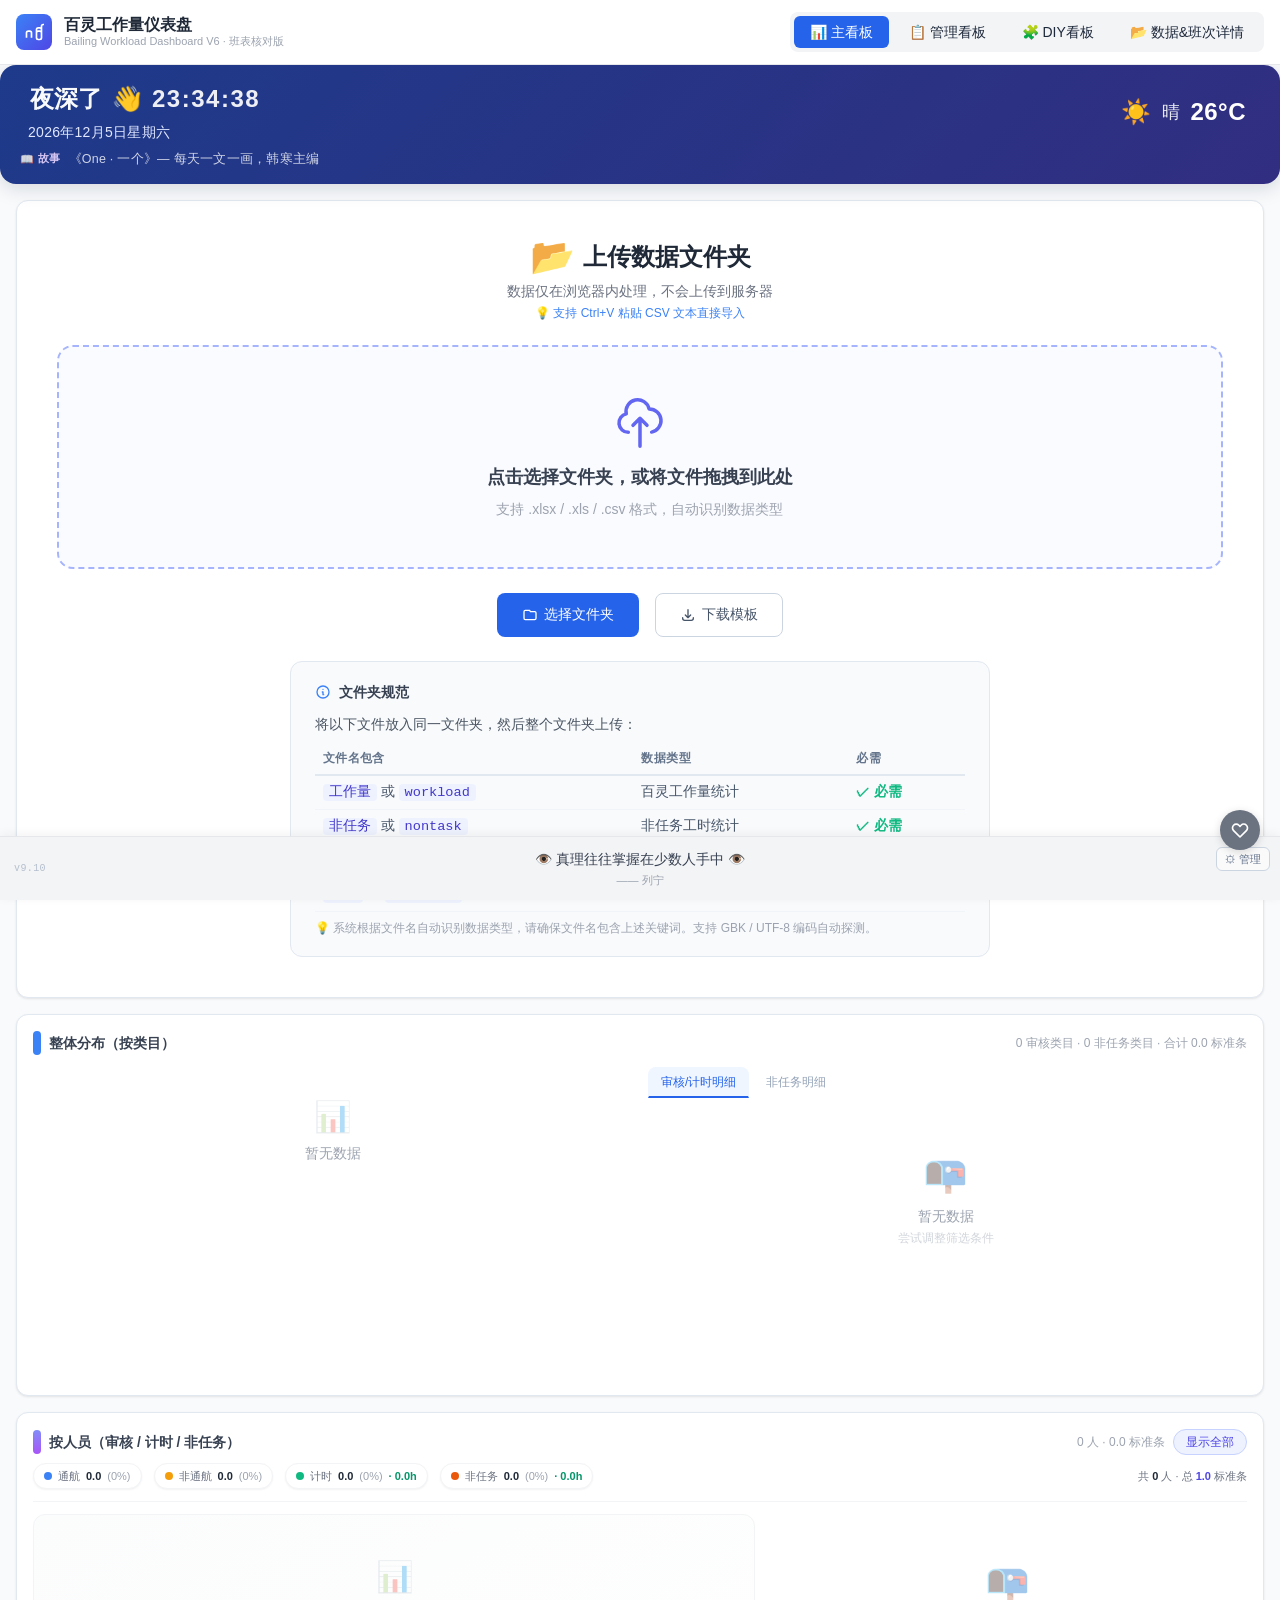
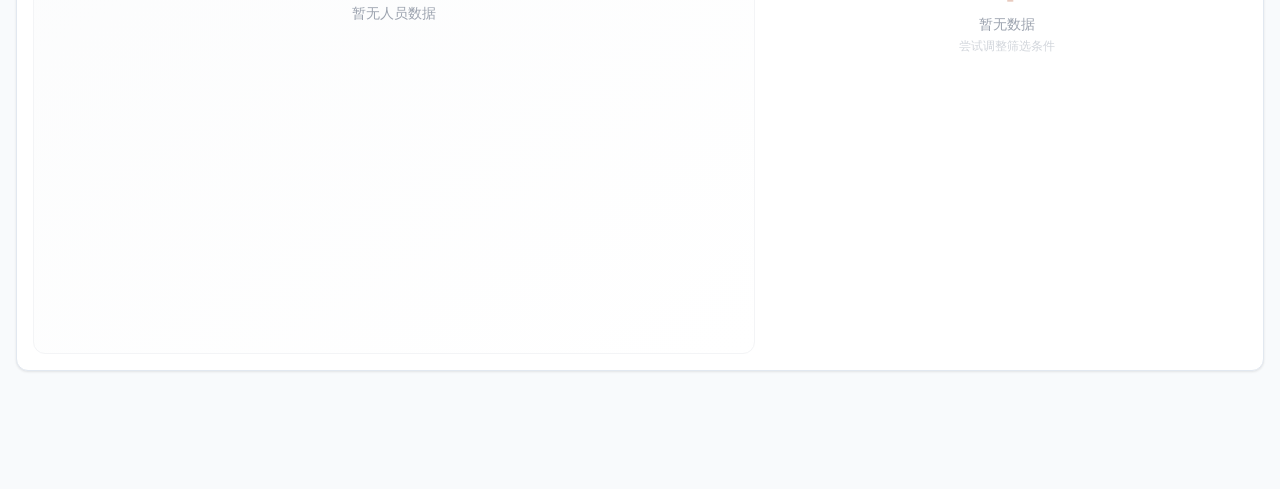
==== index.html @ 21c96e94 "V9.10: 出勤改读班表 + 利用率统一取底表原值 出勤口径修复 - 异常页「出勤」列（renderFilteredAlerts 出勤单元格 + detail panel）改读   getSched" ====
<!-- Bailing Dashboard V9.10 - 20260909 - 上传模式+下载离线版 -->
<!--
  ===== 近期版本变更 =====
  V9.5.2 (2026-08-31) 修复「非任务工时统计」被误判成异常表导致 DIY 非任务无数据；
                      修复「班次内/班次外」异常盘点表被误判成排班表；
                      修正 utilRows 中/英文名不对称导致丢人；新增出勤无产量/无数据补行注入
  V9.6   (2026-08-31) 暂离 + 工时利用率分级配色并显示单位、异常加 ⚠；
                      DIY 编辑器支持改公式 / 改单位 / 多表多列多选 / 实时预览；
                      DIY 与主看板项目分组联动（项目 tabs，跳转只带当前项目）
  V9.7   (2026-08-31) DIY 数据源新增 4 张异常盘点表 + 暂离原始行；
                      数据预览区加高、支持横向滚动查看全部列
  V9.8   (2026-08-31) 修复非任务指标恒为 0（nontaskMap 改为 row-like 对象）；
                      预设指标改为「非任务标准条(时长)」按小时展示；
                      DIY 配置卡片放大操作按钮、编辑态切数据源保留已选字段
  V9.9   (2026-09-09) 主看板异常过滤掉「排班表里没有这天」（att.type='none'）这一数据缺口，
                      原来会被算成 严重/考勤 的假阳 1096 条全部清掉；新增 3 类异常：
                      暂离（zanliMap 超阈值）、审核时长过短（出勤≥6h 但通航<2h）、
                      休息时间有非任务（att.type='rest' 且 nontaskH>0）；
                      健康度看板公式利用率新增「当天无出勤 且 次日非早班1 → 跳过」规则，
                      不再把没上班的人拉低整体均值（他都没上班，看了也没意义）
  V9.10  (2026-09-09) 异常页「出勤」列改读 getScheduleAttendH(emp,date) 班表口径，
                      不再用工时利用率底表的 _attendH（口径不一致，全天班/半天班/休息 都要从班表来）；
                      precomputeUtilRateFinal / calcUtilStats 改成统一口径：直接取底表 _utilRate 原值，
                      不再用公式重算，也不再做 11h 封顶修正（_baseAnomaly/_tongH_corrected 不再被设置），
                      保留 shouldSkipFormulaUtil 跳过规则 + utilRateOverrides 手动覆盖优先级
-->
<!DOCTYPE html>
<html lang="zh-CN">
<head>
<meta charset="UTF-8">
<meta name="viewport" content="width=device-width, initial-scale=1.0">
<!-- V8.32：禁用所有 HTTP 缓存，确保每次打开都加载最新文件 -->
<meta http-equiv="Cache-Control" content="no-cache, no-store, must-revalidate">
<meta http-equiv="Pragma" content="no-cache">
<meta http-equiv="Expires" content="0">
<title>百灵工作量仪表盘 V9.10</title>
<link rel="stylesheet" href="vendor/tailwind.min.css">
<script src="vendor/chart.umd.min.js"></script>
<script src="vendor/xlsx.full.min.js"></script>
<script src="vendor/jszip.min.js"></script>
<link rel="stylesheet" href="styles.css?v=892">
<!-- ★ 架构模块（V8.1 引入）：集中管理公式、状态、持久化，视图层统一调用 -->
<script src="core/utils.js?v=842"></script>
<script src="core/formulas.js?v=875"></script>
<script src="core/store.js?v=842"></script>
<script src="core/range-picker.js?v=842"></script>
<script src="core/multi-select.js?v=842"></script>
<script src="data/persistence.js?v=842"></script>
<style>
  :root {
    --primary:#2563eb;
    --primary-light:#dbeafe;
    --danger:#ef4444;
    --warning:#f59e0b;
    --success:#10b981;
    --header-height:56px;
    --toolbar-height:112px;
    --table-sticky-offset:calc(var(--header-height) + var(--toolbar-height) + 10px);
  }
  body {
    font-family: -apple-system, BlinkMacSystemFont, "Segoe UI", "PingFang SC", "Hiragino Sans GB", sans-serif;
    background: #f8fafc;
  }
  .view-section { display:none; }
  .view-section.active { display:block !important; }
  .file-card { transition: all .2s; } .file-card:hover { transform: translateY(-1px); box-shadow: 0 4px 12px rgba(0,0,0,.08); }
  .nav-btn { transition: all .15s; position: relative; } .nav-btn.active { background: var(--primary); color: #fff; }
  .nav-btn:not(.active):hover { background: var(--primary-light); color: var(--primary); }
  table { border-collapse: collapse; width:100%; }
  th { font-weight:600; color:#334155; font-size:.75rem; text-transform:uppercase; letter-spacing:.03em; padding:10px 12px; border-bottom:2px solid #e2e8f0; text-align:left; white-space:nowrap; background:#f8fafc; position:sticky; top:var(--table-sticky-offset); z-index:12; box-shadow:0 2px 6px rgba(15,23,42,.06); }
  .sortable-th { cursor:pointer; user-select:none; } .sortable-th:hover { background:#eef2ff; } .sort-arrow { font-size:10px; color:#cbd5e1; }
  td { padding:9px 12px; border-bottom:1px solid #f1f5f9; font-size:.85rem; color:#475569; vertical-align:middle; }
  tr[data-date] { cursor:pointer; transition:background .12s; } tr[data-date]:hover { background:#f8fafc !important; }
  .status-badge { display:inline-flex; align-items:center; gap:4px; padding:2px 10px; border-radius:999px; font-size:.72rem; font-weight:600; white-space:nowrap; }
  .status-ok { background:#dcfce7; color:#166534; } .status-low { background:#fef2f2; color:#991b1b; } .status-high { background:#fffbeb; color:#92400e; }
  .status-ignored { background:#f1f5f9; color:#64748b; } .attendance-full { background:#dcfce7; color:#166534; }
  .attendance-half { background:#fef3c7; color:#92400e; } .attendance-off { background:#fee2e2; color:#991b1b; }
  .attendance-ot { background:#ede9fe; color:#5b21b6; } .attendance-unknown { background:#f1f5f9; color:#64748b; }
  .progress-container { width:100%; background:#f1f5f9; border-radius:999px; height:6px; overflow:hidden; margin-top:6px; }
  .progress-bar { height:100%; border-radius:999px; transition:width .4s ease; }
  .progress-success { background:#10b981; } .progress-warning { background:#f59e0b; } .progress-danger { background:#ef4444; }
  .card { background:#fff; border-radius:12px; box-shadow:0 1px 3px rgba(0,0,0,.06), 0 1px 2px rgba(0,0,0,.04); border:1px solid #e2e8f0; }
  .btn { display:inline-flex; align-items:center; gap:6px; padding:7px 16px; border-radius:8px; font-size:.82rem; font-weight:500; cursor:pointer; transition:all .15s; border:1px solid transparent; }
  .btn-primary { background:var(--primary); color:#fff; } .btn-primary:hover { background:#1d4ed8; }
  .btn-outline { background:#fff; border-color:#cbd5e1; color:#475569; } .btn-outline:hover { border-color:#94a3b8; background:#f8fafc; }
  .btn-danger { background:#fef2f2; border-color:#fecaca; color:#dc2626; } .btn-danger:hover { background:#fee2e2; }
  .btn-sm { padding:4px 10px; font-size:.75rem; }
  .fade-in { animation:fadeIn .25s ease-out; } @keyframes fadeIn { from{opacity:0;transform:translateY(6px)} to{opacity:1;transform:translateY(0)} }
  /* V8.39 班次颜色重设计：更柔和的浅色底+深色字，视觉差异明显 */
  .shift-morning { background:#dbeafe !important; color:#1e40af !important; border:1px solid #93c5fd !important; }
  .shift-afternoon { background:#fed7aa !important; color:#9a3412 !important; border:1px solid #fdba74 !important; }
  .shift-night { background:#ede9fe !important; color:#5b21b6 !important; border:1px solid #c4b5fd !important; }
  .shift-rest { background:#f1f5f9 !important; color:#64748b !important; border:1px solid #cbd5e1 !important; }
  .shift-leave { background:#fef2f2 !important; color:#991b1b !important; border:1px solid #fca5a5 !important; }
  .shift-tag { display:inline-flex; align-items:center; justify-content:center; padding:3px 10px; border-radius:6px; font-size:.7rem; font-weight:600; font-family:system-ui; min-width:54px; letter-spacing:0.3px; box-shadow:0 1px 2px rgba(15,23,42,0.05); }
  /* V8.52：班表矩阵 — 双向 sticky + 自定义滚动条 */
  .schedule-matrix-wrap {
    max-height: 68vh;
    overflow: auto;
    border: 1px solid #e5e7eb;
    border-radius: 10px;
    background: #fff;
  }
  .schedule-matrix-wrap::-webkit-scrollbar { height: 10px; width: 10px; }
  .schedule-matrix-wrap::-webkit-scrollbar-track { background: #f8fafc; border-radius: 6px; }
  .schedule-matrix-wrap::-webkit-scrollbar-thumb { background: #cbd5e1; border-radius: 6px; }
  .schedule-matrix-wrap::-webkit-scrollbar-thumb:hover { background: #94a3b8; }
  .schedule-matrix { font-size:.72rem; border-collapse:separate; border-spacing:0; }
  .schedule-matrix th, .schedule-matrix td {
    padding:6px 4px; min-width:68px; text-align:center; background:#fff;
    border-bottom:1px solid #f1f5f9; border-right:1px solid #f1f5f9;
  }
  .schedule-matrix thead th {
    background:#f8fafc; color:#475569; font-weight:600; font-family:system-ui;
    position:sticky; top:0; z-index:2;
    padding:7px 6px; border-bottom:1px solid #e5e7eb;
  }
  /* 日期表头：主行=日期，副行=星期/节假日 */
  .schedule-matrix .sch-th-date { font-size:.7rem; color:#334155; line-height:1.2; }
  .schedule-matrix .sch-th-dow  { font-size:.62rem; color:#64748b; margin-top:1px; }
  .schedule-matrix .sch-th-dow.weekend { color:#ef4444; font-weight:600; }
  .schedule-matrix .sch-th-dow.holiday { color:#ea580c; font-weight:700; }
  /* 员工列（左列）sticky */
  .schedule-matrix td:first-child, .schedule-matrix thead th:first-child {
    position:sticky; left:0; z-index:3; background:#f8fafc;
    font-weight:600; color:#1e293b; text-align:left; padding-left:14px;
    box-shadow:2px 0 6px -2px rgba(15,23,42,0.08);
    min-width:120px;
  }
  .schedule-matrix thead th:first-child { z-index:4; background:#f1f5f9; }
  .schedule-matrix .cell-shift { cursor:pointer; transition:transform .12s, box-shadow .12s; }
  .schedule-matrix .cell-shift:hover { transform:scale(1.05); box-shadow:0 3px 10px rgba(15,23,42,0.12); }
  .schedule-matrix .cell-empty { color:#cbd5e1; padding:3px 10px; display:inline-block; cursor:pointer; }
  .schedule-matrix .cell-today { outline:2px solid #f59e0b; outline-offset:-1px; }
  /* V8.53：异常跳转高亮闪烁 */
  .schedule-matrix .cell-flash { animation: cell-flash-anim 1.2s ease-in-out 2; position:relative; z-index:5; }
  @keyframes cell-flash-anim {
    0%, 100% { box-shadow: 0 0 0 0 rgba(239,68,68,0); background-color: transparent; }
    50%      { box-shadow: 0 0 0 3px rgba(239,68,68,0.7), inset 0 0 0 2px #fecaca; background-color: #fee2e2; }
  }
  .schedule-matrix tbody tr:hover td { background:#fafbfc; }
  .schedule-matrix tbody tr:hover td:first-child { background:#eef2ff; }
  /* 周末/节假日列高亮 */
  .schedule-matrix td.col-weekend { background:#fffbeb; }
  .schedule-matrix td.col-holiday { background:#fff1e6; }
  .modal-overlay { position:fixed; inset:0; background:rgba(0,0,0,.4); display:flex; align-items:center; justify-content:center; z-index:100; animation:fadeIn .15s; }
  .modal-content { background:#fff; border-radius:14px; box-shadow:0 20px 60px rgba(0,0,0,.18); max-width:520px; width:92%; max-height:85vh; overflow-y:auto; padding:24px; }
  .form-group { margin-bottom:14px; } .form-group > label { display:block; font-size:.75rem; font-weight:600; color:#64748b; margin-bottom:3px; }
  .form-group > input, .form-group > select, .form-group > div > input[type="text"], .form-group > div > input[type="date"] { width:100%; padding:7px 10px; border:1.5px solid #e2e8f0; border-radius:8px; font-size:.82rem; transition:all .15s; box-sizing:border-box; background:#fff; color:#1e293b; }
  .form-group > input:focus, .form-group > select:focus { outline:none; border-color:#3b82f6; box-shadow:0 0 0 3px rgba(59,130,235,.1); }
  /* V8.39/43：防止 form-group 内部的多选组件 checkbox 被污染为大输入框 */
  .form-group .bms-item { display:flex !important; align-items:center !important; gap:8px !important; }
  .form-group .bms-item input[type="checkbox"] { width:14px !important; height:14px !important; padding:0 !important; border:1px solid #d1d5db !important; border-radius:3px !important; margin:0 !important; flex-shrink:0; }
  .form-group .bms-search { width:100%; box-sizing:border-box; }
  /* V8.44：主看板上的多选组件也保护：统一防护所有 bms-item 为 flex */
  label.bms-item { display:flex !important; align-items:center !important; gap:8px !important; flex-wrap:nowrap !important; }
  label.bms-item > input[type="checkbox"] { width:14px !important; height:14px !important; flex-shrink:0; margin:0 !important; padding:0 !important; }
  label.bms-item > span { flex:1 1 auto !important; min-width:0; overflow:hidden; text-overflow:ellipsis; white-space:nowrap; }
  select.appearance-none { appearance:none; background-image:url("data:image/svg+xml,%3Csvg xmlns='http://www.w3.org/2000/svg' width='12' height='12' viewBox='0 0 20 20'%3E%3Cpath fill='%2364748b' d='M5.293 7.293a1 1 0 011.414 0L10 10.586l3.293-3.293a1 1 0 111.414 1.414l-4 4a1 1 0 01-1.414 0l-4-4a1 1 0 010-1.414z'/%3E%3C/svg%3E"); background-repeat:no-repeat; background-position:right 10px center; padding-right:30px; }
  .tooltip { position:relative; }
  .tooltip::after {
    content:attr(data-tip); position:absolute; left:50%; bottom:120%; transform:translateX(-50%) translateY(4px);
    min-width:220px; max-width:420px; background:rgba(15,23,42,.96); color:#f8fafc; padding:10px 12px; border-radius:10px;
    font-size:12px; line-height:1.5; white-space:pre-line; box-shadow:0 10px 24px rgba(2,6,23,.28);
    opacity:0; pointer-events:none; transition:all .16s ease; z-index:40;
  }
  .tooltip::before{
    content:""; position:absolute; left:50%; bottom:112%; transform:translateX(-50%);
    border:6px solid transparent; border-top-color:rgba(15,23,42,.96); opacity:0; transition:all .16s ease; z-index:41;
  }
  .tooltip:hover::after { opacity:1; transform:translateX(-50%) translateY(0); }
  .tooltip:hover::before { opacity:1; }

  .filter-toolbar { position:sticky; top:calc(var(--header-height) + 8px); z-index:40; overflow:visible; background:#fff; padding-top:6px; padding-bottom:10px; box-shadow:0 4px 10px rgba(15,23,42,.06); border-radius:12px; }
  .multi-check-wrap { min-width:180px; max-width:240px; }
  .multi-check-box { position:relative; display:flex; align-items:center; min-height:38px; border:1.5px solid #e2e8f0; border-radius:10px; background:#fff; padding:4px 8px; overflow:visible; z-index:5; transition:border-color .15s; box-shadow:none; }
  .multi-check-box:hover, .multi-check-box.is-open { z-index:90; border-color:#93c5fd; background:#fff; box-shadow:none; }
  .multi-check-search { width:100%; border:0 !important; outline:0 !important; box-shadow:none !important; border-radius:8px; padding:5px 8px; font-size:12px; min-height:28px; background:transparent; appearance:none; }
  .multi-check-list { display:none; position:absolute; left:0; right:0; top:calc(100% + 4px); max-height:220px; overflow:auto; flex-direction:column; gap:4px; background:#fff; border:1px solid #d1d5db; border-radius:10px; padding:6px; box-shadow:0 10px 24px rgba(2,6,23,.12); z-index:95; }
  .multi-check-box.is-open .multi-check-list { display:flex; }

  .multi-check-actions { display:flex; justify-content:space-between; align-items:center; margin-bottom:4px; padding:0 2px; }
  .multi-check-action-btn { font-size:11px; color:#2563eb; cursor:pointer; }
  .multi-check-action-btn:hover { text-decoration:underline; }
  .multi-check-item { display:flex; align-items:center; gap:6px; font-size:12px; color:#334155; padding:4px 4px; border-radius:6px; }
  .multi-check-item:hover { background:#f8fafc; }
  .multi-check-item input { width:14px; height:14px; }




  ::-webkit-scrollbar { width:6px; height:6px; } ::-webkit-scrollbar-track { background:transparent; } ::-webkit-scrollbar-thumb { background:#cbd5e1; border-radius:3px; }
  .border-l-3{border-left-width:3px;border-left-style:solid;}
  /* Tooltip/hover层级，避免被表头/筛选遮挡；改用自定义浮层 */
  .tooltip::after, .tooltip::before { display:none !important; }
  .hover-card { position:fixed; z-index:140; pointer-events:auto; max-width:360px; max-height:260px; overflow:auto; background:#0f172a; color:#e2e8f0; font-size:12px; line-height:1.45; padding:10px 12px; border-radius:12px; box-shadow:0 14px 30px rgba(15,23,42,.25); cursor:default; }
  
  /* 健康情况卡片样式 — V8.35 重构：更简约的单色主题 */
  .health-card {
    background: #ffffff;
    border: 1px solid #e5e7eb;
    box-shadow: 0 1px 2px rgba(15, 23, 42, 0.04);
  }
  .health-card.has-warnings {
    background: #ffffff;
    border-color: #fcd34d;
    box-shadow: 0 2px 8px rgba(251, 191, 36, 0.12);
  }
  .health-card.has-errors {
    background: #ffffff;
    border-color: #fca5a5;
    box-shadow: 0 2px 8px rgba(239, 68, 68, 0.12);
  }
  .health-indicator {
    background: #22c55e;
  }
  .health-card.has-warnings .health-indicator {
    background: #f59e0b;
  }
  .health-card.has-errors .health-indicator {
    background: #ef4444;
  }
  /* 健康卡内部子项 */
  .health-stat-row {
    display: flex; align-items: baseline; gap: 6px;
    padding: 8px 10px; border-radius: 8px;
    background: #f8fafc; transition: background .15s;
  }
  .health-stat-row:hover { background: #f1f5f9; }
  .health-stat-row .label { font-size: 11px; color: #64748b; flex: 1; }
  .health-stat-row .value { font-size: 14px; font-weight: 700; color: #1e293b; font-variant-numeric: tabular-nums; }
  .health-stat-row .bar { flex: 0 0 60px; height: 4px; background: #e2e8f0; border-radius: 2px; overflow: hidden; }
  .health-stat-row .bar > span { display: block; height: 100%; border-radius: 2px; }
  
  /* 日期范围选择器样式 — V8.49：外层只做 wrapper，视觉胶囊由内部 .brp-trigger 提供（与 .bms-head 同源），避免双层边框 */
  .date-range-picker {
    display: inline-flex;
    flex-direction: column;
    gap: 3px;
    vertical-align: middle;
  }
  .date-range-label {
    font-size: .75rem;
    font-weight: 600;
    color: #64748b;
    margin-bottom: 3px;
    display: block;
  }
  /* 容器层：不画边框、不留 padding，纯粹包住 hidden input + brp-trigger */
  .date-range-inputs {
    display: flex;
    align-items: center;
    background: transparent;
    border: 0;
    padding: 0;
    min-height: 0;
  }
  .date-range-input {
    /* 原生 date input — RangePicker 接管后 display:none，这里仅是兜底 */
    border: 1px solid #e5e7eb;
    border-radius: 8px;
    outline: none;
    font-size: 13px;
    color: #1e293b;
    background: #fff;
    padding: 6px 10px;
    min-width: 110px;
    font-family: inherit;
  }
  .date-range-separator {
    color: #94a3b8;
    font-size: 12px;
    font-weight: 500;
    margin: 0 4px;
    user-select: none;
  }
  /* 让接管后的 .brp-trigger 与 .bms-head 完全等高（34px），细节统一 */
  .date-range-inputs .brp-trigger {
    min-height: 34px;
    box-sizing: border-box;
  }
  
  /* 健康情况hover预览浮层 */
  .health-preview-popup {
    position: absolute;
    top: 100%;
    left: 0;
    right: 0;
    margin-top: 8px;
    background: white;
    border-radius: 12px;
    box-shadow: 0 10px 40px rgba(0,0,0,0.15);
    padding: 16px;
    z-index: 100;
    display: none;
  }

  /* V8.93 健康卡片滚动轮播 */
  .health-carousel-track {
    display: flex;
    transition: transform .4s cubic-bezier(.4,0,.2,1);
  }
  .health-carousel-slide {
    flex: 0 0 100%;
    min-width: 0;
    padding: 2px 0;
  }
  .health-carousel-dot {
    width: 6px; height: 6px; border-radius: 50%;
    background: #cbd5e1; cursor: pointer;
    transition: all .2s;
  }
  .health-carousel-dot.active {
    width: 16px; border-radius: 3px;
    background: #6366f1;
  }

  /* V8.94 审核子模块 Tab */
  .audit-sub-tab { color: #94a3b8; transition: all .15s; cursor: pointer; border: none; background: transparent; }
  .audit-sub-tab.active { background: #fff; color: #4f46e5; box-shadow: 0 1px 3px rgba(0,0,0,0.08); }
  .audit-sub-tab:not(.active):hover { color: #475569; background: #f1f5f9; }
  .health-card:hover .health-preview-popup {
    display: block;
  }
  
  /* 仪表盘增强样式 — V8.57：去掉流动渐变/光斑动画（用户反馈"拉胯"），改为稳重纯色渐变 */
  .dashboard-header-card {
    background: linear-gradient(135deg, #1e3a8a 0%, #312e81 100%);
    border-radius: 16px;
    color: white;
    padding: 16px 20px;
    margin-bottom: 16px;
    box-shadow: 0 4px 20px rgba(15, 23, 42, 0.15);
    position: relative;
    overflow: hidden;
  }

  /* V8.58：横幅内新闻滚动 + 时间 + 外链胶囊（直接嵌在 dashboard-header-card 里，不再使用启动屏） */
  /* V8.64：欢迎语+时间整段可点击；hover 统一高亮 */
  .hdr-greet-row {
    display: inline-flex;
    align-items: center;
    gap: 10px;
    flex-wrap: wrap;
    cursor: pointer;
    padding: 2px 10px;
    border-radius: 10px;
    transition: background .18s;
  }
  .hdr-greet-row:hover { background: rgba(255,255,255,0.15); }
  .hdr-time {
    font-variant-numeric: tabular-nums;
    letter-spacing: 1.5px;
    font-weight: 600;
    color: #fff;
    opacity: 0.92;
  }
  /* V8.62：日期行点击打开日历/黄历 */
  #hdrDate {
    display: inline-block;
    cursor: pointer;
    padding: 1px 8px;
    border-radius: 6px;
    transition: background .18s;
  }
  #hdrDate:hover { background: rgba(255,255,255,0.15); }
  .hdr-tools { display:inline-flex; gap:10px; align-items:center; flex-wrap:wrap; }
  /* V8.67：天气 — 与左侧欢迎语同字阶，视觉等重，告别小气感 */
  .hdr-weather-text {
    display: inline-flex; align-items: center; gap: 10px;
    color: #f8fafc;
    font-size: 24px;
    font-weight: 700;
    letter-spacing: 0.02em;
    cursor: pointer;
    padding: 4px 14px;
    border-radius: 12px;
    text-decoration: none;
    transition: background .18s, color .18s;
    user-select: none;
    line-height: 1.2;
  }
  .hdr-weather-text:hover {
    background: rgba(255,255,255,0.15);
  }
  .hdr-weather-text .wt-ico { font-size: 24px; line-height: 1; }
  .hdr-weather-text .wt-temp { color: #fff; }
  .hdr-weather-text .wt-desc { opacity: 0.92; font-weight: 500; font-size: 18px; }

  /* V8.67 小米天气风 Modal — 云层背景 + 穿透式大号温度 + 胶囊按钮 + 预警卡 + 3日列表 + 底部CTA */
  .xm-weather-backdrop {
    position: fixed; inset: 0;
    background: rgba(15, 23, 42, 0.55);
    backdrop-filter: blur(6px);
    -webkit-backdrop-filter: blur(6px);
    z-index: 9998;
    display: flex; align-items: center; justify-content: center;
    animation: xmFadeIn .22s ease;
  }
  @keyframes xmFadeIn { from { opacity: 0; } to { opacity: 1; } }
  .xm-weather-card {
    position: relative;
    width: 92vw; max-width: 420px;
    max-height: 92vh;
    overflow-y: auto;
    border-radius: 28px;
    /* 云层天空背景：双层径向光斑 + 蓝灰渐变 */
    background:
      radial-gradient(ellipse 80% 50% at 80% 10%,  rgba(255,255,255,0.28) 0%, rgba(255,255,255,0) 60%),
      radial-gradient(ellipse 70% 45% at 15% 45%,  rgba(255,255,255,0.18) 0%, rgba(255,255,255,0) 65%),
      radial-gradient(ellipse 60% 40% at 90% 85%,  rgba(255,255,255,0.12) 0%, rgba(255,255,255,0) 70%),
      linear-gradient(165deg, #6a7fa8 0%, #5a6f96 35%, #4d6187 70%, #3e5274 100%);
    box-shadow: 0 24px 60px rgba(0,0,0,0.4);
    padding: 0 0 22px;
    color: #fff;
    animation: xmSlideUp .28s cubic-bezier(.2,.8,.2,1);
    -webkit-overflow-scrolling: touch;
  }
  @keyframes xmSlideUp {
    from { opacity: 0; transform: translateY(24px) scale(.97); }
    to   { opacity: 1; transform: translateY(0) scale(1); }
  }
  .xm-weather-card::-webkit-scrollbar { width: 6px; }
  .xm-weather-card::-webkit-scrollbar-thumb { background: rgba(255,255,255,.18); border-radius: 3px; }
  .xm-close {
    position: absolute; top: 14px; right: 14px;
    width: 30px; height: 30px; border-radius: 50%;
    background: rgba(255,255,255,0.18);
    border: none; color: #fff;
    font-size: 17px; line-height: 1; cursor: pointer;
    display: flex; align-items: center; justify-content: center;
    transition: background .18s;
    z-index: 2;
  }
  .xm-close:hover { background: rgba(255,255,255,0.32); }

  /* 头部：大号温度 */
  .xm-head {
    padding: 38px 26px 18px;
  }
  .xm-now-temp-wrap {
    display: inline-flex; align-items: flex-start;
    line-height: 0.9;
  }
  .xm-now-temp {
    font-size: 120px;
    font-weight: 100;
    letter-spacing: -6px;
    /* 穿透式效果：半透明白 + 轻微阴影 */
    color: rgba(255,255,255,0.85);
    text-shadow: 0 2px 20px rgba(0,0,0,0.08);
    font-family: -apple-system, "SF Pro Display", "Helvetica Neue", "PingFang SC", sans-serif;
  }
  .xm-now-unit-sup {
    font-size: 46px;
    font-weight: 100;
    color: rgba(255,255,255,0.85);
    margin-top: 8px;
    margin-left: -2px;
  }
  .xm-now-line {
    font-size: 16px;
    color: rgba(255,255,255,0.95);
    margin-top: 6px;
    letter-spacing: 0.5px;
    font-weight: 400;
  }
  .xm-now-line .xm-sep { opacity: 0.5; margin: 0 6px; }
  .xm-now-range {
    color: rgba(255,255,255,0.85);
    margin-left: 6px;
  }

  /* 胶囊按钮组 */
  .xm-chips {
    display: flex; gap: 10px; flex-wrap: wrap;
    margin-top: 14px;
  }
  .xm-chip {
    display: inline-flex; align-items: center; gap: 6px;
    padding: 7px 14px;
    border-radius: 999px;
    background: rgba(255,255,255,0.16);
    border: 1px solid rgba(255,255,255,0.10);
    backdrop-filter: blur(8px);
    font-size: 13px;
    color: #fff;
  }
  .xm-chip.is-static { cursor: default; }
  .xm-chip-ico { font-size: 13px; }

  /* 寒潮预警卡 */
  .xm-alert {
    margin: 16px 14px 0;
    padding: 16px 18px 14px;
    background: rgba(255,255,255,0.10);
    border-radius: 20px;
    backdrop-filter: blur(10px);
    position: relative;
  }
  .xm-alert-head {
    display: flex; align-items: flex-start; justify-content: space-between;
    gap: 10px;
  }
  .xm-alert-title {
    font-size: 18px;
    font-weight: 600;
    color: #fff;
    letter-spacing: 0.5px;
  }
  .xm-alert-sub {
    font-size: 11.5px;
    color: rgba(255,255,255,0.55);
    margin-top: 3px;
    letter-spacing: 0.5px;
  }
  .xm-alert-ico {
    font-size: 26px;
    opacity: 0.65;
    flex-shrink: 0;
    line-height: 1;
  }
  .xm-alert-body {
    font-size: 13.5px;
    color: rgba(255,255,255,0.85);
    line-height: 1.55;
    margin-top: 10px;
    letter-spacing: 0.2px;
    /* 仅显示 2 行 + 省略号 */
    display: -webkit-box;
    -webkit-line-clamp: 2;
    -webkit-box-orient: vertical;
    overflow: hidden;
  }

  /* 3 日预报 */
  .xm-forecast {
    margin: 14px 14px 0;
    padding: 6px 18px 4px;
    background: rgba(255,255,255,0.10);
    border-radius: 20px;
    backdrop-filter: blur(10px);
  }
  .xm-forecast-row {
    display: grid;
    grid-template-columns: 64px 32px 1fr 46px 46px;
    align-items: center;
    gap: 10px;
    padding: 14px 0;
    font-size: 15px;
  }
  .xm-forecast-row + .xm-forecast-row {
    border-top: 1px solid rgba(255,255,255,0.12);
  }
  .xm-forecast-day {
    color: #fff;
    font-size: 15px;
    display: flex; flex-direction: column;
  }
  .xm-forecast-day-sub {
    font-size: 12px;
    color: rgba(255,255,255,0.6);
    font-weight: 400;
    margin-top: 1px;
  }
  .xm-forecast-ico { font-size: 20px; text-align: center; }
  .xm-forecast-bar {
    height: 5px; border-radius: 3px; position: relative;
    background: rgba(255,255,255,0.18);
    grid-column: 3 / 4;
    margin: 0 6px;
  }
  .xm-forecast-bar-inner {
    position: absolute; top: 0; bottom: 0;
    border-radius: 3px;
    background: linear-gradient(90deg, #60a5fa 0%, #fbbf24 55%, #f97316 100%);
  }
  .xm-forecast-lo { color: rgba(255,255,255,0.75); font-size: 14px; text-align: right; }
  .xm-forecast-hi { color: #fff; font-size: 14px; text-align: right; font-weight: 500; }

  /* 保留旧类兼容（.hdr-weather 旧玻璃胶囊不再使用，但样式保留以防其他地方引用） */
  .hdr-chip {
    display:inline-flex;align-items:center;gap:6px;
    background: rgba(255,255,255,0.15);
    border: 1px solid rgba(255,255,255,0.18);
    padding: 5px 12px;
    border-radius: 999px;
    font-size: 12px;
    color: #fff; text-decoration:none;
    transition: background .18s, border-color .18s;
    backdrop-filter: blur(10px);
  }
  .hdr-chip:hover {
    background: rgba(255,255,255,0.28);
    border-color: rgba(255,255,255,0.32);
  }
  /* 故事推荐（横幅内嵌）— V8.61：去掉深色胶囊 + 下划线，改为与日期同级的轻量文字 */
  .hdr-news {
    margin-top: 6px;
    display: flex; align-items: center; gap: 8px;
    color: rgba(255,255,255,0.78);
    font-size: 12.5px;
    max-width: 620px;
    letter-spacing: 0.02em;
  }
  .hdr-news-label {
    flex-shrink:0;
    display:inline-flex; align-items:center; gap:3px;
    color:#e9d5ff; font-weight:600;
    font-size: 10.5px; letter-spacing: 0.5px;
    opacity: 0.9;
  }
  .hdr-news-label::before { content:'📖'; font-size:11px; }
  .hdr-news-track {
    flex: 1; overflow: hidden; position: relative; height: 18px;
  }
  .hdr-news-item {
    position: absolute; inset: 0;
    white-space: nowrap; overflow: hidden; text-overflow: ellipsis;
    opacity: 0; transform: translateY(100%);
    transition: opacity .45s ease, transform .45s ease;
    color: rgba(255,255,255,0.78); text-decoration: none;
    display: flex; align-items: center;
  }
  .hdr-news-item.is-active { opacity: 1; transform: translateY(0); }
  .hdr-news-item:hover { color: #fff; text-decoration: none; }
  .hdr-news-item:hover::after {
    content: '›'; margin-left: 6px; color: rgba(255,255,255,0.6);
  }
  
  /* 页脚鸡汤样式 - 全程固定在底部 */
  .inspiration-footer-fixed {
    position: fixed;
    bottom: 0;
    left: 0;
    right: 0;
    z-index: 30;
    background: #f3f4f6;
    border-top: 1px solid #e5e7eb;
    padding: 12px 24px;
    text-align: center;
    box-shadow: 0 -2px 10px rgba(0, 0, 0, 0.05);
  }
  .inspiration-footer-inline {
    background: linear-gradient(135deg, #e0e7ff 0%, #c7d2fe 50%, #a5b4fc 100%);
    border-radius: 12px;
    padding: 14px 24px;
    margin-top: 20px;
    text-align: center;
    position: relative;
    overflow: hidden;
  }
  .inspiration-footer-inline::before {
    content: '"';
    position: absolute;
    left: 20px;
    top: 8px;
    font-size: 48px;
    color: rgba(99, 102, 241, 0.2);
    font-family: Georgia, serif;
    line-height: 1;
  }
  .inspiration-text {
    font-size: 14px;
    color: #374151;
    font-weight: 500;
    margin-bottom: 2px;
  }
  .inspiration-author {
    font-size: 11px;
    color: #9ca3af;
  }
  .insp-toggle-btn {
    position: fixed;
    bottom: 50px;
    right: 20px;
    z-index: 31;
    background: #6b7280;
    color: white;
    border: none;
    border-radius: 50%;
    width: 40px;
    height: 40px;
    cursor: pointer;
    box-shadow: 0 2px 8px rgba(0, 0, 0, 0.15);
    display: flex;
    align-items: center;
    justify-content: center;
    transition: all 0.2s;
  }
  .insp-toggle-btn:hover {
    background: #4b5563;
    transform: scale(1.05);
  }
  
  /* 天气卡片样式 — V8.57：去除旋转动画，保留 hover */
  .weather-widget {
    display: inline-flex;
    align-items: center;
    gap: 6px;
    background: rgba(255,255,255,0.15);
    padding: 6px 12px;
    border-radius: 16px;
    backdrop-filter: blur(10px);
    font-size: 13px;
    color: #fff;
    text-decoration: none;
    transition: background .2s;
  }
  .weather-widget:hover { background: rgba(255,255,255,0.28); }
  .weather-widget svg {
    width: 18px;
    height: 18px;
  }
  
  /* 防止内容被固定页脚遮挡 */
  body {
    padding-bottom: 70px;
  }
  
  /* 卡片悬浮放大效果 */
  .card-hover {
    transition: transform 0.2s ease, box-shadow 0.2s ease;
  }
  .card-hover:hover {
    transform: scale(1.01);
    box-shadow: 0 8px 25px rgba(0, 0, 0, 0.1);
  }
  
  /* 紧凑型卡片 */
  .compact-card {
    padding: 12px;
  }
  
  /* 响应式布局优化 */
  @media (max-width: 640px) {
    .responsive-grid-2 {
      grid-template-columns: 1fr !important;
    }
    .responsive-grid-3 {
      grid-template-columns: 1fr !important;
    }
    .responsive-text {
      font-size: 12px !important;
    }
    .hide-mobile {
      display: none !important;
    }
  }
  
  /* 响应式图表容器 */
  .chart-container {
    position: relative;
    height: 280px;
  }
  @media (max-width: 640px) {
    .chart-container {
      height: 200px;
    }
  }
  
  /* 仪表盘头部响应式 */
  @media (max-width: 768px) {
    .dashboard-header-card {
      padding: 12px 16px;
      margin-bottom: 12px;
    }
    .board-filter-bar {
      flex-wrap: wrap;
      gap: 8px;
    }
    .board-filter-bar > div {
      width: 100%;
    }
  }
  /* V9.1：管理看板样式 */
  .mgr-group-tab { cursor:pointer; transition:all .15s; color:#64748b; }
  .mgr-group-tab.active { background:#2563eb; color:#fff; }
  .mgr-group-tab:not(.active):hover { background:#e0e7ff; color:#2563eb; }
  .mgr-matrix { border-collapse:separate; border-spacing:0; font-size:11px; width:100%; table-layout:auto; }
  .mgr-matrix th, .mgr-matrix td { padding:6px 8px; text-align:center; border-bottom:1px solid #f1f5f9; border-right:1px solid #f1f5f9; white-space:nowrap; }
  .mgr-matrix thead th { background:#f8fafc; color:#475569; font-weight:600; position:sticky; top:0; z-index:4; border-bottom:2px solid #e2e8f0; padding:8px 6px; }
  .mgr-matrix .mgr-section-header { background:#eef2ff; color:#3730a3; font-weight:700; text-align:left; padding:8px 12px; font-size:12px; position:sticky; top:0; z-index:3; border-bottom:2px solid #c7d2fe; }
  .mgr-matrix .mgr-emp-col { position:sticky; left:0; z-index:5; background:#f8fafc; font-weight:600; color:#1e293b; text-align:left; padding-left:12px; min-width:80px; max-width:120px; box-shadow:2px 0 6px -2px rgba(0,0,0,.08); }
  .mgr-matrix thead th.mgr-emp-col { z-index:6; background:#f8fafc; }
  .mgr-matrix .mgr-total-col { background:#f0fdf4; font-weight:700; color:#166534; min-width:50px; }
  .mgr-matrix tbody tr:hover td { background:#f8fafc; }
  .mgr-matrix tbody tr:hover .mgr-emp-col { background:#eef2ff; }
  .mgr-cell-ok { background:#f0fdf4; color:#166534; }
  .mgr-cell-warn { background:#fef3c7; color:#92400e; }
  .mgr-cell-bad { background:#fef2f2; color:#dc2626; font-weight:700; }
  .mgr-cell-rest { background:#f9fafb; color:#9ca3af; }
  .mgr-cell-shift { font-size:10px; line-height:1.3; }
  .mgr-cell-positive { color:#16a34a; font-weight:600; }
  .mgr-cell-negative { color:#dc2626; font-weight:600; }
</style>
</head>
<body class="min-h-screen">
<!-- Header -->
<header class="bg-white border-b border-gray-200 sticky top-0 z-40">
  <div class="max-w-[1600px] mx-auto px-4 py-3 flex items-center justify-between">
    <div class="flex items-center gap-3">
      <div class="w-9 h-9 rounded-lg bg-gradient-to-br from-blue-500 to-indigo-600 flex items-center justify-center"><svg class="w-5 h-5 text-white" fill="none" stroke="currentColor" stroke-width="2" viewBox="0 0 24 24"><path d="M9 19v-6a2 2 0 00-2-2H5a2 2 0 00-2 2v6m18 0v-6a2 2 0 00-2-2h-2a2 2 0 00-2 2v6m0 0V9a2 2 0 012-2h2a2 2 0 012 2v10m-6 0a2 2 0 002 2h2a2 2 0 002-2m0 0V5a2 2 0 012-2h2a2 2 0 012 2v14"/></svg></div>
      <div><h1 class="text-base font-bold text-gray-800 leading-tight">百灵工作量仪表盘</h1><p class="text-[11px] text-gray-400 leading-tight">Bailing Workload Dashboard V6 · 班表核对版</p></div>
    </div>
    <nav id="mainNav" class="flex items-center bg-gray-100 rounded-lg p-1 gap-1">
      <button class="nav-btn active px-4 py-1.5 rounded-md text-sm font-medium" data-view="dashboard">📊 主看板</button>
      <button class="nav-btn px-4 py-1.5 rounded-md text-sm font-medium" data-view="manage">📋 管理看板</button>
      <button class="nav-btn px-4 py-1.5 rounded-md text-sm font-medium" data-view="diy">🧩 DIY看板</button>
      <button class="nav-btn px-4 py-1.5 rounded-md text-sm font-medium" data-view="audit">📂 数据&amp;班次详情</button>
    </nav>
  </div>
</header>

<!-- 仪表盘欢迎横幅（V8.58：内嵌时分秒 + 新闻滚动 + 日历/天气外链） -->
<div class="dashboard-header-card max-w-[1600px] mx-auto" id="dashboardHeader">
  <div class="flex items-center justify-between">
    <div>
      <div class="text-2xl font-bold">👋</div>
      <div class="text-sm text-blue-200 mt-1">加载中...</div>
    </div>
    <div class="weather-widget">
      <svg class="w-4 h-4" fill="none" stroke="currentColor" viewBox="0 0 24 24"><path stroke-linecap="round" stroke-linejoin="round" stroke-width="2" d="M3 15a4 4 0 004 4h9a5 5 0 10-.1-9.999 5.002 5.002 0 10-9.78 2.096A4.001 4.001 0 003 15z"/></svg>
      <span id="weatherText">晴 26°C</span>
    </div>
  </div>
</div>

<!-- Main Content -->
<main class="max-w-[1600px] mx-auto px-2 sm:px-4 pb-8">

<!-- ========== VIEW: Dashboard ========== -->
<div id="viewDashboard" class="view-section fade-in active">

  <!-- ====== V9.0：上传引导页（无数据时显示）====== -->
  <div id="uploadLanding" class="card p-6 sm:p-10 mb-4">
    <!-- V9.3：数据源状态指示器 -->
    <div id="dataSourceStatus" class="flex items-center justify-between mb-4 px-4 py-2 rounded-lg" style="background:#f0fdf4;border:1px solid #bbf7d0;display:none;">
      <div class="flex items-center gap-2">
        <span class="w-2 h-2 rounded-full bg-green-500"></span>
        <span class="text-xs font-medium text-green-700">数据已加载</span>
        <span id="dataSourceInfo" class="text-xs text-green-600"></span>
      </div>
      <div class="flex items-center gap-2">
        <span id="dataSourceTime" class="text-[10px] text-green-500"></span>
        <button onclick="clearAllDataWithConfirm()" class="text-[11px] text-green-600 hover:text-green-800 hover:bg-green-100 px-2 py-1 rounded transition-colors">清除</button>
      </div>
    </div>

    <div class="text-center mb-6">
      <h2 class="text-xl sm:text-2xl font-bold text-gray-800 flex items-center justify-center gap-2 mb-2">
        <span style="font-size:1.5em;">📂</span> 上传数据文件夹
      </h2>
      <p class="text-sm text-gray-500">数据仅在浏览器内处理，不会上传到服务器</p>
      <p class="text-xs text-blue-500 mt-1">💡 支持 Ctrl+V 粘贴 CSV 文本直接导入</p>
    </div>

    <!-- 拖拽上传区（V9.3：增强粘贴+拖拽反馈） -->
    <div id="uploadDropZone" 
         onclick="document.getElementById('uploadFolderInput').click()"
         style="border:2px dashed #a5b4fc;border-radius:16px;padding:48px 24px;cursor:pointer;transition:all .2s;background:#fafbff;text-align:center;margin-bottom:24px;"
         onmouseover="this.style.borderColor='#6366f1';this.style.background='#eef2ff'"
         onmouseout="this.style.borderColor='#a5b4fc';this.style.background='#fafbff'">
      <div style="margin-bottom:12px;">
        <svg style="display:inline-block;width:56px;height:56px;color:#6366f1;" fill="none" stroke="currentColor" viewBox="0 0 24 24">
          <path stroke-linecap="round" stroke-linejoin="round" stroke-width="1.5" d="M7 16a4 4 0 01-.88-7.903A5 5 0 1115.9 6L16 6a5 5 0 011 9.9M15 13l-3-3m0 0l-3 3m3-3v12"/>
        </svg>
      </div>
      <p class="text-lg font-semibold text-gray-700 mb-2">点击选择文件夹，或将文件拖拽到此处</p>
      <p class="text-sm text-gray-400">支持 .xlsx / .xls / .csv 格式，自动识别数据类型</p>
      <!-- 文件夹选择 input -->
      <input type="file" id="uploadFolderInput" webkitdirectory multiple class="hidden" accept=".xlsx,.xls,.csv">
    </div>

    <!-- 操作按钮行 -->
    <div class="flex flex-wrap items-center justify-center gap-4 mb-6">
      <button onclick="document.getElementById('uploadFolderInput').click()" class="btn btn-primary" style="padding:10px 24px;font-size:.9rem;">
        <svg class="w-4 h-4" fill="none" stroke="currentColor" viewBox="0 0 24 24"><path stroke-linecap="round" stroke-linejoin="round" stroke-width="2" d="M3 7v10a2 2 0 002 2h14a2 2 0 002-2V9a2 2 0 00-2-2h-6l-2-2H5a2 2 0 00-2 2z"/></svg>
        选择文件夹
      </button>
      <button onclick="downloadDataTemplate()" class="btn btn-outline" style="padding:10px 24px;font-size:.9rem;">
        <svg class="w-4 h-4" fill="none" stroke="currentColor" viewBox="0 0 24 24"><path stroke-linecap="round" stroke-linejoin="round" stroke-width="2" d="M4 16v1a3 3 0 003 3h10a3 3 0 003-3v-1m-4-4l-4 4m0 0l-4-4m4 4V4"/></svg>
        下载模板
      </button>
      <button id="folderWatchBtnLanding" onclick="toggleFolderWatch()" class="btn btn-outline" style="padding:10px 24px;font-size:.9rem;display:none;">
        <svg class="w-4 h-4" fill="none" stroke="currentColor" viewBox="0 0 24 24"><path stroke-linecap="round" stroke-linejoin="round" stroke-width="2" d="M5 12.55a11 11 0 0114.08 0M1.42 9a16 16 0 0121.16 0M8.53 16.11a6 6 0 016.95 0M12 20h.01"/></svg>
        <span class="fw-label">监听文件夹</span>
      </button>
    </div>

    <!-- 上传规范说明 -->
    <div style="background:#f8fafc;border:1px solid #e2e8f0;border-radius:12px;padding:20px 24px;max-width:700px;margin:0 auto;">
      <h4 class="text-sm font-bold text-gray-700 mb-3 flex items-center gap-2">
        <svg class="w-4 h-4 text-blue-500" fill="none" stroke="currentColor" viewBox="0 0 24 24"><path stroke-linecap="round" stroke-linejoin="round" stroke-width="2" d="M13 16h-1v-4h-1m1-4h.01M21 12a9 9 0 11-18 0 9 9 0 0118 0z"/></svg>
        文件夹规范
      </h4>
      <div class="text-sm text-gray-600 space-y-2">
        <p>将以下文件放入同一文件夹，然后整个文件夹上传：</p>
        <table style="width:100%;border-collapse:collapse;margin:8px 0;font-size:.82rem;">
          <thead>
            <tr style="border-bottom:1px solid #e2e8f0;">
              <th style="text-align:left;padding:6px 8px;color:#64748b;font-weight:600;">文件名包含</th>
              <th style="text-align:left;padding:6px 8px;color:#64748b;font-weight:600;">数据类型</th>
              <th style="text-align:left;padding:6px 8px;color:#64748b;font-weight:600;">必需</th>
            </tr>
          </thead>
          <tbody>
            <tr style="border-bottom:1px solid #f1f5f9;">
              <td style="padding:6px 8px;"><code style="background:#eef2ff;padding:1px 6px;border-radius:4px;color:#4338ca;">工作量</code> 或 <code style="background:#eef2ff;padding:1px 6px;border-radius:4px;color:#4338ca;">workload</code></td>
              <td style="padding:6px 8px;">百灵工作量统计</td>
              <td style="padding:6px 8px;"><span style="color:#10b981;font-weight:600;">✓ 必需</span></td>
            </tr>
            <tr style="border-bottom:1px solid #f1f5f9;">
              <td style="padding:6px 8px;"><code style="background:#eef2ff;padding:1px 6px;border-radius:4px;color:#4338ca;">非任务</code> 或 <code style="background:#eef2ff;padding:1px 6px;border-radius:4px;color:#4338ca;">nontask</code></td>
              <td style="padding:6px 8px;">非任务工时统计</td>
              <td style="padding:6px 8px;"><span style="color:#10b981;font-weight:600;">✓ 必需</span></td>
            </tr>
            <tr style="border-bottom:1px solid #f1f5f9;">
              <td style="padding:6px 8px;"><code style="background:#eef2ff;padding:1px 6px;border-radius:4px;color:#4338ca;">工时利用率</code> 或 <code style="background:#eef2ff;padding:1px 6px;border-radius:4px;color:#4338ca;">util</code></td>
              <td style="padding:6px 8px;">工时利用率底表</td>
              <td style="padding:6px 8px;"><span style="color:#10b981;font-weight:600;">✓ 必需</span></td>
            </tr>
            <tr>
              <td style="padding:6px 8px;"><code style="background:#eef2ff;padding:1px 6px;border-radius:4px;color:#4338ca;">排班</code> 或 <code style="background:#eef2ff;padding:1px 6px;border-radius:4px;color:#4338ca;">schedule</code></td>
              <td style="padding:6px 8px;">排班数据</td>
              <td style="padding:6px 8px;"><span style="color:#94a3b8;">可选</span></td>
            </tr>
          </tbody>
        </table>
        <p class="text-xs text-gray-400" style="margin-top:8px;">💡 系统根据文件名自动识别数据类型，请确保文件名包含上述关键词。支持 GBK / UTF-8 编码自动探测。</p>
      </div>
    </div>
  </div>

  <!-- ====== 周期维度汇总（主看板-工时利用率优先） ====== -->
  <div id="boardSection" class="card p-3 sm:p-4 mb-4 card-hover" style="display:none;">
    <!-- 顶部筛选条件 + 上传按钮（缩小并移入筛选栏） -->
    <div class="flex flex-wrap items-center justify-between mb-3 sm:mb-4 gap-2">
      <h3 class="text-base font-bold text-gray-800 flex items-center gap-2">
        <svg class="w-5 h-5 text-blue-500" fill="none" stroke="currentColor" viewBox="0 0 24 24"><path stroke-linecap="round" stroke-linejoin="round" stroke-width="2" d="M9 19v-6a2 2 0 00-2-2H5a2 2 0 00-2 2v6m18 0v-6a2 2 0 012-2h2a2 2 0 012 2m0 0V9a2 2 0 012-2h2a2 2 0 012 2v10m-6 0a2 2 0 002 2h2a2 2 0 002-2"></path></svg>
        周期维度汇总
      </h3>
      <div class="flex items-center gap-3">
        <!-- V9.0：上传数据文件（替代绑定+同步） -->
        <input type="file" id="uploadFilesInput" accept=".xlsx,.xls,.csv" multiple class="hidden">
        <button id="uploadBtn" onclick="document.getElementById('uploadFilesInput').click()" class="btn btn-primary btn-sm" title="上传 Excel/CSV 数据文件（支持多选）">
          <svg class="w-3.5 h-3.5" fill="none" stroke="currentColor" viewBox="0 0 24 24"><path stroke-linecap="round" stroke-linejoin="round" stroke-width="2" d="M4 16v1a3 3 0 003 3h10a3 3 0 003-3v-1m-4-8l-4-4m0 0L8 8m4-4v12"/></svg>
          上传数据
        </button>
        <button id="syncGSheetBtn" onclick="syncGoogleSchedule()" class="btn btn-outline btn-sm" title="从Google Sheet同步排班数据">
          <svg class="w-3.5 h-3.5" fill="none" stroke="currentColor" viewBox="0 0 24 24"><path stroke-linecap="round" stroke-linejoin="round" stroke-width="2" d="M4 4v5h5M20 20v-5h-5M4 9a9 9 0 0114.85-3.36L20 7M20 15a9 9 0 01-14.85 3.36L4 17"/></svg>
          同步排班
        </button>
        <button id="folderWatchBtn" onclick="toggleFolderWatch()" class="btn btn-outline btn-sm" style="display:none" title="自动监听数据文件夹（通航插件导出的CSV将自动导入）">
          <svg class="w-3.5 h-3.5" fill="none" stroke="currentColor" viewBox="0 0 24 24"><path stroke-linecap="round" stroke-linejoin="round" stroke-width="2" d="M5 12.55a11 11 0 0114.08 0M1.42 9a16 16 0 0121.16 0M8.53 16.11a6 6 0 016.95 0M12 20h.01"/></svg>
          <span class="fw-label">监听</span>
        </button>
        <button id="downloadBoardBtn" onclick="downloadBoardAsHTML()" class="btn btn-outline btn-sm" title="下载当前看板为独立HTML文件（含数据）">
          <svg class="w-3.5 h-3.5" fill="none" stroke="currentColor" viewBox="0 0 24 24"><path stroke-linecap="round" stroke-linejoin="round" stroke-width="2" d="M4 16v1a3 3 0 003 3h10a3 3 0 003-3v-1m-4-4l-4 4m0 0l-4-4m4 4V4"/></svg>
          下载看板
        </button>
        <button id="clearAllBtn" onclick="if(!confirm('清除所有数据？'))return;App.rawRows=[];App.nontaskRows=[];App.utilRows=[];App.dailyData=[];App.filteredData=[];App.scheduleMap={};App.scheduleMatrix=[];App.ignoredKeys.clear();App.selectedRowKeys.clear();App.manualRows=[];App.manualDeletedKeys.clear();App.alertHidden=false;updateFileCards();calcAll();renderAll();localStorage.removeItem('bailing_data');localStorage.removeItem('bailing_schedule');" class="btn btn-danger btn-sm" style="display:none;" title="清空数据">🗑️</button>
        <div class="flex items-center gap-2">
          <!-- V8.14 统一多选：员工 + 分组 -->
          <div id="boardEmpMulti"></div>
          <div id="boardGroupMulti"></div>
          <!-- 兼容字段（旧 select 不再使用但保留） -->
          <select id="boardEmp" style="display:none;"><option value="">全部员工</option></select>
          <select id="boardGroup" style="display:none;"><option value="">全部小组</option></select>
        </div>
        <div class="date-range-picker">
          <div class="date-range-inputs">
            <input type="date" id="boardDateFrom" class="date-range-input"> 
            <span class="date-range-separator">~</span>
            <input type="date" id="boardDateTo" class="date-range-input">
          </div>
        </div>
        <button id="boardResetBtn" class="btn btn-outline btn-sm">重置</button>
      </div>
    </div>
    
    <!-- 工时利用率统计卡片（第一行-核心指标） -->
    <div class="mb-3 sm:mb-4">
      <div class="text-xs font-semibold text-gray-500 uppercase tracking-wide mb-2 flex items-center gap-2">
        <span class="w-1 h-4 bg-blue-500 rounded-full"></span>
        <span>工时利用率统计</span>
        <button type="button" onclick="openFormulaDiagnostic()" title="打开公式诊断面板：核对列识别、逐行公式计算、Excel值对比" style="margin-left:auto;padding:2px 10px;border:1px solid #cbd5e1;border-radius:6px;background:#fff;font-size:10px;color:#475569;cursor:pointer;font-weight:500;text-transform:none;letter-spacing:0;">🔍 公式诊断</button>
      </div>
      <div id="utilSummaryCards" class="grid grid-cols-2 sm:grid-cols-3 md:grid-cols-4 lg:grid-cols-6 gap-2 sm:gap-3"></div>
    </div>
    
    <!-- 第二行：工时利用率趋势图 + 健康情况 -->
    <div class="grid grid-cols-1 lg:grid-cols-3 gap-3 sm:gap-4 mb-3 sm:mb-4">
      <!-- 工时利用率趋势图 -->
      <div class="lg:col-span-2 bg-gradient-to-br from-slate-50 to-blue-50 rounded-xl p-3 sm:p-4 border border-blue-100 card-hover">
        <div class="flex items-center justify-between mb-3">
          <h4 class="text-sm font-semibold text-gray-700 flex items-center gap-2">
            <span class="w-2 h-2 bg-blue-500 rounded-full"></span>
            工时利用率趋势
          </h4>
          <div class="flex items-center gap-2 text-xs text-gray-400 hide-mobile">
            <span class="flex items-center gap-1"><span class="w-2 h-2 bg-green-500 rounded"></span>合格≥81.25%</span>
            <span class="flex items-center gap-1"><span class="w-2 h-2 bg-yellow-500 rounded"></span>预警70-81%</span>
            <span class="flex items-center gap-1"><span class="w-2 h-2 bg-red-500 rounded"></span>异常&lt;70%</span>
          </div>
        </div>
        <div style="height:280px;"><canvas id="utilTrendChart"></canvas></div>
      </div>
      
      <!-- 健康情况卡片（V8.93：滚动页卡 — 利用率/工作量/考勤轮播） -->
      <div class="health-card rounded-xl p-3 sm:p-4 cursor-pointer transition-all duration-200 hover:shadow-md card-hover" id="healthCardWrapper" style="align-self:start;">
        <div class="flex items-center justify-between mb-2">
          <h4 class="text-sm font-semibold text-gray-700 flex items-center gap-2">
            <span class="w-2 h-2 rounded-full health-indicator"></span>
            健康情况
          </h4>
          <div id="healthCarouselDots" style="display:flex;gap:4px;"></div>
        </div>
        <div id="alertOverviewCards" style="position:relative;overflow:hidden;"></div>
      </div>
    </div>
    
    <!-- 第三行：工作量统计 + 人员占比 -->
    <div class="grid grid-cols-1 lg:grid-cols-2 gap-3 sm:gap-4">
      <!-- 工作量统计 -->
      <div class="bg-gradient-to-br from-green-50 to-emerald-50 rounded-xl p-3 sm:p-4 border border-green-100 card-hover">
        <h4 class="text-sm font-semibold text-gray-700 mb-3 flex items-center gap-2">
          <span class="w-2 h-2 bg-green-500 rounded-full"></span>
          工作量统计
        </h4>
        <div class="grid grid-cols-2 gap-2 sm:gap-3 mb-3" id="workloadStatsCards"></div>
        <div style="height:180px;"><canvas id="workloadPieChart"></canvas></div>
      </div>
      
      <!-- 计时/非任务统计 -->
      <div class="bg-gradient-to-br from-cyan-50 to-indigo-50 rounded-xl p-3 sm:p-4 border border-cyan-100 card-hover">
        <h4 class="text-sm font-semibold text-gray-700 mb-3 flex items-center gap-2">
          <span class="w-2 h-2 bg-cyan-500 rounded-full"></span>
          计时/非任务统计
        </h4>
        <div id="personBoardCards" class="grid grid-cols-3 gap-2 mb-3"></div>
        <div style="height:150px;"><canvas id="personPieChart"></canvas></div>
        <div class="mt-3 pt-3 border-t border-cyan-100">
          <div class="text-[11px] text-gray-500 mb-2 flex items-center gap-2">
            <span class="w-1 h-3 bg-cyan-500 rounded-full"></span>
            计时/非任务趋势(h)
          </div>
          <div style="height:140px;"><canvas id="taskTrendChart"></canvas></div>
        </div>
      </div>
    </div>
  </div>

  <!-- ========== 审核看板 ========== -->
  <!-- 看板1：整体分布（四大类占比 + 类目明细） -->
  <div class="card p-3 sm:p-4 mb-4 card-hover">
    <div class="flex items-center gap-2 mb-3">
      <span class="w-2 h-6 rounded-full bg-blue-500"></span>
      <h3 class="text-sm font-bold text-gray-700">整体分布（按类目）</h3>
      <span class="text-xs text-gray-400 ml-auto" id="auditWorkInfo"></span>
    </div>
    <div class="grid grid-cols-1 xl:grid-cols-2 gap-3 sm:gap-4 items-start">
      <!-- 左侧：圆形图（四大类：通航/非通航/计时/非任务） -->
      <div>
        <div style="height:300px;position:relative;"><canvas id="auditWorkChart"></canvas></div>
        <!-- 四大类标准条/占比 legend -->
        <div id="auditCategoryLegend" class="grid grid-cols-2 gap-2 mt-3"></div>
      </div>
      <!-- 右侧：细分类目明细 Tab -->
      <div>
        <div class="flex items-center gap-1 mb-2 text-xs" id="auditTabsBar">
          <button data-tab="work" class="audit-tab-btn active" onclick="switchAuditCategoryTab('work')">
            审核/计时明细
          </button>
          <button data-tab="nontask" class="audit-tab-btn" onclick="switchAuditCategoryTab('nontask')">
            非任务明细
          </button>
        </div>
        <div id="auditWorkStats" style="max-height:330px;overflow-y:auto;" class="space-y-2 pr-1"></div>
        <div id="auditNontaskStats" style="max-height:330px;overflow-y:auto;display:none;" class="space-y-2 pr-1"></div>
      </div>
    </div>
  </div>

  <!-- 看板2：按人员（审核+计时+非任务 合并条形图） V8.42：支持整块折叠 -->
  <div class="card p-3 sm:p-4 mb-4 card-hover">
    <!-- 标题栏 -->
    <div class="flex items-center gap-2 mb-2">
      <span class="w-2 h-6 rounded-full bg-gradient-to-b from-indigo-400 to-purple-500"></span>
      <h3 class="text-sm font-bold text-gray-700">按人员（审核 / 计时 / 非任务）</h3>
      <span class="text-xs text-gray-400 ml-auto" id="auditWorkPersonInfo"></span>
      <button id="toggleWorkPersonBtn" onclick="toggleAuditPersonChart('work')" class="text-xs font-medium text-indigo-600 hover:text-white hover:bg-indigo-500 bg-indigo-50 px-3 py-1 rounded-full transition-all border border-indigo-200" title="展开/折叠">显示全部</button>
    </div>
    <div id="auditWorkPersonBody">
      <!-- 图例 + 汇总摘要 -->
      <div id="auditWorkPersonSummary" class="flex items-center flex-wrap gap-3 mb-3 pb-3 border-b border-gray-100 text-[11px]"></div>
      <!-- 主体：左图表 右排行榜 -->
      <div class="grid grid-cols-1 xl:grid-cols-5 gap-4 items-stretch">
        <div id="auditWorkPersonChartWrap" class="xl:col-span-3 rounded-xl bg-gradient-to-br from-gray-50/60 to-white border border-gray-100 p-3" style="height:440px;min-height:440px;overflow-y:auto;overscroll-behavior:contain;position:relative;"><canvas id="auditWorkPersonChart"></canvas></div>
        <div id="auditWorkPersonStats" class="xl:col-span-2 space-y-2 pr-1" style="height:440px;min-height:440px;overflow-y:auto;overflow-x:hidden;overscroll-behavior:contain;"></div>
      </div>
    </div>
  </div>

  <!-- 隐藏：旧非任务按人员看板（保留 DOM 占位但 display:none，兼容旧代码引用） -->
  <div style="display:none;">
    <canvas id="auditNontaskChart"></canvas>
    <canvas id="auditNontaskPersonChart"></canvas>
    <div id="auditNontaskInfo"></div>
    <div id="auditNontaskPersonInfo"></div>
    <div id="auditNontaskPersonChartWrap"></div>
    <div id="auditNontaskPersonStats"></div>
    <button id="toggleNtPersonBtn"></button>
  </div>

</div>

<!-- ========== VIEW: Manage (管理看板 — 类Google Sheet矩阵) ========== -->
<div id="viewManage" class="view-section fade-in">
  <div class="card p-4 mb-4">
    <!-- 顶部：组别切换 + 日期筛选 -->
    <div class="flex flex-wrap items-center justify-between mb-4 gap-3">
      <div class="flex items-center gap-3">
        <h3 class="text-base font-bold text-gray-800">管理看板</h3>
        <div id="mgrTabContainer" class="flex bg-gray-100 rounded-lg p-0.5 gap-0.5">
          <!-- V9.3.1：tab 由 renderMgrTabs() 从 GSHEET_CONFIG.sheets 动态生成 -->
        </div>
        <span id="mgrPeriodLabel" class="text-xs text-gray-400"></span>
      </div>
      <!-- V9.4：异常阈值设置（可配置） -->
      <div class="flex items-center gap-2 flex-wrap">
        <span class="text-xs text-gray-500 font-semibold">异常阈值：</span>
        <label class="text-xs text-gray-500">暂离总时长&gt;<input type="number" id="cfgZanliTotal" class="w-12 border border-gray-200 rounded px-1 py-0.5 text-center" style="font-size:11px;">min</label>
        <label class="text-xs text-gray-500">单次&gt;<input type="number" id="cfgZanliSingle" class="w-12 border border-gray-200 rounded px-1 py-0.5 text-center" style="font-size:11px;">min</label>
        <label class="text-xs text-gray-500">利用率缺口&gt;<input type="number" id="cfgUtilGap" class="w-12 border border-gray-200 rounded px-1 py-0.5 text-center" style="font-size:11px;">h</label>
        <button onclick="applyAnomalyConfig()" class="btn btn-outline btn-sm" style="padding:3px 8px;font-size:11px;">应用</button>
      </div>
      <div class="flex items-center gap-2">
        <input type="date" id="mgrDateFrom" class="text-xs border border-gray-200 rounded-md px-2 py-1" onchange="renderManageBoard()">
        <span class="text-xs text-gray-400">~</span>
        <input type="date" id="mgrDateTo" class="text-xs border border-gray-200 rounded-md px-2 py-1" onchange="renderManageBoard()">
        <button onclick="$('#mgrDateFrom').value='';$('#mgrDateTo').value='';renderManageBoard();" class="btn btn-outline btn-sm" style="padding:3px 8px;font-size:11px;">重置</button>
      </div>
    </div>

    <!-- 矩阵区域容器 -->
    <div id="mgrMatrixWrap" style="overflow-x:auto;overflow-y:auto;max-height:82vh;border:1px solid #e5e7eb;border-radius:10px;background:#fff;">
      <div id="mgrMatrixContent" class="text-xs"></div>
    </div>
  </div>
</div>

<!-- ========== VIEW: DIY Board (自由看板) ========== -->
<div id="viewDiy" class="view-section fade-in">
  <div class="card p-4 mb-4">
    <div class="flex flex-wrap items-center justify-between mb-3 gap-3">
      <div class="flex items-center gap-3 flex-wrap">
        <h3 class="text-base font-bold text-gray-800">DIY 看板</h3>
        <!-- V9.6：项目分组 tabs（与主看板同步，但可在 DIY 内独立切换） -->
        <div id="diyProjectTabs" class="flex bg-blue-50 rounded-lg p-0.5 gap-0.5"></div>
        <!-- V9.4：指标切换页卡（筛选显示对应数据） -->
        <div id="diyMetricTabs" class="flex bg-gray-100 rounded-lg p-0.5 gap-0.5"></div>
      </div>
      <div class="flex items-center gap-2 flex-wrap">
        <input type="date" id="diyDateFrom" class="text-xs border border-gray-200 rounded-md px-2 py-1" onchange="renderDiyBoard()">
        <span class="text-xs text-gray-400">~</span>
        <input type="date" id="diyDateTo" class="text-xs border border-gray-200 rounded-md px-2 py-1" onchange="renderDiyBoard()">
        <button onclick="diyToggleEdit()" id="diyEditBtn" class="btn btn-outline btn-sm" style="padding:3px 8px;font-size:11px;">✏️ 编辑</button>
        <button onclick="diyExport()" class="btn btn-outline btn-sm" style="padding:3px 8px;font-size:11px;">⬇ 导出CSV</button>
        <button onclick="diyShowConfig()" class="btn btn-outline btn-sm" style="padding:3px 8px;font-size:11px;">⚙ 指标设置</button>
      </div>
    </div>
    <!-- 编辑提示 -->
    <div id="diyEditHint" style="display:none;margin-bottom:8px;font-size:11px;color:#b45309;background:#fffbeb;padding:6px 10px;border-radius:6px;">✏️ 编辑模式：点击单元格修改数值，修改会自动保存；再次点「编辑」退出。</div>
    <div id="diyMatrixWrap" style="overflow-x:auto;overflow-y:auto;max-height:82vh;border:1px solid #e5e7eb;border-radius:10px;background:#fff;">
      <div id="diyMatrixContent" class="text-xs"></div>
    </div>
  </div>

  <!-- V9.4.1：指标配置弹窗（可视化选列模式） -->
  <div id="diyConfigModal" style="display:none;position:fixed;inset:0;background:rgba(0,0,0,.35);z-index:9999;align-items:center;justify-content:center;">
    <div style="background:#fff;border-radius:12px;max-width:900px;width:94%;max-height:88vh;overflow:auto;padding:18px;">
      <div class="flex justify-between items-center mb-3">
        <h4 class="font-bold text-gray-800">指标设置（DIY）<span class="text-xs font-normal text-gray-500 ml-2">点击指标卡片直接修改 / 点「✏️ 修改」编辑 / 点「✕ 删除」移除</span></h4>
        <button onclick="diyHideConfig()" class="btn btn-outline btn-sm">关闭</button>
      </div>

      <!-- 已有指标列表 -->
      <div id="diyMetricList" class="space-y-2 mb-4"></div>
      <hr style="margin:14px 0;">

      <!-- V9.5：可视化新增 / 修改区域（预设指标也能点上面卡片直接改） -->
      <h5 id="diyFormTitle" class="font-semibold text-gray-700 mb-2">＋ 新增自定义指标（点击数据表列头快速选取字段）</h5>

      <!-- 数据源切换 + 预览表 -->
      <div class="flex gap-2 mb-1 flex-wrap">
        <button id="diySrcTab_daily" class="btn btn-sm diy-src-tab active" onclick="diySwitchSrcTab('daily')">📊工作量数据</button>
        <button id="diySrcTab_util" class="btn btn-outline btn-sm diy-src-tab" onclick="diySwitchSrcTab('util')">⏱工时利用率</button>
        <button id="diySrcTab_nontask" class="btn btn-outline btn-sm diy-src-tab" onclick="diySwitchSrcTab('nontask')">📋非任务工时</button>
        <button id="diySrcTab_zanli" class="btn btn-outline btn-sm diy-src-tab" onclick="diySwitchSrcTab('zanli')">⏰暂离数据</button>
        <span style="border-left:1px solid #e5e7eb;margin:0 4px;"></span>
        <span style="font-size:11px;color:#9ca3af;align-self:center;">异常盘点：</span>
        <button id="diySrcTab_kuanggong" class="btn btn-outline btn-sm diy-src-tab" onclick="diySwitchSrcTab('kuanggong')" title="data_【联营】非任务盘点_旷工有非任务_*.csv">🚫旷工</button>
        <button id="diySrcTab_banci_nei" class="btn btn-outline btn-sm diy-src-tab" onclick="diySwitchSrcTab('banci_nei')" title="data_【联营】非任务盘点_班次内休息时长有非任务存在_*.csv">🛏班次内</button>
        <button id="diySrcTab_banci_wai" class="btn btn-outline btn-sm diy-src-tab" onclick="diySwitchSrcTab('banci_wai')" title="data_【联营】非任务盘点_班次外非任务不等于0_*.csv">⏳班次外</button>
        <button id="diySrcTab_fei_jishi" class="btn btn-outline btn-sm diy-src-tab" onclick="diySwitchSrcTab('fei_jishi')" title="data_【联营】非任务盘点_非任务与计时任务_*.csv">📑非任务∧计时</button>
      </div>
      <!-- V9.5：说明每个数据源对应的原始 CSV 文件与姓名列，字段位置变了也好定位 -->
      <p id="diySrcHint" class="text-[11px] text-gray-400 mb-2"></p>

      <!-- V9.7：数据预览区（点击列头选中字段）—— 提高高度 + 明确可横向滚动 -->
      <div id="diyDataPreview" style="overflow-x:auto;border:1px solid #e5e7eb;border-radius:8px;margin-bottom:8px;max-height:280px;position:relative;">
        <p class="text-xs text-gray-400 p-3 text-center">请选择上方数据源查看预览</p>
      </div>

      <!-- V9.6：已选字段 chips —— 多列支持（点击列头添加，再次点击移除） -->
      <div class="flex flex-wrap items-center gap-1 mb-3 text-xs">
        <span class="text-gray-500 font-semibold mr-1">已选字段：</span>
        <span id="diyFieldChips" class="flex flex-wrap gap-1"></span>
        <span id="diySelectedColHint" class="text-xs text-blue-500 ml-auto"></span>
      </div>

      <!-- 新增/修改表单（选中列后自动填充）—— V9.5：全程中文，内部字段名隐藏 -->
      <div class="grid grid-cols-2 gap-2 text-xs bg-gray-50 p-3 rounded-lg">
        <input id="newMKey" placeholder="指标标识（英文，唯一）" class="border rounded px-2 py-1.5 bg-white">
        <input id="newMLabel" placeholder="显示名称（如：总标准条）" class="border rounded px-2 py-1.5 bg-white" oninput="renderDiyLivePreview()">
        <input id="newMUnit" placeholder="单位（条 / 分钟 / 小时 / % / 次）" class="border rounded px-2 py-1.5 bg-white" oninput="renderDiyLivePreview()">
        <select id="newMType" class="border rounded px-2 py-1.5 bg-white" onchange="diyOnTypeChange()">
          <option value="number">单值（取 1 个字段，多选自动求和）</option>
          <option value="dual">双值（时长/次数，仅暂离用）</option>
          <option value="formula">公式（自定义计算表达式）</option>
        </select>
        <!-- V9.5.1：公式输入框（仅 type=formula 时显示） -->
        <div id="diyFormulaRow" class="col-span-2 hidden">
          <label class="text-[11px] text-gray-500 mb-1 block">公式表达式（点下方变量可直接插入）</label>
          <textarea id="newMFormula" rows="2" class="w-full border rounded px-2 py-1.5 text-xs font-mono bg-gray-50"
            placeholder="例：daily_线上标准条 + daily_线下标准条 + daily_计时标准条 + nontask_标准条"
            oninput="renderDiyLivePreview()"></textarea>
          <div class="flex items-center gap-2 mt-1 flex-wrap">
            <input id="diyVarSearch" oninput="renderDiyVarChips()" placeholder="🔍 搜变量（如：非任务 / 效能 / 出勤）"
              class="border rounded px-2 py-1 text-[11px] bg-white" style="min-width:190px;">
            <span class="text-[10px] text-gray-400">支持 + − × ÷ 括号、Math.max / Math.min / Math.round</span>
          </div>
          <div id="diyVarChips" class="flex flex-wrap gap-1 mt-1" style="max-height:96px;overflow-y:auto;"></div>
        </div>
        <!-- 字段选择区（type=formula 时隐藏） -->
        <div id="diyFieldRow" class="col-span-2">
          <input id="newMFieldCn" placeholder="字段（点上方表格的列头自动填入）" class="border rounded px-2 py-1.5 bg-white col-span-1" readonly style="background:#f0f9ff;color:#0369a1;font-weight:600;">
          <input id="newMField" type="hidden" value="">
        </div>
        <div class="col-span-2 flex gap-2 flex-wrap">
          <button id="diySaveBtn" onclick="diySaveMetric()" class="btn btn-primary btn-sm">＋ 添加指标</button>
          <button onclick="diyCancelEdit()" class="btn btn-outline btn-sm">取消 / 清空</button>
        </div>
      </div>

      <!-- V9.6：实时预览 —— 前 5 人 × 前 3 日，按当前表单实时计算 -->
      <div class="mt-3">
        <div class="flex items-center gap-2 mb-1">
          <span class="text-xs font-semibold text-gray-600">📊 实时预览</span>
          <span class="text-[10px] text-gray-400">（前 5 人 × 前 3 日，随表单实时更新）</span>
        </div>
        <div id="diyLivePreview" style="overflow-x:auto;border:1px solid #e5e7eb;border-radius:8px;padding:8px;background:#f8fafc;">
          <p class="text-xs text-gray-400 text-center py-4">填好字段后这里会显示按当前配置算出来的前几行结果</p>
        </div>
      </div>
      <p class="text-xs text-gray-400 mt-2">用法：① 上面四个数据源按钮切换表格　② 点表格<b class="text-blue-500">列头</b>选中字段（再点取消选择，多选自动求和）　③ 填好名称点保存。<br>要<b class="text-blue-500">改数据源</b>：直接点上方四个数据源按钮即可（编辑状态下会提示你重新点列头选字段）。<br>要<b class="text-blue-500">用公式</b>：类型选「公式（自定义计算表达式）」，在公式框里引用变量（可用搜索框筛选、点变量直接插入）。<br>要修改已有指标（含默认指标）：点上方指标卡片或右侧 ✏️，改完点「保存修改」即可，不用删除重建。</p>
    </div>
  </div>
</div>
<div id="viewDetail" class="view-section fade-in">
  <div class="mb-4 flex items-center gap-3"><button onclick="goBackFromDetail()" class="btn btn-outline btn-sm" id="detailBackBtn">← 返回</button><h2 class="text-lg font-bold text-gray-800" id="detailTitle">员工详情</h2></div>
  
  <!-- 上部：标准条构成 + 关键指标 | 工时利用率分析 -->
  <div class="card p-5 mb-4">
    <div class="grid grid-cols-1 lg:grid-cols-2 gap-6 items-start">
      <!-- 左半：圆盘图 + 构成 + 关键指标 -->
      <div>
        <div class="flex items-center justify-between mb-3">
          <h3 class="text-sm font-bold text-gray-700 flex items-center gap-2">
            <span class="w-1 h-4 bg-blue-500 rounded-full"></span>
            当日标准条构成
          </h3>
          <span id="detailDoughnutBadge" class="text-[11px] text-gray-400"></span>
        </div>
        <div class="flex items-center justify-center" style="height:200px;"><canvas id="detailDoughnut"></canvas></div>
        <div id="detailComposition" class="mt-3 space-y-1.5"></div>
        <div id="detailKpiGrid" class="mt-4 pt-4 border-t border-gray-100"></div>
        <!-- 最近7天趋势 -->
        <div id="detailMiniTrend" class="mt-4 pt-4 border-t border-gray-100"></div>
        <!-- 以下隐藏容器保留兼容，不显示 -->
        <div id="detailCompareAvg" style="display:none;"></div>
        <div id="detailMetrics" style="display:none;"></div>
      </div>
      <!-- 右半：工时利用率分析 -->
      <div>
        <h3 class="text-sm font-bold text-gray-700 mb-3 flex items-center gap-2">
          <span class="w-1 h-4 bg-blue-500 rounded-full"></span>
          工时利用率分析
        </h3>
        <div id="utilDetailCards"></div>
        <!-- 利用率趋势（最近7天） -->
        <div class="mt-3 pt-3 border-t border-gray-100">
          <div class="text-[11px] text-gray-500 mb-2">最近 7 天利用率趋势</div>
          <div style="height:80px;"><canvas id="detailUtilTrend"></canvas></div>
        </div>
      </div>
    </div>
  </div>

  <!-- 下部：任务明细 -->
  <div class="card p-5 mb-4">
    <h3 class="text-sm font-bold text-gray-700 mb-2">任务明细</h3>
    <div class="overflow-x-auto max-h-[400px] overflow-y-auto">
      <table id="detailTable"><thead><tr><th>任务名称</th><th>通航量</th><th>三审量</th><th>非通航量</th><th>计时(分)</th><th>效能</th><th>标准条</th></tr></thead><tbody></tbody></table>
    </div>
    <div class="mt-2 flex items-center justify-end gap-1" id="detailPager"></div>
  </div>
  <!-- 个人周期汇总 -->
  <!-- 个人周期汇总 -->
  <div class="card p-4 mb-4">
    <div class="flex items-center justify-between mb-3 flex-wrap gap-2">
      <h3 class="text-sm font-bold text-gray-700 flex items-center gap-2">
        <span class="w-1 h-4 bg-indigo-500 rounded-full"></span>
        个人周期汇总
      </h3>
      <div class="flex items-center gap-2">
        <input type="text" id="detailPeriodFrom" style="padding:5px 10px;border:1px solid #e2e8f0;border-radius:6px;font-size:11px;width:95px;" readonly placeholder="开始日期">
        <span style="color:#94a3b8;font-size:11px;">~</span>
        <input type="text" id="detailPeriodTo" style="padding:5px 10px;border:1px solid #e2e8f0;border-radius:6px;font-size:11px;width:95px;" readonly placeholder="结束日期">
        <button onclick="applyDetailPeriodDate()" class="btn btn-sm" style="padding:5px 14px;font-size:12px;font-weight:600;background:#4f46e5;color:#fff;border:none;border-radius:6px;cursor:pointer;">筛选</button>
        <button onclick="resetDetailPeriodDate()" class="btn btn-sm btn-outline" style="padding:5px 10px;font-size:12px;border:1px solid #e2e8f0;border-radius:6px;background:#fff;color:#64748b;cursor:pointer;">重置</button>
        <span id="detailPeriodBadge" class="text-[11px] text-gray-400"></span>
      </div>
    </div>
    <div class="grid grid-cols-1 xl:grid-cols-3 gap-3">
      <div id="detailPeriodCards" class="grid grid-cols-2 gap-2 xl:col-span-1"></div>
      <div class="xl:col-span-2 flex flex-col gap-2">
        <div style="height:260px;"><canvas id="detailPeriodChart"></canvas></div>
        <!-- ★ V8.3 周期图下方：关键指标摘要条 -->
        <div id="detailPeriodSummary" class="grid grid-cols-4 gap-2 mt-1"></div>
      </div>
    </div>
  </div>
</div>

<!-- ========== VIEW: Audit 每日汇总 ========== -->
<div id="viewAudit" class="view-section fade-in">
  <!-- Summary Cards -->
  <div id="summaryCards" class="grid grid-cols-2 md:grid-cols-5 gap-3 mb-4"></div>

  <!-- 顶部公共筛选 -->
  <div class="card p-4 mb-4">
    <div class="flex flex-wrap items-end gap-3" style="justify-content:flex-start;">
      <!-- V8.14 多选组件（显示用） + 隐藏兼容 select -->
      <div class="form-group mb-0" style="min-width:200px;"><label>员工</label><div id="auditEmpMulti"></div><select id="auditFilterEmp" style="display:none !important;"><option value="">全部员工</option></select></div>
      <div class="form-group mb-0" style="min-width:220px;"><label>分组</label><div id="auditGroupMulti"></div><select id="auditFilterGroup" style="display:none !important;"><option value="">全部分组</option></select></div>
      <!-- 类目筛选已移除（V8.17）— 保留隐藏select避免旧代码报错 -->
      <select id="auditFilterTask" style="display:none !important;"><option value="">全部类目</option></select>
      <!-- 日期范围选择器（V8.38：BailingRangePicker 接管后自动隐藏原生 input，separator 也加 hidden 兼容） -->
      <div class="date-range-picker">
        <label class="date-range-label">日期范围</label>
        <div class="date-range-inputs" data-brp-container="1">
          <input type="date" id="auditDateFrom" class="date-range-input" placeholder="开始日期" onchange="applyAuditFilters()">
          <span class="date-range-separator brp-native-sep">~</span>
          <input type="date" id="auditDateTo" class="date-range-input" placeholder="结束日期" onchange="applyAuditFilters()">
        </div>
      </div>
      <button onclick="resetAuditFilters()" class="btn btn-outline btn-sm">重置</button>
      <div class="ml-auto text-xs text-gray-400" id="auditInfo"></div>
    </div>
  </div>

  <!-- V8.94 子模块 Tab 切换 -->
  <div class="flex items-center gap-1 mb-4 bg-gray-50 rounded-lg p-1" id="auditSubTabs">
    <button class="audit-sub-tab active px-3 py-1.5 rounded-md text-xs font-semibold" data-tab="daily" onclick="switchAuditSubTab('daily')">📊 日维度汇总</button>
    <button class="audit-sub-tab px-3 py-1.5 rounded-md text-xs font-semibold" data-tab="person" onclick="switchAuditSubTab('person')">👤 人维度周期汇总</button>
    <button class="audit-sub-tab px-3 py-1.5 rounded-md text-xs font-semibold" data-tab="schedule" onclick="switchAuditSubTab('schedule')">📅 班表管理</button>
  </div>

  <!-- 日维度汇总（原每日汇总表格） -->
  <div id="auditSubDaily">
  <!-- Main Table 每日汇总 -->
  <div class="card mb-4" style="overflow:visible;">
    <div class="p-4 border-b border-gray-100 flex flex-wrap items-center gap-2">
      <h3 class="text-sm font-bold text-gray-700">每日汇总</h3>
      <!-- V8.36：选中行工具栏，仅在有选中时显示，居中突出 -->
      <div id="selectedRowsToolbar" class="flex items-center gap-2 px-3 py-1 rounded-lg mx-auto" style="display:none;background:linear-gradient(90deg,#eef2ff,#e0e7ff);border:1px solid #c7d2fe;">
        <span class="text-xs font-semibold text-indigo-700">已选 <span id="selectedRowsCount" class="tabular-nums">0</span> 条</span>
        <span class="w-px h-4 bg-indigo-200"></span>
        <button onclick="ignoreSelectedRows()" class="text-xs font-medium px-2.5 py-1 rounded" style="background:#fef3c7;color:#92400e;">批量忽略</button>
        <button onclick="unignoreSelectedRows()" class="text-xs font-medium px-2.5 py-1 rounded bg-white text-gray-600 border border-gray-200">取消忽略</button>
        <button onclick="openDailyRowModal('edit')" class="text-xs font-medium px-2.5 py-1 rounded bg-white text-gray-600 border border-gray-200">修改</button>
        <button onclick="deleteSelectedDailyRows()" class="text-xs font-medium px-2.5 py-1 rounded" style="background:#fee2e2;color:#991b1b;">删除</button>
        <button onclick="App.selectedRowKeys.clear();renderTable();" class="text-xs text-gray-400 hover:text-gray-600 ml-1" title="取消选择">✕</button>
      </div>
      <div class="flex flex-wrap items-center gap-2 ml-auto">
        <button onclick="openDailyRowModal('add')" class="btn btn-outline btn-sm">新增</button>
        <span id="tableInfo" class="text-xs text-gray-400 ml-1"></span>
      </div>
    </div>
    <div class="overflow-x-auto" style="max-height:none;overflow-x:auto;overflow-y:hidden;position:relative;">
      <table id="dataTable">
        <thead>
          <tr>
            <th style="width:40px;text-align:center;padding-left:8px;padding-right:8px;"><input type="checkbox" id="checkAllRows" /></th>
            <th class="sortable-th" onclick="sortTable('emp')">员工 <span class="sort-arrow"></span></th>
            <th>组织</th>
            <th class="sortable-th" onclick="sortTable('date')">日期 <span class="sort-arrow"></span></th>
            <th>出勤</th>
            <th class="sortable-th" onclick="sortTable('std')">当日标准条 <span class="sort-arrow"></span></th>
            <th class="sortable-th" onclick="sortTable('tong')">通航 <span class="sort-arrow"></span></th>
            <th class="sortable-th" onclick="sortTable('nontong')">非通航 <span class="sort-arrow"></span></th>
            <th class="sortable-th" onclick="sortTable('timing')">计时标准条 <span class="sort-arrow"></span></th>
            <th class="sortable-th" onclick="sortTable('nontask')">非任务标准条 <span class="sort-arrow"></span></th>
            <th class="sortable-th" onclick="sortTable('util')">工时利用率 <span class="sort-arrow"></span></th>
            <th class="sortable-th" onclick="sortTable('abnormal')">标准条达成率 <span class="sort-arrow"></span></th><th>操作</th>
          </tr>
        </thead>
        <tbody></tbody>
      </table>
    </div>
    <div class="p-3 border-t border-gray-100 flex items-center justify-between gap-3">
      <div id="pageInfo" class="text-xs text-gray-400"></div>
      <div class="flex items-center gap-2 text-xs"><span>每页</span><select id="pageSizeSelect" class="border rounded px-2 py-1"><option value="20">20</option><option value="50">50</option><option value="100">100</option></select><span>跳页</span><input id="jumpPageInput" type="number" min="1" class="border rounded px-2 py-1 w-16" /><button id="jumpPageBtn" class="btn btn-outline btn-sm">跳转</button></div>
      <div id="paginator" class="flex items-center gap-1"></div>
    </div>
  </div>
  </div><!-- /auditSubDaily -->

  <!-- V8.94 人维度周期汇总 -->
  <div id="auditSubPerson" style="display:none;">
    <div class="card mb-4" style="overflow:visible;">
      <div class="p-4 border-b border-gray-100 flex items-center justify-between gap-2">
        <h3 class="text-sm font-bold text-gray-700">👤 人维度周期汇总</h3>
        <span id="personSummaryInfo" class="text-xs text-gray-400"></span>
      </div>
      <div class="table-wrapper" style="max-height:70vh;overflow:auto;">
        <table class="w-full text-xs" id="personSummaryTable">
          <thead style="position:sticky;top:0;z-index:2;">
            <tr style="background:#f8fafc;" id="personSummaryHead">
            </tr>
          </thead>
          <tbody id="personSummaryBody"></tbody>
        </table>
      </div>
    </div>
  </div>

  <!-- V8.94 班表管理（嵌入 tab） -->
  <div id="auditSubSchedule" style="display:none;">
  </div>

</div>

<!-- ========== VIEW: Schedule 班表管理（V8.38 筛选支持多选+分组） ========== -->
<div id="viewSchedule" class="view-section fade-in">
  <!-- V9.3：班表设置面板（内联可折叠） -->
  <div id="scheduleSettingsWrap" class="card p-4 mb-4" style="background:linear-gradient(135deg,#f8fafc 0%,#eff6ff 100%);border:1px solid #bfdbfe; border-radius:14px;">
    <div style="display:flex;align-items:center;justify-content:space-between;cursor:pointer;" onclick="toggleScheduleSettings()">
      <div style="display:flex;align-items:center;gap:8px;">
        <span id="settingsGearIcon" style="font-size:16px;transition:transform .2s;">⚙️</span>
        <span class="text-sm font-bold" style="color:#1e40af;">Google Sheet 班表配置</span>
        <span id="settingsStatusDot" class="text-[10px] px-2 py-0.5 rounded-full" style="background:#dbeafe;color:#1e40af;">已加载</span>
      </div>
      <span id="settingsChevron" style="font-size:12px;color:#93c5fd;transition:transform .2s;">▼</span>
    </div>
    <div id="scheduleSettingsPanel" style="display:none;margin-top:16px;">
      <div class="grid grid-cols-1 gap-4">
        <!-- Spreadsheet ID -->
        <div>
          <label class="text-xs font-medium text-gray-500 mb-1 block">Spreadsheet ID</label>
          <input type="text" id="gsheetSpreadsheetId" class="w-full px-3 py-2 text-sm border border-blue-200 rounded-lg focus:outline-none focus:ring-2 focus:ring-blue-300 focus:border-blue-400" placeholder="输入 Google Sheet Spreadsheet ID" style="font-family:ui-monospace,SFMono-Regular,Consolas,monospace;font-size:12px;">
        </div>
        <!-- Sheets 配置列表 -->
        <div>
          <label class="text-xs font-medium text-gray-500 mb-1 block">Sheet 页配置 <span class="text-gray-400 font-normal">(prefix / 周期类型 / 组织 / 列范围)</span></label>
          <div id="gsheetSheetsList" class="space-y-2"></div>
          <button onclick="addGSheetConfigRow()" class="mt-2 text-xs px-3 py-1.5 bg-blue-50 text-blue-600 hover:bg-blue-100 border border-blue-200 rounded-lg transition-colors" style="cursor:pointer;">+ 添加 Sheet 行</button>
        </div>
        <!-- 操作按钮 -->
        <div style="display:flex;gap:8px;">
          <button onclick="saveGSheetConfig()" class="text-xs px-4 py-2 bg-blue-500 hover:bg-blue-600 text-white rounded-lg font-medium transition-colors shadow-sm" style="cursor:pointer;">保存配置</button>
          <button onclick="testGSheetConnection()" class="text-xs px-4 py-2 bg-white hover:bg-gray-50 text-gray-600 border border-gray-200 rounded-lg font-medium transition-colors" style="cursor:pointer;">测试连接</button>
          <button onclick="resetGSheetConfigToDefault()" class="text-xs px-4 py-2 text-red-400 hover:text-red-600 hover:bg-red-50 rounded-lg font-medium transition-colors" style="cursor:pointer;">恢复默认</button>
        </div>
        <div id="gsheetTestResult" class="text-xs mt-2 hidden"></div>
      </div>
    </div>
  </div>

  <!-- V8.94b：独立筛选区已隐藏，使用全局筛选 -->
  <div class="card p-4 mb-4" style="display:none;">
    <div class="flex flex-wrap items-end gap-3" style="justify-content:flex-start;">
      <div class="form-group mb-0" style="min-width:200px;">
        <label>员工</label>
        <div id="schEmpMulti"></div>
        <select id="schMatrixEmployee" multiple style="display:none !important;"><option value="">全部员工</option></select>
      </div>
      <div class="form-group mb-0" style="min-width:220px;">
        <label>分组</label>
        <div id="schGroupMulti"></div>
        <select id="schGroupSel" multiple style="display:none !important;"><option value="">全部分组</option></select>
      </div>
      <div class="date-range-picker">
        <label class="date-range-label">日期范围</label>
        <div class="date-range-inputs">
          <input type="date" id="schDateFrom" class="date-range-input" placeholder="开始日期" onchange="renderScheduleMatrix()">
          <span class="date-range-separator brp-native-sep">~</span>
          <input type="date" id="schDateTo" class="date-range-input" placeholder="结束日期" onchange="renderScheduleMatrix()">
        </div>
      </div>
      <!-- V8.52：移除 导入排班/按周期/筛选 三个按钮（导入在主看板已有；筛选条件改后自动重绘；按周期无实际效果） -->
      <div class="ml-auto text-xs text-gray-400" id="matrixInfo"></div>
    </div>
  </div>

  <!-- 概览卡片区 -->
  <div class="grid grid-cols-1 lg:grid-cols-3 gap-4 mb-4">
    <!-- 班表统计（中文展示） -->
    <div class="card p-4">
      <h3 class="text-sm font-bold text-gray-700 mb-3 flex items-center gap-2">
        <span class="w-2 h-4 bg-blue-500 rounded"></span>班表统计
      </h3>
      <div id="scheduleStats" class="space-y-2 text-sm"></div>
    </div>
    <!-- 异常提示 -->
    <div class="card p-4">
      <h3 class="text-sm font-bold text-gray-700 mb-3 flex items-center gap-2">
        <span class="w-2 h-4 bg-amber-500 rounded"></span>异常提示
      </h3>
      <div id="anomalyList" class="space-y-2 text-xs max-h-48 overflow-y-auto"></div>
    </div>
    <!-- 班次颜色说明（4 个班次） -->
    <div class="card p-4">
      <h3 class="text-sm font-bold text-gray-700 mb-3 flex items-center gap-2">
        <span class="w-2 h-4 bg-indigo-500 rounded"></span>
        班次颜色说明
        <button onclick="openShiftCodeHelp()" class="ml-auto text-[11px] text-indigo-500 hover:text-indigo-700 font-normal" title="查看班次编码速查">编码速查 →</button>
      </h3>
      <div class="grid grid-cols-2 gap-2 text-xs">
        <div class="flex items-center gap-2"><span class="shift-tag" style="background:#dbeafe;color:#1e40af;border:1px solid #93c5fd;">早班</span><span class="text-gray-600">上午班次</span></div>
        <div class="flex items-center gap-2"><span class="shift-tag" style="background:#fed7aa;color:#9a3412;border:1px solid #fdba74;">中班</span><span class="text-gray-600">下午班次</span></div>
        <div class="flex items-center gap-2"><span class="shift-tag" style="background:#ede9fe;color:#5b21b6;border:1px solid #c4b5fd;">夜班</span><span class="text-gray-600">晚间班次</span></div>
        <div class="flex items-center gap-2"><span class="shift-tag" style="background:#f1f5f9;color:#64748b;border:1px solid #cbd5e1;">休息</span><span class="text-gray-600">休息日</span></div>
        <div class="flex items-center gap-2"><span class="shift-tag" style="background:#fef2f2;color:#991b1b;border:1px solid #fca5a5;">全天假</span><span class="text-gray-600">全天假期</span></div>
        <div class="flex items-center gap-2"><span class="shift-tag" style="background:#fee2e2;color:#7f1d1d;border:1px solid #fca5a5;border-left:3px solid #dc2626;">半天假</span><span class="text-gray-600">上/下半天</span></div>
      </div>
    </div>
  </div>

  <!-- 班表矩阵 -->
  <div class="card">
    <div class="schedule-matrix-wrap" id="scheduleMatrixWrap">
      <table class="schedule-matrix" id="scheduleMatrix"><thead><tr><th>员工</th></tr></thead><tbody></tbody></table>
    </div>
  </div>

  <!-- 班次编码速查（隐藏容器，openShiftCodeHelp 弹窗读取 shiftDefs 的 HTML） -->
  <div id="shiftDefs" style="display:none;"></div>
</div>

</main>

<!-- 页脚鸡汤 - 全程固定底部 -->
<button class="insp-toggle-btn" onclick="toggleInspiration()" ondblclick="openInspirationManager()" title="心灵鸡汤（双击管理）" id="inspToggleBtn">
  <svg class="w-5 h-5" fill="none" stroke="currentColor" viewBox="0 0 24 24"><path stroke-linecap="round" stroke-linejoin="round" stroke-width="2" d="M4.318 6.318a4.5 4.5 0 000 6.364L12 20.364l7.682-7.682a4.5 4.5 0 00-6.364-6.364L12 7.636l-1.318-1.318a4.5 4.5 0 00-6.364 0z"></path></svg>
</button>
<div class="inspiration-footer-fixed" id="inspirationFooter">
  <div class="inspiration-text" id="inspirationText">✨ 今天的努力，是明天的收获 ✨</div>
  <div class="inspiration-author" id="inspirationAuthor">—— 加油的打工人</div>
  <button onclick="openInspirationManager()" style="position:absolute;right:10px;top:10px;background:rgba(255,255,255,0.6);border:1px solid #cbd5e1;color:#64748b;border-radius:6px;padding:3px 8px;font-size:11px;cursor:pointer;" title="管理语录">⚙ 管理</button>
  <!-- V8.48：版本号挪到这里（右下小角标），主看板顶部不再占位 -->
  <span style="position:absolute;left:14px;top:50%;transform:translateY(-50%);font-size:10px;color:#94a3b8;font-weight:500;letter-spacing:0.4px;font-family:ui-monospace,SFMono-Regular,Menlo,Consolas,monospace;opacity:0.65;" title="当前版本 V9.10（2026-09-09）">v9.10</span>
</div>

<!-- Modal: Daily Row CRUD -->
<div id="dailyRowModal" class="modal-overlay" style="display:none">
  <div class="modal-content">
    <h3 class="text-base font-bold text-gray-800 mb-4" id="dailyModalTitle">新增每日汇总数据</h3>
    <input type="hidden" id="dailyModalMode" value="add">
    <input type="hidden" id="dailyModalEditKey" value="">
    <div class="grid grid-cols-2 gap-3">
      <div class="form-group mb-0"><label>员工</label><input id="mEmp" type="text" placeholder="必填"></div>
      <div class="form-group mb-0"><label>组织</label><input id="mOrg" type="text" placeholder="可选"></div>
      <div class="form-group mb-0"><label>日期</label><input id="mDate" type="date"></div>
      <div class="form-group mb-0"><label>出勤标签</label><input id="mAtt" type="text" placeholder="可选，如 早班"></div>
      <div class="form-group mb-0"><label>通航标准条</label><input id="mTong" type="number" step="0.1" value="0"></div>
      <div class="form-group mb-0"><label>非通航标准条</label><input id="mNontong" type="number" step="0.1" value="0"></div>
      <div class="form-group mb-0"><label>计时标准条</label><input id="mTiming" type="number" step="0.1" value="0"></div>
      <div class="form-group mb-0"><label>非任务标准条</label><input id="mNontask" type="number" step="0.1" value="0"></div>
      <div class="form-group mb-0 col-span-2" style="border-top:1px dashed #e5e7eb;padding-top:10px;margin-top:4px;">
        <label style="color:#6366f1;">工时利用率(%) <span style="color:#94a3b8;font-weight:400;">（可留空使用自动计算）</span></label>
        <input id="mUtilRate" type="number" step="0.1" placeholder="留空表示使用自动计算值">
      </div>
    </div>
    <div class="text-xs text-gray-400 mt-3">说明：这里的数据仅用于本地修正展示，不会回写源文件。</div>
    <div class="flex justify-end gap-2 mt-5"><button onclick="closeModal('dailyRowModal')" class="btn btn-outline btn-sm">取消</button><button onclick="saveDailyRowModal()" class="btn btn-primary btn-sm">保存</button></div>
  </div>
</div>

<!-- Modal: Add Shift -->
<div id="addShiftModal" class="modal-overlay" style="display:none">
  <div class="modal-content">
    <h3 class="text-base font-bold text-gray-800 mb-4">添加班次</h3>
    <div class="form-group"><label>员工</label><select id="msEmployee" class="appearance-none"><option value="">选择员工</option></select></div>
    <div class="form-group"><label>日期</label><input type="date" id="msDate"></div>
    <div class="form-group"><label>班次</label><select id="msShiftType" class="appearance-none"></select></div>
    <!-- V8.52：备注字段未在主页面展示，且用户明确表示无用，移除 -->
    <div class="flex justify-end gap-2 mt-5"><button onclick="closeModal('addShiftModal')" class="btn btn-outline btn-sm">取消</button><button onclick="saveManualShift()" class="btn btn-primary btn-sm">保存</button></div>
  </div>
</div>

<!-- Modal: Edit Shift -->
<div id="editShiftModal" class="modal-overlay" style="display:none">
  <div class="modal-content">
    <h3 class="text-base font-bold text-gray-800 mb-4">修改班次</h3>
    <input type="hidden" id="editShiftKey" value="">
    <div class="bg-blue-50 border border-blue-200 rounded-lg p-3 mb-4">
      <div class="text-sm text-blue-700">
        <span class="font-medium" id="editShiftEmp"></span>
        <span class="text-blue-500 mx-2">·</span>
        <span id="editShiftDate"></span>
      </div>
    </div>
    <div class="form-group">
      <label>班次</label>
      <select id="editShiftType" class="appearance-none"></select>
    </div>
    <!-- V8.52：备注字段无实际用途，移除 -->
    <div class="flex items-center justify-between mt-5">
      <button onclick="deleteShift()" class="btn btn-danger btn-sm">🗑️ 删除</button>
      <div class="flex gap-2">
        <button onclick="closeModal('editShiftModal')" class="btn btn-outline btn-sm">取消</button>
        <button onclick="saveEditShift()" class="btn btn-primary btn-sm">保存</button>
      </div>
    </div>
  </div>
</div>

<script>
// ============================================================
// 全局状态 —— 必须复用 BailingStore.App（由 core/store.js 定义），
// 否则 BailingPersistence.load() 写入的数据不会反映到本页面的 App。
// ============================================================
const __defaultApp = {
  rawRows: [],
  nontaskRows: [],
  utilRows: [],         // 工时利用率底表数据
  dailyData: [],
  filteredData: [],
  ignoredKeys: new Set(),
  scheduleMap: {},
  scheduleMatrix: [],
  empUinMap: new Map(),
  empEnMap: new Map(),
  enToCnMap: new Map(),
  uinToEmpMap: new Map(),
  trendChart: null,
  boardInited: false,
  utilRateOverrides: {}, // 工时利用率人工修正值 key->rate
  utilTrendChart: null,
  taskTrendChart: null,
  workloadPieChart: null,
  personPieChart: null,
  debugMode: true,      // 调试模式
  auditWorkChart: null,
  auditNontaskChart: null,
  auditWorkPersonChart: null,
  auditNontaskPersonChart: null,
  detailDoughnut: null,
  detailPeriodChart: null,
  pageSize: 20,
  currentPage: 1,
  auditPageSize: 20,
  auditCurrentPage: 1,
  thresholdLow: 995,
  thresholdHigh: 1005,
  selectedRowKeys: new Set(),
  manualRows: [],
  manualDeletedKeys: new Set(),
  // V9.3：分组改为全动态（从CSV数据的组织架构列自动构建）
  // 不再使用硬编码 groupRules / groupExclude
  dynamicGroups: [],        // 从CSV自动提取的唯一组织架构路径列表
  empOrgMap: new Map(),     // 复合键 "英文名|org" → {cn, en, org, uin}，防同名不同组混同
  // V9.4：异常检测系统
  anomalyMap: new Map(),    // key: emp|date → {p0:Set<typeKey>, p1:Set<typeKey>, org:string}
  anomRawRows: {            // V9.7：4 个异常盘点表的原始行（按类型）—— 给 DIY 编辑器预览用
    kuanggong: [], banci_nei: [], banci_wai: [], fei_jishi: []
  },
  zanliRawRows: [],         // V9.7：暂离原始行（从非任务表里读出来的暂离列 + 暂离盘点）
  zanliMap: new Map(),     // V9.4：key: emp|date → {durMin, cnt}（暂离，供DIY看板）
  diyMaps: null,           // V9.4：DIY 指标查找表（buildDiyMaps 生成）
  diyMetrics: [],          // V9.4：DIY 指标定义（含 7 预设 + 用户自定义）
  diyEdits: {},            // V9.4：编辑值 key=metricKey -> (emp|date -> value)
  diyCurrent: '',          // V9.4：当前选中的 DIY 指标 key
  anomalyConfig: {         // 阈值（可设置）
    zanliMaxTotalMin: 60,  // 暂离总时长 > 60min
    zanliMaxSingleMin: 15, // 单次暂离 > 15min（用时长/次数估算）
    utilGapMinHour: 1      // 工时利用率缺口（出勤-审核-计时）< -阈值 即异常
  },
  orgPeriodConfig: {
    'H1组': '21to20',
    '嘉兰项目': '1toEnd',
  },
  alertHidden: false,
  sortField: 'abnormal',
  sortDirection: 'desc',
};
// 关键：优先用 BailingStore.App（外部 core/store.js 已创建），把默认字段合并进去
// 这样 BailingPersistence.load() 与本页面代码指向同一对象
const App = (function(){
  const store = (typeof window !== 'undefined' && window.BailingStore) ? window.BailingStore.App : null;
  if (store){
    // 补齐 store 里缺失的字段（store.js 没定义 groupRules/orgPeriodConfig/groupExclude 等）
    for (const k in __defaultApp){
      if (!(k in store)) store[k] = __defaultApp[k];
    }
    // V9.3：dynamicGroups / empOrgMap 由 buildDynamicGroups() 在 ingest 后自动构建
    if (!store.orgPeriodConfig || Object.keys(store.orgPeriodConfig).length === 0){
      store.orgPeriodConfig = __defaultApp.orgPeriodConfig;
    }
    return store;
  }
  // 没有 BailingStore 时用默认值，并挂到 window 上
    if (typeof window !== 'undefined') window.App = __defaultApp;
  return __defaultApp;
})();

// V9.2：全局白名单（英文名→中文名），供 calcAll 和 _parseGSheetAuto 共用
App.scheduleWhitelist = {
  'xiaoranchen':'陈晓冉','kxhwang':'王敬凯','fannyffchen':'陈菲菲','arsjia':'贾振',
  'starryli':'李琦','mrjfchen':'陈建飞','kimshhan':'韩帅恒','avaniu':'牛雅琳',
  'allenldu':'杜磊','zihanhe':'何子涵','longnie':'聂聪','sarageng':'耿玉涵',
  'lolishen':'申英洁','harryyxli':'李阳旭','goodlu':'路畅','armnzhang':'张永奇',
  'ladyjia':'贾可杰','ly-zhangzhanshuai':'张占帅','ly-yanxiaojing':'闫晓睛',
  'ly-caoshuaichao':'曹帅超','ly-wangshuaihan':'王帅函','ly-yaozechao':'姚泽超',
  'ly-niushaoran':'牛少冉','ly-mayufei':'马宇飞','ly-wangxiaoke':'王笑柯',
  'ly-yinwenshe':'尹文社','ly-zhangyang-001':'张洋','ly-zhangjiaohao-002':'张家豪',
  'ly-qishijia-001':'齐世嘉','ly-zhangkuan':'张宽','ly-liwenxuan-001':'李文轩',
  'ly-yanghongze':'杨鸿泽','ly-yuzeyang':'于泽洋','ly-dudongkai':'杜东凯',
  'ly-sunbin':'孙斌','ly-jinxueqi':'靳雪齐','ly-yanpinyi-001':'闫品一',
  'ly-houjiangbao-001':'侯江保','zhangyu1':'张宇','xkbchenyigeng':'陈一庚',
  'xkbwangyu':'王宇','ly-wangpengfei':'王鹏飞','ly-xiaoziyi':'肖子仪',
  'changziying':'常紫盈','A10':'李亚帆','ly-zhangtao':'张涛','ly-lihaoyu':'李浩宇',
  'ly-fangziming':'房子鸣','ly-lizihao-003':'李子豪','ly-fanhuiyang':'范会洋',
  'ly-lizitong':'李紫彤','ly-lijinyu-001':'李金宇','ly-zhangyihan':'张依寒'
};
App.whitelistSet = new Set();
for (const en in App.scheduleWhitelist) {
  App.whitelistSet.add(en);
  App.whitelistSet.add(App.scheduleWhitelist[en]);
}

// ============================================================
// V9.3：动态分组 + 复合键白名单构建
// 从 CSV 数据的 _org 字段自动提取唯一组织架构路径，
// 同时构建 empOrgMap（英文名|org → 人员信息）用于姓名+组别防混同
// ============================================================
function buildDynamicGroups() {
  // 1. 收集所有原始行中的唯一 org 值
  const orgSet = new Set();
  const allRows = [
    ...(App.rawRows || []),
    ...(App.nontaskRows || []),
    ...(App.utilRows || [])
  ];
  for (const r of allRows) {
    if (r._org) orgSet.add(r._org.trim());
  }

  // 2. 构建动态分组列表（排序：先按路径深度，再按字典序）
  App.dynamicGroups = [...orgSet].filter(Boolean).sort((a, b) => {
    const da = a.split('/').length, db = b.split('/').length;
    if (da !== db) return da - db;
    return a.localeCompare(b, 'zh-CN');
  });

  // 3. 动态构建白名单（从CSV数据自动收集，替代/补充硬编码 scheduleWhitelist）
  // 同时构建 empOrgMap 复合键
  for (const r of allRows) {
    // V9.5.2：★ 数据不对称修正 ——
    //   rawRows / nontaskRows：_emp = 中文名，_empEn = 英文名
    //   utilRows（工时表）    ：_emp = 英文名/账号，中文名在 _chineseName
    //   以前这里把 utilRows 的 _emp（英文）当成中文名写入白名单，
    //   导致「只在工时表出现」的 29 个人的中文名从不进白名单，
    //   后续任何按中文名匹配的环节都找不到他们（= 没把其他人当人）。
    const isUtilRow = (r._chineseName !== undefined);
    const en = isUtilRow ? (r._emp || '').trim() : (r._empEn || '').trim();
    const cn = isUtilRow ? ((r._chineseName || r._emp || '').trim()) : (r._emp || '').trim();
    const uin = (r._uin || '').trim();
    const org = (r._org || '').trim();
    if (!en && !cn && !uin) continue;

    // 写入白名单
    if (cn) App.whitelistSet.add(cn);
    if (en) App.whitelistSet.add(en);
    if (uin) App.whitelistSet.add(uin);

    // 写入 scheduleWhitelist（反向兼容：保持旧代码不报错）
    if (en && cn && !App.scheduleWhitelist[en]) {
      App.scheduleWhitelist[en] = cn;
    }

    // 写入复合键 empOrgMap（需求2：姓名+组别防混同）
    if (en && org) {
      const compositeKey = en + '|' + org;
      if (!App.empOrgMap.has(compositeKey)) {
        App.empOrgMap.set(compositeKey, { cn, en, org, uin });
      }
    }
    // 也用中文名做复合键
    if (cn && org) {
      const compositeKey2 = cn + '|' + org;
      if (!App.empOrgMap.has(compositeKey2)) {
        App.empOrgMap.set(compositeKey2, { cn, en, org, uin });
      }
    }
  }

  console.log('[动态分组] 提取到', App.dynamicGroups.length, '个组织架构:', App.dynamicGroups);
  console.log('[动态白名单] 共', App.whitelistSet.size, '人，empOrgMap', App.empOrgMap.size, '条复合键');
}

// V9.3.1：从实际数据行收集已知组织架构（把硬编码 org 关键词过滤改为数据驱动）
// 这样 CSV 里出现的任何组织架构（含木柏等新增组）都能正常进入系统，
// 不再写死 ['H1组','嘉兰项目','嘉兰']。纯依赖行数据，调用时机无关。
function _collectKnownOrgs() {
  const set = new Set();
  const srcs = [App.rawRows, App.nontaskRows, App.utilRows];
  for (const arr of srcs) {
    if (!arr) continue;
    for (const r of arr) { if (r && r._org) set.add(String(r._org).trim()); }
  }
  return set;
}

// V9.3 兼容性垫片：让旧代码中 App.groupRules / App.groupExclude 的 30+ 处引用
// 自动走动态数据，无需逐一修改调用点
// groupRules → 从 dynamicGroups 计算生成（每个 org 路径变成一条 {name, type:'org'} 规则）
// groupExclude → 置空（动态分组模式下不需要手动排除，同名不同人靠 empOrgMap 区分）
Object.defineProperty(App, 'groupRules', {
  get: function() {
    if (!this.dynamicGroups || !this.dynamicGroups.length) return [];
    return this.dynamicGroups.map(function(g) {
      return { name: g, type: 'org', periodType: '' };
    });
  },
  configurable: true
});
Object.defineProperty(App, 'groupExclude', {
  get: function() { return {}; },
  configurable: true
});

// ============================================================
// 安全辅助函数（XSS防护）
// ============================================================
function escAttr(s) {
  if (s == null) return '';
  const str = String(s);
  return str
    .replace(/&/g, '&amp;')
    .replace(/"/g, '&quot;')
    .replace(/'/g, '&#39;')
    .replace(/</g, '&lt;')
    .replace(/>/g, '&gt;')
    .replace(/\n/g, '&#10;')
    .replace(/\r/g, '&#13;')
    .replace(/\t/g, '&#9;');
}

function escHtml(s) {
  if (s == null) return '';
  const str = String(s);
  return str
    .replace(/&/g, '&amp;')
    .replace(/</g, '&lt;')
    .replace(/>/g, '&gt;')
    .replace(/"/g, '&quot;')
    .replace(/'/g, '&#39;');
}

// ============================================================
// V8.52 通用 UI 提示：toast / confirm（替代难看的 alert/confirm）
// ============================================================
function blToast(msg, type, duration){
  type = type || 'info';  // success | info | warn | error
  duration = duration || 2200;
  var root = document.getElementById('bl-toast-root');
  if(!root){
    root = document.createElement('div');
    root.id = 'bl-toast-root';
    document.body.appendChild(root);
  }
  var icon = type==='success'?'✓':(type==='error'?'✕':(type==='warn'?'!':'i'));
  var el = document.createElement('div');
  el.className = 'bl-toast '+type;
  el.innerHTML = '<span class="bl-toast-icon">'+icon+'</span><span>'+escHtml(msg)+'</span>';
  root.appendChild(el);
  setTimeout(function(){
    el.classList.add('is-leaving');
    setTimeout(function(){ if(el.parentNode) el.parentNode.removeChild(el); }, 180);
  }, duration);
}
function blConfirm(opts){
  // opts: { title, message, okText, cancelText, danger, onOk, onCancel }
  return new Promise(function(resolve){
    var o = opts || {};
    var overlay = document.createElement('div');
    overlay.className = 'bl-confirm-overlay';
    var danger = o.danger ? ' danger' : '';
    overlay.innerHTML = '<div class="bl-confirm-card">'
      + '<h4>'+escHtml(o.title||'请确认')+'</h4>'
      + '<p>'+escHtml(o.message||'')+'</p>'
      + '<div class="bl-confirm-btns">'
        + '<button class="bl-btn-cancel" data-act="cancel">'+escHtml(o.cancelText||'取消')+'</button>'
        + '<button class="bl-btn-ok'+danger+'" data-act="ok">'+escHtml(o.okText||'确定')+'</button>'
      + '</div></div>';
    document.body.appendChild(overlay);
    function done(ok){
      if(overlay.parentNode) overlay.parentNode.removeChild(overlay);
      if(ok){ if(o.onOk) o.onOk(); resolve(true); }
      else { if(o.onCancel) o.onCancel(); resolve(false); }
    }
    overlay.onclick = function(e){
      if(e.target===overlay) return done(false);
      if(e.target.dataset && e.target.dataset.act==='ok') done(true);
      else if(e.target.dataset && e.target.dataset.act==='cancel') done(false);
    };
    // ESC 关闭
    function onKey(e){ if(e.key==='Escape'){ document.removeEventListener('keydown', onKey); done(false); } }
    document.addEventListener('keydown', onKey);
  });
}

// 安全设置 innerHTML，仅用于可信的HTML片段（如静态模板）
function setSafeHTML(element, html) {
  if (!element) return;
  element.innerHTML = html;
}

// 安全创建文本节点
function createText(text) {
  return document.createTextNode(escHtml(text));
}

// 安全设置元素属性
function setSafeAttr(element, attr, value) {
  if (!element) return;
  element.setAttribute(attr, escAttr(value));
}

// 安全设置元素文本内容（自动转义）
function setSafeText(element, text) {
  if (!element) return;
  element.textContent = text != null ? String(text) : '';
}

// 安全构建选项下拉列表
function buildOptions(values, selectedValue = '') {
  return values.map(v => `<option value="${escAttr(v)}" ${v === selectedValue ? 'selected' : ''}>${escHtml(v)}</option>`).join('');
}

// ============================================================
// 性能优化辅助函数
// ============================================================
function debounce(func, wait) {
  let timeout;
  return function executedFunction(...args) {
    const later = () => {
      clearTimeout(timeout);
      func(...args);
    };
    clearTimeout(timeout);
    timeout = setTimeout(later, wait);
  };
}

function throttle(func, limit) {
  let inThrottle;
  return function(...args) {
    if (!inThrottle) {
      func.apply(this, args);
      inThrottle = true;
      setTimeout(() => inThrottle = false, limit);
    }
  };
}

// ============================================================
// 班次定义 — V8.52：改为中文班次名（按用户图1），不再使用 YQ 编码
// 字段：name=班次名称, time=班次时间, period=上午/中午/夜间/晚间, type=full/half, expectedStd=期望标准条
// code 仍保留（=name）兼容历史调用；getShiftDef / getShiftDisplay 继续工作
// ============================================================
const SHIFT_DEFS = [
  { code:'早班1',  name:'早班1',  time:'07:00-16:00', period:'morning',   type:'full', expectedStd:1000 },
  { code:'早班2',  name:'早班2',  time:'08:00-17:00', period:'morning',   type:'full', expectedStd:1000 },
  { code:'正常班', name:'正常班', time:'09:00-18:00', period:'morning',   type:'full', expectedStd:1000 },
  { code:'午班1',  name:'午班1',  time:'10:00-19:00', period:'afternoon', type:'full', expectedStd:1000 },
  { code:'午班2',  name:'午班2',  time:'11:00-20:00', period:'afternoon', type:'full', expectedStd:1000 },
  { code:'午班3',  name:'午班3',  time:'12:00-21:00', period:'afternoon', type:'full', expectedStd:1000 },
  { code:'小夜班1',name:'小夜班1',time:'13:00-22:00', period:'night',     type:'full', expectedStd:1000 },
  { code:'小夜班2',name:'小夜班2',time:'14:00-23:00', period:'night',     type:'full', expectedStd:1000 },
  { code:'小夜班3',name:'小夜班3',time:'15:00-24:00', period:'night',     type:'full', expectedStd:1000 },
  { code:'小夜班4',name:'小夜班4',time:'16:00-01:00', period:'night',     type:'full', expectedStd:1000 },
  { code:'小夜班5',name:'小夜班5',time:'10:00-23:00', period:'night',     type:'full', expectedStd:1000 },
  { code:'大夜班1',name:'大夜班1',time:'23:00-08:00', period:'night',     type:'full', expectedStd:1000 },
  { code:'大夜班2',name:'大夜班2',time:'24:00-09:00', period:'night',     type:'full', expectedStd:1000 },
  { code:'大夜班3',name:'大夜班3',time:'24:00-08:00', period:'night',     type:'full', expectedStd:1000 },
  { code:'大夜班4',name:'大夜班4',time:'23:00-10:00', period:'night',     type:'full', expectedStd:1000 },
];

function getShiftDef(code) {
  if (!code) return null;
  const c = String(code).trim();
  // 精确匹配 code（中文名）
  return SHIFT_DEFS.find(s => s.code === c || s.name === c);
}

// V8.40：颜色方案（内联 style，绕开 CSS 缓存/覆盖问题）
const SHIFT_STYLES = {
  morning:   'background:#dbeafe;color:#1e40af;border:1px solid #93c5fd;',
  afternoon: 'background:#fed7aa;color:#9a3412;border:1px solid #fdba74;',
  night:     'background:#ede9fe;color:#5b21b6;border:1px solid #c4b5fd;',
  rest:      'background:#f1f5f9;color:#64748b;border:1px solid #cbd5e1;',
  leave:     'background:#fef2f2;color:#991b1b;border:1px solid #fca5a5;',
  'leave-am':'background:#fee2e2;color:#7f1d1d;border:1px solid #fca5a5;border-left:3px solid #dc2626;',
  'leave-pm':'background:#fee2e2;color:#7f1d1d;border:1px solid #fca5a5;border-right:3px solid #dc2626;'
};

// V8.42：假期类型（标记用，不走工作流，因此无编码）
const LEAVE_TYPES = [
  '育儿假','事假','丧假','陪产假','年假','旷工','工伤假','调休假','产检假','产假','病假','婚假'
];
const LEAVE_HALF_TYPES = [];
// 生成上下半天选项
LEAVE_TYPES.forEach(t => {
  LEAVE_HALF_TYPES.push(t+'(上午)');
  LEAVE_HALF_TYPES.push(t+'(下午)');
});

function getShiftDisplay(code) {
  if (!code || code === '' || code === '休' || code === '休息') return { tag:'休息', cls:'shift-rest', style:SHIFT_STYLES.rest, label:'休息', type:'rest' };
  if (String(code).trim().toUpperCase() === 'OFF') return { tag:'休息', cls:'shift-rest', style:SHIFT_STYLES.rest, label:'休息', type:'off' };
  const def = getShiftDef(code);
  if (def) {
    let key = def.period || 'rest';
    if(!SHIFT_STYLES[key]) key = 'rest';
    let cls = 'shift-'+(def.period||'rest');
    // V8.52：tag 改为显示完整中文名（如"早班1"），不再显示 YQ 编码
    return { tag:def.name, cls, style:SHIFT_STYLES[key], label:def.name+(def.time?' '+def.time:''), type:def.type, expectedStd:def.expectedStd, time:def.time };
  }
  // V8.52：中文班次名推断（导入的旧数据或自定义班次名）
  const name = String(code).trim();
  let key = 'rest';
  let type = 'unknown';
  // 假期类型：育儿假、事假、丧假、陪产假、年假、旷工、工伤假、调休假、产检假、产假、病假、婚假
  if(/育儿假|事假|丧假|陪产假|年假|工伤|调休假|产检|产假|病假|婚假|旷工/.test(name)){
    // V8.96：0.5事假-小夜班-下 等混合格式 → 半天（含"0.5"或同时含假期+班次名）
    if(/^0\.5|半天/.test(name) || (/事假|病假|年假|育儿假|丧假|陪产假|工伤|调休假|产检|产假|婚假|旷工/.test(name) && /班|夜|早|中/.test(name))){
      // 含"上"优先判上午，含"下"优先判下午，否则根据班次判断
      if(/上午|上半天|AM/i.test(name)){ key='leave-am'; type='half_am'; }
      else { key='leave-pm'; type='half_pm'; }
    }
    // 上/下半天
    else if(/上午|上半天|半天上午|AM/i.test(name)){ key='leave-am'; type='half_am'; }
    else if(/下午|下半天|半天下午|PM/i.test(name)){ key='leave-pm'; type='half_pm'; }
    else { key='leave'; type='leave'; }
  }
  else if(/大夜|通宵|夜班|晚/.test(name)) { key='night'; type='full'; }
  else if(/小夜/.test(name)) { key='night'; type='full'; }
  else if(/^午班|^中|中班/.test(name)) { key='afternoon'; type='full'; }
  else if(/^早|早班|白班|^A班/.test(name)) { key='morning'; type='full'; }
  else if(/上半天|半天上午|上午班/.test(name)) { key='morning'; type='half_am'; }
  else if(/下半天|半天下午|下午班/.test(name)) { key='afternoon'; type='half_pm'; }
  else if(/休|调休|OFF/.test(name)) { key='rest'; type='rest'; }
  else if(/正常|全天/.test(name)) { key='morning'; type='full'; }
  // V8.52：tag 用完整中文名，不再截断
  return { tag:name, cls:'shift-'+key, style:SHIFT_STYLES[key], label:name, type };
}

// ============================================================
// 列映射规则
// ============================================================
const WORKLOAD_RULES = {
  emp:     ['员工中文名','员工姓名','姓名','员工'],
  empEn:   ['员工英文名','英文名','英文姓名'],
  uin:     ['员工工号','工号','员工_uin','uin','员工编码'],
  org:     ['组织架构','所属组织','部门','组织','所属团队'],
  date:    ['数据日期 [按天]','日期','数据日期','工作日期','date'],
  task:    ['任务名称','任务','task_name','任务类型'],
  eff:     ['管理效能'],
  tong:    ['通航审核量（不含三审）  [总和]','通航审核量','通航量','通航审核量(不含三审)'],
  tong3:   ['通航三审审核量  [总和]','三审审核量','三审量','通航三审审核量'],
  nontong: ['非通航任务量  [总和]','非通航任务量','非通航量','非通航'],
  minutes: ['任务时长，单位：分钟  [总和]','任务时长，单位：分钟 [总和]','任务时长,单位:分钟 [总和]','任务时长','时长(分钟)','计时(分钟)','minutes'],

  std:     ['标准条  [总和]','标准条','std'],
  // V9.5.1：以下产量列以前被整体丢弃，导致「标准条」只能靠源表自带列，无法按效能重算
  prodType:['产能类型','产能'],                                   // 自营 / 联营
  ilabel:  ['ilabel审核量  [总和]','ilabel审核量 [总和]','ilabel审核量'],
  qc:      ['ilabel质检量  [总和]','ilabel质检量 [总和]','ilabel质检量'],
  kaiping: ['开平审核量  [总和]','开平审核量 [总和]','开平审核量'],
  zhuan:   ['iLabel转单量  [总和]','iLabel转单量 [总和]','iLabel转单量','ilabel转单量'],
  wanxiang:['万象审核量  [总和]','万象审核量 [总和]','万象审核量'],
};
const NONTASK_RULES = {
  emp:     ['员工中文名','员工姓名','姓名','员工','员工_uin','员工工号'],
  empEn:   ['员工英文名','英文名','英文姓名'],
  uin:     ['员工工号','工号','员工_uin','uin','员工编码'],
  date:    ['数据日期 [按天]','日期','数据日期','工作日期','提交时间（日期）','提交时间'],
  task:    ['任务名称','任务'],
  minutes: ['任务时长，单位：分钟  [总和]','任务时长','时长(分钟)','排除请假的班次时长','班次时长','考勤时长','请假时长','加班时长','值班_绩效','培训_绩效','考试_绩效','开会_绩效','其他审核任务_绩效','还休_绩效'],
  std:     ['标准条  [总和]','标准条'],
};
const SCHEDULE_RULES = { emp:['姓名','员工','员工中文名','员工姓名','员工工号','工号','员工_uin','uin','员工编码','员工英文名','英文名'] };



function findCol(headers, rules) {
  const norm = (s) => String(s||'').trim().toLowerCase().replace(/[\s\u00a0]+/g,'');
  const hs = headers.map(h => norm(h));
  const opts = Array.isArray(rules)
    ? rules
    : Object.values(rules||{}).flat();
  for (const o of opts) {
    const oo = norm(o);
    const i = hs.findIndex(h => h.includes(oo) || oo.includes(h));
    if (i >= 0) return { idx:i, name:headers[i] };
  }
  return null;
}

// ============================================================
// 通用表头探测（跳过模板说明行）
// ============================================================
function normalizeSheetRows(sheet, rules, label){
  const matrix=XLSX.utils.sheet_to_json(sheet,{header:1,raw:true,defval:''});
  if(!matrix.length) return null;
  const cleaned=matrix.filter(r=>r && r.some(c=>String(c||'').trim()!==''));
  const blacklist=['模板填写说明','填写班次编码'];
  let bestIdx=-1,bestScore=-1;
  const maxScan=Math.min(cleaned.length,8);
  for(let i=0;i<maxScan;i++){
    const row=cleaned[i].map(c=>String(c||'').trim());
    if(!row.length) continue;
    if(row.some(c=>blacklist.some(b=>c.includes(b)))) continue;
    let score=0;
    for(const opts of Object.values(rules)){
      const hit=row.some(cell=>opts.some(o=>cell.toLowerCase().includes(o.toLowerCase())||o.toLowerCase().includes(cell.toLowerCase())));
      if(hit) score++;
    }
    if(score>bestScore){bestScore=score;bestIdx=i;}
  }
  if(bestScore<2 || bestIdx<0){
    console.warn(`[${label}] 未找到可靠表头，回退默认解析`);
    return null;
  }
  const headers=cleaned[bestIdx].map((h,idx)=>{const s=String(h||'').trim();return s||`__EMPTY${idx}`;});
  const rows=[];
  for(let i=bestIdx+1;i<cleaned.length;i++){
    const row=cleaned[i];
    if(!row || row.every(c=>String(c||'').trim()==='')) continue;
    const obj={};
    headers.forEach((h,ci)=>{obj[h]=row[ci];});
    rows.push(obj);
  }
  console.log(`[${label}] 第${bestIdx+1}行作为表头，提取数据行 ${rows.length}`);
  return rows;
}

// ============================================================
// Excel解析
// ============================================================
function excelDateToString(v) {
  if (!v) return '';
  if (typeof v === 'string') {
    const s = String(v).trim();
    // 先做纯字符串归一化，避免 Date + toISOString 时区偏移导致日期减一天
    const m = s.match(/^(\d{4})[-\/.年](\d{1,2})[-\/.月](\d{1,2})/);
    if (m) {
      const y = m[1];
      const mm = String(m[2]).padStart(2,'0');
      const dd = String(m[3]).padStart(2,'0');
      return `${y}-${mm}-${dd}`;
    }
    // 兼容排班日期如 4-27 / 4/27（默认当前年份）
    const md = s.match(/^(\d{1,2})[-\/](\d{1,2})(?:\D|$)/);
    if (md) {
      const y = String(new Date().getFullYear());
      const mm = String(md[1]).padStart(2,'0');
      const dd = String(md[2]).padStart(2,'0');
      return `${y}-${mm}-${dd}`;
    }
    const d = new Date(s);
    if (!isNaN(d)) {
      const y = d.getFullYear();
      const mm = String(d.getMonth()+1).padStart(2,'0');
      const dd = String(d.getDate()).padStart(2,'0');
      return `${y}-${mm}-${dd}`;
    }
    return s;
  }
  if (typeof v === 'number') {
    const d = new Date((v-25569)*864e5);
    if (d.getFullYear()>2000) {
      const y = d.getFullYear();
      const mm = String(d.getMonth()+1).padStart(2,'0');
      const dd = String(d.getDate()).padStart(2,'0');
      return `${y}-${mm}-${dd}`;
    }
  }
  return String(v);
}



function parseWorkbook(file, onDone) { const r = new FileReader(); r.onload=function(e){ try{ const wb=XLSX.read(e.target.result,{type:'array',raw:true,cellDates:false}); const sheets=wb.SheetNames; console.log('[工作簿] Sheets:', sheets); let wl=null, nt=null, sch=null; for (const sn of sheets) { const snLow=sn.toLowerCase(); const sheet=wb.Sheets[sn]; if (snLow.includes('工作量')||snLow.includes('workload')||(sheets.length===1&&(!wl))) { const norm=normalizeSheetRows(sheet, WORKLOAD_RULES, '工作量'); wl=norm||XLSX.utils.sheet_to_json(sheet,{raw:true,defval:''}); console.log('[识别]',sn,'→ 工作量(',wl.length,'行)', norm?'(表头纠正后)':''); } else if (snLow.includes('非任务')||snLow.includes('nontask')) { const norm=normalizeSheetRows(sheet, NONTASK_RULES, '非任务'); nt=norm||XLSX.utils.sheet_to_json(sheet,{raw:true,defval:''}); console.log('[识别]',sn,'→ 非任务(',nt.length,'行)', norm?'(表头纠正后)':''); } else if (snLow.includes('排班')||snLow.includes('班')||snLow.includes('schedule')) { parseScheduleSheet(XLSX.utils.sheet_to_json(sheet,{raw:true,defval:''}), XLSX.utils.sheet_to_csv(sheet)); sch=true; } else if (!wl && sheets.indexOf(sn)===0) { const norm=normalizeSheetRows(sheet, WORKLOAD_RULES, '工作量'); wl=norm||XLSX.utils.sheet_to_json(sheet,{raw:true,defval:''}); console.log('[默认]',sn,'→ 工作量(',wl.length,'行)', norm?'(表头纠正后)':''); } else if (!nt && sheets.indexOf(sn)===1) { const norm=normalizeSheetRows(sheet, NONTASK_RULES, '非任务'); nt=norm||XLSX.utils.sheet_to_json(sheet,{raw:true,defval:''}); console.log('[默认]',sn,'→ 非任务(',nt.length,'行)', norm?'(表头纠正后)':''); } } if (wl) processWorkload(wl); if (nt) processNontask(nt); updateFileCards(); calcAll(); renderAll(); saveToLocalStorage(); if (onDone) onDone({wl:!!wl, nt:!!nt, sch:!!sch}); } catch(err) { alert('文件解析失败: '+err.message); console.error(err); } }; r.readAsArrayBuffer(file); }


function processWorkload(rows) {
  if (!rows.length) return;
  const headers = Object.keys(rows[0]);
  console.log('[列名]', headers);
  const map = {};
  for (const [k, rules] of Object.entries(WORKLOAD_RULES)) {
    const fc = findCol(headers, rules);
    if (fc) { map[k] = fc.idx; console.log(`  ${k} → [${fc.idx}] "${fc.name}"`); }
    else console.warn(`  ⚠️ 未匹配到列: ${k}`);
  }
  App.rawRows = [];
  App.empDateHours = new Map();
  const makeHKey = (emp, empEn, uin, ds) => (emp || '').trim().toLowerCase() + '|' + ds;
  for (const r of rows) {
    const vals = Object.values(r);
    const row = {
      _emp:      vals[map.emp]?.toString().trim() || '',
      _empEn:    vals[map.empEn]?.toString().trim() || '',
      _uin:      vals[map.uin]?.toString().trim() || '',
      _org:      vals[map.org]?.toString().trim() || '',
      _dateStr:  excelDateToString(vals[map.date]),
      _task:     vals[map.task]?.toString().trim() || '',
      _eff:      Number(vals[map.eff]) || 0,
      _tong:     Number(vals[map.tong]) || 0,
      _tong3:    Number(vals[map.tong3]) || 0,
      _nontong:  Number(vals[map.nontong]) || 0,
      _minutes:  Number(vals[map.minutes]) || 0,
      _origStd:  Number(vals[map.std]) || 0,
      // V9.5.1：补齐此前被丢弃的产量列（线上=通航系，线下=ilabel/开平/非通航/质检/转单/万象）
      _prodType: map.prodType!==undefined ? String(vals[map.prodType]||'').trim() : '',
      _ilabel:   Number(vals[map.ilabel])   || 0,
      _qc:       Number(vals[map.qc])       || 0,
      _kaiping:  Number(vals[map.kaiping])  || 0,
      _zhuan:    Number(vals[map.zhuan])    || 0,
      _wanxiang: Number(vals[map.wanxiang]) || 0
    };
    if (row._emp && row._uin) { App.empUinMap.set(row._emp, row._uin); App.uinToEmpMap.set(row._uin, row._emp); }
    if (row._emp && row._empEn) { App.empEnMap.set(row._emp, row._empEn); App.enToCnMap.set(row._empEn, row._emp); }
    if (row._empEn && !row._emp && row._uin) { App.enToCnMap.set(row._empEn, row._uin); }
    if ((row._emp || row._empEn) && row._dateStr) {
      App.rawRows.push(row);
      const hk = makeHKey(row._emp, row._empEn, row._uin, row._dateStr);
      if (!App.empDateHours.has(hk)) App.empDateHours.set(hk, { nontaskMin: 0, tongMin: 0, nontongMin: 0, timingMin: 0 });
      const h = App.empDateHours.get(hk);
      // V8.70 量纲修正：这里要累加的是"分钟"
      //   通航/非通航审核量单位是"条"，需按效能换算为分钟：耗时(分钟) = 条数 / 效能(条/h) × 60
      //   计时任务 _minutes 已经是分钟，直接累加
      //   原实现误把"条数"当成分钟写入 tongMin / nontongMin，导致 tongH = tongMin/60 严重偏大
      if (row._eff > 0 && row._tong > 0)    h.tongMin    += row._tong    / row._eff * 60;
      if (row._eff > 0 && row._nontong > 0) h.nontongMin += row._nontong / row._eff * 60;
      h.timingMin += row._minutes || 0;
    }
  }
  console.log('[有效工作量行]:', App.rawRows.length);
  console.log('[工作量样本-前3条]', JSON.stringify(App.rawRows.slice(0, 3).map(r => ({ emp: r._emp, chineseName: r._empEn, uin: r._uin, date: r._dateStr, origStd: r._origStd }))));
}




function processNontask(rows) { if (!rows.length) return; const headers=Object.keys(rows[0]); console.log('[非任务列名]', headers);
  // 查找核心列，增加容错：若未找到则回退到第0列/第1列
  const hs = headers.map(h=>String(h).trim().toLowerCase());
  let empIdx=-1, empEnIdx=-1, uinIdx=-1, dateIdx=-1, orgIdx=-1;
  // V8.32：严格分离"中文名 / 英文名 / 工号"的识别关键字，不让"员工工号"被"员工"关键字误命中为中文名列
  for(let i=0;i<hs.length;i++){
    // 先识别工号列（优先级最高，避免被"员工"关键字抢走）
    if(uinIdx<0 && ['员工工号','员工_uin','员工编码'].some(s=>hs[i].includes(s.toLowerCase()))) uinIdx=i;
    // 再识别英文名
    if(empEnIdx<0 && ['员工英文名','英文名','英文姓名'].some(s=>hs[i].includes(s.toLowerCase()))) empEnIdx=i;
    // 最后识别中文名（关键字里已经去掉"员工工号/工号"，避免误伤）
    if(empIdx<0 && i!==uinIdx && i!==empEnIdx && ['员工中文名','员工姓名','姓名'].some(s=>hs[i].includes(s.toLowerCase()))) empIdx=i;
    if(dateIdx<0 && ['提交时间','数据日期','日期','工作日期'].some(s=>hs[i].includes(s))) dateIdx=i;
    // V8.92：识别组织架构列
    if(orgIdx<0 && ['组织架构','所属组织','部门','组织'].some(s=>hs[i].includes(s.toLowerCase()))) orgIdx=i;
  }
  // 兜底：uin 列也可以匹配 '工号'/'uin' 单字
  if(uinIdx<0){
    for(let i=0;i<hs.length;i++){
      if(i===empIdx||i===empEnIdx) continue;
      if(['工号','uin'].some(s=>hs[i].includes(s.toLowerCase()))){ uinIdx=i; break; }
    }
  }
  if(empIdx<0 && empEnIdx>=0) empIdx=empEnIdx; // 没有中文名时用英文列做"员工"
  if(empIdx<0) empIdx=0; // 兜底第1列
  if(dateIdx<0) dateIdx=1; // 兜底第2列
  
  // 收集分钟数据列：优先"分钟"列（真实分钟数），其次"绩效"列（兜底）
  // 用户反馈：表里有"类目_分钟"列，绩效是后期算出来的派生值
  const minCols=[];
  const perfCols=[];
  for(let i=0;i<headers.length;i++){
    const h=headers[i]; const hl=h.trim().toLowerCase();
    // 优先匹配"分钟"列（真实分钟数）
    if(hl.includes('分钟') || hl.endsWith('_min') || hl.endsWith('_mins')){
      minCols.push({idx:i,name:h});
    }
    // 其次：绩效列（兜底，假设单位为分钟）
    else if(hl.includes('绩效')){
      perfCols.push({idx:i,name:h});
    }
    // 扩展：直接匹配非任务类型列名（不含"时长"关键词）
    else if(
      (hl.includes('培训') || hl.includes('考试') || hl.includes('开会') ||
       hl.includes('会议') || hl.includes('其他') || hl.includes('客观') ||
       hl.includes('请假') || hl.includes('旷工') || hl.includes('加班') ||
       hl.includes('学习'))
      && !hl.includes('时长')
    ){
      minCols.push({idx:i,name:h});
    }
  }
  // 若没有"分钟"列，回退到绩效列
  if(minCols.length===0 && perfCols.length>0){
    for(const pc of perfCols) minCols.push(pc);
  }
  console.log(`  员工列[${empIdx}] 英文列[${empEnIdx}] 工号列[${uinIdx}] 日期列[${dateIdx}]  分钟列:`,minCols.map(c=>c.name));
  // V8.32：打印识别到的列名，方便诊断是否 "工号列被误识别为中文名列"
  console.log(`  [非任务列识别] emp="${headers[empIdx]||'(无)'}" empEn="${headers[empEnIdx]||'(无)'}" uin="${headers[uinIdx]||'(无)'}" date="${headers[dateIdx]||'(无)'}"`);
  if(empIdx===uinIdx){
    console.warn('  ⚠️ [非任务] 员工列和工号列识别为同一列！这会导致员工名变成工号，无法匹配到工作量行。');
  }

  App.nontaskRows=[];
  const makeHKey=(emp,empEn,uin,ds)=>(emp||'').trim().toLowerCase()+'|'+ds;
  if(!App.empDateHours) App.empDateHours=new Map();
  for (const r of rows){ const vals=Object.values(r); const empRaw=vals[empIdx]?.toString().trim(); const empEnRaw=empEnIdx>=0?vals[empEnIdx]?.toString().trim():''; const uinRaw=uinIdx>=0?vals[uinIdx]?.toString().trim():''; const orgRaw=orgIdx>=0?(vals[orgIdx]?.toString().trim()||''):''; if(!empRaw && !empEnRaw && !uinRaw) continue; const ds=excelDateToString(vals[dateIdx]); if(!ds) continue;
    // 建立映射：中文→工号，中文→英文，英文→中文/工号，工号→中文（反向）
    if(empRaw && uinRaw) {App.empUinMap.set(empRaw, uinRaw); App.uinToEmpMap.set(uinRaw, empRaw);} 
    if(empRaw && empEnRaw) {App.empEnMap.set(empRaw, empEnRaw); App.enToCnMap.set(empEnRaw, empRaw);} 
    if(!empRaw && empEnRaw && uinRaw) {App.enToCnMap.set(empEnRaw, uinRaw); App.uinToEmpMap.set(uinRaw, empEnRaw);} 
    // 显示与聚合用中文优先，其次英文，再次工号；若只有工号则尝试工号->中文映射
    const displayName = empRaw || App.uinToEmpMap.get(uinRaw) || (empEnRaw && App.enToCnMap.get(empEnRaw)) || empEnRaw || uinRaw;
    for(const mc of minCols){ let m=Number(vals[mc.idx])||0; if(m<=0) continue; if(m>1440 && m%60===0) m = m/60; // 可能是秒，转换成分钟
      App.nontaskRows.push({_emp:displayName,_empEn:empEnRaw||'',_uin:uinRaw||'',_org:orgRaw,_dateStr:ds,_task:mc.name,_minutes:m});
      // 累积到 empDateHours 用于工时利用率底表
      const hk=makeHKey(displayName,empEnRaw||'',uinRaw||'',ds);
      if(!App.empDateHours.has(hk)) App.empDateHours.set(hk,{nontaskMin:0,tongMin:0,nontongMin:0,timingMin:0});
      App.empDateHours.get(hk).nontaskMin+=m;
    }
  }

  console.log('[非任务行]:',App.nontaskRows.length);
}


/**
 * 处理工时利用率底表（V8.69 强化：精确列匹配 + 诊断面板 + 避免列错位）
 *
 * 识别策略：每个字段按"精确全等 → 去括号/单位后精确 → 关键词组合匹配"三级兜底
 * 而不是单纯 includes（容易多列互抢）。
 */
function resolveUtilColumns(headers){
  const hs = headers.map(h => String(h||'').trim());
  const norm = (s) => String(s||'').trim().toLowerCase().replace(/[\s\(\)（）【】\[\]《》“”"'!，,。\.]/g,'');

  // 每字段候选：优先精确（normalized 全等）-> 其次包含所有关键词
  const schema = [
    { key:'uin',            exact:['uin','用户id','用户uin','员工uin'],                 must:[['uin']] },
    { key:'empName',        exact:['员工姓名','员工_姓名','员工名','姓名'],               must:[['员工','姓名']] },
    { key:'chineseName',    exact:['中文名','员工中文名','汉字姓名'],                     must:[['中文名']] },
    { key:'date',           exact:['日期','统计日期','业务日期'],                        must:[['日期']] },
    { key:'attend',         exact:['出勤时长','出勤时长(小时)','出勤小时'],               must:[['出勤','时长']] },
    { key:'tongAudit',      exact:['通航审核时长','通航审核时长(小时)','通航审核(h)'],     must:[['通航','审核','时长']] },
    { key:'measure',        exact:['计量任务时长','计量任务时长(小时)','非通航审核时长','非通航审核时长(小时)'],
                             must:[['计量','任务','时长'],['非通航','审核','时长']] },
    { key:'offlineTiming',  exact:['线下计时任务时长','线下计时任务时长(小时)','计时任务时长','计时任务时长(小时)'],
                             must:[['计时','任务','时长']] },
    { key:'nontask',        exact:['非任务时长','非任务时长(小时)'],                     must:[['非任务','时长']] },
    { key:'util',           exact:['工时利用率','工时利用率(%)','利用率'],
                             must:[['工时','利用率']],
                             // 排除"去极值/修正/线上"等变体
                             exclude:['去极值','修正','线上','adjusted'] },
    { key:'dept',           exact:['部门','组织架构','所属组织','组织'],         must:[['部门']] }
  ];

  const result = {};           // key -> { idx, header }
  const used = new Set();      // 已占用的列下标，防止两字段抢同一列
  const diagnostics = [];      // 诊断信息

  for (const def of schema){
    let foundIdx = -1;
    // 1) 精确匹配
    for (let i=0;i<hs.length;i++){
      if (used.has(i)) continue;
      const n = norm(hs[i]);
      if (def.exact.some(e => norm(e) === n)){ foundIdx = i; break; }
    }
    // 2) 去括号去单位后匹配
    if (foundIdx < 0){
      for (let i=0;i<hs.length;i++){
        if (used.has(i)) continue;
        const cleaned = String(hs[i]||'').replace(/\s|\(.*?\)|（.*?）/g,'');
        if (def.exact.some(e => e.replace(/\s|\(.*?\)|（.*?）/g,'') === cleaned)) { foundIdx = i; break; }
      }
    }
    // 3) 关键词组合匹配（所有关键词都得出现，且没踩到 exclude）
    if (foundIdx < 0 && def.must){
      outer:
      for (let i=0;i<hs.length;i++){
        if (used.has(i)) continue;
        const lower = String(hs[i]||'').toLowerCase();
        if (def.exclude && def.exclude.some(x => lower.includes(x.toLowerCase()))) continue;
        for (const keywords of def.must){
          if (keywords.every(k => lower.includes(k.toLowerCase()))) { foundIdx = i; break outer; }
        }
      }
    }

    if (foundIdx >= 0){
      result[def.key] = { idx: foundIdx, header: hs[foundIdx] };
      used.add(foundIdx);
      diagnostics.push({ key: def.key, idx: foundIdx, header: hs[foundIdx], status: 'ok' });
    } else {
      result[def.key] = { idx: -1, header: null };
      diagnostics.push({ key: def.key, idx: -1, header: null, status: 'missing' });
    }
  }

  return { result, diagnostics, headers: hs };
}

/** 处理工时利用率底表 */
function processUtil(rows) { if (!rows.length) return; const headers=Object.keys(rows[0]);
  console.log('[工时利用率列名]', headers);

  // V8.69：使用稳健的列识别算法，避免列错位导致的静默数据错误
  const { result: colMap, diagnostics, headers: hs } = resolveUtilColumns(headers);
  window._utilColDiagnostics = diagnostics; // 供 UI 诊断面板读取
  window._utilHeaders = hs;

  const uinIdx          = colMap.uin?.idx           ?? -1;
  const empNameIdx      = colMap.empName?.idx       ?? -1;
  const chineseNameIdx  = colMap.chineseName?.idx   ?? -1;
  const dateIdx         = colMap.date?.idx          ?? -1;
  const utilIdx         = colMap.util?.idx          ?? -1;
  const attendIdx       = colMap.attend?.idx        ?? -1;
  const tongAuditIdx    = colMap.tongAudit?.idx     ?? -1;
  const measureIdx      = colMap.measure?.idx       ?? -1;
  const offlineTimingIdx= colMap.offlineTiming?.idx ?? -1;
  const nontaskIdx      = colMap.nontask?.idx       ?? -1;
  const deptIdx         = colMap.dept?.idx         ?? -1;

  // V9.5.1：工时利用率底表里还有大量此前被整体丢弃的列（标准条 / 平台审核条 / 效能 / 线下时长之和）
  //         这些是「联营基地（木柏）」唯一的产能数据来源，必须保留，否则 DIY 公式无从计算
  const _pickIdx = (names) => {
    for (const nm of names){
      const i = headers.findIndex(h => String(h||'').trim() === nm);
      if (i >= 0) return i;
    }
    for (const nm of names){
      const i = headers.findIndex(h => String(h||'').trim().indexOf(nm) >= 0);
      if (i >= 0) return i;
    }
    return -1;
  };
  const X = {
    prodType:   _pickIdx(['产能类型']),
    effStd:     _pickIdx(['管理效能标准条']),
    settleStd:  _pickIdx(['结算效能标准条']),
    stdTong:    _pickIdx(['通航标准条']),
    stdIlabel:  _pickIdx(['ilabel标准条']),
    stdMp:      _pickIdx(['mp标准条']),
    stdQc:      _pickIdx(['ilabel质检标准条']),
    stdTransfer:_pickIdx(['ilabel转单标准条']),
    platTong:   _pickIdx(['通航平台审核条']),
    platIlabel: _pickIdx(['ilabel平台审核条']),
    platMp:     _pickIdx(['mp平台审核条']),
    nontaskNetH:_pickIdx(['非任务净时长(小时)','非任务净时长']),
    offlineSumH:_pickIdx(['线下时长之和(小时)']),
    offlineSumNontaskH: _pickIdx(['线下时长之和_含非任务(小时)']),
    auditTotalH:_pickIdx(['总审核时长(小时)']),
    onlineUtil: _pickIdx(['线上工时利用率(%)'])
  };
  // 精确匹配兜底：'ilabel标准条' 会被 'ilabel质检标准条' 抢走，这里按"最短全等优先"修正
  {
    const H = headers.map(h=>String(h||'').trim());
    const exact = (nm)=>H.indexOf(nm);
    const e1=exact('ilabel标准条');   if(e1>=0) X.stdIlabel=e1;
    const e2=exact('mp标准条');       if(e2>=0) X.stdMp=e2;
    const e3=exact('通航标准条');     if(e3>=0) X.stdTong=e3;
    const e4=exact('通航平台审核条'); if(e4>=0) X.platTong=e4;
    const e5=exact('ilabel平台审核条'); if(e5>=0) X.platIlabel=e5;
    const e6=exact('mp平台审核条');   if(e6>=0) X.platMp=e6;
  }

  // 必需列缺失：提示用户
  const missing = diagnostics.filter(d => d.status === 'missing' && ['date','attend','tongAudit','measure','offlineTiming','nontask','util'].includes(d.key));
  if (missing.length){
    const msg = '⚠️ 工时利用率底表缺少必需列：\n' + missing.map(m=>'  · '+m.key).join('\n') +
                '\n\n实际列名：\n  ' + hs.join(' | ') +
                '\n\n已自动跳过这些字段；请校对 Excel 列名，或使用表头别名。';
    console.error('[processUtil] 必需列缺失', missing);
    if (typeof showToast === 'function') showToast(msg, 'error'); else alert(msg);
  }

  console.log(`  uin[${uinIdx}] 员工姓名[${empNameIdx}] 中文名[${chineseNameIdx}] 日期[${dateIdx}] 利用率[${utilIdx}] 出勤[${attendIdx}]`);
  console.log(`  通航审核时长[${tongAuditIdx}] 计量任务时长[${measureIdx}] 线下计时任务时长[${offlineTimingIdx}] 非任务时长[${nontaskIdx}]`);
  console.log('[processUtil] 列识别诊断：', diagnostics);
  
  App.utilRows=[];
  for(const r of rows){ const vals=Object.values(r);
    const uinRaw=uinIdx>=0?String(vals[uinIdx]||'').trim():'';
    const empRaw=empNameIdx>=0?String(vals[empNameIdx]||'').trim():'';
    const chineseName=chineseNameIdx>=0?String(vals[chineseNameIdx]||'').trim():'';
    const deptRaw=deptIdx>=0?String(vals[deptIdx]||'').trim():'';
    // 使用excelDateToString统一日期格式
    const dateRaw=vals[dateIdx]?.toString().trim()||'';
    if(!dateRaw) continue;
    const dateStr=excelDateToString(dateRaw);

    // 员工名称：优先用员工姓名，其次中文名（必须在使用 empName 之前声明，避免 TDZ）
    const empName=empRaw||chineseName||'';
    
    // V8.72 利用率解析（取消 300% 兜底，彻底执行业务约定）
    //   业务约定：底表数据源为"小数/倍数形式"
    //     0.65  →   65%
    //     0.81  →   81%
    //     1.02  →  102%
    //     40    → 4000%（聂聪 4-27 案例）
    //     0.011 →  1.1%
    //   规则：
    //     - 带 "%" → 原值（已是百分数）
    //     - 无 "%" → ×100（一律，不做范围兜底）
    //     - NULL/空 → null
    let utilRate = null;
    let utilRaw_orig = null;
    if(utilIdx>=0){
      const rawCell = vals[utilIdx];
      utilRaw_orig = rawCell;
      const rawStr = String(rawCell==null ? '' : rawCell).trim();
      const hasPct = rawStr.includes('%');
      const cleaned = rawStr.replace('%','').replace(',','.').trim();
      if (cleaned !== '' && cleaned.toUpperCase() !== 'NULL' && !isNaN(cleaned)) {
        const num = parseFloat(cleaned);
        utilRate = hasPct ? num : (num * 100);
      }
    }
    
    // 解析各字段（时长从工时利用率底表获取；若列为0则尝试从原始数据预计算）
    const attendH_raw = parseFloat(vals[attendIdx])||0;
    const tongH_raw = parseFloat(vals[tongAuditIdx])||0;
    const measureH_raw = parseFloat(vals[measureIdx])||0;
    const offlineTimingH_raw = parseFloat(vals[offlineTimingIdx])||0;
    const nontaskH_raw = parseFloat(vals[nontaskIdx])||0;

    // 尝试从预计算的 App.empDateHours 获取小时数
    let attendH = attendH_raw, tongH = tongH_raw, measureH = measureH_raw;
    let offlineTimingH = offlineTimingH_raw, nontaskH = nontaskH_raw;
    if (App.empDateHours && empName) {
      const empId = empName.trim().toLowerCase();
      // 尝试多个变体（中文名、工号、英文名）
      const variants = [empId, uinRaw.trim().toLowerCase(), chineseName.trim().toLowerCase()];
      let hoursData = null;
      for (const v of variants) {
        const hk = v + '|' + dateStr;
        if (App.empDateHours.has(hk)) { hoursData = App.empDateHours.get(hk); break; }
      }
      if (hoursData) {
        // 出勤时长：有值则优先保留工时利用率底表的值；否则默认8h
        if (!attendH_raw) attendH = 8;
        // 通航审核时长 = tongMin / 60
        if (!tongH_raw && hoursData.tongMin > 0) tongH = hoursData.tongMin / 60;
        // 非通航审核时长 = nontongMin / 60
        if (!measureH_raw && hoursData.nontongMin > 0) measureH = hoursData.nontongMin / 60;
        // 线下计时任务时长 = timingMin / 60
        if (!offlineTimingH_raw && hoursData.timingMin > 0) offlineTimingH = hoursData.timingMin / 60;
        // 非任务时长 = nontaskMin / 60
        if (!nontaskH_raw && hoursData.nontaskMin > 0) nontaskH = hoursData.nontaskMin / 60;
      } else if (!attendH_raw) {
        // 工时利用率底表无出勤，且原始数据也找不到 → 默认8h
        attendH = 8;
      }
    } else if (!attendH_raw) {
      // 原始数据未就绪时，默认出勤8h
      attendH = 8;
    }
    
    if(empName || uinRaw){
      // 建立映射
      if(uinRaw && empName) {
        App.uinToEmpMap.set(uinRaw, empName);
        App.empUinMap.set(empName, uinRaw);
      }
      if(empName) App.enToCnMap.set(empName, chineseName||empName);
      if(chineseName) App.enToCnMap.set(chineseName, empName||chineseName);

      // V8.69：即使 Excel 没有利用率字段，也要建行；利用率交给 precomputeUtilRateFinal 按公式重算
      //        _calcTrace 记录可追踪来源，供诊断面板逐行展示
      // V8.95：使用统一异常阈值
      let utilLevel = 'normal';
      if (utilRate !== null){
        utilLevel = getUtilAnomalyLevel(utilRate);
      }

      App.utilRows.push({
        _uin: uinRaw,
        _emp: empName,
        _chineseName: chineseName,
        _org: deptRaw,
        _dateStr: dateStr,
        _utilRate: utilRate,           // Excel 原始解析值（可能为 null）
        _utilRateRaw: utilRaw_orig,    // Excel 原始单元格（保留诊断）
        _attendH: attendH,
        _tongH: tongH,
        _measureH: measureH,
        _offlineTimingH: offlineTimingH,
        _nontaskH: nontaskH,
        // V9.5.1：保留此前被丢弃的关键列（供 DIY 公式 / 联营基地产能计算）
        _prodType:   X.prodType>=0    ? String(vals[X.prodType]||'').trim() : '',
        _effStd:     X.effStd>=0      ? (parseFloat(vals[X.effStd])||0)      : 0,
        _settleStd:  X.settleStd>=0   ? (parseFloat(vals[X.settleStd])||0)   : 0,
        _stdTong:    X.stdTong>=0     ? (parseFloat(vals[X.stdTong])||0)     : 0,
        _stdIlabel:  X.stdIlabel>=0   ? (parseFloat(vals[X.stdIlabel])||0)   : 0,
        _stdMp:      X.stdMp>=0       ? (parseFloat(vals[X.stdMp])||0)       : 0,
        _stdQc:      X.stdQc>=0       ? (parseFloat(vals[X.stdQc])||0)       : 0,
        _stdTransfer:X.stdTransfer>=0 ? (parseFloat(vals[X.stdTransfer])||0) : 0,
        _platTong:   X.platTong>=0    ? (parseFloat(vals[X.platTong])||0)    : 0,
        _platIlabel: X.platIlabel>=0  ? (parseFloat(vals[X.platIlabel])||0)  : 0,
        _platMp:     X.platMp>=0      ? (parseFloat(vals[X.platMp])||0)      : 0,
        _nontaskNetH:X.nontaskNetH>=0 ? (parseFloat(vals[X.nontaskNetH])||0) : 0,
        _offlineSumH:X.offlineSumH>=0 ? (parseFloat(vals[X.offlineSumH])||0) : 0,
        _offlineSumNontaskH: X.offlineSumNontaskH>=0 ? (parseFloat(vals[X.offlineSumNontaskH])||0) : 0,
        _auditTotalH:X.auditTotalH>=0 ? (parseFloat(vals[X.auditTotalH])||0) : 0,
        _onlineUtil: X.onlineUtil>=0  ? (parseFloat(vals[X.onlineUtil])||0)  : 0,
        _isAbnormal: utilRate !== null && isUtilAbnormal(utilRate),
        _utilLevel: utilLevel,
        // 逐步追踪（详情面板用）
        _calcTrace: {
          attendH, tongH, measureH, offlineTimingH, nontaskH,
          excelUtil: utilRate,
          excelRawCell: utilRaw_orig,
          formula: '((计量+计时)×0.8125 + 通航审核) / 出勤 × 100',
          numerator: (measureH + offlineTimingH) * 0.8125 + tongH,
          denominator: attendH,
          computed: attendH > 0 ? (((measureH + offlineTimingH) * 0.8125 + tongH) / attendH * 100) : 0
        }
      });
    }
  }
  
  console.log('[工时利用率行]:',App.utilRows.length,'条，异常:',App.utilRows.filter(r=>r._isAbnormal).length,'条');
  console.log('[工时利用率样本-前3条]', JSON.stringify(App.utilRows.slice(0,3).map(r=>({
    emp: r._emp, chineseName: r._chineseName, uin: r._uin, date: r._dateStr, 
    rate: r._utilRate, attendH: r._attendH, tongH: r._tongH, 
    measureH: r._measureH, offlineTimingH: r._offlineTimingH, nontaskH: r._nontaskH
  }))));
  // 诊断：检查各字段是否被正确识别及数据来源
  if(App.utilRows.length > 0){
    const sample = App.utilRows[0];
    console.log('[工时利用率字段诊断]', {
      '员工姓名列识别': empNameIdx >= 0 ? `✓ idx=${empNameIdx}` : '✗ 未识别',
      '中文名列识别': chineseNameIdx >= 0 ? `✓ idx=${chineseNameIdx}` : '✗ 未识别',
      '日期列识别': dateIdx >= 0 ? `✓ idx=${dateIdx}` : '✗ 未识别',
      '工时利用率列识别': utilIdx >= 0 ? `✓ idx=${utilIdx}` : '✗ 未识别',
      '出勤时长列识别': attendIdx >= 0 ? `✓ idx=${attendIdx}` : '✗ 未识别（将从原始数据计算）',
      '通航审核时长列识别': tongAuditIdx >= 0 ? `✓ idx=${tongAuditIdx}` : '✗ 未识别（将从原始数据计算）',
      '计量任务时长列识别': measureIdx >= 0 ? `✓ idx=${measureIdx}` : '✗ 未识别（将从原始数据计算）',
      '线下计时任务时长列识别': offlineTimingIdx >= 0 ? `✓ idx=${offlineTimingIdx}` : '✗ 未识别（将从原始数据计算）',
      '非任务时长列识别': nontaskIdx >= 0 ? `✓ idx=${nontaskIdx}` : '✗ 未识别（将从nt表计算）',
      'empDateHours数据': App.empDateHours ? `✓ ${App.empDateHours.size}条` : '✗ 未初始化'
    });
    console.log('[工时利用率列名样本]', headers.slice(0, 15));
    // 诊断：打印第一条数据的各小时数字段
    console.log('[工时利用率小时数来源诊断-样本]', {
      emp: sample._emp, date: sample._dateStr,
      _attendH: sample._attendH, _tongH: sample._tongH,
      _measureH: sample._measureH, _offlineTimingH: sample._offlineTimingH,
      _nontaskH: sample._nontaskH,
      _utilRate: sample._utilRate
    });
  }
}

/**
 * 数据一致性诊断：检查底表数据和工时利用率表的匹配情况
 */
function diagnoseDataConsistency(){
  console.group('[数据一致性诊断]');
  
  // 检查底表数据
  console.log('【底表数据】', App.dailyData.length, '条');
  if(App.dailyData.length > 0){
    const sample = App.dailyData.slice(0,3).map(d=>({
      emp: d.emp, empEn: d.empEn, uin: d.uin, date: d.date, 
      nontaskStd: d.nontaskStd, timingStd: d.timingStd
    }));
    console.log('  样本:', JSON.stringify(sample));
  }
  
  // 检查工时利用率数据
  console.log('【工时利用率】', App.utilRows.length, '条');
  if(App.utilRows.length > 0){
    const sample = App.utilRows.slice(0,3).map(u=>({
      emp: u._emp, chineseName: u._chineseName, uin: u._uin, date: u._dateStr, 
      rate: u._utilRate, 
      attendH: u._attendH, 
      tongH: u._tongH, 
      measureH: u._measureH, 
      offlineTimingH: u._offlineTimingH, 
      nontaskH: u._nontaskH  // 关键：这个字段是否为0
    }));
    console.log('  样本:', JSON.stringify(sample));
    
    // 检查各小时数字段是否有数据
    const hasAttend = App.utilRows.filter(u => u._attendH > 0).length;
    const hasTong = App.utilRows.filter(u => u._tongH > 0).length;
    const hasMeasure = App.utilRows.filter(u => u._measureH > 0).length;
    const hasOffline = App.utilRows.filter(u => u._offlineTimingH > 0).length;
    const hasNontask = App.utilRows.filter(u => u._nontaskH > 0).length;
    console.log('【小时数字段统计】', {
      attendH有数据: `${hasAttend}/${App.utilRows.length}`,
      tongH有数据: `${hasTong}/${App.utilRows.length}`,
      measureH有数据: `${hasMeasure}/${App.utilRows.length}`,
      offlineTimingH有数据: `${hasOffline}/${App.utilRows.length}`,
      nontaskH有数据: `${hasNontask}/${App.utilRows.length}`  // 关键统计
    });
  }
  
  // 检查日期格式是否一致
  if(App.dailyData.length > 0 && App.utilRows.length > 0){
    const dailyDates = new Set(App.dailyData.slice(0,20).map(d=>d.date));
    const utilDates = new Set(App.utilRows.slice(0,20).map(u=>u._dateStr));
    console.log('【日期格式对比】');
    console.log('  底表日期样本:', [...dailyDates].slice(0,5));
    console.log('  工时日期样本:', [...utilDates].slice(0,5));
    console.log('  日期格式是否一致:', dailyDates.has([...utilDates][0]) || [...utilDates].every(d=>dailyDates.has(d)));
    
    // 尝试匹配第一个底表数据
    const firstDaily = App.dailyData[0];
    const matched = App.utilRows.filter(u => {
      const empMatch = u._emp === firstDaily.emp || u._chineseName === firstDaily.emp || u._uin === firstDaily.uin;
      const dateMatch = u._dateStr === firstDaily.date;
      return empMatch && dateMatch;
    });
    console.log('【首个底表数据匹配测试】', firstDaily.emp, firstDaily.date);
    console.log('  匹配结果:', matched.length > 0 ? '✓ 成功' : '✗ 失败');
  }
  
  console.groupEnd();
}





// ============================================================
// 排班Excel解析（支持说明行、\n日期、空单元格）
// ============================================================
function cleanDateStr(raw) {
  // 处理 "2026-04-20\n周一" → "2026-04-20"
  let s = String(raw).trim();
  const ni = s.indexOf('\n');
  if (ni > 0) s = s.substring(0, ni);
  return excelDateToString(s);
}

function parseScheduleSheet(jsonRows, csvText) {
  console.log('[排班解析] jsonRows:', jsonRows.length, 'csvText length:', csvText ? csvText.length : 0);

  // === CSV模式优先（更可靠处理格式问题）===
  if (csvText && csvText.trim().length > 10) {
    const lines = csvText.trim().split('\n').filter(l => l.trim());
    const filteredLines = lines.filter(l => !l.includes('模板填写说明'));
    if (filteredLines.length >= 3) {
      console.log('[排班] CSV模式: ', filteredLines.length, '行');
      
      // 找到真正的表头行（包含"员工姓名"或"姓名"且包含日期）
      let headerIdx = -1;
      let empIdx = -1;
      
      for (let li = 0; li < Math.min(filteredLines.length, 6); li++) {
        const cells = filteredLines[li].split(',').map(s => s.trim().replace(/^["']|["']$/g, ''));
        // 检查是否包含员工列和日期列
        const hasEmp = cells.some(c => ['员工姓名','姓名','员工','员工中文名'].some(k => c.includes(k)));
        const hasDate = cells.some(c => /^\d{4}[-\/.年]\d{1,2}/.test(c) || /^\d{1,2}[-\/]\d{1,2}(?:\D|$)/.test(c) || /周一|周二|周三|周四|周五|周六|周日/.test(c));
        if (hasEmp && (hasDate || cells.length >= 5)) {
          headerIdx = li;
          for (let ci = 0; ci < cells.length; ci++) {
            if (['员工姓名','姓名','员工','员工中文名'].some(k => cells[ci].includes(k))) { empIdx = ci; break; }
          }
          break;
        }
      }
      
      if (headerIdx >= 0 && empIdx >= 0) {
        const headers = filteredLines[headerIdx].split(',').map(s => s.trim().replace(/^["']|["']$/g, ''));
        const dateCols = [];
        for (let i = 0; i < headers.length; i++) {
          if (i !== empIdx) dateCols.push({idx:i, raw:headers[i]});
        }
        
        console.log('[排班] 表头行:', headerIdx+1, ' 员工列:', empIdx, '(',headers[empIdx],') 日期列:', dateCols.length);
        
        let parsedCount = 0;
        if(!App._gsheetEmpOrder) App._gsheetEmpOrder = [];
        for (let li = headerIdx + 1; li < filteredLines.length; li++) {
          const cells = filteredLines[li].split(',').map(s => s.trim().replace(/^["']|["']$/g, ''));
          const empName = cells[empIdx];
          if (!empName || !empName.trim()) continue;
          // V9.0：记录排班表中的员工顺序
          if(!App._gsheetEmpOrder.includes(empName)) App._gsheetEmpOrder.push(empName);
          
          for (const dc of dateCols) {
            const codeStr = cells[dc.idx]?.trim();
            if (!codeStr) continue;
            // 跳过非班次编码值（如日期、数字等）
            if (/^\d{4}/.test(codeStr) || codeStr === '-') continue;
            
            const ds = cleanDateStr(dc.raw);
            if (!ds) continue;
            
            const key = empName + '_' + ds;
            if (!App.scheduleMap[key]) {  // 避免重复
              const sd = getShiftDisplay(codeStr);
              App.scheduleMap[key] = { emp: empName, date: ds, code: codeStr, name: sd.label, type: sd.type, expectedStd: sd.expectedStd || 0, source: 'import' };
              App.scheduleMatrix.push({ emp: empName, date: ds, code: codeStr });
              parsedCount++;
            }
          }
        }
        console.log('[排班] CSV解析完成,',parsedCount,'条班次,',Object.keys(App.scheduleMap).length,'条(去重)');
        saveScheduleStorage();
        return;
      } else {
        console.warn('[排班] CSV未找到有效表头, headerIdx=', headerIdx, 'empIdx=', empIdx);
      }
    }
  }


  // === JSON模式备用 ===
  if (jsonRows && jsonRows.length > 1) {
    // 跳过第一行如果是说明文字（不含有效员工名和日期）
    let startRow = 0;
    const firstKeys = Object.keys(jsonRows[0]);
    const firstVals = Object.values(jsonRows[0]);
    const looksLikeHeader = firstKeys.some(k => /员工|姓名/.test(k)) && 
                             firstKeys.some(k => /^\d{4}/.test(k.replace(/[\n\r]/g,'').trim()));
    
    if (!looksLikeHeader && jsonRows.length > 1) {
      // 检查第二行是否是真正表头
      const secondKeys = Object.keys(jsonRows[1]);
      const looksLikeRealHeader = secondKeys.some(k => /员工|姓名/.test(k)) &&
                                   secondKeys.some(k => /^\d{4}/.test(k.replace(/[\n\r]/g,'').trim()));
      if (looksLikeRealHeader) startRow = 1;
    }
    
    const keys = Object.keys(jsonRows[startRow] || jsonRows[0]);
    const empCol = findCol(keys, SCHEDULE_RULES);
    
    if (empCol) {
      const dateCols = keys.filter((k,i) => i !== empCol.idx).map(k => ({raw:k}));
      const hasDates = dateCols.some(dc => /^\d{4}/.test(dc.raw.replace(/[\n\r]/g,'').trim()));
      
      if (hasDates || dateCols.length > 5) {
        console.log('[排班] JSON矩阵模式, 起始行:',startRow+1);
        for (let ri = startRow + 1; ri < jsonRows.length; ri++) {
          const rv = Object.values(jsonRows[ri]);
          const empName = rv[empCol.idx]?.toString().trim();
          if (!empName) continue;
          for (let ci = 0; ci < keys.length; ci++) {
            if (ci === empCol.idx) continue;
            const codeStr = String(rv[ci] || '').trim();
            if (!codeStr || /^\d{4}/.test(codeStr)) continue;
            const ds = cleanDateStr(keys[ci]);
            if (!ds) continue;
            const key = empName + '_' + ds;
            if (!App.scheduleMap[key]) {
              const sd = getShiftDisplay(codeStr);
              App.scheduleMap[key] = { emp:empName, date:ds, code:codeStr, name:sd.label, type:sd.type, expectedStd:sd.expectedStd||0, source:'import' };
              App.scheduleMatrix.push({ emp:empName, date:ds, code:codeStr });
            }
          }
        }
        saveScheduleStorage();
        return;
      }
    }
  }


  console.warn('[排班] 无法识别排班文件格式');

// 结束 parseScheduleSheet
}

// ============================================================
// 核心计算
// ============================================================

function calcRow(r) {
  // ★ V8.1：优先调用公式中枢 BailingFormulas.calcRow，保持单一事实来源
  if (typeof BailingFormulas !== 'undefined' && BailingFormulas.calcRow){
    return BailingFormulas.calcRow(r);
  }
  // --- Fallback（V8.75：审核类×1000，计时×125，优先 _origStd）---
  const eff = Number(r._eff) || 0;
  const tong = Number(r._tong) || 0;
  const nontong = Number(r._nontong) || 0;
  const minutes = Number(r._minutes) || 0;
  const origStd = Number(r._origStd) || 0;
  const tongStd = (eff > 0 && tong > 0) ? (tong / eff * 1000) : 0;
  const nontongStd = (eff > 0 && nontong > 0) ? (nontong / eff * 1000) : 0;
  const meterStd = tongStd + nontongStd;
  const timingStd = (minutes > 0) ? minutes / 60 * 125 : 0;
  const totalMeter = tong + nontong;
  const calcTotal = meterStd + timingStd;
  let finalTotal = calcTotal, finalMeter = meterStd, finalTong = tongStd, finalNontong = nontongStd, finalTiming = timingStd;
  if (origStd > 0 && calcTotal > 0 && Math.abs(origStd - calcTotal) / Math.max(calcTotal, 1) > 0.05) {
    const ratio = origStd / calcTotal;
    finalTong = tongStd * ratio; finalNontong = nontongStd * ratio;
    finalMeter = meterStd * ratio; finalTiming = timingStd * ratio;
    finalTotal = origStd;
  } else if (origStd > 0 && calcTotal === 0) {
    finalMeter = origStd; finalTong = origStd; finalTotal = origStd;
  }
  return {...r, meterStd: finalMeter, timingStd: finalTiming, tongStd: finalTong, tong3Std: 0, nontongStd: finalNontong, totalMeter, totalStd: finalTotal};
}

// ============================================================
// V9.5.2：「把其他人当人」—— 出勤人天补全
// ------------------------------------------------------------
// 背景：App.dailyData 只由【工作量表】的行聚合而来。
//       但工时表里 84 人 / 1852 个出勤人天中，有 29 人、829 人天（44.8%）
//       在工作量表里根本没有对应记录（木柏项目 31 人 768 人天最严重）。
//       这些人明明上班了，却在看板上完全不存在：
//         - 人员名单里没有 → 人均产出分母偏小（人均虚高）
//         - 无法被筛选、无法看利用率、零产出的异常也发现不了
// 方案：扫描工时表，凡「出勤时长 > 0 且工作量表当日无此人记录」的 (人, 日期)，
//       补一条 _phantom:true 的 dailyData 行，标准条为 0、出勤/利用率照实填。
//       这样「出勤了却零产出」的人会作为最该被看见的异常浮出水面。
// ============================================================
function _injectUtilAttendRows(){
  if(!App.utilRows || !App.utilRows.length) return;
  if(!App.dailyData) App.dailyData = [];

  // 已有 (人,日期) 索引 —— 中文名 / 英文名 / uin 三种键都要建
  const exist = new Set();
  const norm = (s)=>String(s==null?'':s).trim().toLowerCase();
  for(const d of App.dailyData){
    const ds = d.date || '';
    if(d.emp)   exist.add(norm(d.emp)   + '|' + ds);
    if(d.empEn) exist.add(norm(d.empEn) + '|' + ds);
    if(d.uin)   exist.add(norm(d.uin)   + '|' + ds);
  }

  // 按 (人,日期) 聚合工时表出勤（同一人同日可能有多行，如分产能类型）
  const agg = new Map();
  for(const ur of App.utilRows){
    const cn = (ur._chineseName || '').trim();
    const en = (ur._emp || '').trim();
    const nm = cn || en;
    const ds = ur._dateStr || '';
    if(!nm || !ds) continue;
    if(Number(ur._attendH) <= 0) continue;           // 没出勤的不算人天
    if(exist.has(norm(cn) + '|' + ds)) continue;
    if(exist.has(norm(en) + '|' + ds)) continue;
    if(ur._uin && exist.has(norm(ur._uin) + '|' + ds)) continue;

    const key = norm(nm) + '|' + ds;
    let a = agg.get(key);
    if(!a){
      a = {
        emp: nm, empEn: en || '', uin: (ur._uin || '').trim(), org: (ur._org || '').trim(), date: ds,
        attendH: 0, tongH: 0, measureH: 0, offlineTimingH: 0, nontaskH: 0,
        stdSum: 0, platSum: 0, utilRate: null
      };
      agg.set(key, a);
    }
    a.attendH        += Number(ur._attendH)        || 0;
    a.tongH          += Number(ur._tongH)          || 0;
    a.measureH       += Number(ur._measureH)       || 0;
    a.offlineTimingH += Number(ur._offlineTimingH) || 0;
    a.nontaskH       += Number(ur._nontaskH)       || 0;
    // V9.5.1 新增的标准条列 + 平台审核条列（V9.5.2 起作为补全行的产出来源）
    a.stdSum  += (Number(ur._stdTong)||0) + (Number(ur._stdIlabel)||0) + (Number(ur._stdMp)||0);
    a.platSum += (Number(ur._platTong)||0) + (Number(ur._platIlabel)||0) + (Number(ur._platMp)||0);
    if(a.utilRate === null && ur._utilRate !== null && ur._utilRate !== undefined) a.utilRate = ur._utilRate;
    if(!a.org && ur._org) a.org = String(ur._org).trim();
  }

  if(!agg.size) return;

  let nFromPlat = 0, nZero = 0;
  for(const a of agg.values()){
    // 产出取数分级：① 标准条列（与现有口径完全一致）② 平台审核条 ③ 都没有才是真·零产出
    let totalStd = a.stdSum;
    let stdFromPlat = false;
    if(!(totalStd > 0) && a.platSum > 0){
      totalStd = a.platSum;
      stdFromPlat = true;
      nFromPlat++;
    }
    if(!(totalStd > 0)) nZero++;
    App.dailyData.push({
      emp: a.emp, empEn: a.empEn, uin: a.uin, org: a.org, date: a.date,
      tongStd: 0, tong3Std: 0, nontongStd: 0, meterStd: 0, timingStd: 0, nontaskStd: 0,
      totalStd: totalStd,
      rows: [],
      // 出勤/利用率按工时表照实填，让下游详情面板、利用率看板有数可查
      attendH: a.attendH, tongH: a.tongH, measureH: a.measureH,
      offlineTimingH: a.offlineTimingH, nontaskH: a.nontaskH, utilRate: a.utilRate,
      platTong: a.platSum,
      // 标记：出勤了但工作量表无记录
      _phantom: true,
      _attendOnly: true,
      _stdFromPlat: stdFromPlat,     // 产出用的是平台审核条（未折算标准条）
      _zeroOutput: !(totalStd > 0)   // 出勤了却完全没有产出 —— 最该被看见的异常
    });
  }
  console.log('[出勤补全] 注入「出勤无工作量记录」人天', agg.size, '条（涉及',
              new Set([...agg.values()].map(x=>x.emp)).size, '人）',
              '| 产出取平台审核条', nFromPlat, '条 | 真·零产出', nZero, '条');
}



function calcAll() {
  // ★ V8.1：委托到 Store 模块重建映射（防止 localStorage 恢复后映射丢失）
  if (typeof BailingStore !== 'undefined' && BailingStore.rebuildEmpMaps){
    BailingStore.rebuildEmpMaps();
  } else {
    // Fallback（旧实现）
    if (App.rawRows && App.rawRows.length) {
      for (const r of App.rawRows) {
        if (r._emp && r._uin) { App.empUinMap.set(r._emp, r._uin); App.uinToEmpMap.set(r._uin, r._emp); }
        if (r._emp && r._empEn) { App.empEnMap.set(r._emp, r._empEn); App.enToCnMap.set(r._empEn, r._emp); }
        if (r._empEn && !r._emp && r._uin) { App.enToCnMap.set(r._empEn, r._uin); }
      }
    }
    if (App.nontaskRows && App.nontaskRows.length) {
      for (const nr of App.nontaskRows) {
        if (nr._emp && nr._uin) { App.empUinMap.set(nr._emp, nr._uin); App.uinToEmpMap.set(nr._uin, nr._emp); }
        if (nr._emp && nr._empEn) { App.empEnMap.set(nr._emp, nr._empEn); App.enToCnMap.set(nr._empEn, nr._emp); }
        if (!nr._emp && nr._empEn && nr._uin) { App.enToCnMap.set(nr._empEn, nr._uin); App.uinToEmpMap.set(nr._uin, nr._empEn); }
      }
    }
  }

  // 合并工作量和非任务：严格按"员工英文名+日期"对齐；非任务不再单独起行
  const dayMap = new Map();
  const norm = (v) => String(v||'').trim().toLowerCase();
  const makeKey = (empEn, emp, uin, date) => {
    const id = norm(empEn) || String(emp||'').trim() || String(uin||'').trim();
    return id + '|' + date;
  };

  // 先以工作量构建主表（名单基准）
  for (const r of App.rawRows) {
    const cr = calcRow(r);
    const key = makeKey(cr._empEn, cr._emp, cr._uin, cr._dateStr);
    if (!dayMap.has(key)) {
      // V9.1：emp 优先用中文名，若空则通过映射表反查
      let empName = cr._emp;
      if (!empName && cr._empEn) empName = App.enToCnMap.get(cr._empEn) || cr._empEn;
      if (!empName && cr._uin) empName = App.uinToEmpMap.get(cr._uin) || cr._uin;
      dayMap.set(key, {emp: empName, empEn: cr._empEn || '', uin: cr._uin || '', org: cr._org, date: cr._dateStr, tongStd: 0, tong3Std: 0, nontongStd: 0, meterStd: 0, timingStd: 0, nontaskStd: 0, totalStd: 0, rows: []});
    }
    const d=dayMap.get(key);
    d.tongStd+=cr.tongStd;d.tong3Std+=cr.tong3Std;d.nontongStd+=cr.nontongStd;
    d.meterStd+=cr.meterStd;d.timingStd+=cr.timingStd;d.totalStd+=cr.totalStd;
    d.rows.push(cr);
  }

  // 非任务合并到已存在的工作量行：尝试多种员工标识匹配（英文名/中文名/工号），通过映射表互转
  // V8.32：撤销 V8.32 的"新建行"逻辑（根因在匹配，不在丢弃）。
  // V9.0：合并前先按 org 过滤掉非目标组织的非任务行，防止同名不同人错误合并
  // V9.3.1：改为数据驱动（来自实际数据行），不再硬编码 H1组/嘉兰
  const ORG_KEYWORDS_PRE = [..._collectKnownOrgs()];
  if (!ORG_KEYWORDS_PRE.length) ORG_KEYWORDS_PRE.push('H1组', '嘉兰项目', '嘉兰');
  const orgOkPre = (org) => {
    if (!org) return true;
    for (const k of ORG_KEYWORDS_PRE) { if (org.indexOf(k) >= 0) return true; }
    return false;
  };
  // 添加诊断记录：把匹配失败的非任务行收集到 window._ntUnmatched，供用户诊断查看。
  window._ntUnmatched = [];
  for (const nr of App.nontaskRows) {
    // V9.0：org 预过滤（排除非目标组织的人）
    if (nr._org && !orgOkPre(nr._org)) continue;
    const dateStr = nr._dateStr;
    const candidates = new Set();
    candidates.add(makeKey(nr._empEn, nr._emp, nr._uin, dateStr));
    if (nr._emp)   candidates.add(String(nr._emp).trim() + '|' + dateStr);
    if (nr._empEn) candidates.add(norm(nr._empEn) + '|' + dateStr);
    if (nr._uin)   candidates.add(String(nr._uin).trim() + '|' + dateStr);
    if (nr._emp && App.empEnMap.has(nr._emp))   candidates.add(norm(App.empEnMap.get(nr._emp)) + '|' + dateStr);
    if (nr._emp && App.empUinMap.has(nr._emp))  candidates.add(String(App.empUinMap.get(nr._emp)).trim() + '|' + dateStr);
    if (nr._empEn && App.enToCnMap.has(nr._empEn)) candidates.add(String(App.enToCnMap.get(nr._empEn)).trim() + '|' + dateStr);
    if (nr._uin && App.uinToEmpMap.has(nr._uin))   candidates.add(String(App.uinToEmpMap.get(nr._uin)).trim() + '|' + dateStr);
    // V9.3：复合键候选（姓名+组织架构），防同名不同组错误合并
    if (nr._empEn && nr._org) candidates.add(norm(nr._empEn) + '|' + nr._org + '|' + dateStr);
    if (nr._emp && nr._org)   candidates.add(String(nr._emp).trim() + '|' + nr._org + '|' + dateStr);
    if (nr._uin && nr._org)   candidates.add(String(nr._uin).trim() + '|' + nr._org + '|' + dateStr);

    let d = null;
    for (const k of candidates) {
      if (dayMap.has(k)) { d = dayMap.get(k); break; }
    }
    // V9.0：防止同名不同人的非任务数据错误合并
    // 如果非任务行有明确的英文名，且匹配到的 dayMap 行也有英文名，两者必须一致
    if (d && nr._empEn && d.empEn && norm(nr._empEn) !== norm(d.empEn)) {
      d = null; // 英文名不匹配，拒绝合并
    }
    // 同理：如果两者都有 uin，uin 必须一致
    if (d && nr._uin && d.uin && String(nr._uin).trim() !== String(d.uin).trim()) {
      d = null;
    }
    // V9.3：如果两者都有 org，org 必须一致（防同名不同组合并）
    if (d && nr._org && d.org && nr._org !== d.org) {
      d = null;
    }
    if (!d){
      // V9.1：员工某天只有非任务、没有工作量时，不应丢弃——新建 dayMap 条目
      // 优先用中文名作为 emp，其次英文，再次工号
      let empName = nr._emp || (nr._empEn && App.enToCnMap.get(nr._empEn)) || nr._empEn || nr._uin || '';
      // 若 empName 仍是英文名（无中文映射），再尝试 uin 反查
      if (empName && !/[\u4e00-\u9fa5]/.test(empName) && nr._uin && App.uinToEmpMap.has(nr._uin)) {
        const fromUin = App.uinToEmpMap.get(nr._uin);
        if (fromUin && /[\u4e00-\u9fa5]/.test(fromUin)) empName = fromUin;
      }
      const newKey = makeKey(nr._empEn, nr._emp, nr._uin, dateStr);
      d = {
        emp: empName, empEn: nr._empEn || '', uin: nr._uin || '', org: nr._org || '',
        date: dateStr, tongStd: 0, tong3Std: 0, nontongStd: 0, meterStd: 0, timingStd: 0,
        nontaskStd: 0, totalStd: 0, rows: []
      };
      dayMap.set(newKey, d);
      // 诊断日志（降级为 info，因为这不是错误）
      if (window._ntUnmatched.length < 20) {
        window._ntUnmatched.push({
          nr_emp: nr._emp, nr_empEn: nr._empEn, nr_uin: nr._uin, nr_date: dateStr,
          note: '新建行（该日无工作量数据）', created: true
        });
      }
    }
    const nts = nr._minutes/60*125;
    d.nontaskStd+=nts; d.totalStd+=nts;
    d.rows.push({...nr,_isNontask:true,totalStd:nts});
  }
  if(window._ntUnmatched.length){
    console.warn('[calcAll] 非任务匹配不到工作量行：', window._ntUnmatched.length, '条（前20条详见 window._ntUnmatched）');
  }

  App.dailyData = Array.from(dayMap.values());

  // V9.3：从CSV数据动态构建分组列表 + 复合键白名单（替代硬编码 groupRules）
  buildDynamicGroups();

  // V8.92：严格白名单过滤（权威来源：排班表英文名→中文名映射）
  // 只有排班表里的人才能出现在系统里，防止同名不同人污染数据
  // V9.2：改用全局白名单（已在 script 顶部初始化）
  const whitelistSet = App.whitelistSet;

  const isWhitelisted = (d) => {
    return whitelistSet.has(d.emp) || whitelistSet.has(d.empEn) || whitelistSet.has(d.uin);
  };
  // V8.92：对于有 org 字段的行，同名员工必须 org 也包含目标关键词
  // V9.3.1：改为数据驱动（来自 App.dynamicGroups / 实际数据行），不再硬编码 H1组/嘉兰
  const ORG_KEYWORDS = (App.dynamicGroups && App.dynamicGroups.length) ? App.dynamicGroups.slice() : [..._collectKnownOrgs()];
  if (!ORG_KEYWORDS.length) ORG_KEYWORDS.push('H1组', '嘉兰项目', '嘉兰');
  const orgOk = (org) => {
    if (!org) return true; // 无 org 的行靠白名单保底
    for (const k of ORG_KEYWORDS) { if (org.indexOf(k) >= 0) return true; }
    return false;
  };
  const isWhitelistedStrict = (d) => {
    if (!isWhitelisted(d)) return false;
    // 有 org 字段时双重校验（防止同英文名不同基地的人）
    if (d.org && !orgOk(d.org)) return false;
    if (d._org && !orgOk(d._org)) return false;
    return true;
  };

  // 过滤 dailyData
  const beforeCount = App.dailyData.length;
  App.dailyData = App.dailyData.filter(isWhitelistedStrict);
  console.log('[白名单过滤] dailyData:', beforeCount, '→', App.dailyData.length, '(白名单', whitelistSet.size, '人)');

  // 同步过滤 utilRows
  // V9.5.2：★ 去掉「必须在 dailyData 里出现过」的交叉校验。
  //   工时表是【唯一】能证明「这个人当天上班了」的数据源。
  //   旧逻辑要求 utilRow 的人必须先在 dailyData（由工作量表构建）里存在，
  //   于是所有「出勤了但工作量表没记录」的人被整体剔除 —— 实测 84 人中 29 人、
  //   1852 个出勤人天里 829 人天（44.8%）直接从看板消失（木柏 31 人 / 嘉兰 9 人 / H1 2 人）。
  //   现在改为与 rawRows / nontaskRows 一致的口径：白名单 + 组织校验。
  if (App.utilRows) {
    const ubefore = App.utilRows.length;
    App.utilRows = App.utilRows.filter(ur => {
      if (!(whitelistSet.has(ur._emp) || whitelistSet.has(ur._chineseName) || whitelistSet.has(ur._uin))) return false;
      if (ur._org && !orgOk(ur._org)) return false;
      return true;
    });
    console.log('[白名单过滤] utilRows:', ubefore, '→', App.utilRows.length);
  }

  // 同步过滤 rawRows（工作量原始行 — 有 _org）
  if (App.rawRows) {
    const rbefore = App.rawRows.length;
    App.rawRows = App.rawRows.filter(r => {
      if (!(whitelistSet.has(r._emp) || whitelistSet.has(r._empEn) || whitelistSet.has(r._uin))) return false;
      if (r._org && !orgOk(r._org)) return false;
      return true;
    });
    console.log('[白名单过滤] rawRows:', rbefore, '→', App.rawRows.length);
  }

  // 同步过滤 nontaskRows（非任务原始行 — 有 _org）
  if (App.nontaskRows) {
    const nbefore = App.nontaskRows.length;
    App.nontaskRows = App.nontaskRows.filter(nr => {
      if (!(whitelistSet.has(nr._emp) || whitelistSet.has(nr._empEn) || whitelistSet.has(nr._uin))) return false;
      if (nr._org && !orgOk(nr._org)) return false;
      return true;
    });
    console.log('[白名单过滤] nontaskRows:', nbefore, '→', App.nontaskRows.length);
  }

  // V9.5.2：★「把其他人当人」—— 注入「出勤但无工作量记录」的人天
  _injectUtilAttendRows();

  applyManualRows();
  App.dailyData.sort((a,b)=>a.date.localeCompare(b.date)||(a.empEn||a.emp||'').localeCompare(b.empEn||b.emp||''));

  // V8.68：预计算所有 utilRow 的 canonical 利用率，避免下游视图直读脏数据
  try { precomputeUtilRateFinal(); } catch(e) { console.warn('[V8.68] precomputeUtilRateFinal 失败:', e); }

  // 调试日志：打印底表数据样本
  if(App.debugMode && App.dailyData.length > 0){
    console.log('[底表数据样本-前3条]', App.dailyData.slice(0,3).map(d=>({emp:d.emp, empEn:d.empEn, uin:d.uin, date:d.date, dateType:typeof d.date})));
    console.log('[工时利用率样本-前3条]', App.utilRows.slice(0,3).map(u=>({emp:u._emp, chineseName:u._chineseName, uin:u._uin, date:u._dateStr, dateType:typeof u._dateStr})));
  }
  
  applyFilters();
  // V9.4：构建 DIY 看板指标查找表
  try { buildDiyMaps(); } catch(e) { console.warn('[V9.4] buildDiyMaps 失败:', e); }
}

function rowKey(d){ return (d?.uin||d?.empEn||d?.emp||'')+'|'+(d?.date||''); }
function isIgnoredRow(d){
  const keys=[
    rowKey(d),
    (d?.emp||'')+'|'+(d?.date||''),
    (d?.empEn||'')+'|'+(d?.date||''),
    (d?.uin||'')+'|'+(d?.date||'')
  ].filter(Boolean);
  return keys.some(k=>App.ignoredKeys.has(k));
}
function setIgnoredByDaily(d, ignored){
  const keys=[
    rowKey(d),
    (d?.emp||'')+'|'+(d?.date||''),
    (d?.empEn||'')+'|'+(d?.date||''),
    (d?.uin||'')+'|'+(d?.date||'')
  ].filter(Boolean);
  keys.forEach(k=>ignored?App.ignoredKeys.add(k):App.ignoredKeys.delete(k));
}
function applyManualRows(){
  const map=new Map(App.dailyData.map(d=>[rowKey(d),d]));
  for(const k of App.manualDeletedKeys) map.delete(k);
  for(const mr of App.manualRows||[]) map.set(rowKey(mr), {...mr, _manual:true, rows:mr.rows||[]});
  App.dailyData=Array.from(map.values());
}
function upsertManualRow(row){
  const k=rowKey(row);
  App.manualDeletedKeys.delete(k);
  App.manualRows=(App.manualRows||[]).filter(x=>rowKey(x)!==k);
  App.manualRows.push({...row, _manual:true, rows:row.rows||[]});
}

function getAttLabel(type) {
  const labels = {
    'full': '全天',
    'half_am': '半天上午',
    'half_pm': '半天下午',
    'ot': '加班',
    'off': '旷工',
    'rest': '休息',
    'none': '无班次'
  };
  return labels[type] || type || '未知';
}

function getAttendance(emp, date, uin, empEn) {
  let sc = App.scheduleMap[emp+'_'+date];
  if (!sc && uin) sc = App.scheduleMap[uin+'_'+date];
  if (!sc && empEn) sc = App.scheduleMap[empEn+'_'+date];
  if (!sc && emp && App.empUinMap.has(emp)) sc = App.scheduleMap[App.empUinMap.get(emp)+'_'+date];
  if (!sc && emp && App.empEnMap.has(emp)) sc = App.scheduleMap[App.empEnMap.get(emp)+'_'+date];
  if (!sc && empEn && App.enToCnMap.has(empEn)) sc = App.scheduleMap[App.enToCnMap.get(empEn)+'_'+date];
  if (!sc && empEn && App.empEnMap.has(empEn)) sc = App.scheduleMap[App.empEnMap.get(empEn)+'_'+date];
  if (!sc && emp && App.enToCnMap.has(emp)) sc = App.scheduleMap[App.enToCnMap.get(emp)+'_'+date];
  if (!sc) return { tag:'—', cls:'attendance-unknown', label:'无班次', type:'none', expectedStd:0 };
  if (sc.type==='rest'||sc.type==='off') return { tag:sc.code||'休', cls:'attendance-off', label:sc.name, type:sc.type, expectedStd:0 };
  // V8.96b：leave 类型再检查名称——含半天特征 → 实际是 half
  if (sc.type==='leave') {
    const lbl = sc.name || sc.code || '';
    if (/^0\.5|半天/.test(lbl) || (/事假|病假|年假|育儿假|丧假|陪产假|工伤|调休假|产检|产假|婚假|旷工/.test(lbl) && /班|夜|早|中/.test(lbl))) {
      const halfType = /上午|上半天|AM/i.test(lbl) ? 'half_am' : 'half_pm';
      return { tag:lbl.substring(0,8)||'半假', cls:'attendance-half', label:sc.name, type:halfType, expectedStd:500 };
    }
    return { tag:sc.code?.substring(0,6)||'假', cls:'attendance-off', label:sc.name, type:sc.type, expectedStd:0 };
  }
  if (sc.type==='half_am'||sc.type==='half_pm') return { tag:sc.code?.substring(0,6)||'半', cls:'attendance-half', label:sc.name, type:sc.type, expectedStd:sc.expectedStd||500 };
  if (sc.type==='ot') return { tag:'OT', cls:'attendance-ot', label:sc.name, type:sc.type, expectedStd:0 };
  return { tag:sc.code?.substring(0,6)||'✓', cls:'attendance-full', label:sc.name, type:sc.type, expectedStd:sc.expectedStd||1000 };
}




/**
 * 增强版异常检测 - 完整A1-A14异常类型
 * @returns {Array} 异常列表，每项包含详细分析信息
 */
function detectAnomaliesEx() {
  const anomalies = [];
  const { low, high } = getThresholds();

  for (const d of App.filteredData) {
    if (isIgnoredRow(d)) continue;

    const att = getAttendance(d.emp, d.date, d.uin, d.empEn);
    const empKey = d.emp || d.empEn || d.uin;
    const dateKey = d.date;

    // 查找工时利用率数据
    let utilRow = null;
    for (const ur of App.utilRows) {
      let matched = false;
      if (empKey && (ur._emp === empKey || ur._chineseName === empKey || ur._uin === d.uin)) matched = true;
      if (d.uin && ur._uin === d.uin) matched = true;
      if (d.empEn && (ur._emp === d.empEn || ur._chineseName === d.empEn)) matched = true;
      if (matched && ur._dateStr === dateKey) {
        utilRow = ur;
        break;
      }
    }

    const attendH = utilRow ? (utilRow._attendH || 0) : 0;
    const tongH = utilRow ? (utilRow._tongH || 0) : 0;
    const measureH = utilRow ? (utilRow._measureH || 0) : 0;
    const offlineTimingH = utilRow ? (utilRow._offlineTimingH || 0) : 0;
    const nontaskH = utilRow ? (utilRow._nontaskH || 0) : 0;
    const utilRate = utilRow ? (typeof getUtilRateFinal === 'function' ? getUtilRateFinal(utilRow) : (utilRow._utilRate || 0)) : 0;

    // ========== A1: 非任务时长 > 出勤时长（严重）==========
    if (attendH > 0 && nontaskH > attendH) {
      anomalies.push({
        emp: empKey,
        date: dateKey,
        category: 'data',
        type: 'nontask_gt_attend',
        level: 'high',
        summary: '非任务时长超过出勤时长',
        detail: {
          出勤时长: attendH.toFixed(2) + 'h',
          非任务时长: nontaskH.toFixed(2) + 'h',
          超出: (nontaskH - attendH).toFixed(2) + 'h',
          通航审核时长: tongH.toFixed(2) + 'h',
          非通航审核时长: measureH.toFixed(2) + 'h',
          计时任务时长: offlineTimingH.toFixed(2) + 'h'
        },
        suggestion: '可能原因：非任务数据录入错误或出勤时长不准'
      });
    }

    // ========== A2: 非任务含其他目录（培训以外）==========
    // 注：需要非任务表数据来判断，暂时标记为一般异常
    if (attendH > 0 && nontaskH > 0) {
      // 检查非任务表是否有非培训目录
      let hasNonTraining = false;
      for (const nr of App.nontaskRows) {
        if ((nr._emp === empKey || nr._uin === d.uin) && nr._dateStr === dateKey) {
          if (!nr._task.includes('培训')) {
            hasNonTraining = true;
            break;
          }
        }
      }
      if (hasNonTraining) {
        anomalies.push({
          emp: empKey,
          date: dateKey,
          category: 'data',
          type: 'nontask_other_category',
          level: 'low',
          summary: '非任务包含培训以外目录',
          detail: {
            出勤时长: attendH.toFixed(2) + 'h',
            非任务时长: nontaskH.toFixed(2) + 'h'
          },
          suggestion: '可能原因：非任务包含值班/会议/其他非培训目录，需确认是否计入'
        });
      }
    }

    // ========== A3: 计时任务激增 ==========
    // V8.95：只有当标准条也偏离正常范围时才报（纯计时人员全天计时是正常的）
    const dayRange3 = getDailyStdRange(att);
    const stdInRange = dayRange3 ? (d.totalStd >= dayRange3.low && d.totalStd <= dayRange3.high) : true;
    if (attendH > 0 && offlineTimingH > attendH * 0.8 && !stdInRange) {
      const timingRatio = offlineTimingH / attendH;
      const timingLevel = timingRatio > 1.2 ? 'high' : timingRatio > 1.0 ? 'medium' : 'low';
      anomalies.push({
        emp: empKey,
        date: dateKey,
        category: 'utilization',
        type: 'timing_spike',
        level: timingLevel,
        summary: '计时任务时长异常偏高',
        detail: {
          出勤时长: attendH.toFixed(2) + 'h',
          计时任务时长: offlineTimingH.toFixed(2) + 'h',
          占比: (timingRatio * 100).toFixed(1) + '%'
        },
        suggestion: '可能原因：计时任务数据异常或审核任务被误分类为计时'
      });
    }

    // ========== A4: 非任务激增（非任务 > 出勤×50%）==========
    if (attendH > 0 && nontaskH > attendH * 0.5) {
      const ntRatio = nontaskH / attendH;
      const ntLevel = ntRatio > 0.8 ? 'high' : ntRatio > 0.6 ? 'medium' : 'low';
      anomalies.push({
        emp: empKey,
        date: dateKey,
        category: 'utilization',
        type: 'nontask_spike',
        level: ntLevel,
        summary: '非任务时长偏高',
        detail: {
          出勤时长: attendH.toFixed(2) + 'h',
          非任务时长: nontaskH.toFixed(2) + 'h',
          占比: (ntRatio * 100).toFixed(1) + '%'
        },
        suggestion: '可能原因：培训/会议/值班等非任务时间过多，挤占有效工时'
      });
    }

    // ========== A5: 计时任务缺失（出勤>6h 但计时<0.5h 且 非任务<0.5h）==========
    if (attendH > 6 && offlineTimingH < 0.5 && nontaskH < 0.5) {
      anomalies.push({
        emp: empKey, date: dateKey,
        category: 'data', type: 'timing_missing', level: 'low',
        summary: '计时任务疑似缺失',
        detail: { 出勤时长: attendH.toFixed(2)+'h', 计时任务: offlineTimingH.toFixed(2)+'h' },
        suggestion: '可能原因：计时任务漏提报，建议核实当日工作内容'
      });
    }

    // ========== A6: 纯审核无休息（出勤>6h 但 计时=0 且 非任务=0）==========
    if (attendH > 6 && offlineTimingH === 0 && nontaskH === 0) {
      anomalies.push({
        emp: empKey, date: dateKey,
        category: 'data', type: 'no_break', level: 'low',
        summary: '纯审核无休息记录',
        detail: { 出勤时长: attendH.toFixed(2)+'h', 通航审核: tongH.toFixed(2)+'h' },
        suggestion: '可能原因：全天专注审核无其他任务，或计时/非任务漏提报'
      });
    }

    // ========== A7+A8: 工时利用率异常（使用统一阈值 81.25%~130%）==========
    if (utilRate > 0) {
      const uLv = getUtilAnomalyLevel(utilRate);
      if (uLv !== 'normal') {
        const isHigh = utilRate > BAILING_RULES.UTIL_NORMAL_HIGH;
        const deviation = isHigh ? utilRate - BAILING_RULES.UTIL_NORMAL_HIGH : BAILING_RULES.UTIL_NORMAL_LOW - utilRate;
        anomalies.push({
          emp: empKey,
          date: dateKey,
          category: 'utilization',
          type: isHigh ? 'high_utilization' : 'low_utilization',
          level: uLv,
          summary: isHigh ? '工时利用率偏高' : '工时利用率偏低',
          detail: {
            工时利用率: utilRate.toFixed(2) + '%',
            正常范围: BAILING_RULES.UTIL_NORMAL_LOW + '% ~ ' + BAILING_RULES.UTIL_NORMAL_HIGH + '%',
            偏离: deviation.toFixed(2) + '%',
            出勤时长: attendH.toFixed(2) + 'h',
            通航审核时长: tongH.toFixed(2) + 'h'
          },
          suggestion: isHigh ? '利用率超过130%，可能底表数据异常' : '利用率低于81.25%，需关注产出'
        });
      }
    }

    // ========== A9: 数据不一致 - 工时表无出勤但其他表有数据 ==========
    if (attendH === 0 && (d.totalStd > 50 || offlineTimingH > 0 || nontaskH > 0)) {
      anomalies.push({
        emp: empKey,
        date: dateKey,
        category: 'data',
        type: 'data_inconsistent_util_missing',
        level: 'high',
        summary: '工时利用率表无出勤记录',
        detail: {
          工时表出勤: '0h',
          工作量表标准条: d.totalStd.toFixed(1),
          计时任务时长: offlineTimingH.toFixed(2) + 'h',
          非任务时长: nontaskH.toFixed(2) + 'h'
        },
        suggestion: '可能原因：人员匹配失败或工时利用率表未录入出勤'
      });
    }

    // ========== A10: 数据不一致 - 工时表有出勤但其他表缺失数据 ==========
    if (attendH > 0 && d.totalStd < 50 && offlineTimingH === 0 && nontaskH === 0) {
      anomalies.push({
        emp: empKey,
        date: dateKey,
        category: 'data',
        type: 'data_inconsistent_other_missing',
        level: 'medium',
        summary: '工时利用率有出勤但其他表无数据',
        detail: {
          工时表出勤: attendH.toFixed(2) + 'h',
          工作量表标准条: d.totalStd.toFixed(1),
          计时任务时长: offlineTimingH.toFixed(2) + 'h',
          非任务时长: nontaskH.toFixed(2) + 'h'
        },
        suggestion: '可能原因：工作量/计时/非任务漏提报'
      });
    }

    // ========== A11: 未出勤但有工作量（仅对真实排班记录为 off/rest 才报）==========
    // V9.9：att.type === 'none'（排班表里压根没这个员工这一天的记录）视为「数据缺口」而非异常
    //         —— 否则只要排班表没导入，所有 working rows 都会被标成 严重/考勤，造成 1096 假阳
    //         —— 这类情况由 A12（出勤但无量级）反过来覆盖（排班表有=实际数据缺）
    if ((att.type === 'off' || att.type === 'rest') && d.totalStd > 5) {
      var a11Status = att.type === 'off' ? '旷工' : '休息';
      anomalies.push({
        emp: empKey,
        date: dateKey,
        category: 'attendance',
        type: 'no_attendance_with_work',
        level: 'high',
        summary: '未出勤但有工作量',
        detail: {
          出勤状态: a11Status,
          排班期望: getAttLabel(att.type),
          实际标准条: d.totalStd.toFixed(1),
          通航审核: (d.tong || 0).toFixed(1),
          非通航审核: (d.nontong || 0).toFixed(1),
          计时任务: (d.timing || 0).toFixed(1)
        },
        suggestion: '排班显示旷工/休息，但产生了工作量，可能是调休未登记或数据错误'
      });
    }

    // ========== A13: 暂离时长偏多（来自 zanliMap：durMin > 阈值 或 cnt ≥ 3）==========
    // V9.9：新增异常类型 —— 暂离数据由 非任务表 解析后写入 App.zanliMap（key=emp|date）
    {
      const zl = (App.zanliMap && (App.zanliMap.get(empKey+'_'+dateKey) || App.zanliMap.get(d.uin+'_'+dateKey))) || null;
      if (zl && (zl.durMin > 0 || zl.cnt > 0)) {
        const cfg = App.anomalyConfig || {};
        const maxT = Number(cfg.zanliMaxTotalMin) || 60;       // 总时长上限
        const maxS = Number(cfg.zanliMaxSingleMin) || 15;      // 单次时长上限
        const singleEst = zl.cnt > 0 ? zl.durMin / zl.cnt : zl.durMin;
        if (zl.durMin > maxT || singleEst > maxS || zl.cnt >= 3) {
          const lvl = (zl.durMin > maxT * 1.5 || singleEst > maxS * 2) ? 'high'
                     : (zl.durMin > maxT || singleEst > maxS) ? 'medium' : 'low';
          anomalies.push({
            emp: empKey, date: dateKey,
            category: 'zanli', type: 'zanli_excessive', level: lvl,
            summary: `暂离偏多（${zl.durMin}min / ${zl.cnt}次）`,
            detail: {
              暂离总时长: zl.durMin + 'min',
              暂离次数: zl.cnt + '次',
              平均每次: singleEst.toFixed(1) + 'min',
              阈值: '总时长>' + maxT + 'min 或 单次>' + maxS + 'min 或 次数≥3'
            },
            suggestion: '建议核实当日是否多次长时间离岗'
          });
        }
      }
    }

    // ========== A14: 审核时长过短（出勤≥6h 但 通航审核 h < 2h）==========
    // V9.9：新增异常类型 —— 出勤满半天以上却几乎没有审核产出，可能是任务未提报
    if (attendH >= 6 && tongH < 2) {
      anomalies.push({
        emp: empKey, date: dateKey,
        category: 'audit', type: 'short_audit_time', level: tongH === 0 ? 'medium' : 'low',
        summary: tongH === 0 ? '当日无审核记录' : '审核时长偏短',
        detail: {
          出勤时长: attendH.toFixed(2) + 'h',
          通航审核: tongH.toFixed(2) + 'h',
          '计量/非通航': measureH.toFixed(2) + 'h',
          计时任务: offlineTimingH.toFixed(2) + 'h'
        },
        suggestion: tongH === 0
          ? '当日无任何审核产出，请确认是否漏提报'
          : '出勤满半天但审核不足 2h，可能任务分配偏少或数据漏提报'
      });
    }

    // ========== A15: 休息时间有非任务（排班为休息 但 提交了非任务记录）==========
    // V9.9：新增异常类型 —— 休息日安排了非任务（培训/会议等），需确认是否合理计入
    if (att.type === 'rest' && nontaskH > 0) {
      anomalies.push({
        emp: empKey, date: dateKey,
        category: 'rest', type: 'rest_with_nontask', level: 'low',
        summary: '休息日有非任务记录',
        detail: {
          排班状态: '休息',
          非任务时长: nontaskH.toFixed(2) + 'h',
          出勤时长: attendH.toFixed(2) + 'h'
        },
        suggestion: '休息日如有培训/会议等安排，请确认是否需要改排班为半天或全天'
      });
    }

    // ========== V8.74 单日标准条异常（按班次动态区间，允差 ±10.42 条）==========
    // 等级：严重(>5×tol=52.08)  一般(>2.5×tol=26.04)  轻微(0~2.5×tol)
    const dayRange = getDailyStdRange(att);
    if (dayRange) {
      const diff = d.totalStd - dayRange.expected;
      const absDiff = Math.abs(diff);
      const tol = dayRange.tol;
      const level = absDiff > tol * BAILING_RULES.DAILY_LEVEL_HIGH ? 'high'
                  : absDiff > tol * BAILING_RULES.DAILY_LEVEL_MEDIUM ? 'medium' : 'low';

      if (d.totalStd > 5 && d.totalStd < dayRange.low) {
        anomalies.push({
          emp: empKey, date: dateKey,
          category: 'utilization', type: 'daily_below', level,
          summary: att.type === 'full' ? '全天班工作量偏低' : '半天班工作量偏低',
          detail: {
            班次类型: att.label || '—', 实际标准条: d.totalStd.toFixed(1),
            理论标准条: dayRange.expected.toFixed(1),
            允差范围: `[${dayRange.low.toFixed(1)}, ${dayRange.high.toFixed(1)}]`,
            差距: (dayRange.low - d.totalStd).toFixed(1),
            出勤时长: attendH.toFixed(2) + 'h',
            工时利用率: utilRate ? utilRate.toFixed(2) + '%' : '—',
            通航审核: (d.tong || 0).toFixed(1), 非通航审核: (d.nontong || 0).toFixed(1)
          },
          suggestion: '可能原因：任务分配不足、效率偏低或数据漏提报'
        });
      }
      if (d.totalStd > dayRange.high) {
        anomalies.push({
          emp: empKey, date: dateKey,
          category: 'utilization', type: 'daily_over', level,
          summary: att.type === 'full' ? '全天班工作量偏高' : '半天班工作量偏高',
          detail: {
            班次类型: att.label || '—', 实际标准条: d.totalStd.toFixed(1),
            理论标准条: dayRange.expected.toFixed(1),
            允差范围: `[${dayRange.low.toFixed(1)}, ${dayRange.high.toFixed(1)}]`,
            超出: (d.totalStd - dayRange.high).toFixed(1),
            出勤时长: attendH.toFixed(2) + 'h',
            工时利用率: utilRate ? utilRate.toFixed(2) + '%' : '—',
            通航审核: (d.tong || 0).toFixed(1), 非通航审核: (d.nontong || 0).toFixed(1)
          },
          suggestion: '可能原因：加班未记录或效能系数与实际不符'
        });
      }
    }
  }

  // ========== A12: 出勤但无量级（班表有出勤，但标准条为0或极低）==========
  // V8.96g：排除含假期关键字的班次；只有完全无数据或标准条<5才报
  const yesterday = new Date(); yesterday.setDate(yesterday.getDate()-1);
  const t1Str = yesterday.getFullYear()+'-'+String(yesterday.getMonth()+1).padStart(2,'0')+'-'+String(yesterday.getDate()).padStart(2,'0');
  const _a12DataMap = new Map();
  for(const d of (App.dailyData||[])){
    const ek=d.emp||d.empEn||d.uin||'';
    if(ek) _a12DataMap.set(ek+'_'+d.date, d.totalStd||0);
  }
  const _a12LeaveRe = /年假|事假|病假|育儿假|丧假|陪产假|工伤|调休假|产检|产假|婚假|旷工|休息|休$/;
  const checkedA12 = new Set();
  for(const key in App.scheduleMap){
    const sc = App.scheduleMap[key];
    if(!sc || !sc.date || !sc.emp) continue;
    if(sc.date > t1Str) continue;
    const scType = sc.type || '';
    if(scType==='rest'||scType==='off') continue;
    const scName = sc.name || sc.code || '';
    // 排除假期（name含假期关键字且不含班次关键字）
    if(_a12LeaveRe.test(scName) && !/班|夜|早|中/.test(scName)) continue;
    if(scType==='leave' && !(/^0\.5|半天/.test(scName)||/班|夜|早|中/.test(scName))) continue;
    const emp = sc.emp, date = sc.date;
    const a12Key = emp+'_'+date;
    if(checkedA12.has(a12Key)) continue;
    checkedA12.add(a12Key);
    // 查数据（多别名）
    let dataStd = -1;
    if(_a12DataMap.has(a12Key)) dataStd = _a12DataMap.get(a12Key);
    else {
      const cn = App.enToCnMap?(App.enToCnMap.get(emp)||''):'';
      const uin = App.empUinMap?(App.empUinMap.get(emp)||''):'';
      if(cn && _a12DataMap.has(cn+'_'+date)) dataStd = _a12DataMap.get(cn+'_'+date);
      else if(uin && _a12DataMap.has(uin+'_'+date)) dataStd = _a12DataMap.get(uin+'_'+date);
    }
    // 有数据且标准条>5 → 正常，不报
    if(dataStd > 5) continue;
    // 确认员工在筛选范围内
    if(App.filteredData.length){
      const inScope = App.filteredData.some(d=>d.emp===emp||d.empEn===emp||d.uin===emp);
      if(!inScope){
        const cn2 = App.enToCnMap?(App.enToCnMap.get(emp)||''):'';
        if(!cn2 || !App.filteredData.some(d=>d.emp===cn2)) continue;
      }
    }
    anomalies.push({
      emp: emp, date: date,
      category: 'utilization', type: 'attend_no_data',
      level: dataStd < 0 ? 'high' : 'medium',
      summary: dataStd < 0 ? '出勤但无工作量' : '出勤但标准条极低',
      detail: { 员工:emp, 日期:date, 班次:scName, 标准条: dataStd<0?'无记录':dataStd.toFixed(1) },
      suggestion: '请确认该员工当日是否漏提报工作量数据'
    });
  }

  return anomalies;
}

/**
 * V8.73 工时利用率异常（仅保留 >100% 的"展示异常"）
 *   说明：主看板展示值以底表原值为准；
 *        超出 11h 的"底表数据异常"由 detectUtilBaseAnomalies 单独检测，不在此处
 */
function detectUtilAnomalies() {
  const anomalies = [];
  
  for (const d of App.filteredData) {
    if (isIgnoredRow(d)) continue;
    
    const empName = d.emp || d.empEn || d.uin || '';
    const date = d.date;
    
    // 查找对应的工时利用率数据
    let utilRow = null;
    for (const ur of App.utilRows) {
      let matched = false;
      if (empName && (ur._emp === empName || ur._chineseName === empName || ur._uin === d.uin)) matched = true;
      if (d.uin && ur._uin === d.uin) matched = true;
      if (d.empEn && (ur._emp === d.empEn || ur._chineseName === d.empEn)) matched = true;
      if (matched && ur._dateStr === date) {
        utilRow = ur;
        break;
      }
    }
    
    if (utilRow) {
      const rate = typeof getUtilRateFinal === 'function' ? getUtilRateFinal(utilRow) : 0;
      const level = getUtilAnomalyLevel(rate);
      if (level !== 'normal' && rate > 0) {
        const isHigh = rate > BAILING_RULES.UTIL_NORMAL_HIGH;
        const deviation = isHigh ? rate - BAILING_RULES.UTIL_NORMAL_HIGH : BAILING_RULES.UTIL_NORMAL_LOW - rate;
        anomalies.push({
          emp: empName,
          date: date,
          category: 'utilization',
          type: isHigh ? 'high_utilization' : 'low_utilization',
          level: level,
          summary: isHigh ? '工时利用率偏高' : '工时利用率偏低',
          detail: {
            工时利用率: rate.toFixed(2) + '%',
            偏离: (isHigh ? '+' : '-') + deviation.toFixed(2) + '%',
            正常范围: BAILING_RULES.UTIL_NORMAL_LOW + '% ~ ' + BAILING_RULES.UTIL_NORMAL_HIGH + '%',
            出勤时长: (utilRow._attendH || 0).toFixed(2) + 'h',
            班表出勤: getScheduleAttendH(empName, date) + 'h',
            通航审核时长: (utilRow._tongH || 0).toFixed(2) + 'h',
          },
          suggestion: isHigh ? '利用率超过130%，可能底表数据异常' : '利用率低于81.25%，需关注产出'
        });
      }
    }
  }
  
  return anomalies;
}

/**
 * 获取考勤与工作量不匹配异常（合并检测）
 */
function detectMismatchAnomalies() {
  const anomalies = [];
  
  for (const d of App.filteredData) {
    if (isIgnoredRow(d)) continue;
    
    const att = getAttendance(d.emp, d.date, d.uin, d.empEn);
    const empKey = d.emp || d.empEn || d.uin;
    
    // 全天旷工但有工作量
    if (att.type === 'off' && d.totalStd > 5) {
      anomalies.push({
        emp: empKey,
        date: d.date,
        category: 'attendance',
        type: 'absent_with_work',
        level: 'high',
        summary: '旷工记录与工作量不符',
        detail: { 状态: '旷工', 标准条: d.totalStd.toFixed(1) }
      });
    }
    
    // 休息日但有大量工作量
    if (att.type === 'rest' && d.totalStd > 100) {
      anomalies.push({
        emp: empKey,
        date: d.date,
        category: 'attendance',
        type: 'restday_with_work',
        level: 'medium',
        summary: '休息日产生大量工作量',
        detail: { 状态: '休息', 标准条: d.totalStd.toFixed(1) }
      });
    }
  }
  
  return anomalies;
}

/**
 * V8.73 周期标准条异常检测
 *   理论周期产出 = Σ(单日理论产出按班次折算)
 *   允差 = ±125（即 ±1 小时）
 *   输入：scopedData（周期内的每日汇总），按员工分组
 */
function detectPeriodStdAnomalies(scopedData){
  const anomalies = [];
  if (!scopedData || !scopedData.length) return anomalies;
  // 按员工分组
  const byEmp = new Map();
  for (const d of scopedData){
    if (isIgnoredRow(d)) continue;
    const key = d.emp || d.empEn || d.uin || '';
    if (!byEmp.has(key)) byEmp.set(key, { emp:key, days:[], total:0, expected:0, dateFrom:d.date, dateTo:d.date });
    const g = byEmp.get(key);
    g.days.push(d);
    g.total += d.totalStd || 0;
    const att = getAttendance(d.emp, d.date, d.uin, d.empEn);
    g.expected += getExpectedStdByAtt(att);
    if (d.date < g.dateFrom) g.dateFrom = d.date;
    if (d.date > g.dateTo)   g.dateTo   = d.date;
  }
  // V8.74 周期允差（非对称）：低 -67.5，高 +125
  const TOL_LOW  = BAILING_RULES.PERIOD_TOL_LOW;   // -67.5
  const TOL_HIGH = BAILING_RULES.PERIOD_TOL_HIGH;  // +125
  for (const g of byEmp.values()){
    if (g.expected <= 0) continue;
    const diff = g.total - g.expected;  // 正=偏高，负=偏低
    // 偏低：diff < TOL_LOW（即 < -67.5）；偏高：diff > TOL_HIGH（即 > 125）
    if (diff >= TOL_LOW && diff <= TOL_HIGH) continue; // 正常区间
    const absDiff = Math.abs(diff);
    const level = absDiff > Math.abs(TOL_LOW) * 3 ? 'high' : absDiff > Math.abs(TOL_LOW) * 1.5 ? 'medium' : 'low';
    anomalies.push({
      emp: g.emp,
      date: g.dateFrom + ' ~ ' + g.dateTo,
      category: 'utilization',
      type: diff < 0 ? 'period_below' : 'period_over',
      level,
      summary: '周期标准条' + (diff < 0 ? '偏低' : '偏高'),
      detail: {
        周期: g.dateFrom + ' ~ ' + g.dateTo,
        出勤天数: g.days.length,
        理论标准条: g.expected.toFixed(1),
        实际标准条: g.total.toFixed(1),
        偏差: diff.toFixed(1),
        允差范围: `${TOL_LOW} ~ +${TOL_HIGH}`
      },
      suggestion: `周期 ${g.dateFrom}~${g.dateTo}：理论 ${g.expected.toFixed(0)}，实际 ${g.total.toFixed(1)}，${diff < 0 ? '低' : '高'} ${absDiff.toFixed(1)}（允差 ${TOL_LOW}~+${TOL_HIGH}）`
    });
  }
  return anomalies;
}

/**
 * V8.73 底表数据异常检测（不影响主看板展示，单独列表）
 *   规则：通航审核h + 计时任务h + 计量任务h + 非通航折算h > 11h 视为底表异常
 *   - 通航审核h ← 利用率底表 _tongH（唯一来源）
 *   - 计时任务h ← 工作量底表 _minutes/60（优先）；退回利用率底表 _offlineTimingH
 *   - 计量任务h ← 工作量底表 tong/eff 换算（优先）；退回利用率底表 _tongH（注：计量=非通航）
 *   - 非通航折算h ← 工作量底表 nontong/eff 换算；退回利用率底表 _measureH
 *
 *   异常时建议值：tongH_est = 11 - 其它h（若 >=0）
 */
function detectUtilBaseAnomalies(){
  const anomalies = [];
  // V8.79：从主看板 DOM 读当前日期范围，只检测范围内数据
  const df = ($('#boardDateFrom') && $('#boardDateFrom').value) || '';
  const dt = ($('#boardDateTo') && $('#boardDateTo').value) || '';

  const dailyBy = new Map();
  // 按 emp|date 聚合工作量底表的 tong / nontong / minutes / eff
  for (const r of (App.rawRows || [])){
    if (df && r._dateStr < df) continue;
    if (dt && r._dateStr > dt) continue;
    const key = (r._emp || r._empEn || r._uin || '') + '|' + r._dateStr;
    if (!dailyBy.has(key)) dailyBy.set(key, { tong:0, nontong:0, minutes:0, eff:0, effN:0 });
    const g = dailyBy.get(key);
    g.tong    += Number(r._tong)    || 0;
    g.nontong += Number(r._nontong) || 0;
    g.minutes += Number(r._minutes) || 0;
    if (Number(r._eff) > 0){ g.eff += Number(r._eff); g.effN += 1; }
  }

  for (const ur of (App.utilRows || [])){
    // V8.79：日期范围过滤
    if (df && ur._dateStr < df) continue;
    if (dt && ur._dateStr > dt) continue;
    const empName = ur._emp || ur._chineseName || ur._uin || '';
    const date = ur._dateStr;
    const kCandidates = [
      empName + '|' + date,
      (ur._chineseName||'') + '|' + date,
      (ur._uin||'') + '|' + date
    ];
    let wr = null;
    for (const k of kCandidates){ if (dailyBy.has(k)){ wr = dailyBy.get(k); break; } }

    // 通航h 只能从利用率底表取
    const tongH = Number(ur._tongH) || 0;

    // 计量（非通航审核折算）h：优先工作量底表
    let measureH = 0;
    if (wr && wr.eff > 0 && wr.nontong > 0){
      const avgEff = wr.eff / Math.max(wr.effN, 1);
      if (avgEff > 0) measureH = wr.nontong / avgEff;
    }
    if (measureH === 0) measureH = Number(ur._measureH) || 0;

    // 计时任务h：优先工作量底表 minutes/60
    let timingH = 0;
    if (wr && wr.minutes > 0) timingH = wr.minutes / 60;
    if (timingH === 0) timingH = Number(ur._offlineTimingH) || 0;

    const total = tongH + timingH + measureH; // 计量 ≡ 非通航折算，不重复加
    if (total > BAILING_RULES.UTIL_HOUR_CAP) {
      const est = BAILING_RULES.UTIL_HOUR_CAP - (timingH + measureH);
      anomalies.push({
        emp: empName,
        date: date,
        category: 'base',   // 底表异常单独分类
        type: 'hours_exceed_cap',
        level: total > BAILING_RULES.UTIL_HOUR_CAP + 3 ? 'high' : 'medium',
        summary: '底表时长合计超 ' + BAILING_RULES.UTIL_HOUR_CAP + ' h',
        detail: {
          通航审核h:     tongH.toFixed(2),
          计量非通航h:   measureH.toFixed(2),
          计时任务h:     timingH.toFixed(2),
          合计h:         total.toFixed(2),
          上限h:         BAILING_RULES.UTIL_HOUR_CAP,
          超出h:         (total - BAILING_RULES.UTIL_HOUR_CAP).toFixed(2),
          建议通航h:     (est >= 0 ? est.toFixed(2) : '—'),
          说明: '建议通航h = 11 − (计时h + 计量h)'
        },
        suggestion: `底表合计 ${total.toFixed(2)}h 超过 ${BAILING_RULES.UTIL_HOUR_CAP}h；若需校正，建议通航h=${est >= 0 ? est.toFixed(2) : '—'}`
      });
    }
  }
  return anomalies;
}

// V8.73 旧 detectAnomalies 改为委托新逻辑
function detectAnomalies(data) {
  const anomalies=[];
  for (const d of data) {
    const att=getAttendance(d.emp,d.date,d.uin,d.empEn);
    // 规则1: 未出勤但有标准条
    if ((att.type==='off'||att.type==='rest')&&d.totalStd>5) anomalies.push({emp:d.emp||d.empEn||d.uin,date:d.date,std:d.totalStd,rule:'未出勤有标准条',level:'high',att});
    // 规则2: 按班次动态区间判断偏差
    const range = getDailyStdRange(att);
    if (range && d.totalStd > 5){
      const diff = d.totalStd - range.expected;
      if (Math.abs(diff) > range.tol) anomalies.push({emp:d.emp||d.empEn||d.uin,date:d.date,std:d.totalStd,expected:range.expected,diff:Math.abs(diff).toFixed(1),rule:`标准条偏差超±${range.tol.toFixed(0)}(实际${d.totalStd.toFixed(1)},理论${range.expected})`,level:Math.abs(diff)>range.tol*5?'high':'medium',att});
    }
  }
  return anomalies;
}



// ============================================================
// 渲染
// ============================================================

// V8.74 理论产出与允差（业务规则）
//   1h = 125 标准条（业务基准）
//   全天(8h) = 1000 条；半天(4h) = 500 条
//   单日允差：±5 分钟 = ±10.42 条
//     严重: > 5倍(±52.08)  一般: > 2.5倍(±26.04)  轻微: 0~2.5倍
//   周期允差：-67.5 ~ +125
const BAILING_RULES = {
  STD_PER_HOUR: 125,
  FULL_DAY_HOURS: 8,
  HALF_DAY_HOURS: 4,
  DAILY_TOLERANCE_MIN: 5,                // ±5 分钟
  DAILY_TOLERANCE_STD: 5/60*125,         // ≈ 10.4167
  DAILY_LEVEL_HIGH: 5,                   // 严重：超出 tolerance × 5
  DAILY_LEVEL_MEDIUM: 2.5,              // 一般：超出 tolerance × 2.5
  // 周期允差（非对称）
  PERIOD_TOL_LOW: -67.5,                 // 周期低于理论 67.5 条为异常
  PERIOD_TOL_HIGH: 125,                  // 周期高于理论 125 条为异常
  UTIL_HOUR_CAP: 11,                     // 通航+计时+计量+非通航折算 > 11h 视为异常
  // V8.95 统一利用率异常阈值
  UTIL_NORMAL_LOW: 81.25,               // 正常下限
  UTIL_NORMAL_HIGH: 130,                // 正常上限
  UTIL_LEVEL_MINOR: 2.5,               // 轻微：超出正常范围 ≤2.5%
  UTIL_LEVEL_MEDIUM: 5,                // 一般：超出 2.5%~5%
  // >5% 为严重
};

/**
 * V8.95 统一利用率异常等级判定
 * @returns {string} 'normal'|'low'|'medium'|'high'
 */
function getUtilAnomalyLevel(rate) {
  if (rate <= 0) return 'normal'; // 无数据
  const lo = BAILING_RULES.UTIL_NORMAL_LOW;
  const hi = BAILING_RULES.UTIL_NORMAL_HIGH;
  if (rate >= lo && rate <= hi) return 'normal';
  // 计算偏离
  let deviation = 0;
  if (rate < lo) deviation = lo - rate;
  else deviation = rate - hi;
  if (deviation <= BAILING_RULES.UTIL_LEVEL_MINOR) return 'low';     // 轻微
  if (deviation <= BAILING_RULES.UTIL_LEVEL_MEDIUM) return 'medium'; // 一般
  return 'high';                                                       // 严重
}

/** V8.95 判断利用率是否异常（非normal即异常） */
function isUtilAbnormal(rate) {
  return rate > 0 && getUtilAnomalyLevel(rate) !== 'normal';
}

/** V8.95 获取班表出勤时长（小时），以班表为准 */
function getScheduleAttendH(emp, date) {
  // 尝试多种匹配方式
  const att = typeof getAttendance === 'function' ? getAttendance(emp, date, emp, emp) : null;
  if (!att || att.type === 'none') return 8; // 无班次 fallback 全天
  if (att.type === 'full') return 8;
  if (att.type === 'half_am' || att.type === 'half_pm' || att.type === 'half') return 4;
  if (att.type === 'rest' || att.type === 'off') return 0;
  // V8.96b：leave 类型再检查名称——含半天特征（0.5/半天+班次组合）→ 4h
  if (att.type === 'leave') {
    const lbl = att.label || '';
    if (/^0\.5|半天/.test(lbl) || (/事假|病假|年假|育儿假|丧假|陪产假|工伤|调休假|产检|产假|婚假|旷工/.test(lbl) && /班|夜|早|中/.test(lbl))) {
      return 4;
    }
    return 0;
  }
  return 8;
}
/** 根据出勤类型返回理论产出（标准条） */
function getExpectedStdByAtt(att){
  if (!att) return 0;
  switch(att.type){
    case 'full':    return BAILING_RULES.FULL_DAY_HOURS * BAILING_RULES.STD_PER_HOUR;   // 1000
    case 'half_am':
    case 'half_pm': return BAILING_RULES.HALF_DAY_HOURS * BAILING_RULES.STD_PER_HOUR;   // 500
    case 'ot':      return 0;     // 加班按实际计，无理论上限
    case 'rest':
    case 'off':
    case 'none':
    default:        return 0;
  }
}
/** 单日标准条正常区间 [expected - ±, expected + ±]；无 expected 时退回静态阈值 */
function getDailyStdRange(att){
  const expected = getExpectedStdByAtt(att);
  const tol = BAILING_RULES.DAILY_TOLERANCE_STD;
  if (expected > 0) return { low: expected - tol, high: expected + tol, expected, tol };
  // 没有班次信息：返回 null 表示不做区间判断
  return null;
}

function getThresholds(){
  // V8.73 保留老接口兼容旧调用方，但正常区间以班次为准（getDailyStdRange）
  const low=Number($('#thresholdLow')?.value||App.thresholdLow||(1000 - BAILING_RULES.DAILY_TOLERANCE_STD));
  const high=Number($('#thresholdHigh')?.value||App.thresholdHigh||(1000 + BAILING_RULES.DAILY_TOLERANCE_STD));
  App.thresholdLow=isNaN(low)?(1000 - BAILING_RULES.DAILY_TOLERANCE_STD):low;
  App.thresholdHigh=isNaN(high)?(1000 + BAILING_RULES.DAILY_TOLERANCE_STD):high;
  return {low:App.thresholdLow,high:App.thresholdHigh};
}
function getRowStatus(d){
  if(isIgnoredRow(d)) return {code:'ignored',cls:'status-ignored',txt:'已忽略'};
  // V8.89：只看标准条，显示达成百分比
  const att = getAttendance(d.emp, d.date, d.uin, d.empEn);
  const range = getDailyStdRange(att);
  if (range && range.expected > 0){
    const pct = (d.totalStd / range.expected * 100);
    const absDiff = Math.abs(d.totalStd - range.expected);
    const pctStr = pct.toFixed(1) + '%';
    if (absDiff <= range.tol){
      return {code:'ok', cls:'status-ok', txt:pctStr};
    }
    const level = absDiff > range.tol * BAILING_RULES.DAILY_LEVEL_HIGH ? 'high'
                : absDiff > range.tol * BAILING_RULES.DAILY_LEVEL_MEDIUM ? 'medium' : 'low';
    if (level === 'high') return {code:'high', cls:'status-high', txt:pctStr};
    return {code:'low', cls:'status-low', txt:pctStr};
  }
  // 无班次信息时：标准条 > 5 算正常，否则 —
  if (d.totalStd > 5) return {code:'ok', cls:'status-ok', txt:'—'};
  return {code:'ok', cls:'status-ok', txt:'—'};
}
function selectedValues(containerId){return Array.from(document.querySelectorAll(`#${containerId} input[type="checkbox"]:checked`)).map(x=>x.value);}
// escAttr 已移至顶部安全辅助函数
function renderMultiChecks(containerId, values, selected=[]){
  const box=$('#'+containerId); if(!box) return;
  const selectedSet=new Set((selected||[]).filter(Boolean));
  let searching=false;
  box.innerHTML=`<input class="multi-check-search" placeholder="选择..." /><div class="multi-check-list"></div>`;

  const listEl=box.querySelector('.multi-check-list');
  const searchEl=box.querySelector('.multi-check-search');

  const syncSearchText=()=>{
    const vals=Array.from(selectedSet);
    const txt=vals.join('、');
    searchEl.value=txt;
    searchEl.title=txt;
  };
  const renderList=()=>{
    const kw=searching?(searchEl.value||'').toLowerCase().trim():'';
    const filtered=values.filter(v=>!kw||String(v).toLowerCase().includes(kw));
    const items=filtered.length?filtered.map(v=>`<label class="multi-check-item"><input type="checkbox" value="${escAttr(v)}" ${selectedSet.has(v)?'checked':''}>${escHtml(v)}</label>`).join(''):'<span class="text-[11px] text-gray-300 px-1">无匹配项</span>';
    listEl.innerHTML=`<div class="multi-check-actions"><button type="button" class="multi-check-action-btn" data-act="all">全选</button><button type="button" class="multi-check-action-btn" data-act="clear">清空</button></div>${items}`;

    const allBtn=listEl.querySelector('[data-act="all"]');
    const clearBtn=listEl.querySelector('[data-act="clear"]');
    if(allBtn) allBtn.onclick=()=>{ values.forEach(v=>selectedSet.add(v)); syncSearchText(); renderList(); };
    if(clearBtn) clearBtn.onclick=()=>{ selectedSet.clear(); syncSearchText(); renderList(); };

    listEl.querySelectorAll('input[type="checkbox"]').forEach(ch=>ch.onchange=(e)=>{
      const v=e.target.value;
      if(e.target.checked)selectedSet.add(v);else selectedSet.delete(v);
      if(!searching) syncSearchText();
    });
  };

  const closePanel=()=>{ searching=false; syncSearchText(); renderList(); box.classList.remove('is-open'); };
  box.onclick=()=>box.classList.add('is-open');
  searchEl.onfocus=()=>{ searching=true; box.classList.add('is-open'); searchEl.value=''; renderList(); };
  searchEl.onblur=()=>{ setTimeout(()=>{ if(!box.contains(document.activeElement)) closePanel(); },80); };
  box.onfocusout=()=>{ setTimeout(()=>{ if(!box.contains(document.activeElement)) closePanel(); },80); };
  searchEl.oninput=()=>{ searching=true; box.classList.add('is-open'); renderList(); };
  searchEl.onkeydown=(e)=>{ if(e.key==='Escape'){ closePanel(); searchEl.blur(); } };


  syncSearchText();
  renderList();
}



function sortDailyData(data){
  const list=[...data];
  const dir=App.sortDirection==='asc'?1:-1;
  if(App.sortField==='std') return list.sort((a,b)=>((a.totalStd-b.totalStd)*dir)||b.date.localeCompare(a.date));
  if(App.sortField==='date') return list.sort((a,b)=>(a.date.localeCompare(b.date)*dir)||((b.totalStd-a.totalStd)));
  if(App.sortField==='emp') return list.sort((a,b)=>(String(a.emp||'').localeCompare(String(b.emp||''))*dir)||b.date.localeCompare(a.date));
  if(App.sortField==='tong') return list.sort((a,b)=>(((a.tongStd||0)-(b.tongStd||0))*dir)||b.date.localeCompare(a.date));
  if(App.sortField==='nontong') return list.sort((a,b)=>(((a.nontongStd||0)-(b.nontongStd||0))*dir)||b.date.localeCompare(a.date));
  if(App.sortField==='timing') return list.sort((a,b)=>(((a.timingStd||0)-(b.timingStd||0))*dir)||b.date.localeCompare(a.date));
  if(App.sortField==='nontask') return list.sort((a,b)=>(((a.nontaskStd||0)-(b.nontaskStd||0))*dir)||b.date.localeCompare(a.date));
  
  // 工时利用率排序
  if(App.sortField==='util') {
    const getUtil=(d)=>{
      const empName=d.emp||d.empEn||d.uin||'';
      const date=d.date;
      for(const ur of App.utilRows){
        let matched=false;
        if(empName && (ur._emp===empName || ur._chineseName===empName || ur._uin===d.uin)) matched=true;
        if(d.uin && ur._uin===d.uin) matched=true;
        if(d.empEn && (ur._emp===d.empEn || ur._chineseName===d.empEn)) matched=true;
        if(matched && ur._dateStr===date) return getUtilRateFinal(ur);
      }
      return 0; // 无工时利用率数据的排最后
    };
    return list.sort((a,b)=>((getUtil(a)-getUtil(b))*dir)||b.date.localeCompare(a.date));
  }
  
  // V8.90：状态(达成率)排序 — 按实际百分比数值排序
  if(App.sortField==='abnormal') {
    const getPct = (d) => {
      const att = getAttendance(d.emp, d.date, d.uin, d.empEn);
      const range = getDailyStdRange(att);
      if (range && range.expected > 0) return d.totalStd / range.expected * 100;
      return 100; // 无班次当 100% 处理
    };
    return list.sort((a,b)=>((getPct(a)-getPct(b))*dir)||b.date.localeCompare(a.date));
  }
  // 默认：按日期倒序
  return list.sort((a,b)=>b.date.localeCompare(a.date)||(b.totalStd-a.totalStd));
}
// V8.86：点击表头排序
function sortTable(field){
  if(App.sortField === field){
    App.sortDirection = App.sortDirection==='desc' ? 'asc' : 'desc';
  } else {
    App.sortField = field;
    App.sortDirection = 'desc';
  }
  if($('#sortField')) $('#sortField').value = field;
  if($('#sortDirection')) $('#sortDirection').value = App.sortDirection;
  renderTable();
  // 更新箭头样式
  document.querySelectorAll('.sortable-th .sort-arrow').forEach(function(el){
    const th = el.parentElement;
    const f = th.getAttribute('onclick').match(/sortTable\('(.+?)'\)/);
    if(f && f[1]===App.sortField){
      el.textContent = App.sortDirection==='desc' ? ' ↓' : ' ↑';
      el.style.color = '#3b82f6';
    } else {
      el.textContent = ' ↕';
      el.style.color = '#cbd5e1';
    }
  });
}
function buildCellDetail(d,type){
  const lines=[];
  if(type==='tong') for(const r of d.rows){if((r._tong||0)>0) lines.push(`• ${r._task||'未命名任务'}\n  通航 ${r._tong} → ${(r._eff>0?r._tong/r._eff*1000:0).toFixed(1)} 标准条`);}
  if(type==='nontong') for(const r of d.rows){if((r._nontong||0)>0) lines.push(`• ${r._task||'未命名任务'}\n  非通航 ${r._nontong} → ${(r._eff>0?r._nontong/r._eff*1000:0).toFixed(1)} 标准条`);}
  if(type==='timing') for(const r of d.rows){if((r._minutes||0)>0) lines.push(`• ${r._task||'未命名任务'}\n  ${r._minutes} 分钟 → ${(r._minutes/60*125).toFixed(1)} 标准条`);}
  if(type==='nontask') for(const r of d.rows){if(r._isNontask) lines.push(`• ${r._task||'未命名任务'}\n  ${r._minutes||0} 分钟 → ${r.totalStd.toFixed(1)} 标准条`);}
  return lines.length?lines.join('\n'):'暂无明细';
}


function applyFilters() {
  const fns=selectedValues('filterNameMulti'), fos=selectedValues('filterOrgMulti');
  const fsEl=$('#filterStatus'), dfEl=$('#filterDateFrom'), dtEl=$('#filterDateTo');
  const fs=fsEl?fsEl.value:'', df=dfEl?dfEl.value:'', dt=dtEl?dtEl.value:'';
  var grpEl=$('#filterGroup');
  var grp=grpEl?grpEl.value:'';
  // 分组筛选预处理：确定允许的员工名单
  var grpEmpSet=null; // null表示不按分组筛选
  var grpExcludeSet=null; // 需要从筛选结果中排除的人员集合
  if(grp){
    grpEmpSet=new Set();
    var rule=null;
    for(var gi=0;gi<App.groupRules.length;gi++){if(App.groupRules[gi].name===grp){rule=App.groupRules[gi];break;}}
    if(rule){
      // 自定义规则分组（如"支援新闻组"）——直接按成员名单筛选
      if(rule.type==='members'){
        for(var mi=0;mi<rule.members.length;mi++){
          var member=rule.members[mi];
          grpEmpSet.add(member);
          // 同时添加该成员的所有标识（emp/empEn/uin）以确保匹配
          for(var dj=0;dj<App.dailyData.length;dj++){
            var ddm=App.dailyData[dj];
            if(ddm.emp===member||ddm.empEn===member||ddm.uin===member){
              if(ddm.emp) grpEmpSet.add(ddm.emp);
              if(ddm.empEn) grpEmpSet.add(ddm.empEn);
              if(ddm.uin) grpEmpSet.add(ddm.uin);
            }
          }
        }
      }
    }else{
      // org分组：该org下的人员，并排除被其他分组吸走的人
      // V8.33：采用与 renderTrend 一致的"遍历 dailyData 兜底"模式，
      // 把排除成员的 emp/empEn/uin 全部加入排除集，不再依赖 enToCnMap 单向反查
      grpExcludeSet=new Set();
      if(App.groupExclude){
        for(var ex in App.groupExclude){
          var targetGrp=App.groupExclude[ex];
          // 模糊匹配：targetGrp可能是简称，grp是完整路径
          var grpMatched=(grp===targetGrp);
          if(!grpMatched && grp && targetGrp && grp.length>=targetGrp.length && grp.substring(grp.length-targetGrp.length)===targetGrp) grpMatched=true;
          if(!grpMatched && grp && targetGrp && grp.indexOf('/'+targetGrp)>=0) grpMatched=true;
          if(grpMatched){
            grpExcludeSet.add(ex);
            // 先用 *Map 反查（可能命中也可能不命中）
            if(App.empEnMap && App.empEnMap.has(ex)) grpExcludeSet.add(App.empEnMap.get(ex));
            if(App.empUinMap && App.empUinMap.has(ex)) grpExcludeSet.add(App.empUinMap.get(ex));
            if(App.enToCnMap && App.enToCnMap.has(ex)) grpExcludeSet.add(App.enToCnMap.get(ex));
            if(App.uinToEmpMap && App.uinToEmpMap.has(ex)) grpExcludeSet.add(App.uinToEmpMap.get(ex));
            // 核心兜底：遍历 dailyData，只要 emp/empEn/uin 任一匹配 ex，就把该行所有标识加入排除集
            for(var ddi2=0; ddi2<App.dailyData.length; ddi2++){
              var ddex = App.dailyData[ddi2];
              if(ddex.emp===ex || ddex.empEn===ex || ddex.uin===ex){
                if(ddex.emp) grpExcludeSet.add(ddex.emp);
                if(ddex.empEn) grpExcludeSet.add(ddex.empEn);
                if(ddex.uin) grpExcludeSet.add(ddex.uin);
              }
            }
          }
        }
      }
      // 收集org下的人员到grpEmpSet（模糊匹配org）
      for(var di=0;di<App.dailyData.length;di++){
        var dd=App.dailyData[di];
        var orgMatch=(dd.org===grp);
        // 也支持模糊匹配：dd.org可能和grp是同一路径的不同表示
        if(!orgMatch && dd.org && grp){
          if(dd.org===grp || (dd.org.length>=grp.length&&dd.org.substring(dd.org.length-grp.length)===grp)) orgMatch=true;
          else if(grp.length>=dd.org.length&&grp.substring(grp.length-dd.org.length)===dd.org) orgMatch=true;
        }
        if(orgMatch){
          if(dd.emp) grpEmpSet.add(dd.emp);
          if(dd.empEn) grpEmpSet.add(dd.empEn);
          if(dd.uin) grpEmpSet.add(dd.uin);
        }
      }
    }
  }
  // V8.32：当用户通过 filterOrgMulti 筛选 org（如选了包含 H1组 的完整路径），
  // 也要应用 groupExclude（把"路畅/张永奇"等归到自定义分组的人从 org 视图中排除）
  // 关键修复：通过遍历 dailyData 找到每个排除成员的所有标识（中/英/工号），
  // 不再依赖 empEnMap/empUinMap（这些映射表可能没覆盖到排除成员）
  if(!grpExcludeSet && fos.length && App.groupExclude){
    grpExcludeSet = new Set();
    for(var ex in App.groupExclude){
      var targetGrp2 = App.groupExclude[ex];
      var anyMatch = false;
      for(var foi=0; foi<fos.length; foi++){
        var fo = fos[foi];
        if(fo===targetGrp2 || (fo.length>=targetGrp2.length && fo.substring(fo.length-targetGrp2.length)===targetGrp2) || fo.indexOf('/'+targetGrp2)>=0){
          anyMatch = true; break;
        }
      }
      if(!anyMatch) continue;
      // 把排除成员的**所有可能标识**都加入排除集
      grpExcludeSet.add(ex);
      // 先用 *Map 反查
      if(App.empEnMap && App.empEnMap.has(ex)) grpExcludeSet.add(App.empEnMap.get(ex));
      if(App.empUinMap && App.empUinMap.has(ex)) grpExcludeSet.add(App.empUinMap.get(ex));
      if(App.enToCnMap && App.enToCnMap.has(ex)) grpExcludeSet.add(App.enToCnMap.get(ex));
      if(App.uinToEmpMap && App.uinToEmpMap.has(ex)) grpExcludeSet.add(App.uinToEmpMap.get(ex));
      // **核心修复**：遍历 dailyData，找到任何一条 emp/empEn/uin 匹配 ex 的行，
      // 把该行的 emp/empEn/uin 都加入排除集（这样不管工作量表用哪种标识，都能匹配）
      for(var ddi=0; ddi<App.dailyData.length; ddi++){
        var dd = App.dailyData[ddi];
        if(dd.emp===ex || dd.empEn===ex || dd.uin===ex){
          if(dd.emp) grpExcludeSet.add(dd.emp);
          if(dd.empEn) grpExcludeSet.add(dd.empEn);
          if(dd.uin) grpExcludeSet.add(dd.uin);
        }
      }
    }
    if(grpExcludeSet.size===0) grpExcludeSet = null;
    else console.log('[每日汇总] Org筛选触发排除:', Array.from(grpExcludeSet));
  }
  App.filteredData=App.dailyData.filter(function(d){
    var st=getRowStatus(d).code;
    // 如果有排除集合，先检查排除
    if(grpExcludeSet){
      var dCn=d.emp||'';
      if(dCn && /^\d+$/.test(dCn)){dCn=App.uinToEmpMap.get(dCn)||App.enToCnMap.get(dCn)||dCn;}
      if(grpExcludeSet.has(d.emp) || grpExcludeSet.has(d.empEn) || grpExcludeSet.has(d.uin) || grpExcludeSet.has(dCn)) return false;
    }
    if(grpEmpSet && !grpEmpSet.has(d.emp) && !grpEmpSet.has(d.empEn) && !grpEmpSet.has(d.uin)) return false;
    if(fns.length && fns.indexOf(d.emp)<0) return false;
    if(fos.length && fos.indexOf(d.org)<0) return false;
    if(fs && st!==fs) return false;
    if(df&&d.date<df)return false;if(dt&&d.date>dt)return false;
    return true;
  });
  // V8.96g：注入"出勤无量级"虚拟行到 filteredData（和真实行一样参与排序/分页）
  _injectAttendNoDataRows();
  App.currentPage=1;renderTable();renderSummary();renderTrend();checkAlerts();
}
function resetFilters(){
  document.querySelectorAll('#filterNameMulti input[type="checkbox"],#filterOrgMulti input[type="checkbox"]').forEach(x=>x.checked=false);
  const fsEl=$('#filterStatus'), dfEl=$('#filterDateFrom'), dtEl=$('#filterDateTo');
  if(fsEl) fsEl.value=''; if(dfEl) dfEl.value=''; if(dtEl) dtEl.value='';
  if($('#filterGroup')) $('#filterGroup').value='';
  App.sortField='abnormal';
  App.sortDirection='desc';
  if($('#sortField')) $('#sortField').value='abnormal';
  if($('#sortDirection')) $('#sortDirection').value='desc';
  // 重置后根据当前选中分组重新计算日期范围
  autoSetFilterDateRange();
  applyFilters();
}

function renderTable(){
  const tableEl=$('#dataTable');
  const tbody=tableEl?tableEl.querySelector('tbody'):null;
  if(!tbody){return;}
  tbody.innerHTML='';
  const sorted=sortDailyData(App.filteredData);
  const start=(App.currentPage-1)*App.pageSize,page=sorted.slice(start,start+App.pageSize);
  for(const d of page){
    const att=getAttendance(d.emp,d.date,d.uin,d.empEn); const std=d.totalStd; const key=rowKey(d);
    const st=getRowStatus(d); const pct=Math.min(std/10,100);let barCls='progress-success';if(st.code==='low')barCls='progress-danger';else if(st.code==='high')barCls='progress-warning';
    const tr=document.createElement('tr');tr.setAttribute('data-date','1');
    // 转义所有动态值以防止XSS
    const escKey = escAttr(key);
    const escEmp = escHtml(d.emp||d.empEn||d.uin||'—');
    const escOrg = escHtml(d.org||'—');
    const escDate = escHtml(d.date);
    const escAttCls = escAttr(att.cls);
    const escAttTag = escHtml(att.tag);
    const escStd = escHtml(std.toFixed(1));
    const escTongStd = escHtml(d.tongStd.toFixed(1));
    const escNontongStd = escHtml(d.nontongStd.toFixed(1));
    const escTimingStd = escHtml(d.timingStd.toFixed(1));
    const escNontaskStd = escHtml(d.nontaskStd.toFixed(1));
    const escStCls = escAttr(st.cls);
    const escStTxt = escHtml(st.txt);
    const escBarCls = escAttr(barCls);
    const escPct = escAttr(pct);
    const ignoreText = isIgnoredRow(d) ? '取消忽略' : '忽略';
    tr.innerHTML=
      `<td style="width:40px;text-align:center;padding-left:8px;padding-right:8px;"><input type="checkbox" class="row-check" data-key="${escKey}" ${App.selectedRowKeys.has(key)?'checked':''}></td>`+
      `<td class="font-medium text-gray-800">${escEmp}</td>`+
      `<td class="text-gray-500">${escOrg}</td>`+
      `<td>${escDate}</td>`+
      `<td><span class="status-badge ${escAttCls}">${escAttTag}</span></td>`+
      `<td class="font-bold text-gray-800">${escStd}</td>`+
      `<td class="text-gray-500 tooltip" data-title="通航明细" data-tip="${escAttr(buildCellDetail(d,'tong'))}">${escTongStd}</td>`+
      `<td class="text-gray-500 tooltip" data-title="非通航明细" data-tip="${escAttr(buildCellDetail(d,'nontong'))}">${escNontongStd}</td>`+
      `<td class="text-blue-600 tooltip" data-title="计时任务明细" data-tip="${escAttr(buildCellDetail(d,'timing'))}">${escTimingStd}</td>`+
      `<td class="text-orange-500 tooltip" data-title="非任务明细" data-tip="${escAttr(buildCellDetail(d,'nontask'))}">${escNontaskStd}</td>`+
      `<td>${renderUtilCell(d)}</td>`+
      `<td><span class="status-badge ${escStCls}">${escStTxt}</span><div class="progress-container"><div class="progress-bar ${escBarCls}" style="width:${escPct}%"></div></div></td>`+
      `<td class="whitespace-nowrap">`+
        `<button class="text-xs text-amber-600 hover:text-amber-700" onclick="toggleIgnoreRow('${escKey}')">${ignoreText}</button> `+
        `<button class="text-xs text-blue-600 hover:text-blue-700" onclick="editDailyRowByKey('${escKey}')">修改</button>`+
      `</td>`;
    // V8.91：整行可点击跳转，但排除checkbox/button/操作列
    tr.onclick=(ev)=>{if(ev.target.closest('input')||ev.target.closest('button')||ev.target.closest('.whitespace-nowrap'))return;openDetail(d.emp||d.empEn||d.uin,d.date,d.rows||[]);};
    tbody.appendChild(tr);
  }
  tbody.querySelectorAll('.row-check').forEach(ch=>ch.onchange=(e)=>{const k=e.target.dataset.key;if(e.target.checked)App.selectedRowKeys.add(k);else App.selectedRowKeys.delete(k);updateSelectedRowsToolbar();});
  if($('#checkAllRows')) $('#checkAllRows').onchange=(e)=>{tbody.querySelectorAll('.row-check').forEach(ch=>{ch.checked=e.target.checked;const k=ch.dataset.key;if(e.target.checked)App.selectedRowKeys.add(k);else App.selectedRowKeys.delete(k);});updateSelectedRowsToolbar();};
  updateSelectedRowsToolbar();

  bindHoverCards();

  const totalPages=Math.ceil(App.filteredData.length/App.pageSize)||1;
  if(App.currentPage>totalPages)App.currentPage=totalPages;
  const tableInfoEl=$('#tableInfo'), pageInfoEl=$('#pageInfo'), pg=$('#paginator');
  if(tableInfoEl) tableInfoEl.textContent=`共${App.filteredData.length}条`;
  if(pageInfoEl) pageInfoEl.textContent=`第${App.currentPage}/${totalPages}页`;
  if(pg) pg.innerHTML=''; else return;
  if(App.currentPage>1){const b=makeBtn('‹',()=>{App.currentPage--;renderTable();});pg.appendChild(b);}  
  const visStart=Math.max(1,App.currentPage-2),visEnd=Math.min(totalPages,App.currentPage+2);
  if(visStart>1){const b=makeBtn('1',()=>{App.currentPage=1;renderTable();});pg.appendChild(b);}if(visStart>2){const sp=document.createElement('span');sp.textContent='…';sp.className='text-gray-300 px-1';pg.appendChild(sp);}  
  for(let i=visStart;i<=visEnd;i++){const b=makeBtn(String(i),()=>{App.currentPage=i;renderTable();},i===App.currentPage);pg.appendChild(b);}  
  if(visEnd<totalPages-1){const sp=document.createElement('span');sp.textContent='…';sp.className='text-gray-300 px-1';pg.appendChild(sp);}if(visEnd<totalPages){const b=makeBtn(String(totalPages),()=>{App.currentPage=totalPages;renderTable();});pg.appendChild(b);}  
  if(App.currentPage<totalPages){const b=makeBtn('›',()=>{App.currentPage++;renderTable();});pg.appendChild(b);}  
}

/** V8.96g：注入"出勤无量级"虚拟行到 App.filteredData（与真实行一样参与排序/分页/忽略/修改） */
function _injectAttendNoDataRows(){
  if(!App.scheduleMap || !Object.keys(App.scheduleMap).length) return;
  const yesterday = new Date(); yesterday.setDate(yesterday.getDate()-1);
  const t1Str = yesterday.getFullYear()+'-'+String(yesterday.getMonth()+1).padStart(2,'0')+'-'+String(yesterday.getDate()).padStart(2,'0');
  const pFrom = ($('#auditDateFrom')&&$('#auditDateFrom').value) || ($('#filterDateFrom')&&$('#filterDateFrom').value) || '';
  const pTo = ($('#auditDateTo')&&$('#auditDateTo').value) || ($('#filterDateTo')&&$('#filterDateTo').value) || t1Str;
  // 已有数据集合
  const existKeys = new Set();
  for(const d of App.filteredData){
    const ek=d.emp||d.empEn||d.uin||'';
    existKeys.add(ek+'_'+d.date);
  }
  // 当前范围内的员工集合
  // V9.5.2：原来只从 App.filteredData 取，而 filteredData 里全是【有数据】的人，
  //         于是「排班里有、但一条数据都没有」的人永远进不了 empInScope，
  //         下一行 !empInScope.has(emp) 又把他们跳过 —— 自相矛盾，等于没把其他人当人。
  //         现在并入：工时表出勤过的人 + 排班表里出现过的人。
  const empInScope = new Set();
  for(const d of App.filteredData){
    if(d.emp) empInScope.add(d.emp);
    if(d.empEn) empInScope.add(d.empEn);
    if(d.uin) empInScope.add(d.uin);
  }
  for(const ur of (App.utilRows||[])){
    if(ur._chineseName) empInScope.add(ur._chineseName);
    if(ur._emp) empInScope.add(ur._emp);
    if(ur._uin) empInScope.add(ur._uin);
  }
  for(const nr of (App.nontaskRows||[])){
    if(nr._emp) empInScope.add(nr._emp);
    if(nr._empEn) empInScope.add(nr._empEn);
    if(nr._uin) empInScope.add(nr._uin);
  }
  // 排班表里出现过的人，一律视为在范围内（本函数本来就是按排班补人）
  for(const k in App.scheduleMap){
    const sc=App.scheduleMap[k];
    if(sc&&sc.emp) empInScope.add(sc.emp);
  }
  const leaveRe = /年假|事假|病假|育儿假|丧假|陪产假|工伤|调休假|产检|产假|婚假|旷工|休息|休$/;
  const checked = new Set();
  for(const key in App.scheduleMap){
    const sc = App.scheduleMap[key];
    if(!sc||!sc.date||!sc.emp) continue;
    if(sc.date > t1Str) continue;
    if(pFrom && sc.date < pFrom) continue;
    if(pTo && sc.date > pTo) continue;
    const scType = sc.type||'';
    if(scType==='rest'||scType==='off') continue;
    const scName = sc.name||sc.code||'';
    if(leaveRe.test(scName) && !/班|夜|早|中/.test(scName)) continue;
    if(scType==='leave' && !(/^0\.5|半天/.test(scName)||/班|夜|早|中/.test(scName))) continue;
    const emp=sc.emp, date=sc.date;
    const ck=emp+'_'+date;
    if(checked.has(ck)) continue;
    checked.add(ck);
    if(empInScope.size && !empInScope.has(emp)) continue;
    if(existKeys.has(ck)) continue;
    // 别名检查
    let hasData=false;
    const cn=App.enToCnMap?(App.enToCnMap.get(emp)||''):'';
    const uin=App.empUinMap?(App.empUinMap.get(emp)||''):'';
    if(cn&&existKeys.has(cn+'_'+date)) hasData=true;
    if(uin&&existKeys.has(uin+'_'+date)) hasData=true;
    if(hasData) continue;
    // 查org
    let org = '';
    for(const dd of (App.dailyData||[])){
      if(dd.emp===emp||dd.empEn===emp||dd.uin===emp){ org=dd.org||''; break; }
    }
    // 构造虚拟行（格式和 dailyData 中真实行完全一致）
    App.filteredData.push({
      emp: emp,
      empEn: App.empEnMap?(App.empEnMap.get(emp)||''):'',
      uin: App.empUinMap?(App.empUinMap.get(emp)||''):'',
      org: org,
      date: date,
      totalStd: 0,
      tongStd: 0,
      nontongStd: 0,
      timingStd: 0,
      nontaskStd: 0,
      rows: [],
      _phantom: true // 标记为虚拟行
    });
  }
}

function makeBtn(label,onClick,active){const b=document.createElement('button');b.className=`px-2.5 py-1 rounded text-xs font-medium ${active?'bg-blue-500 text-white':'text-gray-500 hover:bg-gray-100'} cursor-pointer`;b.textContent=label;b.onclick=onClick;return b;}

/** V8.37：班次编码速查弹窗（原来占主区域，现在改为按需弹出） */
function openShiftCodeHelp(){
  const sd = document.getElementById('shiftDefs');
  const htmlSrc = sd ? sd.innerHTML : '';
  const panel = document.createElement('div');
  panel.className = 'shift-code-help-panel';
  panel.style.cssText = 'position:fixed;inset:0;z-index:9999;background:rgba(0,0,0,0.45);display:flex;align-items:center;justify-content:center;padding:24px 16px;';
  panel.onclick = (e)=>{ if(e.target===panel) document.body.removeChild(panel); };
  const card = document.createElement('div');
  card.style.cssText = 'background:#fff;border-radius:12px;width:720px;max-width:100%;max-height:80vh;overflow:hidden;box-shadow:0 20px 60px rgba(0,0,0,0.2);display:flex;flex-direction:column;';
  card.innerHTML = `
    <div style="padding:14px 20px;border-bottom:1px solid #e5e7eb;display:flex;align-items:center;justify-content:space-between;">
      <div>
        <div style="font-size:15px;font-weight:700;color:#1e293b;">班次编码速查</div>
        <div style="font-size:11px;color:#94a3b8;margin-top:2px;">修改班次时使用此表对照</div>
      </div>
      <button onclick="this.closest('.shift-code-help-panel').remove()" style="background:none;border:none;color:#9ca3af;font-size:20px;cursor:pointer;padding:4px 10px;border-radius:6px;">×</button>
    </div>
    <div style="padding:16px 20px;overflow-y:auto;flex:1;">
      <div class="grid grid-cols-2 md:grid-cols-3 gap-2">${htmlSrc || '<div class="text-xs text-gray-400 text-center py-8">暂无班次定义数据</div>'}</div>
    </div>
  `;
  panel.appendChild(card);
  document.body.appendChild(panel);
}

/** V8.36：根据选中行数显示/隐藏居中工具栏 */
function updateSelectedRowsToolbar(){
  const tb = document.getElementById('selectedRowsToolbar');
  const cnt = document.getElementById('selectedRowsCount');
  if(!tb) return;
  const n = App.selectedRowKeys ? App.selectedRowKeys.size : 0;
  if(cnt) cnt.textContent = n;
  tb.style.display = n > 0 ? 'flex' : 'none';
}

/** V8.37：显示当前详情页员工的利用率异常明细 */
/** V8.96g：漏提报日期弹窗 */
function showNoDataDaysList(){
  const list = window._detailNoDataDays || [];
  const emp = window._detailPeriodEmp || '';
  if(!list.length){ alert('无漏提报记录'); return; }
  const thS = 'padding:8px 12px;text-align:center;color:#475569;font-weight:700;font-size:12px;border-bottom:2px solid #e2e8f0;';
  const tdS = 'padding:7px 12px;text-align:center;font-size:12px;border-bottom:1px solid #f1f5f9;';
  const rows = list.map(x => `<tr>
    <td style="${tdS}font-family:monospace;">${x.date}</td>
    <td style="${tdS}">${escHtml(x.shift)}</td>
    <td style="${tdS}color:#ef4444;font-weight:600;">无提报</td>
  </tr>`).join('');
  _showPeriodModal('漏提报明细', emp + ' · 共' + list.length + '天', `
    <table style="width:100%;border-collapse:collapse;">
      <thead><tr style="background:#f8fafc;">
        <th style="${thS}">日期</th>
        <th style="${thS}">班次</th>
        <th style="${thS}">状态</th>
      </tr></thead>
      <tbody>${rows}</tbody>
    </table>
  `);
}

function showUtilAbnormalList(){
  const list = window._detailUtilAbnormalList || [];
  const emp = window._detailUtilAbnormalEmp || '';
  if(!list.length){ alert('无利用率异常'); return; }
  const panel = document.createElement('div');
  panel.style.cssText = 'position:fixed;inset:0;z-index:9999;background:rgba(0,0,0,0.5);display:flex;align-items:center;justify-content:center;padding:24px 16px;';
  panel.onclick = (e) => { if(e.target===panel) document.body.removeChild(panel); };
  const card = document.createElement('div');
  card.style.cssText = 'background:#fff;border-radius:14px;width:680px;max-width:95vw;max-height:85vh;overflow:hidden;box-shadow:0 25px 60px rgba(0,0,0,0.25);display:flex;flex-direction:column;';
  const thS = 'padding:8px 12px;text-align:center;color:#475569;font-weight:700;font-size:12px;border-bottom:2px solid #e2e8f0;';
  const tdS = 'padding:7px 12px;text-align:center;font-size:12px;border-bottom:1px solid #f1f5f9;';
  card.innerHTML = `
    <div style="padding:16px 24px;border-bottom:1px solid #e5e7eb;display:flex;align-items:center;justify-content:space-between;background:linear-gradient(135deg,#f8fafc,#fef2f2);">
      <div>
        <div style="font-size:16px;font-weight:800;color:#1e293b;">利用率异常明细</div>
        <div style="font-size:11px;color:#94a3b8;margin-top:3px;">${escHtml(emp)} · 共 ${list.length} 条异常</div>
      </div>
      <button onclick="this.closest('.util-abnormal-panel').remove()" style="background:none;border:none;color:#9ca3af;font-size:22px;cursor:pointer;padding:4px 10px;border-radius:6px;transition:background 0.15s;" onmouseover="this.style.background='#fef2f2'" onmouseout="this.style.background='none'">×</button>
    </div>
    <div style="padding:16px 24px;overflow-y:auto;flex:1;">
      <table style="width:100%;border-collapse:collapse;">
        <thead>
          <tr style="background:#f8fafc;">
            <th style="${thS}">日期</th>
            <th style="${thS}">利用率</th>
            <th style="${thS}">出勤</th>
            <th style="${thS}">通航审核h</th>
            <th style="${thS}">标准条</th>
            <th style="${thS}">等级</th>
          </tr>
        </thead>
        <tbody>
          ${list.sort((a,b)=>(a.date||'').localeCompare(b.date||'')).map(x => {
            const lv = getUtilAnomalyLevel(x.rate);
            const color = lv==='high'?'#dc2626':lv==='medium'?'#d97706':'#eab308';
            const lvText = lv==='high'?'严重':lv==='medium'?'一般':'轻微';
            // 查底表数据（V8.96c：加宽匹配）
            let ur=null; for(const u of (App.utilRows||[])){
              let m=false;
              if(u._emp===emp||u._chineseName===emp) m=true;
              // 尝试通过 _detailPeriodEmpData 获取 uin/empEn 交叉匹配
              const ed=(window._detailPeriodEmpData||[]).find(dd=>dd.date===x.date);
              if(ed&&ed.uin&&u._uin===ed.uin) m=true;
              if(ed&&ed.empEn&&(u._emp===ed.empEn||u._chineseName===ed.empEn)) m=true;
              if(m&&u._dateStr===x.date){ur=u;break;}
            }
            const dd = (window._detailPeriodEmpData||[]).find(d=>d.date===x.date);
            return `<tr>
              <td style="${tdS}font-family:monospace;color:#1e293b;">${x.date}</td>
              <td style="${tdS}color:${color};font-weight:700;">${x.rate.toFixed(2)}%</td>
              <td style="${tdS}">${ur?(ur._attendH||0).toFixed(1)+'h':'—'}</td>
              <td style="${tdS}">${ur?(ur._tongH||0).toFixed(2)+'h':'—'}</td>
              <td style="${tdS}font-weight:600;">${dd?dd.totalStd.toFixed(1):'—'}</td>
              <td style="${tdS}"><span style="padding:2px 8px;border-radius:4px;font-size:10px;color:${color};background:${color}15;font-weight:600;">${lvText}</span></td>
            </tr>`;
          }).join('')}
        </tbody>
      </table>
    </div>
  `;
  panel.className = 'util-abnormal-panel';
  panel.appendChild(card);
  document.body.appendChild(panel);
  // ESC 关闭
  const escHandler = (e) => { if(e.key==='Escape'){ panel.remove(); document.removeEventListener('keydown', escHandler); }};
  document.addEventListener('keydown', escHandler);
}

/** V8.96：个人周期-排班明细弹窗（居中加粗优化） */
function showPeriodScheduleDetail(){
  const emp = window._detailPeriodEmp || '';
  const dates = window._detailPeriodDates || [];
  if(!dates.length){ alert('无数据'); return; }
  const thStyle = 'padding:8px 12px;text-align:center;color:#475569;font-weight:700;font-size:12px;border-bottom:2px solid #e2e8f0;';
  const tdStyle = 'padding:7px 12px;text-align:center;font-size:12px;border-bottom:1px solid #f1f5f9;';
  let totalH = 0;
  const rows = dates.map(d => {
    const att = getAttendance(emp, d, '', '');
    const schedH = getScheduleAttendH(emp, d);
    totalH += schedH;
    const isLeave = /事假|病假|年假|育儿假|丧假|陪产假|工伤|调休假|产检|产假|婚假|旷工/.test(att.label||'');
    const isHalf = att.type==='half_am'||att.type==='half_pm';
    const hColor = schedH===0?'#ef4444':isHalf?'#d97706':'#10b981';
    return `<tr>
      <td style="${tdStyle}font-family:monospace;color:#1e293b;">${d}</td>
      <td style="${tdStyle}${isLeave?'color:#dc2626;':''}">${att.label||att.tag||'—'}</td>
      <td style="${tdStyle}font-weight:600;color:${hColor};">${schedH}h</td>
    </tr>`;
  }).join('');
  _showPeriodModal('排班明细', emp, `
    <div style="display:flex;gap:12px;margin-bottom:12px;">
      <div style="flex:1;background:#f0f9ff;border:1px solid #bae6fd;border-radius:8px;padding:8px 12px;text-align:center;">
        <div style="font-size:10px;color:#0284c7;">出勤天数</div>
        <div style="font-size:16px;font-weight:700;color:#0369a1;">${dates.length}天</div>
      </div>
      <div style="flex:1;background:#f0fdf4;border:1px solid #bbf7d0;border-radius:8px;padding:8px 12px;text-align:center;">
        <div style="font-size:10px;color:#16a34a;">总出勤时长</div>
        <div style="font-size:16px;font-weight:700;color:#15803d;">${totalH}h</div>
      </div>
      <div style="flex:1;background:#eff6ff;border:1px solid #bfdbfe;border-radius:8px;padding:8px 12px;text-align:center;">
        <div style="font-size:10px;color:#2563eb;">折算天数</div>
        <div style="font-size:16px;font-weight:700;color:#1d4ed8;">${(totalH/8).toFixed(1)}天</div>
      </div>
    </div>
    <table style="width:100%;border-collapse:collapse;">
      <thead><tr style="background:#f8fafc;">
        <th style="${thStyle}">日期</th>
        <th style="${thStyle}">班次</th>
        <th style="${thStyle}">出勤时长</th>
      </tr></thead>
      <tbody>${rows}</tbody>
    </table>
  `);
}

/** V8.96：个人周期-每日明细弹窗（标准条/通航/非通航/计时/非任务/利用率）
 *  通航/非通航/计时/非任务 → 展示每天提报的具体类目和量级
 */
function showPeriodDailyDetail(type){
  const emp = window._detailPeriodEmp || '';
  const empData = window._detailPeriodEmpData || [];
  if(!empData.length){ alert('无数据'); return; }
  const titles = {std:'每日标准条明细',tong:'通航审核 · 每日类目明细',nontong:'非通航审核 · 每日类目明细',timing:'计时任务 · 每日类目明细',nontask:'非任务 · 每日类目明细',util:'工时利用率明细'};
  const sorted = [...empData].sort((a,b)=>(a.date||'').localeCompare(b.date||''));
  const thStyle = 'padding:8px 12px;text-align:center;color:#475569;font-weight:700;font-size:12px;border-bottom:2px solid #e2e8f0;white-space:nowrap;';
  const tdStyle = 'padding:7px 12px;text-align:center;font-size:12px;border-bottom:1px solid #f1f5f9;';
  const tdStyleR = 'padding:7px 12px;text-align:center;font-size:12px;font-weight:600;border-bottom:1px solid #f1f5f9;';

  // === std / util 保持汇总表格 ===
  if(type === 'std' || type === 'util'){
    const headerHtml = type === 'std'
      ? `<th style="${thStyle}">日期</th><th style="${thStyle}">总标准条</th><th style="${thStyle}">通航</th><th style="${thStyle}">非通航</th><th style="${thStyle}">计时</th><th style="${thStyle}">非任务</th>`
      : `<th style="${thStyle}">日期</th><th style="${thStyle}">利用率</th><th style="${thStyle}">出勤</th><th style="${thStyle}">通航审核h</th><th style="${thStyle}">状态</th>`;
    let totalRow = {tongStd:0,nontongStd:0,timingStd:0,nontaskStd:0,totalStd:0};
    const rows = sorted.map(d => {
      if(type==='std'){
        totalRow.tongStd+=(d.tongStd||0); totalRow.nontongStd+=(d.nontongStd||0); totalRow.timingStd+=(d.timingStd||0); totalRow.nontaskStd+=(d.nontaskStd||0); totalRow.totalStd+=(d.totalStd||0);
        return `<tr>
          <td style="${tdStyle}font-family:monospace;">${d.date}</td>
          <td style="${tdStyleR}">${d.totalStd.toFixed(1)}</td>
          <td style="${tdStyle}color:#1d4ed8;">${(d.tongStd||0).toFixed(1)}</td>
          <td style="${tdStyle}">${(d.nontongStd||0).toFixed(1)}</td>
          <td style="${tdStyle}color:#0e7490;">${(d.timingStd||0).toFixed(1)}</td>
          <td style="${tdStyle}color:#c2410c;">${(d.nontaskStd||0).toFixed(1)}</td>
        </tr>`;
      } else {
        // V8.96c：utilRow匹配加宽（含uin/empEn交叉匹配）
        let ur=null; for(const u of (App.utilRows||[])){
          let m=false;
          if(emp && (u._emp===emp||u._chineseName===emp)) m=true;
          if(d.uin && u._uin===d.uin) m=true;
          if(d.empEn && (u._emp===d.empEn||u._chineseName===d.empEn)) m=true;
          if(m && u._dateStr===d.date){ur=u;break;}
        }
        const rate = ur ? getUtilRateFinal(ur) : 0;
        const lv = getUtilAnomalyLevel(rate);
        const c = lv==='normal'?'#10b981':lv==='low'?'#eab308':lv==='medium'?'#d97706':'#ef4444';
        const t = lv==='normal'?'正常':lv==='low'?'轻微':lv==='medium'?'一般':'严重';
        return `<tr>
          <td style="${tdStyle}font-family:monospace;">${d.date}</td>
          <td style="${tdStyleR}color:${c};">${rate>0?rate.toFixed(1)+'%':'—'}</td>
          <td style="${tdStyle}">${ur?(ur._attendH||0).toFixed(1)+'h':'—'}</td>
          <td style="${tdStyle}">${ur?(ur._tongH||0).toFixed(2)+'h':'—'}</td>
          <td style="${tdStyle}"><span style="padding:2px 8px;border-radius:4px;font-size:10px;color:${c};background:${c}15;">${rate>0?t:''}</span></td>
        </tr>`;
      }
    }).join('');
    // 合计行（仅std）
    const footerHtml = type==='std' ? `<tr style="background:#f8fafc;font-weight:700;">
      <td style="${tdStyleR}">合计</td>
      <td style="${tdStyleR}">${totalRow.totalStd.toFixed(1)}</td>
      <td style="${tdStyleR}color:#1d4ed8;">${totalRow.tongStd.toFixed(1)}</td>
      <td style="${tdStyleR}">${totalRow.nontongStd.toFixed(1)}</td>
      <td style="${tdStyleR}color:#0e7490;">${totalRow.timingStd.toFixed(1)}</td>
      <td style="${tdStyleR}color:#c2410c;">${totalRow.nontaskStd.toFixed(1)}</td>
    </tr>` : '';
    _showPeriodModal(titles[type], emp, `
      <table style="width:100%;border-collapse:collapse;">
        <thead><tr style="background:#f8fafc;">${headerHtml}</tr></thead>
        <tbody>${rows}${footerHtml}</tbody>
      </table>
    `);
    return;
  }

  // === tong / nontong / timing / nontask → 点击日期行展开/折叠类目明细 ===
  const colorMap = {tong:'#1d4ed8',nontong:'#6366f1',timing:'#0e7490',nontask:'#c2410c'};
  const mainColor = colorMap[type] || '#334155';
  let grandTotal = 0, grandQty = 0;
  const isTongType = (type==='tong'||type==='nontong');
  const colCount = isTongType ? 5 : 4;

  // 收集每日类目数据
  const dayDataList = [];
  for(const d of sorted){
    let taskItems = [];
    if(type === 'nontask'){
      for(const nr of (App.nontaskRows||[])){
        let matched = false;
        if(nr._emp===emp || nr._empEn===emp || nr._uin===emp) matched=true;
        if(!matched && nr._emp){ const cn=App.enToCnMap.get(nr._emp); if(cn===emp) matched=true; }
        if(matched && nr._dateStr===d.date){
          taskItems.push({task:nr._task||'未命名',minutes:Number(nr._minutes)||0,std:(Number(nr._minutes)||0)/60*125});
        }
      }
      if(d.rows){
        for(const r of d.rows){
          if(r._isNontask && !taskItems.find(t=>t.task===r._task)){
            taskItems.push({task:r._task||'未命名',minutes:Number(r._minutes)||0,std:r.totalStd||0});
          }
        }
      }
    } else if(d.rows) {
      for(const r of d.rows){
        if(type==='tong' && (r._tong||0)>0){
          const qty = Number(r._tong)||0;
          const std = r._eff>0 ? qty/r._eff*1000 : 0;
          taskItems.push({task:r._task||'未命名',qty,std,eff:r._eff||0});
        }
        if(type==='nontong' && (r._nontong||0)>0){
          const qty = Number(r._nontong)||0;
          const std = r._eff>0 ? qty/r._eff*1000 : 0;
          taskItems.push({task:r._task||'未命名',qty,std,eff:r._eff||0});
        }
        if(type==='timing' && (r._minutes||0)>0 && !r._isNontask){
          const mins = Number(r._minutes)||0;
          taskItems.push({task:r._task||'未命名',minutes:mins,std:mins/60*125});
        }
      }
    }
    if(!taskItems.length) continue;
    const dayStd = taskItems.reduce((s,t)=>s+(t.std||0),0);
    const dayQty = taskItems.reduce((s,t)=>s+(t.qty||t.minutes||0),0);
    grandTotal += dayStd;
    grandQty += dayQty;
    dayDataList.push({date:d.date, taskItems, dayStd, dayQty});
  }

  // 构建日期行（可点击展开）+ 隐藏的类目行
  const dayBlocks = dayDataList.map((dd, dayIdx) => {
    const gid = '_pdg_'+dayIdx;
    // 类目子行（默认隐藏）
    const itemRows = dd.taskItems.map(t => {
      if(isTongType){
        return `<tr class="${gid}" style="display:none;">
          <td style="${tdStyle}"></td>
          <td style="${tdStyle}text-align:left;color:#334155;padding-left:28px;font-size:11px;">${escHtml(t.task)}</td>
          <td style="${tdStyle}">${t.qty}</td>
          <td style="${tdStyle}">${t.eff||'—'}</td>
          <td style="${tdStyle}font-weight:600;color:${mainColor};">${t.std.toFixed(1)}</td>
        </tr>`;
      } else {
        return `<tr class="${gid}" style="display:none;">
          <td style="${tdStyle}"></td>
          <td style="${tdStyle}text-align:left;color:#334155;padding-left:28px;font-size:11px;">${escHtml(t.task)}</td>
          <td style="${tdStyle}">${Number(t.minutes).toFixed(1)}分钟</td>
          <td style="${tdStyle}font-weight:600;color:${mainColor};">${t.std.toFixed(1)}</td>
        </tr>`;
      }
    }).join('');
    // 日期汇总行（点击展开/折叠）
    const qtyCell = isTongType
      ? `<td style="${tdStyleR}">${dd.dayQty}</td><td style="${tdStyle}"></td>`
      : `<td style="${tdStyleR}">${Number(dd.dayQty).toFixed(1)}分钟</td>`;
    return `<tr style="background:#f8fafc;cursor:pointer;" onclick="(function(){var rows=document.querySelectorAll('.${gid}');var show=rows[0]&&rows[0].style.display==='none';for(var i=0;i<rows.length;i++)rows[i].style.display=show?'':'none';var arrow=document.getElementById('${gid}_a');if(arrow)arrow.textContent=show?'▼':'▶';})()">
      <td style="${tdStyleR}font-family:monospace;color:#1e293b;"><span id="${gid}_a" style="font-size:10px;color:#94a3b8;margin-right:4px;">▶</span>${dd.date}</td>
      <td style="${tdStyleR}text-align:left;color:#64748b;">${dd.taskItems.length}个类目</td>
      ${qtyCell}
      <td style="${tdStyleR}color:${mainColor};">${dd.dayStd.toFixed(1)}</td>
    </tr>${itemRows}`;
  }).join('');

  // 表头（sticky）
  const headerHtml = isTongType
    ? `<th style="${thStyle}position:sticky;top:0;background:#f8fafc;z-index:1;">日期</th><th style="${thStyle}text-align:left;position:sticky;top:0;background:#f8fafc;z-index:1;">类目名称</th><th style="${thStyle}position:sticky;top:0;background:#f8fafc;z-index:1;">审核量</th><th style="${thStyle}position:sticky;top:0;background:#f8fafc;z-index:1;">效能</th><th style="${thStyle}position:sticky;top:0;background:#f8fafc;z-index:1;">标准条</th>`
    : `<th style="${thStyle}position:sticky;top:0;background:#f8fafc;z-index:1;">日期</th><th style="${thStyle}text-align:left;position:sticky;top:0;background:#f8fafc;z-index:1;">类目名称</th><th style="${thStyle}position:sticky;top:0;background:#f8fafc;z-index:1;">时长</th><th style="${thStyle}position:sticky;top:0;background:#f8fafc;z-index:1;">标准条</th>`;

  // 合计行
  const footerHtml = `<tr style="background:#eef2ff;font-weight:700;">
    <td style="${tdStyleR}" colspan="2">合计</td>
    ${isTongType ? `<td style="${tdStyleR}">${grandQty}</td><td style="${tdStyleR}"></td>` : `<td style="${tdStyleR}">${Number(grandQty).toFixed(1)}分钟</td>`}
    <td style="${tdStyleR}color:${mainColor};">${grandTotal.toFixed(1)}</td>
  </tr>`;

  // 展开全部/折叠全部按钮
  const totalDays = dayDataList.length;
  const toggleAllId = '_pdg_toggleAll';
  const toggleBtnHtml = totalDays > 0 ? `<div style="display:flex;justify-content:space-between;align-items:center;margin-bottom:10px;">
    <span style="font-size:11px;color:#94a3b8;">共 ${totalDays} 天，点击日期行展开类目明细</span>
    <button id="${toggleAllId}" onclick="(function(){var btn=document.getElementById('${toggleAllId}');var expand=btn.dataset.state!=='open';for(var i=0;i<${totalDays};i++){var rows=document.querySelectorAll('._pdg_'+i);for(var j=0;j<rows.length;j++)rows[j].style.display=expand?'':'none';var a=document.getElementById('_pdg_'+i+'_a');if(a)a.textContent=expand?'▼':'▶';}btn.dataset.state=expand?'open':'closed';btn.textContent=expand?'全部折叠':'全部展开';})()" data-state="closed" style="background:#f1f5f9;border:1px solid #e2e8f0;border-radius:6px;padding:3px 10px;font-size:11px;color:#475569;cursor:pointer;">全部展开</button>
  </div>` : '';

  const contentHtml = dayBlocks ? `${toggleBtnHtml}
    <table style="width:100%;border-collapse:collapse;">
      <thead><tr style="background:#f8fafc;">${headerHtml}</tr></thead>
      <tbody>${dayBlocks}${footerHtml}</tbody>
    </table>
  ` : '<div style="text-align:center;color:#94a3b8;padding:20px;">无提报数据</div>';

  _showPeriodModal(titles[type], emp, contentHtml);
}

/** V8.96：通用弹窗容器（宽度自适应、样式优化） */
function _showPeriodModal(title, subtitle, contentHtml){
  const existing = document.getElementById('_periodDetailModal');
  if(existing) existing.remove();
  const panel = document.createElement('div');
  panel.id = '_periodDetailModal';
  panel.style.cssText = 'position:fixed;inset:0;z-index:9999;background:rgba(0,0,0,0.5);display:flex;align-items:center;justify-content:center;padding:24px 16px;';
  panel.onclick = (e) => { if(e.target===panel) panel.remove(); };
  panel.innerHTML = `<div style="background:#fff;border-radius:14px;width:720px;max-width:95vw;max-height:85vh;overflow:hidden;box-shadow:0 25px 60px rgba(0,0,0,0.25);display:flex;flex-direction:column;">
    <div style="padding:16px 24px;border-bottom:1px solid #e5e7eb;display:flex;align-items:center;justify-content:space-between;background:linear-gradient(135deg,#f8fafc,#eef2ff);">
      <div>
        <div style="font-size:16px;font-weight:800;color:#1e293b;letter-spacing:0.3px;">${escHtml(title)}</div>
        <div style="font-size:11px;color:#94a3b8;margin-top:3px;">${escHtml(subtitle)}</div>
      </div>
      <button onclick="document.getElementById('_periodDetailModal').remove()" style="background:none;border:none;color:#9ca3af;font-size:22px;cursor:pointer;padding:4px 10px;border-radius:6px;transition:background 0.15s;" onmouseover="this.style.background='#f1f5f9'" onmouseout="this.style.background='none'">×</button>
    </div>
    <div style="padding:16px 24px;overflow-y:auto;flex:1;">${contentHtml}</div>
  </div>`;
  document.body.appendChild(panel);
  // ESC 关闭
  const escHandler = (e) => { if(e.key==='Escape'){ panel.remove(); document.removeEventListener('keydown', escHandler); }};
  document.addEventListener('keydown', escHandler);
}
function renderUtilCell(d){
  // 查找对应的工时利用率数据
  const empName=d.emp||d.empEn||d.uin||'';
  const date=d.date;
  
  // 增强调试日志：输出匹配详情
  if(App.debugMode && empName && date){
    console.log('[工时匹配调试]', {empName, date, dateType: typeof date, utilRowsCount: App.utilRows.length});
    // 检查是否有完全匹配的样本
    const exactMatch = App.utilRows.filter(u => {
      const empMatch = u._emp === empName || u._chineseName === empName || u._uin === d.uin;
      const dateMatch = u._dateStr === date;
      return empMatch && dateMatch;
    });
    console.log('[工时匹配结果]', exactMatch.length > 0 ? '✓ 有匹配' : '✗ 无匹配', 
      '| 日期候选:', App.utilRows.slice(0,3).map(u=>({emp:u._emp, date:u._dateStr, dateType:typeof u._dateStr})));
  }
  
  let utilRow=null;
  
  // 宽松匹配工时利用率数据
  for(const ur of App.utilRows){
    let matched=false;
    if(empName && (ur._emp===empName || ur._chineseName===empName || ur._uin===d.uin)) matched=true;
    if(d.uin && ur._uin===d.uin) matched=true;
    if(d.empEn && (ur._emp===d.empEn || ur._chineseName===d.empEn)) matched=true;
    // 日期匹配：支持多种格式比较
    const dateMatch = ur._dateStr === date || String(ur._dateStr) === String(date);
    if(matched && dateMatch){
      utilRow=ur; break;
    }
  }
  
  // 无工时利用率数据时，显示详细提示
  if(!utilRow) {
    const detail = App.utilRows.length===0 
      ? '工时利用率表未加载' 
      : `未找到匹配项（${empName||'无名'}/${date}），共${App.utilRows.length}条数据`;
    return '<span class="text-gray-400 text-xs" title="'+detail+'">— 无记录</span>';
  }
  
  // 从工作量统计表(App.rawRows)中联动获取通航审核量和非通航审核量
  let tongQty=0, nontongQty=0;
  const norm=(v)=>String(v||'').trim().toLowerCase();
  for(const wr of App.rawRows){
    let matched=false;
    const wrEmp=norm(wr._emp)||norm(wr._empEn)||norm(wr._uin);
    const wrUin=norm(wr._uin);
    const dEmp=norm(d.emp||d.empEn||d.uin||'');
    const dUin=norm(d.uin||'');
    if(wrEmp && (wrEmp===dEmp || wrUin===dUin)) matched=true;
    if(wrUin && wrUin===dUin) matched=true;
    if(wr._dateStr===date && matched){
      tongQty+=wr._tong||0;
      nontongQty+=wr._nontong||0;
    }
  }
  
  // V8.68：rawRate 改用重算的 canonical 值 _utilRateFinal（若已写入），避免 Excel 脏数据
  //         仍保留 Excel 原值到 hoverTip 作为诊断参考
  const rawRate = (utilRow._utilRateFinal !== undefined) ? utilRow._utilRateFinal : utilRow._utilRate;
  const overrides = App.utilRateOverrides || {};
  const lookupKey = rowKey(d);
  let displayRate = rawRate;
  let hasOverride = false;
  if (overrides[lookupKey] !== undefined && overrides[lookupKey] !== null && overrides[lookupKey] !== '') {
    displayRate = Number(overrides[lookupKey]);
    hasOverride = true;
  } else if (utilRow._overrideRate !== undefined) {
    displayRate = utilRow._overrideRate;
    hasOverride = true;
  }
  const isAbnormal = isUtilAbnormal(displayRate);
  const utilLevel = getUtilAnomalyLevel(displayRate);
  
  // V8.69 构建详细 hover 提示：暴露公式、各字段值、Excel 原值 vs 计算值
  const tr = utilRow._calcTrace || {};
  const computed = Number(tr.computed) || 0;
  const excelVal = (utilRow._utilRate === null || utilRow._utilRate === undefined) ? '—' : Number(utilRow._utilRate).toFixed(2)+'%';
  const excelRaw = utilRow._utilRateRaw !== undefined && utilRow._utilRateRaw !== null ? String(utilRow._utilRateRaw) : '';
  const diff = (utilRow._utilRate !== null && utilRow._utilRate !== undefined && Math.abs(computed - utilRow._utilRate) > 1)
    ? `⚠ Excel 值 ${Number(utilRow._utilRate).toFixed(2)}% 与计算值 ${computed.toFixed(2)}% 差异 > 1%，已以计算值为准`
    : '';
  const hoverTip = [
    '【工时利用率公式明细】',
    `公式：((计量+计时)×0.8125 + 通航审核) / 出勤 × 100`,
    '',
    `① 通航审核 ${(utilRow._tongH||0).toFixed(2)}h（原工作量：${tongQty} 条）`,
    `② 计量/非通航 ${(utilRow._measureH||0).toFixed(2)}h（原工作量：${nontongQty} 条）`,
    `③ 线下计时 ${(utilRow._offlineTimingH||0).toFixed(2)}h`,
    `④ 非任务 ${(utilRow._nontaskH||0).toFixed(2)}h（仅供参考，不计入分子）`,
    `⑤ 出勤 ${(utilRow._attendH||0).toFixed(2)}h`,
    '',
    `分子 = (②+③)×0.8125 + ① = ${((utilRow._measureH||0)+(utilRow._offlineTimingH||0)).toFixed(2)}×0.8125 + ${(utilRow._tongH||0).toFixed(2)} = ${(tr.numerator||0).toFixed(2)}`,
    `分母 = ⑤ = ${(tr.denominator||0).toFixed(2)}`,
    `计算值 = ${computed.toFixed(2)}%`,
    `Excel 值 = ${excelVal}${excelRaw ? '（原始: '+excelRaw+'）' : ''}`,
    diff,
    hasOverride ? '（手动修改覆盖中）' : ''
  ].filter(Boolean).join('\n');
  
  const title=escAttr(hoverTip);
  const empKey = escAttr((empName || '') + '|' + date);
  const isModified = hasOverride;
  
  // 根据异常等级显示不同样式（移除内嵌修改按钮，已移至操作列）
  if(isAbnormal){
    const levelColor = utilLevel === 'high' ? '#dc2626' : utilLevel === 'medium' ? '#d97706' : '#64748b';
    const levelBg = utilLevel === 'high' ? '#fef2f2' : utilLevel === 'medium' ? '#fffbeb' : '#f1f5f9';
    const levelIcon = utilLevel === 'high' ? '🔴' : utilLevel === 'medium' ? '⚠️' : '⚡';
    return '<span class="px-2 py-0.5 rounded text-xs font-bold tooltip" style="background:' + levelBg + ';color:' + levelColor + ';" data-tip="' + title + '" data-title="工时利用率明细">' + displayRate.toFixed(2) + '% ' + levelIcon + '</span>';
  }else{
    return '<span class="bg-green-100 text-green-700 px-2 py-0.5 rounded text-xs tooltip" data-tip="' + title + '" data-title="工时利用率明细">' + displayRate.toFixed(2) + '%</span>';
  }
}

/**
 * 临时修改工时利用率
 */
function promptUtilRate(key) {
  const parts = key.split('|');
  const emp = parts[0];
  const date = parts[1];
  
  // 查找对应的utilRow
  let utilRow = null;
  for(const ur of App.utilRows) {
    if(ur._emp === emp || ur._chineseName === emp || ur._uin === emp) {
      if(ur._dateStr === date) {
        utilRow = ur;
        break;
      }
    }
  }
  
  if(!utilRow) {
    alert('未找到该员工的工时利用率数据');
    return;
  }
  
  const currentVal = (utilRow._overrideRate !== undefined) ? utilRow._overrideRate : utilRow._utilRate;
  const newVal = prompt('请输入修正后的工时利用率（%）：\n（留空或输入0恢复原始值）', currentVal.toFixed(2));
  
  if(newVal === null) return; // 用户取消
  
  const parsed = parseFloat(newVal);
  if(newVal.trim() === '' || parsed === 0) {
    // 恢复原始值
    delete utilRow._overrideRate;
    alert('已恢复原始值：' + utilRow._utilRate.toFixed(2) + '%');
  } else if(isNaN(parsed)) {
    alert('请输入有效的数字');
    return;
  } else {
    utilRow._overrideRate = parsed;
    alert('已修改为：' + parsed.toFixed(2) + '%');
  }
  
  // 重新渲染表格和异常检测
  renderTable();
  checkAlerts();
  renderAlertOverview();
}


var hoverCardEl=null, hoverHideTimer=null;
var activeTipEl=null;
function hideHoverCard(){ if(hoverHideTimer) clearTimeout(hoverHideTimer); hoverHideTimer=setTimeout(function(){ if(hoverCardEl) hoverCardEl.style.display='none'; activeTipEl=null; },90); }
function bindHoverCards(){
  if(!hoverCardEl){hoverCardEl=document.createElement('div');hoverCardEl.className='hover-card';hoverCardEl.style.display='none';document.body.appendChild(hoverCardEl);}else{hoverCardEl.style.display='none';}
  hoverCardEl.onmouseenter=function(){ if(hoverHideTimer) clearTimeout(hoverHideTimer); };
  hoverCardEl.onmouseleave=function(){ hideHoverCard(); };
  const tips=document.querySelectorAll('.tooltip');
  tips.forEach(function(el){
    el.onmouseenter=function(){
      activeTipEl=el;
      if(hoverHideTimer) clearTimeout(hoverHideTimer);
      var txt=el.getAttribute('data-tip')||'';
      var title=el.getAttribute('data-title')||'明细';
      if(!txt) txt='暂无明细';
      var esc=function(s){return String(s).replace(/&/g,'&amp;').replace(/</g,'&lt;').replace(/>/g,'&gt;');};
      hoverCardEl.innerHTML='<div style="font-weight:700;margin-bottom:6px;">'+esc(title)+'</div><div>'+esc(txt).replace(/\n/g,'<br>')+'</div>';
      hoverCardEl.style.display='block';
      var rect=el.getBoundingClientRect();
      var cardW=Math.min(360, Math.max(220, hoverCardEl.scrollWidth+16));
      var cardH=Math.min(260, Math.max(140, hoverCardEl.scrollHeight+12));
      var left=rect.right+12;
      var top=rect.bottom+6; // 默认在当前行下方，避免遮挡同一行
      if(left+cardW>window.innerWidth-12){ left=rect.left-cardW-12; }
      if(left<8) left=8;
      if(top+cardH>window.innerHeight-12){ top=rect.top-cardH-6; }
      if(top<8) top=8;
      hoverCardEl.style.width=cardW+'px';
      hoverCardEl.style.height='auto';
      hoverCardEl.style.maxHeight='260px';
      hoverCardEl.style.left=left+'px';
      hoverCardEl.style.top=top+'px';
    };
    el.onmouseleave=function(){ hideHoverCard(); };
  });
  window.addEventListener('scroll', function(){ hideHoverCard(); }, true);
}

function renderSummary(){ const d=App.filteredData; const summaryCardsEl=$('#summaryCards'); if(!d.length){if(summaryCardsEl) summaryCardsEl.innerHTML='<div class="col-span-5 text-center text-gray-400 py-8">暂无数据</div>';return;}
  const {low,high}=getThresholds();
  const outOfRange=d.filter(x=>(x.totalStd<low||x.totalStd>high)&&!isIgnoredRow(x));
  const attAnomaly=detectAnomalies(d).filter(a=>!isIgnoredRow({emp:a.emp,date:a.date}));
  const abnormalKeys=new Set([...outOfRange.map(x=>rowKey(x)),...attAnomaly.map(a=>(a.emp||'')+'|'+(a.date||''))]);
  const effectiveRows=d.filter(x=>!isIgnoredRow(x));
  const empSet = new Set(d.map(x=>x.emp));
  const dateSet = new Set(d.map(x=>x.date));
  const totalStd = d.reduce((s,x)=>s+x.totalStd,0);
  const avgStd = d.length ? totalStd/d.length : 0;
  const achieveRate = effectiveRows.length ? effectiveRows.filter(x=>x.totalStd>=low&&x.totalStd<=high).length/effectiveRows.length*100 : 0;
  // V8.96c：利用率均值改为只统计 filteredData 范围内的（与 calcUtilStats 一致）
  let utilSum=0,utilN=0;
  const utilUsedKeys = new Set();
  for(const dd of d){
    const ek = dd.emp||dd.empEn||dd.uin||'';
    const dk = dd.date;
    const fk = ek+'_'+dk;
    if(utilUsedKeys.has(fk)) continue;
    for(const ur of (App.utilRows||[])){
      let matched=false;
      if(ek && (ur._emp===ek||ur._chineseName===ek||ur._uin===dd.uin)) matched=true;
      if(dd.uin && ur._uin===dd.uin) matched=true;
      if(dd.empEn && (ur._emp===dd.empEn||ur._chineseName===dd.empEn)) matched=true;
      if(matched && ur._dateStr===dk){
        utilUsedKeys.add(fk);
        const rate = (ur._utilRateFinal!==undefined)?Number(ur._utilRateFinal):getUtilRateFinal(ur);
        utilSum+=rate; utilN++;
        break;
      }
    }
  }
  const avgUtil = utilN ? utilSum/utilN : 0;
  const utilColor = isUtilAbnormal(avgUtil)?'red':avgUtil>0?'emerald':'gray';
  const cards=[
    {label:'人数',val:empSet.size,color:'blue',sub:dateSet.size+'天'},
    {label:'记录数',val:d.length,color:'green',sub:'总'+totalStd.toFixed(0)+'条'},
    {label:'人均标准条',val:avgStd.toFixed(1),color:'indigo',sub:'目标1000'},
    {label:'平均利用率',val:avgUtil>0?avgUtil.toFixed(1)+'%':'—',color:utilColor,sub:utilN+'条记录'},
    {label:'异常数',val:abnormalKeys.size,color:'red',sub:'达标率'+achieveRate.toFixed(0)+'%'}
  ];
  if(summaryCardsEl) summaryCardsEl.innerHTML=cards.map(c=>`<div class="card p-4"><div class="text-xs text-gray-400 uppercase tracking-wide mb-1">${escHtml(c.label)}</div><div class="text-xl font-bold text-${escAttr(c.color)}-600">${escHtml(String(c.val))}</div>${c.sub?'<div class="text-[10px] text-gray-400 mt-1">'+escHtml(c.sub)+'</div>':''}</div>`).join('');
  const summaryBadgeEl=$('#summaryBadge');
  if(summaryBadgeEl) summaryBadgeEl.textContent=`${d.length}条 · ${avgStd.toFixed(1)}均`;

  // 渲染审核明细预览
  renderAuditPreview();
}

/**
 * 渲染审核明细快捷预览
 */
function renderAuditPreview(){
  // 计算通航和非通航审核量TOP5
  const empStats = {};
  for(const d of App.filteredData) {
    const emp = d.emp || d.empEn || d.uin || '未知';
    if(!empStats[emp]) {
      empStats[emp] = { tong: 0, nontong: 0, timing: 0 };
    }
    // 汇总审核量
    for(const row of d.rows) {
      if(!row._isNontask) {
        empStats[emp].tong += row._tong || 0;
        empStats[emp].nontong += row._nontong || 0;
        empStats[emp].timing += row._minutes || 0;
      }
    }
  }

  // 排序并获取TOP5
  const tongTop5 = Object.entries(empStats)
    .map(([emp, stats]) => ({ emp, value: stats.tong }))
    .filter(x => x.value > 0)
    .sort((a, b) => b.value - a.value)
    .slice(0, 5);

  const nontongTop5 = Object.entries(empStats)
    .map(([emp, stats]) => ({ emp, value: stats.nontong }))
    .filter(x => x.value > 0)
    .sort((a, b) => b.value - a.value)
    .slice(0, 5);

  // 渲染通航TOP5
  const tongEl = $('#auditTongTop5');
  if(tongEl) {
    if(tongTop5.length === 0) {
      tongEl.innerHTML = '<div class="text-xs text-gray-400 text-center py-2">暂无通航审核数据</div>';
    } else {
      const maxTong = tongTop5[0]?.value || 1;
      tongEl.innerHTML = tongTop5.map((item, idx) => `
        <div class="flex items-center gap-2">
          <span class="w-4 h-4 rounded-full flex items-center justify-center text-[9px] font-bold ${idx === 0 ? 'bg-blue-500 text-white' : 'bg-blue-200 text-blue-700'}">${idx + 1}</span>
          <span class="text-xs text-gray-700 truncate flex-1" title="${escAttr(item.emp)}">${escHtml(item.emp)}</span>
          <div class="flex items-center gap-1">
            <div class="h-2 bg-blue-200 rounded-full" style="width:${Math.max(20, (item.value / maxTong) * 60)}px;"></div>
            <span class="text-xs font-bold text-blue-700">${item.value}</span>
          </div>
        </div>
      `).join('');
    }
  }

  // 渲染非通航TOP5
  const nontongEl = $('#auditNontongTop5');
  if(nontongEl) {
    if(nontongTop5.length === 0) {
      nontongEl.innerHTML = '<div class="text-xs text-gray-400 text-center py-2">暂无非通航审核数据</div>';
    } else {
      const maxNontong = nontongTop5[0]?.value || 1;
      nontongEl.innerHTML = nontongTop5.map((item, idx) => `
        <div class="flex items-center gap-2">
          <span class="w-4 h-4 rounded-full flex items-center justify-center text-[9px] font-bold ${idx === 0 ? 'bg-amber-500 text-white' : 'bg-amber-200 text-amber-700'}">${idx + 1}</span>
          <span class="text-xs text-gray-700 truncate flex-1" title="${escAttr(item.emp)}">${escHtml(item.emp)}</span>
          <div class="flex items-center gap-1">
            <div class="h-2 bg-amber-200 rounded-full" style="width:${Math.max(20, (item.value / maxNontong) * 60)}px;"></div>
            <span class="text-xs font-bold text-amber-700">${item.value}</span>
          </div>
        </div>
      `).join('');
    }
  }
}

function renderTrend(){
  const allDates=[...new Set(App.dailyData.map(x=>x.date))].sort();
  const fromEl=$('#boardDateFrom'),toEl=$('#boardDateTo'),empEl=$('#boardEmp'),groupEl=$('#boardGroup');
  const cardEl=$('#personBoardCards');
  if(!fromEl||!toEl||!empEl||!groupEl||!cardEl) return;

  if(!App.boardInited){
    const empList=[...new Set(App.dailyData.map(d=>d.emp).filter(Boolean))].sort();
    // V9.3：小组列表全部从 CSV 动态构建（dynamicGroups = 唯一组织架构路径）
    const dynGroups = App.dynamicGroups.length ? App.dynamicGroups : [...new Set(App.dailyData.map(d=>d.org).filter(Boolean))].sort();
    // 兼容：同步填充隐藏 select
    empEl.innerHTML='<option value="">全部员工</option>'+empList.map(e=>`<option value="${escAttr(e)}">${escHtml(e)}</option>`).join('');
    groupEl.innerHTML='<option value="">全部小组</option>'+dynGroups.map(g=>`<option value="${escAttr(g)}">${escHtml(g)}</option>`).join('');

    const onBoardChange=()=>{
      autoSetBoardDateRange();
      renderTrend();
      checkAlerts(); // V8.79：日期变化时同步刷新异常
    };
    // V8.19：分组/员工变化时强制重算周期日期，覆盖用户先前设置
    const onBoardSelectorChange=()=>{
      autoSetBoardDateRange(true);
      renderTrend();
    };
    fromEl.onchange=onBoardChange;
    toEl.onchange=onBoardChange;

    // V8.14 员工多选
    if($('#boardEmpMulti') && typeof BailingMultiSelect!=='undefined'){
      App._boardEmpMS = BailingMultiSelect.create({
        container:'#boardEmpMulti',
        items:empList,
        placeholder:'全部员工',
        unit:'人',
        search:true,
        onChange:onBoardSelectorChange
      });
    }
    // V9.3：分组多选（全部从 CSV 动态构建的组织架构）
    if($('#boardGroupMulti') && typeof BailingMultiSelect!=='undefined'){
      const gOpts = [];
      if(dynGroups.length) gOpts.push({label:'组织架构', items:dynGroups});
      App._boardGroupMS = BailingMultiSelect.create({
        container:'#boardGroupMulti',
        groups: gOpts,
        placeholder:'全部小组',
        unit:'组',
        search:true,
        onChange:onBoardSelectorChange
      });
    }

    autoSetBoardDateRange();
    if($('#boardResetBtn')) $('#boardResetBtn').onclick=()=>{
      if(App._boardEmpMS) App._boardEmpMS.setValues([]);
      if(App._boardGroupMS) App._boardGroupMS.setValues([]);
      autoSetBoardDateRange(true);
      renderTrend();
    };
    App.boardInited=true;
  }

  // ===== 计算筛选集合 =====
  const empMultiVals = App._boardEmpMS ? App._boardEmpMS.getValues() : [];
  const groupMultiVals = App._boardGroupMS ? App._boardGroupMS.getValues() : [];
  const f=fromEl.value||'', t=toEl.value||'';
  // 兼容字段
  const emp = empMultiVals.length===1 ? empMultiVals[0] : '';
  const group = groupMultiVals.length===1 ? groupMultiVals[0] : '';

  // 员工多选 → 展开所有别名
  var boardEmpMultiSet = null;
  if(empMultiVals && empMultiVals.length){
    boardEmpMultiSet = new Set();
    for(const sv of empMultiVals){
      boardEmpMultiSet.add(sv);
      for(const dd of App.dailyData){
        if(dd.emp===sv||dd.empEn===sv||dd.uin===sv){
          if(dd.emp) boardEmpMultiSet.add(dd.emp);
          if(dd.empEn) boardEmpMultiSet.add(dd.empEn);
          if(dd.uin) boardEmpMultiSet.add(dd.uin);
        }
      }
    }
  }
  // 兼容旧引用
  window._boardEmpSelectedSet = boardEmpMultiSet || new Set();
  window._boardGroupSelectedVals = groupMultiVals;
  // 预计算分组筛选（支持多选）
  var boardGrpAllowSet = null; // 所有选中分组的"员工并集"（中/英/uin）
  var boardGrpOrgSet = null;   // 所有选中分组里属于 org 的集合
  var boardGrpExcludeSet = null; // V8.19：org分组下需要排除的人员（自定义规则归到了别的组）
  if(groupMultiVals && groupMultiVals.length){
    boardGrpAllowSet = new Set();
    boardGrpOrgSet = new Set();
    boardGrpExcludeSet = new Set();
    for(const gv of groupMultiVals){
      // 先找自定义规则
      let hitRule = null;
      for(const rule of App.groupRules){
        if(rule.name === gv){ hitRule = rule; break; }
      }
      if(hitRule && hitRule.type === 'members'){
        for(const m of hitRule.members){
          boardGrpAllowSet.add(m);
          for(const dd of App.dailyData){
            if(dd.emp===m||dd.empEn===m||dd.uin===m){
              if(dd.emp) boardGrpAllowSet.add(dd.emp);
              if(dd.empEn) boardGrpAllowSet.add(dd.empEn);
              if(dd.uin) boardGrpAllowSet.add(dd.uin);
            }
          }
        }
      } else {
        // 当 org（支持完整路径与简称的双向匹配）
        boardGrpOrgSet.add(gv);
        for(const dd of App.dailyData){
          var orgMatch = (dd.org === gv);
          if(!orgMatch && dd.org && gv){
            if(dd.org.length>=gv.length && dd.org.substring(dd.org.length-gv.length)===gv) orgMatch=true;
            else if(gv.length>=dd.org.length && gv.substring(gv.length-dd.org.length)===dd.org) orgMatch=true;
          }
          if(orgMatch){
            if(dd.emp) boardGrpAllowSet.add(dd.emp);
            if(dd.empEn) boardGrpAllowSet.add(dd.empEn);
            if(dd.uin) boardGrpAllowSet.add(dd.uin);
          }
        }
        // V8.32：将 groupExclude 中归属到本 org 的人员加入排除集合
        // 与 applyFilters 同策略：通过遍历 dailyData 找员工的所有标识，
        // 不依赖 enToCnMap/empEnMap 这些可能覆盖不全的映射表
        if(App.groupExclude){
          for(var ex in App.groupExclude){
            var targetGrp = App.groupExclude[ex];
            var grpMatched = (gv === targetGrp);
            if(!grpMatched && gv && targetGrp && gv.length>=targetGrp.length && gv.substring(gv.length-targetGrp.length)===targetGrp) grpMatched=true;
            if(!grpMatched && gv && targetGrp && gv.indexOf('/'+targetGrp)>=0) grpMatched=true;
            if(grpMatched){
              boardGrpExcludeSet.add(ex);
              // 核心：遍历 dailyData 找该员工的所有标识（emp/empEn/uin）
              for(var bdi=0; bdi<App.dailyData.length; bdi++){
                var bdd = App.dailyData[bdi];
                if(bdd.emp===ex || bdd.empEn===ex || bdd.uin===ex){
                  if(bdd.emp) boardGrpExcludeSet.add(bdd.emp);
                  if(bdd.empEn) boardGrpExcludeSet.add(bdd.empEn);
                  if(bdd.uin) boardGrpExcludeSet.add(bdd.uin);
                }
              }
              // 兼容：用 Map 反查也补一下
              if(App.enToCnMap && App.enToCnMap.has(ex)) boardGrpExcludeSet.add(App.enToCnMap.get(ex));
              if(App.empEnMap && App.empEnMap.has(ex)) boardGrpExcludeSet.add(App.empEnMap.get(ex));
              if(App.empUinMap && App.empUinMap.has(ex)) boardGrpExcludeSet.add(App.empUinMap.get(ex));
            }
          }
        }
      }
    }
    // 若 allowSet 为空（没命中任何人）则视为不筛，避免数据空白
    if(boardGrpAllowSet.size === 0) boardGrpAllowSet = null;
    if(boardGrpExcludeSet.size === 0) boardGrpExcludeSet = null;
    // V8.32 诊断：打印排除集合，帮用户验证过滤是否触发
    if(boardGrpExcludeSet){
      console.log('[主看板·renderTrend] Org筛选触发排除集合:', Array.from(boardGrpExcludeSet));
    }
  }
  const scoped=App.dailyData.filter(function(d){
    if(boardGrpExcludeSet){
      if(boardGrpExcludeSet.has(d.emp)||boardGrpExcludeSet.has(d.empEn)||boardGrpExcludeSet.has(d.uin)) return false;
    }
    if(boardEmpMultiSet){
      if(!boardEmpMultiSet.has(d.emp) && !boardEmpMultiSet.has(d.empEn) && !boardEmpMultiSet.has(d.uin)) return false;
    }
    if(boardGrpAllowSet){
      if(!boardGrpAllowSet.has(d.emp) && !boardGrpAllowSet.has(d.empEn) && !boardGrpAllowSet.has(d.uin)) return false;
    }
    if(f && d.date<f) return false;
    if(t && d.date>t) return false;
    return true;
  });

  const days=new Set(scoped.map(x=>x.date)).size;
  const total=scoped.reduce((s,x)=>s+(x.totalStd||0),0);
  const avg=days?total/days:0;
  const sums={tong:0,nontong:0,timing:0,nontask:0};
  scoped.forEach(x=>{sums.tong+=x.tongStd||0;sums.nontong+=x.nontongStd||0;sums.timing+=x.timingStd||0;sums.nontask+=x.nontaskStd||0;});

  // ========== 非任务时长计算 ==========
  // 直接用底表(scoped)中已合并好的 nontaskStd 计算，与计时任务同一数据源
  const nontaskHoursVal = sums.nontask / 125;

  // ========== 1. 工时利用率统计卡片 ==========
  const utilStats = calcUtilStats(scoped);
  const utilCards = $('#utilSummaryCards');
  if(utilCards) {
    utilCards.innerHTML = `
      <div class="bg-white rounded-lg p-3 border ${!isUtilAbnormal(utilStats.utilRate) && utilStats.utilRate > 0 ? 'border-green-200 bg-green-50' : isUtilAbnormal(utilStats.utilRate) ? 'border-red-200 bg-red-50' : 'border-gray-200'}">
        <div class="text-[11px] text-gray-500 mb-1">平均利用率</div>
        <div class="text-xl font-bold ${!isUtilAbnormal(utilStats.utilRate) && utilStats.utilRate > 0 ? 'text-green-600' : isUtilAbnormal(utilStats.utilRate) ? 'text-red-600' : 'text-gray-400'}">${utilStats.utilRate.toFixed(1)}%</div>
        <div class="text-[10px] text-gray-400 mt-1">正常 ${BAILING_RULES.UTIL_NORMAL_LOW}%~${BAILING_RULES.UTIL_NORMAL_HIGH}%</div>
      </div>
      <div class="bg-white rounded-lg p-3 border border-gray-100">
        <div class="text-[11px] text-gray-500 mb-1">异常人数</div>
        <div class="text-xl font-bold text-red-600">${utilStats.abnormalCount}</div>
        <div class="text-[10px] text-gray-400 mt-1">严重+一般</div>
      </div>
      <div class="bg-white rounded-lg p-3 border border-gray-100">
        <div class="text-[11px] text-gray-500 mb-1">轻微异常</div>
        <div class="text-xl font-bold text-yellow-600">${utilStats.warningCount}</div>
        <div class="text-[10px] text-gray-400 mt-1">偏离≤2.5%</div>
      </div>
      <div class="bg-white rounded-lg p-3 border border-gray-100">
        <div class="text-[11px] text-gray-500 mb-1">合格人数</div>
        <div class="text-xl font-bold text-green-600">${utilStats.passCount}</div>
        <div class="text-[10px] text-gray-400 mt-1">≥81.25%</div>
      </div>
      <div class="bg-white rounded-lg p-3 border border-gray-100">
        <div class="text-[11px] text-gray-500 mb-1">总出勤时长</div>
        <div class="text-xl font-bold text-blue-600">${(utilStats.totalAttendH).toFixed(0)}h</div>
        <div class="text-[10px] text-gray-400 mt-1">日均${utilStats.avgAttendH.toFixed(1)}h</div>
      </div>
      <div class="bg-white rounded-lg p-3 border border-gray-100">
        <div class="text-[11px] text-gray-500 mb-1">有效工时</div>
        <div class="text-xl font-bold text-indigo-600">${(utilStats.totalValidH).toFixed(0)}h</div>
        <div class="text-[10px] text-gray-400 mt-1">利用率${utilStats.utilRate.toFixed(1)}%</div>
      </div>
    `;
  }

  // ========== 2. 工时利用率趋势图 ==========
  renderUtilTrendChart(scoped);

  // ========== 3. 异常概览 ==========
  renderAlertOverview();

  // ========== 4. 工作量统计（增强版） ==========
  const timingHoursVal = sums.timing / 125;
  // nontaskHoursVal 已在上面用 sums.nontask/125 计算（与timing同一数据源）

  // 计算日均和人均 (days已在上面2513行声明)
  const empCount = new Set(scoped.map(x => x.emp || x.empEn || x.uin)).size;
  const totalStd = sums.tong + sums.nontong + sums.timing + sums.nontask;
  const avgDaily = days > 0 ? totalStd / days : 0;
  // V8.68 人均产出（按用户公式）：
  //   总标准条 / 出勤人次；出勤人次 = 周期内去重的 (员工, 日期) 对
  //   例：5-01~5-03 三天、10 人全勤 → 人次 = 30，人均产出 = 总标准条 / 30
  const empDayPairs = new Set();
  for (const x of scoped) {
    const ek = x.emp || x.empEn || x.uin || '';
    if (ek && x.date) empDayPairs.add(ek + '|' + x.date);
  }
  const manDays = empDayPairs.size;
  const avgPerEmpDay = manDays > 0 ? totalStd / manDays : 0;

  // V8.74 剔除异常后人均产出（排除超出 ±5 倍允差的严重异常行）
  let cleanTotal = 0, cleanManDays = 0;
  for (const x of scoped) {
    const ek = x.emp || x.empEn || x.uin || '';
    if (!ek || !x.date) continue;
    const att = getAttendance(x.emp, x.date, x.uin, x.empEn);
    const range = getDailyStdRange(att);
    if (range) {
      const absDiff = Math.abs((x.totalStd || 0) - range.expected);
      if (absDiff > range.tol * BAILING_RULES.DAILY_LEVEL_HIGH) continue; // 严重异常剔除
    }
    cleanTotal += x.totalStd || 0;
    cleanManDays += 1;
  }
  const avgPerEmpDayClean = cleanManDays > 0 ? cleanTotal / cleanManDays : 0;

  // 计算通航/非通航比例
  const tongRatio = totalStd > 0 ? (sums.tong / totalStd * 100).toFixed(1) : 0;
  const nontongRatio = totalStd > 0 ? (sums.nontong / totalStd * 100).toFixed(1) : 0;
  const timingRatio = totalStd > 0 ? (sums.timing / totalStd * 100).toFixed(1) : 0;
  const nontaskRatio = totalStd > 0 ? (sums.nontask / totalStd * 100).toFixed(1) : 0;

  const wlStatsEl = $('#workloadStatsCards');
  if(wlStatsEl) {
    wlStatsEl.innerHTML = `
      <div class="bg-blue-50 rounded-lg p-2 border border-blue-100 text-center" title="通航审核折算标准条 (≈1000 标准条/小时)">
        <div class="text-[10px] text-blue-500">通航审核</div>
        <div class="text-base font-bold text-blue-600">${sums.tong.toFixed(0)}<span class="text-[9px] font-normal ml-0.5">条</span></div>
        <div class="text-[9px] text-blue-400">占比 ${tongRatio}%</div>
      </div>
      <div class="bg-gray-50 rounded-lg p-2 border border-gray-100 text-center" title="非通航审核折算标准条 (≈1000 标准条/小时)">
        <div class="text-[10px] text-gray-500">非通航审核</div>
        <div class="text-base font-bold text-slate-600">${sums.nontong.toFixed(0)}<span class="text-[9px] font-normal ml-0.5">条</span></div>
        <div class="text-[9px] text-gray-400">占比 ${nontongRatio}%</div>
      </div>
      <div class="bg-cyan-50 rounded-lg p-2 border border-cyan-100 text-center" title="线下计时任务时长 (125 标准条/小时)">
        <div class="text-[10px] text-cyan-500">计时任务</div>
        <div class="text-base font-bold text-cyan-600">${timingHoursVal.toFixed(1)}<span class="text-[9px] font-normal ml-0.5">h</span></div>
        <div class="text-[9px] text-cyan-400">折${sums.timing.toFixed(0)}条 · ${timingRatio}%</div>
      </div>
      <div class="bg-amber-50 rounded-lg p-2 border border-amber-100 text-center" title="非任务时长（培训/会议/值班等）">
        <div class="text-[10px] text-amber-500">非任务</div>
        <div class="text-base font-bold text-amber-600">${nontaskHoursVal.toFixed(1)}<span class="text-[9px] font-normal ml-0.5">h</span></div>
        <div class="text-[9px] text-amber-400">折${sums.nontask.toFixed(0)}条 · ${nontaskRatio}%</div>
      </div>
      <div class="bg-indigo-50 rounded-lg p-2 border border-indigo-100 text-center" title="通航+非通航+计时+非任务 折算标准条合计">
        <div class="text-[10px] text-indigo-500">总标准条</div>
        <div class="text-base font-bold text-indigo-600">${totalStd.toFixed(0)}<span class="text-[9px] font-normal ml-0.5">条</span></div>
        <div class="text-[9px] text-indigo-400">日均 ${avgDaily.toFixed(0)}</div>
      </div>
      <div class="bg-purple-50 rounded-lg p-2 border border-purple-100 text-center" title="总标准条 / 出勤人次（人次=周期内去重的员工×日期对）&#10;剔除严重异常后人均: ${avgPerEmpDayClean.toFixed(0)}">
        <div class="text-[10px] text-purple-500">人均产出</div>
        <div class="text-base font-bold text-purple-600">${avgPerEmpDay.toFixed(0)}<span class="text-[9px] font-normal ml-0.5">条/人天</span></div>
        <div class="text-[9px] text-purple-400">${manDays}人天 · 剔异${avgPerEmpDayClean.toFixed(0)}</div>
      </div>
    `;
  }

  // 工作量分布柱状图（替代饼图，更直观）
  const wlPieCtx = $('#workloadPieChart');
  if(wlPieCtx) {
    if(App.workloadPieChart) App.workloadPieChart.destroy();
    App.workloadPieChart = new Chart(wlPieCtx, {
      type: 'bar',
      data: {
        labels: ['通航审核', '非通航审核', '计时任务', '非任务'],
        datasets: [{
          label: '标准条',
          data: [sums.tong, sums.nontong, sums.timing, sums.nontask],
          backgroundColor: ['#3b82f6', '#94a3b8', '#0ea5e9', '#f59e0b'],
          borderRadius: 6,
          borderSkipped: false
        }]
      },
      options: {
        responsive: true,
        maintainAspectRatio: false,
        plugins: {
          legend: { display: false },
          tooltip: {
            callbacks: {
              label: (c) => `${c.label}: ${c.raw.toFixed(1)}标准条 (${(c.raw/totalStd*100).toFixed(1)}%)`
            }
          }
        },
        scales: {
          y: {
            beginAtZero: true,
            ticks: { font: { size: 10 } },
            grid: { color: 'rgba(0,0,0,0.04)' }
          },
          x: {
            ticks: { font: { size: 10 } },
            grid: { display: false }
          }
        }
      }
    });
  }

  // ========== 5. 计时/非任务统计 ==========
  // 计算总计时小时数和总非任务小时数
  let totalTimingH = 0, totalNontaskH = 0;
  const empDateMap = {};
  
  for(const d of scoped) {
    const empKey = d.emp || d.empEn || d.uin || '';
    const dateKey = d.date;
    const key = empKey + '_' + dateKey;
    
    if(!empDateMap[key]) {
      const timingH = (d.timingStd || 0) / 125;
      const nontaskH = (d.nontaskStd || 0) / 125;
      empDateMap[key] = { emp: empKey, date: dateKey, timingH, nontaskH };
      
      totalTimingH += timingH;
      totalNontaskH += nontaskH;
    }
  }
  
  const totalEmpDates = Object.keys(empDateMap).length;
  const avgTimingH = totalEmpDates > 0 ? (totalTimingH / totalEmpDates) : 0;
  const avgNontaskH = totalEmpDates > 0 ? (totalNontaskH / totalEmpDates) : 0;

  if(cardEl) {
    cardEl.innerHTML = `
      <div class="bg-white rounded-lg p-2 border border-cyan-100 text-center">
        <div class="text-[10px] text-gray-500">计时总时长</div>
        <div class="text-lg font-bold text-cyan-600">${totalTimingH.toFixed(1)}h</div>
        <div class="text-[10px] text-gray-400">日均${avgTimingH.toFixed(1)}h</div>
      </div>
      <div class="bg-white rounded-lg p-2 border border-orange-100 text-center">
        <div class="text-[10px] text-gray-500">非任务总时长</div>
        <div class="text-lg font-bold text-orange-600">${totalNontaskH.toFixed(1)}h</div>
        <div class="text-[10px] text-gray-400">日均${avgNontaskH.toFixed(1)}h</div>
      </div>
      <div class="bg-white rounded-lg p-2 border border-gray-100 text-center">
        <div class="text-[10px] text-gray-500">记录条数</div>
        <div class="text-lg font-bold text-green-600">${totalEmpDates}</div>
        <div class="text-[10px] text-gray-400">人·天</div>
      </div>
    `;
  }

  // 计时/非任务分布饼图
  const personPieCtx = $('#personPieChart');
  if(personPieCtx) {
    if(App.personPieChart) App.personPieChart.destroy();
    App.personPieChart = new Chart(personPieCtx, {
      type: 'doughnut',
      data: {
        labels: ['计时任务', '非任务'],
        datasets: [{
          data: [totalTimingH, totalNontaskH],
          backgroundColor: ['#0ea5e9', '#f97316'],
          borderWidth: 2,
          borderColor: '#fff'
        }]
      },
      options: {
        responsive: true,
        maintainAspectRatio: false,
        plugins: {
          legend: { position: 'bottom', labels: { boxWidth: 10, padding: 8, font: { size: 10 } } },
          tooltip: {
            callbacks: {
              label: function(c) { return c.label + ': ' + c.raw.toFixed(1) + 'h'; }
            }
          }
        }
      }
    });
  }

  // ========== 6. 计时任务和非任务趋势图 ==========
  renderTaskTrendChart(scoped);
  
  // ========== 7. 主看板筛选时同步更新审核看板数据 ==========
  // 合成"允许员工集合"：员工多选 ∩ 分组多选（都空就 null = 不限）
  let boardFilterEmpSet = null;
  if(boardEmpMultiSet && boardGrpAllowSet){
    boardFilterEmpSet = new Set();
    for(const v of boardEmpMultiSet){ if(boardGrpAllowSet.has(v)) boardFilterEmpSet.add(v); }
  } else if(boardEmpMultiSet){
    boardFilterEmpSet = new Set(boardEmpMultiSet);
  } else if(boardGrpAllowSet){
    boardFilterEmpSet = new Set(boardGrpAllowSet);
  }
  
  // 筛选原始工作量数据
  const filteredWorkRows = App.rawRows.filter(function(r) {
    // V8.19：先剔除排除集合中的员工
    if(boardGrpExcludeSet){
      if(boardGrpExcludeSet.has(r._emp)||boardGrpExcludeSet.has(r._empEn)||boardGrpExcludeSet.has(r._uin)) return false;
    }
    if(boardFilterEmpSet) {
      var rEmp = r._emp || '';
      if(!boardFilterEmpSet.has(rEmp) && !boardFilterEmpSet.has(r._empEn) && !boardFilterEmpSet.has(r._uin)) {
        return false;
      }
    }
    if(f && r._dateStr < f) return false;
    if(t && r._dateStr > t) return false;
    return true;
  });
  
  // 筛选非任务数据（非nt表原始数据，需要计算totalMinutes和totalStd）
  const filteredNtRows = App.nontaskRows
    .filter(function(r) {
      // V8.19：先剔除排除集合中的员工
      if(boardGrpExcludeSet){
        if(boardGrpExcludeSet.has(r._emp)||boardGrpExcludeSet.has(r._empEn)||boardGrpExcludeSet.has(r._uin)) return false;
      }
      if(boardFilterEmpSet) {
        var nrEmp = r._emp || '';
        if(!boardFilterEmpSet.has(nrEmp) && !boardFilterEmpSet.has(r._empEn) && !boardFilterEmpSet.has(r._uin)) {
          return false;
        }
      }
      if(f && r._dateStr < f) return false;
      if(t && r._dateStr > t) return false;
      return true;
    })
    .map(function(nr) {
      const displayEmp = resolveEmpName(nr);
      // V8.32 根本修复：非任务总分钟 = nt 表的 _minutes。
      // 不再把 utilRows 里的 _measureH/_offlineTimingH（=计量任务/计时任务时长）加进来
      // —— 那两个是"工作量"范畴，不是"非任务"；以前加进来导致非任务被夸大 ~300 倍。
      var totalMinutes = Number(nr._minutes) || 0;
      return {...nr, _displayEmp: displayEmp, totalMinutes: totalMinutes, totalStd: totalMinutes/60*125, _source:'非任务'};
    });

  // 同步到全局，让 openAuditPersonDetail 能拿到已处理的数据
  window._auditNontaskRows = filteredNtRows;
  window._auditWorkRows = filteredWorkRows;

  // 更新审核看板图表
  renderAuditCharts(filteredWorkRows, filteredNtRows);
}

/**
 * 计算工时利用率统计
 */
/**
 * V8.77 读取一条 utilRow 的展示用利用率
 * 逻辑：用公式计算（经 11h 修正后的 tongH），底表原值仅作参考
 *   1) 手动覆盖 → 优先
 *   2) 公式计算值 _utilRateDisplay（经通航h修正）
 *   3) Excel 原值 _utilRate（兜底）
 */
function getUtilRateFinal(ur){
  if (!ur) return 0;
  // V8.96b：统一取值优先级——手动覆盖 > precompute写入的_utilRateFinal > _utilRateDisplay > Excel原值
  if (ur._overrideRate !== undefined && ur._overrideRate !== null) return Number(ur._overrideRate) || 0;
  if (ur._utilRateFinal !== undefined && ur._utilRateFinal !== null) return Number(ur._utilRateFinal) || 0;
  if (ur._utilRateDisplay !== undefined && ur._utilRateDisplay !== null) return Number(ur._utilRateDisplay) || 0;
  if (ur._utilRate !== undefined && ur._utilRate !== null) return Number(ur._utilRate) || 0;
  return 0;
}

/**
 * V9.9：判定一行利用率是否要"不看公式"
 *   规则：当天无出勤（attendH=0）且 第二天排班 ≠ '早班1' 的，就不算他公式利用率（他都没上班）
 *   例外：第二天排班是 '早班1'（07:00-16:00 最早班），仍按公式计算 —— 可能存在跨班次衔接
 *   返回 true 表示「跳过此行（不计分母）」；返回 false 表示「正常计入」
 */
function shouldSkipFormulaUtil(ur) {
  if (!ur) return false;
  const attendH = Number(ur._attendH) || 0;
  if (attendH > 0) return false;   // 当天有出勤 → 正常计
  const empKey = ur._emp || ur._chineseName || ur._uin || '';
  const dateStr = ur._dateStr;
  if (!empKey || !dateStr) return true;
  // 找第二天排班（多种 emp 形态都试一遍，避免 key 不匹配）
  const d = new Date(dateStr + 'T00:00:00');
  if (isNaN(d.getTime())) return true;
  d.setDate(d.getDate() + 1);
  const nd = d.getFullYear() + '-' + String(d.getMonth()+1).padStart(2,'0') + '-' + String(d.getDate()).padStart(2,'0');
  const sc = App.scheduleMap && (
    App.scheduleMap[empKey + '_' + nd] ||
    App.scheduleMap[(ur._chineseName || '') + '_' + nd] ||
    App.scheduleMap[(ur._emp || '') + '_' + nd] ||
    App.scheduleMap[(ur._uin || '') + '_' + nd]
  );
  // 第二天排班存在且 code === '早班1' → 不跳过；否则（无排班 / 不是早班1）→ 跳过
  if (sc && String(sc.code || '').trim() === '早班1') return false;
  return true;
}

/**
 * V9.10 预计算所有 utilRow 的展示利用率
 * 口径：直接用工时利用率底表的 _utilRate（原值），不再用公式重算，也不再做 11h 封顶修正
 *   1) 手动覆盖 → 优先
 *   2) 当天无出勤 + 次日非早班1 → 跳过（最终归零）
 *   3) 底表 _utilRate 原值 → 兜底
 */
function precomputeUtilRateFinal(){
  if (!App.utilRows || !App.utilRows.length) return;

  for (const ur of App.utilRows) {
    // V9.10：展示值 = 底表 _utilRate 原值（不再走公式，不再做 tongH 修正）
    const baseRate = Number(ur._utilRate) || 0;
    const skipFormula = shouldSkipFormulaUtil(ur);

    let finalRate;
    const empKey = ur._emp || ur._chineseName || ur._uin || '';
    const mk1 = empKey + '|' + ur._dateStr;
    const mk2 = ur._uin + '|' + ur._dateStr;
    const ov = (App.utilRateOverrides || {});
    if (skipFormula) {
      finalRate = 0;
    } else if (ov[mk1] !== undefined && ov[mk1] !== null && ov[mk1] !== '') {
      finalRate = Number(ov[mk1]) || 0;
    } else if (ov[mk2] !== undefined && ov[mk2] !== null && ov[mk2] !== '') {
      finalRate = Number(ov[mk2]) || 0;
    } else if (ur._overrideRate !== undefined && ur._overrideRate !== null) {
      finalRate = Number(ur._overrideRate) || 0;
    } else {
      finalRate = baseRate;
    }

    ur._utilRateDisplay = baseRate;     // V9.10：展示口径 = 底表原值（不再公式重算）
    ur._utilRateComputed = baseRate;     // 兼容旧字段
    ur._utilRateFinal = finalRate;
    ur._isAbnormal = isUtilAbnormal(finalRate);
    ur._utilLevel = getUtilAnomalyLevel(finalRate);
  }
}

/**
 * V9.10 工时利用率统计
 * 口径：与 precomputeUtilRateFinal 一致 —— 直接取底表 _utilRate 原值，不再公式重算
 *       （底表的 _utilRate 已经过 precompute 写入 _utilRateDisplay/_utilRateFinal）
 *       这里只做按 emp 聚合：跳过 shouldSkipFormulaUtil + 应用手动覆盖
 */
function calcUtilStats(scopedData) {
  const empDateSet = new Set();
  const empUtilMap = {};

  for(const d of scopedData) {
    const empKey = d.emp || d.empEn || d.uin || '';
    const dateKey = d.date;
    const fullKey = empKey + '_' + dateKey;

    if(empDateSet.has(fullKey)) continue;
    empDateSet.add(fullKey);

    // 查找对应的工时利用率底表数据
    let utilRow = null;
    for(const ur of App.utilRows) {
      let matched = false;
      if(empKey && (ur._emp === empKey || ur._chineseName === empKey || ur._uin === d.uin)) matched = true;
      if(d.uin && ur._uin === d.uin) matched = true;
      if(d.empEn && (ur._emp === d.empEn || ur._chineseName === d.empEn)) matched = true;
      if(matched && ur._dateStr === dateKey) {
        utilRow = ur;
        break;
      }
    }

    // V9.9：当天无出勤 + 次日非早班1 → 不计利用率（他都没上班）
    if(utilRow && shouldSkipFormulaUtil(utilRow)) continue;

    if(utilRow) {
      // V9.10：直接取底表 _utilRate 原值（precompute 已写入 _utilRateDisplay）
      const baseRate = Number(utilRow._utilRate) || 0;

      // 手动覆盖优先级（与 precompute 一致）
      const manualKey = empKey + '|' + dateKey;
      const manualRate = (App.utilRateOverrides && App.utilRateOverrides[manualKey] !== undefined)
        ? Number(App.utilRateOverrides[manualKey]) : null;

      const finalRate = (manualRate !== null) ? manualRate : baseRate;

      // 回写供其他视图复用
      utilRow._utilRateFinal = finalRate;

      if(!empUtilMap[empKey]) empUtilMap[empKey] = { sum: 0, count: 0, abnormal: false };
      empUtilMap[empKey].sum += finalRate;
      empUtilMap[empKey].count += 1;
      if(isUtilAbnormal(finalRate)) empUtilMap[empKey].abnormal = true;
    }
  }

  const empCount = Object.keys(empUtilMap).length;
  let totalRate = 0, abnormalCount = 0, warningCount = 0, passCount = 0;
  let totalAttendH = 0, totalValidH = 0;

  for(const emp in empUtilMap) {
    const avg = empUtilMap[emp].sum / empUtilMap[emp].count;
    totalRate += avg;
    const lvl = getUtilAnomalyLevel(avg);
    if(lvl === 'high' || lvl === 'medium') abnormalCount++;
    else if(lvl === 'low') warningCount++;
    else passCount++;
  }

  // 计算总出勤和有效工时（有效工时 = 出勤 × 利用率/100）
  const usedKeys = new Set();
  for(const d of scopedData) {
    const empKey = d.emp || d.empEn || d.uin || '';
    const dateKey = d.date;
    const key = empKey + '_' + dateKey;

    if(usedKeys.has(key)) continue;
    usedKeys.add(key);

    for(const ur of App.utilRows) {
      let matched = false;
      if(empKey && (ur._emp === empKey || ur._chineseName === empKey || ur._uin === d.uin)) matched = true;
      if(d.uin && ur._uin === d.uin) matched = true;
      if(d.empEn && (ur._emp === d.empEn || ur._chineseName === d.empEn)) matched = true;
      if(matched && ur._dateStr === dateKey) {
        const atH = Number(ur._attendH) || 0;
        // 优先用重算值，否则退回原始
        const rate = (ur._utilRateFinal !== undefined) ? ur._utilRateFinal : (Number(ur._utilRate) || 0);
        totalAttendH += atH;
        totalValidH  += atH * rate / 100;
        break;
      }
    }
  }

  return {
    utilRate: empCount ? totalRate / empCount : 0,
    abnormalCount,
    warningCount,
    passCount,
    abnormalRate: empCount ? abnormalCount / empCount * 100 : 0,
    totalAttendH,
    totalValidH,
    avgAttendH: empCount ? totalAttendH / empCount : 0
  };
}

// ==================== V8.69 公式诊断面板 ====================
/**
 * 打开公式诊断面板：展示当前所有 utilRow 的公式明细 + 列识别状态
 * 入口：控制台调用 openFormulaDiagnostic() 或 body 上 data-action="diag"
 */
function openFormulaDiagnostic(){
  closeFormulaDiagnostic();
  const cols = window._utilColDiagnostics || [];
  const rows = App.utilRows || [];

  const overlay = document.createElement('div');
  overlay.id = 'formulaDiagOverlay';
  overlay.style.cssText = 'position:fixed;inset:0;background:rgba(15,23,42,0.55);backdrop-filter:blur(4px);z-index:10099;display:flex;align-items:center;justify-content:center;padding:18px;';

  const panel = document.createElement('div');
  panel.style.cssText = 'background:#fff;border-radius:14px;box-shadow:0 20px 60px rgba(0,0,0,.25);width:100%;max-width:1080px;max-height:92vh;overflow:hidden;display:flex;flex-direction:column;';

  // Header
  const head = '<div style="padding:14px 18px;border-bottom:1px solid #e5e7eb;display:flex;align-items:center;justify-content:space-between;background:linear-gradient(135deg,#f8fafc,#fff);">'
    + '<div><div style="font-size:15px;font-weight:700;color:#0f172a;">🔍 公式诊断面板</div>'
    + '<div style="font-size:11px;color:#64748b;margin-top:2px;">校对列识别 · 逐行计算追踪 · 对比 Excel 值与公式值</div></div>'
    + '<button id="fdClose" style="background:none;border:none;color:#64748b;font-size:22px;cursor:pointer;padding:4px 10px;border-radius:6px;">×</button>'
    + '</div>';

  // Tabs
  const tabBar = '<div style="display:flex;gap:2px;padding:0 18px;background:#f8fafc;border-bottom:1px solid #e5e7eb;">'
    + '<button class="fd-tab is-active" data-tab="cols" style="padding:10px 16px;border:none;background:none;cursor:pointer;font-size:13px;font-weight:600;color:#2563eb;border-bottom:2px solid #2563eb;">列识别</button>'
    + '<button class="fd-tab" data-tab="util" style="padding:10px 16px;border:none;background:none;cursor:pointer;font-size:13px;color:#64748b;border-bottom:2px solid transparent;">利用率逐行</button>'
    + '</div>';

  // 列识别 tab
  let colsTab = '<div id="fdColsBody" style="padding:16px 18px;overflow-y:auto;flex:1;">';
  colsTab += '<table style="width:100%;border-collapse:collapse;font-size:12px;">'
    + '<thead><tr style="background:#f1f5f9;"><th style="padding:7px 10px;text-align:left;border-bottom:1px solid #e5e7eb;">字段</th><th style="padding:7px 10px;text-align:left;border-bottom:1px solid #e5e7eb;">识别到的 Excel 列</th><th style="padding:7px 10px;text-align:center;border-bottom:1px solid #e5e7eb;">列序</th><th style="padding:7px 10px;text-align:center;border-bottom:1px solid #e5e7eb;">状态</th></tr></thead><tbody>';
  const labelMap = { uin:'UIN', empName:'员工姓名', chineseName:'中文名', date:'日期', attend:'出勤时长', tongAudit:'通航审核时长', measure:'计量/非通航时长', offlineTiming:'线下计时时长', nontask:'非任务时长', util:'工时利用率(%)' };
  for(const c of cols){
    const lbl = labelMap[c.key] || c.key;
    const stOk = c.status==='ok';
    colsTab += '<tr style="border-bottom:1px solid #f1f5f9;">'
      + '<td style="padding:7px 10px;color:#1e293b;font-weight:500;">'+escHtml(lbl)+'</td>'
      + '<td style="padding:7px 10px;color:#334155;">'+(c.header ? escHtml(c.header) : '<span style="color:#94a3b8;">—</span>')+'</td>'
      + '<td style="padding:7px 10px;text-align:center;color:#64748b;">'+(c.idx>=0?c.idx:'—')+'</td>'
      + '<td style="padding:7px 10px;text-align:center;"><span style="padding:2px 8px;border-radius:10px;font-size:11px;font-weight:600;background:'+(stOk?'#dcfce7':'#fef2f2')+';color:'+(stOk?'#166534':'#991b1b')+';">'+(stOk?'✓ 已识别':'✗ 缺失')+'</span></td>'
      + '</tr>';
  }
  colsTab += '</tbody></table>';
  if(window._utilHeaders){
    colsTab += '<div style="margin-top:14px;padding:10px 12px;background:#f8fafc;border:1px solid #f1f5f9;border-radius:8px;">'
      + '<div style="font-size:11px;color:#64748b;font-weight:600;margin-bottom:6px;">Excel 实际列名清单（'+window._utilHeaders.length+' 列）</div>'
      + '<div style="font-size:11px;color:#334155;line-height:1.7;">'+window._utilHeaders.map(function(h,i){return '<span style="display:inline-block;margin:2px 4px 2px 0;padding:1px 6px;background:#fff;border:1px solid #e5e7eb;border-radius:4px;">['+i+'] '+escHtml(h)+'</span>';}).join('')+'</div>'
      + '</div>';
  }
  colsTab += '</div>';

  // 利用率逐行 tab
  let utilTab = '<div id="fdUtilBody" style="padding:16px 18px;overflow-y:auto;flex:1;display:none;">';
  utilTab += '<div style="font-size:11px;color:#64748b;margin-bottom:8px;">公式：<b>((计量+计时)×0.8125 + 通航审核) / 出勤 × 100</b> · 共 '+rows.length+' 行</div>';
  utilTab += '<div style="display:flex;gap:8px;margin-bottom:10px;">'
    + '<input id="fdSearch" type="text" placeholder="按员工/日期搜索..." style="flex:1;padding:6px 10px;border:1px solid #e5e7eb;border-radius:6px;font-size:12px;">'
    + '<label style="font-size:12px;color:#64748b;display:flex;align-items:center;gap:5px;"><input type="checkbox" id="fdOnlyDiff"> 仅差异</label>'
    + '</div>';
  utilTab += '<table id="fdUtilTable" style="width:100%;border-collapse:collapse;font-size:11.5px;">'
    + '<thead><tr style="background:#f1f5f9;position:sticky;top:0;">'
    +   '<th style="padding:6px 8px;text-align:left;border-bottom:1px solid #e5e7eb;">员工</th>'
    +   '<th style="padding:6px 8px;text-align:left;border-bottom:1px solid #e5e7eb;">日期</th>'
    +   '<th style="padding:6px 8px;text-align:right;border-bottom:1px solid #e5e7eb;">出勤h</th>'
    +   '<th style="padding:6px 8px;text-align:right;border-bottom:1px solid #e5e7eb;">通航h</th>'
    +   '<th style="padding:6px 8px;text-align:right;border-bottom:1px solid #e5e7eb;">计量h</th>'
    +   '<th style="padding:6px 8px;text-align:right;border-bottom:1px solid #e5e7eb;">计时h</th>'
    +   '<th style="padding:6px 8px;text-align:right;border-bottom:1px solid #e5e7eb;">非任务h</th>'
    +   '<th style="padding:6px 8px;text-align:right;border-bottom:1px solid #e5e7eb;">分子</th>'
    +   '<th style="padding:6px 8px;text-align:right;border-bottom:1px solid #e5e7eb;">分母</th>'
    +   '<th style="padding:6px 8px;text-align:right;border-bottom:1px solid #e5e7eb;background:#dbeafe;">计算值</th>'
    +   '<th style="padding:6px 8px;text-align:right;border-bottom:1px solid #e5e7eb;">Excel值</th>'
    +   '<th style="padding:6px 8px;text-align:right;border-bottom:1px solid #e5e7eb;">最终</th>'
    +   '<th style="padding:6px 8px;text-align:center;border-bottom:1px solid #e5e7eb;">差异</th>'
    + '</tr></thead><tbody id="fdUtilTbody"></tbody></table></div>';

  panel.innerHTML = head + tabBar + colsTab + utilTab;
  overlay.appendChild(panel);
  document.body.appendChild(overlay);

  function renderUtilRows(filter, onlyDiff){
    const tbody = panel.querySelector('#fdUtilTbody');
    const kw = String(filter||'').trim().toLowerCase();
    const html = [];
    for(const r of rows){
      const emp = r._emp || r._chineseName || r._uin || '';
      const dat = r._dateStr || '';
      if(kw && !(String(emp).toLowerCase().includes(kw) || String(dat).includes(kw))) continue;
      // V8.82：直接从 utilRow 字段读（不再依赖 _calcTrace）
      const attendH = Number(r._attendH) || 0;
      const tongH = Number(r._tongH) || 0;
      const meaH = Number(r._measureH) || 0;
      const tmH = Number(r._offlineTimingH) || 0;
      const ntH = Number(r._nontaskH) || 0;
      const corrTongH = r._baseAnomaly ? (Number(r._tongH_corrected)||0) : tongH;
      const numerator = (meaH + tmH) * 0.8125 + corrTongH;
      const denominator = attendH;
      const computed = denominator > 0 ? (numerator / denominator * 100) : 0;
      const excelV = (r._utilRate === null || r._utilRate === undefined) ? null : Number(r._utilRate);
      const finalV = Number(r._utilRateFinal !== undefined ? r._utilRateFinal : computed);
      const diff = (excelV !== null) ? Math.abs(computed - excelV) : 0;
      const hasDiff = (excelV !== null) && diff > 1;
      if(onlyDiff && !hasDiff) continue;
      html.push('<tr style="border-bottom:1px solid #f1f5f9;'+(hasDiff?'background:#fffbeb;':'')+(r._baseAnomaly?'background:#fef2f2;':'')+'">'
        + '<td style="padding:5px 8px;">'+escHtml(String(emp))+(r._baseAnomaly?' ⚠':'')+'</td>'
        + '<td style="padding:5px 8px;color:#64748b;">'+escHtml(String(dat))+'</td>'
        + '<td style="padding:5px 8px;text-align:right;">'+attendH.toFixed(2)+'</td>'
        + '<td style="padding:5px 8px;text-align:right;'+(r._baseAnomaly?'color:#ef4444;font-weight:600;':'')+'">'+corrTongH.toFixed(2)+(r._baseAnomaly?'*':'')+'</td>'
        + '<td style="padding:5px 8px;text-align:right;">'+meaH.toFixed(2)+'</td>'
        + '<td style="padding:5px 8px;text-align:right;">'+tmH.toFixed(2)+'</td>'
        + '<td style="padding:5px 8px;text-align:right;color:#94a3b8;">'+ntH.toFixed(2)+'</td>'
        + '<td style="padding:5px 8px;text-align:right;">'+numerator.toFixed(2)+'</td>'
        + '<td style="padding:5px 8px;text-align:right;">'+denominator.toFixed(2)+'</td>'
        + '<td style="padding:5px 8px;text-align:right;background:#eff6ff;color:#1d4ed8;font-weight:600;">'+computed.toFixed(2)+'%</td>'
        + '<td style="padding:5px 8px;text-align:right;color:#64748b;">'+(excelV===null?'—':excelV.toFixed(2)+'%')+'</td>'
        + '<td style="padding:5px 8px;text-align:right;font-weight:600;color:'+(finalV>100?'#dc2626':finalV<81.25?'#d97706':'#16a34a')+';">'+finalV.toFixed(2)+'%</td>'
        + '<td style="padding:5px 8px;text-align:center;">'+(hasDiff?'<span style="color:#dc2626;font-weight:600;">Δ'+diff.toFixed(1)+'%</span>':'<span style="color:#cbd5e1;">—</span>')+'</td>'
        + '</tr>');
    }
    tbody.innerHTML = html.join('') || '<tr><td colspan="13" style="padding:30px;text-align:center;color:#94a3b8;">无匹配数据</td></tr>';
  }

  // 事件绑定
  panel.querySelector('#fdClose').addEventListener('click', closeFormulaDiagnostic);
  overlay.addEventListener('click', function(e){ if(e.target===overlay) closeFormulaDiagnostic(); });
  window._fdEscHandler = function(e){ if(e.key==='Escape') closeFormulaDiagnostic(); };
  document.addEventListener('keydown', window._fdEscHandler);

  panel.querySelectorAll('.fd-tab').forEach(function(btn){
    btn.addEventListener('click', function(){
      panel.querySelectorAll('.fd-tab').forEach(function(b){ b.classList.remove('is-active'); b.style.color='#64748b'; b.style.borderBottomColor='transparent'; });
      btn.classList.add('is-active'); btn.style.color='#2563eb'; btn.style.borderBottomColor='#2563eb';
      const tab = btn.dataset.tab;
      panel.querySelector('#fdColsBody').style.display = tab==='cols' ? 'block' : 'none';
      panel.querySelector('#fdUtilBody').style.display = tab==='util' ? 'block' : 'none';
      if(tab==='util') renderUtilRows('', false);
    });
  });
  const searchInput = panel.querySelector('#fdSearch');
  const diffChk = panel.querySelector('#fdOnlyDiff');
  if(searchInput) searchInput.addEventListener('input', function(){ renderUtilRows(searchInput.value, diffChk.checked); });
  if(diffChk) diffChk.addEventListener('change', function(){ renderUtilRows(searchInput.value, diffChk.checked); });
}
function closeFormulaDiagnostic(){
  const ol = document.getElementById('formulaDiagOverlay');
  if(ol && ol.parentNode) ol.parentNode.removeChild(ol);
  if(window._fdEscHandler){ document.removeEventListener('keydown', window._fdEscHandler); window._fdEscHandler=null; }
}
// 暴露到全局便于控制台调用
window.openFormulaDiagnostic = openFormulaDiagnostic;
window.closeFormulaDiagnostic = closeFormulaDiagnostic;



/**
 * 渲染工时利用率趋势图
 */
function renderUtilTrendChart(scopedData) {
  const ctx = $('#utilTrendChart');
  if(!ctx) return;

  // 按日期分组计算日均利用率
  const dateUtilMap = {};
  for(const d of scopedData) {
    const empKey = d.emp || d.empEn || d.uin || '';
    const dateKey = d.date;

    let utilRow = null;
    for(const ur of App.utilRows) {
      let matched = false;
      if(empKey && (ur._emp === empKey || ur._chineseName === empKey || ur._uin === d.uin)) matched = true;
      if(d.uin && ur._uin === d.uin) matched = true;
      if(d.empEn && (ur._emp === d.empEn || ur._chineseName === d.empEn)) matched = true;
      if(matched && ur._dateStr === dateKey) {
        utilRow = ur;
        break;
      }
    }

    if(utilRow) {
      if(!dateUtilMap[dateKey]) dateUtilMap[dateKey] = { sum: 0, count: 0 };
      dateUtilMap[dateKey].sum += getUtilRateFinal(utilRow);
      dateUtilMap[dateKey].count += 1;
    }
  }

  const sortedDates = Object.keys(dateUtilMap).sort();
  const labels = sortedDates.map(d => d.substring(5)); // MM-DD格式
  const avgRates = sortedDates.map(d => dateUtilMap[d].sum / dateUtilMap[d].count);

  if(App.utilTrendChart) App.utilTrendChart.destroy();
  // 计算合理的Y轴范围：取数据最大值，向上取整到5的倍数，最小为85
  const maxRate = Math.max(...avgRates, 0);
  const yMax = maxRate > 0 ? Math.ceil(maxRate / 5) * 5 + 5 : 100;
  const effectiveYMax = Math.max(yMax, 85);
  
  App.utilTrendChart = new Chart(ctx, {
    type: 'line',
    data: {
      labels,
      datasets: [{
        label: '工时利用率',
        data: avgRates,
        borderColor: '#3b82f6',
        backgroundColor: 'rgba(59, 130, 246, 0.1)',
        fill: true,
        tension: 0.3,
        pointRadius: 5,
        pointHoverRadius: 7,
        pointBorderColor: '#fff',
        pointBorderWidth: 2,
        pointBackgroundColor: avgRates.map(r => {
          // V8.95：使用统一异常阈值 81.25%~130%
          const lv = getUtilAnomalyLevel(r);
          if (lv === 'high') return '#ef4444';
          if (lv === 'medium') return '#f59e0b';
          if (lv === 'low') return '#eab308';
          return '#10b981';
        }),
        // 线段按相邻两点的平均值着色
        segment: {
          borderColor: ctx => {
            const v = ((ctx.p0.parsed.y || 0) + (ctx.p1.parsed.y || 0)) / 2;
            const lv = getUtilAnomalyLevel(v);
            if (lv === 'high') return '#ef4444';
            if (lv === 'medium') return '#f59e0b';
            if (lv === 'low') return '#eab308';
            return '#10b981';
          }
        }
      }, {
        label: '目标线',
        data: avgRates.map(() => 81.25),
        borderColor: 'rgba(16, 185, 129, 0.6)',
        borderDash: [5, 5],
        pointRadius: 0,
        fill: false
      }]
    },
    options: {
      responsive: true,
      maintainAspectRatio: false,
      scales: {
        y: {
          min: 0,
          max: effectiveYMax,
          ticks: { callback: v => v + '%' }
        }
      },
      plugins: {
        legend: { display: false },
        tooltip: {
          callbacks: {
            label: (c) => `${c.dataset.label}: ${c.raw.toFixed(1)}%`
          }
        }
      }
    }
  });
}

/**
 * 渲染计时任务和非任务趋势图
 */
function renderTaskTrendChart(scopedData) {
  const ctx = $('#taskTrendChart');
  if(!ctx) return;

  // 按日期分组计算总小时数
  const dateMap = {};
  for(const d of scopedData) {
    const dateKey = d.date;
    if(!dateMap[dateKey]) dateMap[dateKey] = { timingH: 0, nontaskH: 0 };
    
    // 计时任务小时数 = 标准条 / 125
    dateMap[dateKey].timingH += (d.timingStd || 0) / 125;
    // 非任务小时数 = 标准条 / 125
    dateMap[dateKey].nontaskH += (d.nontaskStd || 0) / 125;
  }

  const sortedDates = Object.keys(dateMap).sort();
  const labels = sortedDates.map(d => d.substring(5)); // MM-DD格式
  const timingData = sortedDates.map(d => dateMap[d].timingH);
  const nontaskData = sortedDates.map(d => dateMap[d].nontaskH);

  if(App.taskTrendChart) App.taskTrendChart.destroy();
  App.taskTrendChart = new Chart(ctx, {
    type: 'bar',
    data: {
      labels,
      datasets: [{
        label: '计时任务(h)',
        data: timingData,
        backgroundColor: 'rgba(14, 165, 233, 0.7)',
        borderRadius: 4
      }, {
        label: '非任务(h)',
        data: nontaskData,
        backgroundColor: 'rgba(249, 115, 22, 0.7)',
        borderRadius: 4
      }]
    },
    options: {
      responsive: true,
      maintainAspectRatio: false,
      scales: {
        x: { ticks: { font: { size: 10 } } },
        y: { 
          beginAtZero: true,
          title: { display: true, text: '小时(h)', font: { size: 10 } },
          ticks: { font: { size: 10 } }
        }
      },
      plugins: {
        legend: { position: 'bottom', labels: { boxWidth: 10, padding: 8, font: { size: 10 } } },
        tooltip: {
          callbacks: {
            label: (c) => `${c.dataset.label}: ${c.raw.toFixed(1)}h`
          }
        }
      }
    }
  });
}

/**
 * 渲染健康情况概览（V8.93：三张滚动页卡 — 利用率/工作量/考勤，自动轮播+点击跳转）
 */
function renderAlertOverview() {
  const el = $('#alertOverviewCards');
  const healthCard = $('#healthCardWrapper');
  const dotsEl = $('#healthCarouselDots');
  if(!el) return;

  const { all } = AppEnhancedAlerts;

  // 确定最新日期 + 数据范围
  const fd = App.filteredData || [];
  const fdDates = [...new Set(fd.map(d => d.date).filter(Boolean))].sort();
  const latestDate = fdDates.length ? fdDates[fdDates.length - 1] : '';
  const dateCount = fdDates.length;
  const dateRangeLabel = fdDates.length >= 2 ? fdDates[0] + ' ~ ' + fdDates[fdDates.length-1] : (fdDates[0] || '—');

  // 当日数据
  const latestDayData = latestDate ? fd.filter(d => d.date === latestDate) : fd;
  const empCount = new Set(latestDayData.map(d => d.emp)).size;

  // ---- 利用率页卡数据 ----
  // V9.9：当「当天无出勤 且 次日非早班1」时，过滤掉，不计入任何均值/极值/异常数
  const skipFn = (typeof shouldSkipFormulaUtil === 'function') ? shouldSkipFormulaUtil : (function(){return false;});
  const utilRowsToday = (App.utilRows || []).filter(u => u._dateStr === latestDate && !skipFn(u));
  const utilRowsAll = (App.utilRows || []).filter(u => !skipFn(u));
  let avgUtil = 0, utilAbn = 0, utilMax = 0, utilMin = 999, utilMaxEmp = '', utilMinEmp = '';
  if(utilRowsToday.length){
    let sum = 0;
    for(const u of utilRowsToday){
      const rate = typeof getUtilRateFinal === 'function' ? getUtilRateFinal(u) : 0;
      sum += rate;
      if(isUtilAbnormal(rate)) utilAbn++;
      if(rate > utilMax){ utilMax = rate; utilMaxEmp = u._chineseName || u._emp || ''; }
      if(rate < utilMin){ utilMin = rate; utilMinEmp = u._chineseName || u._emp || ''; }
    }
    avgUtil = sum / utilRowsToday.length;
  }
  // 范围均值利用率（V8.96c：去掉 r>0 过滤，与 calcUtilStats 一致）
  let rangeUtilSum = 0, rangeUtilCount = 0;
  for(const u of utilRowsAll){
    const r = typeof getUtilRateFinal === 'function' ? getUtilRateFinal(u) : 0;
    rangeUtilSum += r; rangeUtilCount++;
  }
  const rangeAvgUtil = rangeUtilCount ? rangeUtilSum / rangeUtilCount : 0;
  const utilDiff = avgUtil - rangeAvgUtil;
  const utilColor = isUtilAbnormal(avgUtil) ? '#ef4444' : avgUtil > 0 ? '#10b981' : '#94a3b8';

  // ---- 工作量页卡数据 ----
  let totalStd = 0, stdMax = 0, stdMaxEmp = '';
  for(const d of latestDayData){
    const s = d.totalStd || 0;
    totalStd += s;
    if(s > stdMax){ stdMax = s; stdMaxEmp = d.emp || ''; }
  }
  const avgStd = latestDayData.length ? totalStd / latestDayData.length : 0;
  // 范围均值
  let rangeTotalStd = 0, rangeDayEmpPairs = 0;
  for(const d of fd){ rangeTotalStd += (d.totalStd || 0); rangeDayEmpPairs++; }
  const rangeAvgStd = rangeDayEmpPairs ? rangeTotalStd / rangeDayEmpPairs : 0;
  const stdDiff = avgStd - rangeAvgStd;
  const workAlerts = all ? all.filter(a => a.date === latestDate && a.category === 'workload') : [];

  // ---- 考勤页卡数据 ----
  const attendAlerts = all ? all.filter(a => a.date === latestDate && a.category === 'attendance') : [];
  let fullDayCount = 0, halfDayCount = 0, offCount = 0;
  for(const d of latestDayData){
    const att = typeof getAttendance === 'function' ? getAttendance(d.emp, d.date, d.empEn||'', d.uin||'') : {type:'full'};
    if(att.type === 'full') fullDayCount++;
    else if(att.type === 'half') halfDayCount++;
    else offCount++;
  }
  // 范围内日均出勤
  const rangeEmpPerDay = dateCount ? rangeDayEmpPairs / dateCount : 0;

  // ---- 周期异常统计 ----
  const allAlerts = all || [];
  const rangeUtilAlerts = allAlerts.filter(a => a.category === 'utilization');
  const rangeWorkAlerts = allAlerts.filter(a => a.category === 'workload');
  const rangeAttendAlerts = allAlerts.filter(a => a.category === 'attendance');
  // 统计摘要
  const rUtilEmps = new Set(rangeUtilAlerts.map(a => a.emp)).size;
  const rWorkEmps = new Set(rangeWorkAlerts.map(a => a.emp)).size;
  const rAttEmps = new Set(rangeAttendAlerts.map(a => a.emp)).size;

  // 按日期聚合迷你柱状图数据
  const buildDailyBars = (alerts) => {
    const map = {};
    for(const a of alerts){
      const d = a.date || '';
      if(!map[d]) map[d] = { date: d, count: 0, high: 0, medium: 0, low: 0 };
      map[d].count++;
      if(a.level === 'high') map[d].high++;
      else if(a.level === 'medium') map[d].medium++;
      else map[d].low++;
    }
    return Object.values(map).sort((a,b) => a.date.localeCompare(b.date));
  };

  // 更新健康卡颜色
  if(healthCard) {
    healthCard.classList.remove('has-warnings', 'has-errors');
    const todayHigh = all ? all.filter(a => a.date === latestDate && a.level === 'high').length : 0;
    const todayMed = all ? all.filter(a => a.date === latestDate && a.level === 'medium').length : 0;
    if(todayHigh > 0) healthCard.classList.add('has-errors');
    else if(todayMed > 0) healthCard.classList.add('has-warnings');
  }

  // 辅助：利用率分布图 — 正常/预警/异常人数分段条+圆环
  const utilDistChart = (utilRowsDay) => {
    if(!utilRowsDay.length) return '<div style="font-size:10px;color:#94a3b8;text-align:center;padding:8px;">暂无数据</div>';
    let normal=0, warn=0, abnormal=0;
    for(const u of utilRowsDay){
      const r = typeof getUtilRateFinal==='function' ? getUtilRateFinal(u) : 0;
      const lv = getUtilAnomalyLevel(r);
      if(lv === 'normal') normal++;
      else if(lv === 'low') warn++;
      else abnormal++;
    }
    const total = normal+warn+abnormal;
    const np = (normal/total*100).toFixed(0), wp = (warn/total*100).toFixed(0), ap = (abnormal/total*100).toFixed(0);
    return `
      <div style="display:flex;align-items:center;gap:8px;margin-bottom:6px;">
        <div style="flex:1;height:12px;background:#f1f5f9;border-radius:6px;overflow:hidden;display:flex;">
          <div style="width:${np}%;background:#10b981;" title="正常 ${normal}人"></div>
          <div style="width:${wp}%;background:#f59e0b;" title="预警 ${warn}人"></div>
          <div style="width:${ap}%;background:#ef4444;" title="异常 ${abnormal}人"></div>
        </div>
      </div>
      <div style="display:flex;justify-content:space-between;font-size:10px;">
        <span style="color:#10b981;font-weight:600;">✓ 正常 ${normal}</span>
        <span style="color:#f59e0b;font-weight:600;">⚠ 预警 ${warn}</span>
        <span style="color:#ef4444;font-weight:600;">✗ 异常 ${abnormal}</span>
      </div>
    `;
  };

  // 辅助：工作量偏离图 — 按偏离度排序的条形，标红异常
  const workDeviationChart = (dayData, avgRef) => {
    if(!dayData.length) return '<div style="font-size:10px;color:#94a3b8;text-align:center;padding:8px;">暂无数据</div>';
    // 按偏离度排序（偏离最大的排前面），取前5
    const withDev = dayData.map(d => ({ emp: d.emp||'?', std: d.totalStd||0, dev: (d.totalStd||0) - avgRef }));
    withDev.sort((a,b) => Math.abs(b.dev) - Math.abs(a.dev));
    const top = withDev.slice(0, 3);
    const maxDev = Math.max(...top.map(t => Math.abs(t.dev)), 1);
    return top.map(t => {
      const isAbn = Math.abs(t.dev) > avgRef * 0.3; // 偏离>30%视为异常
      const barColor = t.dev < 0 ? (isAbn ? '#ef4444' : '#f59e0b') : (isAbn ? '#7c3aed' : '#4338ca');
      const pct = (Math.abs(t.dev) / maxDev * 100).toFixed(0);
      const sign = t.dev >= 0 ? '+' : '';
      return `<div style="display:flex;align-items:center;gap:5px;margin-bottom:3px;">
        <span style="width:40px;font-size:10px;color:#1e293b;overflow:hidden;text-overflow:ellipsis;white-space:nowrap;">${escHtml(t.emp)}</span>
        <div style="flex:1;height:10px;background:#f8fafc;border-radius:5px;overflow:hidden;position:relative;">
          <div style="position:absolute;left:50%;top:0;width:1px;height:100%;background:#e2e8f0;"></div>
          ${t.dev >= 0
            ? `<div style="position:absolute;left:50%;height:100%;width:${pct/2}%;background:${barColor};border-radius:0 5px 5px 0;opacity:0.8;"></div>`
            : `<div style="position:absolute;right:50%;height:100%;width:${pct/2}%;background:${barColor};border-radius:5px 0 0 5px;opacity:0.8;"></div>`
          }
        </div>
        <span style="width:32px;font-size:10px;font-weight:600;color:${barColor};text-align:right;">${sign}${t.dev.toFixed(0)}</span>
        ${isAbn ? '<span style="font-size:9px;color:#ef4444;">!</span>' : ''}
      </div>`;
    }).join('');
  };

  // 辅助：考勤异常日历 — 近3天每天异常标记
  const attAnomalyCalendar = (dates, alerts, fdAll) => {
    const recent = dates.slice(-3);
    if(!recent.length) return '<div style="font-size:10px;color:#94a3b8;text-align:center;padding:8px;">暂无数据</div>';
    return recent.map(d => {
      const dayAlerts = alerts.filter(a => a.date === d);
      const dayRows = fdAll.filter(x => x.date === d);
      const hasAlert = dayAlerts.length > 0;
      const dotColor = hasAlert ? '#ef4444' : '#10b981';
      const desc = hasAlert ? dayAlerts.map(a => a.emp).slice(0,2).join('、') + (dayAlerts.length > 2 ? '等' : '') : '正常';
      return `<div style="display:flex;align-items:center;gap:6px;padding:2px 0;">
        <span style="width:30px;font-size:9px;color:#94a3b8;text-align:right;">${d.slice(5)}</span>
        <span style="width:8px;height:8px;border-radius:50%;background:${dotColor};flex-shrink:0;"></span>
        <span style="font-size:10px;color:${hasAlert ? '#ef4444' : '#64748b'};flex:1;overflow:hidden;text-overflow:ellipsis;white-space:nowrap;${hasAlert ? 'font-weight:600;' : ''}">${hasAlert ? dayAlerts.length+'项 · '+desc : '✓ '+dayRows.length+'人'}</span>
      </div>`;
    }).join('');
  };

  // 辅助：趋势对比标签
  const trendBadge = (diff, unit) => {
    if(Math.abs(diff) < 0.5) return `<span style="font-size:10px;color:#94a3b8;background:#f8fafc;padding:2px 6px;border-radius:4px;">→ 持平</span>`;
    const up = diff > 0;
    const c = up ? '#ef4444' : '#10b981';
    const bg = up ? '#fef2f2' : '#ecfdf5';
    const arrow = up ? '↑' : '↓';
    return `<span style="font-size:10px;font-weight:600;color:${c};background:${bg};padding:2px 6px;border-radius:4px;">${arrow}${Math.abs(diff).toFixed(unit === '%' ? 1 : 0)}${unit}</span>`;
  };

  // 构建三张页卡
  const slides = [];

  // 辅助：TOP异常人员（取前3）
  const topAlertEmps = (alerts, color) => {
    if(!alerts.length) return '';
    const map = {};
    for(const a of alerts){ const e = a.emp||'?'; if(!map[e]) map[e]={emp:e,n:0,worst:'low'}; map[e].n++; if(a.level==='high') map[e].worst='high'; else if(a.level==='medium'&&map[e].worst!=='high') map[e].worst='medium'; }
    const list = Object.values(map).sort((a,b)=>b.n-a.n).slice(0,3);
    return list.map((t,i) => {
      const wc = t.worst==='high'?'#ef4444':t.worst==='medium'?'#f59e0b':'#94a3b8';
      return `<div style="display:flex;align-items:center;gap:6px;padding:3px 0;">
        <span style="width:14px;font-size:10px;color:#94a3b8;text-align:center;">${i+1}</span>
        <span style="width:6px;height:6px;border-radius:50%;background:${wc};flex-shrink:0;"></span>
        <span style="font-size:11px;color:#1e293b;flex:1;overflow:hidden;text-overflow:ellipsis;white-space:nowrap;">${escHtml(t.emp)}</span>
        <span style="font-size:11px;font-weight:700;color:${color};">${t.n}</span>
      </div>`;
    }).join('');
  };

  // 页卡1: 利用率
  slides.push(`
    <div class="health-carousel-slide" onclick="openAlertFilterPage();if(typeof switchAlertCategoryTab==='function')setTimeout(function(){switchAlertCategoryTab('utilization')},100);" style="cursor:pointer;">
      <div style="margin-bottom:6px;">
        <div style="font-size:11px;color:#64748b;margin-bottom:2px;">工时利用率 · ${latestDate ? latestDate.slice(5) : ''}</div>
        <div style="display:flex;align-items:baseline;gap:6px;">
          <span style="font-size:26px;font-weight:800;color:${utilColor};line-height:1;">${avgUtil > 0 ? avgUtil.toFixed(1) : '—'}</span>
          <span style="font-size:12px;color:#94a3b8;">%</span>
          ${trendBadge(utilDiff, '%')}
        </div>
      </div>
      <div style="display:grid;grid-template-columns:1fr 1fr 1fr;gap:4px;margin-bottom:6px;">
        <div style="background:#f8fafc;border-radius:6px;padding:5px;text-align:center;">
          <div style="font-size:9px;color:#94a3b8;">范围均值</div>
          <div style="font-size:12px;font-weight:700;color:#475569;">${rangeAvgUtil > 0 ? rangeAvgUtil.toFixed(1)+'%' : '—'}</div>
        </div>
        <div style="background:#f8fafc;border-radius:6px;padding:5px;text-align:center;">
          <div style="font-size:9px;color:#94a3b8;">最高</div>
          <div style="font-size:12px;font-weight:700;color:#1e293b;">${utilMax > 0 ? utilMax.toFixed(0)+'%' : '—'}</div>
        </div>
        <div style="background:#f8fafc;border-radius:6px;padding:5px;text-align:center;">
          <div style="font-size:9px;color:#94a3b8;">最低</div>
          <div style="font-size:12px;font-weight:700;color:${utilMin < 999 && isUtilAbnormal(utilMin) ? '#ef4444' : '#475569'};">${utilMin < 999 ? utilMin.toFixed(0)+'%' : '—'}</div>
        </div>
      </div>
      <div>
        <div style="border-top:1px solid #f1f5f9;padding-top:5px;margin-bottom:4px;">
          <div style="display:flex;align-items:center;justify-content:space-between;margin-bottom:3px;">
            <span style="font-size:10px;font-weight:600;color:#7c3aed;">异常 TOP · ${rangeUtilAlerts.length}次</span>
            <span style="font-size:10px;color:#7c3aed;">${rUtilEmps}人 →</span>
          </div>
          ${topAlertEmps(rangeUtilAlerts, '#7c3aed') || '<div style="font-size:10px;color:#10b981;">✓ 无异常</div>'}
        </div>
        <div style="border-top:1px solid #f1f5f9;padding-top:5px;">
          <div style="font-size:9px;color:#94a3b8;margin-bottom:4px;">当日利用率分布</div>
          ${utilDistChart(utilRowsToday)}
        </div>
      </div>
    </div>
  `);

  // 页卡2: 工作量
  slides.push(`
    <div class="health-carousel-slide" onclick="openAlertFilterPage();if(typeof switchAlertCategoryTab==='function')setTimeout(function(){switchAlertCategoryTab('workload')},100);" style="cursor:pointer;">
      <div style="margin-bottom:6px;">
        <div style="font-size:11px;color:#64748b;margin-bottom:2px;">工作量 · ${latestDate ? latestDate.slice(5) : ''}</div>
        <div style="display:flex;align-items:baseline;gap:6px;">
          <span style="font-size:26px;font-weight:800;color:#4338ca;line-height:1;">${avgStd > 0 ? avgStd.toFixed(0) : '—'}</span>
          <span style="font-size:12px;color:#94a3b8;">人均</span>
          ${trendBadge(-stdDiff, '')}
        </div>
      </div>
      <div style="display:grid;grid-template-columns:1fr 1fr 1fr;gap:4px;margin-bottom:6px;">
        <div style="background:#f8fafc;border-radius:6px;padding:5px;text-align:center;">
          <div style="font-size:9px;color:#94a3b8;">出勤</div>
          <div style="font-size:12px;font-weight:700;color:#475569;">${empCount}人</div>
        </div>
        <div style="background:#f8fafc;border-radius:6px;padding:5px;text-align:center;">
          <div style="font-size:9px;color:#94a3b8;">总产出</div>
          <div style="font-size:12px;font-weight:700;color:#4338ca;">${totalStd > 0 ? totalStd.toFixed(0) : '—'}</div>
        </div>
        <div style="background:#f8fafc;border-radius:6px;padding:5px;text-align:center;">
          <div style="font-size:9px;color:#94a3b8;">范围人均</div>
          <div style="font-size:12px;font-weight:700;color:#475569;">${rangeAvgStd > 0 ? rangeAvgStd.toFixed(0) : '—'}</div>
        </div>
      </div>
      <div>
        <div style="border-top:1px solid #f1f5f9;padding-top:5px;margin-bottom:4px;">
          <div style="display:flex;align-items:center;justify-content:space-between;margin-bottom:3px;">
            <span style="font-size:10px;font-weight:600;color:#4338ca;">异常 TOP · ${rangeWorkAlerts.length}次</span>
            <span style="font-size:10px;color:#4338ca;">${rWorkEmps}人 →</span>
          </div>
          ${topAlertEmps(rangeWorkAlerts, '#4338ca') || '<div style="font-size:10px;color:#10b981;">✓ 无异常</div>'}
        </div>
        <div style="border-top:1px solid #f1f5f9;padding-top:5px;">
          <div style="font-size:9px;color:#94a3b8;margin-bottom:4px;">偏离度 TOP3（vs均值${rangeAvgStd > 0 ? rangeAvgStd.toFixed(0) : ''}）</div>
          ${workDeviationChart(latestDayData, rangeAvgStd)}
        </div>
      </div>
    </div>
  `);

  // 页卡3: 考勤
  slides.push(`
    <div class="health-carousel-slide" onclick="openAlertFilterPage();if(typeof switchAlertCategoryTab==='function')setTimeout(function(){switchAlertCategoryTab('attendance')},100);" style="cursor:pointer;">
      <div style="margin-bottom:6px;">
        <div style="font-size:11px;color:#64748b;margin-bottom:2px;">考勤 · ${latestDate ? latestDate.slice(5) : ''}</div>
        <div style="display:flex;align-items:baseline;gap:6px;">
          <span style="font-size:26px;font-weight:800;color:#0f172a;line-height:1;">${fullDayCount + halfDayCount}</span>
          <span style="font-size:12px;color:#94a3b8;">人出勤</span>
        </div>
      </div>
      <div style="display:grid;grid-template-columns:1fr 1fr 1fr;gap:4px;margin-bottom:6px;">
        <div style="background:#ecfdf5;border-radius:6px;padding:5px;text-align:center;">
          <div style="font-size:9px;color:#94a3b8;">全天</div>
          <div style="font-size:12px;font-weight:700;color:#059669;">${fullDayCount}</div>
        </div>
        <div style="background:#fffbeb;border-radius:6px;padding:5px;text-align:center;">
          <div style="font-size:9px;color:#94a3b8;">半天</div>
          <div style="font-size:12px;font-weight:700;color:#d97706;">${halfDayCount}</div>
        </div>
        <div style="background:#f8fafc;border-radius:6px;padding:5px;text-align:center;">
          <div style="font-size:9px;color:#94a3b8;">休息</div>
          <div style="font-size:12px;font-weight:700;color:#94a3b8;">${offCount}</div>
        </div>
      </div>
      <div>
        <div style="border-top:1px solid #f1f5f9;padding-top:5px;margin-bottom:4px;">
          <div style="display:flex;align-items:center;justify-content:space-between;margin-bottom:3px;">
            <span style="font-size:10px;font-weight:600;color:#b45309;">异常 TOP · ${rangeAttendAlerts.length}次</span>
            <span style="font-size:10px;color:#b45309;">${rAttEmps}人 →</span>
          </div>
          ${topAlertEmps(rangeAttendAlerts, '#b45309') || '<div style="font-size:10px;color:#10b981;">✓ 无异常</div>'}
        </div>
        <div style="border-top:1px solid #f1f5f9;padding-top:5px;">
          <div style="font-size:9px;color:#94a3b8;margin-bottom:4px;">近3天异常日历</div>
          ${attAnomalyCalendar(fdDates, rangeAttendAlerts, fd)}
        </div>
      </div>
    </div>
  `);

  // 渲染轮播
  el.innerHTML = `<div class="health-carousel-track" id="healthCarouselTrack">${slides.join('')}</div>`;

  // 渲染小圆点
  if(dotsEl){
    dotsEl.innerHTML = slides.map((_, i) => `<span class="health-carousel-dot${i===0?' active':''}" data-idx="${i}" onclick="event.stopPropagation();goToHealthSlide(${i})"></span>`).join('');
  }

  // 启动自动轮播（鼠标悬停暂停，移开恢复）
  if(App._healthCarouselTimer) clearInterval(App._healthCarouselTimer);
  App._healthCarouselIdx = 0;
  App._healthCarouselPaused = false;
  App._healthCarouselTimer = setInterval(function(){
    if(App._healthCarouselPaused) return;
    App._healthCarouselIdx = (App._healthCarouselIdx + 1) % slides.length;
    goToHealthSlide(App._healthCarouselIdx);
  }, 5000);
  // hover 暂停/恢复
  if(healthCard){
    healthCard.onmouseenter = function(){ App._healthCarouselPaused = true; };
    healthCard.onmouseleave = function(){ App._healthCarouselPaused = false; };
  }
}

/** V8.93：健康页卡跳转到指定页 */
function goToHealthSlide(idx){
  const track = document.getElementById('healthCarouselTrack');
  if(!track) return;
  App._healthCarouselIdx = idx;
  track.style.transform = 'translateX(-' + (idx * 100) + '%)';
  document.querySelectorAll('#healthCarouselDots .health-carousel-dot').forEach(function(dot, i){
    if(i === idx) dot.classList.add('active');
    else dot.classList.remove('active');
  });
}

/**
 * 打开异常筛选页面（新窗口）
 */
function openAlertFilterPage() {
  // 创建筛选面板
  const panelId = 'alertFilterPanel';
  const existing = document.getElementById(panelId);
  if(existing) existing.parentNode.removeChild(existing);

  const panel = document.createElement('div');
  panel.id = panelId;
  panel.style.cssText = 'position:fixed;inset:0;z-index:9999;background:rgba(0,0,0,0.45);display:flex;align-items:flex-start;justify-content:center;overflow-y:auto;padding:24px 16px;';
  panel.onclick = function(e) { if(e.target === panel) closeAlertFilterPage(); };

  const card = document.createElement('div');
  card.style.cssText = 'background:#fff;border-radius:16px;box-shadow:0 25px 60px rgba(0,0,0,0.18);width:100%;max-width:1100px;margin:auto;max-height:90vh;overflow:hidden;display:flex;flex-direction:column;';

  // 头部
  const header = document.createElement('div');
  header.style.cssText = 'position:sticky;top:0;background:#fff;border-bottom:1px solid #f1f5f9;padding:16px 24px;display:flex;align-items:center;justify-content:space-between;border-radius:14px 14px 0 0;z-index:1;';
  header.innerHTML = '<div>'
    +'<div style="font-size:16px;font-weight:700;color:#0f172a;">异常分析</div>'
    +'<div style="font-size:11px;color:#94a3b8;margin-top:2px;">按员工 · 按日期 · 点击查看详情</div>'
    +'</div>'
    +'<button onclick="closeAlertFilterPage()" style="width:32px;height:32px;border-radius:8px;background:#f8fafc;border:1px solid #e5e7eb;color:#64748b;font-size:16px;cursor:pointer;display:flex;align-items:center;justify-content:center;transition:all .15s;" onmouseover="this.style.background=\'#f1f5f9\'" onmouseout="this.style.background=\'#f8fafc\'">×</button>';
  card.appendChild(header);

  // V8.95f：恢复员工/分组/分类/等级筛选区（可在弹窗内独立筛选）
  const filterArea = document.createElement('div');
  filterArea.style.cssText = 'padding:12px 20px;border-bottom:1px solid #f1f5f9;';
  const labelS = 'font-size:11px;color:#64748b;margin-bottom:4px;font-weight:500;display:block;';
  filterArea.innerHTML = '<div style="display:grid;grid-template-columns:1fr 1fr 1fr 1fr auto;gap:10px 12px;align-items:end;">'
    +'<div><label style="'+labelS+'">员工</label><div id="filterAlertEmpMulti"></div></div>'
    +'<div><label style="'+labelS+'">分组</label><div id="filterAlertGroupMulti"></div></div>'
    +'<div><label style="'+labelS+'">分类</label><div id="filterAlertCatMulti"></div></div>'
    +'<div><label style="'+labelS+'">等级</label><div id="filterAlertLevelMulti"></div></div>'
    +'<div><button onclick="resetAlertFilters()" style="padding:6px 14px;border:1.5px solid #e2e8f0;border-radius:8px;font-size:12px;background:#fff;color:#64748b;cursor:pointer;">重置</button></div>'
  +'</div>';
  card.appendChild(filterArea);

  // 统计信息（已移入列表内部，此处隐藏）
  const statsArea = document.createElement('div');
  statsArea.id = 'filterAlertStats';
  statsArea.style.cssText = 'display:none;';
  card.appendChild(statsArea);

  // 列表区域（V8.36：父 card 已 overflow:hidden，list 内独立滚动，消除之前的缝隙）
  const listArea = document.createElement('div');
  listArea.id = 'filterAlertList';
  listArea.style.cssText = 'flex:1 1 auto;overflow-y:auto;padding:0;min-height:200px;';
  card.appendChild(listArea);

  panel.appendChild(card);
  document.body.appendChild(panel);

  // V9.3：挂载多选组件（员工+分组+分类+等级）—— 分组全动态
  if(typeof BailingMultiSelect!=='undefined'){
    const empList = [...new Set(App.dailyData.map(d=>d.emp).filter(Boolean))].sort();
    // V9.3：分组全部从 CSV 动态构建
    const dynG = App.dynamicGroups.length ? App.dynamicGroups : [...new Set(App.dailyData.map(d=>d.org).filter(Boolean))].sort();
    const gOpts = [];
    if(dynG.length) gOpts.push({label:'组织架构', items:dynG});
    App._alertEmpMS = BailingMultiSelect.create({ container:'#filterAlertEmpMulti', items:empList, placeholder:'全部员工', unit:'人', search:true, onChange: renderFilteredAlerts });
    App._alertGroupMS = BailingMultiSelect.create({ container:'#filterAlertGroupMulti', groups:gOpts, placeholder:'全部分组', unit:'组', search:true, onChange: renderFilteredAlerts });
    App._alertCatMS = BailingMultiSelect.create({ container:'#filterAlertCatMulti', items:['工作量','利用率','考勤','暂离','审核时长','休息日'], placeholder:'全部分类', unit:'类', onChange: function(){
      const vals = App._alertCatMS.getValues();
      const map = {'工作量':'workload','利用率':'utilization','考勤':'attendance','暂离':'zanli','审核时长':'audit','休息日':'rest'};
      App._alertActiveTab = vals.length === 1 ? (map[vals[0]]||'all') : 'all';
      renderFilteredAlerts();
    }});
    App._alertLevelMS = BailingMultiSelect.create({ container:'#filterAlertLevelMulti', items:['严重','一般','轻微'], placeholder:'全部等级', unit:'级', onChange: function(){
      const vals = App._alertLevelMS.getValues();
      const map = {'严重':'high','一般':'medium','轻微':'low'};
      App._alertActiveLevel = vals.length === 1 ? (map[vals[0]]||'all') : 'all';
      renderFilteredAlerts();
    }});
  }

  // 初始渲染
  renderFilteredAlerts();
}

/**
 * 重置异常筛选条件
 */
function resetAlertFilters() {
  if(App._alertEmpMS) App._alertEmpMS.setValues([]);
  if(App._alertGroupMS) App._alertGroupMS.setValues([]);
  if(App._alertCatMS) App._alertCatMS.setValues([]);
  if(App._alertLevelMS) App._alertLevelMS.setValues([]);
  App._alertActiveTab = 'all';
  App._alertActiveLevel = 'all';
  renderFilteredAlerts();
}

/**
 * 渲染筛选后的异常列表 - 横向表格形式
 */
function renderFilteredAlerts() {
  // V8.95f：恢复员工/分组筛选
  const empVals = App._alertEmpMS ? App._alertEmpMS.getValues() : [];
  const grpVals = App._alertGroupMS ? App._alertGroupMS.getValues() : [];

  let filtered = AppEnhancedAlerts.all || [];

  // 员工筛选
  if(empVals.length){
    const empSet = new Set(empVals);
    filtered = filtered.filter(a => empSet.has(a.emp));
  }
  // 分组筛选
  if(grpVals.length){
    const grpEmpSet = new Set();
    for(const gv of grpVals){
      const rule = App.groupRules.find(r=>r.name===gv);
      if(rule && rule.type==='members') rule.members.forEach(m=>grpEmpSet.add(m));
      else { for(const dd of App.dailyData){ if(dd.org===gv || (dd.org && dd.org.endsWith(gv))) { if(dd.emp) grpEmpSet.add(dd.emp); }}}
    }
    if(grpEmpSet.size) filtered = filtered.filter(a => grpEmpSet.has(a.emp));
  }

  // 更新统计 + 批量工具栏（V8.36）
  const statsEl = document.getElementById('filterAlertStats');
  if(statsEl) {
    const highCount = filtered.filter(a => a.level === 'high').length;
    const mediumCount = filtered.filter(a => a.level === 'medium').length;
    const lowCount = filtered.filter(a => a.level === 'low').length;
    const selectedCount = App._alertSelectedKeys ? App._alertSelectedKeys.size : 0;
    statsEl.innerHTML = `
      <div>
        <span class="font-medium" style="color:#1e293b;">${filtered.length}</span> 条异常 · 
        <span style="color:#ef4444;">●</span> 严重 ${highCount} · 
        <span style="color:#f59e0b;">●</span> 一般 ${mediumCount} · 
        <span style="color:#94a3b8;">●</span> 轻微 ${lowCount}
      </div>
      <div style="display:flex;align-items:center;gap:8px;">
        ${selectedCount > 0 ? `
          <span style="font-size:12px;font-weight:600;color:#4338ca;background:#eef2ff;padding:3px 10px;border-radius:12px;">已选 ${selectedCount}</span>
          <button onclick="batchIgnoreSelectedAlerts()" style="padding:5px 12px;font-size:12px;font-weight:600;background:#fef3c7;color:#92400e;border:1px solid #fde68a;border-radius:6px;cursor:pointer;">批量忽略</button>
          <button onclick="App._alertSelectedKeys&&App._alertSelectedKeys.clear();renderFilteredAlerts();" style="padding:5px 10px;font-size:12px;color:#64748b;border:1px solid #e2e8f0;border-radius:6px;background:#fff;cursor:pointer;">清空选择</button>
        ` : `
          <button onclick="selectAllFilteredAlerts()" style="padding:5px 12px;font-size:12px;color:#64748b;border:1px solid #e2e8f0;border-radius:6px;background:#fff;cursor:pointer;">全选当前</button>
        `}
      </div>
    `;
  }

  // 渲染列表
  const listEl = document.getElementById('filterAlertList');
  if(!listEl) return;

  if(!filtered.length) {
    listEl.innerHTML = '<div style="text-align:center;padding:60px 20px;color:#94a3b8;">'
      +'<div style="font-size:32px;margin-bottom:8px;">🔍</div>'
      +'<div>暂无符合条件的异常记录</div>'
      +'</div>';
    return;
  }

  // V8.76：按人员+日期聚合显示，取消按分类分组
  if(!App._alertSelectedKeys) App._alertSelectedKeys = new Set();
  const selSet = App._alertSelectedKeys;
  filtered.forEach(a => { a._alertKey = (a.emp||'') + '|' + (a.date||'') + '|' + (a.category||'') + '|' + (a.summary||''); });

  // ========= 人员+日期聚合 =========
  const aggMap = new Map(); // key = "emp|date" → { emp, date, alerts:[], worst, categories }
  for (const a of filtered){
    const k = (a.emp||'未知') + '|' + (a.date||'—');
    if(!aggMap.has(k)) aggMap.set(k, { emp: a.emp||'未知', date: a.date||'—', alerts: [], worst: 'low', categories: new Set() });
    const g = aggMap.get(k);
    g.alerts.push(a);
    g.categories.add(a.category);
    if(a.level==='high') g.worst='high';
    else if(a.level==='medium' && g.worst!=='high') g.worst='medium';
  }
  let aggList = Array.from(aggMap.values());

  // V8.95e：合并为一行紧凑筛选条（两个下拉 select）
  const activeTab = App._alertActiveTab || 'all';
  const activeLevel = App._alertActiveLevel || 'all';
  const counts = { all: filtered.length };
  for(const a of filtered) counts[a.category] = (counts[a.category]||0) + 1;
  const levelCounts = { all: filtered.length, high: filtered.filter(a=>a.level==='high').length, medium: filtered.filter(a=>a.level==='medium').length, low: filtered.filter(a=>a.level==='low').length };

  const renderAggCard = (g, idx) => {
    const worstColor = g.worst==='high' ? '#ef4444' : g.worst==='medium' ? '#f59e0b' : '#94a3b8';
    const worstBg = g.worst==='high' ? '#fef2f2' : g.worst==='medium' ? '#fffbeb' : '#f8fafc';
    const worstText = g.worst==='high' ? '严重' : g.worst==='medium' ? '一般' : '轻微';
    const catLabels = Array.from(g.categories).map(c => {
      const meta = { workload:'工作量', utilization:'利用率', attendance:'考勤', base:'底表', zanli:'暂离', audit:'审核时长', rest:'休息日' };
      return meta[c] || c;
    }).join(' · ');
    const detailId = 'agg-detail-' + idx;

    // 查找该人该日的完整数据（从底表/日汇总取）
    const dd = (App.dailyData||[]).find(x => (x.emp===g.emp || x.empEn===g.emp || x.uin===g.emp) && x.date===g.date);
    const att = getAttendance(g.emp, g.date, '', '');
    let ur = null;
    for(const u of (App.utilRows||[])){
      if((u._emp===g.emp || u._chineseName===g.emp || u._uin===g.emp) && u._dateStr===g.date){ ur=u; break; }
    }

    // 构建详情面板
    const utilRate = ur ? getUtilRateFinal(ur) : null;
    const std = dd ? dd.totalStd : null;
    const tongStd = dd ? dd.tongStd : 0;
    const nontongStd = dd ? dd.nontongStd : 0;
    const timingStd = dd ? dd.timingStd : 0;
    const nontaskStd = dd ? dd.nontaskStd : 0;

    const metricCards = [
      { label:'当日标准条', value: std!==null ? std.toFixed(1) : '—', color:'#1e293b' },
      { label:'工时利用率', value: utilRate!==null ? utilRate.toFixed(1)+'%' : '—', color: utilRate!==null && isUtilAbnormal(utilRate) ? '#ef4444' : '#16a34a' },
      { label:'班次', value: att.label ? att.label.replace(/\s*\d{2}:\d{2}.*/,'') : '—', color:'#475569' },
      { label:'通航标准条', value: tongStd.toFixed(0), color:'#3b82f6' },
      { label:'非通航标准条', value: nontongStd.toFixed(0), color:'#64748b' },
      { label:'计时标准条', value: timingStd.toFixed(0), color:'#0ea5e9' },
      { label:'非任务标准条', value: nontaskStd.toFixed(0), color:'#f59e0b' },
      { label:'出勤时长', value: ur ? ((typeof getScheduleAttendH==='function') ? getScheduleAttendH(g.emp, g.date)+'h' : (ur._attendH||0).toFixed(1)+'h') : '—', color:'#475569' },
      { label:'通航审核时长', value: ur ? ((ur._baseAnomaly ? ur._tongH_corrected : ur._tongH)||0).toFixed(2)+'h' + (ur._baseAnomaly ? ' ⚠' : '') : '—', color:'#3b82f6' }
    ];
    const metricsHtml = metricCards.map(m => `
      <div style="padding:6px 10px;background:#f8fafc;border-radius:6px;border:1px solid #f1f5f9;text-align:center;">
        <div style="font-size:10px;color:#94a3b8;">${m.label}</div>
        <div style="font-size:13px;font-weight:600;color:${m.color};margin-top:2px;">${m.value}</div>
      </div>
    `).join('');

    // 异常列表
    const alertItemsHtml = g.alerts.map(a => {
      const lc = a.level==='high' ? '#ef4444' : a.level==='medium' ? '#f59e0b' : '#94a3b8';
      return `<div style="display:flex;align-items:center;gap:6px;padding:4px 0;">
        <span style="width:6px;height:6px;border-radius:50%;background:${lc};flex-shrink:0;"></span>
        <span style="font-size:12px;color:#475569;">${escHtml(a.summary||'')}${a.suggestion ? ' — <span style="color:#6b7280;">'+escHtml(a.suggestion)+'</span>' : ''}</span>
      </div>`;
    }).join('');

    return `
      <div style="background:#fff;border:1px solid ${g.worst==='high'?'#fecaca':g.worst==='medium'?'#fde68a':'#e5e7eb'};border-left:3px solid ${worstColor};border-radius:10px;padding:12px 16px;transition:box-shadow .15s;" onmouseover="this.style.boxShadow='0 2px 12px rgba(15,23,42,0.06)'" onmouseout="this.style.boxShadow='none'">
        <div style="display:flex;align-items:center;justify-content:space-between;gap:10px;">
          <div style="display:flex;align-items:center;gap:8px;flex-wrap:wrap;">
            <span style="padding:2px 8px;border-radius:4px;font-size:11px;font-weight:600;color:${worstColor};background:${worstBg};">${worstText}</span>
            <span style="font-weight:600;color:#1e293b;font-size:14px;">${escHtml(g.emp)}</span>
            <span style="color:#94a3b8;font-size:12px;">${g.date}</span>
            <span style="font-size:11px;color:#6b7280;background:#f3f4f6;padding:2px 8px;border-radius:4px;">${catLabels}</span>
            <span style="font-size:11px;color:#94a3b8;">${g.alerts.length} 项异常</span>
          </div>
          <a href="javascript:void(0)" onclick="toggleAlertRowDetail('${detailId}', this)" style="font-size:11px;color:#6366f1;cursor:pointer;white-space:nowrap;"><span class="arrow">▶</span> 详情</a>
        </div>
        <div id="${detailId}" style="display:none;margin-top:12px;">
          <div style="display:grid;grid-template-columns:repeat(auto-fill,minmax(80px,1fr));gap:6px;margin-bottom:12px;">
            ${metricsHtml}
          </div>
          <div style="border-top:1px solid #f1f5f9;padding-top:10px;">
            <div style="font-size:11px;color:#64748b;font-weight:600;margin-bottom:6px;">异常分析</div>
            ${alertItemsHtml}
          </div>
        </div>
      </div>
    `;
  };

  // V8.87：按严重程度分组展示（不混排），每组内按日期倒序
  // V8.91：统一列表排序（不分区），后标等级+checkbox+忽略
  // V8.93：支持全列排序（标准条/通航/非通航/计时/非任务/出勤/通航审核h/利用率）
  const sortKey = App._alertSortKey || 'date';
  const sortDir = App._alertSortDir || 'desc';
  const levelRank = {high:0,medium:1,low:2};

  // 预计算每个聚合记录的排序用数值
  for(const g of aggList){
    const dd=(App.dailyData||[]).find(x=>(x.emp===g.emp||x.empEn===g.emp||x.uin===g.emp)&&x.date===g.date);
    let ur=null; for(const u of (App.utilRows||[])){if((u._emp===g.emp||u._chineseName===g.emp||u._uin===g.emp)&&u._dateStr===g.date){ur=u;break;}}
    g._std = dd ? dd.totalStd : 0;
    g._tong = dd ? dd.tongStd : 0;
    g._nontong = dd ? dd.nontongStd : 0;
    g._timing = dd ? dd.timingStd : 0;
    g._nontask = dd ? dd.nontaskStd : 0;
    g._attend = (typeof getScheduleAttendH === 'function') ? getScheduleAttendH(g.emp, g.date) : (ur ? (ur._attendH||0) : 0);
    g._tongH = ur ? ((ur._baseAnomaly ? ur._tongH_corrected : ur._tongH)||0) : 0;
    g._util = ur ? (getUtilRateFinal(ur)||0) : 0;
  }

  aggList.sort((a,b) => {
    let c = 0;
    if(sortKey==='level') c = (levelRank[a.worst]||2)-(levelRank[b.worst]||2);
    else if(sortKey==='emp') c = (a.emp||'').localeCompare(b.emp||'');
    else if(sortKey==='date') c = (a.date||'').localeCompare(b.date||'');
    else if(sortKey==='std') c = a._std - b._std;
    else if(sortKey==='tong') c = a._tong - b._tong;
    else if(sortKey==='nontong') c = a._nontong - b._nontong;
    else if(sortKey==='timing') c = a._timing - b._timing;
    else if(sortKey==='nontask') c = a._nontask - b._nontask;
    else if(sortKey==='attend') c = a._attend - b._attend;
    else if(sortKey==='tongH') c = a._tongH - b._tongH;
    else if(sortKey==='util') c = a._util - b._util;
    else c = (a.date||'').localeCompare(b.date||'');
    return sortDir==='asc' ? c : -c;
  });

  if(activeTab !== 'all') aggList = aggList.filter(g => g.categories.has(activeTab));
  // V8.95b：等级筛选
  if(activeLevel !== 'all') aggList = aggList.filter(g => g.worst === activeLevel);

  const thS = 'padding:6px 10px;text-align:left;font-weight:600;color:#64748b;font-size:11px;white-space:nowrap;';
  const thC = thS + 'cursor:pointer;user-select:none;';
  const arw = (k) => sortKey===k ? (sortDir==='desc'?' ↓':' ↑') : ' ↕';
  const hc = aggList.filter(g=>g.worst==='high').length;
  const mc = aggList.filter(g=>g.worst==='medium').length;
  const lcc = aggList.filter(g=>g.worst==='low').length;
  if(!App._alertSelectedKeys) App._alertSelectedKeys = new Set();

  const tRows = aggList.map(g => {
    const dd = (App.dailyData||[]).find(x=>(x.emp===g.emp||x.empEn===g.emp||x.uin===g.emp)&&x.date===g.date);
    let ur=null; for(const u of (App.utilRows||[])){if((u._emp===g.emp||u._chineseName===g.emp||u._uin===g.emp)&&u._dateStr===g.date){ur=u;break;}}
    let en=g.emp; if(/^[a-z\-_\d]+$/i.test(en)) en=App.uinToEmpMap.get(en)||App.enToCnMap.get(en)||en;
    const s=dd?dd.totalStd:0,ts=dd?dd.tongStd:0,ns=dd?dd.nontongStd:0,tis=dd?dd.timingStd:0,nts=dd?dd.nontaskStd:0;
    const tq=dd?(dd.rows||[]).reduce((a,r)=>a+(Number(r._tong)||0),0):0;
    const nq=dd?(dd.rows||[]).reduce((a,r)=>a+(Number(r._nontong)||0),0):0;
    const uR=ur?getUtilRateFinal(ur):null,aH=(typeof getScheduleAttendH==='function') ? getScheduleAttendH(g.emp, g.date) : (ur?(ur._attendH||0):0);
    const tH=ur?((ur._baseAnomaly?ur._tongH_corrected:ur._tongH)||0):0;
    const tiH=ur?(ur._offlineTimingH||0):0,ntH=ur?(ur._nontaskH||0):0;
    const cat=Array.from(g.categories).map(c=>({workload:'工作量',utilization:'利用率',attendance:'考勤',base:'底表',zanli:'暂离',audit:'审核时长',rest:'休息日'}[c]||c)).join('/');
    const lc2=g.worst==='high'?'#ef4444':g.worst==='medium'?'#f59e0b':'#94a3b8';
    const lt=g.worst==='high'?'严重':g.worst==='medium'?'一般':'轻微';
    const ak=escAttr(g.emp+'|'+g.date);
    const uc=uR!==null&&isUtilAbnormal(uR)?'#ef4444':uR!==null&&uR>0?'#475569':'#94a3b8';
    return '<tr style="border-bottom:1px solid #f1f5f9;cursor:pointer;" onmouseover="this.style.background=\'#f8fafc\'" onmouseout="this.style.background=\'\'">'
      +'<td style="padding:8px 6px;text-align:center;" onclick="event.stopPropagation()"><input type="checkbox" class="alert-row-check" data-key="'+ak+'" data-emp="'+escAttr(g.emp)+'" data-date="'+escAttr(g.date)+'"'+(App._alertSelectedKeys.has(g.emp+'|'+g.date)?' checked':'')+'></td>'
      +'<td style="padding:8px 10px;font-weight:600;color:#1e293b;" onclick="App._fromAlertPanel=true;closeAlertFilterPage();openDetail(\''+escAttr(g.emp)+'\',\''+escAttr(g.date)+'\',[])">'+escHtml(en)+'</td>'
      +'<td style="padding:8px 10px;color:#64748b;">'+g.date+'</td>'
      +'<td style="padding:8px 10px;font-weight:700;">'+s.toFixed(1)+'</td>'
      +'<td style="padding:8px 10px;"><div style="color:#1d4ed8;font-weight:600;">'+ts.toFixed(1)+'</div><div style="color:#94a3b8;font-size:10px;">'+tq+'条</div></td>'
      +'<td style="padding:8px 10px;"><div style="color:#334155;font-weight:600;">'+ns.toFixed(1)+'</div><div style="color:#94a3b8;font-size:10px;">'+nq+'条</div></td>'
      +'<td style="padding:8px 10px;"><div style="color:#0e7490;font-weight:600;">'+tis.toFixed(1)+'</div><div style="color:#94a3b8;font-size:10px;">'+tiH.toFixed(1)+'h</div></td>'
      +'<td style="padding:8px 10px;"><div style="color:#c2410c;font-weight:600;">'+nts.toFixed(1)+'</div><div style="color:#94a3b8;font-size:10px;">'+ntH.toFixed(1)+'h</div></td>'
      +'<td style="padding:8px 10px;color:#0891b2;">'+aH.toFixed(1)+'h</td>'
      +'<td style="padding:8px 10px;color:#16a34a;">'+tH.toFixed(2)+'h</td>'
      +'<td style="padding:8px 10px;font-weight:600;color:'+uc+';">'+(uR!==null?uR.toFixed(1)+'%':'—')+'</td>'
      +'<td style="padding:8px 10px;"><span style="padding:2px 8px;border-radius:4px;font-size:10px;background:#f3f4f6;color:#6b7280;">'+cat+'</span></td>'
      +'<td style="padding:8px 10px;"><span style="display:inline-block;width:8px;height:8px;border-radius:50%;background:'+lc2+';vertical-align:middle;"></span> <span style="font-size:10px;color:'+lc2+';">'+lt+'</span></td>'
      +'</tr>';
  }).join('');

  listEl.innerHTML = '<div style="padding:14px 20px;">'
    +'<div style="display:flex;align-items:center;justify-content:space-between;margin-bottom:10px;">'
      +'<div style="font-size:11px;color:#64748b;">'+aggList.length+' 人次 · <span style="color:#ef4444;">●</span>严重'+hc+' · <span style="color:#f59e0b;">●</span>一般'+mc+' · <span style="color:#94a3b8;">●</span>轻微'+lcc+'</div>'
      +'<div style="display:flex;gap:6px;">'
        +'<button onclick="selectAllFilteredAlerts()" style="padding:4px 12px;font-size:11px;border:1px solid #e2e8f0;border-radius:6px;background:#fff;color:#64748b;cursor:pointer;">全选</button>'
        +'<button onclick="batchIgnoreSelectedAlerts()" style="padding:4px 12px;font-size:11px;border:1px solid #fde68a;border-radius:6px;background:#fef3c7;color:#92400e;cursor:pointer;">批量忽略</button>'
      +'</div>'
    +'</div>'
    +'<div style="overflow-x:auto;border:1px solid #f1f5f9;border-radius:8px;">'
      +'<table style="width:100%;border-collapse:collapse;font-size:12px;">'
        +'<thead><tr style="background:#f8fafc;">'
          +'<th style="'+thS+'width:36px;"><input type="checkbox" id="alertCheckAll"></th>'
          +'<th style="'+thC+'" onclick="toggleAlertSort(\'emp\')">员工'+arw('emp')+'</th>'
          +'<th style="'+thC+'" onclick="toggleAlertSort(\'date\')">日期'+arw('date')+'</th>'
          +'<th style="'+thC+'" onclick="toggleAlertSort(\'std\')">标准条'+arw('std')+'</th>'
          +'<th style="'+thC+'" onclick="toggleAlertSort(\'tong\')">通航'+arw('tong')+'</th>'
          +'<th style="'+thC+'" onclick="toggleAlertSort(\'nontong\')">非通航'+arw('nontong')+'</th>'
          +'<th style="'+thC+'" onclick="toggleAlertSort(\'timing\')">计时'+arw('timing')+'</th>'
          +'<th style="'+thC+'" onclick="toggleAlertSort(\'nontask\')">非任务'+arw('nontask')+'</th>'
          +'<th style="'+thC+'" onclick="toggleAlertSort(\'attend\')">出勤'+arw('attend')+'</th>'
          +'<th style="'+thC+'" onclick="toggleAlertSort(\'tongH\')">通航审核h'+arw('tongH')+'</th>'
          +'<th style="'+thC+'" onclick="toggleAlertSort(\'util\')">利用率'+arw('util')+'</th>'
          +'<th style="'+thS+'">类型</th>'
          +'<th style="'+thC+'" onclick="toggleAlertSort(\'level\')">等级'+arw('level')+'</th>'
        +'</tr></thead>'
        +'<tbody>'+(tRows||'<tr><td colspan="13" style="padding:30px;text-align:center;color:#94a3b8;">暂无异常</td></tr>')+'</tbody>'
      +'</table>'
    +'</div>'
  +'</div>';

  // 绑定全选
  var chAll = document.getElementById('alertCheckAll');
  if(chAll) chAll.onchange = function(e){ document.querySelectorAll('#filterAlertList .alert-row-check').forEach(function(ch){ ch.checked=e.target.checked; var k=ch.dataset.key; if(e.target.checked) App._alertSelectedKeys.add(k); else App._alertSelectedKeys.delete(k); }); };
  document.querySelectorAll('#filterAlertList .alert-row-check').forEach(function(ch){ ch.onchange = function(e){ var k=e.target.dataset.key; if(e.target.checked) App._alertSelectedKeys.add(k); else App._alertSelectedKeys.delete(k); }; });
}

/** V8.43：切换异常分类 tab */
function switchAlertCategoryTab(tabId){
  App._alertActiveTab = tabId || 'all';
  renderFilteredAlerts();
}

/** V8.95b：切换异常等级 tab */
function switchAlertLevelTab(levelId){
  App._alertActiveLevel = levelId || 'all';
  renderFilteredAlerts();
}

/** V8.95f：人维度周期汇总点击员工名 → 切到日维度并筛选该员工 */
function jumpToPersonDaily(emp){
  // 切到日维度 tab
  switchAuditSubTab('daily');
  // 设置员工筛选
  if(App._auditEmpMS){
    App._auditEmpMS.setValues([emp]);
  }
  // 触发筛选
  if(typeof applyAuditFilters === 'function') applyAuditFilters();
}

/** V8.93：异常分析排序切换 —— 点击同列切换方向，点击新列默认desc */
function toggleAlertSort(key){
  if(App._alertSortKey === key){
    App._alertSortDir = App._alertSortDir === 'desc' ? 'asc' : 'desc';
  } else {
    App._alertSortKey = key;
    App._alertSortDir = 'desc';
  }
  renderFilteredAlerts();
}

/** V8.37：展开/折叠异常详情 */
function toggleAlertRowDetail(detailId, link){
  const box = document.getElementById(detailId);
  if(!box) return;
  const open = box.style.display !== 'none';
  box.style.display = open ? 'none' : '';
  if(link) {
    const arrow = link.querySelector('.arrow');
    if(arrow) arrow.textContent = open ? '▶' : '▼';
    link.innerHTML = (open ? '<span class="arrow">▶</span> 查看详情' : '<span class="arrow">▼</span> 收起详情');
  }
}

/** V8.36：全选当前筛选后的所有异常 */
function selectAllFilteredAlerts(){
  if(!App._alertSelectedKeys) App._alertSelectedKeys = new Set();
  // 重新跑一遍过滤逻辑太复杂，直接抓当前 table 里的 checkbox
  document.querySelectorAll('#filterAlertList .alert-row-check').forEach(ch => {
    App._alertSelectedKeys.add(ch.dataset.key);
  });
  renderFilteredAlerts();
}

/** V8.36：批量忽略已选异常 */
function batchIgnoreSelectedAlerts(){
  if(!App._alertSelectedKeys || App._alertSelectedKeys.size===0){ alert('请先勾选要忽略的异常'); return; }
  const n = App._alertSelectedKeys.size;
  if(!confirm('确认批量忽略 ' + n + ' 条异常？')) return;
  // 遍历并调用 ignoreAlertByEmpDate(emp, date)
  let ok = 0;
  App._alertSelectedKeys.forEach(k => {
    const parts = (k||'').split('|');
    const emp = parts[0], date = parts[1];
    if(emp && date){
      const key = (emp+'|'+date);
      App.ignoredKeys.add(key);
      // 同时把对应 daily 行设为忽略
      for(const d of App.dailyData){
        if((d.emp===emp||d.empEn===emp||d.uin===emp) && d.date===date){
          if(typeof setIgnoredByDaily==='function') setIgnoredByDaily(d, true);
          break;
        }
      }
      ok++;
    }
  });
  App._alertSelectedKeys.clear();
  // 重新计算异常数据
  if(typeof saveToLocalStorage==='function') saveToLocalStorage();
  if(typeof calcAll==='function') calcAll();
  if(typeof renderAll==='function') renderAll();
  renderFilteredAlerts();
  alert('已忽略 ' + ok + ' 条异常');
}

/**
 * 关闭异常筛选页面
 */
function closeAlertFilterPage() {
  const panel = document.getElementById('alertFilterPanel');
  if(panel) panel.parentNode.removeChild(panel);
}

/**
 * 获取异常类型名称
 */
function getAlertTypeName(type) {
  const names = {
    'no_attendance_with_work': '未出勤有工作量',
    'below_target': '工作量偏低',
    'overload': '工作量偏高',
    'half_day_mismatch': '半日偏差',
    'low_utilization': '工时利用率偏低',
    'high_utilization': '工时利用率偏高',
    'nontask_gt_attend': '非任务>出勤',
    'timing_spike': '计时任务激增',
    'nontask_spike': '非任务激增',
    'data_inconsistent': '数据不一致',
    'absent_with_work': '旷工有工作量',
    'restday_with_work': '休息日工作'
  };
  return names[type] || type || '其他';
}

// 存储增强版异常数据
var AppEnhancedAlerts = { all: [], workload: [], attendance: [], utilization: [] };
var currentAlertTab = 'all';

function checkAlerts(){
  const {low,high}=getThresholds();

  // 使用增强版异常检测
  const allAlerts = detectAnomaliesEx();
  // V8.91：去掉周期异常（只看单天）
  const baseAlerts = detectUtilBaseAnomalies();

  // 按主看板日期范围过滤
  const boardFrom = ($('#boardDateFrom') && $('#boardDateFrom').value) || '';
  const boardTo   = ($('#boardDateTo')   && $('#boardDateTo').value)   || '';
  const inRange = (a) => {
    if (!a.date) return true;
    const d = a.date.substring(0, 10);
    if (boardFrom && d < boardFrom) return false;
    if (boardTo && d > boardTo) return false;
    return true;
  };

  const combined = allAlerts.filter(a => a.category !== 'data').concat(baseAlerts).filter(inRange);

  AppEnhancedAlerts = {
    all: combined,
    workload: combined.filter(a => a.category === 'workload'),
    attendance: combined.filter(a => a.category === 'attendance'),
    utilization: combined.filter(a => a.category === 'utilization' || a.category === 'base')
  };
  
  const bar = $('#alertBar'), btn = $('#ignoreAllBtn'), toggleBtn = $('#alertToggleBtn'), alertCountsEl = $('#alertCounts');
  
  // 如果不存在这些元素，直接跳过（某些页面可能没有这些元素）
  if (!bar || !btn) return;
  
  if (!allAlerts.length) {
    bar.classList.add('hidden');
    btn.style.display = 'none';
    App.alertHidden = false;
    if (toggleBtn) toggleBtn.textContent = '隐藏异常';
    return;
  }
  
  btn.style.display = 'inline-flex';
  if (App.alertHidden) {
    bar.classList.add('hidden');
    if (toggleBtn) toggleBtn.textContent = '显示异常';
  } else {
    bar.classList.remove('hidden');
    if (toggleBtn) toggleBtn.textContent = '隐藏异常';
  }
  
  // 更新报警栏显示 - 分类统计
  const dataCount = AppEnhancedAlerts.data ? AppEnhancedAlerts.data.length : 0;
  const workloadCount = AppEnhancedAlerts.workload ? AppEnhancedAlerts.workload.length : 0;
  const attendanceCount = AppEnhancedAlerts.attendance ? AppEnhancedAlerts.attendance.length : 0;
  const utilCount = AppEnhancedAlerts.utilization ? AppEnhancedAlerts.utilization.length : 0;

  if (alertCountsEl) alertCountsEl.innerHTML = `
    <span class="px-2 py-0.5 rounded text-xs font-medium" style="background:#fef2f2;color:#dc2626;">数据异常 ${dataCount}</span>
    <span class="px-2 py-0.5 rounded text-xs font-medium" style="background:#fffbeb;color:#d97706;">考勤 ${attendanceCount}</span>
    <span class="px-2 py-0.5 rounded text-xs font-medium" style="background:#dbeafe;color:#1d4ed8;">工作量 ${workloadCount}</span>
    <span class="px-2 py-0.5 rounded text-xs font-medium" style="background:#f0fdf4;color:#16a34a;">利用率 ${utilCount}</span>
  `;

  // 渲染主看板异常概览
  renderAlertOverview();
}

/**
 * 打开异常详情Modal
 */
function openAlertDetailModal() {
  const modal = $('#alertDetailModal');
  if (!modal) return;
  
  // 渲染统计卡片
  renderAlertDetailStats();
  
  // 渲染列表
  renderAlertDetailList();
  
  modal.style.display = 'flex';
}

/**
 * 渲染异常详情统计卡片
 */
function renderAlertDetailStats() {
  const stats = $('#alertDetailStats');
  if (!stats) return;
  
  const { workload, attendance, utilization, all } = AppEnhancedAlerts;
  const highCount = all.filter(a => a.level === 'high').length;
  const mediumCount = all.filter(a => a.level === 'medium').length;
  const lowCount = all.filter(a => a.level === 'low').length;
  
  stats.innerHTML = `
    <div class="border rounded-lg p-3 text-center" style="border-color:#ef4444;">
      <div class="text-xs text-gray-500">严重异常</div>
      <div class="text-xl font-bold text-red-600">${highCount}</div>
    </div>
    <div class="border rounded-lg p-3 text-center" style="border-color:#f59e0b;">
      <div class="text-xs text-gray-500">一般异常</div>
      <div class="text-xl font-bold text-yellow-600">${mediumCount}</div>
    </div>
    <div class="border rounded-lg p-3 text-center" style="border-color:#64748b;">
      <div class="text-xs text-gray-500">轻微异常</div>
      <div class="text-xl font-bold text-gray-500">${lowCount}</div>
    </div>
    <div class="border rounded-lg p-3 text-center" style="border-color:#3b82f6;">
      <div class="text-xs text-gray-500">异常总数</div>
      <div class="text-xl font-bold text-blue-600">${all.length}</div>
    </div>
  `;
}

/**
 * 切换异常Tab
 */
function switchAlertTab(tab) {
  currentAlertTab = tab;
  
  // 更新Tab样式
  document.querySelectorAll('.alert-tab-btn').forEach(btn => {
    btn.classList.remove('active');
    if (btn.dataset.tab === tab) btn.classList.add('active');
  });
  
  // 渲染列表
  renderAlertDetailList();
}

/**
 * 渲染异常详情列表
 */
function renderAlertDetailList() {
  const list = $('#alertDetailList');
  if (!list) return;
  
  const alerts = AppEnhancedAlerts[currentAlertTab] || [];
  
  if (!alerts.length) {
    list.innerHTML = `<div class="text-center text-gray-400 py-8">当前分类暂无异常</div>`;
    return;
  }
  
  list.innerHTML = alerts.map(alert => {
    const levelClass = alert.level === 'high' ? 'high' : (alert.level === 'medium' ? 'medium' : 'low');
    const levelText = alert.level === 'high' ? '严重' : (alert.level === 'medium' ? '一般' : '轻微');
    const levelColor = alert.level === 'high' ? '#ef4444' : (alert.level === 'medium' ? '#f59e0b' : '#64748b');
    
    // 渲染详情表格
    let detailHtml = '';
    if (alert.detail) {
      detailHtml = `
        <table class="w-full text-xs mt-2 border-collapse">
          ${Object.entries(alert.detail).map(([k, v]) => `
            <tr class="border-b border-gray-100">
              <td class="py-1 pr-3 text-gray-500 whitespace-nowrap">${k}</td>
              <td class="py-1 font-medium text-gray-700">${v}</td>
            </tr>
          `).join('')}
        </table>
      `;
    }
    
    return `
      <div class="alert-card ${levelClass}">
        <div class="flex items-start justify-between">
          <div class="flex-1">
            <div class="flex items-center gap-2 mb-1">
              <span class="font-medium text-gray-800">${alert.emp}</span>
              <span class="text-gray-400">|</span>
              <span class="text-gray-500">${alert.date}</span>
              <span class="px-1.5 py-0.5 rounded text-xs font-medium" style="background:${levelColor}20;color:${levelColor};">${levelText}</span>
              <span class="px-1.5 py-0.5 rounded text-xs font-medium" style="background:#f1f5f9;color:#64748b;">${getCategoryLabel(alert.category)}</span>
            </div>
            <div class="text-sm font-semibold text-gray-700 mb-2">${alert.summary}</div>
            ${detailHtml}
            ${alert.suggestion ? `<div class="mt-2 text-xs text-blue-600 bg-blue-50 rounded p-2"><strong>建议：</strong>${alert.suggestion}</div>` : ''}
          </div>
          <button onclick="ignoreAlertByEmpDate('${alert.emp}','${alert.date}')" class="ml-3 px-2 py-1 text-xs text-gray-400 hover:text-gray-600 hover:bg-gray-100 rounded">忽略</button>
        </div>
      </div>
    `;
  }).join('');
}

/**
 * 获取异常分类标签
 */
function getCategoryLabel(category) {
  const labels = {
    'workload': '工作量',
    'attendance': '考勤',
    'utilization': '利用率',
    'data': '数据',
    'zanli': '暂离',
    'audit': '审核时长',
    'rest': '休息日'
  };
  return labels[category] || category || '其他';
}

function toggleAlertVisibility(){ App.alertHidden=!App.alertHidden; checkAlerts(); }
function ignoreAlertByEmpDate(emp,date){
  const hit=App.dailyData.find(x=>x.date===date&&(x.emp===emp||x.empEn===emp||x.uin===emp));
  if(hit) setIgnoredByDaily(hit,true); else App.ignoredKeys.add((emp||'')+'|'+(date||''));
  checkAlerts();renderTable();renderSummary();saveToLocalStorage();
  // 如果Modal打开，刷新详情
  if ($('#alertDetailModal')?.style.display !== 'none') {
    renderAlertDetailList();
  }
}
function toggleIgnoreRow(key){
  const d=App.dailyData.find(x=>rowKey(x)===key); if(!d) return;
  setIgnoredByDaily(d,!isIgnoredRow(d));
  checkAlerts();renderTable();renderSummary();saveToLocalStorage();
}
function ignoreSelectedRows(){
  App.selectedRowKeys.forEach(k=>{const d=App.dailyData.find(x=>rowKey(x)===k); if(d) setIgnoredByDaily(d,true); else App.ignoredKeys.add(k);});
  checkAlerts();renderTable();renderSummary();saveToLocalStorage();
}
function unignoreSelectedRows(){
  App.selectedRowKeys.forEach(k=>{const d=App.dailyData.find(x=>rowKey(x)===k); if(d) setIgnoredByDaily(d,false); else App.ignoredKeys.delete(k);});
  checkAlerts();renderTable();renderSummary();saveToLocalStorage();
}
function ignoreAllAlerts(){
  const {low,high}=getThresholds();
  for(const d of App.filteredData){ if(d.totalStd<low||d.totalStd>high) setIgnoredByDaily(d,true); }
  detectAnomalies(App.filteredData).forEach(a=>ignoreAlertByEmpDate(a.emp,a.date));
  checkAlerts();renderTable();renderSummary();saveToLocalStorage();
}
function deleteSelectedDailyRows(){
  if(!App.selectedRowKeys.size){alert('请先勾选要删除的记录');return;}
  if(!confirm(`确认删除已选 ${App.selectedRowKeys.size} 条记录？`)) return;
  App.selectedRowKeys.forEach(k=>{
    App.manualDeletedKeys.add(k);
    App.manualRows=(App.manualRows||[]).filter(x=>rowKey(x)!==k);
    App.ignoredKeys.delete(k);
  });
  App.selectedRowKeys.clear();
  calcAll();
  saveToLocalStorage();
}
function editDailyRowByKey(key){
  App.selectedRowKeys.clear();
  App.selectedRowKeys.add(key);
  openDailyRowModal('edit');
}

function openDailyRowModal(mode){
  const modal=$('#dailyRowModal');
  const modalModeEl=$('#dailyModalMode');
  const modalTitleEl=$('#dailyModalTitle');
  const modalEditKeyEl=$('#dailyModalEditKey');
  const mEmpEl=$('#mEmp'), mOrgEl=$('#mOrg'), mDateEl=$('#mDate'), mAttEl=$('#mAtt');
  const mTongEl=$('#mTong'), mNontongEl=$('#mNontong'), mTimingEl=$('#mTiming'), mNontaskEl=$('#mNontask'), mUtilEl=$('#mUtilRate');
  if(!modal || !modalModeEl){return;}
  modalModeEl.value=mode;
  if(mode==='add'){
    if(modalTitleEl) modalTitleEl.textContent='新增每日汇总数据';
    if(modalEditKeyEl) modalEditKeyEl.value='';
    if(mEmpEl) mEmpEl.value=''; if(mOrgEl) mOrgEl.value=''; if(mDateEl) mDateEl.value=''; if(mAttEl) mAttEl.value='';
    if(mTongEl) mTongEl.value='0'; if(mNontongEl) mNontongEl.value='0'; if(mTimingEl) mTimingEl.value='0'; if(mNontaskEl) mNontaskEl.value='0';
    if(mUtilEl) mUtilEl.value='';
  }else{
    if(App.selectedRowKeys.size!==1){alert('修改数据时请只勾选一条');return;}
    const key=[...App.selectedRowKeys][0];
    const d=App.dailyData.find(x=>rowKey(x)===key);
    if(!d){alert('未找到选中数据');return;}
    if(modalTitleEl) modalTitleEl.textContent='修改每日汇总数据';
    if(modalEditKeyEl) modalEditKeyEl.value=key;
    if(mEmpEl) mEmpEl.value=d.emp||''; if(mOrgEl) mOrgEl.value=d.org||''; if(mDateEl) mDateEl.value=d.date||''; if(mAttEl) mAttEl.value='';
    if(mTongEl) mTongEl.value=Number(d.tongStd||0).toFixed(1); if(mNontongEl) mNontongEl.value=Number(d.nontongStd||0).toFixed(1); if(mTimingEl) mTimingEl.value=Number(d.timingStd||0).toFixed(1); if(mNontaskEl) mNontaskEl.value=Number(d.nontaskStd||0).toFixed(1);
    // 回显当前工时利用率（若已有人工修正值则显示，否则空）
    if(mUtilEl){
      const overrides = App.utilRateOverrides || {};
      if(overrides[key]!==undefined && overrides[key]!==null && overrides[key]!==''){
        mUtilEl.value = overrides[key];
      }else{
        mUtilEl.value = '';
      }
    }
  }
  modal.style.display='flex';
}
function saveDailyRowModal(){
  const modeEl=$('#dailyModalMode');
  const mEmpEl=$('#mEmp'), mOrgEl=$('#mOrg'), mDateEl=$('#mDate');
  const mTongEl=$('#mTong'), mNontongEl=$('#mNontong'), mTimingEl=$('#mTiming'), mNontaskEl=$('#mNontask'), mUtilEl=$('#mUtilRate');
  const mode=modeEl?modeEl.value:'';
  const emp=mEmpEl?mEmpEl.value.trim():'';
  const org=mOrgEl?mOrgEl.value.trim():'';
  const date=mDateEl?mDateEl.value:'';
  if(!emp||!date){alert('员工和日期必填');return;}
  const tong=Number(mTongEl?mTongEl.value:0), nontong=Number(mNontongEl?mNontongEl.value:0), timing=Number(mTimingEl?mTimingEl.value:0), nontask=Number(mNontaskEl?mNontaskEl.value:0);
  const meter=tong+nontong, total=meter+timing+nontask;
  const row={emp,empEn:'',uin:'',org,date,tongStd:tong,tong3Std:0,nontongStd:nontong,meterStd:meter,timingStd:timing,nontaskStd:nontask,totalStd:total,rows:[]};
  if(mode==='edit'){
    const editKeyEl=$('#dailyModalEditKey');
    const oldKey=editKeyEl?editKeyEl.value:'';
    if(oldKey && oldKey!==rowKey(row)) App.manualDeletedKeys.add(oldKey);
  }
  upsertManualRow(row);
  // 保存工时利用率覆盖值
  if(!App.utilRateOverrides) App.utilRateOverrides={};
  const newKey = rowKey(row);
  const utilValue = mUtilEl ? mUtilEl.value.trim() : '';
  if(utilValue===''){
    delete App.utilRateOverrides[newKey];
  }else{
    App.utilRateOverrides[newKey] = Number(utilValue);
  }
  closeModal('dailyRowModal');
  App.selectedRowKeys.clear();
  calcAll();
  saveToLocalStorage();
}

// ============================================================  // Detail View - 当天圆盘图
// ============================================================
let currentDetailEmp='',currentDetailDate='';
/** V8.41：员工详情返回 — 根据来源 view 决定 */
function goBackFromDetail(){
  const src = App._detailSource || 'dashboard';
  if(src === 'alert'){
    showView('dashboard');
    // 重新打开异常弹窗
    setTimeout(function(){ if(typeof openAlertFilterPage==='function') openAlertFilterPage(); }, 100);
  } else {
    showView(src);
  }
}

function openDetail(emp,date,rows){
  // V8.94：如果 rows 为空（从异常弹窗等入口），自动从 rawRows 查找
  if(!rows || !rows.length){
    rows = (App.rawRows||[]).filter(r => {
      const re = r._emp||r._empEn||r._uin||'';
      return (re===emp || r._emp===emp || r._empEn===emp || r._uin===emp) && r._dateStr===date;
    });
  }
  // V8.96c：切换员工时只清空日期值，不销毁 picker（避免重复挂载产生多余日期框）
  var pf = $('#detailPeriodFrom'), pt = $('#detailPeriodTo');
  if(pf) pf.value = '';
  if(pt) pt.value = '';
  // V8.91：记录来源，支持从异常弹窗返回
  if(App._fromAlertPanel){
    App._detailSource = 'alert';
    App._fromAlertPanel = false;
  } else {
    App._detailSource = document.getElementById('viewAudit') && document.getElementById('viewAudit').classList.contains('active') ? 'audit' : 'dashboard';
  }
  const backBtn = document.getElementById('detailBackBtn');
  if(backBtn) backBtn.textContent = App._detailSource === 'audit' ? '← 返回每日汇总' : App._detailSource === 'alert' ? '← 返回异常分析' : '← 返回主看板';
  currentDetailEmp=emp;currentDetailDate=date;showView('detail');const dtEl=$('#detailTitle');if(dtEl) dtEl.textContent=`${emp} · ${date} 详情`;
  // 计算当日汇总（V8.44：排除工作量表里 task 为"培训/考试/开会/值班/..."的行，这些在 nt 表里有，会双算）
  let totalMeterStd=0,totalTimingStd=0,totalNontaskStd=0,totalTongStd=0,totalTong3Std=0,totalNontongStd=0;
  const ntRowsPre = App.nontaskRows.filter(r=>r._emp===emp&&r._dateStr===date);
  // 过滤：如果 rows 里某行 task 和 nt 表某行 task 相同，就不计入工作量（避免双算）
  const rowsForCalc = rows.filter(r => {
    if(!r._task) return true;
    const t = String(r._task).trim();
    if(/培训|考试|开会|值班|还休|其他审核任务|团建|会议/.test(t)){
      const hasNt = ntRowsPre.some(nr => nr._task && String(nr._task).trim() === t);
      if(hasNt) return false;
    }
    return true;
  });
  for(const r of rowsForCalc){const c=calcRow(r);totalMeterStd+=c.meterStd;totalTimingStd+=c.timingStd;totalTongStd+=c.tongStd;totalTong3Std+=c.tong3Std;totalNontongStd+=c.nontongStd;}
  // 加上非任务
  const ntRows = ntRowsPre;
  for(const nr of ntRows){totalNontaskStd+=nr._minutes/60*125;}
  const grandTotal=totalMeterStd+totalTimingStd+totalNontaskStd;
  
  // 查找工时利用率数据
  let utilRow = null;
  const empKey = emp || '';
  for(const ur of App.utilRows) {
    let matched = false;
    if(empKey && (ur._emp === empKey || ur._chineseName === empKey)) matched = true;
    if(matched && ur._dateStr === date) {
      utilRow = ur;
      break;
    }
  }
  
  const attendH = utilRow ? (utilRow._attendH || 0) : 0;
  const tongH = utilRow ? (utilRow._tongH || 0) : 0;
  const measureH = utilRow ? (utilRow._measureH || 0) : 0;
  const offlineTimingH = utilRow ? (utilRow._offlineTimingH || 0) : 0;
  const nontaskH = utilRow ? (utilRow._nontaskH || 0) : 0;
  const utilRate = utilRow ? getUtilRateFinal(utilRow) : 0;
  const isDetailUtilAbn = isUtilAbnormal(utilRate);
  const utilLevel = getUtilAnomalyLevel(utilRate);
  
  // V8.95：分析员工状态（使用统一异常阈值 81.25%~130%）
  let statusText = '正常';
  let statusColor = 'green';
  let statusDesc = '';
  if(utilRate > 0) {
    const uLv = getUtilAnomalyLevel(utilRate);
    if(uLv === 'high') {
      statusText = '严重异常';
      statusColor = 'red';
      statusDesc = utilRate > 130 ? '工时利用率超过135%，严重偏高' : '工时利用率低于76.25%，严重偏低';
    } else if(uLv === 'medium') {
      statusText = '一般异常';
      statusColor = 'orange';
      statusDesc = utilRate > 130 ? '工时利用率偏高（130~135%）' : '工时利用率偏低（76.25~78.75%）';
    } else if(uLv === 'low') {
      statusText = '轻微异常';
      statusColor = 'yellow';
      statusDesc = utilRate > 130 ? '工时利用率轻微偏高（130~132.5%）' : '工时利用率轻微偏低（78.75~81.25%）';
    } else {
      statusText = '正常';
      statusColor = 'green';
      statusDesc = '工时利用率在正常范围（81.25%~130%）';
    }
    
    // 进一步分析原因
    if(nontaskH > attendH * 0.5) {
      statusDesc += '；非任务占比过高';
    }
    if(tongH + measureH < attendH * 0.3) {
      statusDesc += '；审核工作量不足';
    }
    if(offlineTimingH > attendH * 0.4) {
      statusDesc += '；计时任务占用过多';
    }
  } else {
    statusText = '无数据';
    statusColor = 'gray';
    statusDesc = '当日无工时利用率记录';
  }
  
  // 指标卡片
  const {low,high}=getThresholds();
  
  // V8.83：精简为合计标准条（分项在圆盘已有，不重复）
  const metricsCards = `
    <div style="background:#f0fdf4;border-radius:10px;padding:12px;text-align:center;border:1px solid #bbf7d0;grid-column:span 2;">
      <div style="font-size:11px;color:#16a34a;">当日总标准条</div>
      <div style="font-size:22px;font-weight:700;color:${grandTotal>=low&&grandTotal<=high?'#16a34a':grandTotal<low?'#ef4444':'#d97706'};margin-top:2px;">${grandTotal.toFixed(1)}</div>
      <div style="font-size:10px;color:#6b7280;margin-top:2px;">理论 ${low.toFixed(0)}~${high.toFixed(0)} · ${grandTotal>=low&&grandTotal<=high?'正常':'异常'}</div>
    </div>
  `;
  const detailMetricsEl=$('#detailMetrics');
  if(detailMetricsEl) detailMetricsEl.innerHTML = metricsCards;

  // 工时利用率详情卡片
  const utilDetailEl = $('#utilDetailCards');
  if(utilDetailEl) {
    // V8.85：利用率+状态分析并排，底表异常嵌入对应方块
    let ur = null;
    for(const u of (App.utilRows||[])){
      if((u._emp===emp || u._chineseName===emp || u._uin===emp) && u._dateStr===date){ ur=u; break; }
    }
    const isBase = ur && ur._baseAnomaly;
    const corrTongH = ur ? (isBase ? ur._tongH_corrected : ur._tongH) || 0 : tongH;
    const displayUtil = ur ? getUtilRateFinal(ur) : utilRate;
    const tongQty2 = rows.reduce((s,r) => s + (Number(r._tong)||0), 0);
    const nontongQty2 = rows.reduce((s,r) => s + (Number(r._nontong)||0), 0);
    const utilLv2 = getUtilAnomalyLevel(displayUtil);
    const utilColor = utilLv2==='high' ? '#ef4444' : utilLv2==='medium' ? '#d97706' : utilLv2==='low' ? '#eab308' : displayUtil > 0 ? '#16a34a' : '#94a3b8';
    const utilBg = utilLv2==='high' ? '#fef2f2' : utilLv2==='medium' ? '#fffbeb' : utilLv2==='low' ? '#fefce8' : displayUtil > 0 ? '#f0fdf4' : '#f8fafc';
    const statusSummary = utilLv2==='high' ? '严重异常' : utilLv2==='medium' ? '一般异常' : utilLv2==='low' ? '轻微异常' : displayUtil > 0 ? '正常' : '无数据';

    utilDetailEl.innerHTML = `
      <!-- 利用率 + 状态分析 并排 -->
      <div style="display:flex;align-items:stretch;gap:10px;margin-bottom:12px;">
        <div style="flex:1;background:${utilBg};border-radius:10px;padding:14px;text-align:center;border:1px solid ${utilColor}20;">
          <div style="font-size:28px;font-weight:700;color:${utilColor};">${displayUtil > 0 ? displayUtil.toFixed(1) + '%' : '—'}</div>
        </div>
        <div style="flex:1;background:${utilBg};border-radius:10px;padding:14px;display:flex;align-items:center;justify-content:center;border:1px solid ${utilColor}20;">
          <div style="font-size:12px;font-weight:600;color:${utilColor};text-align:center;">${statusSummary}${isBase ? '<br><span style="font-size:10px;font-weight:400;">底表已修正</span>' : ''}</div>
        </div>
      </div>
      <!-- 时长方块（底表异常信息嵌入通航卡） -->
      <div style="display:grid;grid-template-columns:1fr 1fr;gap:8px;margin-bottom:12px;">
        <div style="background:#eff6ff;border-radius:8px;padding:10px;text-align:center;">
          <div style="font-size:10px;color:#3b82f6;">出勤时长</div>
          <div style="font-size:15px;font-weight:700;color:#1d4ed8;margin-top:2px;">${attendH.toFixed(2)}h</div>
        </div>
        <div style="background:${isBase?'#fef2f2':'#f0fdf4'};border-radius:8px;padding:10px;text-align:center;${isBase?'border:1px solid #fecaca;':''}">
          <div style="font-size:10px;color:${isBase?'#ef4444':'#16a34a'};">通航审核时长${isBase?' ⚠️':''}</div>
          <div style="font-size:15px;font-weight:700;color:${isBase?'#dc2626':'#15803d'};margin-top:2px;">${corrTongH.toFixed(2)}h</div>
          ${isBase ? `<div style="font-size:9px;color:#ef4444;margin-top:2px;">原值${(ur._tongH||0).toFixed(2)}h 合计${(ur._totalH_raw||0).toFixed(1)}h超${BAILING_RULES.UTIL_HOUR_CAP}h</div>` : ''}
        </div>
        <div style="background:#fefce8;border-radius:8px;padding:10px;text-align:center;">
          <div style="font-size:10px;color:#ca8a04;">计量/非通航时长</div>
          <div style="font-size:15px;font-weight:700;color:#a16207;margin-top:2px;">${measureH.toFixed(2)}h</div>
        </div>
        <div style="background:#ecfeff;border-radius:8px;padding:10px;text-align:center;">
          <div style="font-size:10px;color:#0891b2;">计时任务时长</div>
          <div style="font-size:15px;font-weight:700;color:#0e7490;margin-top:2px;">${offlineTimingH.toFixed(2)}h</div>
        </div>
        <div style="background:#fff7ed;border-radius:8px;padding:10px;text-align:center;">
          <div style="font-size:10px;color:#ea580c;">非任务时长</div>
          <div style="font-size:15px;font-weight:700;color:#c2410c;margin-top:2px;">${nontaskH.toFixed(2)}h</div>
        </div>
        <div style="background:#faf5ff;border-radius:8px;padding:10px;text-align:center;">
          <div style="font-size:10px;color:#7c3aed;">有效工时</div>
          <div style="font-size:15px;font-weight:700;color:#6d28d9;margin-top:2px;">${(attendH * displayUtil / 100).toFixed(2)}h</div>
        </div>
      </div>
      <!-- 审核量+折算标准条+总标准条 -->
      <div style="background:#f8fafc;border-radius:10px;padding:12px;border:1px solid #e2e8f0;">
        <div style="display:grid;grid-template-columns:1fr 1fr 1fr;gap:6px;margin-bottom:8px;">
          <div style="text-align:center;">
            <div style="font-size:10px;color:#94a3b8;">通航审核量</div>
            <div style="font-size:14px;font-weight:700;color:#0369a1;">${tongQty2}<span style="font-size:10px;color:#94a3b8;"> 条</span></div>
            <div style="font-size:10px;color:#64748b;">折 ${totalTongStd.toFixed(1)} 标准条</div>
          </div>
          <div style="text-align:center;">
            <div style="font-size:10px;color:#94a3b8;">非通航审核量</div>
            <div style="font-size:14px;font-weight:700;color:#475569;">${nontongQty2}<span style="font-size:10px;color:#94a3b8;"> 条</span></div>
            <div style="font-size:10px;color:#64748b;">折 ${totalNontongStd.toFixed(1)} 标准条</div>
          </div>
          <div style="text-align:center;">
            <div style="font-size:10px;color:#94a3b8;">计时任务</div>
            <div style="font-size:14px;font-weight:700;color:#0e7490;">${(totalTimingStd/125*60).toFixed(0)}<span style="font-size:10px;color:#94a3b8;"> 分钟</span></div>
            <div style="font-size:10px;color:#64748b;">折 ${totalTimingStd.toFixed(1)} 标准条</div>
          </div>
        </div>
        <div style="padding-top:8px;border-top:1px solid #e2e8f0;text-align:center;">
          <span style="font-size:11px;color:#64748b;">总标准条</span>
          <span style="font-size:16px;font-weight:700;color:#0f172a;margin-left:8px;">${grandTotal.toFixed(1)}</span>
        </div>
      </div>
    `;
  }

  // 圆盘图
  if(App.detailDoughnut)App.detailDoughnut.destroy();
  const dcEl=$('#detailDoughnut');
  if(!dcEl) return;
  const dc=dcEl.getContext('2d');
  const doughnutData=[
    {l:'通航',v:totalTongStd,c:'#3b82f6'},{l:'三审',v:totalTong3Std,c:'#8b5cf6'},
    {l:'非通航',v:totalNontongStd,c:'#f59e0b'},{l:'计时',v:totalTimingStd,c:'#10b981'},
    {l:'非任务',v:totalNontaskStd,c:'#f97316'}
  ].filter(x=>x.v>0.1);
  App.detailDoughnut=new Chart(dc,{type:'doughnut',data:{labels:doughnutData.map(x=>x.l),datasets:[{data:doughnutData.map(x=>x.v),backgroundColor:doughnutData.map(x=>x.c),borderWidth:2,borderColor:'#fff',hoverOffset:6}]},options:{responsive:true,maintainAspectRatio:false,cutout:'62%',plugins:{legend:{position:'bottom',labels:{padding:12,usePointStyle:true,pointStyle:'circle',font:{size:11}}},title:{display:true,text:`总计 ${grandTotal.toFixed(1)}`,fontSize:16,font:{weight:'bold',size:14}}}}});

  // Badge: 显示任务条数与类目数
  const badge = $('#detailDoughnutBadge');
  const nontaskCount = ntRows.length;
  const workCount = rows.length;
  if(badge) badge.textContent = `工作量 ${workCount}条 · 非任务 ${nontaskCount}条`;

  // === 构成明细条列（按标准条降序） ===
  const compEl = $('#detailComposition');
  if(compEl){
    const sorted = doughnutData.slice().sort((a,b)=>b.v-a.v);
    compEl.innerHTML = sorted.map(x=>{
      const pct = grandTotal>0 ? (x.v/grandTotal*100) : 0;
      return `<div class="flex items-center gap-2 text-xs">
        <span class="inline-block w-2 h-2 rounded-full" style="background:${x.c};"></span>
        <span class="w-14 text-gray-600">${x.l}</span>
        <div class="flex-1 bg-gray-100 rounded-full h-2 overflow-hidden">
          <div class="h-full rounded-full" style="width:${pct.toFixed(1)}%;background:${x.c};"></div>
        </div>
        <span class="w-16 text-right font-semibold" style="color:${x.c};">${x.v.toFixed(1)}</span>
        <span class="w-12 text-right text-gray-400">${pct.toFixed(1)}%</span>
      </div>`;
    }).join('');
  }

  // === 对比历史均值 ===
  const cmpEl = $('#detailCompareAvg');
  if(cmpEl){
    // 计算该员工在 dailyData 中的近 30 日均值（排除当天）
    const empHistory = (App.dailyData||[]).filter(d=>{
      const sameEmp = d.emp===emp || d.empEn===emp || d.uin===emp;
      return sameEmp && d.date !== date;
    });
    const histCount = empHistory.length;
    let histAvgTotal = 0, histAvgTong=0, histAvgNontong=0, histAvgTiming=0, histAvgNt=0;
    if(histCount>0){
      empHistory.forEach(h=>{
        histAvgTotal += h.totalStd||0;
        histAvgTong += h.tongStd||0;
        histAvgNontong += h.nontongStd||0;
        histAvgTiming += h.timingStd||0;
        histAvgNt += h.nontaskStd||0;
      });
      histAvgTotal /= histCount;
    }
    if(histCount>0){
      const diff = grandTotal - histAvgTotal;
      const diffPct = histAvgTotal>0 ? (diff/histAvgTotal*100) : 0;
      const diffColor = diff >= 0 ? '#dc2626' : '#16a34a'; // 中国股市：涨红/跌绿
      const diffArrow = diff >= 0 ? '▲' : '▼';
      cmpEl.innerHTML = `
        <div class="text-[11px] text-gray-500 mb-2 flex items-center gap-2">
          <span class="w-1 h-3 bg-indigo-400 rounded-full"></span>
          与历史均值对比 <span class="text-gray-400">（基于前${histCount}天）</span>
        </div>
        <div class="grid grid-cols-3 gap-2 text-xs">
          <div class="bg-gray-50 rounded p-2 text-center">
            <div class="text-[10px] text-gray-500">当日</div>
            <div class="font-bold text-gray-800 text-sm">${grandTotal.toFixed(1)}</div>
          </div>
          <div class="bg-gray-50 rounded p-2 text-center">
            <div class="text-[10px] text-gray-500">历史日均</div>
            <div class="font-bold text-gray-700 text-sm">${histAvgTotal.toFixed(1)}</div>
          </div>
          <div class="rounded p-2 text-center" style="background:${diff>=0?'#fef2f2':'#f0fdf4'};">
            <div class="text-[10px] text-gray-500">偏差</div>
            <div class="font-bold text-sm" style="color:${diffColor};">${diffArrow} ${Math.abs(diffPct).toFixed(1)}%</div>
          </div>
        </div>
      `;
    }else{
      cmpEl.innerHTML = '<div class="text-[11px] text-gray-400 text-center py-2">暂无历史数据可对比</div>';
    }
  }

  // === KPI 概览卡片 ===
  const kpiEl = $('#detailKpiGrid');
  if(kpiEl){
    const sameDay = (App.dailyData||[]).filter(x=>x.date===date);
    const sorted = sameDay.slice().sort((a,b)=>(b.totalStd||0)-(a.totalStd||0));
    let rank = sorted.findIndex(x => (x.emp===emp||x.empEn===emp||x.uin===emp));
    rank = rank<0 ? '—' : String(rank+1);
    // 利用率
    let utilRateVal = null, utilRowRef = null;
    for(const ur of (App.utilRows||[])){
      if((ur._emp===emp || ur._chineseName===emp || ur._uin===emp) && ur._dateStr===date){
        utilRateVal = getUtilRateFinal(ur);
        utilRowRef = ur;
        break;
      }
    }
    // 审核条数
    const tongQty = rows.reduce((s,r) => s + (Number(r._tong)||0), 0);
    const nontongQty = rows.reduce((s,r) => s + (Number(r._nontong)||0), 0);
    const taskN = rows.length;
    const ntH = (totalNontaskStd/125).toFixed(1);
    const timingH = (totalTimingStd/125).toFixed(1);
    // 底表异常标记
    const isBaseAnomaly = utilRowRef && utilRowRef._baseAnomaly;

    kpiEl.innerHTML = `
      <div class="text-[11px] text-gray-500 mb-3 flex items-center gap-2">
        <span class="w-1 h-3 bg-blue-400 rounded-full"></span>
        关键指标
      </div>
      <div class="grid grid-cols-3 sm:grid-cols-5 gap-3 text-xs">
        <div style="background:#f0fdf4;border-radius:10px;padding:14px 10px;text-align:center;border:1px solid #bbf7d0;">
          <div style="font-size:11px;color:#16a34a;">总标准条</div>
          <div style="font-size:18px;font-weight:700;color:#15803d;margin-top:4px;">${grandTotal.toFixed(1)}</div>
        </div>
        <div style="background:#f0f9ff;border-radius:10px;padding:14px 10px;text-align:center;border:1px solid #bae6fd;" title="通航审核量 ${tongQty} 条">
          <div style="font-size:11px;color:#0284c7;">通航标准条</div>
          <div style="font-size:18px;font-weight:700;color:#0369a1;margin-top:4px;">${totalTongStd.toFixed(1)}</div>
          <div style="font-size:9px;color:#94a3b8;margin-top:2px;">${tongQty} 条</div>
        </div>
        <div style="background:#f8fafc;border-radius:10px;padding:14px 10px;text-align:center;border:1px solid #e2e8f0;" title="非通航审核量 ${nontongQty} 条">
          <div style="font-size:11px;color:#475569;">非通航标准条</div>
          <div style="font-size:18px;font-weight:700;color:#334155;margin-top:4px;">${totalNontongStd.toFixed(1)}</div>
          <div style="font-size:9px;color:#94a3b8;margin-top:2px;">${nontongQty} 条</div>
        </div>
        <div style="background:#ecfeff;border-radius:10px;padding:14px 10px;text-align:center;border:1px solid #a5f3fc;" title="计时 ${timingH}h">
          <div style="font-size:11px;color:#0891b2;">计时标准条</div>
          <div style="font-size:18px;font-weight:700;color:#0e7490;margin-top:4px;">${totalTimingStd.toFixed(1)}</div>
          <div style="font-size:9px;color:#94a3b8;margin-top:2px;">${timingH}h</div>
        </div>
        <div style="background:#fff7ed;border-radius:10px;padding:14px 10px;text-align:center;border:1px solid #fed7aa;" title="非任务 ${ntH}h">
          <div style="font-size:11px;color:#ea580c;">非任务标准条</div>
          <div style="font-size:18px;font-weight:700;color:#c2410c;margin-top:4px;">${totalNontaskStd.toFixed(1)}</div>
          <div style="font-size:9px;color:#94a3b8;margin-top:2px;">${ntH}h</div>
        </div>
      </div>
    `;
  }

  // === 最近7天标准条折线图 ===
  const miniEl = $('#detailMiniTrend');
  if(miniEl){
    const empData = (App.dailyData||[]).filter(d=>d.emp===emp||d.empEn===emp||d.uin===emp);
    const curDate = new Date(date);
    const last7 = [];
    for(let i=6;i>=0;i--){
      const d = new Date(curDate);
      d.setDate(d.getDate()-i);
      const ds = d.getFullYear()+'-'+String(d.getMonth()+1).padStart(2,'0')+'-'+String(d.getDate()).padStart(2,'0');
      const row = empData.find(x=>x.date===ds);
      last7.push({date:ds, total: row?row.totalStd:0});
    }
    miniEl.innerHTML = `
      <div class="text-[11px] text-gray-500 mb-2 flex items-center gap-2">
        <span class="w-1 h-3 bg-green-400 rounded-full"></span>
        最近7日标准条趋势 <span class="text-gray-400">（当日高亮）</span>
      </div>
      <div style="height:80px;"><canvas id="detailStdTrendCanvas"></canvas></div>
    `;
    if(App._detailStdTrendChart) App._detailStdTrendChart.destroy();
    const stcCtx = $('#detailStdTrendCanvas');
    if(stcCtx){
      const todayIdx = last7.findIndex(x => x.date === date);
      const pointBg = last7.map((x,i) => i===todayIdx ? '#3b82f6' : '#93c5fd');
      const pointR = last7.map((x,i) => i===todayIdx ? 5 : 3);
      App._detailStdTrendChart = new Chart(stcCtx.getContext('2d'), {
        type:'line',
        data:{
          labels: last7.map(x=>x.date.slice(5)),
          datasets:[{
            data: last7.map(x=>x.total||null),
            borderColor:'#3b82f6', backgroundColor:'#3b82f620',
            borderWidth:2, tension:0.3, fill:true,
            pointRadius: pointR, pointBackgroundColor: pointBg,
            pointBorderColor: pointBg, pointBorderWidth: 1
          }]
        },
        options:{ responsive:true, maintainAspectRatio:false, plugins:{legend:{display:false}},
          scales:{ y:{beginAtZero:true,ticks:{font:{size:9}},grid:{color:'#f1f5f9'}}, x:{ticks:{font:{size:9}},grid:{display:false}} }
        }
      });
    }
  }

  // === 底部填充：当日 TOP-5 任务标准条 ===
  const fillEl = $('#detailBottomFill');
  if(fillEl){
    // 用 calcRow(r) 获得每条工作量的 totalStd，按大到小 top5
    const taskStdArr = rows.map(r=>{
      const c = calcRow(r);
      return { name: r._task||'未命名', std: c.totalStd||0, tong: r._tong||0, nontong: r._nontong||0 };
    }).filter(x=>x.std>0.1).sort((a,b)=>b.std-a.std).slice(0,5);

    if(taskStdArr.length){
      const maxStd = taskStdArr[0].std;
      const topList = taskStdArr.map((t,idx)=>{
        const pct = (t.std/maxStd*100).toFixed(1);
        const rankColor = ['#ef4444','#f59e0b','#eab308','#10b981','#3b82f6'][idx] || '#94a3b8';
        return `<div class="flex items-center gap-2 text-xs py-1">
          <span class="inline-flex items-center justify-center w-5 h-5 text-[10px] font-bold rounded-full" style="background:${rankColor}1a;color:${rankColor};">${idx+1}</span>
          <span class="flex-1 truncate text-gray-600" title="${escAttr(t.name)}">${escHtml(t.name)}</span>
          <div class="w-20 bg-gray-100 rounded-full h-1.5 overflow-hidden">
            <div class="h-full rounded-full" style="width:${pct}%;background:${rankColor};"></div>
          </div>
          <span class="w-12 text-right font-semibold text-gray-700">${t.std.toFixed(1)}</span>
        </div>`;
      }).join('');
      fillEl.innerHTML = `
        <div class="text-[11px] text-gray-500 mb-2 flex items-center gap-2">
          <span class="w-1 h-3 bg-amber-400 rounded-full"></span>
          当日 TOP-5 任务
        </div>
        ${topList}
      `;
    }else{
      fillEl.innerHTML = `
        <div class="text-[11px] text-gray-400 text-center py-4">
          <div class="text-2xl mb-1 opacity-30">📋</div>
          <div>暂无任务标准条数据</div>
        </div>
      `;
    }
  }

  // 明细表（V8.41：加来源列区分工作量/非任务；去掉工作量表里被误判为"分钟"的非任务类行）
  const cleanRows = rows.filter(r => {
    // 过滤：如果该行 task 名属于典型非任务关键字且已在 nt 表出现 → 跳过
    if(!r._task) return true;
    const t = String(r._task);
    if(/培训|考试|开会|开早会|其他审核任务|值班|还休|团建|会议/.test(t)){
      // 检查 nt 表是否有匹配行
      const hasNt = ntRows.some(nr => nr._task && String(nr._task).trim() === t.trim());
      if(hasNt) return false; // 交给非任务显示即可，避免重复计时
    }
    return true;
  });
  const allRows=[...cleanRows.map(r=>{const c=calcRow(r);return{...c,_source:'工作量'}}),...ntRows.map(nr=>({...nr,_isNontask:true,totalStd:nr._minutes/60*125,_source:'非任务'}))];
  const detailTableEl=$('#detailTable');
  const tb=detailTableEl?detailTableEl.querySelector('tbody'):null;
  if(tb){
    tb.innerHTML='';
    for(const r of allRows){
      const tr=document.createElement('tr');
      // V8.86：区分通航/非通航/计时/非任务四种类型标签
      let sourceTag;
      if(r._source==='非任务'){
        sourceTag = '<span style="display:inline-block;padding:1px 6px;border-radius:3px;font-size:10px;background:#fed7aa;color:#9a3412;margin-right:4px;">非任务</span>';
      } else if((Number(r._tong)||0) > 0 && (Number(r._nontong)||0) === 0 && (Number(r._minutes)||0) === 0){
        sourceTag = '<span style="display:inline-block;padding:1px 6px;border-radius:3px;font-size:10px;background:#dbeafe;color:#1e40af;margin-right:4px;">通航</span>';
      } else if((Number(r._nontong)||0) > 0 && (Number(r._tong)||0) === 0 && (Number(r._minutes)||0) === 0){
        sourceTag = '<span style="display:inline-block;padding:1px 6px;border-radius:3px;font-size:10px;background:#e2e8f0;color:#334155;margin-right:4px;">非通航</span>';
      } else if((Number(r._minutes)||0) > 0 && (Number(r._tong)||0) === 0 && (Number(r._nontong)||0) === 0){
        sourceTag = '<span style="display:inline-block;padding:1px 6px;border-radius:3px;font-size:10px;background:#ccfbf1;color:#0f766e;margin-right:4px;">计时</span>';
      } else {
        sourceTag = '<span style="display:inline-block;padding:1px 6px;border-radius:3px;font-size:10px;background:#f3e8ff;color:#6b21a8;margin-right:4px;">混合</span>';
      }
      const hasAudit = (Number(r._tong)||0) > 0 || (Number(r._nontong)||0) > 0;
      const noEff = !r._eff || Number(r._eff) === 0;
      const effDisplay = noEff ? (hasAudit ? '<span style="color:#ef4444;" title="通航/非通航有量但无效能，标准条可能不准">⚠️</span>' : '<span style="color:#94a3b8;">—</span>') : r._eff;
      tr.innerHTML=`<td class="font-medium">${sourceTag}${r._task||'—'}</td><td>${r._tong||0}</td><td>${r._tong3||0}</td><td>${r._nontong||0}</td><td>${r._minutes||0}</td><td>${effDisplay}</td><td class="font-medium">${r.totalStd.toFixed(1)}</td>`;
      tb.appendChild(tr);
    }
  }
  const detailPagerEl=$('#detailPager');
  if(detailPagerEl) detailPagerEl.innerHTML=allRows.length>10?`<span class="text-xs text-gray-400">共${allRows.length}条任务</span>`:'';

  // === 利用率趋势（最近7天） ===
  const utilTrendEl = $('#detailUtilTrend');
  if(utilTrendEl){
    if(App._detailUtilTrendChart) App._detailUtilTrendChart.destroy();
    const empUtilData = (App.utilRows||[]).filter(u => u._emp===emp || u._chineseName===emp || u._uin===emp);
    const curDate = new Date(date);
    const last7Util = [];
    for(let i=6;i>=0;i--){
      const d = new Date(curDate); d.setDate(d.getDate()-i);
      const ds = d.toISOString().slice(0,10);
      const ur = empUtilData.find(u => u._dateStr === ds);
      last7Util.push({ date: ds.slice(5), val: ur ? getUtilRateFinal(ur) : null });
    }
    App._detailUtilTrendChart = new Chart(utilTrendEl.getContext('2d'), {
      type:'bar',
      data:{
        labels: last7Util.map(x=>x.date),
        datasets:[{
          data: last7Util.map(x=>x.val),
          backgroundColor: last7Util.map(x => !x.val ? '#e2e8f0' : getUtilAnomalyLevel(x.val)==='normal' ? '#10b98180' : getUtilAnomalyLevel(x.val)==='low' ? '#f59e0b80' : '#ef444480'),
          borderColor: last7Util.map(x => !x.val ? '#cbd5e1' : getUtilAnomalyLevel(x.val)==='normal' ? '#10b981' : getUtilAnomalyLevel(x.val)==='low' ? '#f59e0b' : '#ef4444'),
          borderWidth:1, borderRadius:3
        }]
      },
      options:{ responsive:true, maintainAspectRatio:false, plugins:{legend:{display:false}},
        scales:{ y:{min:0,max:150,ticks:{font:{size:9},callback:v=>v+'%'},grid:{color:'#f1f5f9'}}, x:{ticks:{font:{size:9}},grid:{display:false}} }
      }
    });
  }

  // === 个人周期汇总 ===
  renderDetailPeriod(emp);
}

// ============================================================
// 审核明细个人周期看板（点击人员名触发，独立于主看板detail）
// ============================================================
function openAuditPersonDetail(empName, mode){
  // mode: 'work' | 'nontask' | undefined(=全部)
  // work: 仅展示审核量/计时任务；nontask: 仅展示非任务；undefined: 全部都展示
  mode = mode || 'all';

  // V8.20：默认使用"当前选中的周期"（主看板/审核视图日期），与图表显示保持一致
  // 这样点击的人员详情和图表条形所代表的范围一致，避免数据对不上
  var dateFrom='', dateTo='', usingSelectedPeriod=false;
  var boardF = ($('#boardDateFrom')&&$('#boardDateFrom').value) || '';
  var boardT = ($('#boardDateTo')&&$('#boardDateTo').value) || '';
  var auditF = ($('#auditDateFrom')&&$('#auditDateFrom').value) || '';
  var auditT = ($('#auditDateTo')&&$('#auditDateTo').value) || '';
  if(boardF || boardT){
    dateFrom = boardF; dateTo = boardT;
    usingSelectedPeriod = true;
  } else if(auditF || auditT){
    dateFrom = auditF; dateTo = auditT;
    usingSelectedPeriod = true;
  }

  // 仅当用户没有任何选中周期时，才回退到"该员工所属分组的默认周期"
  var personPeriodType='';
  if(!usingSelectedPeriod){
    // 先查自定义分组规则
    for(var pri=0;pri<App.groupRules.length;pri++){
      var pr=App.groupRules[pri];
      if(pr.type==='members' && pr.members.indexOf(empName)>=0){personPeriodType=pr.periodType||'';break;}
    }
    // 再从dailyData查org，用orgPeriodConfig模糊匹配
    if(!personPeriodType){
      for(var pdi=0;pdi<App.dailyData.length;pdi++){
        var pdd=App.dailyData[pdi];
        if(pdd.emp===empName||pdd.empEn===empName||pdd.uin===empName){
          if(pdd.org) personPeriodType=getOrgPeriodType(pdd.org);
          if(personPeriodType) break;
        }
      }
    }

    // 计算周期日期范围（基于T-1）
    var t1Yesterday=new Date();t1Yesterday.setDate(t1Yesterday.getDate()-1);
    var yDay=t1Yesterday.getDate(),yMonth=t1Yesterday.getMonth(),yYear=t1Yesterday.getFullYear();

    if(personPeriodType==='21to20'){
      if(yDay>=21){
        // T-1 落在本月21日及以后 → 周期=本月21 ~ 下月20
        dateFrom=yYear+'-'+String(yMonth+1).padStart(2,'0')+'-21';
        var nm=new Date(yYear,yMonth+1,20);
        dateTo=nm.getFullYear()+'-'+String(nm.getMonth()+1).padStart(2,'0')+'-'+String(nm.getDate()).padStart(2,'0');
      }else{
        // T-1 落在本月20日及以前 → 周期=上月21 ~ 本月20
        var pm=new Date(yYear,yMonth-1,21);
        dateFrom=pm.getFullYear()+'-'+String(pm.getMonth()+1).padStart(2,'0')+'-'+String(pm.getDate()).padStart(2,'0');
        dateTo=yYear+'-'+String(yMonth+1).padStart(2,'0')+'-20';
      }
    }else if(personPeriodType==='1toEnd'){
      dateFrom=yYear+'-'+String(yMonth+1).padStart(2,'0')+'-01';
      var ld=new Date(yYear,yMonth+1,0);
      dateTo=yYear+'-'+String(yMonth+1).padStart(2,'0')+'-'+String(ld.getDate()).padStart(2,'0');
    }else{
      // 最后兜底：使用全部数据日期范围
      var allDates = [...new Set((App.dailyData||[]).map(d=>d.date).filter(Boolean))].sort();
      if(allDates.length){
        dateFrom = allDates[0];
        dateTo = allDates[allDates.length-1];
      }else{
        var ys=yYear+'-'+String(yMonth+1).padStart(2,'0')+'-'+String(yDay).padStart(2,'0');
        dateFrom=ys;dateTo=ys;
      }
    }
  }
  // V8.20：dateFrom/dateTo 已在上方根据"选中周期优先 → 人员周期 → 全部数据"逻辑确定

  // V8.21：直接使用图表同源数据（window._auditWorkRows / _auditNontaskRows），
  // 保证详情面板与图表条形所表示的范围、口径完全一致，不再重新走一遍过滤链
  var chartWorkRows = Array.isArray(window._auditWorkRows) ? window._auditWorkRows : [];
  var chartNtRows = Array.isArray(window._auditNontaskRows) ? window._auditNontaskRows : [];
  // 是否直接从图表数据取（已过滤） → 不再重复按日期过滤，避免口径冲突
  var useChartData = chartWorkRows.length>0 || chartNtRows.length>0;

  // 筛选该员工在日期范围内的工作量行（仅当需要显示时）
  var personWorkRows=[];
  if(mode==='work' || mode==='all'){
    var wrSource = useChartData ? chartWorkRows : App.rawRows;
    for(var wi=0;wi<wrSource.length;wi++){
      var r=wrSource[wi];
      var empMatch=(r._emp===empName||r._empEn===empName||r._uin===empName||r._displayEmp===empName);
      if(!empMatch) continue;
      if(!useChartData){
        var dStr=r._dateStr||'';
        if(dateFrom&&dStr<dateFrom) continue;
        if(dateTo&&dStr>dateTo) continue;
      }
      // chartWorkRows 已经是 calcRow 处理过的 c 对象
      var c = (r.totalStd!==undefined) ? r : calcRow(r);
      if(!c._source) c._source='工作量';
      personWorkRows.push(c);
    }
  }
  // 筛选非任务行：用多种方式匹配员工（中文名/英文名/工号/映射表反查）
  var personNtRows=[];
  if(mode==='nontask' || mode==='all'){
    // 构建目标员工的多种标识（通过映射表互转）
    var empAliases = new Set();
    empAliases.add(empName);
    if(empName && App.empEnMap && App.empEnMap.has(empName)) empAliases.add(App.empEnMap.get(empName));
    if(empName && App.empUinMap && App.empUinMap.has(empName)) empAliases.add(App.empUinMap.get(empName));
    if(empName && App.enToCnMap && App.enToCnMap.has(empName)) empAliases.add(App.enToCnMap.get(empName));
    if(empName && App.uinToEmpMap && App.uinToEmpMap.has(empName)) empAliases.add(App.uinToEmpMap.get(empName));
    var lowerAliases = new Set();
    empAliases.forEach(function(v){ if(v) lowerAliases.add(String(v).trim().toLowerCase()); });

    // V8.21：使用图表同源的 _auditNontaskRows（已经做过 utilMinutes 补齐 + 日期/员工筛选）
    var ntSource = useChartData ? chartNtRows : (Array.isArray(App.nontaskRows) ? App.nontaskRows : []);

    console.log('[非任务详情]', {
      empName: empName,
      mode: mode,
      dateFrom: dateFrom,
      dateTo: dateTo,
      empAliases: Array.from(empAliases),
      ntSourceLen: ntSource.length,
      ntSourceSample: ntSource.slice(0,3).map(function(x){return {emp:x._emp, empEn:x._empEn, uin:x._uin, displayEmp:x._displayEmp, date:x._dateStr};})
    });

    for(var ni=0;ni<ntSource.length;ni++){
      var nr=ntSource[ni];
      var ntEmpResolved = (typeof resolveEmpName==='function') ? resolveEmpName(nr) : '';
      // 候选名字：_displayEmp 最准确（已在 renderAuditView/renderTrend 中解析好）
      var candidates = [nr._displayEmp, ntEmpResolved, nr._emp, nr._empEn, nr._uin].filter(Boolean);
      // 候选还可反向映射
      if(nr._uin && App.uinToEmpMap && App.uinToEmpMap.has(nr._uin)) candidates.push(App.uinToEmpMap.get(nr._uin));
      if(nr._empEn && App.enToCnMap && App.enToCnMap.has(nr._empEn)) candidates.push(App.enToCnMap.get(nr._empEn));
      if(nr._emp && App.empEnMap && App.empEnMap.has(nr._emp)) candidates.push(App.empEnMap.get(nr._emp));

      var matched = false;
      for(var ci=0;ci<candidates.length;ci++){
        var cand = String(candidates[ci]).trim();
        if(!cand) continue;
        if(empAliases.has(cand) || lowerAliases.has(cand.toLowerCase())){ matched=true; break; }
      }
      if(!matched) continue;
      if(!useChartData){
        var ntDStr=nr._dateStr||'';
        if(dateFrom && ntDStr && ntDStr<dateFrom) continue;
        if(dateTo && ntDStr && ntDStr>dateTo) continue;
      }

      // V8.21：优先用 chart 来源已算好的 totalStd/totalMinutes；兜底才重算
      var totalMinutes, totalStd;
      if(nr.totalMinutes!==undefined && nr.totalStd!==undefined){
        totalMinutes = Number(nr.totalMinutes) || 0;
        totalStd = Number(nr.totalStd) || 0;
      } else {
        // V8.32 根本修复：非任务时长 = nt 表 _minutes，不掺 utilRows 的计量/计时
        totalMinutes = Number(nr._minutes) || 0;
        totalStd = totalMinutes/60*125;
      }

      personNtRows.push({...nr,
        _displayEmp: nr._displayEmp || ntEmpResolved || empName,
        _minutes: totalMinutes,
        totalMinutes: totalMinutes,
        totalStd: totalStd,
        _source: '非任务'});
    }
    console.log('[非任务详情] 匹配结果：', personNtRows.length, '条 · 总分钟', personNtRows.reduce(function(s,x){return s+(x.totalMinutes||0);},0).toFixed(0));
  }

  // 汇总计算
  var totalTong=0,totalNontong=0,totalTimingStd=0,totalNontaskStd=0,taskCount=0;
  for(var ti=0;ti<personWorkRows.length;ti++){
    var tc=personWorkRows[ti];
    totalTong+=tc.tongStd||0;totalNontong+=tc.nontongStd||0;totalTimingStd+=tc.timingStd||0;taskCount+=1;
  }
  for(var nti=0;nti<personNtRows.length;nti++){
    totalNontaskStd+=personNtRows[nti].totalStd||0;
  }
  var grandTotal=totalTong+totalNontong+totalTimingStd+totalNontaskStd;

  // 获取该员工的分组
  var empGroup=getEmpGroup(empName);

  // 构建HTML面板 — 用DOM构建避免Tailwind JIT类不生效的问题
  var panelId='auditPersonPanel';
  var existing=document.getElementById(panelId);
  if(existing) existing.parentNode.removeChild(existing);

  // 外层遮罩
  var panel=document.createElement('div');
  panel.id=panelId;
  // V8.40：外层遮罩不滚动，card 内部独立滚动
  panel.style.cssText='position:fixed;inset:0;z-index:9999;background:rgba(0,0,0,0.45);display:flex;align-items:center;justify-content:center;overflow:hidden;padding:24px 16px;';
  panel.onclick=function(e){if(e.target===panel){closeAuditPersonPanel();}};

  // 内层卡片容器
  var card=document.createElement('div');
  // V8.45：顶部（header/构成条/指标卡片）固定，只"每日明细"滚动
  card.style.cssText='background:#fff;border-radius:16px;box-shadow:0 24px 80px rgba(15,23,42,0.25);width:100%;max-width:920px;margin:auto;max-height:90vh;overflow:hidden;display:flex;flex-direction:column;';

  var timingH=(totalTimingStd/125).toFixed(1);
  var ntH=(totalNontaskStd/125).toFixed(1);
  var grandTotalSafe = grandTotal>0 ? grandTotal : 1;

  // V8.21：如果使用图表数据，直接用图表对应的当前选中周期作为 header 显示
  // （openAuditPersonDetail 前面已解析为 dateFrom/dateTo，usingSelectedPeriod 若 true 就是选中周期）
  var headerDateFrom = dateFrom, headerDateTo = dateTo;
  if(useChartData && (boardF||boardT||auditF||auditT)){
    headerDateFrom = boardF || auditF || dateFrom;
    headerDateTo = boardT || auditT || dateTo;
  }

  // ===== 头部（V8.40：去掉 sticky，避免滚动时遮挡下方内容） =====
  var header=document.createElement('div');
  header.style.cssText='background:linear-gradient(135deg,#6366f1 0%,#8b5cf6 50%,#a855f7 100%);padding:18px 22px;display:flex;align-items:center;justify-content:space-between;border-radius:16px 16px 0 0;color:#fff;flex-shrink:0;';
  var modeLabel = mode==='work'?'· 审核量&计时任务':(mode==='nontask'?'· 非任务明细':'· 周期看板');
  header.innerHTML='<div>'
    +'<div style="font-size:16px;font-weight:700;letter-spacing:0.5px;">'+escHtml(empName)+' <span style="font-size:12px;font-weight:400;opacity:0.85;margin-left:6px;">'+modeLabel+'</span></div>'
    +'<div style="font-size:11px;opacity:0.85;margin-top:4px;">📅 '+escHtml(headerDateFrom||'—')+' ~ '+escHtml(headerDateTo||'—')+(empGroup?'  ·  🏷 <span style="background:rgba(255,255,255,0.18);padding:1px 8px;border-radius:10px;font-weight:600;">'+escHtml(empGroup)+'</span>':'')+'</div>'
    +'</div>'
    +'<button onclick="closeAuditPersonPanel()" style="background:rgba(255,255,255,0.15);border:none;color:#fff;font-size:18px;cursor:pointer;width:32px;height:32px;border-radius:50%;line-height:1;font-family:system-ui;display:flex;align-items:center;justify-content:center;transition:all .2s;" onmouseover="this.style.background=\'rgba(255,255,255,0.3)\';this.style.transform=\'rotate(90deg)\'" onmouseout="this.style.background=\'rgba(255,255,255,0.15)\';this.style.transform=\'rotate(0)\'" title="关闭">×</button>';
  card.appendChild(header);

  // ===== V8.19：堆叠占比可视化条（一目了然各类占比） =====
  if(mode==='all' && grandTotal>0){
    var visBar=document.createElement('div');
    visBar.style.cssText='padding:14px 22px 6px;flex-shrink:0;';
    var pTong = (totalTong/grandTotalSafe*100);
    var pNontong = (totalNontong/grandTotalSafe*100);
    var pTiming = (totalTimingStd/grandTotalSafe*100);
    var pNt = (totalNontaskStd/grandTotalSafe*100);
    function seg(c,p,lbl){
      if(p<=0) return '';
      return '<div style="background:'+c+';height:100%;width:'+p.toFixed(2)+'%;display:flex;align-items:center;justify-content:center;color:#fff;font-size:10px;font-weight:600;text-shadow:0 1px 2px rgba(0,0,0,0.2);" title="'+lbl+' '+p.toFixed(1)+'%">'+(p>=8?p.toFixed(0)+'%':'')+'</div>';
    }
    visBar.innerHTML='<div style="font-size:11px;color:#64748b;margin-bottom:6px;display:flex;align-items:center;justify-content:space-between;"><span style="font-weight:600;">📊 标准条构成</span><span style="font-weight:700;color:#4f46e5;font-size:13px;">'+grandTotal.toFixed(1)+'</span></div>'
      +'<div style="height:18px;border-radius:9px;overflow:hidden;display:flex;background:#f1f5f9;box-shadow:inset 0 1px 2px rgba(0,0,0,0.05);">'
      +seg('#3b82f6',pTong,'通航')
      +seg('#f59e0b',pNontong,'非通航')
      +seg('#10b981',pTiming,'计时')
      +seg('#ea580c',pNt,'非任务')
      +'</div>';
    card.appendChild(visBar);
  }

  // ===== 指标卡片区域（V8.19 彩色渐变卡片） =====
  var cardsArea=document.createElement('div');
  var colCount = (mode==='nontask'||mode==='work')?4:4;
  cardsArea.style.cssText='padding:14px 22px;display:grid;grid-template-columns:repeat('+colCount+',1fr);gap:10px;flex-shrink:0;';
  var metrics;
  if(mode==='nontask'){
    // 非任务模式：只展示非任务相关指标
    metrics=[
      {l:'非任务标准条',v:totalNontaskStd.toFixed(1),icon:'📌',gradFrom:'#fb923c',gradTo:'#ea580c',bold:true},
      {l:'非任务工时',v:ntH+'h',icon:'⏰',gradFrom:'#fbbf24',gradTo:'#f59e0b'},
      {l:'非任务条数',v:String(personNtRows.length),icon:'📂',gradFrom:'#a78bfa',gradTo:'#8b5cf6'},
      {l:'周期天数',v:dateFrom&&dateTo?String(Math.max(1,Math.ceil((new Date(dateTo)-new Date(dateFrom))/86400000)+1)):'—',icon:'📅',gradFrom:'#94a3b8',gradTo:'#64748b'}
    ];
  }else if(mode==='work'){
    // 审核量&计时模式：展示工作量相关
    metrics=[
      {l:'通航标准条',v:totalTong.toFixed(1),icon:'🛫',gradFrom:'#60a5fa',gradTo:'#2563eb'},
      {l:'非通航标准条',v:totalNontong.toFixed(1),icon:'📋',gradFrom:'#fbbf24',gradTo:'#d97706'},
      {l:'计时('+timingH+'h)',v:totalTimingStd.toFixed(1),icon:'⏱',gradFrom:'#34d399',gradTo:'#059669'},
      {l:'合计',v:(totalTong+totalNontong+totalTimingStd).toFixed(1),icon:'🏆',gradFrom:'#818cf8',gradTo:'#4f46e5',bold:true},
      {l:'工作类目数',v:String(taskCount),icon:'🗂',gradFrom:'#a78bfa',gradTo:'#7c3aed'},
      {l:'周期天数',v:dateFrom&&dateTo?String(Math.max(1,Math.ceil((new Date(dateTo)-new Date(dateFrom))/86400000)+1)):'—',icon:'📅',gradFrom:'#94a3b8',gradTo:'#64748b'}
    ];
    cardsArea.style.gridTemplateColumns='repeat(3,1fr)';
  }else{
    metrics=[
      {l:'通航标准条',v:totalTong.toFixed(1),icon:'🛫',gradFrom:'#60a5fa',gradTo:'#2563eb'},
      {l:'非通航标准条',v:totalNontong.toFixed(1),icon:'📋',gradFrom:'#fbbf24',gradTo:'#d97706'},
      {l:'计时('+timingH+'h)',v:totalTimingStd.toFixed(1),icon:'⏱',gradFrom:'#34d399',gradTo:'#059669'},
      {l:'非任务('+ntH+'h)',v:totalNontaskStd.toFixed(1),icon:'📌',gradFrom:'#fb923c',gradTo:'#ea580c'},
      {l:'合计',v:grandTotal.toFixed(1),icon:'🏆',gradFrom:'#818cf8',gradTo:'#4f46e5',bold:true},
      {l:'工作类目数',v:String(taskCount),icon:'🗂',gradFrom:'#a78bfa',gradTo:'#7c3aed'},
      {l:'非任务条数',v:String(personNtRows.length),icon:'📥',gradFrom:'#fb7185',gradTo:'#e11d48'},
      {l:'周期天数',v:dateFrom&&dateTo?String(Math.max(1,Math.ceil((new Date(dateTo)-new Date(dateFrom))/86400000)+1)):'—',icon:'📅',gradFrom:'#94a3b8',gradTo:'#64748b'}
    ];
  }
  for(var mi=0;mi<metrics.length;mi++){
    var m=metrics[mi];
    var mDiv=document.createElement('div');
    mDiv.style.cssText='background:linear-gradient(135deg,'+m.gradFrom+' 0%,'+m.gradTo+' 100%);border-radius:12px;padding:12px 14px;color:#fff;box-shadow:0 4px 12px '+m.gradTo+'33;position:relative;overflow:hidden;'+(m.bold?'transform:scale(1.02);':'');
    mDiv.innerHTML='<div style="position:absolute;right:-8px;top:-8px;font-size:48px;opacity:0.18;">'+(m.icon||'•')+'</div>'
      +'<div style="font-size:11px;opacity:0.9;margin-bottom:4px;font-weight:500;letter-spacing:0.3px;position:relative;">'+escHtml(m.l)+'</div>'
      +'<div style="font-size:'+(m.bold?'22':'19')+'px;font-weight:'+(m.bold?'800':'700')+';line-height:1.1;letter-spacing:-0.5px;position:relative;text-shadow:0 1px 2px rgba(0,0,0,0.1);">'+escHtml(m.v)+'</div>';
    cardsArea.appendChild(mDiv);
  }
  card.appendChild(cardsArea);

  // ===== 每日明细表 — 用DOM构建 =====
  // V8.47：把"每日明细"标题行抽到固定区，只有表格和表头在 detailArea 内滚动
  var detailTitle = document.createElement('div');
  detailTitle.style.cssText='padding:10px 22px 6px;flex-shrink:0;font-size:11px;font-weight:700;color:#64748b;display:flex;align-items:center;gap:6px;background:#fff;border-top:1px solid #f1f5f9;';
  detailTitle.innerHTML='<span style="width:3px;height:13px;background:#818cf8;border-radius:2px;display:inline-block;"></span>每日明细 <span style="font-weight:400;font-size:10px;color:#94a3b8;">('+String(personWorkRows.length+personNtRows.length)+'条)</span>';
  card.appendChild(detailTitle);

  // V8.45：detailArea 变为可滚动容器，上方构成/卡片/标题保持固定
  var detailArea=document.createElement('div');
  detailArea.style.cssText='padding:0 20px 18px;flex:1 1 auto;min-height:0;overflow-y:auto;overflow-x:hidden;overscroll-behavior:contain;';

  var tblWrap=document.createElement('div');
  // V8.46：去掉 overflow:hidden，避免阻断 sticky th 效果（滚动容器在 detailArea）
  tblWrap.style.cssText='border:1px solid #e5e7eb;border-radius:8px;background:#fff;';
  var table=document.createElement('table');
  table.style.cssText='width:100%;border-collapse:separate;border-spacing:0;font-size:11px;table-layout:fixed;background:#fff;';

  // V8.46：th 改为 sticky，随 detailArea 滚动时保持可见（外层紫色头/构成条都已固定，不会遮挡）
  var thead=document.createElement('thead');thead.style.cssText='background:#f8fafc;';var hdrRow=document.createElement('tr');
  // 根据 mode 选择列
  var thData;
  if(mode==='nontask'){
    thData=[{t:'日期',w:'100px',align:'left'},{t:'非任务类目',w:'',align:'left'},{t:'分钟',w:'80px',align:'right'},{t:'小时',w:'70px',align:'right'},{t:'标准条',w:'80px',align:'right'}];
  }else if(mode==='work'){
    thData=[{t:'日期',w:'100px',align:'left'},{t:'任务类目',w:'',align:'left'},{t:'通航',w:'60px',align:'right'},{t:'非通航',w:'60px',align:'right'},{t:'计时(分)',w:'65px',align:'right'},{t:'标准条',w:'80px',align:'right'}];
  }else{
    thData=[{t:'日期',w:'95px',align:'left'},{t:'类目',w:'',align:'left'},{t:'通航',w:'50px',align:'right'},{t:'非通航',w:'50px',align:'right'},{t:'分钟',w:'48px',align:'right'},{t:'标准条',w:'62px',align:'right'}];
  }
  for(var thi=0;thi<thData.length;thi++){
    var th=document.createElement('th');
    // V8.46：sticky top:0，背景不透明，避免行从底部穿透；加下边框并 z-index:2
    th.style.cssText='padding:7px 8px;text-align:'+thData[thi].align+';font-weight:600;font-size:10px;color:#64748b;background:#f8fafc;border-bottom:1px solid #e5e7eb;position:sticky;top:0;z-index:2;'+(thData[thi].w?'width:'+thData[thi].w+';':'');
    th.textContent=thData[thi].t;hdrRow.appendChild(th);
  }
  thead.appendChild(hdrRow);table.appendChild(thead);

  var tbody=document.createElement('tbody');
  if(personWorkRows.length || personNtRows.length){
    var allPersonRows=[];
    for(var pri=0;pri<personWorkRows.length;pri++){allPersonRows.push({row:personWorkRows[pri],type:'work'});}
    for(var pni=0;pni<personNtRows.length;pni++){allPersonRows.push({row:personNtRows[pni],type:'nontask'});}
    allPersonRows.sort(function(a,b){return (a.row._dateStr||'').localeCompare(b.row._dateStr||'');});
    for(var ari=0;ari<allPersonRows.length;ari++){
      var ar=allPersonRows[ari],arRow=ar.row,isNt=ar.type==='nontask';
      var tr=document.createElement('tr');
      tr.style.cssText=(isNt?'background:#fff7ed;':'')+'border-bottom:1px solid #f3f4f6;';
      tr._isNt=isNt;
      tr.onmouseover=function(){this.style.background='#f8fafc';};
      tr.onmouseout=function(){if(this._isNt)this.style.background='#fff7ed';else this.style.background='';};
      // 日期列
      var td0=document.createElement('td');td0.style.cssText='padding:4px 8px;color:#64748b;white-space:nowrap;font-size:11px;';
      // V8.32：4 种类型都加彩色前缀标签（让混合视图更清晰）
      if(mode==='all'){
        var tagTxt='', tagBg='', tagClr='';
        if(isNt){ tagTxt='非'; tagBg='#fed7aa'; tagClr='#c2410c'; }
        else{
          // 根据哪种贡献占主（通航/非通航/计时）来标记
          var tt=Number(arRow.tongStd)||0, nn=Number(arRow.nontongStd)||0, tm=Number(arRow.timingStd)||0;
          if(tt>=nn && tt>=tm){ tagTxt='通'; tagBg='#dbeafe'; tagClr='#1d4ed8'; }
          else if(nn>=tm){ tagTxt='非通'; tagBg='#fef3c7'; tagClr='#a16207'; }
          else { tagTxt='时'; tagBg='#d1fae5'; tagClr='#065f46'; }
        }
        if(tagTxt){
          var sp=document.createElement('span');
          sp.style.cssText='background:'+tagBg+';color:'+tagClr+';font-size:9px;padding:1px 5px;border-radius:4px;margin-right:5px;font-weight:600;display:inline-block;min-width:18px;text-align:center;';
          sp.textContent=tagTxt;
          td0.appendChild(sp);
        }
      }
      td0.appendChild(document.createTextNode(arRow._dateStr||'\u2014'));tr.appendChild(td0);
      // 类目列
      var td1=document.createElement('td');td1.style.cssText='padding:4px 8px;color:#475569;font-size:11px;max-width:220px;overflow:hidden;text-overflow:ellipsis;white-space:nowrap;';
      td1.title=arRow._task||'';td1.textContent=arRow._task||'\u2014';tr.appendChild(td1);

      if(mode==='nontask'){
        // 非任务模式：分钟 / 小时 / 标准条
        var mins = Number(arRow._minutes)||0;
        var tdM=document.createElement('td');tdM.style.cssText='padding:4px 8px;text-align:right;color:#c2410c;font-weight:600;font-size:11px;';
        tdM.textContent=mins.toFixed(1);tr.appendChild(tdM);
        var tdH=document.createElement('td');tdH.style.cssText='padding:4px 8px;text-align:right;color:#f59e0b;font-size:11px;';
        tdH.textContent=(mins/60).toFixed(2)+'h';tr.appendChild(tdH);
        var tdStd=document.createElement('td');tdStd.style.cssText='padding:4px 8px;text-align:right;color:#334155;font-weight:700;font-size:11px;';
        tdStd.textContent=arRow.totalStd?arRow.totalStd.toFixed(1):'0.0';tr.appendChild(tdStd);
      }else{
        // work / all 模式：通航 / 非通航 / 分钟 / 标准条
        var td2=document.createElement('td');td2.style.cssText='padding:4px 8px;text-align:right;color:#2563eb;font-weight:600;font-size:11px;';
        td2.textContent=isNt?'\u2014':String(arRow._tong||0);tr.appendChild(td2);
        var td3=document.createElement('td');td3.style.cssText='padding:4px 8px;text-align:right;color:#d97706;font-weight:600;font-size:11px;';
        td3.textContent=isNt?'\u2014':String(arRow._nontong||0);tr.appendChild(td3);
        var td4=document.createElement('td');td4.style.cssText='padding:4px 8px;text-align:right;color:#94a3b8;font-size:11px;';
        var d4val=(arRow._minutes!==undefined&&arRow._minutes!==null)?(Number(arRow._minutes).toFixed(0)):'\u2014';
        td4.textContent=d4val;tr.appendChild(td4);
        var td5=document.createElement('td');td5.style.cssText='padding:4px 8px;text-align:right;color:#334155;font-weight:700;font-size:11px;';
        td5.textContent=arRow.totalStd?arRow.totalStd.toFixed(1):'0.0';tr.appendChild(td5);
      }
      tbody.appendChild(tr);
    }
  }else{
    var emptyTr=document.createElement('tr');var emptyTd=document.createElement('td');
    emptyTd.setAttribute('colspan', String(thData.length));emptyTd.style.cssText='text-align:center;padding:24px 0;color:#cbd5e1;font-size:12px;';
    emptyTd.innerHTML='<div style="font-size:24px;margin-bottom:4px;opacity:0.4;">\ud83d\udce5</div><div style="color:#94a3b8;">该周期内暂无明细数据</div>';
    emptyTr.appendChild(emptyTd);tbody.appendChild(emptyTr);
  }
  table.appendChild(tbody);tblWrap.appendChild(table);detailArea.appendChild(tblWrap);card.appendChild(detailArea);
  panel.appendChild(card);
  document.body.appendChild(panel);

  // ESC关闭
  document.addEventListener('keydown', _auditPanelEscHandler);
}
function _auditPanelEscHandler(e){if(e.key==='Escape'){closeAuditPersonPanel();}}
function closeAuditPersonPanel(){
  var p=document.getElementById('auditPersonPanel');
  if(p)p.parentNode.removeChild(p);
  document.removeEventListener('keydown', _auditPanelEscHandler);
}

// ============================================================
// Org名称模糊匹配辅助（解决完整路径 vs 简称匹配问题）
// 数据中org可能是 "云雀/第二交付中心/二项目组/A组/H1组" 这种完整路径
// 配置中key是简称如 "H1组"、"嘉兰项目组"
// ============================================================

/**
 * 检查 orgFull（完整org路径）是否匹配 orgShortOrConfig 中的某个key
 * @param {string} orgFull - 完整org路径，如 "云雀/.../H1组"
 * @param {Object} config - 配置对象，如 orgPeriodConfig 或 groupExclude
 * @returns {string} 匹配到的key值，未匹配返回 ''
 */
function matchOrgKey(orgFull, config){
  if(!orgFull || !config) return '';
  // 精确匹配
  if(config[orgFull]) return orgFull;
  // 从后往前模糊匹配：检查 orgFull 是否以 config 中某个 key 结尾
  var keys=Object.keys(config);
  for(var ki=0;ki<keys.length;ki++){
    var k=keys[ki];
    if(orgFull.length>=k.length && orgFull.substring(orgFull.length-k.length)===k) return k;
    // 也检查 /前缀 的形式
    if(orgFull.indexOf('/'+k)>=0) return k;
  }
  return '';
}

/**
 * 从 orgPeriodConfig 获取某org的周期类型（支持模糊匹配）
 */
function getOrgPeriodType(orgName){
  if(!orgName || !App.orgPeriodConfig) return '';
  // 先精确
  if(App.orgPeriodConfig[orgName]) return App.orgPeriodConfig[orgName];
  // 再模糊
  var matchedKey=matchOrgKey(orgName, App.orgPeriodConfig);
  return matchedKey?App.orgPeriodConfig[matchedKey]:'';
}

/**
 * 检查某人是否应从某分组中排除（支持模糊匹配groupExclude）
 */
function isExcludedFromGroup(empIdentifiers, grpValue){
  // empIdentifiers: {cn,en,uin} 或字符串
  // grpValue: 选中的分组名（可能是完整org路径）
  if(!grpValue || !App.groupExclude) return false;
  var cn=(typeof empIdentifiers==='object')?(empIdentifiers.cn||''):empIdentifiers;
  var en=(typeof empIdentifiers==='object')?(empIdentifiers.en||''):'';  
  var uin=(typeof empIdentifiers==='object')?(empIdentifiers.uin||''):'';
  for(var ex in App.groupExclude){
    var targetGrp=App.groupExclude[ex];
    // targetGrp 是简称如 'H1组'，需要和 grpValue 做模糊匹配
    var grpMatched=false;
    if(grpValue===targetGrp) grpMatched=true;
    else if(grpValue && grpValue.length>=targetGrp.length && grpValue.substring(grpValue.length-targetGrp.length)===targetGrp) grpMatched=true;
    else if(grpValue && grpValue.indexOf('/'+targetGrp)>=0) grpMatched=true;
    if(!grpMatched) continue;
    // 排除人员匹配（多维度）
    if(cn===ex||en===ex||uin===ex){
      // 也查英文名反查
      if(App.enToCnMap.has(ex)&&App.enToCnMap.get(ex)===cn) return true;
      return true;
    }
    // 排除人员的英文名也匹配？
    var exCn=App.enToCnMap.get(ex)||ex;
    if(exCn!==ex&&(cn===exCn||en===exCn)) return true;
  }
  return false;
}

function getEmpGroup(empName){
  // 获取员工所属的分组（优先自定义规则分组，其次org分组）
  if(!empName) return '';
  for(var i=0;i<App.groupRules.length;i++){
    var rule=App.groupRules[i];
    if(rule.type==='members' && rule.members.indexOf(empName)>=0) return rule.name;
  }
  // 从 dailyData 中查找该员工的 org
  for(var j=0;j<App.dailyData.length;j++){
    var d=App.dailyData[j];
    if(d.emp===empName || d.empEn===empName || d.uin===empName) return d.org||'';
  }
  return '';
}

// V8.88：周期汇总日期筛选/重置
function applyDetailPeriodDate(){
  if(App._detailEmp) renderDetailPeriod(App._detailEmp);
}
function resetDetailPeriodDate(){
  var f = $('#detailPeriodFrom'), t = $('#detailPeriodTo');
  if(f) f.value = '';
  if(t) t.value = '';
  if(App._detailEmp) renderDetailPeriod(App._detailEmp);
}

function renderDetailPeriod(emp){
  App._detailEmp = emp;
  // V8.89：用 BailingRangePicker.attach 挂载双月日历（与主看板一致）
  if(typeof BailingRangePicker !== 'undefined' && !App._detailPeriodPicker){
    const fromEl = $('#detailPeriodFrom'), toEl = $('#detailPeriodTo');
    if(fromEl && toEl && !fromEl.dataset.brpMounted){
      // 默认取主看板日期回填
      const defFrom = ($('#boardDateFrom') && $('#boardDateFrom').value) || '';
      const defTo = ($('#boardDateTo') && $('#boardDateTo').value) || '';
      if(defFrom) fromEl.value = defFrom;
      if(defTo) toEl.value = defTo;
      App._detailPeriodPicker = BailingRangePicker.attach({
        fromInput: '#detailPeriodFrom',
        toInput: '#detailPeriodTo',
        onChange: function(){ if(App._detailEmp) renderDetailPeriod(App._detailEmp); }
      });
    }
  }
  // 读取日期
  let pFrom = ($('#detailPeriodFrom') && $('#detailPeriodFrom').value) || '';
  let pTo = ($('#detailPeriodTo') && $('#detailPeriodTo').value) || '';
  if(!pFrom) pFrom = ($('#boardDateFrom') && $('#boardDateFrom').value) || '';
  if(!pTo) pTo = ($('#boardDateTo') && $('#boardDateTo').value) || '';
  let empData=App.dailyData.filter(d=>{
    if(d.emp===emp||d.empEn===emp||d.uin===emp) return true;
    // V9.1：反查映射，支持中文名匹配到英文名记录
    if(emp && /[\u4e00-\u9fa5]/.test(emp)){
      if(d.empEn && App.enToCnMap.get(d.empEn)===emp) return true;
      if(d.uin && App.uinToEmpMap.get(d.uin)===emp) return true;
    }
    return false;
  });
  if(pFrom) empData = empData.filter(d => d.date >= pFrom);
  if(pTo) empData = empData.filter(d => d.date <= pTo);
  var empGroup=getEmpGroup(emp);
  var groupBadgeHtml=empGroup?'<div class="border border-gray-100 rounded-lg p-2 col-span-2"><div class="text-[11px] text-gray-400">所属分组</div><div class="text-sm font-bold text-teal-600">'+escHtml(empGroup)+'</div></div>':'';
  const detailPeriodCardsEl=$('#detailPeriodCards');
  if(!empData.length){if(detailPeriodCardsEl) detailPeriodCardsEl.innerHTML='<div class="col-span-2 text-center text-gray-400 py-4 text-xs">暂无周期数据</div>';return;}
  const allDates=[...new Set(empData.map(d=>d.date))].sort();
  // V8.95f：天数按实际出勤折算（半天=0.5天，取min(班表,底表)）
  let _totalAttH = 0;
  for(const d of allDates){
    const schedH = getScheduleAttendH(emp, d);
    let baseH = schedH;
    for(const ur of (App.utilRows||[])){
      if(!(ur._emp===emp||ur._chineseName===emp||ur._uin===emp)) continue;
      if(ur._dateStr!==d) continue;
      if(ur._attendH>0) baseH=ur._attendH;
      break;
    }
    _totalAttH += Math.min(schedH, baseH);
  }
  const days = _totalAttH / 8; // 折算天数
  const daysStr = days % 1 === 0 ? String(days) : days.toFixed(1); // 格式化显示用
  const total=empData.reduce((s,x)=>s+x.totalStd,0);
  const avg=days?total/days:0;
  const sums={tong:0,nontong:0,timing:0,nontask:0};
  empData.forEach(x=>{sums.tong+=x.tongStd||0;sums.nontong+=x.nontongStd||0;sums.timing+=x.timingStd||0;sums.nontask+=x.nontaskStd||0;});
  const abn=empData.filter(x=>{const st=getRowStatus(x).code;return st==='low'||st==='high';}).length;
  // V8.96g：统计出勤无量级天数（在排班中有出勤但 empData 中无该天数据）
  let noDataDays = 0;
  const _empDataDates = new Set(empData.map(d=>d.date));
  const _leaveRe2 = /年假|事假|病假|育儿假|丧假|陪产假|工伤|调休假|产检|产假|婚假|旷工|休息|休$/;
  const _yesterday2 = new Date(); _yesterday2.setDate(_yesterday2.getDate()-1);
  const _t1Str2 = _yesterday2.getFullYear()+'-'+String(_yesterday2.getMonth()+1).padStart(2,'0')+'-'+String(_yesterday2.getDate()).padStart(2,'0');
  for(const key in App.scheduleMap){
    const sc = App.scheduleMap[key];
    if(!sc||!sc.emp||!sc.date) continue;
    if(!(sc.emp===emp||(App.empEnMap&&App.empEnMap.get(emp)===sc.emp))) continue;
    if(sc.date > _t1Str2) continue;
    if(pFrom && sc.date < pFrom) continue;
    if(pTo && sc.date > pTo) continue;
    const scType = sc.type||'';
    if(scType==='rest'||scType==='off') continue;
    const scName = sc.name||sc.code||'';
    if(_leaveRe2.test(scName) && !/班|夜|早|中/.test(scName)) continue;
    if(!_empDataDates.has(sc.date)) noDataDays++;
  }
  const timingH=(sums.timing/125).toFixed(1);
  const ntH=(sums.nontask/125).toFixed(1);
  
  // 计算工时利用率（V8.96b：统一读取 _utilRateFinal，与 calcUtilStats 一致）
  let utilSum=0, utilCount=0, utilAbnormalCount=0;
  const utilAbnormalList=[]; // 用于可点击跳转查看
  const utilDateSet = new Set(); // 去重
  for(const d of empData){
    const dateKey = d.date;
    if(utilDateSet.has(dateKey)) continue;
    for(const ur of App.utilRows){
      let matched=false;
      if(emp && (ur._emp===emp || ur._chineseName===emp)) matched=true;
      if(d.uin && ur._uin===d.uin) matched=true;
      if(d.empEn && (ur._emp===d.empEn || ur._chineseName===d.empEn)) matched=true;
      if(matched && ur._dateStr===dateKey){
        utilDateSet.add(dateKey);
        const rate = (ur._utilRateFinal !== undefined) ? Number(ur._utilRateFinal) : getUtilRateFinal(ur);
        utilSum += rate;
        utilCount++;
        if(isUtilAbnormal(rate)){
          utilAbnormalCount++;
          utilAbnormalList.push({date:d.date, rate:rate, direction: rate > BAILING_RULES.UTIL_NORMAL_HIGH ? '偏高' : '偏低'});
        }
        break;
      }
    }
  }
  // 把列表暴露出去让 openUtilAbnormalDetail 函数可以读取（通过当前员工名作为 key）
  window._detailUtilAbnormalList = utilAbnormalList;
  window._detailUtilAbnormalEmp = emp;
  // V8.96g：存储漏提报日期列表
  window._detailNoDataDays = [];
  for(const key in App.scheduleMap){
    const sc = App.scheduleMap[key];
    if(!sc||!sc.emp||!sc.date) continue;
    if(!(sc.emp===emp||(App.empEnMap&&App.empEnMap.get(emp)===sc.emp))) continue;
    if(sc.date > _t1Str2) continue;
    if(pFrom && sc.date < pFrom) continue;
    if(pTo && sc.date > pTo) continue;
    const scType = sc.type||'';
    if(scType==='rest'||scType==='off') continue;
    const scName = sc.name||sc.code||'';
    if(_leaveRe2.test(scName) && !/班|夜|早|中/.test(scName)) continue;
    if(!_empDataDates.has(sc.date)) window._detailNoDataDays.push({date:sc.date, shift:scName});
  }
  window._detailNoDataDays.sort((a,b)=>a.date.localeCompare(b.date));
  const avgUtil = utilCount > 0 ? utilSum / utilCount : 0;
  const utilColorClass = getUtilAnomalyLevel(avgUtil)==='high' ? 'text-red-600' : getUtilAnomalyLevel(avgUtil)==='medium' ? 'text-orange-600' : getUtilAnomalyLevel(avgUtil)==='low' ? 'text-yellow-600' : avgUtil >= 81.25 ? 'text-green-600' : 'text-gray-400';
  const utilBgClass = getUtilAnomalyLevel(avgUtil)==='high' ? 'bg-red-50 border-red-200' : getUtilAnomalyLevel(avgUtil)==='medium' ? 'bg-orange-50 border-orange-200' : getUtilAnomalyLevel(avgUtil)==='low' ? 'bg-yellow-50 border-yellow-200' : avgUtil >= 81.25 ? 'bg-green-50 border-green-200' : 'bg-gray-50 border-gray-200';
  const utilStatusText = getUtilAnomalyLevel(avgUtil)==='high' ? '严重异常' : getUtilAnomalyLevel(avgUtil)==='medium' ? '一般异常' : getUtilAnomalyLevel(avgUtil)==='low' ? '轻微异常' : avgUtil >= 81.25 ? '正常' : '无数据';
  
  // V8.95f：存储周期数据供弹窗使用
  window._detailPeriodEmpData = empData;
  window._detailPeriodEmp = emp;
  window._detailPeriodDates = allDates;

  var cardsHtml=groupBadgeHtml+[
    {k:'天数',v:days % 1 === 0 ? days : days.toFixed(1),c:'text-blue-600',clickFn:'showPeriodScheduleDetail()'},
    {k:'总标准条',v:total.toFixed(1),c:'text-indigo-600',clickFn:'showPeriodDailyDetail("std")'},
    {k:'日均',v:avg.toFixed(1),c:'text-emerald-600'},{k:'异常',v:abn+(noDataDays>0?' +'+noDataDays+'漏':''),c:abn>0||noDataDays>0?'text-red-600':'text-gray-400'},
    {k:'通航',v:sums.tong.toFixed(1),c:'text-blue-500',clickFn:'showPeriodDailyDetail("tong")'},
    {k:'非通航',v:sums.nontong.toFixed(1),c:'text-slate-500',clickFn:'showPeriodDailyDetail("nontong")'},
    {k:'计时(h)',v:timingH,c:'text-amber-600',clickFn:'showPeriodDailyDetail("timing")'},
    {k:'非任务(h)',v:ntH,c:'text-purple-600',clickFn:'showPeriodDailyDetail("nontask")'},
    {k:'平均利用率',v:avgUtil > 0 ? avgUtil.toFixed(1)+'%' : '—',c:utilColorClass,bg:utilBgClass,alert:utilAbnormalCount > 0 ? utilAbnormalCount+'异常' : '',clickFn:'showPeriodDailyDetail("util")'},
    {k:'利用率异常',v:utilAbnormalCount+'条',c:utilAbnormalCount > 0 ? 'text-red-600' : 'text-gray-400',bg:utilAbnormalCount > 0 ? 'bg-red-50 border border-red-200' : '',clickFn: utilAbnormalCount > 0 ? 'showUtilAbnormalList()' : ''},
    {k:'漏提报',v:noDataDays>0?noDataDays+'天':'0',c:noDataDays>0?'text-orange-600':'text-gray-400',bg:noDataDays>0?'bg-orange-50 border border-orange-200':'',clickFn:noDataDays>0?'showNoDataDaysList()':''}
  ].map(function(i){
    var extraStyle = i.bg ? 'background:'+i.bg.split(' ')[0]+';border:'+(i.bg.includes('border-') ? i.bg.split(' ').find(s=>s.startsWith('border-')) : '1px solid #e5e7eb')+';' : '';
    var clickable = i.clickFn ? 'cursor:pointer;' : '';
    var clickAttr = i.clickFn ? ' onclick="'+escAttr(i.clickFn)+'"' : '';
    var hoverTitle = i.clickFn ? ' title="点击查看明细"' : '';
    return '<div class="border border-gray-100 rounded-lg p-2 '+escAttr(i.bg||'')+'" style="'+extraStyle+clickable+'"'+clickAttr+hoverTitle+'><div class="text-[11px] text-gray-400">'+escHtml(i.k)+(i.alert?' <span class="text-red-500 font-bold">⚠️</span>':'')+'</div><div class="text-sm font-bold '+i.c+'">'+escHtml(String(i.v))+'</div></div>';
  }).join('');
  if(detailPeriodCardsEl) detailPeriodCardsEl.innerHTML=cardsHtml;

  // 趋势图（V8.41：加入非任务 dataset）
  if(App.detailPeriodChart)App.detailPeriodChart.destroy();
  const ctx=$('#detailPeriodChart');
  if(!ctx)return;
  const tongByDate=[],ntByDate=[],timingByDate=[],nontaskByDate=[];
  for(const d of allDates){
    const rec=empData.find(x=>x.date===d);
    tongByDate.push(rec?(rec.tongStd||0):0);
    ntByDate.push(rec?(rec.nontongStd||0):0);
    timingByDate.push(rec?(rec.timingStd||0):0);
    nontaskByDate.push(rec?(rec.nontaskStd||0):0);
  }
  App.detailPeriodChart=new Chart(ctx.getContext('2d'),{
    type:'bar',
    data:{labels:allDates.map(d=>d.slice(5)),datasets:[
      {label:'通航',data:tongByDate,backgroundColor:'rgba(59,130,246,0.7)',borderRadius:3},
      {label:'非通航',data:ntByDate,backgroundColor:'rgba(245,158,11,0.7)',borderRadius:3},
      {label:'计时',data:timingByDate,backgroundColor:'rgba(16,185,129,0.7)',borderRadius:3},
      {label:'非任务',data:nontaskByDate,backgroundColor:'rgba(249,115,22,0.7)',borderRadius:3}
    ]},
    options:{responsive:true,maintainAspectRatio:false,plugins:{legend:{position:'bottom',labels:{boxWidth:10,font:{size:10},usePointStyle:true,pointStyle:'circle'}},tooltip:{callbacks:{afterBody:function(items){if(!items.length)return'';const idx=items[0].dataIndex;const t=(tongByDate[idx]||0)+(ntByDate[idx]||0)+(timingByDate[idx]||0)+(nontaskByDate[idx]||0);return'\n总计: '+t.toFixed(1)+' 标准条';}}}},scales:{x:{stacked:true,ticks:{font:{size:9}},grid:{display:false}},y:{stacked:true,beginAtZero:true,ticks:{font:{size:10}},grid:{color:'rgba(0,0,0,0.04)'}}}}
  });

  // ★ V8.3 周期汇总摘要条（填充图表下方空白区）
  const badge = $('#detailPeriodBadge');
  if (badge) {
    badge.textContent = allDates.length ? (allDates[0] + ' ~ ' + allDates[allDates.length-1] + ' · ' + daysStr + '天') : '';
  }
  const summaryEl = $('#detailPeriodSummary');
  if (summaryEl) {
    // 计算峰值/谷值/上升下降
    const totalArr = allDates.map(d=>{const rec=empData.find(x=>x.date===d);return rec?(rec.totalStd||0):0;});
    let maxIdx=0, minIdx=0;
    for(let i=1;i<totalArr.length;i++){
      if(totalArr[i]>totalArr[maxIdx]) maxIdx=i;
      if(totalArr[i]<totalArr[minIdx]) minIdx=i;
    }
    const peakDate = allDates[maxIdx] || '—';
    const peakVal = totalArr[maxIdx] || 0;
    const valleyDate = allDates[minIdx] || '—';
    const valleyVal = totalArr[minIdx] || 0;
    // 本周期 vs 均值偏差
    const diff = total - (avg * days);
    // V8.96f：达标天数用异常判定逻辑——理论值±5分钟(±10.42标准条)以内算达标
    const tol = BAILING_RULES.DAILY_TOLERANCE_STD; // ≈10.42
    const stdTarget = BAILING_RULES.FULL_DAY_HOURS * BAILING_RULES.STD_PER_HOUR; // 1000
    let upDays = 0;
    for(let ti=0;ti<totalArr.length;ti++){
      const v = totalArr[ti];
      // 查该天的出勤班次确定理论值（全天1000/半天500）
      const attDate = allDates[ti];
      const attInfo = getAttendance(emp, attDate, '', '');
      const expected = getExpectedStdByAtt(attInfo);
      if(expected > 0 && Math.abs(v - expected) <= tol) upDays++;
    }

    summaryEl.innerHTML = `
      <div style="background:#eef2ff;border:1px solid #c7d2fe;border-radius:8px;padding:8px 10px;">
        <div class="text-[10px] text-indigo-500 flex items-center gap-1">🏆 周期峰值</div>
        <div class="text-sm font-bold text-indigo-700">${peakVal.toFixed(1)}</div>
        <div class="text-[10px] text-indigo-400">${peakDate.slice(5)}</div>
      </div>
      <div style="background:#fef2f2;border:1px solid #fecaca;border-radius:8px;padding:8px 10px;">
        <div class="text-[10px] text-red-500 flex items-center gap-1">📉 周期低谷</div>
        <div class="text-sm font-bold text-red-600">${valleyVal.toFixed(1)}</div>
        <div class="text-[10px] text-red-400">${valleyDate.slice(5)}</div>
      </div>
      <div style="background:#f0fdf4;border:1px solid #bbf7d0;border-radius:8px;padding:8px 10px;">
        <div class="text-[10px] text-green-600 flex items-center gap-1">✓ 达标天数</div>
        <div class="text-sm font-bold text-green-700">${upDays}/${daysStr}</div>
        <div class="text-[10px] text-green-500">${days>0?(upDays/days*100).toFixed(0):0}% 达标(±5分钟)</div>
      </div>
      <div style="background:#fff7ed;border:1px solid #fed7aa;border-radius:8px;padding:8px 10px;">
        <div class="text-[10px] text-orange-500 flex items-center gap-1">📊 波动范围</div>
        <div class="text-sm font-bold text-orange-600">${(peakVal-valleyVal).toFixed(1)}</div>
        <div class="text-[10px] text-orange-400">峰谷差</div>
      </div>
    `;
  }
}

// ============================================================
// Audit View（四看板：工作量类目 + 工作量人维度 + 非任务类目 + 非任务人维度）
// ============================================================
function resolveEmpName(nr){
  var emp=nr._emp, org=nr._org||'';
  // V9.3 优先：复合键 "英文名|org" 或 "中文名|org" 精确匹配（防同名不同组混同）
  if (App.empOrgMap && App.empOrgMap.size) {
    if (nr._empEn && org) { var ce = App.empOrgMap.get(nr._empEn + '|' + org); if (ce && ce.cn) return ce.cn; }
    if (emp && org) { var cc = App.empOrgMap.get(emp + '|' + org); if (cc && cc.cn) return cc.cn; }
  }
  // 如果 _emp 是纯数字（UIN），优先用映射反查中文名
  if(emp && /^\d+$/.test(emp)){
    var mapped=App.uinToEmpMap.get(emp)||App.enToCnMap.get(emp);
    if(mapped && !/^\d+$/.test(mapped)) return mapped;
  }
  // 如果 _emp 是英文名（非中文非纯数字），尝试反查中文名
  if(emp && !/^[\u4e00-\u9fa5]/.test(emp) && !/^\d+$/.test(emp)){
    var cnFromEn=App.enToCnMap.get(emp);
    if(cnFromEn) return cnFromEn;
  }
  // 兜底1：尝试用 uin 和 empEn 反查
  if(nr._uin){
    var fromUin=App.uinToEmpMap.get(nr._uin);
    if(fromUin) return fromUin;
  }
  if(nr._empEn){
    var fromEn=App.enToCnMap.get(nr._empEn);
    if(fromEn) return fromEn;
  }
  // 兜底2：从已加载的dailyData反向查找（用uin/empEn匹配，返回对应行的中文emp）
  if(App.dailyData && App.dailyData.length && (nr._uin||nr._empEn||nr._emp)){
    var lookupKey=nr._uin||(emp&&/^\d+$/.test(emp)?emp:null)||nr._empEn||null;
    if(lookupKey){
      for(var di=0;di<App.dailyData.length;di++){
        var dd=App.dailyData[di];
        if(dd.uin===lookupKey||dd.empEn===lookupKey||(emp&&/^\d+$/.test(emp)&&dd.uin===emp)){
          if(dd.emp && /^[\u4e00-\u9fa5]/.test(dd.emp)) return dd.emp;
        }
      }
    }
    // 再尝试用 _emp 本身（可能是英文名）去dailyData的empEn列匹配
    if(emp && !/^[\u4e00-\u9fa5]/.test(emp)){
      for(var ei=0;ei<App.dailyData.length;ei++){
        var ed=App.dailyData[ei];
        if(ed.empEn===emp && ed.emp && /^[\u4e00-\u9fa5]/.test(ed.emp)) return ed.emp;
      }
    }
  }
  return emp || nr._empEn || nr._uin || '—';
}

function applyAuditFilters(){
  // V8.14 多选
  const empVals = App._auditEmpMS ? App._auditEmpMS.getValues() : [];
  const grpVals = App._auditGroupMS ? App._auditGroupMS.getValues() : [];
  const taskVals = App._auditTaskMS ? App._auditTaskMS.getValues() : [];
  const dateFrom=$('#auditDateFrom').value, dateTo=$('#auditDateTo').value;

  // 员工集合（含别名）
  let empSet = null;
  if(empVals.length){
    empSet = new Set();
    for(const v of empVals){
      empSet.add(v);
      for(const dd of App.dailyData){
        if(dd.emp===v||dd.empEn===v||dd.uin===v){
          if(dd.emp) empSet.add(dd.emp);
          if(dd.empEn) empSet.add(dd.empEn);
          if(dd.uin) empSet.add(dd.uin);
        }
      }
    }
  }
  // 分组允许集合
  let grpAllowSet = null;
  let grpExcludeSet = null; // V8.34：应用 groupExclude（如路畅/张永奇从 H1 组排除）
  if(grpVals.length){
    grpAllowSet = new Set();
    for(const gv of grpVals){
      let rule = App.groupRules.find(r=>r.name===gv);
      if(rule && rule.type==='members'){
        for(const m of rule.members){
          grpAllowSet.add(m);
          for(const dd of App.dailyData){
            if(dd.emp===m||dd.empEn===m||dd.uin===m){
              if(dd.emp) grpAllowSet.add(dd.emp);
              if(dd.empEn) grpAllowSet.add(dd.empEn);
              if(dd.uin) grpAllowSet.add(dd.uin);
            }
          }
        }
      } else {
        // org 分组：支持完整路径/简称双向模糊匹配
        for(const dd of App.dailyData){
          var orgMatched = (dd.org===gv);
          if(!orgMatched && dd.org && gv){
            if(dd.org.length>=gv.length && dd.org.substring(dd.org.length-gv.length)===gv) orgMatched=true;
            else if(gv.length>=dd.org.length && gv.substring(gv.length-dd.org.length)===dd.org) orgMatched=true;
          }
          if(orgMatched){
            if(dd.emp) grpAllowSet.add(dd.emp);
            if(dd.empEn) grpAllowSet.add(dd.empEn);
            if(dd.uin) grpAllowSet.add(dd.uin);
          }
        }
      }
    }
    if(grpAllowSet.size===0) grpAllowSet = null;
    // V8.34：对选中分组应用 groupExclude —— 把归到别的自定义分组的成员（路畅/张永奇）从当前视图排除
    if(App.groupExclude){
      grpExcludeSet = new Set();
      for(const ex in App.groupExclude){
        const targetGrp = App.groupExclude[ex];
        let matched = false;
        for(const gv of grpVals){
          if(gv===targetGrp) { matched=true; break; }
          if(gv && targetGrp && gv.length>=targetGrp.length && gv.substring(gv.length-targetGrp.length)===targetGrp) { matched=true; break; }
          if(gv && targetGrp && gv.indexOf('/'+targetGrp)>=0) { matched=true; break; }
        }
        if(!matched) continue;
        grpExcludeSet.add(ex);
        if(App.empEnMap && App.empEnMap.has(ex)) grpExcludeSet.add(App.empEnMap.get(ex));
        if(App.empUinMap && App.empUinMap.has(ex)) grpExcludeSet.add(App.empUinMap.get(ex));
        if(App.enToCnMap && App.enToCnMap.has(ex)) grpExcludeSet.add(App.enToCnMap.get(ex));
        if(App.uinToEmpMap && App.uinToEmpMap.has(ex)) grpExcludeSet.add(App.uinToEmpMap.get(ex));
        for(const dd of App.dailyData){
          if(dd.emp===ex||dd.empEn===ex||dd.uin===ex){
            if(dd.emp) grpExcludeSet.add(dd.emp);
            if(dd.empEn) grpExcludeSet.add(dd.empEn);
            if(dd.uin) grpExcludeSet.add(dd.uin);
          }
        }
      }
      if(grpExcludeSet.size===0) grpExcludeSet = null;
    }
  }
  const taskSet = taskVals.length ? new Set(taskVals) : null;

  // ========== 更新每日汇总表格数据（App.filteredData） ==========
  App.filteredData=App.dailyData.filter(function(d){
    if(grpExcludeSet && (grpExcludeSet.has(d.emp) || grpExcludeSet.has(d.empEn) || grpExcludeSet.has(d.uin))) return false;
    if(empSet && !empSet.has(d.emp) && !empSet.has(d.empEn) && !empSet.has(d.uin)) return false;
    if(grpAllowSet && !grpAllowSet.has(d.emp) && !grpAllowSet.has(d.empEn) && !grpAllowSet.has(d.uin)) return false;
    if(dateFrom && d.date < dateFrom) return false;
    if(dateTo && d.date > dateTo) return false;
    // 类目维度：检查 d.rows 是否存在匹配 task
    if(taskSet){
      const rows = d.rows || [];
      let hit = false;
      for(const rw of rows){ if(rw._task && taskSet.has(rw._task)){ hit=true; break; } }
      if(!hit) return false;
    }
    return true;
  });
  // V8.96g：注入"出勤无量级"虚拟行
  _injectAttendNoDataRows();
  App.currentPage=1;
  renderTable();
  renderSummary();

  // ========== 工作量行（用于审核图表） ==========
  let workRows=[];for(const r of App.rawRows){const c=calcRow(r);c._source='工作量';workRows.push(c);}
  let ntRows=[];
  for(const nr of App.nontaskRows){
    const displayEmp=resolveEmpName(nr);
    // V8.32 根本修复：非任务时长 = nt 表的 _minutes，不掺入 utilRows 的计量/计时时长
    var totalMinutes = Number(nr._minutes) || 0;
    ntRows.push({...nr,_displayEmp:displayEmp,totalMinutes:totalMinutes,totalStd:totalMinutes/60*125,_source:'非任务'});
  }
  const filterFn=(r)=>{
    const eName=r._displayEmp||r._emp||'';
    if(grpExcludeSet && (grpExcludeSet.has(eName) || grpExcludeSet.has(r._emp) || grpExcludeSet.has(r._empEn) || grpExcludeSet.has(r._uin))) return false;
    if(empSet && !empSet.has(eName) && !empSet.has(r._emp) && !empSet.has(r._empEn) && !empSet.has(r._uin)) return false;
    if(grpAllowSet && !grpAllowSet.has(eName) && !grpAllowSet.has(r._emp) && !grpAllowSet.has(r._empEn) && !grpAllowSet.has(r._uin)) return false;
    if(taskSet && !taskSet.has(r._task)) return false;
    if(dateFrom&&r._dateStr<dateFrom)return false;
    if(dateTo&&r._dateStr>dateTo)return false;
    return true;
  };
  workRows=workRows.filter(filterFn);
  ntRows=ntRows.filter(filterFn);
  window._auditWorkRows=workRows;
  window._auditNontaskRows=ntRows;
  const total=workRows.length+ntRows.length;
  if($('#auditInfo')) $('#auditInfo').textContent='工作量 '+workRows.length+' 条 · 非任务 '+ntRows.length+' 条 · 共 '+total+' 条';
  renderAuditCharts(workRows,ntRows);
  // V8.94b：全局筛选联动人维度汇总和班表
  if(typeof renderPersonSummary === 'function') try{ renderPersonSummary(); }catch(e){}
  if(typeof renderScheduleView === 'function') try{ renderScheduleView(); }catch(e){}
}

function resetAuditFilters(){
  if(App._auditEmpMS) App._auditEmpMS.setValues([]);
  if(App._auditGroupMS) App._auditGroupMS.setValues([]);
  if(App._auditTaskMS) App._auditTaskMS.setValues([]);
  if($('#auditDateFrom')) $('#auditDateFrom').value='';
  if($('#auditDateTo')) $('#auditDateTo').value='';
  // 重置日期范围时，根据当前选中的分组重新计算
  autoSetAuditDateRange();
  applyAuditFilters();
}

// 根据当前选中的员工/分组自动设置审核明细的日期范围
// V8.55：行为对齐主看板 autoSetBoardDateRange（全部选中→全部日期；分组/员工→周期；空则 fallback 全部；尊重用户手动日期）
function autoSetAuditDateRange(force){
  // V8.14 从多选读取，单选才取单值用于周期推断
  var auditEmpVals = App._auditEmpMS ? App._auditEmpMS.getValues() : [];
  var auditGrpVals = App._auditGroupMS ? App._auditGroupMS.getValues() : [];
  var auditEmp = auditEmpVals.length===1 ? auditEmpVals[0] : '';
  var auditGrp = auditGrpVals.length===1 ? auditGrpVals[0] : '';

  // 周期类型：优先 resolvePeriodType（若存在），否则按旧逻辑
  var periodType = '';
  if(typeof resolvePeriodType === 'function'){
    periodType = resolvePeriodType(auditGrp, auditEmp);
  } else {
    if(auditGrp){
      for(var pi=0;pi<App.groupRules.length;pi++){
        if(App.groupRules[pi].name===auditGrp && App.groupRules[pi].periodType){ periodType=App.groupRules[pi].periodType; break; }
      }
      if(!periodType && App.orgPeriodConfig && typeof getOrgPeriodType === 'function') periodType=getOrgPeriodType(auditGrp);
    }
    if(!periodType && auditEmp){
      for(var pei=0;pei<App.groupRules.length;pei++){
        var pr=App.groupRules[pei];
        if(pr.type==='members' && pr.members.indexOf(auditEmp)>=0){periodType=pr.periodType||'';break;}
      }
      if(!periodType && App.orgPeriodConfig && typeof getOrgPeriodType === 'function'){
        for(var ped=0;ped<App.dailyData.length;ped++){
          if((App.dailyData[ped].emp===auditEmp||App.dailyData[ped].empEn===auditEmp)&&App.dailyData[ped].org){
            periodType=getOrgPeriodType(App.dailyData[ped].org); if(periodType) break;
          }
        }
      }
    }
  }

  // 全部分组+全部员工 → 使用全部日期
  var useAllDates = (!auditGrpVals.length && !auditEmpVals.length);
  var dr = (typeof calcPeriodDateRange === 'function')
    ? calcPeriodDateRange(periodType, useAllDates)
    : { from:'', to:'' };

  // 兜底：结果为空或退化为单天，且有 dailyData → 用全部数据日期范围
  var needFallbackToAllDates = false;
  if(!dr.from || !dr.to || dr.from === dr.to){
    if(App.dailyData && App.dailyData.length > 0){
      var allDates=[...new Set(App.dailyData.map(function(d){return d.date;}))].filter(Boolean).sort();
      if(allDates.length >= 2){
        dr.from = allDates[0]; dr.to = allDates[allDates.length-1];
        needFallbackToAllDates = true;
      }
    }
  }

  // 尊重用户手动日期（除非 force）
  var userFrom = $('#auditDateFrom') ? $('#auditDateFrom').value : '';
  var userTo   = $('#auditDateTo')   ? $('#auditDateTo').value   : '';
  var hasUserDate = userFrom || userTo;
  if(hasUserDate && !force) return;

  if($('#auditDateFrom') && (force || !$('#auditDateFrom').value || needFallbackToAllDates)) $('#auditDateFrom').value = dr.from;
  if($('#auditDateTo')   && (force || !$('#auditDateTo').value   || needFallbackToAllDates)) $('#auditDateTo').value   = dr.to;
  if(typeof BailingRangePicker!=='undefined') BailingRangePicker.syncAll();
}

// ============================================================
// 通用周期日期计算 + 主看板/筛选区智能日期切换
// ============================================================

/**
 * 根据周期类型计算日期范围（基于T-1）
 * @param {string} periodType - '21to20' | '1toEnd' | ''(全部日期)
 * @param {boolean} useAllDates - 无周期时是否使用导入数据的全日期范围（true=全日期, false=T-1当天）
 * @returns {{from:string, to:string}}
 */
function calcPeriodDateRange(periodType, useAllDates){
  var result={from:'',to:''};
  // 全部日期范围
  if(!periodType && useAllDates){
    var allDates=[...new Set(App.dailyData.map(function(d){return d.date;}))].filter(Boolean).sort();
    if(allDates.length>=2){result.from=allDates[0];result.to=allDates[allDates.length-1];}
    else if(allDates.length===1){result.from=allDates[0];result.to=allDates[0];}
    else{var tYesterday=new Date();tYesterday.setDate(tYesterday.getDate()-1);var yStr=tYesterday.getFullYear()+'-'+String(tYesterday.getMonth()+1).padStart(2,'0')+'-'+String(tYesterday.getDate()).padStart(2,'0');result.from=yStr;result.to=yStr;}
    return result;
  }
  // T-1基准
  var yesterday=new Date();yesterday.setDate(yesterday.getDate()-1);
  var yDay=yesterday.getDate(),yMonth=yesterday.getMonth(),yYear=yesterday.getFullYear();
  if(periodType==='21to20'){
    if(yDay>=21){
      result.from=yYear+'-'+String(yMonth+1).padStart(2,'0')+'-21';
      var nextMonth=new Date(yYear,yMonth+1,20);
      result.to=nextMonth.getFullYear()+'-'+String(nextMonth.getMonth()+1).padStart(2,'0')+'-'+String(nextMonth.getDate()).padStart(2,'0');
    }else{
      // 修复：T-1 在本月20日及以前 → 起始应为"上月21日"，原来 yMonth 应改为 yMonth-1
      var prevMonth=new Date(yYear,yMonth-1,21);
      result.from=prevMonth.getFullYear()+'-'+String(prevMonth.getMonth()+1).padStart(2,'0')+'-'+String(prevMonth.getDate()).padStart(2,'0');
      result.to=yYear+'-'+String(yMonth+1).padStart(2,'0')+'-20';
    }
  }else if(periodType==='1toEnd'){
    result.from=yYear+'-'+String(yMonth+1).padStart(2,'0')+'-01';
    var lastDay=new Date(yYear,yMonth+1,0);
    result.to=yYear+'-'+String(yMonth+1).padStart(2,'0')+'-'+String(lastDay.getDate()).padStart(2,'0');
  }else{
    // 无特定周期 → 默认T-1当天
    var defYesterday=new Date();defYesterday.setDate(defYesterday.getDate()-1);
    var dStr=defYesterday.getFullYear()+'-'+String(defYesterday.getMonth()+1).padStart(2,'0')+'-'+String(defYesterday.getDate()).padStart(2,'0');
    result.from=dStr;result.to=dStr;
  }
  return result;
}

/**
 * 根据分组名或员工名获取对应的周期类型
 */
function resolvePeriodType(grpName, empName){
  var pt='';
  // 先从分组名匹配
  if(grpName){
    for(var pi=0;pi<App.groupRules.length;pi++){
      if(App.groupRules[pi].name===grpName && App.groupRules[pi].periodType){pt=App.groupRules[pi].periodType;break;}
    }
    if(!pt && App.orgPeriodConfig) pt=getOrgPeriodType(grpName);
  }
  // 再从员工反查
  if(!pt && empName){
    for(var pei=0;pei<App.groupRules.length;pei++){
      var pr=App.groupRules[pei];
      if(pr.type==='members' && pr.members.indexOf(empName)>=0){pt=pr.periodType||'';break;}
    }
    if(!pt && App.orgPeriodConfig){
      for(var ped=0;ped<App.dailyData.length;ped++){
        if((App.dailyData[ped].emp===empName||App.dailyData[ped].empEn===empName)&&App.dailyData[ped].org){
          pt=getOrgPeriodType(App.dailyData[ped].org);if(pt) break;
        }
      }
    }
  }
  return pt;
}

/**
 * 主看板（周期维度汇总）智能日期切换：根据选中的小组/员工自动设置boardDateFrom/boardDateTo
 * @param {boolean} force - 是否强制覆盖现有日期（用于初始化或重置时）
 */
function autoSetBoardDateRange(force){
  // V8.14：从多选组件读，单选时传单值给 resolvePeriodType
  var gMulti = (App._boardGroupMS ? App._boardGroupMS.getValues() : []);
  var eMulti = (App._boardEmpMS ? App._boardEmpMS.getValues() : []);
  var bGroup = gMulti.length===1 ? gMulti[0] : '';
  var bEmp = eMulti.length===1 ? eMulti[0] : '';
  var pt=resolvePeriodType(bGroup, bEmp);
  // 全部分组+全部员工 → 使用全部日期
  var useAllDates=(!gMulti.length && !eMulti.length);
  var dr=calcPeriodDateRange(pt, useAllDates);

  // 检查用户是否已手动设置日期范围
  var userDateFrom = $('#boardDateFrom')?.value || '';
  var userDateTo = $('#boardDateTo')?.value || '';
  var hasUserDate = userDateFrom || userDateTo;

  // 修复：若计算结果为空（dr.from/to为空）或为单天的T-1兜底，
  // 且 dailyData 中实际有数据 → 强制使用全部日期范围
  // 避免上传后默认显示T-1单天导致非任务等数据为0
  var needFallbackToAllDates = false;
  if (!dr.from || !dr.to || dr.from === dr.to) {
    if (App.dailyData && App.dailyData.length > 0) {
      var allDates = [...new Set(App.dailyData.map(function(d){return d.date;}))].filter(Boolean).sort();
      if (allDates.length >= 2) {
        dr.from = allDates[0];
        dr.to = allDates[allDates.length - 1];
        needFallbackToAllDates = true;
      }
    }
  }

  // 如果用户手动设置了日期，不自动覆盖（除非强制刷新）
  if(hasUserDate && !force) {
    return;
  }

  // 只有日期为空或强制刷新时才自动设置
  if($('#boardDateFrom') && (force || !$('#boardDateFrom').value || needFallbackToAllDates)) {
    $('#boardDateFrom').value = dr.from;
  }
  if($('#boardDateTo') && (force || !$('#boardDateTo').value || needFallbackToAllDates)) {
    $('#boardDateTo').value = dr.to;
  }
  // 同步 RangePicker 触发按钮显示
  if(typeof BailingRangePicker!=='undefined') BailingRangePicker.syncAll();
}

/**
 * 主看板筛选区智能日期切换：根据选中分组自动设置filterDateFrom/filterDateTo
 * @param {boolean} force - 是否强制覆盖现有日期（用于初始化或切换分组时）
 */
function autoSetFilterDateRange(force){
  var fGroup=$('#filterGroup')?$('#filterGroup').value:'';
  var fEmpMulti=selectedValues('filterNameMulti'); // 多选员工
  var pt='';
  // 如果只选了一个员工，按员工反查
  if(fEmpMulti && fEmpMulti.length===1) pt=resolvePeriodType('', fEmpMulti[0]);
  // 否则按分组
  if(!pt) pt=resolvePeriodType(fGroup, '');
  // 全部分组 → 使用全部日期
  var dr=calcPeriodDateRange(pt, !fGroup);
  
  // 检查用户是否已手动设置日期范围
  var userDateFrom = $('#filterDateFrom')?.value || '';
  var userDateTo = $('#filterDateTo')?.value || '';
  var hasUserDate = userDateFrom || userDateTo;
  
  // 如果用户手动设置了日期，不自动覆盖
  // 除非是强制刷新(force=true)且用户只设置了起始日期
  if(hasUserDate && !force) {
    // 用户已设置日期，不自动修改
    return;
  }
  
  // 如果日期为空或强制设置，才自动设置
  var shouldSet = force || !$('#filterDateFrom')?.value;
  if($('#filterDateFrom') && shouldSet) $('#filterDateFrom').value=dr.from;
  if($('#filterDateTo') && shouldSet) $('#filterDateTo').value=dr.to;
  if(typeof BailingRangePicker!=='undefined') BailingRangePicker.syncAll();
}

/**
 * 班表矩阵智能日期切换：根据选中的员工/分组自动设置 schDateFrom/schDateTo
 * V8.55：对齐主看板 autoSetBoardDateRange 行为
 */
function autoSetScheduleDateRange(force){
  var schEmpVals = App._schEmpMS ? App._schEmpMS.getValues() : [];
  var schGrpVals = App._schGroupMS ? App._schGroupMS.getValues() : [];
  var schEmp = schEmpVals.length===1 ? schEmpVals[0] : '';
  var schGrp = schGrpVals.length===1 ? schGrpVals[0] : '';

  var periodType = (typeof resolvePeriodType === 'function')
    ? resolvePeriodType(schGrp, schEmp) : '';

  // 全部分组+全部员工 → 使用全部日期
  var useAllDates = (!schGrpVals.length && !schEmpVals.length);
  var dr = (typeof calcPeriodDateRange === 'function')
    ? calcPeriodDateRange(periodType, useAllDates)
    : { from:'', to:'' };

  // 兜底：结果为空或退化为单天，且有 dailyData / scheduleMap → 用全部数据日期范围
  var needFallbackToAllDates = false;
  if(!dr.from || !dr.to || dr.from === dr.to){
    var pool = [];
    if(App.dailyData && App.dailyData.length) pool = App.dailyData.map(function(d){return d.date;});
    if(pool.length===0) pool = Object.values(App.scheduleMap||{}).map(function(s){return s.date;});
    var allDates = [...new Set(pool)].filter(function(d){ return d && /^\d{4}-\d{2}-\d{2}$/.test(d); }).sort();
    if(allDates.length >= 2){
      dr.from = allDates[0]; dr.to = allDates[allDates.length-1];
      needFallbackToAllDates = true;
    }
  }

  // 尊重用户手动日期（除非 force）
  var userFrom = $('#schDateFrom') ? $('#schDateFrom').value : '';
  var userTo   = $('#schDateTo')   ? $('#schDateTo').value   : '';
  var hasUserDate = userFrom || userTo;
  if(hasUserDate && !force) return;

  if($('#schDateFrom') && (force || !$('#schDateFrom').value || needFallbackToAllDates)) $('#schDateFrom').value = dr.from;
  if($('#schDateTo')   && (force || !$('#schDateTo').value   || needFallbackToAllDates)) $('#schDateTo').value   = dr.to;
  if(typeof BailingRangePicker!=='undefined') BailingRangePicker.syncAll();
}

/**
 * 班表矩阵员工切换时联动日期
 */
function onSchMatrixEmpChange(){
  autoSetScheduleDateRange();
  renderScheduleMatrix();
}

/**
 * 渲染异常分析视图（内嵌详情，不跳转）
 */
function renderAnomalyView(){
  // 获取筛选条件
  const typeFilter = $('#anomalyFilterType')?.value || '';
  const levelFilter = $('#anomalyFilterLevel')?.value || '';
  const empFilter = ($('#anomalyFilterEmp')?.value || '').toLowerCase();
  const dateFrom = $('#anomalyFilterDateFrom')?.value || '';
  const dateTo = $('#anomalyFilterDateTo')?.value || '';
  const sortField = $('#anomalySortField')?.value || 'level';
  const sortDir = $('#anomalySortDir')?.value || 'desc';

  // 获取增强版异常数据
  const { all: allAnomalies } = AppEnhancedAlerts;

  // 筛选异常
  let filtered = allAnomalies ? [...allAnomalies] : [];

  if(typeFilter) {
    filtered = filtered.filter(a => a.category === typeFilter);
  }
  if(levelFilter) {
    filtered = filtered.filter(a => a.level === levelFilter);
  }
  if(empFilter) {
    filtered = filtered.filter(a => (a.emp || '').toLowerCase().includes(empFilter));
  }
  if(dateFrom) {
    filtered = filtered.filter(a => (a.date || '') >= dateFrom);
  }
  if(dateTo) {
    filtered = filtered.filter(a => (a.date || '') <= dateTo);
  }

  // 排序
  if(sortField === 'level') {
    const levelOrder = { high: 0, medium: 1, low: 2 };
    filtered.sort((a, b) => {
      const diff = (levelOrder[a.level] || 99) - (levelOrder[b.level] || 99);
      return sortDir === 'desc' ? diff : -diff;
    });
  } else if(sortField === 'date') {
    filtered.sort((a, b) => sortDir === 'desc'
      ? (b.date || '').localeCompare(a.date || '')
      : (a.date || '').localeCompare(b.date || ''));
  } else if(sortField === 'emp') {
    filtered.sort((a, b) => sortDir === 'desc'
      ? (b.emp || '').localeCompare(a.emp || '')
      : (a.emp || '').localeCompare(b.emp || ''));
  }

  // 更新统计概览
  const highCount = (allAnomalies || []).filter(a => a.level === 'high').length;
  const mediumCount = (allAnomalies || []).filter(a => a.level === 'medium').length;
  const lowCount = (allAnomalies || []).filter(a => a.level === 'low').length;

  // 计算正常记录数（总记录 - 异常记录）
  const abnormalEmps = new Set((allAnomalies || []).map(a => (a.emp || '') + '_' + (a.date || '')));
  const normalCount = App.filteredData.length - abnormalEmps.size;

  if($('#anomalyHighCount')) $('#anomalyHighCount').textContent = highCount;
  if($('#anomalyMediumCount')) $('#anomalyMediumCount').textContent = mediumCount;
  if($('#anomalyLowCount')) $('#anomalyLowCount').textContent = lowCount;
  if($('#anomalyNormalCount')) $('#anomalyNormalCount').textContent = Math.max(0, normalCount);

  // 更新分类统计
  const categoryStats = {};
  const categoryNames = { data: '数据异常', workload: '工作量异常', attendance: '考勤异常', utilization: '工时利用率异常' };
  const categoryColors = { data: '#ef4444', workload: '#3b82f6', attendance: '#f59e0b', utilization: '#10b981' };

  for(const a of (allAnomalies || [])) {
    const cat = a.category || 'other';
    if(!categoryStats[cat]) categoryStats[cat] = 0;
    categoryStats[cat]++;
  }

  const catStatsEl = $('#anomalyCategoryStats');
  if(catStatsEl) {
    catStatsEl.innerHTML = Object.entries(categoryStats).map(([cat, count]) => `
      <div class="card p-3 text-center" style="border-left:3px solid ${categoryColors[cat] || '#94a3b8'};">
        <div class="text-[11px] text-gray-500">${categoryNames[cat] || cat}</div>
        <div class="text-xl font-bold" style="color:${categoryColors[cat] || '#64748b'};">${count}</div>
        <div class="text-[10px] text-gray-400">条</div>
      </div>
    `).join('');
  }

  // 更新筛选结果统计
  const resultEl = $('#anomalyFilterResult');
  if(resultEl) {
    resultEl.textContent = `共 ${filtered.length} 条异常记录`;
  }

  // 渲染异常列表
  const listEl = $('#anomalyListContainer');
  if(!listEl) return;

  if(!filtered.length) {
    listEl.innerHTML = `
      <div class="text-center py-12">
        <div class="text-5xl mb-3">✅</div>
        <div class="text-lg font-medium text-gray-600">暂无异常记录</div>
        <div class="text-sm text-gray-400 mt-1">当前筛选条件下没有检测到异常</div>
      </div>
    `;
    return;
  }

  // 按日期分组展示异常
  const byDate = {};
  filtered.forEach(a => {
    const d = a.date || '未知';
    if(!byDate[d]) byDate[d] = [];
    byDate[d].push(a);
  });

  listEl.innerHTML = `
    <!-- 异常分析说明 -->
    <div class="mb-4 p-4 rounded-lg bg-gradient-to-r from-blue-50 to-indigo-50 border border-blue-100">
      <h4 class="text-sm font-semibold text-blue-700 mb-2 flex items-center gap-2">
        <span class="w-2 h-2 bg-blue-500 rounded-full"></span>
        异常分析说明
      </h4>
      <div class="grid grid-cols-1 md:grid-cols-2 gap-3 text-xs text-gray-600">
        <div>
          <div class="font-medium text-gray-700 mb-1">严重异常（红色）</div>
          <ul class="space-y-0.5 pl-3 list-disc">
            <li>工时利用率 > 105%（严重偏高）</li>
            <li>工作量低于阈值 80% 以下</li>
            <li>考勤记录与工作量严重不符</li>
          </ul>
        </div>
        <div>
          <div class="font-medium text-gray-700 mb-1">一般异常（橙色）</div>
          <ul class="space-y-0.5 pl-3 list-disc">
            <li>工时利用率 102-105%</li>
            <li>工作量低于阈值 80-95%</li>
            <li>数据格式或逻辑异常</li>
          </ul>
        </div>
        <div>
          <div class="font-medium text-gray-700 mb-1">轻微异常（灰色）</div>
          <ul class="space-y-0.5 pl-3 list-disc">
            <li>工时利用率 100-102%</li>
            <li>工作量低于阈值 95-99%</li>
            <li>非关键数据项缺失</li>
          </ul>
        </div>
        <div>
          <div class="font-medium text-gray-700 mb-1">处理建议</div>
          <ul class="space-y-0.5 pl-3 list-disc">
            <li>点击异常卡片展开详情分析</li>
            <li>核实基础数据准确性</li>
            <li>必要时使用"改利用率"修正</li>
          </ul>
        </div>
      </div>
    </div>
    
    <!-- 按日期分组的异常列表 -->
    <div class="space-y-4">
      ${Object.entries(byDate).sort((a, b) => b[0].localeCompare(a[0])).map(([date, alerts]) => `
        <div class="card">
          <div class="p-3 border-b border-gray-100 bg-gray-50 rounded-t-lg">
            <div class="flex items-center justify-between">
              <div class="flex items-center gap-3">
                <span class="text-sm font-bold text-gray-700">📅 ${date}</span>
                <span class="px-2 py-0.5 rounded-full text-xs font-medium bg-red-100 text-red-700">${alerts.length} 条异常</span>
              </div>
              <div class="flex items-center gap-2 text-xs text-gray-500">
                <span class="flex items-center gap-1"><span class="w-2 h-2 rounded-full bg-red-500"></span>${alerts.filter(a=>a.level==='high').length}</span>
                <span class="flex items-center gap-1"><span class="w-2 h-2 rounded-full bg-amber-500"></span>${alerts.filter(a=>a.level==='medium').length}</span>
                <span class="flex items-center gap-1"><span class="w-2 h-2 rounded-full bg-gray-400"></span>${alerts.filter(a=>a.level==='low').length}</span>
              </div>
            </div>
          </div>
          <div class="p-3 space-y-2">
            ${alerts.map((alert, idx) => {
              const levelClass = alert.level === 'high' ? 'bg-red-50 border-red-200' : alert.level === 'medium' ? 'bg-amber-50 border-amber-200' : 'bg-gray-50 border-gray-200';
              const levelColor = alert.level === 'high' ? '#ef4444' : alert.level === 'medium' ? '#f59e0b' : '#64748b';
              const levelText = alert.level === 'high' ? '严重' : alert.level === 'medium' ? '一般' : '轻微';
              const levelBg = alert.level === 'high' ? 'bg-red-100 text-red-700' : alert.level === 'medium' ? 'bg-amber-100 text-amber-700' : 'bg-gray-100 text-gray-600';
              const categoryText = { data: '数据异常', workload: '工作量异常', attendance: '考勤异常', utilization: '工时利用率异常' }[alert.category] || alert.category;
              const detailId = 'alert-detail-' + date.replace(/-/g, '') + '-' + idx;
              
              // 构建详情内容
              let detailContent = '';
              if(alert.detail && typeof alert.detail === 'object') {
                const entries = Object.entries(alert.detail);
                if(entries.length > 0) {
                  detailContent = `
                    <div class="mt-3 mb-3">
                      <div class="text-xs font-medium text-gray-500 mb-2">详细数据：</div>
                      <table class="w-full text-xs border border-gray-200 rounded-lg overflow-hidden">
                        <thead class="bg-gray-50">
                          <tr>
                            ${entries.map(([k]) => `<th class="py-1.5 px-3 text-left font-medium text-gray-600">${escHtml(k)}</th>`).join('')}
                          </tr>
                        </thead>
                        <tbody>
                          <tr class="border-t border-gray-100">
                            ${entries.map(([k, v]) => `<td class="py-1.5 px-3 text-gray-800">${escHtml(String(v))}</td>`).join('')}
                          </tr>
                        </tbody>
                      </table>
                    </div>
                  `;
                }
              }
              
              // 处理建议
              let suggestionHtml = '';
              if(alert.suggestion) {
                suggestionHtml = `
                  <div class="mt-3 p-3 rounded-lg" style="background:${levelColor}15;">
                    <div class="text-xs font-medium mb-1" style="color:${levelColor};">
                      💡 处理建议
                    </div>
                    <div class="text-xs text-gray-600">${escHtml(alert.suggestion)}</div>
                  </div>
                `;
              }
              
              // 相关操作按钮
              let actionHtml = `
                <div class="flex items-center gap-2 mt-3 pt-3 border-t border-gray-100">
                  <button onclick="toggleAlertDetail('${detailId}')" class="text-xs text-blue-600 hover:text-blue-700 font-medium flex items-center gap-1">
                    <span id="${detailId}-icon">▶</span> 展开详情分析
                  </button>
                  <button onclick="switchToDashboardAndFilter('${escAttr(alert.emp || '')}', '${escAttr(alert.date || '')}')" class="text-xs text-gray-500 hover:text-gray-700">
                    跳转主看板 →
                  </button>
                </div>
              `;
              
              return `
                <div class="border rounded-lg p-3 ${levelClass}" style="border-left-width:4px;">
                  <div class="flex items-start justify-between mb-2">
                    <div class="flex items-center gap-2 flex-wrap">
                      <span class="px-2 py-0.5 rounded text-xs font-bold ${levelBg}">${levelText}</span>
                      <span class="px-2 py-0.5 rounded text-xs bg-gray-100 text-gray-600">${categoryText}</span>
                      <span class="font-medium text-gray-800">${escHtml(alert.emp || '未知员工')}</span>
                    </div>
                    <span class="text-lg" style="color:${levelColor};">⚠️</span>
                  </div>
                  <div class="text-sm font-medium text-gray-700 mb-2">
                    ${escHtml(alert.summary || '无描述')}
                  </div>
                  
                  <!-- 详情展开区域 -->
                  <div id="${detailId}" class="hidden">
                    ${detailContent}
                    ${suggestionHtml}
                  </div>
                  ${actionHtml}
                </div>
              `;
            }).join('')}
          </div>
        </div>
      `).join('')}
    </div>
  `;
}

/**
 * 切换异常详情展开/收起
 */
function toggleAlertDetail(id) {
  const el = document.getElementById(id);
  const icon = document.getElementById(id + '-icon');
  if(el) {
    if(el.classList.contains('hidden')) {
      el.classList.remove('hidden');
      if(icon) icon.textContent = '▼';
    } else {
      el.classList.add('hidden');
      if(icon) icon.textContent = '▶';
    }
  }
}

/**
 * 切换到主看板并筛选指定员工和日期
 */
function switchToDashboardAndFilter(emp, date) {
  if(!emp || !date) return;
  
  // 切换到主看板
  showView('dashboard');
  
  // 设置筛选条件
  const empMulti = document.querySelector('#filterNameMulti');
  if(empMulti) {
    const checkboxes = empMulti.querySelectorAll('input[type="checkbox"]');
    checkboxes.forEach(cb => {
      cb.checked = cb.value === emp;
    });
    // 触发多选更新
    const event = new Event('change', { bubbles: true });
    empMulti.dispatchEvent(event);
  }
  
  // 设置日期
  if($('#filterDateFrom')) $('#filterDateFrom').value = date;
  if($('#filterDateTo')) $('#filterDateTo').value = date;
  
  // 应用筛选
  applyFilters();
  
  // 滚动到表格区域
  setTimeout(() => {
    const tableEl = $('#dataTable');
    if(tableEl) {
      tableEl.scrollIntoView({ behavior: 'smooth', block: 'start' });
    }
  }, 100);
}

/**
 * 重置异常筛选条件
 */
function resetAnomalyFilters(){
  if($('#anomalyFilterType')) $('#anomalyFilterType').value = '';
  if($('#anomalyFilterLevel')) $('#anomalyFilterLevel').value = '';
  if($('#anomalyFilterEmp')) $('#anomalyFilterEmp').value = '';
  if($('#anomalyFilterDateFrom')) $('#anomalyFilterDateFrom').value = '';
  if($('#anomalyFilterDateTo')) $('#anomalyFilterDateTo').value = '';
  if($('#anomalySortField')) $('#anomalySortField').value = 'level';
  if($('#anomalySortDir')) $('#anomalySortDir').value = 'desc';
  renderAnomalyView();
}

/**
 * 跳转到指定行
 */
function navigateToRow(emp, date){
  if(!emp || !date) return;

  // 先返回主看板
  showView('dashboard');

  // 设置筛选条件
  const empMulti = document.querySelector('#filterNameMulti');
  if(empMulti) {
    // 取消所有选中，选中目标员工
    const checkboxes = empMulti.querySelectorAll('input[type="checkbox"]');
    checkboxes.forEach(cb => {
      cb.checked = cb.value === emp;
    });
  }

  // 设置日期
  if($('#filterDateFrom')) $('#filterDateFrom').value = date;
  if($('#filterDateTo')) $('#filterDateTo').value = date;

  // 应用筛选
  applyFilters();

  // 滚动到表格区域
  const tableEl = $('#dataTable');
  if(tableEl) {
    tableEl.scrollIntoView({ behavior: 'smooth', block: 'start' });
  }
}

function renderAuditView(){
  // 填充员工下拉：过滤掉纯数字（uin）
  const allEmpNames=new Set();
  for(const r of App.rawRows){
    const n=r._emp||'';
    if(n&&!/^\d+$/.test(n))allEmpNames.add(n);
    else if(r._empEn){const cn=App.enToCnMap.get(r._empEn)||'';if(cn)allEmpNames.add(cn);}
  }
  for(const nr of App.nontaskRows){
    const n=resolveEmpName(nr);
    if(n&&!/^\d+$/.test(n))allEmpNames.add(n);
  }
  const empList=[...allEmpNames].filter(Boolean).sort();
  const aes=$('#auditFilterEmp');
  if(aes) aes.innerHTML='<option value="">全部员工</option>'+empList.map(e=>`<option value="${e}">${e}</option>`).join('');
  // 填充类目下拉
  const allTasks=new Set();
  for(const r of App.rawRows){if(r._task)allTasks.add(r._task.trim());}
  for(const nr of App.nontaskRows){if(nr._task)allTasks.add(nr._task.trim());}
  const taskList=[...allTasks].sort();
  const tes=$('#auditFilterTask');
  if(tes) tes.innerHTML='<option value="">全部类目</option>'+taskList.map(t=>`<option value="${t}">${t}</option>`).join('');
  // 填充分组下拉
  var agrEl=$('#auditFilterGroup');
  if(agrEl){
    var oldAgrVal=agrEl.value;
    var agrHtml='<option value="">全部分组</option>';
    for(var agi=0;agi<App.groupRules.length;agi++){
      agrHtml+='<option value="'+escAttr(App.groupRules[agi].name)+'">'+escHtml(App.groupRules[agi].name)+'</option>';
    }
    var orgListForAudit=[...new Set(App.dailyData.map(function(d){return d.org;}).filter(Boolean))].sort();
    for(var aoi=0;aoi<orgListForAudit.length;aoi++){
      agrHtml+='<option value="'+escAttr(orgListForAudit[aoi])+'">'+escHtml(orgListForAudit[aoi])+'</option>';
    }
    agrEl.innerHTML=agrHtml;
    agrEl.value=oldAgrVal;
  }
  // 日期范围默认值：根据员工分组设置周期
  var yesterday=new Date();
  yesterday.setDate(yesterday.getDate()-1);
  var yStr=yesterday.getFullYear()+'-'+String(yesterday.getMonth()+1).padStart(2,'0')+'-'+String(yesterday.getDate()).padStart(2,'0');
  var defaultFrom='',defaultTo='';
  // 尝试获取当前选中的员工/分组来确定周期类型
  var auditEmpEl=$('#auditFilterEmp');
  var auditGrpEl=$('#auditFilterGroup');
  var auditEmp=auditEmpEl?auditEmpEl.value:'';
  var auditGrp=auditGrpEl?auditGrpEl.value:'';
  var periodType='';
  // 从员工反查所属分组，确定周期类型
  if(auditGrp){
    // 先查自定义分组规则
    for(var pti=0;pti<App.groupRules.length;pti++){
      if(App.groupRules[pti].name===auditGrp && App.groupRules[pti].periodType){
        periodType=App.groupRules[pti].periodType;break;
      }
    }
    // 再查org周期配置（支持模糊匹配完整路径）
    if(!periodType && App.orgPeriodConfig){
      periodType=getOrgPeriodType(auditGrp);
    }
  }
  if(!periodType && auditEmp){
    // 检查该员工属于哪个分组
    for(var pei=0;pei<App.groupRules.length;pei++){
      var pr=App.groupRules[pei];
      if(pr.type==='members' && pr.members.indexOf(auditEmp)>=0){periodType=pr.periodType||'';break;}
    }
    // 再从dailyData查该员工的org，然后用orgPeriodConfig模糊匹配
    if(!periodType && App.orgPeriodConfig){
      for(var ped=0;ped<App.dailyData.length;ped++){
        if((App.dailyData[ped].emp===auditEmp||App.dailyData[ped].empEn===auditEmp)&&App.dailyData[ped].org){
          periodType=getOrgPeriodType(App.dailyData[ped].org);if(periodType) break;
        }
      }
    }
  }
  // 全部分组+全部员工 → 导入数据的全部日期范围
  if(!periodType && !auditGrp && !auditEmp){
    var allDates=[...new Set(App.dailyData.map(function(d){return d.date;}))].filter(Boolean).sort();
    if(allDates.length>=2){defaultFrom=allDates[0];defaultTo=allDates[allDates.length-1];}
    else if(allDates.length===1){defaultFrom=allDates[0];defaultTo=allDates[0];}
    else{defaultFrom=yStr;defaultTo=yStr;}
  }else if(periodType==='21to20'){
    var yDay=yesterday.getDate(),yMonth=yesterday.getMonth(),yYear=yesterday.getFullYear();
    if(yDay>=21){
      defaultFrom=yYear+'-'+String(yMonth+1).padStart(2,'0')+'-21';
      var nextMonth=new Date(yYear,yMonth+1,20);
      defaultTo=nextMonth.getFullYear()+'-'+String(nextMonth.getMonth()+1).padStart(2,'0')+'-'+String(nextMonth.getDate()).padStart(2,'0');
    }else{
      // 修复：上月21日应为 yMonth-1
      var prevMonth=new Date(yYear,yMonth-1,21);
      defaultFrom=prevMonth.getFullYear()+'-'+String(prevMonth.getMonth()+1).padStart(2,'0')+'-'+String(prevMonth.getDate()).padStart(2,'0');
      defaultTo=yYear+'-'+String(yMonth+1).padStart(2,'0')+'-20';
    }
  }else if(periodType==='1toEnd'){
    defaultFrom=yesterday.getFullYear()+'-'+String(yesterday.getMonth()+1).padStart(2,'0')+'-01';
    var lastDay=new Date(yesterday.getFullYear(),yesterday.getMonth()+1,0);
    defaultTo=yesterday.getFullYear()+'-'+String(yesterday.getMonth()+1).padStart(2,'0')+'-'+String(lastDay.getDate()).padStart(2,'0');
  }else{
    defaultFrom=yStr;defaultTo=yStr;
  }
  const auditDateFromEl=$('#auditDateFrom');
  const auditDateToEl=$('#auditDateTo');
  if(auditDateFromEl && !auditDateFromEl.value) auditDateFromEl.value=defaultFrom;
  if(auditDateToEl && !auditDateToEl.value) auditDateToEl.value=defaultTo;
  // 初始数据
  window._auditWorkRows=[];for(const r of App.rawRows){const c=calcRow(r);c._source='工作量';window._auditWorkRows.push(c);}
  // V8.32 根本修复：非任务时长 = nt 表的 _minutes 本身（utilRows 的计量/计时属于"工作量"而非"非任务"，之前被错误加进来夸大 300 倍）
  window._auditNontaskRows=[];
  for(const nr of App.nontaskRows){
    var displayEmp=resolveEmpName(nr);
    if(displayEmp&&/^\d+$/.test(displayEmp)&&App.dailyData){
      for(var ai=0;ai<App.dailyData.length;ai++){
        var ad=App.dailyData[ai];
        if((nr._uin&&ad.uin===nr._uin)||(nr._empEn&&ad.empEn===nr._empEn)||(displayEmp&&(ad.uin===displayEmp||ad.empEn===displayEmp))){
          if(ad.emp&&/^[\u4e00-\u9fa5]/.test(ad.emp)){displayEmp=ad.emp;break;}
        }
      }
    }
    var totalMinutes_init = Number(nr._minutes) || 0;
    window._auditNontaskRows.push({...nr, _displayEmp:displayEmp, totalMinutes: totalMinutes_init, totalStd: totalMinutes_init/60*125, _source:'非任务'});
  }
  $('#auditInfo').textContent='工作量 '+window._auditWorkRows.length+' 条 · 非任务 '+window._auditNontaskRows.length+' 条';
  renderAuditCharts(window._auditWorkRows,window._auditNontaskRows);

  // V8.14 多选组件：员工/分组/类目
  if(!App._auditMSBound && typeof BailingMultiSelect!=='undefined'){
    // V8.55：和主看板一致 — 选中后强制重算日期范围
    const aOnChange = ()=>{ autoSetAuditDateRange(true); applyAuditFilters(); };
    if($('#auditEmpMulti')){
      App._auditEmpMS = BailingMultiSelect.create({
        container:'#auditEmpMulti', items:empList,
        placeholder:'全部员工', unit:'人', search:true, onChange: aOnChange
      });
    }
    if($('#auditGroupMulti')){
      const gOpts = [];
      const rGs = App.groupRules.map(r=>r.name);
      if(rGs.length) gOpts.push({label:'自定义规则分组', items:rGs});
      var orgListForAudit2=[...new Set(App.dailyData.map(function(d){return d.org;}).filter(Boolean))].sort();
      if(orgListForAudit2.length) gOpts.push({label:'组织架构', items:orgListForAudit2});
      App._auditGroupMS = BailingMultiSelect.create({
        container:'#auditGroupMulti', groups:gOpts,
        placeholder:'全部分组', unit:'组', search:true, onChange: aOnChange
      });
    }
    if($('#auditTaskMulti')){
      App._auditTaskMS = BailingMultiSelect.create({
        container:'#auditTaskMulti', items:taskList,
        placeholder:'全部类目', unit:'项', search:true, onChange: aOnChange
      });
    }
    App._auditMSBound = true;
  } else if(App._auditMSBound){
    // 已绑定：刷新数据
    if(App._auditEmpMS) App._auditEmpMS.setData({items: empList});
    if(App._auditGroupMS){
      const gOpts = [];
      const rGs = App.groupRules.map(r=>r.name);
      if(rGs.length) gOpts.push({label:'自定义规则分组', items:rGs});
      var orgListForAudit3=[...new Set(App.dailyData.map(function(d){return d.org;}).filter(Boolean))].sort();
      if(orgListForAudit3.length) gOpts.push({label:'组织架构', items:orgListForAudit3});
      App._auditGroupMS.setData({groups:gOpts});
    }
    if(App._auditTaskMS) App._auditTaskMS.setData({items: taskList});
  }

  // 渲染 Summary Cards
  renderSummary();
}

// === 辅助：销毁图表 ===
function safeDestroyChart(key){if(App[key]){App[key].destroy();App[key]=null;}}

// === 渲染卡片统计列表（通用） ===
// === 辅助：渲染图表空状态 ===
function renderChartEmptyState(canvasId, msg){
  var ctx=$('#'+canvasId);
  if(!ctx) return;
  // 在canvas容器内显示空状态（保留canvas元素）
  var parent=ctx.parentNode;
  // 先移除已有的空状态
  var existing=parent.querySelector('[data-empty-state]');
  if(existing) existing.remove();
  // 隐藏canvas，显示空状态div
  ctx.style.display='none';
  var emptyDiv=document.createElement('div');
  emptyDiv.setAttribute('data-empty-state','1');
  emptyDiv.className='flex flex-col items-center justify-center text-gray-400 py-8';
  emptyDiv.innerHTML='<div class="text-3xl mb-2 opacity-30">📊</div><div class="text-sm">'+escHtml(msg||'暂无数据')+'</div>';
  parent.appendChild(emptyDiv);
}

// === 辅助：恢复图表区域（清除空状态） ===
function clearChartEmptyState(canvasId){
  var ctx=$('#'+canvasId);
  if(!ctx) return;
  ctx.style.display='';
  var parent=ctx.parentNode;
  var existing=parent.querySelector('[data-empty-state]');
  if(existing) existing.remove();
}

function renderStatCards(containerId, items, opts){
  var el=$('#'+containerId);
  if(!el)return;
  if(!items.length){
    el.innerHTML='<div class="flex flex-col items-center justify-center py-12 text-gray-400">'
      +'<div class="text-4xl mb-3 opacity-40">📭</div>'
      +'<div class="text-sm">暂无数据</div>'
      +'<div class="text-xs text-gray-300 mt-1">尝试调整筛选条件</div>'
      +'</div>';
    return;
  }
  var maxVal=(opts&&opts.maxVal)||Math.max.apply(null,items.map(function(r){return r.value;}))||1;
  var barGrad=(opts&&opts.barGradient)||'bg-gradient-to-r from-blue-400 to-indigo-500';
  var vColor=(opts&&opts.valueColor)||'text-indigo-600';
  var fmtVal=(opts&&opts.formatValue)||null;
  var nameClick=(opts&&opts.onNameClick)||null;
  var showRank=!!(opts&&opts.showRank);
  el.innerHTML=items.map(function(r,i){
    var pct=(r.value/maxVal*100).toFixed(1);
    var tagArr=(r.tags||[]).filter(function(t){return t;}).map(function(t){return '<span class="'+t.cls+'" style="max-width:100%;overflow:hidden;text-overflow:ellipsis;white-space:nowrap;">'+t.text+'</span>';}).join('');
    var sub=r.sub||'';
    var displayVal=fmtVal?fmtVal(r.value):r.value;
    var tagHtml=tagArr?'<div class="flex flex-wrap gap-1" style="max-width:100%;overflow:hidden;">'+tagArr+'</div>':'';
    var subHtml=sub?'<span class="text-[10px] text-gray-400">'+sub+'</span>':'';
    // 排名徽章
    var rankHtml='';
    if(showRank){
      var rk = r.rank || (i+1);
      var rkCls, rkTxt=rk;
      if(rk===1) rkCls='bg-gradient-to-br from-yellow-400 to-amber-500 text-white shadow-sm';
      else if(rk===2) rkCls='bg-gradient-to-br from-gray-300 to-gray-400 text-white shadow-sm';
      else if(rk===3) rkCls='bg-gradient-to-br from-orange-300 to-orange-400 text-white shadow-sm';
      else rkCls='bg-gray-100 text-gray-500';
      rankHtml='<span class="inline-flex items-center justify-center w-5 h-5 rounded-full text-[10px] font-bold flex-shrink-0 '+rkCls+'">'+rkTxt+'</span>';
    }
    var nameHtml=nameClick
      ?'<span class="text-sm font-semibold text-indigo-600 truncate mr-2 cursor-pointer hover:text-indigo-800 hover:underline" title="'+escAttr(r.name)+' — 点击查看明细" onclick="'+escAttr(nameClick(r))+'">'+escHtml(r.name)+'</span>'
      :'<span class="text-sm font-semibold text-gray-800 truncate mr-2" title="'+escAttr(r.name)+'">'+escHtml(r.name)+'</span>';
    var headLeft = showRank
      ? '<div class="flex items-center gap-2 min-w-0 flex-1">'+rankHtml+nameHtml+'</div>'
      : nameHtml;
    return '<div class="bg-white hover:bg-gradient-to-br hover:from-indigo-50/40 hover:to-purple-50/30 rounded-xl p-2.5 transition-all border border-gray-100 hover:border-indigo-200 hover:shadow-sm" style="overflow:hidden;min-width:0;">'
      +'<div class="flex items-center justify-between mb-1.5">'
      +headLeft
      +'<div class="flex items-center gap-2 whitespace-nowrap">'
      +subHtml
      +'<span class="text-sm font-bold '+vColor+'">'+displayVal+'</span>'
      +'</div></div>'
      +'<div class="w-full bg-gray-100 rounded-full h-1.5 mb-1.5 overflow-hidden"><div class="h-1.5 rounded-full transition-all '+barGrad+'" style="width:'+pct+'%"></div></div>'
      +tagHtml
      +'</div>';
  }).join('');
}

function renderAuditCharts(workRows, ntRows){
  // V8.22/V8.32：容错兜底 —— 当调用方传入的 ntRows 为空但 App.nontaskRows 实际有数据时，
  // 就地用原始 App.nontaskRows 生成 ntRows。totalMinutes 严格 = _minutes（V8.32 修正：不再掺 utilRows）
  if((!ntRows || ntRows.length===0) && App.nontaskRows && App.nontaskRows.length){
    console.warn('[renderAuditCharts] 入参 ntRows 为空，自动用 App.nontaskRows 兜底生成', App.nontaskRows.length, '行');
    var _ff = ($('#boardDateFrom')&&$('#boardDateFrom').value) || ($('#auditDateFrom')&&$('#auditDateFrom').value) || '';
    var _tt = ($('#boardDateTo')&&$('#boardDateTo').value) || ($('#auditDateTo')&&$('#auditDateTo').value) || '';
    ntRows = [];
    for(var _ni=0; _ni<App.nontaskRows.length; _ni++){
      var _nr = App.nontaskRows[_ni];
      var _ds = _nr._dateStr || '';
      if(_ff && _ds && _ds < _ff) continue;
      if(_tt && _ds && _ds > _tt) continue;
      var _totMin = Number(_nr._minutes) || 0;
      ntRows.push({..._nr, _displayEmp: (typeof resolveEmpName==='function'?resolveEmpName(_nr):_nr._emp||_nr._empEn||_nr._uin), totalMinutes:_totMin, totalStd:_totMin/60*125, _source:'非任务'});
    }
    window._auditNontaskRows = ntRows;
  }

  // ========== 看板1：整体分布（四大类圆形图 + 分类目明细） ==========
  // ---- 先计算细分类目数据（供右侧明细使用）----
  const workMap=new Map();
  let catTongStd = 0, catNontongStd = 0, catTimingStd = 0;
  let catTongQty = 0, catNontongQty = 0;
  for(const r of workRows){
    const task=(r._task||'未命名').trim()||'未命名';
    const c=calcRow(r);
    const rec=workMap.get(task)||{name:task,tong:0,tongStd:0,nontong:0,nontongStd:0,timingStd:0,std:0,count:0};
    rec.tong+=(r._tong||0); rec.nontong+=(r._nontong||0);
    rec.tongStd+=c.tongStd; rec.nontongStd+=c.nontongStd;
    rec.timingStd+=c.timingStd; rec.std+=c.totalStd||0; rec.count+=1;
    workMap.set(task,rec);
    catTongStd += c.tongStd; catNontongStd += c.nontongStd; catTimingStd += c.timingStd;
    catTongQty += (r._tong||0); catNontongQty += (r._nontong||0);
  }
  var wSorted=Array.from(workMap.values()).sort(function(a,b){return b.std-a.std;});
  var totalWStd=wSorted.reduce(function(s,x){return s+x.std;},0);

  // 非任务类目聚合（兼顾旧逻辑，用于细分明细）
  const ntCategoryMap = new Map();
  let catNontaskStd = 0, catNontaskMin = 0;
  for (const r of (ntRows||[])){
    const task = (r._task||'未命名').trim() || '未命名';
    const mins = Number(r.totalMinutes) || Number(r._minutes) || 0;
    const std = Number(r.totalStd) !== undefined ? Number(r.totalStd) : (mins/60*125);
    const rec = ntCategoryMap.get(task) || {name:task, count:0, minutes:0, std:0};
    rec.count += 1; rec.minutes += mins; rec.std += std;
    ntCategoryMap.set(task, rec);
    catNontaskStd += std; catNontaskMin += mins;
  }
  var ntSorted = Array.from(ntCategoryMap.values()).sort((a,b)=>b.std-a.std);

  // === 四大类总览 ===
  var grandTotalStd = catTongStd + catNontongStd + catTimingStd + catNontaskStd;
  var categories = [
    { key:'tong',    label:'通航',    value:catTongStd,    color:'#3b82f6', bg:'#eff6ff', extra:'量 '+catTongQty },
    { key:'nontong', label:'非通航',  value:catNontongStd, color:'#f59e0b', bg:'#fffbeb', extra:'量 '+catNontongQty },
    { key:'timing',  label:'计时任务', value:catTimingStd,  color:'#10b981', bg:'#ecfdf5', extra:(catTimingStd/125).toFixed(1)+'h' },
    { key:'nontask', label:'非任务',  value:catNontaskStd, color:'#ea580c', bg:'#fff7ed', extra:(catNontaskMin/60).toFixed(1)+'h' }
  ].filter(c => c.value > 0);

  if($('#auditWorkInfo')){
    $('#auditWorkInfo').textContent = wSorted.length+' 审核类目 · '+ntSorted.length+' 非任务类目 · 合计 '+grandTotalStd.toFixed(1)+' 标准条';
  }

  // === 四大类圆形图 ===
  safeDestroyChart('auditWorkChart');
  const wCtx=$('#auditWorkChart');
  if(wCtx && categories.length){
    clearChartEmptyState('auditWorkChart');
    App.auditWorkChart = new Chart(wCtx.getContext('2d'),{
      type:'doughnut',
      data:{
        labels: categories.map(c=>c.label),
        datasets:[{
          data: categories.map(c=>c.value),
          backgroundColor: categories.map(c=>c.color),
          borderColor:'#fff', borderWidth:2, hoverOffset:6
        }]
      },
      options:{
        responsive:true, maintainAspectRatio:false, cutout:'62%',
        plugins:{
          legend:{ display:false },
          tooltip:{
            callbacks:{
              label: (c) => {
                const v = Number(c.raw)||0;
                const pct = grandTotalStd>0 ? (v/grandTotalStd*100).toFixed(1) : '0.0';
                return c.label + ': ' + v.toFixed(1) + ' 标准条 (' + pct + '%)';
              }
            }
          },
          title:{ display:true, text:'合计 '+grandTotalStd.toFixed(0), font:{weight:'bold', size:14} }
        }
      }
    });
  } else if(wCtx){
    renderChartEmptyState('auditWorkChart','暂无数据');
  }

  // === 四大类 Legend（带颜色条+值+占比） ===
  const legendEl = $('#auditCategoryLegend');
  if(legendEl){
    legendEl.innerHTML = categories.map(c=>{
      const pct = grandTotalStd>0 ? (c.value/grandTotalStd*100).toFixed(1) : '0.0';
      return `<div class="flex items-center gap-2 rounded-lg px-2 py-1.5" style="background:${c.bg};border:1px solid ${c.color}33;">
        <span class="inline-block rounded-full" style="width:8px;height:8px;background:${c.color};flex-shrink:0;"></span>
        <div class="flex-1 min-w-0">
          <div class="text-[11px] text-gray-600 truncate">${c.label}</div>
          <div class="flex items-baseline gap-1">
            <span class="text-sm font-bold" style="color:${c.color};">${c.value.toFixed(1)}</span>
            <span class="text-[10px] text-gray-400">${pct}%</span>
          </div>
        </div>
        <div class="text-[10px] text-gray-400">${c.extra}</div>
      </div>`;
    }).join('');
  }

  // === 右侧：分类目明细（两个 Tab） ===
  // Tab 1: 审核/计时细分类目
  var wDisplay = wSorted.filter(function(r){return r.std>1;});
  renderStatCards('auditWorkStats', wDisplay.map(function(r){
    var tags=[];
    if(r.tong>0) tags.push({text:'通航 '+r.tong,cls:'inline-flex items-center gap-1 text-xs text-blue-600 bg-blue-50 px-2 py-0.5 rounded-full'});
    if(r.nontong>0) tags.push({text:'非通航 '+r.nontong,cls:'inline-flex items-center gap-1 text-xs text-amber-600 bg-amber-50 px-2 py-0.5 rounded-full'});
    if(r.timingStd>1) tags.push({text:'计时 '+r.timingStd.toFixed(1)+' ('+(r.timingStd/125).toFixed(1)+'h)',cls:'inline-flex items-center gap-1 text-xs text-green-600 bg-green-50 px-2 py-0.5 rounded-full'});
    return {name:r.name, value:r.std, sub:r.count+'条', tags:tags};
  }), {formatValue: v => v.toFixed(1)});

  // Tab 2: 非任务细分类目
  renderStatCards('auditNontaskStats', ntSorted.map(r=>{
    const pct = catNontaskStd>0 ? (r.std/catNontaskStd*100).toFixed(1) : '0.0';
    return { name:r.name, value:r.std, sub: r.count+'条 · '+r.minutes.toFixed(1)+'分('+(r.minutes/60).toFixed(1)+'h) · '+pct+'%' };
  }), {formatValue: v => v.toFixed(1), barGradient:'bg-gradient-to-r from-orange-400 to-amber-500', valueColor:'text-orange-600'});

  // ========== 看板1b：按人员（审核+计时+非任务 合并） ==========
  // 辅助：把任何 emp 标识（中文/英文/uin数字）解析为中文名
  // 返回 null 表示"无法解析为可读人名"，调用者可选择跳过
  function _resolveDisplayName(raw){
    if(!raw) return null;
    var s = String(raw).trim();
    if(!s) return null;
    // 已是中文
    if(/^[\u4e00-\u9fa5]/.test(s)) return s;
    // 是 uin 数字
    if(/^\d+$/.test(s)){
      if(App.uinToEmpMap && App.uinToEmpMap.has(s)){ var v=App.uinToEmpMap.get(s); if(/^[\u4e00-\u9fa5]/.test(v)) return v; }
      if(App.enToCnMap && App.enToCnMap.has(s)){ var v2=App.enToCnMap.get(s); if(/^[\u4e00-\u9fa5]/.test(v2)) return v2; }
      return null; // 查不到中文 → 视为"未识别"，由调用者决定
    }
    // 是英文名
    if(App.enToCnMap && App.enToCnMap.has(s)){ var v3=App.enToCnMap.get(s); if(/^[\u4e00-\u9fa5]/.test(v3)) return v3; }
    return s; // 返回英文名（至少可读）
  }
  const workPersonMap=new Map();
  // 先统计审核+计时
  for(const r of workRows){
    var wpEmp=_resolveDisplayName(r._emp||r._empEn||r._uin||'');
    if(!wpEmp) continue; // 无法解析为可读名 → 直接跳过，不以"员工XXXX"兜底
    const c=calcRow(r);
    const rec=workPersonMap.get(wpEmp)||{name:wpEmp,tongStd:0,nontongStd:0,timingStd:0,nontaskStd:0,std:0,count:0};
    rec.tongStd+=c.tongStd;rec.nontongStd+=c.nontongStd;rec.timingStd+=c.timingStd;rec.std+=c.totalStd||0;rec.count+=1;
    workPersonMap.set(wpEmp,rec);
  }
  // ★ V8.2：累加非任务标准条到同一 map（合并展示）
  // V8.32：诊断数据显示 uinToEmpMap 只有 51 条（工作量表里的员工），
  // 但非任务 153 条来自更多员工（有些只做培训/开会，不做审核）→ resolveEmpName 失败。
  // 解决方案：解析失败的数据**聚合到"其他员工"桶里**，保证非任务总量正确显示，
  // 但具体人名用户看不到（因为真的不知道是谁，只有工号）。
  window._ntUnmatchedChart = [];
  var ntUnmatchedStd = 0;
  var ntUnmatchedCount = 0;
  var ntUnmatchedEmpSet = new Set();
  for(const r of (ntRows||[])){
    var rawEmp = r._displayEmp || r._emp || r._empEn || r._uin || '';
    var npEmp = _resolveDisplayName(rawEmp);
    if(!npEmp){
      var sRaw = String(rawEmp).trim();
      if(sRaw){
        if(App.uinToEmpMap && App.uinToEmpMap.has(sRaw)){
          var v = App.uinToEmpMap.get(sRaw);
          if(v && /^[\u4e00-\u9fa5]/.test(v)) npEmp = v;
        }
        if(!npEmp && App.enToCnMap && App.enToCnMap.has(sRaw)){
          var v2 = App.enToCnMap.get(sRaw);
          if(v2 && /^[\u4e00-\u9fa5]/.test(v2)) npEmp = v2;
        }
      }
    }
    const ntStdVal = Number(r.totalStd) !== undefined && r.totalStd !== null ? Number(r.totalStd) : ((Number(r._minutes)||0)/60*125);
    if(!npEmp){
      window._ntUnmatchedChart.push({emp:r._emp, empEn:r._empEn, uin:r._uin, displayEmp:r._displayEmp, date:r._dateStr, minutes:r._minutes});
      ntUnmatchedStd += ntStdVal;
      ntUnmatchedCount += 1;
      if(r._uin) ntUnmatchedEmpSet.add(r._uin);
      else if(r._empEn) ntUnmatchedEmpSet.add(r._empEn);
      else if(r._emp) ntUnmatchedEmpSet.add(r._emp);
      continue;
    }
    const rec = workPersonMap.get(npEmp) || {name:npEmp,tongStd:0,nontongStd:0,timingStd:0,nontaskStd:0,std:0,count:0};
    rec.nontaskStd += ntStdVal;
    rec.std += ntStdVal;
    workPersonMap.set(npEmp, rec);
  }
  // V8.32：把未识别的合并成一个"其他员工"桶，保证图表非任务总量不丢
  if(ntUnmatchedStd > 0){
    var bucketName = '其他员工('+ntUnmatchedEmpSet.size+'人)';
    var bucketRec = workPersonMap.get(bucketName) || {name:bucketName,tongStd:0,nontongStd:0,timingStd:0,nontaskStd:0,std:0,count:0};
    bucketRec.nontaskStd += ntUnmatchedStd;
    bucketRec.std += ntUnmatchedStd;
    bucketRec.count += ntUnmatchedCount;
    workPersonMap.set(bucketName, bucketRec);
  }
  if(window._ntUnmatchedChart.length){
    console.warn('[renderAuditCharts] 有', window._ntUnmatchedChart.length, '条非任务行无法解析员工中文名 (工号→中文映射缺失，共涉及', ntUnmatchedEmpSet.size, '人，已合并到"其他员工"桶)');
  }
  var wpSorted=Array.from(workPersonMap.values()).sort(function(a,b){return b.std-a.std;});
  if($('#auditWorkPersonInfo'))$('#auditWorkPersonInfo').textContent=wpSorted.length+' 人 · '+(wpSorted.reduce((s,x)=>s+x.std,0)).toFixed(1)+' 标准条';

  // V8.18：图例 + 汇总摘要条
  (function(){
    var sumEl = document.getElementById('auditWorkPersonSummary');
    if(!sumEl) return;
    var tt=0,nn=0,tm=0,nt=0;
    wpSorted.forEach(function(r){tt+=r.tongStd;nn+=r.nontongStd;tm+=r.timingStd;nt+=r.nontaskStd||0;});
    var total = tt+nn+tm+nt || 1;
    function pill(color, label, val, pct, hours){
      var hoursHtml = hours ? '<span class="text-emerald-600 font-semibold">· '+hours+'h</span>' : '';
      return '<div class="flex items-center gap-1.5 bg-white border border-gray-100 px-2.5 py-1 rounded-full shadow-sm">'
        +'<span class="w-2 h-2 rounded-full" style="background:'+color+'"></span>'
        +'<span class="text-gray-500">'+label+'</span>'
        +'<span class="font-semibold text-gray-800">'+val.toFixed(1)+'</span>'
        +'<span class="text-gray-400">('+pct+'%)</span>'
        +hoursHtml
        +'</div>';
    }
    // V8.21：计时和非任务额外显示小时（标准条/125 = 小时）
    sumEl.innerHTML =
      pill('#3b82f6','通航',tt,(tt/total*100).toFixed(0),'')
      +pill('#f59e0b','非通航',nn,(nn/total*100).toFixed(0),'')
      +pill('#10b981','计时',tm,(tm/total*100).toFixed(0),(tm/125).toFixed(1))
      +pill('#ea580c','非任务',nt,(nt/total*100).toFixed(0),(nt/125).toFixed(1))
      +'<div class="ml-auto text-[11px] text-gray-500">共 <span class="font-bold text-gray-800">'+wpSorted.length+'</span> 人 · 总 <span class="font-bold text-indigo-600">'+total.toFixed(1)+'</span> 标准条</div>';
  })();

  // 右侧排行榜：带排名徽章（V8.37：每类任务前加彩色小圆标识，视觉统一）
  renderStatCards('auditWorkPersonStats',wpSorted.map(function(r,idx){
    var tags=[];
    var dotStyle = 'display:inline-block;width:14px;height:14px;border-radius:50%;text-align:center;line-height:14px;font-size:9px;font-weight:700;color:#fff;margin-right:4px;';
    if(r.tongStd>1) tags.push({text:'<span style="'+dotStyle+'background:#3b82f6;">通</span>通航 '+r.tongStd.toFixed(1),cls:'inline-flex items-center text-[10px] text-blue-700 bg-blue-50 border border-blue-100 px-1.5 py-0.5 rounded-md'});
    if(r.nontongStd>1) tags.push({text:'<span style="'+dotStyle+'background:#f59e0b;">非</span>非通航 '+r.nontongStd.toFixed(1),cls:'inline-flex items-center text-[10px] text-amber-700 bg-amber-50 border border-amber-100 px-1.5 py-0.5 rounded-md'});
    if(r.timingStd>1) tags.push({text:'<span style="'+dotStyle+'background:#22c55e;">计</span>计时 '+r.timingStd.toFixed(1)+' · '+(r.timingStd/125).toFixed(1)+'h',cls:'inline-flex items-center text-[10px] text-green-700 bg-green-50 border border-green-100 px-1.5 py-0.5 rounded-md'});
    if(r.nontaskStd>1) tags.push({text:'<span style="'+dotStyle+'background:#f97316;">闲</span>非任务 '+r.nontaskStd.toFixed(1)+' · '+(r.nontaskStd/125).toFixed(1)+'h',cls:'inline-flex items-center text-[10px] text-orange-700 bg-orange-50 border border-orange-100 px-1.5 py-0.5 rounded-md'});
    return {name:r.name,value:r.std,sub:r.count+'条',tags:tags,rank:idx+1};
  }),{formatValue:function(v){return v.toFixed(1);},barGradient:'bg-gradient-to-r from-indigo-400 to-purple-500',valueColor:'text-purple-600',showRank:true,onNameClick:function(r){return "openAuditPersonDetail('"+r.name.replace(/'/g,"\\'")+"','all')";}});

  safeDestroyChart('auditWorkPersonChart');
  const wpCtx=$('#auditWorkPersonChart');
  if(wpCtx&&wpSorted.length){
    clearChartEmptyState('auditWorkPersonChart');
    if(!App.auditChartExpand) App.auditChartExpand={work:false, nt:false};
    var wpDisplay = App.auditChartExpand.work ? wpSorted : wpSorted.slice(0, 10);
    var wrapWork = document.getElementById('auditWorkPersonChartWrap');
    var statsWork = document.getElementById('auditWorkPersonStats');

    // V8.18：左右高度严格同步 + 条形厚度自适应（堆叠条更紧凑美观）
    var baseH = 440;
    var rowH = 32;       // 堆叠条每行高度
    var paddingH = 56;
    var outerH;
    if(App.auditChartExpand.work){
      outerH = Math.max(baseH, wpDisplay.length * rowH + paddingH);
      var maxH = Math.round(window.innerHeight * 0.75);
      outerH = Math.min(outerH, maxH);
    } else {
      outerH = baseH;
    }
    // canvas 高度：有内层滚动的情况下，按数据量算
    var canvasH = wpDisplay.length * rowH + paddingH;
    if(canvasH < outerH) canvasH = outerH;

    if(wrapWork){
      wrapWork.style.height = outerH + 'px';
      wrapWork.style.minHeight = outerH + 'px';
      wrapWork.style.maxHeight = outerH + 'px';
      wrapWork.style.overflowY = 'auto';
    }
    if(statsWork){
      statsWork.style.height = outerH + 'px';
      statsWork.style.minHeight = outerH + 'px';
      statsWork.style.maxHeight = outerH + 'px';
      statsWork.style.overflowY = 'auto';
      statsWork.style.overflowX = 'hidden';
    }
    wpCtx.parentElement.style.height = canvasH + 'px';
    wpCtx.style.height = canvasH + 'px';
    wpCtx.style.width = '100%';

    var chartOptions = {
      indexAxis:'y',
      responsive:true,
      maintainAspectRatio:false,
      layout:{padding:{left:4,right:16,top:8,bottom:8}},
      plugins:{
        legend:{display:false},  // 图例已经由顶部 summary pill 代替
        tooltip:{
          backgroundColor:'rgba(15,23,42,0.95)',
          cornerRadius:8,
          padding:10,
          titleFont:{size:12,weight:'bold'},
          bodyFont:{size:11},
          callbacks:{
            // V8.21：计时/非任务额外展示小时（标准条/125）
            label:function(ctx){
              var v = Number(ctx.parsed.x)||0;
              var lbl = ctx.dataset.label || '';
              if(lbl==='计时' || lbl==='非任务'){
                return lbl+'：'+v.toFixed(1)+' 标准条 · '+(v/125).toFixed(1)+'h';
              }
              return lbl+'：'+v.toFixed(1)+' 标准条';
            },
            footer:function(items){
              if(!items||!items.length) return '';
              var tot=0; items.forEach(function(it){tot+=it.parsed.x||0;});
              return '合计：'+tot.toFixed(1)+' 标准条';
            }
          }
        }
      },
      scales:{
        y:{
          stacked:true,
          ticks:{font:{size:11,weight:'500'},autoSkip:false,color:'#374151'},
          grid:{display:false},
          border:{display:false}
        },
        x:{
          stacked:true,
          beginAtZero:true,
          title:{display:true,text:'标准条（堆叠）',font:{size:10},color:'#6b7280'},
          ticks:{font:{size:10},color:'#6b7280'},
          grid:{color:'rgba(0,0,0,0.04)',drawTicks:false},
          border:{display:false}
        }
      },
      datasets:{
        bar:{
          maxBarThickness: 22,
          categoryPercentage: 0.78,
          barPercentage: 0.92
        }
      },
      animation:{duration:600,easing:'easeOutCubic'}
    };

    var btnW = document.getElementById('toggleWorkPersonBtn');
    if(btnW) btnW.textContent = App.auditChartExpand.work ? '收起 (TOP10)' : ('全部 '+wpSorted.length+'人');
    App.auditWorkPersonChart=new Chart(wpCtx.getContext('2d'),{
      type:'bar',
      data:{labels:wpDisplay.map(function(r){return r.name;}),
        datasets:[
          {label:'通航',data:wpDisplay.map(function(r){return r.tongStd;}),backgroundColor:'rgba(59,130,246,0.9)',hoverBackgroundColor:'rgba(59,130,246,1)',borderRadius:{topLeft:3,bottomLeft:3,topRight:0,bottomRight:0},borderSkipped:false},
          {label:'非通航',data:wpDisplay.map(function(r){return r.nontongStd;}),backgroundColor:'rgba(245,158,11,0.9)',hoverBackgroundColor:'rgba(245,158,11,1)',borderSkipped:false},
          {label:'计时',data:wpDisplay.map(function(r){return r.timingStd;}),backgroundColor:'rgba(16,185,129,0.9)',hoverBackgroundColor:'rgba(16,185,129,1)',borderSkipped:false},
          {label:'非任务',data:wpDisplay.map(function(r){return r.nontaskStd||0;}),backgroundColor:'rgba(234,88,12,0.9)',hoverBackgroundColor:'rgba(234,88,12,1)',borderRadius:{topRight:3,bottomRight:3,topLeft:0,bottomLeft:0},borderSkipped:false}
        ]},
      options:chartOptions
    });
  }else{
    renderChartEmptyState('auditWorkPersonChart','暂无人员数据');
  }

  // ========== 看板2：非任务按类目/按人员（★ V8.2 已合并至上方看板，此处 no-op 占位） ==========
  // 旧的 auditNontaskChart / auditNontaskPersonChart DOM 仍存在但已 display:none
  // 非任务细分类目现在已经在 renderStatCards('auditNontaskStats', ...) 中渲染（右侧Tab切换）
  // 非任务按人员合并进了 auditWorkPersonChart 作为第 4 条 dataset

  // 清理旧 Chart 实例以防内存泄漏
  safeDestroyChart('auditNontaskChart');
  safeDestroyChart('auditNontaskPersonChart');
}

// 切换按人员图表的展开/折叠
/** V8.42：按人员整块折叠/展开（解决下滑遮挡关键信息问题） */
function toggleAuditWorkPersonBlock(){
  const body = document.getElementById('auditWorkPersonBody');
  const btn = document.getElementById('auditWorkPersonCollapseBtn');
  if(!body || !btn) return;
  const isHidden = body.style.display === 'none';
  body.style.display = isHidden ? '' : 'none';
  btn.textContent = isHidden ? '▼ 折叠' : '▶ 展开';
}

function toggleAuditPersonChart(which){
  if(!App.auditChartExpand) App.auditChartExpand={work:false, nt:false};
  App.auditChartExpand[which] = !App.auditChartExpand[which];
  // 重新渲染图表（复用当前已筛选的行）
  if(window._auditWorkRows && window._auditNontaskRows){
    renderAuditCharts(window._auditWorkRows, window._auditNontaskRows);
  }else{
    // 兜底：触发 renderTrend 重新生成
    if(typeof renderTrend==='function') renderTrend();
  }
}

// ★ V8.2 切换类目明细 Tab（审核/非任务）
function switchAuditCategoryTab(which){
  const workStats = document.getElementById('auditWorkStats');
  const ntStats = document.getElementById('auditNontaskStats');
  const buttons = document.querySelectorAll('#auditTabsBar .audit-tab-btn');
  buttons.forEach(b=>{
    if(b.dataset.tab === which) b.classList.add('active');
    else b.classList.remove('active');
  });
  if(which === 'work'){
    if(workStats) workStats.style.display = '';
    if(ntStats)   ntStats.style.display = 'none';
  } else {
    if(workStats) workStats.style.display = 'none';
    if(ntStats)   ntStats.style.display = '';
  }
}
function renderScheduleView(){
  // 班次定义（速查）— 写入隐藏容器，openShiftCodeHelp 用到
  var sd=$('#shiftDefs');
  if(sd){
    var shiftHtml=SHIFT_DEFS.map(function(s){
      var cls=s.period==='morning'?'shift-morning':s.period==='afternoon'?'shift-afternoon':s.period==='night'?'shift-night':'shift-rest';
      return '<div class="flex items-center gap-2 p-2 bg-gray-50 rounded-lg"><span class="shift-tag '+cls+'">'+escHtml(s.code)+'</span><div><div class="font-medium text-gray-700">'+escHtml(s.name)+'</div><div class="text-gray-400">期望'+s.expectedStd+'标准条</div></div></div>';
    }).join('');
    var restHtml='<div class="flex items-center gap-2 p-2 bg-gray-50 rounded-lg"><span class="shift-tag shift-rest">休/OFF</span><div><div class="font-medium text-gray-700">休息 / OFF</div><div class="text-gray-400">期望0标准条</div></div></div>';
    sd.innerHTML=shiftHtml+restHtml;
  }

  // 统计（V8.37：key 改为中文 label）
  var entries=Object.values(App.scheduleMap);
  var statsMeta=[
    {label:'总排班数', v:entries.length},
    {label:'员工数',   v:new Set(entries.map(function(e){return e.emp;})).size},
    {label:'日期数',   v:new Set(entries.map(function(e){return e.date;})).size},
    {label:'整天班',   v:entries.filter(function(e){return e.type==='full';}).length},
    {label:'半天班',   v:entries.filter(function(e){return e.type==='half_am'||e.type==='half_pm';}).length},
    {label:'休息/OFF', v:entries.filter(function(e){return e.type==='rest'||e.type==='off';}).length}
  ];
  $('#scheduleStats').innerHTML=statsMeta.map(function(p){
    return '<div class="flex justify-between"><span class="text-gray-500">'+escHtml(p.label)+'</span><span class="font-medium text-gray-800 tabular-nums">'+p.v+'</span></div>';
  }).join('');

  // V8.53：异常列表改用全局 detectAnomaliesEx（和"异常提示"模块一致，能识别"无班次但有工作量"等全量规则），可点击跳转到矩阵单元格
  var al=$('#anomalyList');
  var schedAnomalies = [];
  try {
    if(typeof detectAnomaliesEx === 'function'){
      var all = detectAnomaliesEx() || [];
      // 只保留和班表相关的类别：attendance / workload / data（"无班次有工作量"等）
      schedAnomalies = all.filter(function(a){
        return a.category==='attendance'
          || a.type==='no_schedule_with_work'
          || a.type==='no_attendance_with_work'
          || a.type==='half_day_mismatch';
      });
    }
  } catch(e){ console.warn('[班表异常] detectAnomaliesEx 失败:', e); }

  if(!schedAnomalies.length){
    al.innerHTML='<div class="text-green-600 flex items-center gap-1.5"><span>✅</span>无异常</div>';
  }else{
    al.innerHTML=schedAnomalies.slice(0,30).map(function(a){
      var bgCls   = a.level==='high' ? 'bg-red-50 hover:bg-red-100 border border-red-100'
                  : (a.level==='medium' ? 'bg-yellow-50 hover:bg-yellow-100 border border-yellow-100'
                                        : 'bg-slate-50 hover:bg-slate-100 border border-slate-100');
      var dotClr  = a.level==='high' ? '#ef4444' : (a.level==='medium' ? '#f59e0b' : '#64748b');
      var icon    = a.level==='high' ? '❌' : '⚠️';
      var summary = escHtml(a.summary || '异常');
      return '<div class="anomaly-chip flex items-start gap-2 p-2 rounded cursor-pointer transition-colors '+bgCls+'"'
        + ' title="点击跳转到班表中对应的格子"'
        + ' onclick="jumpToScheduleCell(\''+escAttr(a.emp)+'\',\''+escAttr(a.date)+'\')">'
        + '<span style="color:'+dotClr+'">'+icon+'</span>'
        + '<div class="min-w-0 flex-1">'
          + '<div class="font-medium text-gray-800 truncate">'+escHtml(a.emp)+' · '+escHtml(a.date)+'</div>'
          + '<div class="text-gray-600 truncate">'+summary+'</div>'
        + '</div>'
        + '</div>';
    }).join('');
  }

  // 填充员工下拉（隐藏 select 兼容）
  var empSel=$('#schMatrixEmployee');
  var curVal=empSel?empSel.value:'';
  var empSet=new Set(App.dailyData.map(function(d){return d.emp;}));
  var schedEntries=Object.values(App.scheduleMap);
  // V9.2：scheduleMap 中的 emp 可能是英文名，需映射到中文名再入集合
  for(var sei=0;sei<schedEntries.length;sei++){
    var e = schedEntries[sei];
    var displayEmp = e.emp || '';
    // 如果是纯英文名，尝试映射为中文名
    if(/^[a-zA-Z0-9._\-]+$/.test(displayEmp)){
      if(App.enToCnMap && App.enToCnMap.has(displayEmp)) displayEmp = App.enToCnMap.get(displayEmp);
      else if(App.scheduleWhitelist && App.scheduleWhitelist[displayEmp]) displayEmp = App.scheduleWhitelist[displayEmp];
      else continue; // 实在映射不到，跳过
    }
    empSet.add(displayEmp);
  }
  var emps=Array.from(empSet).filter(function(v){return v && /[\u4e00-\u9fa5]/.test(v);}).sort();
  if(empSel){
    empSel.innerHTML='<option value="">全部员工</option>'+emps.map(function(e){return '<option value="'+escAttr(e)+'">'+escHtml(e)+'</option>';}).join('');
    empSel.value=curVal;
  }

  // V8.38：挂载多选组件（员工+分组）
  if(typeof BailingMultiSelect!=='undefined'){
    const gOpts = [];
    const rGs = App.groupRules.map(r=>r.name);
    if(rGs.length) gOpts.push({label:'自定义规则分组', items:rGs});
    var orgListSch = [...new Set(App.dailyData.map(function(d){return d.org;}).filter(Boolean))].sort();
    if(orgListSch.length) gOpts.push({label:'组织架构', items:orgListSch});

    if(!App._schEmpMS && $('#schEmpMulti')){
      App._schEmpMS = BailingMultiSelect.create({
        container:'#schEmpMulti', items:emps,
        placeholder:'全部员工', unit:'人', search:true,
        // V8.55：和主看板一致 — 选中后自动联动日期范围
        onChange: function(){ autoSetScheduleDateRange(true); renderScheduleMatrix(); }
      });
    } else if(App._schEmpMS){
      App._schEmpMS.setData({items:emps});
    }
    if(!App._schGroupMS && $('#schGroupMulti')){
      App._schGroupMS = BailingMultiSelect.create({
        container:'#schGroupMulti', groups:gOpts,
        placeholder:'全部分组', unit:'组', search:true,
        // V8.55：和主看板一致 — 选中后自动联动日期范围
        onChange: function(){ autoSetScheduleDateRange(true); renderScheduleMatrix(); }
      });
    } else if(App._schGroupMS){
      App._schGroupMS.setData({groups:gOpts});
    }
  }

  renderScheduleMatrix();
  populateModalSelects();
}

function renderScheduleMatrix(){
  // V8.96f：T-1 截止日（用于标记出勤无量级）
  var _yest = new Date(); _yest.setDate(_yest.getDate()-1);
  var t1Str = _yest.getFullYear()+'-'+String(_yest.getMonth()+1).padStart(2,'0')+'-'+String(_yest.getDate()).padStart(2,'0');
  // V8.95b：日期从全局筛选读取（原独立筛选已隐藏）
  // V8.96g：班表筛选直接使用全局筛选（不再用自己的 _schEmpMS/_schGroupMS）
  var empVals = App._auditEmpMS ? App._auditEmpMS.getValues() : [];
  var grpVals = App._auditGroupMS ? App._auditGroupMS.getValues() : [];
  var schDateFrom = ($('#auditDateFrom')&&$('#auditDateFrom').value) || ($('#schDateFrom')&&$('#schDateFrom').value) || '';
  var schDateTo = ($('#auditDateTo')&&$('#auditDateTo').value) || ($('#schDateTo')&&$('#schDateTo').value) || '';
  var mat=$('#scheduleMatrix');var thead=mat.querySelector('thead tr');var tbody=mat.querySelector('tbody');

  // 构造允许集合：分组 → 该组下的员工
  var empAllowSet = null;
  var grpExcludeSet = null;
  if(grpVals.length){
    empAllowSet = new Set();
    for(const gv of grpVals){
      const rule = App.groupRules.find(r=>r.name===gv);
      if(rule && rule.type==='members'){
        rule.members.forEach(m=>empAllowSet.add(m));
      } else {
        for(const dd of App.dailyData){
          var orgM = (dd.org===gv);
          if(!orgM && dd.org && gv){
            if(dd.org.length>=gv.length && dd.org.substring(dd.org.length-gv.length)===gv) orgM=true;
            else if(gv.length>=dd.org.length && gv.substring(gv.length-dd.org.length)===dd.org) orgM=true;
          }
          if(orgM && dd.emp) empAllowSet.add(dd.emp);
        }
      }
    }
    if(empAllowSet.size===0) empAllowSet = null;
    // 应用 groupExclude
    if(App.groupExclude){
      grpExcludeSet = new Set();
      for(const ex in App.groupExclude){
        const tg = App.groupExclude[ex];
        let matched = false;
        for(const gv of grpVals){
          if(gv===tg) { matched=true; break; }
          if(gv && tg && gv.length>=tg.length && gv.substring(gv.length-tg.length)===tg) { matched=true; break; }
          if(gv && tg && gv.indexOf('/'+tg)>=0) { matched=true; break; }
        }
        if(matched) grpExcludeSet.add(ex);
      }
      if(grpExcludeSet.size===0) grpExcludeSet = null;
    }
  }
  const empVSet = empVals.length ? new Set(empVals) : null;

  // 收集所有涉及的员工和日期
  var entries=Object.values(App.scheduleMap);
  if(empVSet) entries = entries.filter(function(e){
    if(empVSet.has(e.emp)) return true;
    // 也检查中文名映射
    var cn = App.enToCnMap && App.enToCnMap.has(e.emp) ? App.enToCnMap.get(e.emp) : '';
    return cn && empVSet.has(cn);
  });
  if(empAllowSet) entries = entries.filter(function(e){
    if(empAllowSet.has(e.emp)) return true;
    var cn = App.enToCnMap && App.enToCnMap.has(e.emp) ? App.enToCnMap.get(e.emp) : '';
    return cn && empAllowSet.has(cn);
  });
  if(grpExcludeSet) entries = entries.filter(function(e){
    if(grpExcludeSet.has(e.emp)) return false;
    var cn = App.enToCnMap && App.enToCnMap.has(e.emp) ? App.enToCnMap.get(e.emp) : '';
    return !(cn && grpExcludeSet.has(cn));
  });
  // 按日期范围过滤
  if(schDateFrom)entries=entries.filter(function(e){return e.date>=schDateFrom;});
  if(schDateTo)entries=entries.filter(function(e){return e.date<=schDateTo;});
  if(!entries.length){tbody.innerHTML='<tr><td colspan="10" class="text-center text-gray-400 py-8">暂无班次数据</td></tr>';$('#matrixInfo').textContent='';return;}

  // V8.54：排除纯英文名行/把英文名映射成中文名（用户反馈"英文名可有可不有"→默认隐藏）
  // 识别规则：只包含拉丁字母/数字/短横线的字符串视为英文ID
  function isLatinId(s){ return /^[a-zA-Z0-9._\-]+$/.test(String(s||'').trim()); }
  // 若有 enToCnMap 映射到中文，就用中文做展示名但保留原始 emp 用于 key；否则直接过滤掉
  entries = entries.map(function(e){
    if(isLatinId(e.emp)){
      var cn = '';
      try {
        if(App.enToCnMap && App.enToCnMap.has(e.emp)) cn = App.enToCnMap.get(e.emp);
        if(!cn && App.uinToEmpMap && App.uinToEmpMap.has(e.emp)) cn = App.uinToEmpMap.get(e.emp);
      } catch(_){}
      if(cn){
        // 若已有同人同日期的中文记录则去重；否则换 display 名
        var cnKey = cn+'_'+e.date;
        if(App.scheduleMap[cnKey]) return null;  // 中文记录优先
        return Object.assign({}, e, { _displayEmp: cn });
      }
      return null;  // 没中文映射 → 丢弃这行
    }
    return Object.assign({}, e, { _displayEmp: e.emp });
  }).filter(Boolean);

  if(!entries.length){tbody.innerHTML='<tr><td colspan="10" class="text-center text-gray-400 py-8">暂无班次数据</td></tr>';$('#matrixInfo').textContent='';return;}

  // V8.54：过滤掉非法日期（如 "TY"、空字符串、undefined 等），避免表头出现 "周UNDEFINED"
  entries = entries.filter(function(e){
    var d = e.date;
    if(!d || typeof d !== 'string') return false;
    if(!/^\d{4}-\d{2}-\d{2}$/.test(d)) return false;
    var dt = new Date(d+'T00:00:00');
    return !isNaN(dt.getTime());
  });
  if(!entries.length){tbody.innerHTML='<tr><td colspan="10" class="text-center text-gray-400 py-8">暂无班次数据</td></tr>';$('#matrixInfo').textContent='';return;}

  // emps 用展示名去重；保留 emp→display 的对应
  var empDisplayMap = {};
  entries.forEach(function(e){ empDisplayMap[e.emp] = e._displayEmp || e.emp; });
  var emps=Array.from(new Set(entries.map(function(e){return e._displayEmp || e.emp;})));
  // V8.96g：按线下表顺序排序（App._gsheetEmpOrder），不在顺序表中的排到末尾
  var gOrder = App._gsheetEmpOrder || [];
  if(gOrder.length){
    emps.sort(function(a,b){
      var ai = gOrder.indexOf(a), bi = gOrder.indexOf(b);
      if(ai < 0) ai = 9999;
      if(bi < 0) bi = 9999;
      return ai - bi;
    });
  } else {
    emps.sort();
  }
  var dates=Array.from(new Set(entries.map(function(e){return e.date;}))).sort();
  $('#matrixInfo').textContent=emps.length+'人 × '+dates.length+'天'+(schDateFrom?' · '+schDateFrom+' ~ '+(schDateTo||'...'):'');

  // V8.52：表头含日期 + 星期几 + 节假日标识（法定节假日简化识别）
  var DOW = ['日','一','二','三','四','五','六'];
  // 国内 2025-2026 主要法定节假日（简易版，可按需扩展）
  var HOLIDAYS = {
    '2026-01-01':'元旦','2026-02-17':'春节','2026-02-18':'春节','2026-02-19':'春节','2026-02-20':'春节','2026-02-21':'春节','2026-02-22':'春节','2026-02-23':'春节',
    '2026-04-04':'清明','2026-04-05':'清明','2026-04-06':'清明',
    '2026-05-01':'劳动节','2026-05-02':'劳动节','2026-05-03':'劳动节','2026-05-04':'劳动节','2026-05-05':'劳动节',
    '2026-06-19':'端午','2026-06-20':'端午','2026-06-21':'端午',
    '2026-09-25':'中秋','2026-09-26':'中秋','2026-09-27':'中秋',
    '2026-10-01':'国庆','2026-10-02':'国庆','2026-10-03':'国庆','2026-10-04':'国庆','2026-10-05':'国庆','2026-10-06':'国庆','2026-10-07':'国庆','2026-10-08':'国庆'
  };
  var dateMeta = dates.map(function(d){
    var dt = new Date(d + 'T00:00:00');
    var dow = dt.getDay();  // 0=日
    var isWeekend = (dow===0 || dow===6);
    var holiday = HOLIDAYS[d] || '';
    return { date:d, dow:dow, dowLabel:DOW[dow], isWeekend:isWeekend, holiday:holiday };
  });
  thead.innerHTML='<th>员工</th>'+dateMeta.map(function(m){
    var subCls = m.holiday ? 'holiday' : (m.isWeekend ? 'weekend' : '');
    var subTxt = m.holiday || ('周'+m.dowLabel);
    return '<th class="whitespace-nowrap">'
      +'<div class="sch-th-date">'+escHtml(m.date.slice(5))+'</div>'
      +'<div class="sch-th-dow '+subCls+'" title="'+(m.holiday?escAttr(m.holiday+' · 周'+m.dowLabel):'')+'">'+escHtml(subTxt)+'</div>'
      +'</th>';
  }).join('');

  // V8.54：构造"显示名 → 原始 emp 列表"映射，用于在行循环中正确拼 scheduleMap 的 key
  var displayToOrigMap = {};
  entries.forEach(function(e){
    var disp = e._displayEmp || e.emp;
    if(!displayToOrigMap[disp]) displayToOrigMap[disp] = new Set();
    displayToOrigMap[disp].add(e.emp);
  });

  // 表体
  tbody.innerHTML='';
  for(var ei=0;ei<emps.length;ei++){
    var emp=emps[ei];
    var origEmps = displayToOrigMap[emp] ? Array.from(displayToOrigMap[emp]) : [emp];
    var tr=document.createElement('tr');
    tr.innerHTML='<td>'+escHtml(emp)+'</td>';
    for(var di=0;di<dateMeta.length;di++){
      var meta=dateMeta[di], date=meta.date;
      // 按映射尝试多个可能的 key
      var key = '';
      var sc = null;
      for(var oi=0;oi<origEmps.length;oi++){
        var tryKey = origEmps[oi]+'_'+date;
        if(App.scheduleMap[tryKey]){ key = tryKey; sc = App.scheduleMap[tryKey]; break; }
      }
      var td=document.createElement('td');
      // V8.52：周末/节假日列高亮
      if(meta.holiday) td.classList.add('col-holiday');
      else if(meta.isWeekend) td.classList.add('col-weekend');
      if(sc){
        var disp=getShiftDisplay(sc.code);
        var today=date===new Date().toISOString().slice(0,10)?' cell-today':'';
        // V8.96f：检测出勤无量级（该日期<=T-1 且 dailyData中无该人该日数据）
        var noDataFlag = '';
        if(date <= t1Str){
          var hasWlData = false;
          var scTp = sc.type||disp.type||'';
          if(scTp!=='rest'&&scTp!=='off'&&scTp!=='leave'){
            for(var oi2=0;oi2<origEmps.length;oi2++){
              for(var ddi=0;ddi<(App.dailyData||[]).length;ddi++){
                var dd=App.dailyData[ddi];
                if(dd.date===date&&(dd.emp===origEmps[oi2]||dd.empEn===origEmps[oi2]||dd.uin===origEmps[oi2])){ hasWlData=true;break; }
              }
              if(hasWlData)break;
            }
            if(!hasWlData) noDataFlag = ' style="outline:2px solid #ef4444;outline-offset:-1px;border-radius:4px;" title="⚠ 出勤但无量级数据"';
          }
        }
        // 悬停提示：完整班次名 + 时间（若有）+ 点击修改
        var hoverTitle = disp.label + (disp.time ? ' '+disp.time : '') + '（点击修改）';
        td.innerHTML='<span class="cell-shift shift-tag '+disp.cls+today+'" '+(noDataFlag||('title="'+escAttr(hoverTitle)+'"'))+' onclick="openEditShiftModal(\''+escAttr(key)+'\')" style="cursor:pointer;'+(disp.style||'')+(noDataFlag?'outline:2px solid #ef4444;outline-offset:-1px;border-radius:4px;':'')+'">'+escHtml(disp.tag)+(noDataFlag?'<span style="position:absolute;top:-2px;right:-2px;width:6px;height:6px;background:#ef4444;border-radius:50%;"></span>':'')+'</span>';
      }else{
        // 空单元格也可以点击添加
        td.innerHTML='<span class="cell-empty" onclick="openAddShiftForCell(\''+escAttr(emp)+'\',\''+escAttr(date)+'\')" title="点击添加班次">+</span>';
      }
      tr.appendChild(td);
    }
    tbody.appendChild(tr);
  }
}

/**
 * 打开班次修改Modal
 */
function openEditShiftModal(key) {
  const parts = key.split('_');
  const emp = parts.slice(0, -1).join('_'); // 处理名字中可能包含下划线的情况
  const date = parts[parts.length - 1];

  const shift = App.scheduleMap[key];
  if (!shift) return;

  $('#editShiftKey').value = key;
  $('#editShiftEmp').textContent = emp;
  $('#editShiftDate').textContent = date;

  // V8.52：填充班次选择（中文班次名 + 时间），不再显示 YQ 编码
  var typeSel = $('#editShiftType');
  var optHtml = '<optgroup label="班次">';
  optHtml += SHIFT_DEFS.map(function(s) {
    return '<option value="'+escAttr(s.code)+'"'+(shift.code === s.code ? ' selected' : '')+'>'+escHtml(s.name)+(s.time?'　'+s.time:'')+'</option>';
  }).join('');
  optHtml += '</optgroup>';
  optHtml += '<optgroup label="休息">';
  optHtml += '<option value="休"'+(shift.code === '休' || shift.code==='休息' ? ' selected' : '')+'>休息</option>';
  optHtml += '</optgroup>';
  optHtml += '<optgroup label="假期（全天）">';
  optHtml += LEAVE_TYPES.map(function(t){ return '<option value="'+escAttr(t)+'"'+(shift.code===t?' selected':'')+'>'+escHtml(t)+'</option>'; }).join('');
  optHtml += '</optgroup>';
  optHtml += '<optgroup label="假期（半天）">';
  optHtml += LEAVE_HALF_TYPES.map(function(t){ return '<option value="'+escAttr(t)+'"'+(shift.code===t?' selected':'')+'>'+escHtml(t)+'</option>'; }).join('');
  optHtml += '</optgroup>';
  typeSel.innerHTML = optHtml;

  // V8.52：备注字段已删除

  $('#editShiftModal').style.display = 'flex';
}

/**
 * 保存班次修改
 */
function saveEditShift() {
  const key = $('#editShiftKey').value;
  const code = $('#editShiftType').value;

  if (!key || !code) {
    blToast('请选择班次', 'warn');
    return;
  }

  const parts = key.split('_');
  const emp = parts.slice(0, -1).join('_');
  const date = parts[parts.length - 1];

  const sd = getShiftDisplay(code);
  App.scheduleMap[key] = {
    emp, date, code,
    name: sd.label,
    type: sd.type,
    expectedStd: sd.expectedStd || 0,
    source: 'manual'
  };

  // 更新矩阵数据
  const existingIdx = App.scheduleMatrix.findIndex(m => m.emp === emp && m.date === date);
  if (existingIdx >= 0) {
    App.scheduleMatrix[existingIdx] = { emp, date, code };
  } else {
    App.scheduleMatrix.push({ emp, date, code });
  }

  saveScheduleStorage();
  renderScheduleMatrix();
  // V8.53：同时刷新班表视图里的"异常提示"卡片（它在 renderScheduleView 里渲染）
  if(typeof renderScheduleView === 'function') try{ renderScheduleView(); }catch(e){}
  closeModal('editShiftModal');
  calcAll();
  renderTable();
  checkAlerts();
  if (typeof renderAnomalyView === 'function') try{ renderAnomalyView(); }catch(e){}
  blToast('班次已保存', 'success');
}

/**
 * 删除班次（V8.52：从 Modal 触发，用 blConfirm 替代 confirm）
 */
function deleteShift() {
  const key = $('#editShiftKey').value;
  if (!key) return;
  const parts = key.split('_');
  const emp = parts.slice(0, -1).join('_');
  const date = parts[parts.length - 1];
  blConfirm({
    title: '删除班次',
    message: '确定删除 '+emp+' '+date+' 的班次记录？',
    okText: '删除',
    danger: true,
    onOk: function(){
      delete App.scheduleMap[key];
      App.scheduleMatrix = App.scheduleMatrix.filter(m => !(m.emp === emp && m.date === date));
      saveScheduleStorage();
      renderScheduleMatrix();
      // V8.53：刷新班表视图异常卡片
      if(typeof renderScheduleView === 'function') try{ renderScheduleView(); }catch(e){}
      closeModal('editShiftModal');
      calcAll();
      renderTable();
      checkAlerts();
      if (typeof renderAnomalyView === 'function') try{ renderAnomalyView(); }catch(e){}
      blToast('班次已删除', 'success');
    }
  });
}

/**
 * 点击空白单元格快速添加班次
 */
function openAddShiftForCell(emp, date) {
  populateModalSelects();
  $('#msEmployee').value = emp;
  $('#msDate').value = date;
  $('#addShiftModal').style.display = 'flex';
}

function populateModalSelects(){
  var empSel=$('#msEmployee');
  var empSet=new Set(App.dailyData.map(function(d){return d.emp;}));
  var schedVals=Object.values(App.scheduleMap);
  for(var i=0;i<schedVals.length;i++){empSet.add(schedVals[i].emp);}
  var allEmps=Array.from(empSet).sort();
  empSel.innerHTML='<option value="">选择员工</option>'+allEmps.map(function(e){return '<option value="'+escAttr(e)+'">'+escHtml(e)+'</option>';}).join('');
  // V8.52：班次选项用中文名+时间（不显示 YQ 编码）
  var typeSel=$('#msShiftType');
  var html = '<option value="">选择班次</option>';
  html += '<optgroup label="班次">';
  html += SHIFT_DEFS.map(function(s){return '<option value="'+escAttr(s.code)+'">'+escHtml(s.name)+(s.time?'　'+s.time:'')+'</option>';}).join('');
  html += '</optgroup>';
  html += '<optgroup label="休息"><option value="休">休息</option></optgroup>';
  html += '<optgroup label="假期（全天）">';
  html += LEAVE_TYPES.map(function(t){return '<option value="'+escAttr(t)+'">'+escHtml(t)+'</option>';}).join('');
  html += '</optgroup>';
  html += '<optgroup label="假期（半天）">';
  html += LEAVE_HALF_TYPES.map(function(t){return '<option value="'+escAttr(t)+'">'+escHtml(t)+'</option>';}).join('');
  html += '</optgroup>';
  typeSel.innerHTML = html;
  $('#msDate').value=new Date().toISOString().slice(0,10);
}

function openAddShiftModal(){populateModalSelects();$('#addShiftModal').style.display='flex';}
function closeModal(id){document.getElementById(id).style.display='none';}
function saveManualShift(){
  const emp=$('#msEmployee').value,date=$('#msDate').value,code=$('#msShiftType').value;
  if(!emp||!date||!code){ blToast('请填写完整信息','warn'); return; }
  const key=emp+'_'+date;const sd=getShiftDisplay(code);
  App.scheduleMap[key]={emp,date,code,name:sd.label,type:sd.type,expectedStd:sd.expectedStd||0,source:'manual'};
  App.scheduleMatrix.push({emp,date,code});
  saveScheduleStorage();renderScheduleView();closeModal('addShiftModal');calcAll();renderTable();checkAlerts();
  if(typeof renderAnomalyView==='function') try{ renderAnomalyView(); }catch(e){}
  blToast('班次已添加','success');
}function clearScheduleData(){
  blConfirm({title:'清空班次数据',message:'确定清空所有班次数据吗？此操作不可撤销',okText:'清空',danger:true,onOk:function(){
    App.scheduleMap={};App.scheduleMatrix=[];saveScheduleStorage();renderScheduleView();
    blToast('已清空','success');
  }});
}

// V8.52：删除底部重复的 deleteShift(emp,date) 定义（原先覆盖了 Modal 版，改为通过 openEditShiftModal → deleteShift() 统一入口）


// ============================================================
// 导入排班Excel
// ============================================================
function bindSchedImport(){
  // V8.52：导入排班按钮已移除（入口统一到主看板的"绑定/同步"）。若后续复用可恢复此函数体。
  var el = document.getElementById('schedImportInput');
  if(!el) return;
  el.onchange=function(e){ const f=e.target.files[0];if(!f)return; const r=new FileReader();r.onload=function(ev){try{ const wb=XLSX.read(ev.target.result,{type:'array',raw:true});console.log('[排班导入] Sheets:',wb.SheetNames);let found=false;for(const sn of wb.SheetNames){ const sheet=wb.Sheets[sn]; const csv=XLSX.utils.sheet_to_csv(sheet); const json=XLSX.utils.sheet_to_json(sheet,{raw:true,defval:''});if(json.length>0||csv.split('\n').length>2){parseScheduleSheet(json,csv);found=true;break;}}if(found){updateFileCards();renderScheduleView();calcAll();renderTable();checkAlerts();saveToLocalStorage();blToast('排班数据导入成功，共'+Object.keys(App.scheduleMap).length+'条','success');}else{blToast('未识别到排班矩阵，请确认 Excel 格式','error');}}catch(err){blToast('导入失败：'+err.message,'error');console.error(err);}};r.readAsArrayBuffer(f);this.value='';};
}

// ============================================================
// V9.0：Google Sheet 排班同步（恢复）
// V9.3：支持从设置面板读取配置，fallback 到硬编码默认值
// ============================================================
const GSHEET_DEFAULT = {
  spreadsheetId: '1kfDmcx1irQWKTcjNaUr5-dmQCVgeUkH1YCcAGQvQNRU',
  sheets: [
    { prefix: '云雀', periodType: '21to20', org: 'H1组',   startCol: 'G3',  endCol: 'AK18' },
    { prefix: '联营', periodType: '1toEnd',  org: '嘉兰项目', startCol: 'G3',  endCol: 'AJ' },
    { prefix: '联营', periodType: '1toEnd',  org: '木柏',     startCol: 'G52', endCol: 'AJ' }
  ]
};
// 从 localStorage 读取用户自定义配置（如有），否则用默认值
function _loadGSheetConfig() {
  try {
    var saved = localStorage.getItem('bailing_gsheet_config');
    if (saved) {
      var parsed = JSON.parse(saved);
      if (parsed && parsed.spreadsheetId && parsed.sheets && parsed.sheets.length) {
        return parsed;
      }
    }
  } catch(e) { console.warn('[GSHEET] 读取本地配置失败:', e.message); }
  return JSON.parse(JSON.stringify(GSHEET_DEFAULT)); // 深拷贝默认值
}
var GSHEET_CONFIG = _loadGSheetConfig();

// V9.3：班表设置面板函数
function toggleScheduleSettings() {
  var panel = document.getElementById('scheduleSettingsPanel');
  var chevron = document.getElementById('settingsChevron');
  var gear = document.getElementById('settingsGearIcon');
  if (!panel) return;
  var isHidden = panel.style.display === 'none' || !panel.style.display;
  panel.style.display = isHidden ? '' : 'none';
  chevron.style.transform = isHidden ? 'rotate(180deg)' : '';
  gear.style.transform = isHidden ? 'rotate(90deg)' : '';
  if (isHidden) loadGSheetConfigUI();
}
function loadGSheetConfigUI() {
  var idEl = document.getElementById('gsheetSpreadsheetId');
  if (idEl) idEl.value = GSHEET_CONFIG.spreadsheetId || '';
  renderGSheetSheetsList();
}
function renderGSheetSheetsList() {
  var container = document.getElementById('gsheetSheetsList');
  if (!container) return;
  var sheets = GSHEET_CONFIG.sheets || [];
  if (!sheets.length) { container.innerHTML = '<div class="text-xs text-gray-400">暂无配置，点击下方按钮添加</div>'; return; }
  var html = '';
  for (var i = 0; i < sheets.length; i++) {
    var s = sheets[i];
    html += '<div class="flex items-center gap-2 bg-white p-2 rounded-lg border border-blue-100" style="flex-wrap:wrap;">'
      + '<span class="text-[10px] font-mono text-gray-400 px-1.5 py-0.5 bg-gray-100 rounded">' + i + '</span>'
      + '<input type="text" value="' + escAttr(s.prefix || '') + '" data-idx="' + i + '" data-field="prefix" placeholder="前缀(如 云雀)" class="gsheet-field w-20 px-2 py-1 text-xs border border-gray-200 rounded" style="font-size:11px;">'
      + '<select data-idx="' + i + '" data-field="periodType" class="gsheet-field w-24 px-1 py-1 text-xs border border-gray-200 rounded" style="font-size:11px;">'
        + '<option value="21to20"' + (s.periodType === '21to20' ? ' selected' : '') + '>21日~20日</option>'
        + '<option value="1toEnd"' + (s.periodType === '1toEnd' ? ' selected' : '') + '>1日~月末</option>'
        + '</select>'
      + '<input type="text" value="' + escAttr(s.org || '') + '" data-idx="' + i + '" data-field="org" placeholder="组织(如 H1组)" class="gsheet-field w-28 px-2 py-1 text-xs border border-gray-200 rounded" style="font-size:11px;">'
      + '<input type="text" value="' + escAttr(s.startCol || '') + '" data-idx="' + i + '" data-field="startCol" placeholder="起始列" class="gsheet-field w-14 px-1 py-1 text-xs border border-gray-200 rounded text-center" style="font-size:11px;">'
      + '<span class="text-gray-300">~</span>'
      + '<input type="text" value="' + escAttr(s.endCol || '') + '" data-idx="' + i + '" data-field="endCol" placeholder="结束列" class="gsheet-field w-14 px-1 py-1 text-xs border border-gray-200 rounded text-center" style="font-size:11px;">'
      + '<button onclick="removeGSheetConfigRow(' + i + ')" class="text-red-400 hover:text-red-600 hover:bg-red-50 px-1.5 py-1 rounded text-xs transition-colors" style="cursor:pointer;" title="删除此行">✕</button>'
      + '</div>';
  }
  container.innerHTML = html;
}
function addGSheetConfigRow() {
  if (!GSHEET_CONFIG.sheets) GSHEET_CONFIG.sheets = [];
  GSHEET_CONFIG.sheets.push({ prefix: '', periodType: '21to20', org: '', startCol: 'G', endCol: 'AK' });
  renderGSheetSheetsList();
}
function removeGSheetConfigRow(idx) {
  if (GSHEET_CONFIG.sheets && idx >= 0 && idx < GSHEET_CONFIG.sheets.length) {
    GSHEET_CONFIG.sheets.splice(idx, 1);
    renderGSheetSheetsList();
  }
}
function saveGSheetConfig() {
  // 读取 Spreadsheet ID
  var idEl = document.getElementById('gsheetSpreadsheetId');
  var newId = idEl ? idEl.value.trim() : '';
  if (!newId) { showGSheetTestResult('请输入 Spreadsheet ID', 'error'); return; }

  // 读取所有 sheet 配置行
  var fields = document.querySelectorAll('.gsheet-field');
  var sheetMap = {};
  for (var fi = 0; fi < fields.length; fi++) {
    var f = fields[fi];
    var idx = parseInt(f.getAttribute('data-idx'));
    var field = f.getAttribute('data-field');
    if (!sheetMap[idx]) sheetMap[idx] = {};
    sheetMap[idx][field] = f.value.trim();
  }
  var newSheets = [];
  for (var k in sheetMap) {
    if (sheetMap.hasOwnProperty(k)) newSheets.push(sheetMap[k]);
  }
  if (!newSheets.length) { showGSheetTestResult('请至少配置一个 Sheet 行', 'error'); return; }

  // 保存到 localStorage 和内存
  var newConfig = { spreadsheetId: newId, sheets: newSheets };
  try {
    localStorage.setItem('bailing_gsheet_config', JSON.stringify(newConfig));
    GSHEET_CONFIG = newConfig;
    showGSheetTestResult('配置已保存 ✓ （共 ' + newSheets.length + ' 个 Sheet 页）', 'success');
    // V9.3.1：配置变更后刷新管理看板 tab
    if(typeof renderMgrTabs === 'function') renderMgrTabs();
    if(typeof renderManageBoard === 'function') renderManageBoard();
    // 更新状态点
    var dot = document.getElementById('settingsStatusDot');
    if (dot) { dot.textContent = '已保存'; dot.style.background = '#dcfce7'; dot.style.color = '#166534'; }
  } catch(e) {
    showGSheetTestResult('保存失败: ' + e.message, 'error');
  }
}
function resetGSheetConfigToDefault() {
  if (!confirm('确定恢复为默认配置吗？当前自定义配置将丢失。')) return;
  try { localStorage.removeItem('bailing_gsheet_config'); } catch(e) {}
  GSHEET_CONFIG = JSON.parse(JSON.stringify(GSHEET_DEFAULT));
  loadGSheetConfigUI();
  showGSheetTestResult('已恢复为默认配置', 'success');
  var dot = document.getElementById('settingsStatusDot');
  if (dot) { dot.textContent = '默认'; dot.style.background = '#dbeafe'; dot.style.color = '#1e40af'; }
}
function testGSheetConnection() {
  showGSheetTestResult('正在测试连接...', '');
  var testUrl = 'https://docs.google.com/spreadsheets/d/' + GSHEET_CONFIG.spreadsheetId + '/gviz/tq?tqx=responseHandler:testGSheetCb&sheet';
  // 用 JSONP 方式测试是否能访问
  window.testGSheetCb = function(resp) {
    delete window.testGSheetCb;
    if (resp && resp.table && resp.table.cols) {
      showGSheetTestResult('连接成功 ✓ Spreadsheet 可访问（检测到 ' + resp.table.tableName + '）', 'success');
    } else {
      showGSheetTestResult('连接返回异常：可能 Spreadsheet ID 不正确或无权限', 'error');
    }
  };
  // 设置超时
  setTimeout(function() {
    if (window.testGSheetCb) {
      delete window.testGSheetCb;
      showGSheetTestResult('连接超时：请检查网络或 Spreadsheet ID 是否正确', 'error');
    }
  }, 8000);
  // 注入 script 触发 JSONP
  var s = document.createElement('script'); s.src = testUrl; document.head.appendChild(s);
  setTimeout(function() { if (s.parentNode) s.parentNode.removeChild(s); }, 10000);
}
function showGSheetTestResult(msg, type) {
  var el = document.getElementById('gsheetTestResult');
  if (!el) return;
  el.className = 'text-xs mt-2 p-2 rounded-lg';
  el.classList.remove('hidden');
  if (type === 'error') { el.style.background = '#fef2f2'; el.style.color = '#991b1b'; }
  else if (type === 'success') { el.style.background = '#f0fdf4'; el.style.color = '#166534'; }
  else { el.style.background = '#eff6ff'; el.style.color = '#1e40af'; }
  el.textContent = msg;
}

/**
 * 从 Google Sheet 同步排班数据
 * 使用 JSONP 方式绕过 CORS 限制（file:// 协议下 fetch 无法跨域）
 * 拉取当月、上月、下月的 sheet 页
 */
async function syncGoogleSchedule(){
  const setStatus = (msg, dur) => { if(typeof _fsShowSyncHint === 'function') _fsShowSyncHint(msg, dur||3000); };
  setStatus('正在同步Google班表...', 15000);

  try {
    App._gsheetEmpOrder = []; // 重置排序
    const now = new Date();
    const curMonth = now.getMonth() + 1;
    const curYear = now.getFullYear();
    // 拉取：上月、当月、下月
    const monthList = [];
    const prevMonth = curMonth === 1 ? 12 : curMonth - 1;
    const nextMonth = curMonth === 12 ? 1 : curMonth + 1;
    monthList.push(curMonth, prevMonth, nextMonth);

    let totalParsed = 0;
    const errors = [];
    const loaded = [];

    for(const sheetCfg of GSHEET_CONFIG.sheets){
      for(const month of monthList){
        const sheetName = sheetCfg.prefix + '-' + month + '月排班';
        try {
          const count = await _fetchGSheetJSONP(sheetName, curYear, sheetCfg);
          if(count > 0){
            totalParsed += count;
            loaded.push(sheetName);
          }
        } catch(e) {
          if(e.message && e.message.includes('not found')){
            // sheet不存在，正常跳过
          } else {
            console.warn('[GSheet] 拉取失败:', sheetName, e.message);
            errors.push(sheetName);
          }
        }
      }
    }

    // 保存 + 渲染
    if(typeof saveScheduleStorage === 'function') saveScheduleStorage();
    if(typeof renderScheduleView === 'function') renderScheduleView();
    if(typeof calcAll === 'function') calcAll();
    if(typeof renderAll === 'function') renderAll();
    if(typeof saveToLocalStorage === 'function') saveToLocalStorage();

    if(totalParsed > 0){
      setStatus('已同步 ' + loaded.length + ' 个排班表', 3000);
      console.log('[GSheet] 同步完成:', loaded.join(', '));
    } else if(errors.length) {
      setStatus('同步失败，请检查网络', 4000);
    } else {
      setStatus('未找到排班数据', 3000);
    }
  } catch(e) {
    console.error('[GSheet] 同步异常:', e);
    setStatus('同步失败：' + (e.message||''), 4000);
  }
}

/**
 * 通过 JSONP 拉取 Google Sheet 数据
 */
function _fetchGSheetJSONP(sheetName, baseYear, sheetCfg){
  return new Promise((resolve, reject) => {
    const cbName = '_gsCb_' + Date.now() + '_' + Math.random().toString(36).slice(2,8);
    const timeout = setTimeout(() => {
      delete window[cbName];
      if(script.parentNode) script.parentNode.removeChild(script);
      reject(new Error('timeout'));
    }, 15000);

    window[cbName] = function(response){
      clearTimeout(timeout);
      delete window[cbName];
      if(script.parentNode) script.parentNode.removeChild(script);
      if(!response || !response.table){
        reject(new Error('not found'));
        return;
      }
      try {
        const count = _parseGSheetAuto(response.table, baseYear, sheetCfg);
        resolve(count);
      } catch(e){ reject(e); }
    };

    const url = 'https://docs.google.com/spreadsheets/d/' + GSHEET_CONFIG.spreadsheetId + '/gviz/tq?tqx=responseHandler:' + cbName + '&sheet=' + encodeURIComponent(sheetName);
    const script = document.createElement('script');
    script.src = url;
    script.onerror = function(){
      clearTimeout(timeout);
      delete window[cbName];
      if(script.parentNode) script.parentNode.removeChild(script);
      reject(new Error('script load failed'));
    };
    document.head.appendChild(script);
  });
}

/**
 * 自动解析 Google Sheet 数据
 */
function _parseGSheetAuto(table, baseYear, sheetCfg){
  if(!table.rows || !table.cols || table.rows.length < 3) return 0;

  const getCell = (row, ci) => {
    if(!row || !row.c || !row.c[ci]) return '';
    const c = row.c[ci];
    return (c.f || (c.v !== null && c.v !== undefined ? String(c.v) : '')).trim();
  };

  // 1. 找日期行（第一行含"X月Y日"格式的行）
  let dateRowIdx = -1;
  let dateStartCol = -1;
  for(let ri = 0; ri < Math.min(5, table.rows.length); ri++){
    for(let ci = 0; ci < table.cols.length; ci++){
      const v = getCell(table.rows[ri], ci);
      if(/\d{1,2}月\d{1,2}日/.test(v)){
        dateRowIdx = ri;
        dateStartCol = ci;
        break;
      }
    }
    if(dateRowIdx >= 0) break;
  }
  if(dateRowIdx < 0 || dateStartCol < 0) return 0;

  // 2. 解析日期列（V9.3.3 已撤销：恢复 V9.3.2 全表扫描，不再按 startCol/endCol 截断）
  const dateCols = [];
  for(let ci = dateStartCol; ci < table.cols.length; ci++){
    const raw = getCell(table.rows[dateRowIdx], ci);
    const m = raw.match(/(\d{1,2})月(\d{1,2})日/);
    if(!m) continue;
    const month = parseInt(m[1]);
    const day = parseInt(m[2]);
    let year = baseYear;
    if(month === 12 && new Date().getMonth() + 1 <= 2) year = baseYear - 1;
    if(month === 1 && new Date().getMonth() + 1 >= 11) year = baseYear + 1;
    const isoDate = year + '-' + String(month).padStart(2, '0') + '-' + String(day).padStart(2, '0');
    dateCols.push({ colIdx: ci, date: isoDate });
  }
  if(!dateCols.length) return 0;

  // 3. 构建已知员工名单（从 dailyData/rawRows/utilRows + 白名单）
  const knownEmps = new Set();
  if(App.whitelistSet) for(const v of App.whitelistSet) knownEmps.add(v);
  for(const d of (App.dailyData||[])){ if(d.emp) knownEmps.add(d.emp); if(d.empEn) knownEmps.add(d.empEn); }
  for(const r of (App.rawRows||[])){ if(r._emp) knownEmps.add(r._emp); if(r._empEn) knownEmps.add(r._empEn); }
  for(const u of (App.utilRows||[])){ if(u._emp) knownEmps.add(u._emp); if(u._chineseName) knownEmps.add(u._chineseName); }
  if(App.enToCnMap) for(const [k,v] of App.enToCnMap){ knownEmps.add(k); knownEmps.add(v); }

  // V9.3.1：当前 sheet 配置的 org 也作为"已知组织"标记
  // 这样即使 CSV 还没上传（knownEmps 只有硬编码白名单），配置了新组（如木柏）后该组的排班也能拉取
  const sheetOrg = (sheetCfg && sheetCfg.org) ? sheetCfg.org : '';
  const isSheetOrgKnown = !!sheetOrg;

  const empEnCol = 0; // A列
  const empCnCol = 1; // B列

  let parsedCount = 0;
  for(let ri = 0; ri < table.rows.length; ri++){
    if(ri === dateRowIdx || ri === dateRowIdx + 1) continue;
    const row = table.rows[ri];
    const empEn = getCell(row, empEnCol);
    const empCn = getCell(row, empCnCol);
    if(!empEn && !empCn) continue;
    // V9.3.1：只同步已知员工；但如果当前 sheet 配置了 org（用户明确加了该组），则该 sheet 全部导入
    if(!isSheetOrgKnown && knownEmps.size > 0 && !knownEmps.has(empEn) && !knownEmps.has(empCn)) continue;
    // V9.2：empName 必须是中国名；多级回退，实在找不到才跳过
    let empName = empCn || '';
    if(!empName && empEn && App.enToCnMap && App.enToCnMap.has(empEn)){
      empName = App.enToCnMap.get(empEn);
    }
    if(!empName && empEn && App.scheduleWhitelist && App.scheduleWhitelist[empEn]){
      empName = App.scheduleWhitelist[empEn];
    }
    if(!empName) continue; // 实在无法确定中文名，跳过该行

    // 记录顺序（只用中文名）
    if(!App._gsheetEmpOrder) App._gsheetEmpOrder = [];
    if(!App._gsheetEmpOrder.includes(empName)) App._gsheetEmpOrder.push(empName);

    // 英中映射（确保双向都有）
    if(empEn && empName && App.enToCnMap) App.enToCnMap.set(empEn, empName);
    if(empEn && empName && App.empEnMap) App.empEnMap.set(empName, empEn);

    // 读取班次数据
    for(const dc of dateCols){
      const codeStr = getCell(row, dc.colIdx);
      if(!codeStr) continue;
      const key = empName + '_' + dc.date;
      const sd = (typeof getShiftDisplay === 'function') ? getShiftDisplay(codeStr) : {label:codeStr,type:'unknown',expectedStd:0};
      App.scheduleMap[key] = {
        emp: empName, date: dc.date, code: codeStr,
        name: sd.label, type: sd.type,
        expectedStd: sd.expectedStd || 0,
        source: 'google'
      };
      // 英文名也作为key（方便匹配），但 emp 字段仍用中文名
      if(empEn && empName){
        const keyEn = empEn + '_' + dc.date;
        if(!App.scheduleMap[keyEn]){
          App.scheduleMap[keyEn] = {
            emp: empName, date: dc.date, code: codeStr,
            name: sd.label, type: sd.type,
            expectedStd: sd.expectedStd || 0,
            source: 'google'
          };
        }
      }
      parsedCount++;
    }
  }
  console.log('[GSheet]', sheetCfg.prefix, '解析完成:', parsedCount, '条, 日期:', dateCols[0]?.date, '~', dateCols[dateCols.length-1]?.date);

  // V9.3.3 已撤销：恢复 V9.3.2 行为——解析后自动用实际最后一列校正 endCol（避免面板显示 AK18 但实际数据更宽）
  if(dateCols.length > 0 && sheetCfg){
    var lastColIdx = dateCols[dateCols.length-1].colIdx;
    // 列索引 → 字母（0=A, 1=B, ..., 26=AA, ...）
    function _colIdxToLetter(idx){
      var s = '';
      idx++;
      while(idx > 0){ var r = (idx-1) % 26; s = String.fromCharCode(65+r) + s; idx = Math.floor((idx-1)/26); }
      return s;
    }
    var actualEndCol = _colIdxToLetter(lastColIdx);
    if(actualEndCol && sheetCfg.endCol !== actualEndCol){
      console.log('[GSheet] 自动更新 endCol:', sheetCfg.endCol, '→', actualEndCol);
      sheetCfg.endCol = actualEndCol;
    }
  }

  return parsedCount;
}

// ============================================================
// V8.53：从"异常提示"卡片跳转到班表矩阵的具体格子并高亮
// ============================================================
function jumpToScheduleCell(emp, date){
  var wrap = document.getElementById('scheduleMatrixWrap');
  var mat = document.getElementById('scheduleMatrix');
  if(!wrap || !mat) return;
  // 若当前筛选把该员工/日期过滤掉，则清空筛选再渲染
  var needReset = false;
  try {
    if(App._schEmpMS && App._schEmpMS.getValues && App._schEmpMS.getValues().length){
      if(App._schEmpMS.getValues().indexOf(emp) < 0) needReset = true;
    }
  } catch(e){}
  var dFrom = document.getElementById('schDateFrom');
  var dTo = document.getElementById('schDateTo');
  if(dFrom && dFrom.value && date < dFrom.value) needReset = true;
  if(dTo && dTo.value && date > dTo.value) needReset = true;
  if(needReset){
    if(App._schEmpMS && App._schEmpMS.setValues) try{ App._schEmpMS.setValues([]); }catch(e){}
    if(App._schGroupMS && App._schGroupMS.setValues) try{ App._schGroupMS.setValues([]); }catch(e){}
    if(dFrom) dFrom.value = '';
    if(dTo) dTo.value = '';
    renderScheduleMatrix();
    blToast('已清除班表筛选以显示该记录','info', 1800);
  }
  // 延迟一帧，等 renderScheduleMatrix 完成
  setTimeout(function(){
    // 定位行
    var rows = mat.querySelectorAll('tbody tr');
    var targetCell = null;
    rows.forEach(function(tr){
      var firstTd = tr.querySelector('td:first-child');
      if(!firstTd) return;
      if(firstTd.textContent.trim() === emp){
        // 找到对应员工行，查日期列
        var theadThs = mat.querySelectorAll('thead th');
        for(var i=1;i<theadThs.length;i++){
          var dateEl = theadThs[i].querySelector('.sch-th-date');
          // 表头是 MM-DD 格式
          var cellDateMMDD = dateEl ? dateEl.textContent.trim() : '';
          var targetMMDD = date.length>=10 ? date.slice(5) : date;
          if(cellDateMMDD === targetMMDD){
            targetCell = tr.children[i];
            break;
          }
        }
      }
    });
    if(!targetCell){
      blToast('未找到该班次格子，可能已被过滤','warn');
      return;
    }
    // 滚动到视野内
    var wrapRect = wrap.getBoundingClientRect();
    var cellRect = targetCell.getBoundingClientRect();
    var scrollLeft = cellRect.left - wrapRect.left + wrap.scrollLeft - wrapRect.width/2 + cellRect.width/2;
    var scrollTop = cellRect.top - wrapRect.top + wrap.scrollTop - wrapRect.height/2 + cellRect.height/2;
    wrap.scrollTo({ left: scrollLeft, top: scrollTop, behavior: 'smooth' });
    // 也让整个"班表管理"视图进入视野（视图滚动）
    var view = document.getElementById('viewSchedule');
    if(view && view.scrollIntoView){
      // 只有班表视图已经激活时才滚动到卡片区域
      if(view.classList.contains('active')){
        var matrixCard = wrap.closest('.card');
        if(matrixCard && matrixCard.scrollIntoView) matrixCard.scrollIntoView({ behavior:'smooth', block:'center' });
      }
    }
    // 闪烁高亮
    targetCell.classList.add('cell-flash');
    setTimeout(function(){ targetCell.classList.remove('cell-flash'); }, 2400);
  }, 30);
}

// ============================================================
// 文件上传处理 + 目录选择 + CSV支持
// ============================================================

/** 解析CSV文本为对象数组（首行为表头），支持GBK/UTF-8自动探测 */
function decodeCsvBuffer(buf){
  let text='';
  try{ text=new TextDecoder('utf-8').decode(buf);}catch(e){ text=''; }
  const bad=(text.match(/�/g)||[]).length;
  if(bad>5 && typeof TextDecoder!=='undefined'){
    try{ text=new TextDecoder('gb18030').decode(buf);}catch(e){}
  }
  return text||'';
}

function parseCSVText(text, filename){
  var lines=text.trim().split('\n').filter(function(l){return l.trim();});
  if(lines.length<2)return[];
  // 处理可能被引号包裹的字段
  const parseRow=function(line){
    const result=[];let cur='',inQ=false;
    for(let i=0;i<line.length;i++){
      const ch=line[i];
      if(ch==='"'){if(inQ&&i+1<line.length&&line[i+1]==='"'){cur+='"';i++;}else inQ=!inQ;}
      else if(ch===','&&!inQ){result.push(cur.trim());cur='';}
      else cur+=ch;
    }
    result.push(cur.trim());return result;
  };
  // 跳过模板说明行，定位真实表头
  let headerIdx=0;
  while(headerIdx<Math.min(lines.length,6)){
    const cells=parseRow(lines[headerIdx]);
    const joined=cells.join('');
    const nonEmpty=cells.filter(c=>c.trim()!=='').length;
    if(joined.includes('模板填写说明')||joined.includes('填写班次编码')||nonEmpty===0){
      headerIdx++; continue;
    }
    break;
  }
  if(headerIdx>=lines.length-1)return[];
  const headers=parseRow(lines[headerIdx]);
  const rows=[];
  for(let i=headerIdx+1;i<lines.length;i++){
    const vals=parseRow(lines[i]);
    const obj={};
    for(let j=0;j<headers.length;j++)obj[headers[j]]=vals[j]||'';
    rows.push(obj);
  }
  console.log('[CSV解析]',filename,':',rows.length,'行,列:',headers.join(','),'(跳过',headerIdx,'行说明)');
  return rows;
}


/** 根据文件名判断类型 */
function detectFileType(filename){
  const fn=filename.toLowerCase();
  // V9.5.2：异常盘点文件名里带「班次」二字（班次内休息/班次外非任务），
  //         必须排在最前面，否则会被下面的「排班/班次」规则误判成排班表。
  if(fn.includes('旷工有非任务'))return 'anom_kuanggong';
  if(fn.includes('班次内休息时长有非任务')||fn.includes('班次内休息'))return 'anom_banci_nei';
  if(fn.includes('班次外非任务不等于0')||fn.includes('班次外非任务'))return 'anom_banci_wai';
  if(fn.includes('非任务与计时任务'))return 'anom_fei_jishi';
  if(fn.includes('排班')||fn.includes('班表')||fn.includes('schedule')||fn.includes('班次'))return 'schedule';
  if(fn.includes('工时利用率')||fn.includes('util'))return 'util';
  // V9.5.2：★「百灵非任务工时统计」是【非任务主数据】，不是异常表！
  //         以前它被判成 anom_zanli，导致 App.nontaskRows 永远是空的 →
  //         DIY 看板「非任务」数据源 0 行、总标准条公式的 nontask_标准条 恒为 0。
  //         它同时含「暂离时长/暂离次数」列，暂离异常与 DIY 暂离指标仍要靠它，
  //         所以在 processAutoFile 里会额外再跑一次 parseAnomZanLi。
  if(fn.includes('非任务工时统计'))return 'nontask';
  if(fn.includes('非任务')||fn.includes('nontask'))return 'nontask';
  if(fn.includes('工作量')||fn.includes('workload'))return 'workload';
  return 'unknown';
}


/** 处理单个文件（自动检测类型） */
function processAutoFile(file, typeHint){
  return new Promise((resolve,reject)=>{
    const fn=file.name.toLowerCase();
    const ext=fn.split('.').pop();
    const detectedType=typeHint||detectFileType(file.name);
    console.log('[自动识别]',file.name,':',detectedType,'| 扩展名:',ext,'| 大小:',(file.size/1024).toFixed(1),'KB');
    
    const reader=new FileReader();
    reader.onload=function(e){
      try{
        if(ext==='csv'){
          const buf=new Uint8Array(e.target.result);
          const text=decodeCsvBuffer(buf);
          const rows=parseCSVText(text,file.name);
          if(detectedType==='schedule'||detectedType==='unknown'){
            parseScheduleSheet(rows,text);
          }else if(detectedType==='nontask'){
            processNontask(rows);
            // V9.5.2：「非任务工时统计」同时是暂离数据的唯一来源（含暂离时长/暂离次数列）
            try{ parseAnomZanLi(rows); }catch(err){ console.warn('[暂离] 解析失败:', err); }
          }else if(detectedType==='util'){
            processUtil(rows);
          }else if(detectedType==='anom_kuanggong'){
            parseAnomKuangGong(rows);
          }else if(detectedType==='anom_banci_nei'){
            parseAnomBanciNei(rows);
          }else if(detectedType==='anom_banci_wai'){
            parseAnomBanciWai(rows);
          }else if(detectedType==='anom_fei_jishi'){
            parseAnomFeiJiShi(rows);
          }else if(detectedType==='anom_zanli'){
            parseAnomZanLi(rows);
          }else if(detectedType==='util'){
            processUtil(rows);
          }else{
            processWorkload(rows);
          }
          resolve({type:detectedType,name:file.name,count:rows.length});
        }else{
          // Excel
          console.log('[Excel] 开始读取...');
          const wb=XLSX.read(e.target.result,{type:'array',raw:true,cellDates:false});
          const sheets=wb.SheetNames;
          console.log('[Excel] Sheets:',sheets);
          let wl=null,nt=null,util=null,sch=false;
          const isSchedule = detectedType==='schedule';
          const isUtil = detectedType==='util';
          // V9.4：Excel 版异常文件 → 逐 Sheet 解析
          const ANOM_EXCEL_ROUTE = {
            'anom_kuanggong': parseAnomKuangGong,
            'anom_banci_nei': parseAnomBanciNei,
            'anom_banci_wai': parseAnomBanciWai,
            'anom_fei_jishi': parseAnomFeiJiShi,
            'anom_zanli': parseAnomZanLi
          };
          if(ANOM_EXCEL_ROUTE[detectedType]){
            const fnAnom=ANOM_EXCEL_ROUTE[detectedType];
            for(const sn of sheets){
              try{
                const json=XLSX.utils.sheet_to_json(wb.Sheets[sn],{raw:true,defval:''});
                if(json && json.length) fnAnom(json);
              }catch(e){ console.warn('[Excel异常] Sheet失败:',sn,e.message); }
            }
            resolve({type:detectedType,name:file.name});
            return;
          }
          for(const sn of sheets){
            const sl=sn.toLowerCase();
            const sheet=wb.Sheets[sn];
            console.log('[Excel] 处理Sheet:',sn,'| raw:',typeof sheet);
            try {
              // V9.5.2：原来只判断 sl.includes('班')，会把「班次内休息时长有非任务」「班次外非任务不等于0」
              //         这类异常盘点 Sheet 误当成排班表解析。先排除异常类 Sheet 名，再走排班判断。
              const _isAnomSheet = sl.includes('班次内休息')||sl.includes('班次外非任务')||
                                   sl.includes('旷工')||sl.includes('非任务与计时');
              if(!_isAnomSheet && (isSchedule || sl.includes('排班')||sl.includes('班表')||sl.includes('schedule')||sl.includes('班'))){
                const csv=XLSX.utils.sheet_to_csv(sheet);
                const json=XLSX.utils.sheet_to_json(sheet,{raw:true,defval:''});
                parseScheduleSheet(json,csv); sch=true;
              }else if(isUtil || sl.includes('工时利用率') || sl.includes('util') || sl.includes('工时') || sl.includes('利用率')){
                util=XLSX.utils.sheet_to_json(sheet,{raw:true,defval:''});
                console.log('[识别]',sn,'→ 工时利用率(',util.length,'行)');
              }else if(sl.includes('工作量')||(sheets.length===1&&!wl)){
                const norm=normalizeSheetRows(sheet, WORKLOAD_RULES, '工作量');
                wl=norm||XLSX.utils.sheet_to_json(sheet,{raw:true,defval:''});
                console.log('[识别]',sn,'→ 工作量(',wl.length,'行)', norm?'(表头纠正后)':'');
              }else if(sl.includes('非任务')){
                const norm=normalizeSheetRows(sheet, NONTASK_RULES, '非任务');
                nt=norm||XLSX.utils.sheet_to_json(sheet,{raw:true,defval:''});
                console.log('[识别]',sn,'→ 非任务(',nt.length,'行)', norm?'(表头纠正后)':'');
              }else if(!wl&&sheets.indexOf(sn)===0){
                const norm=normalizeSheetRows(sheet, WORKLOAD_RULES, '工作量');
                wl=norm||XLSX.utils.sheet_to_json(sheet,{raw:true,defval:''});
                console.log('[默认]',sn,'→ 工作量(',wl.length,'行)', norm?'(表头纠正后)':'');
              }else if(!nt&&sheets.indexOf(sn)===1){
                const norm=normalizeSheetRows(sheet, NONTASK_RULES, '非任务');
                nt=norm||XLSX.utils.sheet_to_json(sheet,{raw:true,defval:''});
                console.log('[默认]',sn,'→ 非任务(',nt.length,'行)', norm?'(表头纠正后)':'');
              }
            } catch(sheetErr) {
              console.warn('[Excel] Sheet处理异常:',sn,sheetErr.message);
            }
          }

          // 如果文件名标记为排班但未命中关键词，强制用首个Sheet按排班解析一遍
          if(isSchedule && !sch && sheets.length){
            const first = sheets[0];
            try{
              const csv=XLSX.utils.sheet_to_csv(wb.Sheets[first]);
              const json=XLSX.utils.sheet_to_json(wb.Sheets[first],{raw:true,defval:''});
              parseScheduleSheet(json,csv); sch=true;
            }catch(forceErr){
              console.warn('[Excel] 排班强制解析失败:',forceErr.message);
            }
          }
          console.log('[Excel] 解析完成 wl:',!!wl,'(wl?',wl?.length,') nt:',!!nt,'(nt?',nt?.length,') util:',!!util,'(util?',util?.length,'行) sch:',sch);
          if(!isSchedule){
            if(wl){console.log('[Excel] 调用processWorkload...'); processWorkload(wl);}
            if(nt){console.log('[Excel] 调用processNontask...'); processNontask(nt);
              // V9.5.2：非任务表也是暂离数据（暂离时长/暂离次数）的唯一来源，补跑一次暂离解析
              try{ parseAnomZanLi(nt); }catch(zErr){ console.warn('[Excel] 暂离解析失败:',zErr); }
            }
            if(util){console.log('[Excel] 调用processUtil...'); processUtil(util);}
          }
          resolve({type:isSchedule?'schedule':'excel',name:file.name,wl:!!wl,nt:!!nt,sch,
                   wlCount:wl?wl.length:0, ntCount:nt?nt.length:0});
        }

      }catch(err){
        console.error('[自动识别] 错误:',err.stack || err.message);
        reject(err);
      }
    };
    reader.onerror=function(ev){reject(new Error('文件读取失败'));};
    if(ext==='csv'){
      reader.readAsArrayBuffer(file);
    }else{
      reader.readAsArrayBuffer(file);
    }
  });
}

function bindUploadEvents(){
  // ===== V9.0：文件上传（替代绑定+同步）=====
  const uploadInput = $('#uploadFilesInput');
  if (uploadInput) {
    uploadInput.onchange = async function(e){
      const files=Array.from(e.target.files);
      if(!files.length){this.value='';return;}
      const validExts=['.xlsx','.xls','.csv'];
      const dataFiles=files.filter(f=>{
        const ext=f.name.substring(f.name.lastIndexOf('.')).toLowerCase();
        return validExts.includes(ext)&&!f.name.startsWith('~')&&!f.name.startsWith('.');
      });
      if(!dataFiles.length){
        _fsShowSyncHint('未找到有效的 Excel/CSV 文件', 3000);
        this.value='';return;
      }

      _fsShowSyncHint('正在读取数据文件...', 30000);
      // V9.0：先清除缓存再加载新数据（防止旧数据残留）
      try{ localStorage.removeItem('bailing_data'); localStorage.removeItem('bailing_schedule'); }catch(e){}
      // 覆盖模式：清空当前数据，全量重建
      App.rawRows=[]; App.nontaskRows=[]; App.utilRows=[];
      App.dailyData=[]; App.filteredData=[];
      App.scheduleMap={}; App.scheduleMatrix=[];
      App.ignoredKeys.clear(); App.selectedRowKeys.clear();
      App.manualRows=[]; App.manualDeletedKeys.clear();
      App.anomalyMap.clear(); // V9.4：清空异常
      App.zanliMap.clear();   // V9.4：清空暂离
      App.diyEdits = {};      // V9.4：清空 DIY 编辑值
      App.boardInited = false; // 强制重建主看板

      const errs=[];
      for(const f of dataFiles){
        try{ await processAutoFile(f); }
        catch(err){ errs.push(f.name+': '+err.message); }
      }

      updateFileCards();calcAll();renderAll();saveToLocalStorage();updateDataSourceStatus();
      // V9.0：上传后强制重设日期范围
      if($('#boardDateFrom')) $('#boardDateFrom').value = '';
      if($('#boardDateTo')) $('#boardDateTo').value = '';
      if(typeof autoSetBoardDateRange === 'function') autoSetBoardDateRange(true);
      if(typeof renderSummary === 'function') renderSummary();
      if(typeof renderTrend === 'function') renderTrend();
      
      if(errs.length){
        _fsShowSyncHint('上传完成，' + errs.length + '个文件处理失败', 5000);
      } else {
        _fsShowSyncHint('上传完成，正在同步排班...', 8000);
      }
      this.value='';
      // 上传后自动同步 Google Sheet 排班
      try { await syncGoogleSchedule(); } catch(e){ console.warn('[GSheet] 自动同步跳过:', e.message); }
    };
  }

  const clearAll=()=>{App.rawRows=[];App.nontaskRows=[];App.utilRows=[];App.dailyData=[];App.filteredData=[];App.scheduleMap={};App.scheduleMatrix=[];App.ignoredKeys.clear();App.selectedRowKeys.clear();App.manualRows=[];App.manualDeletedKeys.clear();App.anomalyMap.clear();App.zanliMap.clear();App.alertHidden=false;updateFileCards();calcAll();renderAll();localStorage.removeItem('bailing_data');localStorage.removeItem('bailing_schedule');};
  if($('#clearAllBtn')) $('#clearAllBtn').onclick=function(){if(!confirm('清除所有数据？'))return;clearAll();};

  if($('#thresholdLow')) $('#thresholdLow').onchange=function(){applyFilters();saveToLocalStorage();};
  if($('#thresholdHigh')) $('#thresholdHigh').onchange=function(){applyFilters();saveToLocalStorage();};
  if($('#filterGroup')) $('#filterGroup').onchange=function(){
    autoSetFilterDateRange();
    applyFilters();
  };
  if($('#sortField')) $('#sortField').onchange=(e)=>{App.sortField=e.target.value||'abnormal';App.currentPage=1;renderTable();saveToLocalStorage();};
  if($('#sortDirection')) $('#sortDirection').onchange=(e)=>{App.sortDirection=e.target.value||'desc';App.currentPage=1;renderTable();saveToLocalStorage();};
  if($('#pageSizeSelect')) $('#pageSizeSelect').onchange=(e)=>{App.pageSize=Number(e.target.value)||20;App.currentPage=1;renderTable();saveToLocalStorage();};
  if($('#jumpPageBtn')) $('#jumpPageBtn').onclick=()=>{const t=Math.ceil(App.filteredData.length/App.pageSize)||1;const p=Math.max(1,Math.min(t,Number($('#jumpPageInput').value)||1));App.currentPage=p;renderTable();};
}

function updateFileCards(){
  const wlLoaded=App.rawRows.length>0;
  const ntLoaded=App.nontaskRows.length>0;
  const scCnt=Object.keys(App.scheduleMap).length;
  const scLoaded=scCnt>0;

  const loadedCount=[wlLoaded,ntLoaded,scLoaded].filter(Boolean).length;
  const hasData = wlLoaded || ntLoaded;

  if($('#clearAllBtn')) $('#clearAllBtn').style.display=loadedCount?'inline-flex':'none';
  if($('#downloadBoardBtn')) $('#downloadBoardBtn').style.display=loadedCount?'inline-flex':'none';

  // V9.0：上传引导页显示/隐藏
  const landing = $('#uploadLanding');
  const board = $('#boardSection');
  if(landing){
    landing.style.display = hasData ? 'none' : 'block';
  }
  // 数据区：有数据才显示
  if(board){
    board.style.display = hasData ? '' : 'none';
  }
  // 隐藏导航栏的上传按钮区（有数据时才展示工具栏）
  if($('#uploadBtn')) $('#uploadBtn').style.display = hasData ? 'inline-flex' : 'none';
  if($('#syncGSheetBtn')) $('#syncGSheetBtn').style.display = hasData ? 'inline-flex' : 'none';
  if($('#folderWatchBtn')) $('#folderWatchBtn').style.display = 'none';
}

// 右上角轻提示（非阻塞，auto-dismiss）
function _fsShowSyncHint(text, duration){
  duration = duration || 4000;
  let el = document.getElementById('_fsSyncHint');
  if(!el){
    el = document.createElement('div');
    el.id = '_fsSyncHint';
    el.style.cssText = 'position:fixed;top:14px;right:18px;z-index:9999;background:rgba(30,41,59,0.92);color:#fff;padding:8px 14px;border-radius:8px;font-size:12px;box-shadow:0 4px 14px rgba(0,0,0,0.18);opacity:0;transition:opacity 0.25s;pointer-events:none;max-width:360px;';
    document.body.appendChild(el);
  }
  el.textContent = text;
  el.style.opacity = '1';
  clearTimeout(el._t);
  el._t = setTimeout(()=>{ el.style.opacity = '0'; }, duration);
}

// ============================================================
// V9.0：上传引导页交互逻辑
// ============================================================

/** 初始化上传引导页的事件绑定 */
function _initUploadLanding(){
  const zone = document.getElementById('uploadDropZone');
  const folderInput = document.getElementById('uploadFolderInput');

  // 文件夹选择
  if(folderInput){
    folderInput.onchange = function(e){
      _handleLandingUpload(Array.from(e.target.files));
      this.value = '';
    };
  }

  // 拖拽
  if(zone){
    zone.addEventListener('dragover', function(e){
      e.preventDefault(); e.stopPropagation();
      this.style.borderColor = '#6366f1';
      this.style.background = '#eef2ff';
    });
    zone.addEventListener('dragleave', function(e){
      e.preventDefault(); e.stopPropagation();
      this.style.borderColor = '#a5b4fc';
      this.style.background = '#fafbff';
    });
    zone.addEventListener('drop', function(e){
      e.preventDefault(); e.stopPropagation();
      this.style.borderColor = '#a5b4fc';
      this.style.background = '#fafbff';
      const items = e.dataTransfer.items;
      const files = [];
      if(items){
        for(let i=0;i<items.length;i++){
          const item = items[i];
          if(item.kind === 'file'){
            const entry = item.webkitGetAsEntry ? item.webkitGetAsEntry() : null;
            if(entry && entry.isDirectory){
              // 读取目录中的文件
              _readDirEntry(entry).then(dirFiles => {
                _handleLandingUpload(dirFiles);
              });
              return;
            }
            files.push(item.getAsFile());
          }
        }
      } else {
        for(let i=0;i<e.dataTransfer.files.length;i++){
          files.push(e.dataTransfer.files[i]);
        }
      }
      if(files.length) _handleLandingUpload(files);
    });
  }
}

/** 递归读取目录 entry 中的所有文件 */
function _readDirEntry(dirEntry){
  return new Promise((resolve) => {
    const reader = dirEntry.createReader();
    const files = [];
    const readBatch = () => {
      reader.readEntries((entries) => {
        if(!entries.length){
          resolve(files);
          return;
        }
        let pending = entries.length;
        entries.forEach(entry => {
          if(entry.isFile){
            entry.file(f => {
              files.push(f);
              if(--pending === 0) readBatch();
            });
          } else {
            if(--pending === 0) readBatch();
          }
        });
      });
    };
    readBatch();
  });
}

// ============================================================
// V9.3：增强数据源功能（粘贴导入 / 数据源状态 / 文件夹监听）
// ============================================================

/** 更新数据源状态指示器 */
function updateDataSourceStatus(sourceDesc, fileNames) {
  var el = document.getElementById('dataSourceStatus');
  var infoEl = document.getElementById('dataSourceInfo');
  var timeEl = document.getElementById('dataSourceTime');
  if (!el) return;
  el.style.display = '';
  if (infoEl) infoEl.textContent = sourceDesc || (App.rawRows.length + ' 行工作量 / ' + App.nontaskRows.length + ' 行非任务 / ' + App.utilRows.length + ' 行利用率');
  if (timeEl) timeEl.textContent = new Date().toLocaleString('zh-CN', {month:'2-digit',day:'2-digit',hour:'2-digit',minute:'2-digit'});
}

/** 清除数据（带确认） */
function clearAllDataWithConfirm() {
  if (!confirm('确定清除所有数据吗？此操作不可撤销。')) return;
  App.rawRows=[]; App.nontaskRows=[]; App.utilRows=[];
  App.dailyData=[]; App.filteredData=[];
  App.scheduleMap={}; App.scheduleMatrix=[];
  App.ignoredKeys.clear(); App.selectedRowKeys.clear();
  App.manualRows=[]; App.manualDeletedKeys.clear();
  App.alertHidden=false; App.boardInited=false;
  App.dynamicGroups=[]; App.empOrgMap=new Map();
  updateFileCards(); calcAll(); renderAll();
  localStorage.removeItem('bailing_data'); localStorage.removeItem('bailing_schedule');
  var el = document.getElementById('dataSourceStatus');
  if (el) el.style.display = 'none';
}

/**
 * V9.3：粘贴导入 —— Ctrl+V 粘贴 CSV 文本
 * 自动检测文本内容：按列名匹配到 工作量/非任务/工时利用率 三种类型
 * 支持一次粘贴多个文件（用空行分隔）或 TSV 格式多文件
 */
function handlePasteImport(text) {
  if (!text || !text.trim()) return;
  _fsShowSyncHint('正在解析粘贴数据...', 30000);
  try {
    // 清空旧数据（覆盖模式）
    App.rawRows=[]; App.nontaskRows=[]; App.utilRows=[];
    App.dailyData=[]; App.filteredData=[];
    App.scheduleMap={}; App.scheduleMatrix=[];
    App.ignoredKeys.clear(); App.selectedRowKeys.clear();
    App.manualRows=[]; App.manualDeletedKeys.clear();
    App.boardInited=false;
    localStorage.removeItem('bailing_data');

    // 尝试按双空行分割为多个文件内容
    var parts = text.trim().split(/\n\s*\n\s*\n/);
    if (parts.length < 2) parts = [text.trim()]; // 单个文件

    var parsedCount = 0;
    for (var pi = 0; pi < parts.length; pi++) {
      var content = parts[pi].trim();
      if (!content) continue;
      // 检测是否为 CSV/TSV 并解析
      var lines = content.split(/\r?\n/);
      if (lines.length < 2) continue;
      var headers = lines[0].split(/[,\t]/).map(function(s){return s.trim().replace(/^"|"$/g,'');});
      var rows = [];
      for (var li = 1; li < lines.length; li++) {
        if (!lines[li].trim()) continue;
        // 简单 CSV 解析（处理引号包裹的值）
        var values = [];
        var current = '';
        var inQuotes = false;
        for (var ci = 0; ci < lines[li].length; ci++) {
          var ch = lines[li][ci];
          if (ch === '"') { inQuotes = !inQuotes; }
          else if (ch === ',' && !inQuotes) { values.push(current); current = ''; }
          else { current += ch; }
        }
        values.push(current);
        if (values.length >= headers.length) {
          var row = {};
          for (var hi = 0; hi < headers.length && hi < values.length; hi++) {
            row[headers[hi]] = values[hi].replace(/^"|"$/g, '').trim();
          }
          rows.push(row);
        }
      }
      if (rows.length > 0) {
        // 包装成 File-like 对象供 processAutoFile 使用
        processAutoFileRows(rows, '粘贴数据_' + (pi+1));
        parsedCount++;
      }
    }

    updateFileCards(); calcAll(); renderAll(); saveToLocalStorage();
    updateDataSourceStatus('粘贴导入 (' + parsedCount + ' 个数据块)', null);

    // 自动同步排班
    try { syncGoogleSchedule(); } catch(e) {}
    _fsShowSyncHint('粘贴导入完成: ' + parsedCount + ' 个数据块', 4000);
  } catch(err) {
    _fsShowSyncHint('粘贴导入失败: ' + err.message, 5000);
    console.error('[粘贴导入]', err);
  }
}

/** 将行数组传入处理管道（与文件上传共用逻辑） */
function processAutoFileRows(rows, sourceName) {
  if (!rows || !rows.length) return;
  // 检测文件类型：通过列名判断
  var headers = Object.keys(rows[0]);
  var headerStr = headers.join(',').toLowerCase();

  // 调用对应的处理函数
  if (headerStr.indexOf('标准条') >= 0 || headerStr.indexOf('通航审核量') >= 0 || headerStr.indexOf('task_name') >= 0 || headerStr.indexOf('任务名称') >= 0) {
    // 工作量文件
    if (typeof WORKLOAD_RULES !== 'undefined') {
      processWorkload(rows);
      console.log('[粘贴] 识别为: 工作量统计 (' + rows.length + ' 行)');
    }
  } else if (headerStr.indexOf('绩效') >= 0 || headerStr.indexOf('分钟') >= 0 || headerStr.indexOf('培训') >= 0 || headerStr.indexOf('组织架构') >= 0) {
    // 非任务文件
    processNontaskDirect(rows);
    console.log('[粘贴] 识别为: 非任务工时统计 (' + rows.length + ' 行)');
  } else if (headerStr.indexOf('工时利用率') >= 0 || headerStr.indexOf('部门') >= 0 || headerStr.indexOf('产能类型') >= 0) {
    // 工时利用率文件
    if (typeof processUtil !== 'undefined') {
      processUtil(rows);
      console.log('[粘贴] 识别为: 工时利用率 (' + rows.length + ' 行)');
    }
  } else {
    console.warn('[粘贴] 无法自动识别文件类型，列名:', headers.join(', '));
  }
}

/** 非任务直接行处理（从粘贴/其他来源） */
function processNontaskDirect(rows) {
  if (!rows || !rows.length) return;
  // 复用 processNontask 的核心逻辑但直接接受行数组
  // 这里简化：将行转换为 processNontask 能处理的格式
  var headers = Object.keys(rows[0]);
  var hs = headers.map(function(h){return String(h).trim().toLowerCase();});
  var empIdx=-1, empEnIdx=-1, uinIdx=-1, dateIdx=-1, orgIdx=-1;
  for(var i=0;i<hs.length;i++){
    if(uinIdx<0 && ['员工工号','员工_uin','员工编码'].some(s=>hs[i].includes(s))) uinIdx=i;
    if(empEnIdx<0 && ['员工英文名','英文名','英文姓名'].some(s=>hs[i].includes(s))) empEnIdx=i;
    if(empIdx<0 && i!==uinIdx && i!==empEnIdx && ['员工中文名','员工姓名','姓名'].some(s=>hs[i].includes(s))) empIdx=i;
    if(dateIdx<0 && ['提交时间','数据日期','日期','工作日期'].some(s=>hs[i].includes(s))) dateIdx=i;
    if(orgIdx<0 && ['组织架构','所属组织','部门','组织'].some(s=>hs[i].includes(s.toLowerCase()))) orgIdx=i;
  }
  if(empIdx<0) empIdx=empEnIdx>=0?empEnIdx:0;
  if(dateIdx<0) dateIdx=1;

  App.nontaskRows=[];
  for (var ri=0; ri<rows.length; ri++) {
    var r = rows[ri];
    var vals = headers.map(function(h){return r[h]||'';});
    var nr = {
      _emp: vals[empIdx]?String(vals[empIdx]).trim():'',
      _empEn: empEnIdx>=0?String(vals[empEnIdx]).trim():'',
      _uin: uinIdx>=0?String(vals[uinIdx]).trim():'',
      _org: orgIdx>=0?String(vals[orgIdx]).trim():'',
      _dateStr: '',
      _minutes: 0
    };
    // 解析日期
    var rawDate = vals[dateIdx]||'';
    if (rawDate) {
      var m = String(rawDate).match(/(\d{4})-(\d{1,2})-(\d{1,2})/);
      if (m) nr._dateStr = m[1]+'-'+m[2].padStart(2,'0')+'-'+m[3].padStart(2,'0');
      else nr._dateStr = String(rawDate).trim();
    }
    // 收集分钟列
    for (var ci=0; ci<headers.length; ci++) {
      var h = headers[ci], hl = h.toLowerCase();
      if ((hl.includes('分钟')||hl.includes('_min')) && ci!==empIdx&&ci!==empEnIdx&&ci!==uinIdx&&ci!==dateIdx&&ci!==orgIdx) {
        nr._minutes += Number(r[h])||0;
      }
    }
    if (nr._emp || nr._empEn || nr._uin) App.nontaskRows.push(nr);
  }
  console.log('[非任务直入] 解析到', App.nontaskRows.length, '行');
}

/** V9.3：全局粘贴事件监听 */
document.addEventListener('paste', function(e) {
  // 只在无聚焦输入框时触发（避免干扰正常输入）
  var tag = e.target.tagName || '';
  if (tag === 'INPUT' || tag === 'TEXTAREA') return;
  var text = e.clipboardData.getData('text/plain');
  if (text && text.length > 50) { // 只有较长文本才可能是CSV数据
    handlePasteImport(text);
  }
});

/** V9.3：File System Access 文件夹监听（仅 file:// 协议可用） */
var _folderWatchHandle = null;
var _folderWatchTimer = null;

async function startFolderWatching() {
  if (!window.showDirectoryPicker) {
    console.warn('[文件夹监听] File System Access API 不可用（需要 Chrome/Edge + 安全上下文）');
    return false;
  }
  try {
    _folderWatchHandle = await window.showDirectoryPicker({ mode: 'readwrite', startIn: 'desktop' });
    console.log('[文件夹监听] 已选择目录:', _folderWatchHandle.name);
    // 立即扫描一次
    await scanFolderForNewFiles();
    // 每60秒轮询一次
    _folderWatchTimer = setInterval(scanFolderForNewFiles, 60000);
    return true;
  } catch(e) {
    console.warn('[文件夹监听] 选择文件夹失败:', e.message);
    return false;
  }
}

function stopFolderWatching() {
  if (_folderWatchTimer) { clearInterval(_folderWatchTimer); _folderWatchTimer = null; }
  _folderWatchHandle = null;
}

/** V9.3：UI 控制 —— 切换文件夹监听（通航插件联动入口） */
function toggleFolderWatch() {
  // V9.4：文件夹监听已关闭（打开慢，且无需常驻监听）。数据通过手动上传 / 同步排班导入即可。
  _fsShowSyncHint('文件夹监听功能已关闭，数据请通过「上传数据」或「同步排班」导入', 4500);
  return;
}
function _updateFolderWatchBtns(active) {
  ['folderWatchBtn','folderWatchBtnLanding'].forEach(function(id){
    var b = document.getElementById(id);
    if (!b) return;
    var label = b.querySelector('.fw-label');
    if (active) { b.style.background='#ecfdf5'; b.style.borderColor='#10b981'; if(label) label.textContent='停止监听'; }
    else { b.style.background=''; b.style.borderColor=''; if(label) label.textContent=(id==='folderWatchBtn'?'监听':'监听文件夹'); }
  });
}

async function scanFolderForNewFiles() {
  if (!_folderWatchHandle) return;
  try {
    var knownFiles = new Set();
    (App.rawRows||[]).forEach(function(r){if(r._sourceFile)knownFiles.add(r._sourceFile);});
    (App.nontaskRows||[]).forEach(function(r){if(r._sourceFile)knownFiles.add(r._sourceFile);});
    (App.utilRows||[]).forEach(function(r){if(r._sourceFile)knownFiles.add(r._sourceFile);});

    var newFiles = [];
    for await (const entry of _folderWatchHandle.values()) {
      if (entry.kind !== 'file') continue;
      var name = entry.name.toLowerCase();
      if (!name.endsWith('.csv')&&!name.endsWith('.xlsx')&&!name.endsWith('.xls')) continue;
      if (name.startsWith('~')||name.startsWith('.')) continue;
      if (!knownFiles.has(entry.name)) newFiles.push(entry);
    }

    if (newFiles.length > 0) {
      console.log('[文件夹监听] 发现', newFiles.length, '个新文件:', newFiles.map(function(f){return f.name;}));
      // 自动导入新文件
      var dataFiles = [];
      for (var fi=0;fi<newFiles.length;fi++) {
        try {
          var file = await newFiles[fi].getFile();
          dataFiles.push(file);
        } catch(e) { console.warn('[文件夹监读] 读取失败:', newFiles[fi].name, e.message); }
      }
      if (dataFiles.length > 0) {
        for (var di=0;di<dataFiles.length;di++) {
          try { await processAutoFile(dataFiles[di]); }
          catch(err) { console.error('[文件夹监听] 处理失败:', dataFiles[di].name, err); }
        }
        updateFileCards();calcAll();renderAll();saveToLocalStorage();
        updateDataSourceStatus('自动导入 ('+dataFiles.length+' 个新文件)', null);
      }
    }
  } catch(e) {
    // 权限可能被撤销，停止监听
    if (e.name === 'NotAllowedError' || e.name === 'NotFoundError') {
      stopFolderWatching();
      console.log('[文件夹监听] 权限已撤销或目录不可达，已停止监听');
    }
  }
}

/** 处理引导页上传的文件 */
async function _handleLandingUpload(files){
  if(!files || !files.length) return;
  const validExts = ['.xlsx','.xls','.csv'];
  const dataFiles = files.filter(f => {
    const ext = f.name.substring(f.name.lastIndexOf('.')).toLowerCase();
    return validExts.includes(ext) && !f.name.startsWith('~') && !f.name.startsWith('.');
  });
  if(!dataFiles.length){
    _fsShowSyncHint('未找到有效的 Excel/CSV 文件，请检查文件格式', 4000);
    return;
  }

  _fsShowSyncHint('正在读取 ' + dataFiles.length + ' 个数据文件...', 30000);
  // V9.0：先清除缓存再加载新数据（防止旧数据残留）
  try{ localStorage.removeItem('bailing_data'); localStorage.removeItem('bailing_schedule'); }catch(e){}
  // 覆盖模式：清空所有状态
  App.rawRows=[]; App.nontaskRows=[]; App.utilRows=[];
  App.dailyData=[]; App.filteredData=[];
  App.scheduleMap={}; App.scheduleMatrix=[];
  App.ignoredKeys.clear(); App.selectedRowKeys.clear();
  App.manualRows=[]; App.manualDeletedKeys.clear();
  App.boardInited = false; // 强制重建主看板

  const errs=[];
  for(const f of dataFiles){
    try{ await processAutoFile(f); }
    catch(err){ errs.push(f.name+': '+err.message); }
  }

  updateFileCards(); calcAll(); renderAll(); saveToLocalStorage(); updateDataSourceStatus();
  // V9.0：上传后强制清空日期输入框，让autoSetBoardDateRange重新计算全范围
  if($('#boardDateFrom')) $('#boardDateFrom').value = '';
  if($('#boardDateTo')) $('#boardDateTo').value = '';
  if(typeof autoSetBoardDateRange === 'function') autoSetBoardDateRange(true);
  // 重新渲染主看板（使用新日期范围）
  if(typeof renderSummary === 'function') renderSummary();
  if(typeof renderTrend === 'function') renderTrend();

  if(errs.length){
    _fsShowSyncHint('上传完成，' + errs.length + ' 个文件处理失败', 5000);
  } else {
    _fsShowSyncHint('上传完成，正在同步排班...', 8000);
  }
  // 上传完成后自动同步 Google Sheet 排班
  try { await syncGoogleSchedule(); } catch(e){ console.warn('[GSheet] 自动同步跳过:', e.message); }
}

/** 下载数据模板压缩包（4个示例CSV + 说明文件） */
async function downloadDataTemplate(){
  if(typeof JSZip === 'undefined'){
    _fsShowSyncHint('正在加载压缩组件...', 5000);
    await new Promise(r => setTimeout(r, 1500));
    if(typeof JSZip === 'undefined'){
      _fsShowSyncHint('压缩组件加载失败，请检查网络', 4000);
      return;
    }
  }
  const zip = new JSZip();
  const folder = zip.folder('百灵仪表盘数据模板');

  // 1. 工作量统计示例
  const wlHeader = '数据日期,员工中文名,组织架构,任务名称,员工uin,员工英文名,产能类型,管理效能,管理效能标准条[总和],通航审核量（不含三审）  [总和],通航三审审核量  [总和],ilabel审核量  [总和],ilabel质检量  [总和],开平审核量  [总和],非通航任务量  [总和],任务时长，单位：分钟  [总和],iLabel转单量[总和]';
  const wlSample = '2026-01-01,张三,云雀/第二交付中心/A组/H1组,质量审核——语料标注任务,900000000001,zhangsan,自营,0.0,1000.0,50,0,0,0,0,0,480.0,0\n2026-01-01,李四,云雀/第二交付中心/A组/H1组,质量审核——语料标注任务,900000000002,lisi,自营,0.0,1000.0,45,0,0,0,0,0,480.0,0';
  folder.file('示例_百灵工作量统计.csv', '\ufeff' + wlHeader + '\n' + wlSample + '\n');

  // 2. 非任务工时统计示例
  const ntHeader = '提交时间（日期） [按天],员工_uin,员工英文名,员工中文名,产能类型,组织架构,班次时长  [总和],请假时长  [总和],排除请假的班次时长  [总和],加班时长  [总和],考勤时长  [总和],值班_绩效  ,培训_绩效  ,考试_绩效  ,开会_绩效  ,其他审核任务_绩效  ,客观原因无法审核_绩效  ,还休_绩效  ,暂离时长  [总和],暂离次数  [总和],在线时长  [总和],在线时长(班次内)  [总和]';
  const ntSample = '2026-01-01,900000000001,zhangsan,张三,自营,云雀/第二交付中心/A组/H1组,32400.0,0.0,32400.0,0.0,28800.0,0.0,60.0,0.0,30.0,0.0,0.0,0.0,300.0,2,30000.0,28800\n2026-01-01,900000000002,lisi,李四,自营,云雀/第二交付中心/A组/H1组,32400.0,0.0,32400.0,0.0,28800.0,0.0,0.0,0.0,0.0,0.0,0.0,0.0,0.0,0,32000.0,32400';
  folder.file('示例_百灵非任务工时统计.csv', '\ufeff' + ntHeader + '\n' + ntSample + '\n');

  // 3. 工时利用率底表示例
  const utilHeader = '日期,员工uin,员工姓名,中文名,产能类型,部门,管理效能标准条,结算效能标准条,出勤时长(小时),管理效能达标率,结算效能达标率,ilabel审核时长(小时),通航审核时长(小时),开平审核时长(小时),总审核时长(小时),线下计量任务时长(小时),线下计时任务时长(小时),ilabel质检工时(小时),ilabel转单工时(小时),非任务时长(小时),含暂离审核时长(小时),线上工时利用率(%),工时利用率(%),工时利用率(去极值)(%),工时利用率(修正封顶)(%),置空原因,通航标准条,ilabel标准条,mp标准条,ilabel质检标准条,ilabel转单标准条,通航百灵原始条,ilabel百灵原始条,ilabel质检原始条,ilabel转单原始条,mp百灵原始条,通航平台审核条,ilabel平台审核条,mp平台审核条,线下时长之和(小时),线下时长之和_含非任务(小时)';
  const utilSample = '2026-01-01,900000000001,zhangsan,张三,自营,云雀/第二交付中心/A组/H1组,1000.0,1000.0,8.0,1.0,1.0,0.0,0.0,0.0,0.0,0.0,8.0,0.0,0.0,0.5,8.5,0.0,0.8125,0.8125,0.8125,,0.0,0.0,0.0,0.0,0.0,0,0,0,0,0,0,0,0,8.0,8.5\n2026-01-01,900000000002,lisi,李四,自营,云雀/第二交付中心/A组/H1组,1000.0,1000.0,8.0,1.0,1.0,0.0,0.0,0.0,0.0,0.0,7.5,0.0,0.0,0.0,8.0,0.0,0.8125,0.8125,0.8125,,0.0,0.0,0.0,0.0,0.0,0,0,0,0,0,0,0,0,7.5,7.5';
  folder.file('示例_云雀工时利用率.csv', '\ufeff' + utilHeader + '\n' + utilSample + '\n');

  // 4. 排班数据示例
  const schHeader = '模板填写说明：班次编码请参考编码表\n员工英文名,员工中文名,产能类型,组织架构,编制类型,手机号码,2026-01-01,2026-01-02,2026-01-03,2026-01-04,2026-01-05';
  const schSample = 'zhangsan,张三,自营,云雀/第二交付中心/A组/H1组,正式,13800000001,大早班-上,小夜班-下,大早班-上,大早班-上,休息\nlisi,李四,自营,云雀/第二交付中心/A组/H1组,正式,13800000002,小夜班-下,大早班-上,大早班-上,休息,大早班-上';
  folder.file('示例_排班数据导入.csv', '\ufeff' + schHeader + '\n' + schSample + '\n');

  // 5. 说明文件
  const readme = [
    '=== 百灵仪表盘数据模板说明 ===',
    '',
    '本压缩包包含 4 个示例文件，请参照格式从百灵系统导出数据。',
    '',
    '【使用方法】',
    '1. 从百灵系统分别导出：工作量统计、非任务工时统计、工时利用率 三个 CSV',
    '2. 从排班管理系统导出排班 Excel（可选）',
    '3. 将所有文件放入同一个文件夹',
    '4. 在仪表盘页面点击"选择文件夹"上传整个文件夹',
    '',
    '【文件命名规则】',
    '系统根据文件名中的关键词自动识别数据类型：',
    '  · 文件名含"工作量"或"workload" → 工作量统计（必需）',
    '  · 文件名含"非任务"或"nontask" → 非任务工时（必需）',
    '  · 文件名含"工时利用率"或"util" → 利用率底表（必需）',
    '  · 文件名含"排班"或"班表"或"schedule" → 排班数据（可选）',
    '',
    '【文件格式】',
    '  · 支持 .xlsx / .xls / .csv',
    '  · CSV 支持 GBK 和 UTF-8 编码自动探测',
    '  · 百灵系统默认导出的格式即可直接使用',
    '',
    '【注意事项】',
    '  · 文件名不能以 ~ 或 . 开头（系统会忽略）',
    '  · 数据仅在浏览器本地处理，不会上传到任何服务器',
    '  · 上传后数据自动保存到浏览器缓存，下次打开无需重新上传',
    ''
  ].join('\n');
  folder.file('使用说明.txt', readme);

  // 生成 ZIP 并下载
  const content = await zip.generateAsync({type:'blob'});
  const url = URL.createObjectURL(content);
  const a = document.createElement('a');
  a.href = url;
  a.download = '百灵仪表盘_数据模板.zip';
  document.body.appendChild(a);
  a.click();
  setTimeout(()=>{ document.body.removeChild(a); URL.revokeObjectURL(url); }, 500);
  _fsShowSyncHint('模板已下载', 2000);
}

// 页面加载时初始化引导页
document.addEventListener('DOMContentLoaded', function(){
  _initUploadLanding();
  // 初始状态判断
  setTimeout(function(){ updateFileCards(); }, 100);
});

/** V9.0：下载看板为独立 HTML 文件（内嵌所有资源+数据快照） */
async function downloadBoardAsHTML(){
  _fsShowSyncHint('正在打包看板...', 30000);
  try {
    // 1. 获取当前页面 HTML
    const docHTML = document.documentElement.outerHTML;
    
    // 2. 序列化当前数据快照
    const snapshot = JSON.stringify({
      rawRows: App.rawRows,
      nontaskRows: App.nontaskRows,
      utilRows: App.utilRows,
      utilRateOverrides: App.utilRateOverrides || {},
      ignoredKeys: [...App.ignoredKeys],
      manualRows: App.manualRows || [],
      manualDeletedKeys: [...(App.manualDeletedKeys || [])],
      scheduleMap: App.scheduleMap || {},
      thresholdLow: App.thresholdLow,
      thresholdHigh: App.thresholdHigh,
      pageSize: App.pageSize,
      sortField: App.sortField,
      sortDirection: App.sortDirection
    });
    
    // 3. 内联外部 JS 模块
    const jsFiles = ['core/utils.js','core/formulas.js','core/store.js','core/range-picker.js','core/multi-select.js','data/persistence.js'];
    let inlinedJS = '';
    for(const jsPath of jsFiles){
      try{
        const resp = await fetch(jsPath.split('?')[0]);
        if(resp.ok){
          const code = await resp.text();
          inlinedJS += '\n/* === ' + jsPath + ' === */\n' + code + '\n';
        }
      }catch(e){ console.warn('[下载] 无法读取', jsPath, e); }
    }
    
    // 4. 内联 CSS
    let inlinedCSS = '';
    try{
      const cssResp = await fetch('styles.css');
      if(cssResp.ok) inlinedCSS = await cssResp.text();
    }catch(e){ console.warn('[下载] 无法读取 styles.css', e); }
    
    // 5. 构造完整 HTML
    let html = '<!DOCTYPE html>\n<html lang="zh-CN">\n<head>\n';
    html += '<meta charset="UTF-8">\n';
    html += '<meta name="viewport" content="width=device-width, initial-scale=1.0">\n';
    html += '<title>百灵工作量仪表盘（离线版）</title>\n';
    // V9.4：本地 vendor（相对路径，离线可用；导出文件需与 vendor/ 同目录或置于项目目录下打开）
    html += '<link rel="stylesheet" href="vendor/tailwind.min.css">\n';
    html += '<script src="vendor/chart.umd.min.js"><\/script>\n';
    html += '<script src="vendor/xlsx.full.min.js"><\/script>\n';
    // 内联 CSS
    html += '<style>\n' + inlinedCSS + '\n<\/style>\n';
    
    // 抽取 <style> 标签内容（行内样式）
    const styleMatch = docHTML.match(/<style[\s\S]*?<\/style>/gi);
    if(styleMatch){
      for(const s of styleMatch){
        if(!s.includes(inlinedCSS.substring(0,50))){ // 避免重复
          html += s + '\n';
        }
      }
    }
    
    // 内联 JS 模块
    html += '<script>\n' + inlinedJS + '\n<\/script>\n';
    html += '</head>\n';
    
    // 抽取 body
    const bodyMatch = docHTML.match(/<body[\s\S]*<\/body>/i);
    html += bodyMatch ? bodyMatch[0] : '<body></body>';
    
    // 注入数据快照（在 </body> 之前）
    const dataScript = '\n<script>\n/* === 数据快照（离线版）=== */\n' +
      'window._BAILING_SNAPSHOT = ' + snapshot + ';\n' +
      '(function(){\n' +
      '  // 离线版：从快照恢复数据，禁用上传/下载按钮\n' +
      '  const _origInit = window.onload || function(){};\n' +
      '  window.addEventListener("DOMContentLoaded", function(){\n' +
      '    try{\n' +
      '      const d = window._BAILING_SNAPSHOT;\n' +
      '      if(d && typeof App !== "undefined"){\n' +
      '        if(d.rawRows) App.rawRows = d.rawRows;\n' +
      '        if(d.nontaskRows) App.nontaskRows = d.nontaskRows;\n' +
      '        if(d.utilRows) App.utilRows = d.utilRows;\n' +
      '        if(d.utilRateOverrides) App.utilRateOverrides = d.utilRateOverrides;\n' +
      '        if(d.ignoredKeys) App.ignoredKeys = new Set(d.ignoredKeys);\n' +
      '        if(d.manualRows) App.manualRows = d.manualRows;\n' +
      '        if(d.manualDeletedKeys) App.manualDeletedKeys = new Set(d.manualDeletedKeys);\n' +
      '        if(d.scheduleMap) App.scheduleMap = d.scheduleMap;\n' +
      '        if(Number.isFinite(Number(d.thresholdLow))) App.thresholdLow = Number(d.thresholdLow);\n' +
      '        if(Number.isFinite(Number(d.thresholdHigh))) App.thresholdHigh = Number(d.thresholdHigh);\n' +
      '        if(d.pageSize) App.pageSize = d.pageSize;\n' +
      '        if(d.sortField) App.sortField = d.sortField;\n' +
      '        if(d.sortDirection) App.sortDirection = d.sortDirection;\n' +
      '        // 触发计算和渲染\n' +
      '        if(typeof calcAll === "function") calcAll();\n' +
      '        if(typeof renderAll === "function") renderAll();\n' +
      '        if(typeof updateFileCards === "function") updateFileCards();\n' +
      '        console.log("[离线版] 数据快照已恢复");\n' +
      '      }\n' +
      '    }catch(e){ console.error("[离线版] 快照恢复失败", e); }\n' +
      '    // 隐藏上传/下载按钮\n' +
      '    var u=document.getElementById("uploadBtn"); if(u) u.style.display="none";\n' +
      '    var d=document.getElementById("downloadBoardBtn"); if(d) d.style.display="none";\n' +
      '    var c=document.getElementById("clearAllBtn"); if(c) c.style.display="none";\n' +
      '    // 显示离线标识\n' +
      '    var hint=document.createElement("span");\n' +
      '    hint.textContent="离线版";\n' +
      '    hint.style.cssText="background:#f59e0b;color:#fff;padding:2px 8px;border-radius:4px;font-size:11px;font-weight:600;margin-left:8px;";\n' +
      '    var h3=document.querySelector("#boardSection h3");\n' +
      '    if(h3) h3.appendChild(hint);\n' +
      '  });\n' +
      '})();\n' +
      '<\/script>\n';
    
    html = html.replace(/<\/body>/i, dataScript + '</body>');
    
    // 移除外部 script/link 引用（已内联）
    html = html.replace(/<script\s+src="core\/[^"]*"[^>]*><\/script>\s*/gi, '');
    html = html.replace(/<script\s+src="data\/[^"]*"[^>]*><\/script>\s*/gi, '');
    html = html.replace(/<link[^>]*href="styles\.css[^"]*"[^>]*>\s*/gi, '');
    
    html += '\n</html>';
    
    // 6. 触发下载
    const blob = new Blob([html], {type:'text/html;charset=utf-8'});
    const url = URL.createObjectURL(blob);
    const a = document.createElement('a');
    a.href = url;
    const now = new Date();
    const dateStr = now.getFullYear() + String(now.getMonth()+1).padStart(2,'0') + String(now.getDate()).padStart(2,'0');
    a.download = '百灵仪表盘_离线版_' + dateStr + '.html';
    document.body.appendChild(a);
    a.click();
    setTimeout(()=>{ document.body.removeChild(a); URL.revokeObjectURL(url); }, 1000);
    
    _fsShowSyncHint('下载完成', 3000);
  } catch(err) {
    console.error('[下载看板]', err);
    _fsShowSyncHint('下载失败：' + (err.message||err), 5000);
  }
}

/** V8.94：审核视图子模块 Tab 切换 */
function switchAuditSubTab(tab){
  document.querySelectorAll('.audit-sub-tab').forEach(b => {
    b.classList.toggle('active', b.dataset.tab === tab);
  });
  const daily = document.getElementById('auditSubDaily');
  const person = document.getElementById('auditSubPerson');
  const schedule = document.getElementById('auditSubSchedule');
  if(daily) daily.style.display = tab==='daily' ? '' : 'none';
  if(person) person.style.display = tab==='person' ? '' : 'none';
  if(schedule) schedule.style.display = tab==='schedule' ? '' : 'none';

  if(tab==='person') renderPersonSummary();
  if(tab==='schedule'){
    const src = document.getElementById('viewSchedule');
    if(src && schedule && !schedule.children.length){
      while(src.firstChild) schedule.appendChild(src.firstChild);
    }
    if(typeof renderScheduleView === 'function') renderScheduleView();
  }
}

/** V8.94：人维度周期汇总（含排序） */
App._personSortKey = App._personSortKey || 'schedule';
App._personSortDir = App._personSortDir || 'asc';
function togglePersonSort(key){
  if(App._personSortKey === key) App._personSortDir = App._personSortDir === 'desc' ? 'asc' : 'desc';
  else { App._personSortKey = key; App._personSortDir = 'desc'; }
  renderPersonSummary();
}
function renderPersonSummary(){
  const tbody = document.getElementById('personSummaryBody');
  const head = document.getElementById('personSummaryHead');
  const info = document.getElementById('personSummaryInfo');
  if(!tbody) return;

  let pFrom = ($('#auditDateFrom') && $('#auditDateFrom').value) || ($('#boardDateFrom') && $('#boardDateFrom').value) || '';
  let pTo = ($('#auditDateTo') && $('#auditDateTo').value) || ($('#boardDateTo') && $('#boardDateTo').value) || '';

  let data = App.filteredData || [];
  if(pFrom) data = data.filter(d => d.date >= pFrom);
  if(pTo) data = data.filter(d => d.date <= pTo);

  // 按班表顺序获取员工列表
  const scheduleOrder = [];
  if(App.scheduleWhitelist){
    for(const en in App.scheduleWhitelist){
      scheduleOrder.push(App.scheduleWhitelist[en] || en);
    }
  }

  const empMap = {};
  for(const d of data){
    let emp = d.emp || d.empEn || d.uin || '?';
    // V9.1：若 emp 是英文名（非中文），尝试反查中文名用于显示和聚合
    let displayEmp = emp;
    if (emp && !/[\u4e00-\u9fa5]/.test(emp)) {
      const cn = App.enToCnMap.get(emp) || App.uinToEmpMap.get(d.uin || emp);
      if (cn && /[\u4e00-\u9fa5]/.test(cn)) displayEmp = cn;
    }
    emp = displayEmp;
    if(!empMap[emp]) empMap[emp] = { emp, days: new Set(), totalStd:0, tongStd:0, nontongStd:0, timingStd:0, nontaskStd:0, utilSum:0, utilCount:0 };
    const e = empMap[emp];
    e.days.add(d.date);
    e.totalStd += d.totalStd || 0;
    e.tongStd += d.tongStd || 0;
    e.nontongStd += d.nontongStd || 0;
    e.timingStd += d.timingStd || 0;
    e.nontaskStd += d.nontaskStd || 0;
  }

  // V8.96b：利用率计算统一——与 calcUtilStats 完全一致的匹配+取值逻辑
  for(const emp in empMap){
    const e = empMap[emp];
    const empDateSet = new Set(); // 去重
    // 从 filteredData 获取该员工的所有日期数据（包含 uin/empEn 用于交叉匹配）
    const empDailyInfo = [];
    for(const d of data){
      const dk = (d.emp||d.empEn||d.uin||'');
      // V9.1：若 dk 是英文名/工号，反查中文名后匹配聚合键
      let dkMatch = (dk === emp);
      if (!dkMatch && dk && !/[\u4e00-\u9fa5]/.test(dk)) {
        const dkCn = App.enToCnMap.get(dk) || App.uinToEmpMap.get(d.uin || dk);
        if (dkCn === emp) dkMatch = true;
      }
      if(dkMatch) empDailyInfo.push(d);
    }
    for(const d of empDailyInfo){
      const dateKey = d.date;
      const fullKey = emp + '_' + dateKey;
      if(empDateSet.has(fullKey)) continue;
      // 查找 utilRow（与 calcUtilStats 完全一致的匹配方式）
      let utilRow = null;
      for(const ur of (App.utilRows||[])){
        let matched = false;
        if(emp && (ur._emp===emp || ur._chineseName===emp || ur._uin===d.uin)) matched=true;
        if(d.uin && ur._uin===d.uin) matched=true;
        if(d.empEn && (ur._emp===d.empEn || ur._chineseName===d.empEn)) matched=true;
        if(matched && ur._dateStr===dateKey){ utilRow=ur; break; }
      }
      if(!utilRow) continue;
      empDateSet.add(fullKey);
      // 使用 _utilRateFinal（由 precomputeUtilRateFinal/calcUtilStats 写入，已含11h修正+手动覆盖）
      const rate = (utilRow._utilRateFinal !== undefined) ? Number(utilRow._utilRateFinal) : (typeof getUtilRateFinal === 'function' ? getUtilRateFinal(utilRow) : 0);
      e.utilSum += rate;
      e.utilCount++;
    }
  }

  let empList = Object.values(empMap);
  // 预计算排序字段（出勤时长优先取底表 _attendH，班表做交叉验证）
  empList.forEach(e => {
    e._days = e.days.size;
    e._avgStd = e._days ? e.totalStd / e._days : 0;
    e._avgUtil = e.utilCount ? e.utilSum / e.utilCount : 0;
    // V8.95b：出勤时长=每天取 min(班表时长, 底表_attendH)，确保请假被正确计入
    let totalAttendH = 0;
    for(const d of e.days){
      const schedH = getScheduleAttendH(e.emp, d);
      // 查底表出勤时长
      let baseH = schedH;
      for(const ur of (App.utilRows||[])){
        if(!(ur._emp===e.emp || ur._chineseName===e.emp || ur._uin===e.emp)) continue;
        if(ur._dateStr !== d) continue;
        if(ur._attendH > 0) baseH = ur._attendH;
        break;
      }
      // 取较小值（班表全天8h但底表只有4h→说明请假了→取4h）
      totalAttendH += Math.min(schedH, baseH);
    }
    e._totalAttendH = totalAttendH;
    // 折算天数（8h=1天，4h=0.5天）
    e._effectiveDays = totalAttendH / 8;
    // 达成率：总标准条 / (折算天数 * 1000)
    const expectedStd = e._effectiveDays * 1000;
    e._achievement = expectedStd > 0 ? (e.totalStd / expectedStd * 100) : 0;
    e._expectedStd = expectedStd;
  });

  // 排序
  const sk = App._personSortKey, sd = App._personSortDir;
  if(sk === 'schedule' && scheduleOrder.length){
    empList.sort((a,b) => {
      const ai = scheduleOrder.indexOf(a.emp), bi = scheduleOrder.indexOf(b.emp);
      const c = (ai>=0?ai:999) - (bi>=0?bi:999);
      return sd==='asc' ? c : -c;
    });
  } else {
    const getVal = (e) => {
      if(sk==='emp') return e.emp;
      if(sk==='days') return e._effectiveDays;
      if(sk==='attend') return e._totalAttendH;
      if(sk==='total') return e.totalStd;
      if(sk==='tong') return e.tongStd;
      if(sk==='nontong') return e.nontongStd;
      if(sk==='timing') return e.timingStd;
      if(sk==='nontask') return e.nontaskStd;
      if(sk==='avg') return e._avgStd;
      if(sk==='util') return e._avgUtil;
      if(sk==='ach') return e._achievement;
      return 0;
    };
    empList.sort((a,b) => {
      const va=getVal(a), vb=getVal(b);
      const c = typeof va==='string' ? va.localeCompare(vb) : va-vb;
      return sd==='asc' ? c : -c;
    });
  }

  // 渲染表头（带排序箭头）
  if(head){
    const thS = 'padding:8px 10px;font-weight:600;color:#475569;cursor:pointer;user-select:none;white-space:nowrap;';
    const arw = (k) => sk===k ? (sd==='desc'?' ↓':' ↑') : ' ↕';
    head.innerHTML = ''
      +'<th style="'+thS+'text-align:left;" onclick="togglePersonSort(\'emp\')">员工'+arw('emp')+'</th>'
      +'<th style="'+thS+'text-align:center;" onclick="togglePersonSort(\'days\')">天数'+arw('days')+'</th>'
      +'<th style="'+thS+'text-align:right;" onclick="togglePersonSort(\'attend\')">出勤时长'+arw('attend')+'</th>'
      +'<th style="'+thS+'text-align:right;" onclick="togglePersonSort(\'total\')">总标准条'+arw('total')+'</th>'
      +'<th style="'+thS+'text-align:right;" onclick="togglePersonSort(\'tong\')">通航'+arw('tong')+'</th>'
      +'<th style="'+thS+'text-align:right;" onclick="togglePersonSort(\'nontong\')">非通航'+arw('nontong')+'</th>'
      +'<th style="'+thS+'text-align:right;" onclick="togglePersonSort(\'timing\')">计时'+arw('timing')+'</th>'
      +'<th style="'+thS+'text-align:right;" onclick="togglePersonSort(\'nontask\')">非任务'+arw('nontask')+'</th>'
      +'<th style="'+thS+'text-align:right;" onclick="togglePersonSort(\'avg\')">日均'+arw('avg')+'</th>'
      +'<th style="'+thS+'text-align:right;" onclick="togglePersonSort(\'util\')">利用率'+arw('util')+'</th>'
      +'<th style="'+thS+'text-align:center;" onclick="togglePersonSort(\'ach\')">达成率'+arw('ach')+'</th>';
  }

  if(info) info.textContent = empList.length + '人 · ' + (pFrom||'全部') + ' ~ ' + (pTo||'全部');

  if(!empList.length){
    tbody.innerHTML = '<tr><td colspan="10" style="padding:30px;text-align:center;color:#94a3b8;">暂无数据</td></tr>';
    return;
  }

  tbody.innerHTML = empList.map(e => {
    const achColor = e._achievement >= 100 ? '#10b981' : e._achievement >= 80 ? '#f59e0b' : '#ef4444';
    const uLevel = getUtilAnomalyLevel(e._avgUtil);
    const utilColor = uLevel==='high' ? '#ef4444' : uLevel==='medium' ? '#f59e0b' : uLevel==='low' ? '#eab308' : e._avgUtil > 0 ? '#10b981' : '#94a3b8';
    return '<tr style="border-bottom:1px solid #f1f5f9;" onmouseover="this.style.background=\'#f8fafc\'" onmouseout="this.style.background=\'\'">'
      +'<td style="padding:8px 10px;font-weight:600;color:#1e293b;cursor:pointer;" onclick="jumpToPersonDaily(\''+escAttr(e.emp)+'\')">'+escHtml(e.emp)+'</td>'
      +'<td style="padding:8px 10px;text-align:center;color:#64748b;">'+(e._effectiveDays % 1 === 0 ? e._effectiveDays : e._effectiveDays.toFixed(1))+'</td>'
      +'<td style="padding:8px 10px;text-align:right;color:#0891b2;">'+e._totalAttendH.toFixed(0)+'h</td>'
      +'<td style="padding:8px 10px;text-align:right;font-weight:700;color:#1e293b;">'+e.totalStd.toFixed(1)+'</td>'
      +'<td style="padding:8px 10px;text-align:right;color:#1d4ed8;">'+e.tongStd.toFixed(1)+'</td>'
      +'<td style="padding:8px 10px;text-align:right;color:#475569;">'+e.nontongStd.toFixed(1)+'</td>'
      +'<td style="padding:8px 10px;text-align:right;color:#0e7490;">'+e.timingStd.toFixed(1)+'</td>'
      +'<td style="padding:8px 10px;text-align:right;color:#c2410c;">'+e.nontaskStd.toFixed(1)+'</td>'
      +'<td style="padding:8px 10px;text-align:right;font-weight:600;color:#475569;">'+e._avgStd.toFixed(1)+'</td>'
      +'<td style="padding:8px 10px;text-align:right;font-weight:600;color:'+utilColor+';">'+(e._avgUtil > 0 ? e._avgUtil.toFixed(1)+'%' : '—')+'</td>'
      +'<td style="padding:8px 10px;text-align:center;"><span style="padding:2px 8px;border-radius:4px;font-size:10px;font-weight:600;color:'+achColor+';background:'+achColor+'15;">'+e._achievement.toFixed(0)+'%</span></td>'
      +'</tr>';
  }).join('');
}


// ============================================================
// V9.4：异常检测系统（P0 / P1）
// 数据来源：6 类异常 CSV，按 (员工, 日期) 建索引，渲染管理看板时叠加高亮
// ============================================================

// 日期标准化：支持 ISO 字符串 / Excel 序列号
function _normAnomalyDate(v){
  if(v==null) return '';
  var s=String(v).trim();
  if(!s) return '';
  if(/^\d{4}-\d{2}-\d{2}/.test(s)) return s.slice(0,10);
  if(/^\d{5}$/.test(s) && typeof excelDateToString==='function'){ return excelDateToString(Number(s)); }
  var dt=new Date(s);
  if(!isNaN(dt.getTime())) return dt.toISOString().slice(0,10);
  return '';
}

// 列查找：精确优先，其次按候选名包含匹配
function _findCol(row, candidates){
  var keys=Object.keys(row||{});
  for(var i=0;i<candidates.length;i++){
    for(var k=0;k<keys.length;k++){ if(keys[k] && keys[k].trim()===candidates[i]) return keys[k]; }
  }
  for(var j=0;j<candidates.length;j++){
    for(var k2=0;k2<keys.length;k2++){ if(keys[k2] && keys[k2].indexOf(candidates[j])>=0) return keys[k2]; }
  }
  return null;
}

// 登记一条异常
function addAnomaly(emp, date, level, typeKey, org){
  if(!emp || !date) return;
  emp=String(emp).trim(); date=String(date).trim();
  if(!emp || !date) return;
  var key=emp+'|'+date;
  if(!App.anomalyMap.has(key)) App.anomalyMap.set(key,{p0:new Set(),p1:new Set(),org:org||''});
  var rec=App.anomalyMap.get(key);
  if(level==='p0') rec.p0.add(typeKey); else rec.p1.add(typeKey);
  if(org && !rec.org) rec.org=org;
}

// 通用 P0 解析（出现即异常）
function _parseP0(rows, typeKey, colDate, colEmp, colOrg){
  if(!rows || !rows.length) return;
  var n=0;
  for(var i=0;i<rows.length;i++){
    var r=rows[i];
    var date=_normAnomalyDate(r[colDate]);
    var emp=String(r[colEmp]||'').trim();
    var org=String(r[colOrg]||'').trim();
    if(!date||!emp) continue;
    addAnomaly(emp,date,'p0',typeKey,org);
    n++;
  }
  console.log('[异常P0] '+typeKey+':',n,'条');
}

// ① 旷工有非任务
function parseAnomKuangGong(rows){
  var d=_findCol(rows[0],['考勤日期','日期']), e=_findCol(rows[0],['姓名','姓名_喔趣','员工中文名']), o=_findCol(rows[0],['组织架构','组织']);
  if(d&&e) _parseP0(rows,'旷工有非任务',d,e,o);
  // V9.7：保存原始行供 DIY 编辑器预览（不存 P0/P1 摘要，存原 CSV 字段）
  if(App.anomRawRows) App.anomRawRows.kuanggong = rows.slice();
}
// ② 班次内休息时长有非任务存在
function parseAnomBanciNei(rows){
  var d=_findCol(rows[0],['日期']), e=_findCol(rows[0],['员工中文名','姓名']), o=_findCol(rows[0],['组织架构','组织']);
  if(d&&e) _parseP0(rows,'班次内休息有非任务',d,e,o);
  if(App.anomRawRows) App.anomRawRows.banci_nei = rows.slice();
}
// ③ 班次外非任务不等于0
function parseAnomBanciWai(rows){
  var d=_findCol(rows[0],['提交时间（日期）','提交时间','日期']), e=_findCol(rows[0],['员工中文名','姓名']), o=_findCol(rows[0],['组织架构','组织']);
  if(d&&e) _parseP0(rows,'班次外非任务≠0',d,e,o);
  if(App.anomRawRows) App.anomRawRows.banci_wai = rows.slice();
}
// ④ 非任务与计时任务
function parseAnomFeiJiShi(rows){
  var d=_findCol(rows[0],['上报日期','日期']), e=_findCol(rows[0],['姓名','员工中文名']), o=_findCol(rows[0],['组织架构','组织']);
  if(d&&e) _parseP0(rows,'非任务与计时任务',d,e,o);
  if(App.anomRawRows) App.anomRawRows.fei_jishi = rows.slice();
}
// ⑤ 暂离超时（P1）：暂离总时长>阈值 或 单次(平均)>阈值
function parseAnomZanLi(rows){
  var cfg=App.anomalyConfig;
  var d=_findCol(rows[0],['提交时间（日期）','提交时间','日期']);
  var e=_findCol(rows[0],['员工中文名','姓名']);
  var o=_findCol(rows[0],['组织架构','组织']);
  var cDur=_findCol(rows[0],['暂离时长']);
  var cCnt=_findCol(rows[0],['暂离次数']);
  if(!d||!e||!cDur){ console.warn('[异常P1]暂离: 缺少必要列'); return; }
  var n=0;
  for(var i=0;i<rows.length;i++){
    var r=rows[i];
    var date=_normAnomalyDate(r[d]);
    var emp=String(r[e]||'').trim();
    if(!date||!emp) continue;
    var durSec=parseFloat(r[cDur]||'0')||0;   // 数据单位为秒（与班次时长一致）
    var cnt=parseFloat(r[cCnt]||'0')||0;
    var durMin=durSec/60;
    var singleMin=cnt>0?(durMin/cnt):0;
    // V9.4：记录暂离原始值供 DIY 看板
    var zk=emp+'|'+date;
    if(!App.zanliMap.has(zk)) App.zanliMap.set(zk,{durMin:0,cnt:0});
    var zr=App.zanliMap.get(zk); zr.durMin=Math.max(zr.durMin,durMin); zr.cnt=Math.max(zr.cnt,cnt);
    var isAnom=(durMin>cfg.zanliMaxTotalMin)||(singleMin>cfg.zanliMaxSingleMin);
    if(isAnom){ addAnomaly(emp,date,'p1','暂离超时',String(r[o]||'').trim()); n++; }
  }
  // V9.7：保存原始行供 DIY 编辑器预览
  if(App.zanliRawRows) App.zanliRawRows = rows.slice();
  console.log('[异常P1]暂离超时:',n,'条');
}
// ⑥ 工时利用率缺口（P1）：出勤 - (总审核+线下计时) > 阈值
function parseAnomUtil(rows){
  var cfg=App.anomalyConfig;
  var d=_findCol(rows[0],['日期']);
  var e=_findCol(rows[0],['中文名','员工姓名','姓名']);
  var cAtt=_findCol(rows[0],['出勤时长(小时)','出勤时长']);
  var cRev=_findCol(rows[0],['总审核时长(小时)','总审核时长']);
  var cTimed=_findCol(rows[0],['线下计时任务时长(小时)','线下计时任务时长']);
  if(!d||!e||!cAtt||!cRev||!cTimed){ console.warn('[异常利用率] 缺少必要列'); return; }
  var n=0;
  for(var i=0;i<rows.length;i++){
    var r=rows[i];
    var date=_normAnomalyDate(r[d]);
    var emp=String(r[e]||'').trim();
    if(!date||!emp) continue;
    var att=parseFloat(r[cAtt]||'0')||0;
    var rev=parseFloat(r[cRev]||'0')||0;
    var timed=parseFloat(r[cTimed]||'0')||0;
    var gap=att-(rev+timed);
    if(gap>cfg.utilGapMinHour){ addAnomaly(emp,date,'p1','利用率缺口', String(r['部门']||'').trim()); n++; }
  }
  console.log('[异常利用率]缺口>'+cfg.utilGapMinHour+'h:',n,'条');
}

// 异常统计
function getAnomalySummary(){
  var p0=0,p1=0;
  App.anomalyMap.forEach(function(rec){
    if(rec.p0.size) p0++;
    if(rec.p1.size) p1++;
  });
  return {p0:p0,p1:p1,total:App.anomalyMap.size};
}

// V9.4：阈值配置加载 / 应用（持久化到 localStorage）
function loadAnomalyConfig(){
  try{
    var s=localStorage.getItem('bailing_anomaly_config');
    if(s){ var p=JSON.parse(s); if(p&&typeof p==='object') Object.assign(App.anomalyConfig, p); }
  }catch(e){ console.warn('[异常配置] 读取失败:', e.message); }
  if($('#cfgZanliTotal')) $('#cfgZanliTotal').value=App.anomalyConfig.zanliMaxTotalMin;
  if($('#cfgZanliSingle')) $('#cfgZanliSingle').value=App.anomalyConfig.zanliMaxSingleMin;
  if($('#cfgUtilGap')) $('#cfgUtilGap').value=App.anomalyConfig.utilGapMinHour;
}
function applyAnomalyConfig(){
  var t=parseFloat($('#cfgZanliTotal')?.value);
  var s=parseFloat($('#cfgZanliSingle')?.value);
  var g=parseFloat($('#cfgUtilGap')?.value);
  if(!isNaN(t)&&t>=0) App.anomalyConfig.zanliMaxTotalMin=t;
  if(!isNaN(s)&&s>=0) App.anomalyConfig.zanliMaxSingleMin=s;
  if(!isNaN(g)&&g>=0) App.anomalyConfig.utilGapMinHour=g;
  try{ localStorage.setItem('bailing_anomaly_config', JSON.stringify(App.anomalyConfig)); }catch(e){}
  _fsShowSyncHint('异常阈值已更新', 2000);
  if(typeof renderManageBoard==='function') renderManageBoard();
}

// V9.5：DIY 看板指标引擎（重构：中文姓名主键 + 纯中文显示 + 可编辑指标）
// ============================================================

// 字段名映射表：内部变量名 → 中文显示名（用户只看中文）
var _DIY_FIELD_LABELS = {
  // dailyData (工作量) 字段
  'totalStd': '标准条 [总和]', 'tongStd': '通航审核量（不含三审）', 'tong3Std': '通航三审审核量',
  'nontongStd': '非通航任务量 [总和]', 'meterStd': '计量任务标准条',
  'timingStd': '计时任务标准条', 'nontaskStd': '非任务标准条',
  'org': '组织架构', 'empEn': '员工英文名', 'uin': '员工UIN',
  'emp': '员工中文名', 'date': '日期',
  // utilRows (工时利用率) 字段
  '_utilRate': '工时利用率(%)', '_utilRateRaw': '工时利用率(原始值)',
  '_attendH': '出勤时长(小时)', '_tongH': '通航审核时长(小时)',
  '_offlineTimingH': '线下计时任务时长(小时)', '_nontaskH': '非任务时长(小时)',
  '_measureH': '线下计量任务时长(小时)', '_chineseName': '中文名',
  '_emp': '员工姓名/员工中文名', '_uin': '员工UIN', '_org': '部门/组织架构',
  '_dateStr': '日期', '_isAbnormal': '是否利用率异常', '_utilLevel': '利用率等级',
  // nontaskRows (非任务工时统计) 字段
  '_minutes': '任务时长(分钟)', '_task': '任务名称', '_empEn': '员工英文名',
  '_start': '开始时间', '_end': '结束时间',
  // zanli (暂离) 特殊
  'both': '暂离(时长&次数)', 'durMin': '暂离时长(分钟)', 'cnt': '暂离次数',
  // 聚合占位
  'sum': '非任务总时长(分钟)'
};
// 反向查找：内部名 → 中文（找不到就返回原值）
function _diyFieldLabel(field){
  return _DIY_FIELD_LABELS[field] || field;
}

// V9.5：从行数据中提取中文姓名（每个数据源的中文字段列不同）
function _diyCnName(row, source){
  if(source==='daily') return row.emp||'';
  if(source==='util') return row._chineseName||row._emp||'';
  if(source==='nontask') return row._emp||'';
  if(source==='zanli') return row._emp||'';  // zanliMap key 的 emp 部分
  return row._emp||row._chineseName||'';
}
// 提取组织架构
function _diyOrg(row, source){
  if(source==='daily') return row.org||'';
  if(source==='util') return row._org||'';
  if(source==='nontask') return row._org||'';
  return '';
}

// V9.5：生成匹配 key（中文姓名优先，加 org 兜底，最后英文）
function _diyMatchKey(cnName, org, date, enName){
  var ks=[];
  if(cnName&&date) {
    ks.push(cnName+'|'+date);                    // 主键：中文|日期
    if(org) ks.push(cnName+'|'+org+'|'+date);   // 复合：中文|组织|日期
  }
  if(enName&&date) ks.push(enName+'|'+date);      // 兜底：英文|日期
  return ks;
}

// V9.5：同人同日多行合并时，这些字段不能相加（ID / 比率 / 均值类）
var _DIY_NO_SUM_FIELDS = ['uin','_uin','empUin','_empUin','_utilRate','_utilRateRaw','_utilRateFinal',
                          '_utilRateDisplay','_overrideRate','rate','_rate','pct','_pct'];
function _diySummableField(f){
  if(_DIY_NO_SUM_FIELDS.indexOf(f)>=0) return false;
  if(/uin/i.test(f)) return false;
  if(/(rate|pct|percent|ratio|率)$/i.test(f)) return false;
  return true;
}

function buildDiyMaps(){
  const dailyMap=new Map(), utilMap=new Map(), nontaskMap=new Map();

  // === 工作量表：同一个「人|日期」会有多行（一行一个任务，实测最多 14 行）===
  //     必须把数值字段累加，否则看板只取到最后一行 → 量级严重偏小
  for(const d of (App.dailyData||[])){
    if(!d.emp||!d.date) continue;
    const dk=d.emp+'|'+d.date;
    const prev=dailyMap.get(dk);
    if(!prev){ dailyMap.set(dk, Object.assign({}, d)); continue; }
    for(const f in d){
      if(typeof d[f]==='number' && _diySummableField(f)) prev[f]=(Number(prev[f])||0)+d[f];
    }
  }

  // === 工时利用率：先用「中文名|日期」聚合成标准行，再按候选 key 建索引 ===
  const utilCanon=new Map();   // pk -> 聚合后的行
  for(const u of (App.utilRows||[])){
    var cn=_diyCnName(u,'util'), org=_diyOrg(u,'util'), en=u._emp;
    if(!cn&&!en) continue;
    var pk=(cn||en)+'|'+(u._dateStr||'');
    if(pk==='|'||pk.indexOf('|')<0) continue;
    var pv=utilCanon.get(pk);
    if(!pv){
      pv=Object.assign({}, u); pv.__org=org; pv.__en=en;
      utilCanon.set(pk, pv);
    }else{
      for(const f in u){ if(typeof u[f]==='number' && _diySummableField(f)) pv[f]=(Number(pv[f])||0)+u[f]; }
      if(!pv.__org) pv.__org=org;
      if(!pv.__en)  pv.__en=en;
    }
  }
  utilCanon.forEach(function(pv,pk){
    var cn2=_diyCnName(pv,'util'), en2=pv.__en||pv._emp;
    var keys=_diyMatchKey(cn2, pv.__org, pv._dateStr, en2);
    for(const k of keys){ if(k!=='|'&&k.indexOf('|')>=0&&!utilMap.has(k)) utilMap.set(k,pv); }
  });
  for(const nr of (App.nontaskRows||[])){
    var cn2=_diyCnName(nr,'nontask'), org2=_diyOrg(nr,'nontask'), en2=nr._empEn;
    var keys2=_diyMatchKey(cn2, org2, nr._dateStr, en2);
    for(const k of keys2){
      if(k==='|'||k.indexOf('|')<0) continue;
      // V9.7：nontaskMap 存 row-like 对象（_minutes=当日分钟累计，_taskList=任务名列表），
      //       让 computeDiyMetric 能按 m.field 正常取值（之前只存了 number）
      if(!nontaskMap.has(k)){
        nontaskMap.set(k, {_minutes:0, _taskList:[], _org:org2, _emp:cn2, _dateStr:nr._dateStr});
      }
      var rec=nontaskMap.get(k);
      rec._minutes += (Number(nr._minutes)||0);
      if(nr._task && rec._taskList.indexOf(nr._task)<0) rec._taskList.push(nr._task);
    }
  }
  App.diyMaps={ dailyMap: dailyMap, utilMap: utilMap, nontaskMap: nontaskMap, zanliMap: App.zanliMap };
  // V9.5.1：同步重建公式上下文索引（数据变了必须一起重建）
  try{ buildDiyCtxMap(); }catch(e){ console.warn('[DIY] buildDiyCtxMap 失败', e); }
}

// 7 预设指标
function _defaultDiyMetrics(){
  return [
    // V9.5.1：总标准条 = 四项加权公式（★ 不能简单取工作量表的「标准条」列）
    //   ① 线上工作量 / 管理效能 × 1000     ② 线下工作量 / 管理效能 × 1000
    //   ③ 线下计时任务（分钟）/ 60 × 125   ④ 非任务时长（分钟）/ 60 × 125
    //   注：系数 1000 = 8小时 × 125标准条/小时（管理效能单位为「条/天」，已用 5795 条样本验证）
    //   注：每个任务行的管理效能不同 → 必须逐行折算后再求和，故直接用已折算好的 daily_线上/线下标准条
    { key:'total_std', label:'总标准条', unit:'条', source:'formula',
      type:'formula',
      formula: 'daily_线上标准条 + daily_线下标准条 + daily_计时标准条 + nontask_标准条',
      dir:'high', colorRules:[ {op:'<', v:0, bg:'#f8fafc', color:'#94a3b8'} ] },
    { key:'nontask_h', label:'非任务标准条(时长)', unit:'小时', source:'formula',
      type:'formula',
      formula: 'nontask_总分钟 / 60',
      dir:'neutral', colorRules:[] },
    { key:'timing_h', label:'计时任务标准条(时长)', unit:'小时', source:'util', field:'_offlineTimingH', type:'number',
      dir:'high', colorRules:[] },
    { key:'audit_cnt', label:'审核量标准条(量级)', unit:'条', source:'daily', field:'totalStd', type:'number',
      dir:'high', colorRules:[] },
    { key:'util_rate', label:'工时利用率', unit:'%', source:'util', field:'_utilRate', type:'number',
      dir:'high', colorRules:[] },
    // V9.6：双值（时长+次数）—— 时长单位默认「分」（紧凑显示），次数单位「次」
    //   异常判定在 evalDiyColor 里按 anomalyConfig 阈值自动着色（无需手填 colorRules）
    { key:'zanli', label:'暂离(时长&次数)', unit:'分钟', durUnit:'分', cntUnit:'次',
      source:'zanli', field:'both', type:'dual',
      dir:'neutral', colorRules:[] },
    { key:'audit_h', label:'审核时长', unit:'小时', source:'util', field:'_tongH', type:'number',
      dir:'high', colorRules:[] }
  ];
}

// 取值（返回 number 或 {durMin,cnt} 或 null）
// V9.5：中文姓名主键匹配，与 buildDiyMaps 对称
// V9.5.1：新增 formula 类型，支持自定义表达式

// ============================================================
// V9.5.1：公式上下文（一次性预建「人|日」索引，供公式指标 O(1) 取值）
// 变量统一用「中文业务名」，与用户口径一一对应，公式可读可改
// ============================================================

// 每个可用变量：变量名 → 中文说明（UI 里做可点击插入的候选列表）
var _DIY_FORMULA_VARS = [
  ['emp','员工姓名'], ['date','日期'],
  // —— 工作量表（百灵工作量统计）逐行按各自「管理效能」折算后求和 ——
  ['daily_线上工作量','线上工作量：通航审核量(不含三审)+三审，单位=条'],
  ['daily_线下工作量','线下工作量：ilabel+质检+开平+非通航+转单+万象，单位=条'],
  ['daily_通航审核量','通航审核量(不含三审)，条'],
  ['daily_三审审核量','通航三审审核量，条'],
  ['daily_ilabel审核量','ilabel审核量，条'],
  ['daily_质检量','ilabel质检量，条'],
  ['daily_开平审核量','开平审核量，条'],
  ['daily_非通航任务量','非通航任务量，条'],
  ['daily_转单量','iLabel转单量，条'],
  ['daily_万象审核量','万象审核量，条'],
  ['daily_任务时长分钟','计时任务时长，分钟'],
  ['daily_管理效能','管理效能（条/天，按产量加权调和平均）'],
  ['daily_线上标准条','线上工作量/管理效能×1000（已逐行折算，标准条）'],
  ['daily_线下标准条','线下工作量/管理效能×1000（已逐行折算，标准条）'],
  ['daily_计时标准条','任务时长分钟/60×125（标准条）'],
  ['daily_工作量标准条','源表自带「标准条 [总和]」列求和'],
  ['daily_任务行数','该人该日的任务行数'],
  // —— 工时利用率表（云雀工时利用率） ——
  ['util_出勤时长','出勤时长，小时'],
  ['util_通航审核时长','通航审核时长，小时'],
  ['util_线下计量时长','线下计量任务时长，小时'],
  ['util_线下计时时长','线下计时任务时长，小时'],
  ['util_非任务时长','非任务时长，小时（注意：联营基地该列≈出勤）'],
  ['util_非任务净时长','非任务净时长=出勤−通航审核，小时'],
  ['util_总审核时长','总审核时长，小时'],
  ['util_线下时长之和','线下时长之和，小时'],
  ['util_线下含非任务','线下时长之和_含非任务，小时'],
  ['util_工时利用率','工时利用率，%'],
  ['util_线上工时利用率','线上工时利用率，%'],
  ['util_管理效能标准条','管理效能标准条'],
  ['util_通航标准条','通航标准条'],
  ['util_ilabel标准条','ilabel标准条'],
  ['util_mp标准条','mp标准条'],
  ['util_质检标准条','ilabel质检标准条'],
  ['util_转单标准条','ilabel转单标准条'],
  ['util_通航平台审核条','通航平台审核条，条'],
  ['util_ilabel平台审核条','ilabel平台审核条，条'],
  ['util_mp平台审核条','mp平台审核条，条'],
  // —— 非任务工时统计 ——
  ['nontask_总分钟','非任务总时长，分钟（值班+培训+考试+开会+其他+客观+还休）'],
  ['nontask_值班分钟','值班，分钟'], ['nontask_培训分钟','培训，分钟'],
  ['nontask_考试分钟','考试，分钟'], ['nontask_开会分钟','开会，分钟'],
  ['nontask_其他审核任务分钟','其他审核任务，分钟'],
  ['nontask_客观原因分钟','客观原因无法审核，分钟'],
  ['nontask_还休分钟','还休，分钟'],
  ['nontask_标准条','非任务总分钟/60×125（标准条）'],
  // —— 暂离 ——
  ['zanli_时长','暂离时长，分钟'], ['zanli_次数','暂离次数']
];

// 是否由 V9.5.1 之后的代码解析（决定能否拿到 ilabel/质检/开平/转单/万象 等产量列）
function _diyHasNewCols(){
  var rs=App.rawRows||[];
  for(var i=0;i<rs.length;i++){ if(rs[i]._ilabel!==undefined) return true; }
  return false;
}

function _diyNewCtx(emp, date){
  var c={ emp:emp, date:date };
  for(var i=2;i<_DIY_FORMULA_VARS.length;i++) c[_DIY_FORMULA_VARS[i][0]]=0;
  // 逐行折算累加器（效能每行不同，必须先除后加）
  c.__onStd=0; c.__offStd=0; c.__volSum=0; c.__volEffSum=0; c.__hasDaily=false;
  return c;
}

// 预建索引：key = 中文名|日期，另外登记英文名|日期 作为别名
function buildDiyCtxMap(){
  var ctxMap=new Map();
  var _DIY_HAS_NEW_COLS=_diyHasNewCols();
  var reg=function(c, alias){
    if(!alias) return;
    var k=alias+'|'+c.date;
    if(!ctxMap.has(k)) ctxMap.set(k, c);
  };
  var get=function(cn, en, date){
    var key=(cn||en||'')+'|'+date;
    if(!cn && !en) return null;
    var c=ctxMap.get(key);
    if(!c){ c=_diyNewCtx(cn||en, date); ctxMap.set(key, c); }
    return c;
  };
  var cnOf=function(en){ return (App.enToCnMap&&App.enToCnMap.get(en))||en; };

  // ---------- 1) 工作量表（App.rawRows，任务粒度） ----------
  for(const r of (App.rawRows||[])){
    if(!r._dateStr) continue;
    var cn=r._emp || cnOf(r._empEn) || '';
    if(!cn && r._uin && App.uinToEmpMap) cn=App.uinToEmpMap.get(r._uin)||'';
    if(!cn) continue;
    var c=get(cn, r._empEn, r._dateStr);
    if(!c) continue;
    reg(c, r._empEn); if(r._uin) reg(c, r._uin);
    var eff=Number(r._eff)||0;
    var on =(Number(r._tong)||0)+(Number(r._tong3)||0);
    var off=(Number(r._ilabel)||0)+(Number(r._qc)||0)+(Number(r._kaiping)||0)
           +(Number(r._nontong)||0)+(Number(r._zhuan)||0)+(Number(r._wanxiang)||0);
    var min=Number(r._minutes)||0;
    c['daily_通航审核量']+=Number(r._tong)||0;
    c['daily_三审审核量']+=Number(r._tong3)||0;
    c['daily_ilabel审核量']+=Number(r._ilabel)||0;
    c['daily_质检量']+=Number(r._qc)||0;
    c['daily_开平审核量']+=Number(r._kaiping)||0;
    c['daily_非通航任务量']+=Number(r._nontong)||0;
    c['daily_转单量']+=Number(r._zhuan)||0;
    c['daily_万象审核量']+=Number(r._wanxiang)||0;
    c['daily_任务时长分钟']+=min;
    c['daily_工作量标准条']+=Number(r._origStd)||0;
    c['daily_任务行数']+=1;
    c.__hasDaily=true;
    if(eff>0){
      // ★ 关键：每个任务行的「管理效能」不同，必须先除后加，不能先加总再除
      c.__onStd  += on /eff*1000;
      c.__offStd += off/eff*1000;
      c.__volSum += (on+off);
      c.__volEffSum += (on+off)/eff;
    }
    c['daily_计时标准条'] += min/60*125;
  }
  // 收尾：加权调和平均效能
  ctxMap.forEach(function(c){
    c['daily_线上工作量']=c['daily_通航审核量']+c['daily_三审审核量'];
    c['daily_线下工作量']=c['daily_ilabel审核量']+c['daily_质检量']+c['daily_开平审核量']
                          +c['daily_非通航任务量']+c['daily_转单量']+c['daily_万象审核量'];
    // 兼容旧缓存：老 localStorage 数据没有 V9.5.1 新增的产量列（ilabel/质检/开平/转单/万象）
    // 注意：必须判断「字段是否存在」，不能判断「折算结果是否为 0」
    //       —— 有些任务行管理效能=0，折算结果本来就是 0，用 0 判断会误伤并翻倍
    if(!_DIY_HAS_NEW_COLS && c.__onStd===0 && c.__offStd===0 && c['daily_工作量标准条']>0){
      c.__onStd = c['daily_工作量标准条'];
    }
    c['daily_线上标准条']=c.__onStd;
    c['daily_线下标准条']=c.__offStd;
    c['daily_管理效能']=c.__volEffSum>0 ? (c.__volSum/c.__volEffSum) : 0;
  });

  // ---------- 2) 工时利用率表 ----------
  for(const u of (App.utilRows||[])){
    if(!u._dateStr) continue;
    var cn2=u._chineseName || cnOf(u._emp) || u._emp || '';
    var c2=get(cn2, u._emp, u._dateStr);
    if(!c2) continue;
    reg(c2, u._emp); if(u._uin) reg(c2, u._uin);
    c2['util_出勤时长']      += Number(u._attendH)||0;
    c2['util_通航审核时长']  += Number(u._tongH)||0;
    c2['util_线下计量时长']  += Number(u._measureH)||0;
    c2['util_线下计时时长']  += Number(u._offlineTimingH)||0;
    c2['util_非任务时长']    += Number(u._nontaskH)||0;
    c2['util_工时利用率']     = (u._utilRate===null||u._utilRate===undefined) ? c2['util_工时利用率'] : Number(u._utilRate);
    c2['util_非任务净时长']  += Number(u._nontaskNetH)||0;
    c2['util_总审核时长']    += Number(u._auditTotalH)||0;
    c2['util_线下时长之和']  += Number(u._offlineSumH)||0;
    c2['util_线下含非任务']  += Number(u._offlineSumNontaskH)||0;
    c2['util_线上工时利用率']+= Number(u._onlineUtil)||0;
    c2['util_管理效能标准条']+= Number(u._effStd)||0;
    c2['util_通航标准条']    += Number(u._stdTong)||0;
    c2['util_ilabel标准条']  += Number(u._stdIlabel)||0;
    c2['util_mp标准条']      += Number(u._stdMp)||0;
    c2['util_质检标准条']    += Number(u._stdQc)||0;
    c2['util_转单标准条']    += Number(u._stdTransfer)||0;
    c2['util_通航平台审核条'] += Number(u._platTong)||0;
    c2['util_ilabel平台审核条']+= Number(u._platIlabel)||0;
    c2['util_mp平台审核条']  += Number(u._platMp)||0;
  }

  // ---------- 3) 非任务工时统计（按任务类别拆分） ----------
  var NT_CAT=[['值班','nontask_值班分钟'],['培训','nontask_培训分钟'],['考试','nontask_考试分钟'],
              ['开会','nontask_开会分钟'],['其他审核任务','nontask_其他审核任务分钟'],
              ['客观原因','nontask_客观原因分钟'],['还休','nontask_还休分钟']];
  for(const nr of (App.nontaskRows||[])){
    if(!nr._dateStr) continue;
    var cn3=nr._emp || cnOf(nr._empEn) || '';
    if(!cn3 && nr._uin && App.uinToEmpMap) cn3=App.uinToEmpMap.get(nr._uin)||'';
    if(!cn3) continue;
    var c3=get(cn3, nr._empEn, nr._dateStr);
    if(!c3) continue;
    reg(c3, nr._empEn); if(nr._uin) reg(c3, nr._uin);
    var m=Number(nr._minutes)||0, t=String(nr._task||'');
    c3['nontask_总分钟']+=m;
    for(const pair of NT_CAT){ if(t.indexOf(pair[0])>=0){ c3[pair[1]]+=m; break; } }
  }
  ctxMap.forEach(function(c){ c['nontask_标准条']=c['nontask_总分钟']/60*125; });

  // ---------- 4) 暂离 ----------
  if(App.zanliMap&&App.zanliMap.forEach){
    App.zanliMap.forEach(function(z, k){
      var p=String(k).split('|'); if(p.length<2) return;
      var c4=get(p[0], '', p[1]); if(!c4) return;
      c4['zanli_时长']=Number(z&&z.durMin)||0;
      c4['zanli_次数']=Number(z&&z.cnt)||0;
    });
  }

  App.diyCtxMap=ctxMap;
  return ctxMap;
}

// 取某个 (emp, date) 的公式上下文（带英文名 / 工号 兜底查找）
function _diyBuildFormulaContext(emp, date){
  if(!App.diyCtxMap) buildDiyCtxMap();
  var map=App.diyCtxMap||new Map();
  var key=emp+'|'+date;
  if(map.has(key)) return map.get(key);
  // 兜底1：英文名反查
  var en=(App.empEnMap&&App.empEnMap.get(emp))||'';
  if(en && map.has(en+'|'+date)) return map.get(en+'|'+date);
  var uin=(App.empUinMap&&App.empUinMap.get(emp))||'';
  if(uin && map.has(uin+'|'+date)) return map.get(uin+'|'+date);
  // 兜底2：扫描同日期、名字互为前缀（历史兼容）
  var found=null;
  map.forEach(function(v,k){ if(found) return; var p=k.split('|'); if(p[p.length-1]===date && (p[0]===emp||k.indexOf(emp)>=0)) found=v; });
  return found || _diyNewCtx(emp, date);
}

function computeDiyMetric(m, emp, date){
  // V9.5.1：公式类型 → 构建上下文并求值
  if(m.type==='formula' && m.formula){
    try{
      var ctx=_diyBuildFormulaContext(emp, date);
      var fn=new Function('with(this){ return '+m.formula+'; }');
      var result=fn.call(ctx);
      if(result===undefined||result===null) return null;
      return Number(result);
    }catch(e){
      console.warn('[DIY公式] 计算失败 ['+m.label+'] '+e.message, {emp:emp,date:date,formula:m.formula});
      return null;
    }
  }

  const maps=App.diyMaps; if(!maps) return null;
  // daily: 直接用 emp|date（dailyData 的 emp 本身就是中文）
  if(m.source==='daily'){
    const d=maps.dailyMap.get(emp+'|'+date); if(!d) return null;
    if(m.fields && m.fields.length){ let s=0; for(const f of m.fields) s += Number(d[f.field]||0); return s; }
    return Number(d[m.field]||0);
  }
  // util/nontask: 需要从 maps 中反向查找（emp 是中文，但 map 的 key 可能是英文）
  if(m.source==='util'){
    var u=maps.utilMap.get(emp+'|'+date);
    if(!u){
      for(const [k,v] of maps.utilMap){
        var parts=k.split('|');
        if(parts.length>=2 && parts[parts.length-1]===date && (parts[0]===emp || parts.slice(0,-1).join('|').indexOf(emp)>=0)){ u=v; break; }
      }
    }
    if(!u) return null;
    if(m.fields && m.fields.length){ let s=0; for(const f of m.fields) s += Number(u[f.field]||0); return s; }
    return Number(u[m.field]||0);
  }
  if(m.source==='nontask'){
    var r=maps.nontaskMap.get(emp+'|'+date);
    if(!r){
      for(const [k,v] of maps.nontaskMap){
        var p=k.split('|');
        if(p.length>=2 && p[p.length-1]===date && (p[0]===emp || p.slice(0,-1).join('|').indexOf(emp)>=0)){ r=v; break; }
      }
    }
    if(!r) return null;
    if(m.fields && m.fields.length){ let s=0; for(const f of m.fields) s += Number(r[f.field]||0); return s; }
    return Number(r[m.field]||0);
  }
  if(m.source==='zanli'){
    var z=maps.zanliMap?maps.zanliMap.get(emp+'|'+date):null; if(z) return { durMin: z.durMin, cnt: z.cnt };
    if(maps.zanliMap){ for(const [k,zv] of maps.zanliMap){ var p=k.split('|'); if(p.length>=2 && p[p.length-1]===date && p[0]===emp) return { durMin: zv.durMin, cnt: zv.cnt }; } }
    return null;
  }
  return null;
}

// 颜色规则求值（返回 {bg,color} 或 null）
function evalDiyColor(m, raw){
  // V9.6：内置默认配色 —— 按指标 key 走更细粒度的阈值，anomalyConfig 改了能自动跟随
  if(m.key==='zanli' && raw && typeof raw==='object'){
    const cfg = App.anomalyConfig||{};
    const maxT = Number(cfg.zanliMaxTotalMin)||60;
    const maxS = Number(cfg.zanliMaxSingleMin)||15;
    const singleEst = raw.cnt>0 ? raw.durMin/raw.cnt : raw.durMin;
    if(raw.durMin>maxT || singleEst>maxS) return {bg:'#fee2e2', color:'#991b1b'};   // 异常：超阈值
    if(raw.cnt>=3 || raw.durMin>maxT*0.5) return {bg:'#fef9c3', color:'#854d0e'};   // 关注
    return null;
  }
  if(m.key==='util_rate'){
    const v = (raw && typeof raw==='object') ? raw.durMin : raw;
    if(v>=105) return {bg:'#bbf7d0', color:'#14532d'};   // 超额（亮绿）
    if(v>=100) return {bg:'#dcfce7', color:'#15803d'};   // 达标
    if(v>=80)  return null;                                // 正常
    if(v>=60)  return {bg:'#fef9c3', color:'#854d0e'};   // 偏低
    return {bg:'#fee2e2', color:'#991b1b'};               // 严重低
  }
  if(m.colorRules && m.colorRules.length){
    const v = (typeof raw==='object' && raw!==null) ? raw.durMin : raw;
    for(const r of m.colorRules){
      if(r.op==='<'  && v<r.v)  return {bg:r.bg, color:r.color};
      if(r.op==='<=' && v<=r.v) return {bg:r.bg, color:r.color};
      if(r.op==='>'  && v>r.v)  return {bg:r.bg, color:r.color};
      if(r.op==='>=' && v>=r.v) return {bg:r.bg, color:r.color};
    }
  }
  return null;
}

// DIY 指标持久化
// V9.5.1：预设指标升级时（比如「总标准条」改成公式），必须让用户已存的配置也跟着升级，
//         否则老数据一直覆盖新预设，用户永远看不到修复。
var _DIY_PRESET_VER = 5;   // 每次改 _defaultDiyMetrics 里预设的公式/口径就要 +1
                                 // v5：非任务标准条(时长) 从「单字段 sum=0 bug」改 formula 'nontask_总分钟/60'，单位改小时
function loadDiyMetrics(){
  var saved=null;
  try{
    var s=localStorage.getItem('bailing_diy_metrics');
    if(s){ var p=JSON.parse(s); if(Array.isArray(p)&&p.length) saved=p; }
  }catch(e){ console.warn('[DIY] 读取指标失败:', e.message); }
  if(!saved) return _defaultDiyMetrics();

  var ver=0;
  try{ ver=parseInt(localStorage.getItem('bailing_diy_preset_ver')||'0',10)||0; }catch(e){}
  if(ver>=_DIY_PRESET_VER) return saved;

  // 版本落后：把「仍是出厂配置」的预设指标替换为新版本，用户自建/改过的指标原样保留
  try{
    var defs=_defaultDiyMetrics();
    var defMap={}; defs.forEach(function(d){ defMap[d.key]=d; });
    var oldMap={}; saved.forEach(function(d){ oldMap[d.key]=d; });
    // V9.7：迁移映射（key 改名/语义变化）—— 老 key 升级到新 key，并把 diyEdits 里的数据一起搬
    var KEY_MIGRATION = { nontask_min: 'nontask_h' };
    saved = saved.map(function(m){
      if(KEY_MIGRATION[m.key]){
        var newKey = KEY_MIGRATION[m.key];
        var d = defMap[newKey];
        if(d){
          console.log('[DIY] 迁移指标 '+m.key+' → '+newKey);
          if(App.diyEdits && App.diyEdits[m.key]){
            if(!App.diyEdits[newKey]) App.diyEdits[newKey] = App.diyEdits[m.key];
            delete App.diyEdits[m.key];
          }
          return d;
        }
      }
      return m;
    });
    var merged=saved.map(function(m){
      var d=defMap[m.key];
      if(!d) return m;                                   // 用户自建指标：保留
      return d;                                          // 预设指标：直接用新版
    });
    // 新增的预设（老配置里没有的）补到末尾
    defs.forEach(function(d){ if(!oldMap[d.key] && !merged.some(function(x){return x.key===d.key;})) merged.push(d); });
    localStorage.setItem('bailing_diy_metrics', JSON.stringify(merged));
    localStorage.setItem('bailing_diy_preset_ver', String(_DIY_PRESET_VER));
    console.log('[DIY] 预设指标已升级到 v'+_DIY_PRESET_VER+'（自建指标已保留）');
    return merged;
  }catch(e){ console.warn('[DIY] 预设升级失败，沿用旧配置', e); return saved; }
}
function saveDiyMetrics(){
  try{
    localStorage.setItem('bailing_diy_metrics', JSON.stringify(App.diyMetrics));
    localStorage.setItem('bailing_diy_preset_ver', String(_DIY_PRESET_VER));
  }catch(e){}
}
function getDiyMetric(key){
  return (App.diyMetrics||[]).find(m=>m.key===key) || null;
}

// V9.1：管理看板（Google Sheet 风格矩阵表）
// ============================================================

// V9.3.1：当前选中的 sheet 索引（从 GSHEET_CONFIG.sheets 动态驱动，不再写死 jialan/h1）
var _mgrCurrentSheetIdx = 0;
// V9.6：DIY 看板独立的项目索引（默认跟随主看板，但用户可在 DIY 内自由切换）
var _diySheetIdx = 0;
function _syncDiyFromMgr(){
  // 主看板切项目时，同步给 DIY（但不反向覆盖用户在 DIY 内的选择）
  _diySheetIdx = _mgrCurrentSheetIdx;
}

// V9.3.1：从 GSHEET_CONFIG.sheets 动态生成管理看板分组 tab
function renderMgrTabs(){
  var container = document.getElementById('mgrTabContainer');
  if(!container) return;
  var sheets = (typeof GSHEET_CONFIG !== 'undefined' && GSHEET_CONFIG && GSHEET_CONFIG.sheets) ? GSHEET_CONFIG.sheets : [];
  if(!sheets.length) { container.innerHTML = '<span class="text-xs text-gray-400 px-3 py-1">无班表配置</span>'; return; }
  container.innerHTML = sheets.map(function(s, i){
    var label = s.org || s.prefix || ('组' + (i+1));
    var active = (i === _mgrCurrentSheetIdx) ? ' active' : '';
    // V9.6：每个 tab 都加一个「跳到 DIY」入口按钮，一键切到 DIY 并锁定本项目
    return '<div class="inline-flex items-center bg-white border border-gray-200 rounded-lg mr-1 overflow-hidden">'+
             '<button id="mgrTab'+i+'" class="mgr-group-tab'+active+' px-3 py-1 text-xs font-semibold" onclick="switchMgrGroup('+i+')">'+escHtml(label)+'</button>'+
             '<button class="px-2 py-1 text-[10px] text-blue-500 hover:bg-blue-50 border-l border-gray-200" onclick="jumpToDiyWithProject('+i+')" title="直接跳到 DIY 看板并锁定本项目">DIY ↗</button>'+
           '</div>';
  }).join('');
}

function switchMgrGroup(sheetIdx){
  _mgrCurrentSheetIdx = sheetIdx;
  _syncDiyFromMgr();   // V9.6：主看板切项目时同步 DIY（避免用户切回 DIY 时范围错位）
  document.querySelectorAll('.mgr-group-tab').forEach(function(b){ b.classList.remove('active'); });
  var btn = document.getElementById('mgrTab'+sheetIdx);
  if(btn) btn.classList.add('active');
  // 切换组时重置日期
  if($('#mgrDateFrom')) $('#mgrDateFrom').value = '';
  if($('#mgrDateTo')) $('#mgrDateTo').value = '';
  renderManageBoard();
  // V9.6：让 DIY 项目 tabs 同步高亮（如果 DIY 已经渲染过）
  if(typeof renderDiyProjectTabs==='function') renderDiyProjectTabs();
}
// V9.6：从主看板「跳到 DIY 看本项目」专用入口 —— 同时切视图+选项目
function jumpToDiyWithProject(sheetIdx){
  if(typeof sheetIdx==='number') _mgrCurrentSheetIdx = sheetIdx;
  _syncDiyFromMgr();
  // 重置日期，按新项目重算默认周期
  if($('#diyDateFrom')) $('#diyDateFrom').value='';
  if($('#diyDateTo'))   $('#diyDateTo').value='';
  showView('diy');
}

// V9.3.2：org 模糊匹配 —— 容忍配置名与 CSV 实际值的常见差异
// 例如：配置 "嘉兰项目" 应匹配 CSV 里的 "嘉兰X项目"、"嘉兰A项目" 等
function _orgMatch(dataOrg, configOrg){
  if(!dataOrg || !configOrg) return false;
  // 1. 精确匹配
  if(dataOrg === configOrg) return true;
  // 2. 包含匹配（任一方向）
  if(dataOrg.indexOf(configOrg) >= 0) return true;
  if(configOrg.indexOf(dataOrg) >= 0) return true;
  // 3. 规范化后匹配：去掉常见的 X/数字/中英文差异后再比
  var normData = dataOrg.replace(/[Xx×]/g, '').replace(/\d+项目/g, '项目').replace(/项目组/g, '项目').replace(/项目$/g, '');
  var normCfg  = configOrg.replace(/[Xx×]/g, '').replace(/\d+项目/g, '项目').replace(/项目组/g, '项目').replace(/项目$/g, '');
  if(normData === normCfg) return true;
  if(normData.indexOf(normCfg) >= 0 || normCfg.indexOf(normData) >= 0) return true;
  // 4. 路径段匹配：取最后一段（如 "嘉兰X项目" vs "嘉兰项目"）
  var lastSegData = dataOrg.split('/').pop().trim();
  var lastSegCfg  = configOrg.split('/').pop().trim();
  if(lastSegData === lastSegCfg) return true;
  if(lastSegData.replace(/[Xx×]/g,'') === lastSegCfg.replace(/[Xx×]/g,'')) return true;
  if(lastSegData.indexOf(lastSegCfg) >= 0 || lastSegCfg.indexOf(lastSegData) >= 0) return true;
  return false;
}

// ============================================================
// V9.4：DIY 看板渲染 + 交互
// ============================================================
var _diyEditMode = false;

// 统一取数范围（分组 / 日期 / 员工），保证看板与导出一致
// V9.5：用中文姓名把四个数据源统一成「(人, 日期, 组织)」三元组
//       —— 之前只扫工作量表，木柏在那个表里只有 5 人，所以看板显示不全
function _diyCollectTuples(){
  const t=[];
  const push=function(cn,date,org){ cn=String(cn||'').trim(); date=String(date||'').trim(); if(cn&&date) t.push({cn:cn,date:date,org:org||''}); };
  for(const d of (App.dailyData||[]))   push(d.emp, d.date, d.org||d._org);
  // V9.5.1：把「工作量原始行」也纳入并集（自营/联营名单以原始任务行最全）
  for(const r of (App.rawRows||[]))     push(r._emp, r._dateStr, r._org);
  for(const u of (App.utilRows||[]))    push(u._chineseName||u._emp, u._dateStr, u._org);
  for(const n of (App.nontaskRows||[])) push(n._emp, n._dateStr, n._org);
  // 暂离只有姓名+日期，组织从其它表反查
  if(App.zanliMap){
    const orgByCn=new Map();
    for(const d of (App.dailyData||[]))  if(d.emp&&!orgByCn.has(d.emp)) orgByCn.set(d.emp,d.org||d._org||'');
    for(const u of (App.utilRows||[]))   { var c1=u._chineseName||u._emp; if(c1&&!orgByCn.has(c1)) orgByCn.set(c1,u._org||''); }
    for(const n of (App.nontaskRows||[])) if(n._emp&&!orgByCn.has(n._emp)) orgByCn.set(n._emp,n._org||'');
    App.zanliMap.forEach(function(v,k){ var p=String(k).split('|'); if(p.length>=2) push(p[0], p[1], orgByCn.get(p[0])||''); });
  }
  return t;
}

function getDiyScope(){
  const sheets=(typeof GSHEET_CONFIG!=='undefined'&&GSHEET_CONFIG&&GSHEET_CONFIG.sheets)?GSHEET_CONFIG.sheets:[];
  // V9.6：DIY 独立的项目索引（可在 DIY 内自由切换，不再耦合主看板）
  const sheetCfg=sheets[_diySheetIdx]||sheets[_mgrCurrentSheetIdx]||sheets[0]||{};
  const orgKeyword=sheetCfg.org||'';
  const allTuples=_diyCollectTuples();
  // V9.5：按组织架构关键字过滤（四个数据源的并集）
  let groupData = orgKeyword ? allTuples.filter(function(t){ return _orgMatch(t.org, orgKeyword); }) : allTuples;
  const periodType=sheetCfg.periodType||'1toEnd';
  const dr=(typeof calcPeriodDateRange==='function')?calcPeriodDateRange(periodType,false):{from:'',to:''};
  let defaultFrom=dr.from||'', defaultTo=dr.to||'';
  const yesterday=new Date(); yesterday.setDate(yesterday.getDate()-1);
  const yStr=yesterday.getFullYear()+'-'+String(yesterday.getMonth()+1).padStart(2,'0')+'-'+String(yesterday.getDate()).padStart(2,'0');
  if(!defaultTo||defaultTo>yStr) defaultTo=yStr;
  if(!defaultFrom){ const allDates=[...new Set(groupData.map(d=>d.date))].sort(); defaultFrom=allDates[0]; if(!defaultTo) defaultTo=allDates[allDates.length-1]; }
  const userFrom=$('#diyDateFrom')?.value||'', userTo=$('#diyDateTo')?.value||'';
  const dateFrom=userFrom||defaultFrom, dateTo=userTo||defaultTo;
  const dates=[]; let cur=new Date(dateFrom), end=new Date(dateTo);
  while(cur<=end){ dates.push(cur.toISOString().slice(0,10)); cur.setDate(cur.getDate()+1); }
  // V9.5：人员取并集（同一人在多个表出现只算一次）
  const empSet=new Set(groupData.map(t=>t.cn));
  let emps=[...empSet];
  const gOrder=App._gsheetEmpOrder||[];
  if(gOrder.length) emps.sort(function(a,b){const ai=gOrder.indexOf(a),bi=gOrder.indexOf(b);return (ai<0?9999:ai)-(bi<0?9999:bi);}); else emps.sort();
  return {sheetCfg:sheetCfg, orgKeyword:orgKeyword, groupData:groupData, dates:dates, emps:emps, dateFrom:dateFrom, dateTo:dateTo};
}

// 渲染指标切换页卡
function renderDiyMetricTabs(){
  const c=$('#diyMetricTabs'); if(!c) return;
  if(!App.diyMetrics||!App.diyMetrics.length){ c.innerHTML='<span class="text-xs text-gray-400 px-2">无指标</span>'; return; }
  c.innerHTML=App.diyMetrics.map(function(mm){
    const active=(mm.key===App.diyCurrent)?' active':'';
    return '<button id="diyTab_'+mm.key+'" class="mgr-group-tab'+active+' px-3 py-1 rounded-md text-xs font-semibold" onclick="diySwitchMetric(\''+mm.key+'\')">'+escHtml(mm.label)+'</button>';
  }).join('');
}
function diySwitchMetric(key){ App.diyCurrent=key; renderDiyBoard(); }

// V9.6：DIY 看板内的项目 tabs（与主看板联动但可独立切换）
function renderDiyProjectTabs(){
  var c=$('#diyProjectTabs'); if(!c) return;
  var sheets=(typeof GSHEET_CONFIG!=='undefined'&&GSHEET_CONFIG&&GSHEET_CONFIG.sheets)?GSHEET_CONFIG.sheets:[];
  if(!sheets.length){ c.innerHTML=''; return; }
  // 同步一次，避免主看板先于 DIY 渲染
  if(_diySheetIdx>=sheets.length) _diySheetIdx=0;
  c.innerHTML = sheets.map(function(s, i){
    var label = s.org || s.prefix || ('组'+(i+1));
    var active = (i===_diySheetIdx) ? ' active' : '';
    return '<button id="diyProjTab'+i+'" class="mgr-group-tab'+active+' px-3 py-1 rounded-md text-xs font-semibold" onclick="switchDiyProject('+i+')">'+escHtml(label)+'</button>';
  }).join('');
}
function switchDiyProject(idx){
  _diySheetIdx = idx;
  renderDiyProjectTabs();
  // 切项目时重置日期，让默认周期按新项目算
  if($('#diyDateFrom')) $('#diyDateFrom').value='';
  if($('#diyDateTo'))   $('#diyDateTo').value='';
  renderDiyBoard();
}

// 主渲染
function renderDiyBoard(){
  const wrap=$('#diyMatrixContent');
  if(!wrap) return;
  renderDiyProjectTabs();   // V9.6：项目 tabs 先画
  renderDiyMetricTabs();
  const m=getDiyMetric(App.diyCurrent);
  if(!m){ wrap.innerHTML='<div style="padding:40px;text-align:center;color:#94a3b8;">请先在「指标设置」中添加指标</div>'; return; }
  if(!App.dailyData||!App.dailyData.length){ wrap.innerHTML='<div style="padding:40px;text-align:center;color:#94a3b8;">请先上传数据</div>'; return; }
  const sc=getDiyScope();
  if(!sc.groupData.length){ wrap.innerHTML='<div style="padding:40px;text-align:center;color:#94a3b8;">该组无数据</div>'; return; }
  if(!sc.dates.length){ wrap.innerHTML='<div style="padding:40px;text-align:center;color:#94a3b8;">无有效日期范围</div>'; return; }

  const colMinWidth=sc.dates.length<=10?'60px':sc.dates.length<=20?'48px':'42px';
  const DOW=['日','一','二','三','四','五','六'];
  let html='<div style="padding:6px 2px;font-weight:700;color:#334155;">当前指标：'+escHtml(m.label)+'（单位：'+escHtml(m.unit||'')+'）'+(m.type==='dual'?'　显示格式：时长/次数':'')+'</div>';
  html+='<table class="mgr-matrix"><thead><tr><th class="mgr-emp-col">员工</th>';
  for(const iso of sc.dates){
    const dt=new Date(iso); const wk=dt.getDay()===0||dt.getDay()===6?'color:#ef4444;':'';
    html+='<th style="min-width:'+colMinWidth+';'+wk+'"><div>'+dt.getDate()+'</div><div style="font-size:9px;color:#94a3b8;">'+DOW[dt.getDay()]+'</div></th>';
  }
  html+='<th class="mgr-total-col">总计</th></tr></thead><tbody>';

  for(const emp of sc.emps){
    html+='<tr><td class="mgr-emp-col">'+escHtml(emp)+'</td>';
    let rowTotal=0;
    for(const iso of sc.dates){
      const base=computeDiyMetric(m, emp, iso);
      const ek=m.key+'|'+emp+'|'+iso;
      let isEdited=false, editVal=null;
      if(App.diyEdits[m.key] && (ek in App.diyEdits[m.key])){ isEdited=true; editVal=App.diyEdits[m.key][ek]; }
      let cellText='-', numVal=null, title=m.label;
      if(base!==null || isEdited){
        // V9.6：单元格文本带单位（% / 条 / 小时 / 分钟 等）
        if(m.type==='dual' && base && typeof base==='object'){
          const dur = isEdited ? Number(editVal) : base.durMin;
          const cnt = base.cnt;
          const du = m.durUnit || m.unit || '';
          const cu = m.cntUnit || '次';
          cellText = (dur===0&&cnt===0) ? '-' : (dur.toFixed(1)+du+'/'+cnt+cu);
          numVal=dur;
        } else {
          const v = isEdited ? Number(editVal) : Number(base||0);
          cellText = (v===0&&!isEdited) ? (m.unit?'-':'-') : (Math.round(v*100)/100 + (m.unit||''));
          numVal=v;
        }
        if(numVal!=null) rowTotal+=numVal;
      }
      let cellStyle='cursor:pointer;';
      const colInput=(m.type==='dual'&&base&&typeof base==='object')?base:numVal;
      const col=evalDiyColor(m, colInput);
      if(col) cellStyle='background:'+col.bg+';color:'+col.color+';font-weight:700;cursor:pointer;';
      // V9.6：异常严重度标记（双值暂离专用：⚠ 异常，! 关注）
      if(col && m.key==='zanli' && base && typeof base==='object'){
        const cfg = App.anomalyConfig||{};
        const maxT = cfg.zanliMaxTotalMin||60;
        if(base.durMin>maxT || (base.cnt>0 && base.durMin/base.cnt > (cfg.zanliMaxSingleMin||15))){
          cellText = '⚠ '+cellText;
        }
      }
      if(isEdited) cellStyle+='outline:2px solid #f59e0b;';
      const click=_diyEditMode?'onclick="diyEditCell(\''+escAttr(m.key)+'\',\''+escAttr(emp)+'\',\''+escAttr(iso)+'\')"':'';
      html+='<td '+click+' style="'+cellStyle+'" title="'+escAttr(title)+(_diyEditMode?'：点击编辑':'')+'">'+cellText+'</td>';
    }
    html+='<td class="mgr-total-col">'+(m.unit?Math.round(rowTotal)+m.unit:Math.round(rowTotal))+'</td></tr>';
  }
  html+='</tbody></table>';
  wrap.innerHTML=html;
}

function diyToggleEdit(){
  _diyEditMode=!_diyEditMode;
  const btn=$('#diyEditBtn'); if(btn) btn.textContent=_diyEditMode?'✅ 完成':'✏️ 编辑';
  const hint=$('#diyEditHint'); if(hint) hint.style.display=_diyEditMode?'block':'none';
  renderDiyBoard();
}
function diyEditCell(key, emp, iso){
  if(!_diyEditMode) return;
  const m=getDiyMetric(key); if(!m) return;
  const base=computeDiyMetric(m, emp, iso);
  const ek=key+'|'+emp+'|'+iso;
  const cur=(App.diyEdits[key] && (ek in App.diyEdits[key])) ? App.diyEdits[key][ek] : (base==null?0:(m.type==='dual'?base.durMin:base));
  const input=prompt('修改 ['+emp+' @ '+iso+'] 的「'+m.label+'」数值：', cur);
  if(input===null) return;
  const v=parseFloat(input);
  if(isNaN(v)){ alert('请输入数字'); return; }
  if(!App.diyEdits[key]) App.diyEdits[key]={};
  App.diyEdits[key][ek]=v;
  try{ localStorage.setItem('bailing_diy_edits', JSON.stringify(App.diyEdits)); }catch(e){}
  renderDiyBoard();
}

// V9.5：指标配置弹窗（可视化选列模式 + 纯中文字段名 + 点击即编辑）
var _diyActiveSrc = 'daily';  // 当前选中的数据源
var _diySelectedField = '';   // 当前在预览表中点选的字段（兼容旧代码）
var _diyEditingKey = null;    // V9.5：正在编辑的指标 key（null = 新增模式）
var _diyEditingFields = [];   // V9.6：多列字段 chips，每项 {src, field}（多选自动求和）

function diyShowConfig(){
  diyCancelEdit();          // V9.5：每次打开都回到「新增」状态
  renderDiyMetricList();
  renderDiyFieldChips();    // V9.6：刷新 chips + 预览
  renderDiyLivePreview();
  // 初始化第一个 tab
  _diyActiveSrc = 'daily';
  diySwitchSrcTab('daily');
  const md=$('#diyConfigModal'); if(md) md.style.display='flex';
}
function diyHideConfig(){ const md=$('#diyConfigModal'); if(md) md.style.display='none'; }
// V9.5：指标卡片 — 展示名称/数据源/字段中文名，点击卡片或✏️即可修改（不需要删除重建）
function renderDiyMetricList(){
  const c=$('#diyMetricList'); if(!c) return;
  if(!App.diyMetrics || !App.diyMetrics.length){
    c.innerHTML = '<div style="text-align:center;padding:20px;color:#9ca3af;font-size:12px;">暂无指标。<br>在下方填写名称/单位/类型/字段后点「＋ 添加指标」</div>';
    return;
  }
  c.innerHTML=(App.diyMetrics||[]).map(function(mm){
    var srcTag = {'daily':'📊工作量统计','util':'⏱工时利用率','nontask':'📋非任务工时统计','zanli':'⏰暂离盘点','formula':'🧮公式（跨源聚合）'}[mm.source]||mm.source;
    var isEditing = (_diyEditingKey===mm.key);
    var typeCn = {'number':'单值（求和）','dual':'双值（时长+次数）','formula':'公式'}[mm.type]||mm.type;
    // 字段展示：formula 显示公式文本；number/dual 显示 fields[] 或 field
    var fieldHtml = '';
    if(mm.type==='formula'){
      fieldHtml = '<div class="text-gray-500 mt-1 text-[10px] font-mono bg-blue-50 px-2 py-1 rounded" style="word-break:break-all;line-height:1.4;">'+escHtml(mm.formula||'(空)')+'</div>';
    } else if(mm.fields && mm.fields.length){
      fieldHtml = '<div class="text-gray-500 mt-1">字段 ('+mm.fields.length+' 列)：'+
        mm.fields.map(function(f){return '<span class="bg-gray-100 px-1 rounded">'+escHtml(_diyFieldLabel(f.field))+'</span>';}).join(' ')+'</div>';
    } else {
      fieldHtml = '<div class="text-gray-500 mt-1">字段：<span class="bg-gray-100 px-1 rounded">'+escHtml(_diyFieldLabel(mm.field||''))+'</span></div>';
    }
    return '<div onclick="diyStartEdit(\''+escAttr(mm.key)+'\')" '
      +'style="border:'+(isEditing?'2px solid #3b82f6':'1px solid #e5e7eb')+';border-radius:8px;padding:10px 12px;font-size:11px;cursor:pointer;'
      +(isEditing?'background:#eff6ff;':'background:#fff;')+'" title="点击卡片或「修改」按钮编辑这个指标">'
      +'<div class="flex justify-between items-center">'
      +'<b style="font-size:13px;color:#1e293b;">'+escHtml(mm.label)+'</b>'
      +'<span class="flex gap-1">'
      +'<button onclick="event.stopPropagation();diyStartEdit(\''+escAttr(mm.key)+'\')" class="px-2 py-0.5 text-xs text-white bg-blue-500 hover:bg-blue-600 rounded" title="修改这个指标">✏️ 修改</button>'
      +'<button onclick="event.stopPropagation();diyRemoveMetric(\''+escAttr(mm.key)+'\')" class="px-2 py-0.5 text-xs text-white bg-red-400 hover:bg-red-500 rounded" title="删除这个指标">✕ 删除</button>'
      +'</span></div>'
      +'<div class="text-gray-500 mt-1">'+escHtml(srcTag)+' · 单位 '+escHtml(mm.unit||'无')+' · '+escHtml(typeCn)+'</div>'
      +fieldHtml
      +'</div>';
  }).join('');
}

// V9.5.1：切换指标类型时，公式类型显示公式输入框、隐藏字段选择；其他类型反之
function diyOnTypeChange(){
  var t=$('#newMType').value;
  var fRow=$('#diyFormulaRow');
  var dRow=$('#diyFieldRow');
  if(fRow) fRow.style.display=(t==='formula'?'':'none');
  if(dRow) dRow.style.display=(t==='formula'?'none':'');
  // 公式类型时自动设 source='formula'
  if(t==='formula'){
    _diyActiveSrc='formula';
    document.querySelectorAll('.diy-src-tab').forEach(function(b){ b.classList.remove('active'); b.classList.add('btn-outline'); b.classList.remove('btn-primary'); });
    var hint=$('#diySrcHint'); if(hint) hint.textContent='公式模式：不绑定单一数据源，可引用全部四个源的变量';
    var prev=$('#diyDataPreview'); if(prev) prev.innerHTML='<p class="text-xs text-gray-400 p-3 text-center">公式模式下无需选择数据源和字段<br>直接在公式框里引用下方变量即可</p>';
    renderDiyVarChips();
  }
  renderDiyLivePreview();   // V9.6：类型切换也要刷新预览
}

// V9.5.1：渲染「可点击插入」的变量候选（中文说明 + 变量名）
function renderDiyVarChips(){
  var box=$('#diyVarChips'); if(!box) return;
  var q=String(($('#diyVarSearch')&&$('#diyVarSearch').value)||'').trim();
  var html='';
  for(var i=0;i<_DIY_FORMULA_VARS.length;i++){
    var name=_DIY_FORMULA_VARS[i][0], desc=_DIY_FORMULA_VARS[i][1]||'';
    if(q && (name.indexOf(q)<0 && desc.indexOf(q)<0)) continue;
    html+='<button type="button" onclick="diyInsertVar(\''+name+'\')" '
        + 'title="'+String(desc).replace(/"/g,'&quot;')+'｜点击插入 '+name+'" '
        + 'style="font-size:10px;padding:2px 7px;border:1px solid #bfdbfe;background:#eff6ff;color:#1d4ed8;border-radius:999px;cursor:pointer;line-height:1.6;">'
        + name.replace(/_/g,'_') + '</button>';
  }
  box.innerHTML = html || '<span class="text-[10px] text-gray-400">没有匹配的变量</span>';
}
// 在光标处插入变量名
function diyInsertVar(name){
  var ta=$('#newMFormula'); if(!ta) return;
  var s=ta.selectionStart||0, e=ta.selectionEnd||0, v=ta.value||'';
  ta.value = v.slice(0,s) + name + v.slice(e);
  ta.focus();
  var pos=s+name.length;
  try{ ta.setSelectionRange(pos,pos); }catch(err){}
}

// V9.5：点击指标卡片 → 进入编辑模式（把现有配置回填到表单）
function diyStartEdit(key){
  var mm=(App.diyMetrics||[]).find(function(x){return x.key===key;});
  if(!mm) return;
  _diyEditingKey = key;
  _diyActiveSrc  = mm.source||'daily';
  _diySelectedField = mm.field||'';
  // V9.6：把现有字段配置转换为 chips
  _diyEditingFields = [];
  if(mm.fields && mm.fields.length){
    mm.fields.forEach(function(f){ _diyEditingFields.push({src:f.src||mm.source, field:f.field}); });
  } else if(mm.field){
    _diyEditingFields.push({src:mm.source||'daily', field:mm.field});
  }
  var set=function(id,v){ var e=$(id); if(e) e.value=(v===undefined||v===null)?'':v; };
  set('#newMKey', mm.key);
  set('#newMLabel', mm.label);
  set('#newMUnit', mm.unit);
  set('#newMType', mm.type||'number');
  set('#newMField', _diyEditingFields.map(function(f){return f.field;}).join(','));
  // V9.5.1：公式类型回填
  var fa=$('#newMFormula'); if(fa) fa.value=mm.formula||'';
  // 让 key 输入框只读（改名会牵连已有手工数据，这里禁止改名更安全）
  var ke=$('#newMKey'); if(ke){ ke.readOnly=true; ke.style.background='#f1f5f9'; ke.title='编辑模式下 key 不可修改（避免已录入的手工数据丢失）'; }
  // 切换数据源 tab + 高亮字段（公式模式跳过 tab 切换）
  if(mm.type!=='formula'){
    diySwitchSrcTab(_diyActiveSrc);
  } else {
    diyOnTypeChange();  // 显示公式框、隐藏字段选择
  }
  var hint=$('#diySelectedColHint');
  if(hint) hint.textContent='正在修改指标「'+mm.label+'」，改完点「保存修改」';
  var btn=$('#diySaveBtn'); if(btn){ btn.textContent='保存修改'; btn.classList.remove('btn-primary'); btn.classList.add('btn-success'); }
  var t=$('#diyFormTitle'); if(t) t.textContent='✏️ 修改指标：'+mm.label;
  renderDiyMetricList();
  renderDiyFieldChips();
  renderDiyLivePreview();
  var f=$('#newMLabel'); if(f) f.focus();
  var box=$('#diyConfigModal'); if(box) box.scrollTop=box.scrollHeight;   // 滚到表单
}

// V9.5：退出编辑模式，回到新增状态
function diyCancelEdit(){
  _diyEditingKey=null; _diySelectedField=''; _diyEditingFields=[];
  $('#newMKey').value='';$('#newMLabel').value='';$('#newMField').value='';$('#newMUnit').value='';
  var ke=$('#newMKey'); if(ke){ ke.readOnly=false; ke.style.background=''; ke.title=''; }
  var cnf=$('#newMFieldCn'); if(cnf) cnf.value='';
  var fa=$('#newMFormula'); if(fa) fa.value='';
  var hint=$('#diySelectedColHint'); if(hint) hint.textContent='';
  var btn=$('#diySaveBtn'); if(btn){ btn.textContent='＋ 添加指标'; btn.classList.add('btn-primary'); btn.classList.remove('btn-success'); }
  var t=$('#diyFormTitle'); if(t) t.textContent='＋ 新增自定义指标（点击数据表列头快速选取字段）';
  // 重置类型选择回默认
  $('#newMType').value='number';
  diyOnTypeChange();
  renderDiyMetricList();
  renderDiyFieldChips();
  renderDiyLivePreview();
  // 恢复数据源 tab
  if(_diyActiveSrc!=='formula') renderDiyDataPreview(_diyActiveSrc);
  else _diyActiveSrc='daily';
}

// V9.7：4 个主源 + 4 个异常盘点源 + 暂离原始明细
var _DIY_SRC_INFO = {
  daily:      { file:'百灵工作量统计_*.csv',                  nameCol:'员工中文名', cnt:function(){ return (App.dailyData||[]).length; },     unit:'行' },
  util:       { file:'云雀工时利用率_人_天-工时利用率_*.csv',  nameCol:'中文名',     cnt:function(){ return (App.utilRows||[]).length; },      unit:'行' },
  nontask:    { file:'百灵非任务工时统计_*.csv',              nameCol:'员工中文名', cnt:function(){ return (App.nontaskRows||[]).length; },   unit:'行' },
  zanli:      { file:'百灵非任务工时统计（暂离列）/ 暂离盘点', nameCol:'员工中文名', cnt:function(){ return App.zanliMap?App.zanliMap.size:0; }, unit:'人日' },
  kuanggong:  { file:'data_【联营】非任务盘点_旷工有非任务_*.csv',        nameCol:'姓名', cnt:function(){ return (App.anomRawRows&&App.anomRawRows.kuanggong)?App.anomRawRows.kuanggong.length:0; }, unit:'行' },
  banci_nei:  { file:'data_【联营】非任务盘点_班次内休息时长有非任务存在_*.csv', nameCol:'员工中文名', cnt:function(){ return (App.anomRawRows&&App.anomRawRows.banci_nei)?App.anomRawRows.banci_nei.length:0; }, unit:'行' },
  banci_wai:  { file:'data_【联营】非任务盘点_班次外非任务不等于0_*.csv',  nameCol:'员工中文名', cnt:function(){ return (App.anomRawRows&&App.anomRawRows.banci_wai)?App.anomRawRows.banci_wai.length:0; }, unit:'行' },
  fei_jishi:  { file:'data_【联营】非任务盘点_非任务与计时任务_*.csv',   nameCol:'姓名', cnt:function(){ return (App.anomRawRows&&App.anomRawRows.fei_jishi)?App.anomRawRows.fei_jishi.length:0; }, unit:'行' }
};
function diySwitchSrcTab(src){
  var oldSrc = _diyActiveSrc;
  _diyActiveSrc = src;
  // 更新 tab 样式
  document.querySelectorAll('.diy-src-tab').forEach(function(b){ b.classList.remove('active'); b.classList.add('btn-outline'); b.classList.remove('btn-primary'); });
  var activeBtn = $('#diySrcTab_'+src);
  if(activeBtn){ activeBtn.classList.add('active'); activeBtn.classList.remove('btn-outline'); activeBtn.classList.add('btn-primary'); }
  // 说明来源文件 / 姓名列 / 行数
  var hint=$('#diySrcHint');
  if(hint){
    var inf=_DIY_SRC_INFO[src]||{};
    var n=typeof inf.cnt==='function'?inf.cnt():0;
    hint.innerHTML='来源文件：<b class="text-gray-600">'+escHtml(inf.file||'')+'</b>'
      +'　｜　姓名列（用于匹配）：<b class="text-gray-600">'+escHtml(inf.nameCol||'')+'</b>'
      +'　｜　已载入 <b class="text-gray-600">'+n+'</b> '+escHtml(inf.unit||'行')
      +(n===0?'　<span class="text-red-400">（未载入，请先上传该文件）</span>':'');
  }
  // V9.7：编辑模式下不主动清空 _diyEditingFields（否则切 tab 看一下就把回填的字段删了）
  if(_diyEditingKey && src!==oldSrc){
    // 编辑模式：只清掉"非当前源"的字段（避免切到非任务 tab 又被同名 util 字段撞掉）
    var stale = _diyEditingFields.filter(function(f){return f.src===oldSrc;});
    if(stale.length){
      _diyEditingFields = _diyEditingFields.filter(function(f){return f.src!==oldSrc;});
      $('#newMField').value = _diyEditingFields.map(function(f){return f.field;}).join(',');
      renderDiyFieldChips();
    }
  } else if(src!==oldSrc && !_diyEditingFields.length){
    // 新增模式：chips 是空时清掉旧提示
    var h0=$('#diySelectedColHint'); if(h0) h0.textContent='';
  }
  // V9.6：切换数据源（新增模式）→ 旧字段属于老源，必须清空并提示用户重新选
  if(!_diyEditingKey && src!==oldSrc && _diyEditingFields.length){
    // 保留同源的字段（如果两个源共有的字段），但通常不会，简化处理：全部清空
    var keepSame = _diyEditingFields.filter(function(f){return f.src===src;});
    if(keepSame.length !== _diyEditingFields.length){
      _diyEditingFields = keepSame;
      $('#newMField').value = keepSame.map(function(f){return f.field;}).join(',');
      renderDiyFieldChips();
      var h2=$('#diySelectedColHint');
      if(h2){
        if(keepSame.length){
          h2.textContent = '已切到「'+(_DIY_SRC_INFO[src]&&_DIY_SRC_INFO[src].file)+'」，保留了 '+keepSame.length+' 个同名字段';
        }else{
          h2.textContent = '⚠ 已切换数据源为「'+(_DIY_SRC_INFO[src]&&_DIY_SRC_INFO[src].file)+'」，请重新点击上方表格的列头选择字段';
        }
      }
    }
  }
  renderDiyDataPreview(src);
  renderDiyLivePreview();
}

// V9.7：渲染数据源预览表（列头可点击选中字段，支持 4 主源 + 4 异常源 + 暂离原始行）
function renderDiyDataPreview(src){
  var c=$('#diyDataPreview'); if(!c) return;
  var data, maxRows=8;

  // 取数据
  if(src==='daily')      data=App.dailyData||[];
  else if(src==='util')   data=App.utilRows||[];
  else if(src==='nontask')data=App.nontaskRows||[];
  else if(src==='zanli')  data=App.zanliRawRows||[];   // V9.7：暂离原始行（含暂离时长/次数原值）
  else if(src==='kuanggong')  data=(App.anomRawRows&&App.anomRawRows.kuanggong)||[];
  else if(src==='banci_nei')  data=(App.anomRawRows&&App.anomRawRows.banci_nei)||[];
  else if(src==='banci_wai')  data=(App.anomRawRows&&App.anomRawRows.banci_wai)||[];
  else if(src==='fei_jishi')  data=(App.anomRawRows&&App.anomRawRows.fei_jishi)||[];

  if(!data.length){
    var hint=src==='zanli'?'（首次从非任务表解析暂离列时自动存；也可上传暂离盘点文件）':
             (src==='kuanggong'||src==='banci_nei'||src==='banci_wai'||src==='fei_jishi')?
             '（请上传 data_【联营】非任务盘点_'+({'kuanggong':'旷工有非任务','banci_nei':'班次内休息时长有非任务存在','banci_wai':'班次外非任务不等于0','fei_jishi':'非任务与计时任务'}[src])+'_*.csv）':
             '';
    c.innerHTML='<p class="text-xs text-gray-400 p-3 text-center">该数据源暂无数据 '+hint+'</p>';
    return;
  }

  // 收集所有列名（取前几行的 key 并集）
  var cols=[];
  for(var i=0;i<Math.min(data.length,3);i++){
    Object.keys(data[i]).forEach(function(k){ if(cols.indexOf(k)<0 && !k.startsWith('_')) cols.push(k); });
    Object.keys(data[i]).forEach(function(k){ if(cols.indexOf(k)<0 && k.startsWith('_')) cols.push(k); });
  }
  // 关键字段（员工/日期/姓名/uin/组织）排前面
  var priority=['员工中文名','姓名','姓名_喔趣','_emp','_empEn','员工英文名','日期','数据日期','考勤日期','提交时间（日期）','上报日期','_dateStr','员工UIN','员工_uin','_uin','组织架构','部门','_org','暂离时长','暂离次数','班次时长','排除请假的班次时长','加班时长','考勤时长','总审核时长(小时)','出勤时长(小时)','工时利用率(%)','utilRate','totalStd','_utilRate','_tongH','_offlineTimingH','_attendH','_nontaskH','_minutes','_task'];
  cols.sort(function(a,b){
    var ai=priority.indexOf(a),bi=priority.indexOf(b);
    if(ai<0&&bi<0) return a.localeCompare(b);
    if(ai<0)return 1;
    if(bi<0)return -1;
    return ai-bi;
  });

  // 构建表格 HTML —— min-width:max-content 让表格不压缩，触发横向滚动
  var h='<div style="position:relative;">';
  h+='<table class="text-xs" style="border-collapse:collapse;min-width:max-content;width:100%;">';
  h+='<thead><tr>';
  // 列头（可点击）
  for(var ci=0;ci<cols.length;ci++){
    var col=cols[ci];
    var isSel=_diyEditingFields.some(function(f){return f.src===src && f.field===col;});
    h+='<th onclick="diySelectField(\''+escAttr(col)+'\',\''+src+'\')" style="padding:6px 8px;border-bottom:2px solid #e5e7eb;text-align:left;cursor:pointer;white-space:nowrap;font-weight:500;'
      +(isSel?'background:#3b82f6;color:#fff;border-radius:4px 4px 0 0;':'background:#f8fafc;color:#334155;')
      +'" title="点击「'+escHtml(_diyFieldLabel(col))+'」'+(isSel?'移除该字段':'选中该字段（多选自动求和）')+'">'
      +escHtml(_diyFieldLabel(col))+(isSel?' ✓':'')
      +'</th>';
  }
  h+='</tr></thead><tbody>';
  // 数据行（最多5行）
  for(var ri=0;ri<Math.min(data.length,maxRows);ri++){
    var row=data[ri];
    h+='<tr>';
    for(var ci2=0;ci2<cols.length;ci2){
      var val=row[cols[ci2]];
      var disp='';
      if(val===null||val===undefined) disp='—';
      else if(typeof val==='number') disp=val>=100?Math.round(val): (Number(val).toFixed(val%1===0?0:2));
      else disp=String(val).slice(0,20);
      var isColSel=_diyEditingFields.some(function(f){return f.src===src && f.field===cols[ci2];});
      h+='<td style="padding:4px 6px;border-bottom:1px solid #f1f5f9;max-width:160px;overflow:hidden;text-overflow:ellipsis;white-space:nowrap;'
        +(isColSel?'background:#eff6ff;font-weight:500;':'')
        +'">'+escHtml(disp)+'</td>';
      ci2++;
    }
    h+='</tr>';
  }
  h+='</tbody></table>';
  // V9.7：横向滚动提示（右侧渐变阴影 + 底部文字）
  h+='<div style="position:absolute;top:0;right:0;bottom:0;width:24px;background:linear-gradient(to right,rgba(255,255,255,0),rgba(229,231,235,.85));pointer-events:none;"></div>';
  h+='</div>';
  // 底部信息（行数 + 横向滚动提示）
  var infoH='<div class="flex items-center justify-between mt-1 text-[10px] text-gray-400 px-1">';
  infoH+='<span>仅显示前 '+Math.min(data.length,maxRows)+' 行（共 '+data.length+' 行）</span>';
  infoH+='<span>共 '+cols.length+' 列 → 横向滚动查看更多</span>';
  infoH+='</div>';
  h+=infoH;
  c.innerHTML=h;
}

// V9.6：用户点击列头 → toggle 加入/移出字段 chips（多列求和）
function diySelectField(colName, src){
  _diyActiveSrc = src;
  var cn = _diyFieldLabel(colName);
  var idx = _diyEditingFields.findIndex(function(f){ return f.src===src && f.field===colName; });
  if(idx >= 0){
    _diyEditingFields.splice(idx, 1);    // 重复点击 = 移除
  } else {
    _diyEditingFields.push({src: src, field: colName});
  }
  $('#newMField').value = _diyEditingFields.map(function(f){return f.field;}).join(',');
  _diySelectedField = colName;

  // 编辑模式下 key 不动；新增模式才自动生成（首次选第一个字段时）
  if(!_diyEditingKey){
    if(!$('#newMKey').value.trim() && _diyEditingFields.length===1){
      $('#newMKey').value = src+'_'+colName.replace(/^_/,'');
    }
  }
  // 自动填显示名（只在第一个字段时填，多列加「（合）」标识）
  if(!$('#newMLabel').value.trim()){
    if(_diyEditingFields.length === 1){
      $('#newMLabel').value = cn;
    } else if(_diyEditingFields.length > 1){
      var f0 = _diyEditingFields[0];
      $('#newMLabel').value = _diyFieldLabel(f0.field) + '（合）';
    }
  }
  // 按中文列名猜单位
  var uHint='';
  if(/率|%/.test(cn)) uHint='%';
  else if(/分钟/.test(cn)) uHint='分钟';
  else if(/次数/.test(cn)) uHint='次';
  else if(/时长|小时/.test(cn)) uHint='小时';
  else if(/标准条|任务量|审核量|条|量|数/.test(cn)) uHint='条';
  if(uHint && !$('#newMUnit').value.trim()) $('#newMUnit').value=uHint;
  // zanli 源强制 dual
  if(src==='zanli') $('#newMType').value='dual';

  // 提示
  var srcCn={'daily':'📊工作量统计','util':'⏱工时利用率','nontask':'📋非任务工时统计','zanli':'⏰暂离盘点'}[src]||src;
  var hint=$('#diySelectedColHint');
  if(hint){
    if(_diyEditingFields.length === 0) hint.textContent = '';
    else if(_diyEditingFields.length === 1) hint.textContent = '已选 1 个字段（来源：'+srcCn+'）';
    else hint.textContent = '已选 '+_diyEditingFields.length+' 个字段（多选自动求和）';
  }

  renderDiyFieldChips();
  renderDiyLivePreview();
  diySwitchSrcTab(src);
}

// V9.6：渲染已选字段 chips
function renderDiyFieldChips(){
  var box = $('#diyFieldChips'); if(!box) return;
  if(!_diyEditingFields.length){
    box.innerHTML = '<span class="text-[10px] text-gray-400 px-2">点击上方表格列头选择字段（多选自动求和）</span>';
    return;
  }
  box.innerHTML = _diyEditingFields.map(function(f, i){
    var cn = _diyFieldLabel(f.field);
    var srcBadge = {'daily':'📊工作量','util':'⏱工时','nontask':'📋非任务','zanli':'⏰暂离'}[f.src]||f.src;
    return '<span style="display:inline-flex;align-items:center;gap:4px;background:#dbeafe;color:#1e40af;border-radius:12px;padding:2px 8px;font-size:11px;font-weight:500;">'
         + '<span style="color:#6b7280;font-size:10px;">'+srcBadge+'</span>'+escHtml(cn)
         + '<button onclick="_diyRemoveField('+i+')" style="background:none;border:none;color:#dc2626;font-weight:700;cursor:pointer;padding:0 2px;font-size:13px;line-height:1;" title="移除">✕</button>'
         + '</span>';
  }).join('');
}
function _diyRemoveField(idx){
  if(idx<0 || idx>=_diyEditingFields.length) return;
  _diyEditingFields.splice(idx, 1);
  $('#newMField').value = _diyEditingFields.map(function(f){return f.field;}).join(',');
  renderDiyFieldChips();
  renderDiyLivePreview();
}

// V9.6：实时预览 —— 取当前表单配置，按前 5 人 × 前 3 日算出结果
function renderDiyLivePreview(){
  var box = $('#diyLivePreview'); if(!box) return;
  var type = $('#newMType').value;
  var label = $('#newMLabel').value.trim();
  var unit = $('#newMUnit').value.trim();

  // 组装预览用的指标对象
  var m = {
    key: '_preview', label: label || '预览', unit: unit,
    type: type, source: _diyActiveSrc, fields: _diyEditingFields.slice()
  };
  if(m.type === 'formula'){
    m.formula = (($('#newMFormula')||{}).value || '').trim();
    if(!m.formula){
      box.innerHTML = '<p class="text-xs text-gray-400 text-center py-4">填写公式后这里会显示按当前配置算出来的前几行结果</p>';
      return;
    }
  } else if(m.type === 'dual'){
    m.source = 'zanli';
    m.fields = [];
  } else {
    if(!m.fields.length){
      box.innerHTML = '<p class="text-xs text-gray-400 text-center py-4">未选字段 —— 点击上方表格列头添加</p>';
      return;
    }
    if(m.fields.length === 1){ m.field = m.fields[0].field; m.source = m.fields[0].src; }
    // 多列字段必须同源（编辑器层面简化；跨源求和不常见，先不支持）
    m.source = m.fields[0].src;
  }

  var sc = (typeof getDiyScope==='function') ? getDiyScope() : null;
  if(!sc || !sc.emps.length || !sc.dates.length){
    box.innerHTML = '<p class="text-xs text-gray-400 text-center py-4">无范围数据（请确认已上传数据 + 已选项目）</p>';
    return;
  }
  var emps = sc.emps.slice(0, 5);
  var dates = sc.dates.slice(0, 3);

  var h = '<table style="border-collapse:collapse;font-size:11px;width:100%;">';
  h += '<thead><tr><th style="padding:4px 8px;text-align:left;background:#eef2ff;border-bottom:1px solid #c7d2fe;font-weight:600;">员工</th>';
  for(const d of dates){
    h += '<th style="padding:4px 8px;background:#eef2ff;border-bottom:1px solid #c7d2fe;text-align:center;font-weight:600;">'+escHtml(d.slice(5))+'</th>';
  }
  h += '</tr></thead><tbody>';
  var anyError = false;
  for(const e of emps){
    h += '<tr><td style="padding:4px 8px;border-bottom:1px solid #f1f5f9;font-weight:500;background:#fafafa;">'+escHtml(e)+'</td>';
    for(const d of dates){
      var v = null;
      var err = '';
      try{ v = computeDiyMetric(m, e, d); }
      catch(ex){ v = null; anyError = true; err = ex.message; }
      var txt = '-';
      var style = 'background:#fef2f2;color:#dc2626;';
      if(v !== null && v !== undefined){
        style = 'background:#fff;';
        if(typeof v === 'object' && v.durMin !== undefined){
          var du = m.durUnit || m.unit || '';
          var cu = m.cntUnit || '次';
          txt = (v.durMin===0&&v.cnt===0) ? '-' : (v.durMin.toFixed(1)+du+'/'+v.cnt+cu);
        } else {
          txt = (Math.round(Number(v)*100)/100) + (m.unit || '');
        }
      } else if(err){
        txt = '⚠ '+err.slice(0,16);
      }
      h += '<td style="padding:4px 8px;border-bottom:1px solid #f1f5f9;text-align:center;'+style+'">'+escHtml(txt)+'</td>';
    }
    h += '</tr>';
  }
  h += '</tbody></table>';
  if(anyError){
    h += '<p class="text-[10px] text-red-500 mt-1 text-center">部分行报错 —— 检查公式表达式/字段名是否正确</p>';
  }
  box.innerHTML = h;
}
// V9.5：统一保存（新增 or 修改共用一套逻辑，预设指标也能直接改）
function diySaveMetric(){
  var key=$('#newMKey').value.trim(); var label=$('#newMLabel').value.trim();
  var unit=$('#newMUnit').value.trim(); var type=$('#newMType').value;
  if(!key){ alert('请填写「指标标识」'); return; }
  if(!label){ alert('请填写「显示名称」'); return; }
  if(type!=='formula' && !_diyEditingFields.length){ alert('请在上方数据预览表中点击列头选择字段（多选自动求和）'); return; }
  var source=(type==='formula')?'formula':(_diyActiveSrc||'daily');
  if(type==='formula'){ var _fa=$('#newMFormula'); formula=_fa?_fa.value.trim():''; if(!formula){ alert('请填写公式表达式'); return; } }
  // V9.6：组装字段配置（单字段走 m.field 兼容旧数据，多字段走 m.fields[]）
  var fieldsArr = _diyEditingFields.slice();
  var field = fieldsArr.length===1 ? fieldsArr[0].field : '';
  var fieldSrc = fieldsArr.length===1 ? fieldsArr[0].src : source;

  var list=App.diyMetrics||[];
  var oldKey=_diyEditingKey;

  if(oldKey){
    // ===== 修改模式 =====
    var idx=list.findIndex(function(x){return x.key===oldKey;});
    if(idx<0){ alert('要修改的指标不存在，可能已被删除'); diyCancelEdit(); return; }
    // key 冲突检查（排除自己）
    if(oldKey!==key && list.some(function(x){return x.key===key;})){ alert('标识「'+key+'」已存在，请换一个'); return; }
    var old=list[idx];
    var saved = {
      key:key, label:label, unit:unit, source:(type==='formula'?'formula':fieldSrc),
      field:field, type:type, formula:formula,
      fields: fieldsArr.length>1 ? fieldsArr : undefined,
      dir:(old.dir||'neutral'), colorRules:(old.colorRules||[])   // 保留配色规则
    };
    // 清理 undefined 字段，避免污染 localStorage
    Object.keys(saved).forEach(function(k){ if(saved[k]===undefined) delete saved[k]; });
    list[idx]=saved;
    // 如果 key 改了，把已录入的手工数据一起搬到新 key 下
    if(oldKey!==key && App.diyEdits && App.diyEdits[oldKey]){
      App.diyEdits[key]=App.diyEdits[oldKey];
      delete App.diyEdits[oldKey];
      if(App.diyCurrent===oldKey) App.diyCurrent=key;
    }
    saveDiyMetrics();
    renderDiyMetricTabs(); renderDiyMetricList(); renderDiyBoard();
    diyCancelEdit();
    var hint=$('#diySelectedColHint'); if(hint) hint.textContent='✅ 已保存修改：'+label;
    return;
  }

  // ===== 新增模式 =====
  if(list.some(function(x){return x.key===key;})){ alert('标识「'+key+'」已存在，请换一个'); return; }
  var saved2 = {
    key:key,label:label,unit:unit,
    source:(type==='formula'?'formula':fieldSrc), field:field, type:type,
    formula:formula, dir:'neutral', colorRules:[]
  };
  if(fieldsArr.length>1) saved2.fields = fieldsArr;
  App.diyMetrics.push(saved2);
  saveDiyMetrics(); renderDiyMetricTabs(); renderDiyMetricList(); renderDiyBoard();
  // 清空表单（保留 source tab 选择）
  $('#newMKey').value='';$('#newMLabel').value='';$('#newMField').value='';$('#newMUnit').value='';
  var fa3=$('#newMFormula'); if(fa3) fa3.value='';
  _diySelectedField=''; _diyEditingFields=[];
  renderDiyFieldChips(); renderDiyLivePreview();
  var hint=$('#diySelectedColHint'); if(hint) hint.textContent='✅ 已添加指标：'+label;
  if(_diyActiveSrc!=='formula') renderDiyDataPreview(_diyActiveSrc);
}
function diyAddMetric(){ diySaveMetric(); }   // V9.5：兼容旧按钮 onclick
function diyRemoveMetric(key){
  App.diyMetrics=App.diyMetrics.filter(function(x){return x.key!==key;});
  if(App.diyCurrent===key) App.diyCurrent=(App.diyMetrics[0]||{}).key||'';
  delete App.diyEdits[key];
  saveDiyMetrics(); renderDiyMetricTabs(); renderDiyMetricList(); renderDiyBoard();
}
function diyExport(){
  const m=getDiyMetric(App.diyCurrent); if(!m){ alert('请先选择指标'); return; }
  const sc=getDiyScope();
  let csv='\uFEFF';
  csv+='DIY看板导出 - 指标：'+m.label+'（单位：'+(m.unit||'')+'）\n';
  csv+='员工,'+sc.dates.join(',')+',总计\n';
  const changes=[];
  for(const emp of sc.emps){
    let row=emp, total=0;
    for(const iso of sc.dates){
      const base=computeDiyMetric(m,emp,iso);
      const ek=m.key+'|'+emp+'|'+iso;
      let val=null, baseVal=null;
      if(base!==null){
        baseVal = (m.type==='dual' && typeof base==='object') ? base.durMin : base;
        val = baseVal;
      }
      if(App.diyEdits[m.key] && (ek in App.diyEdits[m.key])){
        val=Number(App.diyEdits[m.key][ek]);
        if(baseVal!=null) changes.push({emp:emp,date:iso,base:baseVal,edited:val});
      }
      let txt='-';
      if(val!=null){ txt = (m.type==='dual'&&base&&typeof base==='object') ? (base.durMin.toFixed(1)+'/'+base.cnt) : Math.round(val); }
      else if(base!==null && m.type==='dual' && typeof base==='object'){ txt=base.durMin.toFixed(1)+'/'+base.cnt; }
      row+=','+txt;
      if(val!=null) total+=Number(val);
    }
    row+=','+Math.round(total);
    csv+=row+'\n';
  }
  csv+='\n修改详情（底表值 → 修改值）\n';
  csv+='员工,日期,底表值,修改值\n';
  if(changes.length===0) csv+='（无修改）\n';
  else for(const c of changes) csv+=c.emp+','+c.date+','+c.base+','+c.edited+'\n';
  const blob=new Blob([csv],{type:'text/csv;charset=utf-8;'});
  const url=URL.createObjectURL(blob);
  const a=document.createElement('a'); a.href=url; a.download='DIY看板_'+m.label+'_'+new Date().toISOString().slice(0,10)+'.csv'; a.click();
  setTimeout(function(){URL.revokeObjectURL(url);},1000);
}

function renderManageBoard(){
  // V9.3.1：每次渲染前先刷新 tab 列表（配置变更后自动生效）
  renderMgrTabs();

  const wrap = $('#mgrMatrixContent');
  if(!wrap) return;
  if(!App.dailyData || !App.dailyData.length){
    wrap.innerHTML = '<div style="padding:40px;text-align:center;color:#94a3b8;">请先上传数据</div>';
    return;
  }

  // V9.3.1：从 GSHEET_CONFIG.sheets 读取当前选中组的配置（全驱动，不再写死 H1/嘉兰）
  const sheets = (typeof GSHEET_CONFIG !== 'undefined' && GSHEET_CONFIG && GSHEET_CONFIG.sheets) ? GSHEET_CONFIG.sheets : [];
  const sheetCfg = sheets[_mgrCurrentSheetIdx] || sheets[0] || {};
  const orgKeyword = sheetCfg.org || '';        // 如 "H1组" / "嘉兰项目" / "木柏"
  const periodType = sheetCfg.periodType || '1toEnd';
  const groupLabel = sheetCfg.org || sheetCfg.prefix || ('组' + (_mgrCurrentSheetIdx+1));

  // 筛选该组的员工（用配置的 org 匹配，支持模糊匹配）
  // V9.3.2：org 匹配需容忍常见差异（如配置写"嘉兰项目"但 CSV 是"嘉兰X项目"）
  let groupData;
  if(orgKeyword){
    groupData = App.dailyData.filter(d => {
      if(!d.org && !d._org) return false;
      var o = d.org || d._org || '';
      return _orgMatch(o, orgKeyword);
    });
  } else {
    groupData = App.dailyData; // 无 org 配置则显示全部
  }
  if(!groupData.length){
    wrap.innerHTML = '<div style="padding:40px;text-align:center;color:#94a3b8;">该组无数据</div>';
    return;
  }

  // 2. 计算默认日期范围：周期起始 ~ T-1
  const dr = (typeof calcPeriodDateRange === 'function') ? calcPeriodDateRange(periodType, false) : {from:'',to:''};
  let defaultFrom = dr.from || '', defaultTo = dr.to || '';
  // 强制 to 不超过 T-1
  const yesterday = new Date(); yesterday.setDate(yesterday.getDate()-1);
  const yStr = yesterday.getFullYear()+'-'+String(yesterday.getMonth()+1).padStart(2,'0')+'-'+String(yesterday.getDate()).padStart(2,'0');
  if(!defaultTo || defaultTo > yStr) defaultTo = yStr;
  // 兜底：用数据中实际日期
  if(!defaultFrom){
    const allDates = [...new Set(groupData.map(d=>d.date))].sort();
    defaultFrom = allDates[0]; if(!defaultTo) defaultTo = allDates[allDates.length-1];
  }

  // 3. 读取用户手选日期（如果有）
  const userFrom = $('#mgrDateFrom')?.value || '';
  const userTo = $('#mgrDateTo')?.value || '';
  const dateFrom = userFrom || defaultFrom;
  const dateTo = userTo || defaultTo;

  // 设置日期输入框的值（首次渲染时填入默认值）
  if($('#mgrDateFrom') && !$('#mgrDateFrom').value) $('#mgrDateFrom').value = defaultFrom;
  if($('#mgrDateTo') && !$('#mgrDateTo').value) $('#mgrDateTo').value = defaultTo;

  // 显示周期标签
  const periodLabel = groupLabel + (periodType === '21to20' ? '（21日~20日）' : '（1日~月末）');
  if($('#mgrPeriodLabel')) $('#mgrPeriodLabel').textContent = periodLabel;

  // 4. 构建日期列表
  const dates = [];
  let cur = new Date(dateFrom);
  const end = new Date(dateTo);
  while(cur <= end){
    dates.push(cur.toISOString().slice(0,10));
    cur.setDate(cur.getDate()+1);
  }
  if(!dates.length){
    wrap.innerHTML = '<div style="padding:40px;text-align:center;color:#94a3b8;">无有效日期范围</div>';
    return;
  }

  // 5. 构建员工列表（按班表顺序排列）
  const empSet = new Set(groupData.map(d=>d.emp));
  let emps = [...empSet];
  const gOrder = App._gsheetEmpOrder || [];
  if(gOrder.length){
    emps.sort((a,b) => {
      const ai = gOrder.indexOf(a), bi = gOrder.indexOf(b);
      return (ai<0?9999:ai) - (bi<0?9999:bi);
    });
  } else {
    emps.sort();
  }

  // 6. 构建数据查找 Map
  const dataMap = new Map();
  for(const d of groupData){
    dataMap.set(d.emp + '|' + d.date, d);
  }

  // 7. 格式化日期表头
  const DOW = ['日','一','二','三','四','五','六'];
  const fmtDate = (iso) => {
    const dt = new Date(iso);
    return { day: dt.getDate(), dow: DOW[dt.getDay()], isWeekend: dt.getDay()===0||dt.getDay()===6 };
  };

  // 8. 渲染"当日标准条"矩阵
  const STD_TOLERANCE = 10; // ±5分钟 ≈ ±10标准条
  // 根据列数动态调整列宽（少列时更宽更美观）
  const colMinWidth = dates.length <= 10 ? '60px' : dates.length <= 20 ? '48px' : '42px';
  let html = '';

  html += '<table class="mgr-matrix"><thead><tr>';
  html += '<th class="mgr-emp-col">员工</th>';
  for(const iso of dates){
    const f = fmtDate(iso);
    const wkStyle = f.isWeekend ? 'color:#ef4444;' : '';
    html += '<th style="min-width:'+colMinWidth+';'+wkStyle+'"><div>'+f.day+'</div><div style="font-size:9px;color:#94a3b8;">'+f.dow+'</div></th>';
  }
  html += '<th class="mgr-total-col">总计</th>';
  html += '</tr></thead><tbody>';

  let anomalyCount = 0; // V9.4：本组异常单元格计数
  for(const emp of emps){
    html += '<tr>';
    html += '<td class="mgr-emp-col">' + escHtml(emp) + '</td>';
    let rowTotal = 0;

    for(const iso of dates){
      const d = dataMap.get(emp + '|' + iso);
      let sch = App.scheduleMap[emp + '_' + iso] || null;
      // V9.1：若排班表用英文名键，尝试通过映射反查
      if(!sch && App.empEnMap && App.empEnMap.has(emp)){
        sch = App.scheduleMap[App.empEnMap.get(emp) + '_' + iso] || null;
      }
      const expectedStd = sch ? (sch.expectedStd || 0) : 0;
      const isWorkDay = sch && sch.type !== 'rest' && sch.type !== 'leave' && !/休|假/.test(sch.name||'');
      const isRestDay = !sch || sch.type === 'rest' || sch.type === 'leave' || /休/.test(sch.name||'');

      let val = d ? (d.totalStd || 0) : 0;
      rowTotal += val;
      const valRounded = Math.round(val);
      let cellStyle = '', cellTitle = '', clickAttr = '';

      if(isRestDay && val > STD_TOLERANCE){
        // 没上班但有标准条 → 橙色
        cellStyle = 'background:#fff7ed;color:#c2410c;font-weight:700;border-bottom:2px solid #fb923c;cursor:pointer;';
        cellTitle = '休息日有' + valRounded + '标准条产出';
      } else if(isRestDay){
        cellStyle = 'color:#d1d5db;';
      } else if(isWorkDay && val < expectedStd - STD_TOLERANCE){
        // 上班了但标准条不够 → 红色
        cellStyle = 'background:#fef2f2;color:#dc2626;font-weight:700;border-bottom:2px solid #f87171;cursor:pointer;';
        cellTitle = '低于应产出' + Math.round(expectedStd - val) + '条';
      } else if(isWorkDay && val > expectedStd + STD_TOLERANCE){
        // 超出应产出 → 绿色
        cellStyle = 'background:#ecfdf5;color:#059669;font-weight:600;cursor:pointer;';
        cellTitle = '超产' + Math.round(val - expectedStd) + '条';
      } else if(isWorkDay){
        // 正常范围
        cellStyle = 'cursor:pointer;';
      } else {
        cellStyle = 'color:#94a3b8;';
      }

      // V9.4：异常高亮叠加（P0 黑底红字 / P1 蓝底黄字，覆盖常规配色）
      const _anom = App.anomalyMap.get(emp + '|' + iso);
      if(_anom && _anom.p0.size){
        cellStyle = 'background:#111827;color:#ef4444;font-weight:700;cursor:pointer;border-bottom:2px solid #ef4444;';
        cellTitle = (cellTitle ? cellTitle + '；' : '') + 'P0异常：' + [..._anom.p0].join('、');
        anomalyCount++;
      } else if(_anom && _anom.p1.size){
        cellStyle = 'background:#1e3a8a;color:#fde047;font-weight:700;cursor:pointer;border-bottom:2px solid #fde047;';
        cellTitle = (cellTitle ? cellTitle + '；' : '') + 'P1异常：' + [..._anom.p1].join('、');
        anomalyCount++;
      }

      const cellContent = (isRestDay && val <= 0) ? '-' : String(valRounded);
      // 工作日都可点击（包括0），休息日有数据也可点击
      if(isWorkDay || (val > 0)){
        clickAttr = 'onclick="showMgrStdDetail(\'' + escAttr(emp) + '\',\'' + escAttr(iso) + '\')"';
        if(!cellStyle.includes('cursor')) cellStyle += 'cursor:pointer;';
      }

      html += '<td ' + clickAttr + ' style="' + cellStyle + '" title="' + escHtml(cellTitle) + '">' + cellContent + '</td>';
    }

    // 总计列
    html += '<td class="mgr-total-col">' + Math.round(rowTotal) + '</td>';
    html += '</tr>';
  }
  html += '</tbody></table>';

  // V9.4：异常统计摘要 + 图例（置于矩阵上方）
  const _sum = getAnomalySummary();
  const _legend =
    '<div style="display:flex;flex-wrap:wrap;gap:12px;align-items:center;margin:0 0 10px 2px;font-size:11px;">'
    + '<span style="font-weight:700;color:#334155;">异常统计：</span>'
    + '<span style="background:#111827;color:#ef4444;padding:2px 8px;border-radius:4px;font-weight:700;">P0 ' + _sum.p0 + '</span>'
    + '<span style="background:#1e3a8a;color:#fde047;padding:2px 8px;border-radius:4px;font-weight:700;">P1 ' + _sum.p1 + '</span>'
    + '<span style="color:#64748b;">本组高亮单元格：' + anomalyCount + '</span>'
    + '<span style="color:#94a3b8;">（P0=黑底红字 / P1=蓝底黄字）</span>'
    + '</div>';
  wrap.innerHTML = _legend + html;
}

/** 管理板：点击标准条单元格弹出详情 */
function showMgrStdDetail(emp, date){
  // V9.3.1：从当前选中 sheet 配置获取 org 关键词（全驱动）
  const sheets = (typeof GSHEET_CONFIG !== 'undefined' && GSHEET_CONFIG && GSHEET_CONFIG.sheets) ? GSHEET_CONFIG.sheets : [];
  const sheetCfg = sheets[_mgrCurrentSheetIdx] || sheets[0] || {};
  const orgKeyword = sheetCfg.org || '';
  // 查找该员工该天的数据（用 _orgMatch 模糊匹配 org）
  let d;
  if(orgKeyword){
    d = App.dailyData.find(x => x.emp === emp && x.date === date && ((x.org && _orgMatch(x.org, orgKeyword)) || (x._org && _orgMatch(x._org, orgKeyword))));
  } else {
    d = App.dailyData.find(x => x.emp === emp && x.date === date);
  }
  // 即使没有工作量数据也允许查看（显示班次和应产出信息）

  const sch = App.scheduleMap[emp + '_' + date] || null;
  const expectedStd = sch ? (sch.expectedStd || 0) : 0;
  const shiftName = sch ? (sch.name || sch.code || '-') : '无排班';
  const totalStd = d ? (d.totalStd || 0) : 0;

  // 构建任务明细
  const rows = d ? (d.rows || []) : [];
  const workRows = rows.filter(r => !r._isNontask);
  const ntRows = rows.filter(r => r._isNontask);

  let detailHtml = '<div style="max-width:640px;margin:0 auto;">';

  // 顶部概览卡
  const diff = Math.round(totalStd - expectedStd);
  const diffColor = diff > 10 ? '#166534' : diff < -10 ? '#dc2626' : '#475569';
  const diffBg = diff < -10 ? '#fef2f2' : diff > 10 ? '#ecfdf5' : '#f8fafc';
  detailHtml += '<div style="display:grid;grid-template-columns:1fr 1fr 1fr;gap:8px;margin-bottom:14px;">';
  detailHtml += '<div style="background:#f0f9ff;padding:10px;border-radius:8px;text-align:center;"><div style="font-size:10px;color:#64748b;">当日标准条</div><div style="font-size:18px;font-weight:700;color:#1e40af;">'+Math.round(totalStd)+'</div></div>';
  detailHtml += '<div style="background:#f0fdf4;padding:10px;border-radius:8px;text-align:center;"><div style="font-size:10px;color:#64748b;">应产出</div><div style="font-size:18px;font-weight:700;color:#166534;">'+expectedStd+'</div></div>';
  detailHtml += '<div style="background:'+diffBg+';padding:10px;border-radius:8px;text-align:center;"><div style="font-size:10px;color:#64748b;">差值</div><div style="font-size:18px;font-weight:700;color:'+diffColor+';">'+(diff>0?'+':'')+diff+'</div></div>';
  detailHtml += '</div>';

  // 班次信息
  detailHtml += '<div style="background:#f8fafc;padding:8px 12px;border-radius:6px;margin-bottom:14px;display:flex;justify-content:space-between;align-items:center;">';
  detailHtml += '<span style="font-size:11px;color:#64748b;">班次：<b style="color:#1e293b;">'+escHtml(shiftName)+'</b></span>';
  detailHtml += '<span style="font-size:11px;color:#64748b;">日期：<b style="color:#1e293b;">'+date+'</b></span>';
  detailHtml += '</div>';

  if(!rows.length){
    // 无任何提报记录
    detailHtml += '<div style="padding:24px;text-align:center;color:#94a3b8;font-size:12px;background:#f9fafb;border-radius:8px;margin-top:8px;">当日无提报记录</div>';
  } else {
  // 统一明细表（审核+计时+非任务合在一起）
  detailHtml += '<table style="width:100%;border-collapse:collapse;font-size:11px;">';
  detailHtml += '<thead><tr style="background:#f1f5f9;">';
  detailHtml += '<th style="padding:6px 8px;text-align:left;">类型</th>';
  detailHtml += '<th style="padding:6px 8px;text-align:left;">渠道/任务</th>';
  detailHtml += '<th style="padding:6px 8px;text-align:right;">效能</th>';
  detailHtml += '<th style="padding:6px 8px;text-align:right;">量级(条)</th>';
  detailHtml += '<th style="padding:6px 8px;text-align:right;">时长</th>';
  detailHtml += '<th style="padding:6px 8px;text-align:right;">标准条</th>';
  detailHtml += '</tr></thead><tbody>';

  // 审核类行
  for(const r of workRows){
    const taskName = (r._task || '未知任务').substring(0, 24);
    const eff = r._eff || 0;
    const tong = r._tong || 0;
    const nontong = r._nontong || 0;
    const minutes = r._minutes || 0;
    const std = Math.round(r.totalStd || 0);
    const qty = tong + nontong;
    // 判断类型：计时 / 通航 / 非通航
    const isTimingOnly = (tong === 0 && nontong === 0 && minutes > 0);
    let typeBadge;
    if(isTimingOnly){
      typeBadge = '<span style="background:#dbeafe;color:#1e40af;padding:1px 5px;border-radius:3px;font-size:9px;font-weight:600;">计时</span>';
    } else if(tong > 0 && nontong === 0){
      typeBadge = '<span style="background:#ccfbf1;color:#0f766e;padding:1px 5px;border-radius:3px;font-size:9px;font-weight:600;">通航</span>';
    } else if(nontong > 0 && tong === 0){
      typeBadge = '<span style="background:#e0e7ff;color:#4338ca;padding:1px 5px;border-radius:3px;font-size:9px;font-weight:600;">非通航</span>';
    } else if(tong > 0 && nontong > 0){
      typeBadge = '<span style="background:#ccfbf1;color:#0f766e;padding:1px 5px;border-radius:3px;font-size:9px;font-weight:600;">通航+非通航</span>';
    } else {
      typeBadge = '<span style="background:#f1f5f9;color:#64748b;padding:1px 5px;border-radius:3px;font-size:9px;font-weight:600;">审核</span>';
    }
    const timeStr = minutes > 0 ? (minutes/60).toFixed(1)+'h' : '-';
    detailHtml += '<tr style="border-bottom:1px solid #f1f5f9;">';
    detailHtml += '<td style="padding:5px 8px;">'+typeBadge+'</td>';
    detailHtml += '<td style="padding:5px 8px;color:#1e293b;">'+escHtml(taskName)+'</td>';
    detailHtml += '<td style="padding:5px 8px;text-align:right;color:#6366f1;">'+(eff>0?eff.toFixed(1):'-')+'</td>';
    detailHtml += '<td style="padding:5px 8px;text-align:right;color:#0891b2;">'+(qty>0?qty:'-')+'</td>';
    detailHtml += '<td style="padding:5px 8px;text-align:right;color:#64748b;">'+timeStr+'</td>';
    detailHtml += '<td style="padding:5px 8px;text-align:right;font-weight:600;color:#1e293b;">'+std+'</td>';
    detailHtml += '</tr>';
  }

  // 非任务行
  for(const nr of ntRows){
    const ntName = (nr._task || '未知').substring(0, 24);
    const ntMin = nr._minutes || 0;
    const ntStd = Math.round(nr.totalStd || 0);
    detailHtml += '<tr style="border-bottom:1px solid #fef3c7;background:#fffbeb;">';
    detailHtml += '<td style="padding:5px 8px;"><span style="background:#fef3c7;color:#92400e;padding:1px 5px;border-radius:3px;font-size:9px;font-weight:600;">非任务</span></td>';
    detailHtml += '<td style="padding:5px 8px;color:#92400e;">'+escHtml(ntName)+'</td>';
    detailHtml += '<td style="padding:5px 8px;text-align:right;color:#94a3b8;">-</td>';
    detailHtml += '<td style="padding:5px 8px;text-align:right;color:#94a3b8;">-</td>';
    detailHtml += '<td style="padding:5px 8px;text-align:right;color:#92400e;">'+Math.round(ntMin)+'分</td>';
    detailHtml += '<td style="padding:5px 8px;text-align:right;font-weight:600;color:#92400e;">'+ntStd+'</td>';
    detailHtml += '</tr>';
  }

  // 合计行（包含所有：审核+计时+非任务）
  const allTong = workRows.reduce((s,r)=>s+(r._tong||0),0);
  const allNontong = workRows.reduce((s,r)=>s+(r._nontong||0),0);
  const allQty = allTong + allNontong;
  const allMinutes = rows.reduce((s,r)=>s+(r._minutes||0),0);
  const allStd = Math.round(totalStd);
  detailHtml += '<tr style="background:#f1f5f9;font-weight:700;border-top:2px solid #e2e8f0;">';
  detailHtml += '<td style="padding:6px 8px;" colspan="2">合计</td>';
  detailHtml += '<td style="padding:6px 8px;text-align:right;">-</td>';
  detailHtml += '<td style="padding:6px 8px;text-align:right;">'+allQty+'</td>';
  detailHtml += '<td style="padding:6px 8px;text-align:right;">'+(allMinutes/60).toFixed(1)+'h</td>';
  detailHtml += '<td style="padding:6px 8px;text-align:right;font-size:13px;color:#1e40af;">'+allStd+'</td>';
  detailHtml += '</tr>';

  detailHtml += '</tbody></table>';
  } // end if(rows.length)

  // "查看详情"跳转按钮
  detailHtml += '<div style="text-align:center;margin-top:16px;padding-top:12px;border-top:1px solid #f1f5f9;">';
  detailHtml += '<button onclick="document.getElementById(\'mgrDetailModal\').style.display=\'none\';openDetail(\'' + escAttr(emp) + '\',\'' + escAttr(date) + '\')" style="background:#2563eb;color:#fff;border:none;padding:8px 20px;border-radius:8px;font-size:12px;font-weight:600;cursor:pointer;transition:all .15s;" onmouseover="this.style.background=\'#1d4ed8\'" onmouseout="this.style.background=\'#2563eb\'">查看完整详情 →</button>';
  detailHtml += '</div>';

  detailHtml += '</div>';

  // 弹出 Modal
  _showMgrModal(emp + ' · ' + date + ' 量级详情', detailHtml);
}

/** 管理看板通用Modal */
function _showMgrModal(title, bodyHtml){
  let modal = document.getElementById('mgrDetailModal');
  if(!modal){
    modal = document.createElement('div');
    modal.id = 'mgrDetailModal';
    modal.style.cssText = 'position:fixed;inset:0;z-index:9990;display:flex;align-items:center;justify-content:center;background:rgba(15,23,42,0.4);backdrop-filter:blur(2px);';
    modal.onclick = function(e){ if(e.target===this) this.style.display='none'; };
    document.body.appendChild(modal);
  }
  modal.innerHTML = '<div style="background:#fff;border-radius:14px;box-shadow:0 20px 60px rgba(0,0,0,0.15);max-width:680px;width:92%;max-height:85vh;overflow-y:auto;padding:24px;">'
    + '<div style="display:flex;justify-content:space-between;align-items:center;margin-bottom:16px;">'
    + '<h3 style="font-size:14px;font-weight:700;color:#1e293b;">'+escHtml(title)+'</h3>'
    + '<button onclick="document.getElementById(\'mgrDetailModal\').style.display=\'none\'" style="border:none;background:#f1f5f9;width:28px;height:28px;border-radius:6px;cursor:pointer;font-size:14px;color:#475569;display:flex;align-items:center;justify-content:center;">✕</button>'
    + '</div>'
    + bodyHtml
    + '</div>';
  modal.style.display = 'flex';
}


function showView(name){
  document.querySelectorAll('.view-section').forEach(el=>{el.classList.remove('active');el.setAttribute('aria-hidden','true');});
  document.querySelectorAll('.nav-btn').forEach(b=>b.classList.remove('active'));
  if(name==='dashboard'){
    const v=$('#viewDashboard');if(v){v.classList.add('active');v.setAttribute('aria-hidden','false');}
    document.querySelector('[data-view="dashboard"]')?.classList.add('active');
    // 切换到主看板时重新渲染趋势图和统计
    if(typeof renderTrend==='function') setTimeout(renderTrend, 50);
  }
  if(name==='detail'){
    const v=$('#viewDetail');if(v){v.classList.add('active');v.setAttribute('aria-hidden','false');}
  }
  if(name==='audit'){
    const v=$('#viewAudit');if(v){v.classList.add('active');v.setAttribute('aria-hidden','false');}
    document.querySelector('[data-view="audit"]')?.classList.add('active');
    // 重置审核明细日期，让 renderAuditView 重新计算默认周期
    if($('#auditDateFrom')) $('#auditDateFrom').value='';
    if($('#auditDateTo')) $('#auditDateTo').value='';
    renderAuditView();
    renderTable(); // 同时渲染每日汇总表格
  }
  if(name==='schedule'){
    // V8.94：班表管理已合入"数据&班次详情"，跳转到 audit 的 schedule sub-tab
    const v=$('#viewAudit');if(v){v.classList.add('active');v.setAttribute('aria-hidden','false');}
    document.querySelector('[data-view="audit"]')?.classList.add('active');
    switchAuditSubTab('schedule');
  }
  if(name==='manage'){
    const v=$('#viewManage');if(v){v.classList.add('active');v.setAttribute('aria-hidden','false');}
    document.querySelector('[data-view="manage"]')?.classList.add('active');
    renderManageBoard();
  }
  if(name==='diy'){
    const v=$('#viewDiy');if(v){v.classList.add('active');v.setAttribute('aria-hidden','false');}
    document.querySelector('[data-view="diy"]')?.classList.add('active');
    renderDiyBoard();
  }
  window.scrollTo(0,0);
}

function renderAll(){
  const oldNames=selectedValues('filterNameMulti');
  const oldOrgs=selectedValues('filterOrgMulti');
  const nameList=[...new Set(App.dailyData.map(d=>d.emp).filter(Boolean))].sort();
  const orgList=[...new Set(App.dailyData.map(d=>d.org).filter(Boolean))].sort();
  renderMultiChecks('filterNameMulti', nameList, oldNames);
  renderMultiChecks('filterOrgMulti', orgList, oldOrgs);
  // 分组筛选
  var grpEl=$('#filterGroup');
  if(grpEl){
    var oldGrp=grpEl.value;
    var grpHtml='<option value="">全部分组</option>';
    // 先加自定义规则分组
    for(var gri=0;gri<App.groupRules.length;gri++){
      grpHtml+='<option value="'+escAttr(App.groupRules[gri].name)+'">'+escHtml(App.groupRules[gri].name)+'</option>';
    }
    // 再加各org作为分组（排除已被自定义规则覆盖的成员所在org）
    for(var oi=0;oi<orgList.length;oi++){
      grpHtml+='<option value="'+escAttr(orgList[oi])+'">'+escHtml(orgList[oi])+'</option>';
    }
    grpEl.innerHTML=grpHtml;
    grpEl.value=oldGrp;
  }
  // 日期范围 — 根据选中分组智能计算（无选中则用全部日期范围）
  autoSetFilterDateRange();
  if($('#thresholdLow')) $('#thresholdLow').value=App.thresholdLow;
  if($('#thresholdHigh')) $('#thresholdHigh').value=App.thresholdHigh;
  $('#pageSizeSelect').value=String(App.pageSize||20);
  if($('#sortField')) $('#sortField').value=App.sortField||'abnormal';
  if($('#sortDirection')) $('#sortDirection').value=App.sortDirection||'desc';
  App.boardInited=false;
  renderTable();renderSummary();renderTrend();checkAlerts();updateFileCards();
  // V9.4：audit 视图默认隐藏，按需渲染（点击「审核」tab 时 showView 会调用 renderAuditView），避免初始化时重复渲染耗时
  if(document.getElementById('viewAudit')&&document.getElementById('viewAudit').classList.contains('active')) renderAuditView();
}


// localStorage持久化（★ V8.1 委托到 BailingPersistence 模块）
function saveToLocalStorage(){
  // 先手动构造一次 JSON，知道大小；如果超出 4.5MB 提前警告用户（避免 BailingPersistence 静默 catch）
  let sizeKB = 0;
  try{
    const data={rawRows:App.rawRows,nontaskRows:App.nontaskRows,utilRows:App.utilRows,utilRateOverrides:App.utilRateOverrides||{},ignoredKeys:[...App.ignoredKeys],manualRows:App.manualRows,manualDeletedKeys:[...App.manualDeletedKeys],thresholdLow:App.thresholdLow,thresholdHigh:App.thresholdHigh,pageSize:App.pageSize,sortField:App.sortField,sortDirection:App.sortDirection};
    const s=JSON.stringify(data);
    sizeKB = s.length/1024;
    try{
      localStorage.setItem('bailing_data', s);
      console.log('[保存] ✅ 写入 localStorage ·', sizeKB.toFixed(1)+'KB', '| origin=', location.origin||location.protocol);
    }catch(quotaErr){
      // 可能是 QuotaExceededError。降级：去掉体积最大的 rawRows（保留汇总），其他字段保留
      console.warn('[保存] localStorage 容量不足，尝试降级保存（不含 rawRows 原始行）', quotaErr);
      const lite = Object.assign({}, data);
      delete lite.rawRows;  // 原始工作量表最占空间
      const s2 = JSON.stringify(lite);
      try{
        localStorage.setItem('bailing_data', s2);
        console.log('[保存] ⚠️ 已降级保存（丢弃 rawRows）·', (s2.length/1024).toFixed(1)+'KB');
        if(typeof _fsShowSyncHint==='function'){
          _fsShowSyncHint(`⚠️ 数据过大（${sizeKB.toFixed(0)}KB 超 5MB 限额）· 已降级保存，下次刷新可能需要重新同步以获得完整明细`, 8000);
        }
      }catch(err2){
        // 降级还失败，只能认栽
        console.error('[保存] ❌ 降级保存仍失败', err2);
        if(typeof _fsShowSyncHint==='function'){
          _fsShowSyncHint(`❌ 浏览器缓存已满（${sizeKB.toFixed(0)}KB）· 刷新后数据会丢失，需重新同步`, 10000);
        }
      }
    }
  }catch(e){
    console.error('[保存] ❌ 构造数据失败', e);
    if(typeof _fsShowSyncHint==='function') _fsShowSyncHint('❌ 缓存写入失败：'+(e.message||e), 8000);
  }
}
function loadFromLocalStorage(){
  if (typeof BailingPersistence !== 'undefined'){ BailingPersistence.load(); return; }
  // Fallback（旧实现）
  try{
    const raw=localStorage.getItem('bailing_data');
    if(raw){
      const d=JSON.parse(raw);
      if(d.rawRows)App.rawRows=d.rawRows;
      if(d.nontaskRows)App.nontaskRows=d.nontaskRows;
      if(d.utilRows)App.utilRows=d.utilRows;
      if(d.utilRateOverrides)App.utilRateOverrides=d.utilRateOverrides;
      if(d.ignoredKeys)App.ignoredKeys=new Set(d.ignoredKeys);
      if(d.manualRows)App.manualRows=d.manualRows;
      if(d.manualDeletedKeys)App.manualDeletedKeys=new Set(d.manualDeletedKeys);
      if(Number.isFinite(Number(d.thresholdLow)))App.thresholdLow=Number(d.thresholdLow);
      if(Number.isFinite(Number(d.thresholdHigh)))App.thresholdHigh=Number(d.thresholdHigh);
      if(Number.isFinite(Number(d.pageSize)))App.pageSize=Number(d.pageSize);
      if(d.sortField)App.sortField=d.sortField;
      if(d.sortDirection)App.sortDirection=d.sortDirection;
    }
  }catch(e){}
  loadScheduleStorage();
}
function saveScheduleStorage(){ if(typeof BailingPersistence!=='undefined'){BailingPersistence.saveSchedule();return;} try{localStorage.setItem('bailing_schedule',JSON.stringify({map:App.scheduleMap,matrix:App.scheduleMatrix}));}catch(e){} }
function loadScheduleStorage(){ if(typeof BailingPersistence!=='undefined'){BailingPersistence.loadSchedule();return;} try{const raw=localStorage.getItem('bailing_schedule');if(raw){const d=JSON.parse(raw);if(d.map)App.scheduleMap=d.map;if(d.matrix)App.scheduleMatrix=d.matrix;}}catch(e){} }

// $ shorthand
function $(sel){return document.querySelector(sel);}

// ===== 绑定所有事件（必须在$定义之后）=====
loadAnomalyConfig(); // V9.4：加载异常阈值配置
App.diyMetrics = loadDiyMetrics(); // V9.4：加载 DIY 指标
App.diyCurrent = (App.diyMetrics && App.diyMetrics[0]) ? App.diyMetrics[0].key : '';
try{ var _de=localStorage.getItem('bailing_diy_edits'); if(_de) App.diyEdits=JSON.parse(_de)||{}; }catch(e){ App.diyEdits={}; }
bindSchedImport();
bindUploadEvents();

// Init
// 初始强制只显示主看板，其他视图隐藏
showView('dashboard');

document.querySelectorAll('.nav-btn').forEach(btn=>{btn.onclick=function(){const v=this.dataset.view;if(v==='audit'||v==='schedule'||v==='manage'||v==='diy')showView(v);else showView('dashboard');};});

loadFromLocalStorage();
// V8.32：诊断日志 —— 明确打印从 localStorage 加载后的数据状态
console.log('[诊断/刷新后状态]', {
  rawRows: App.rawRows.length,
  nontaskRows: App.nontaskRows.length,
  utilRows: App.utilRows.length,
  nontaskSample: App.nontaskRows.slice(0,3).map(function(r){return {emp:r._emp, date:r._dateStr, minutes:r._minutes, task:r._task};}),
  localStorageSize: (function(){
    try { var s = localStorage.getItem('bailing_data'); return s ? (s.length/1024).toFixed(1)+'KB' : 'empty'; } catch(e){ return 'err'; }
  })()
});
if(App.rawRows.length||App.nontaskRows.length||App.utilRows.length||Object.keys(App.scheduleMap).length){
  console.log('[恢复] 从localStorage加载数据 · 工作量',App.rawRows.length,'非任务',App.nontaskRows.length,'工时',App.utilRows.length);
  calcAll();renderAll();
  if(App.debugMode) diagnoseDataConsistency();

  // V8.23：防御性二次渲染 —— 在主渲染完成后，下一帧再刷一次图表；
  // 解决"初始刷新页面时非任务聚合不到"的时序问题（某些 caller 可能在早期传入空 ntRows）
  setTimeout(function(){
    try{
      if(App.nontaskRows && App.nontaskRows.length){
        console.log('[V8.23] 延迟再渲染一次，确保非任务聚合完整');
        if(typeof renderTrend==='function') renderTrend();
      }
    }catch(e){ console.warn('[V8.23] 延迟渲染失败', e); }
  }, 150);
}

// V8.32：全局诊断工具，用户可在 Console 执行：bailingDiagnose()
window.bailingDiagnose = function(){
  var ls = localStorage.getItem('bailing_data');
  var lsSize = ls ? (ls.length/1024).toFixed(1)+'KB' : '(空)';
  var parsed = null;
  try { parsed = ls ? JSON.parse(ls) : null; } catch(e){}
  // V8.32：额外字段 —— 帮助定位"同步前 vs 同步后"差异
  var report = {
    '★ 版本': 'V8.32',
    '★ 当前时间': new Date().toLocaleTimeString(),
    // localStorage 里保存了什么
    'localStorage.size': lsSize,
    'localStorage.rawRows': parsed ? (parsed.rawRows ? parsed.rawRows.length : '(丢失/降级保存)') : '(无)',
    'localStorage.nontaskRows': parsed ? (parsed.nontaskRows ? parsed.nontaskRows.length : '(无)') : '(无)',
    'localStorage.utilRows': parsed ? (parsed.utilRows ? parsed.utilRows.length : '(无)') : '(无)',
    // App 当前内存里是什么
    'App.rawRows': App.rawRows.length,
    'App.nontaskRows': App.nontaskRows.length,
    'App.utilRows': App.utilRows.length,
    // window 缓存
    '_auditWorkRows': (window._auditWorkRows||[]).length,
    '_auditNontaskRows': (window._auditNontaskRows||[]).length,
    '_auditNontaskRows.totalStd 合计': (window._auditNontaskRows||[]).reduce(function(s,r){return s+(Number(r.totalStd)||0);},0).toFixed(1),
    '_auditNontaskRows 非零条数': (window._auditNontaskRows||[]).filter(function(r){return (Number(r.totalStd)||0)>0;}).length,
    // 选中周期
    'boardDateFrom': $('#boardDateFrom')?.value || '(空)',
    'boardDateTo': $('#boardDateTo')?.value || '(空)',
    // 如果有非任务数据，看下分布
    '非任务样本(前3)': App.nontaskRows.slice(0,3).map(function(r){return {emp:r._emp, date:r._dateStr, minutes:r._minutes, task:r._task};}),
    '非任务合计分钟': App.nontaskRows.reduce(function(s,r){return s+(Number(r._minutes)||0);},0),
    '期望的 totalStd 合计': (App.nontaskRows.reduce(function(s,r){return s+(Number(r._minutes)||0);},0)/60*125).toFixed(1),
    // V8.32：丢数据诊断
    '★ calcAll 未匹配非任务行数': (window._ntUnmatched||[]).length,
    '★ 图表未识别非任务行数': (window._ntUnmatchedChart||[]).length,
    '★ 映射表大小 uinToEmpMap': App.uinToEmpMap ? App.uinToEmpMap.size : 0,
    '★ 映射表大小 empEnMap': App.empEnMap ? App.empEnMap.size : 0,
    // V8.32：看图表当前展示了什么
    'Chart 非任务 dataset 合计': (function(){
      try{
        var ch = App.auditWorkPersonChart;
        if(!ch || !ch.data || !ch.data.datasets) return '(chart 未就绪)';
        var nt = ch.data.datasets.find(function(d){return d.label==='非任务';});
        if(!nt) return '(无非任务 dataset)';
        return nt.data.reduce(function(s,v){return s+(Number(v)||0);},0).toFixed(1);
      }catch(e){ return '(错误:'+e.message+')'; }
    })()
  };
  console.table(report);
  return report;
};
console.log('%c[V8.32] 如果非任务没显示，请在 Console 执行 bailingDiagnose() 查看数据流状态', 'color:#4f46e5;font-weight:bold');

// 再次确保非主看板默认不显示
$('#viewAudit')?.classList.remove('active');
$('#viewSchedule')?.classList.remove('active');
$('#viewDetail')?.classList.remove('active');

// ★ V8.1 启动时自动运行公式自测（仅在 debug 模式下弹窗，否则只输出到控制台）
try {
  if (typeof BailingFormulas !== 'undefined' && typeof BailingFormulas.selfTest === 'function') {
    const __tr = BailingFormulas.selfTest();
    if (__tr.fail > 0) {
      console.error('⚠️ 公式自测失败 ' + __tr.fail + ' 项，请检查 core/formulas.js');
    }
  }
} catch(e) { console.warn('公式自测执行出错', e); }

// ★ V8.1 hash 路由：支持从独立页（daily-summary.html）跳转来时自动切视图
(function handleHashRouting(){
  function applyHash(){
    const h = (location.hash || '').replace(/^#/, '');
    if (!h) return;
    const validViews = ['dashboard','audit','schedule','detail'];
    if (validViews.indexOf(h) >= 0 && typeof showView === 'function'){
      showView(h);
    }
  }
  // 启动时应用一次
  setTimeout(applyHash, 80);
  // 监听 hash 变化
  window.addEventListener('hashchange', applyHash);
})();

// ★ V8.11 统一挂载 BailingRangePicker 到所有日期范围对
(function mountRangePickers(){
  if(typeof BailingRangePicker==='undefined') return;
  function tryAttach(fromSel, toSel, onChange){
    const f=document.querySelector(fromSel), t=document.querySelector(toSel);
    if(!f || !t) return null;
    // 避免重复挂载
    if(f.dataset.brpMounted) return null;
    f.dataset.brpMounted = '1';
    return BailingRangePicker.attach({fromInput:fromSel, toInput:toSel, onChange});
  }
  function attachAll(){
    // 主看板周期：change 事件由 fromEl.onchange=onBoardChange 接管，这里不再重复调用
    tryAttach('#boardDateFrom','#boardDateTo', null);
    // 审核明细
    tryAttach('#auditDateFrom','#auditDateTo', function(){
      if(typeof renderAuditView==='function') renderAuditView();
      if(typeof renderTable==='function') renderTable();
    });
    // 班表
    tryAttach('#schDateFrom','#schDateTo', function(){
      if(typeof renderScheduleMatrix==='function') renderScheduleMatrix();
    });
    // 每日汇总页筛选
    tryAttach('#filterDateFrom','#filterDateTo', function(){
      if(typeof applyFilters==='function') applyFilters();
    });
    // 管理看板日期筛选
    tryAttach('#mgrDateFrom','#mgrDateTo', function(){
      if(typeof renderManageBoard==='function') renderManageBoard();
    });
  }
  // 初始化 + 动态内容出现时再跑（异常筛选 Modal 等）
  setTimeout(attachAll, 100);
  // 监听 body 里新增的异常筛选日期对
  const mo = new MutationObserver(()=>{
    // 筛选页日期 Modal 里的
    if(document.getElementById('filterAlertDateFrom') && document.getElementById('filterAlertDateTo')
       && !document.getElementById('filterAlertDateFrom').dataset.brpMounted){
      tryAttach('#filterAlertDateFrom','#filterAlertDateTo', function(){
        if(typeof renderFilteredAlerts==='function') renderFilteredAlerts();
      });
    }
  });
  mo.observe(document.body, {childList:true, subtree:true});
})();


// ============================================================
// 心灵鸡汤功能
// ============================================================
let inspirationVisible = true;
let inspirationCurrentIdx = 0;
let inspirationTimer = null;

// 默认语录
const defaultInspirationQuotes = [
{ text: '✨ 今天的努力，是明天的收获 ✨', author: '加油的打工人' },
{ text: '💪 一个人要挑战自己，靠的不是投机取巧，不是耍小聪明，靠的是信心 💪 ', author: '佚名' },
{ text: '📖 书籍是朋友，虽然没有热情，但是非常忠实 📖 ', author: '雨果' },
{ text: '📜 数风流人物，还看今朝 📜 ', author: '毛泽东' },
{ text: '🦊 狐狸尾巴藏不住 🦊 ', author: '佚名' },
{ text: '👂 闻道有先后，术业有专攻 👂 ', author: '韩愈' },
{ text: '🌻 心若向阳，无畏悲伤 🌻 ', author: '佚名' },
{ text: '🚫 被人揭下面具是一种失败，自己揭下面具却是一种胜利 🚫 ', author: '雨果' },
{ text: '💔 诚知此恨人人有，贫贱夫妻百事哀 💔 ', author: '元稹' },
{ text: '🤕 成年人的世界，没有容易二字 🤕 ', author: '佚名' },
{ text: '🚫 不登大雅之堂 🚫 ', author: '佚名' },
{ text: '🏃 含泪播种的人一定能含笑收获 🏃 ', author: '佚名' },
{ text: '🧱 生活的情况越艰难，我越感到自己更坚强，甚而也更聪明 🧱 ', author: '高尔基' },
{ text: '☁️ 宠辱不惊，看庭前花开花落；去留无意，望天上云卷云舒 ☁️', author: '陈继儒' },
{ text: '🗡️ 有缘千里来相会，无缘对面不相逢 🗡️', author: '佚名' },
{ text: '😊 贫而无谄，富而无骄 😊 ', author: '论语' },
{ text: '🍈 日啖荔枝三百颗，不辞长作岭南人 🍈 ', author: '苏轼' },
{ text: '🔥 春蚕到死丝方尽，蜡炬成灰泪始干 🔥 ', author: '李商隐' },
{ text: '💎 玉不琢，不成器；人不学，不知道 💎 ', author: '礼记' },
{ text: '🏃 一旦做出决定，就不要拖延。想到就去做立即行动 🏃 ', author: '佚名' },
{ text: '🧠 没有智慧的头脑，就像没有蜡烛的灯笼 🧠 ', author: '托尔斯泰' },
{ text: '📏 不以规矩，不成方圆 📏 ', author: '孟子' },
{ text: '🌊 清水出芙蓉，天然去雕饰 🌊 ', author: '李白' },
{ text: '🎭 人生如戏，全靠演技 🎭 ', author: '网络流行语' },
{ text: '🙋 己所不欲，勿施于人 🙋 ', author: '论语' },
{ text: '🎁 生活赋予我们一种巨大的和无限高贵的礼品，这就是青春 🎁 ', author: '奥斯特洛夫斯基' },
{ text: '🧠 青春是有限的，智慧是无穷的，趁短短的青春，去学无穷的智慧 🧠 ', author: '高尔基' },
{ text: '🌧️ 天要下雨，娘要嫁人 🌧️', author: '佚名' },
{ text: '🎯 百发百中，百步穿杨 🎯 ', author: '佚名' },
{ text: '💪 自信是成功的第一秘诀 💪 ', author: '爱默生' },
{ text: '🌸 乱花渐欲迷人眼，浅草才能没马蹄 🌸 ', author: '白居易' },
{ text: '🔑 知识给人重量，成就给人光彩，大多数人只是看到了光彩，而不去称量重量 🔑 ', author: '佚名' },
{ text: '🗡️ 有缘千里来相会，无缘对面不相逢 🗡️', author: '佚名' },
{ text: '🍶 劝君更尽一杯酒，西出阳关无故人 🍶 ', author: '王维' },
{ text: '💪 战吗？战啊！以最卑微的梦 💪 ', author: '陈奕迅歌词' },
{ text: '🌱 青年者，人生之王，人生之春，人生之华也 🌱 ', author: '李大钊' },
{ text: '🧠 所有的胜利，与征服自己的胜利比起来，都是微不足道 🧠 ', author: '佚名' },
{ text: '📚 博学之，审问之，慎思之，明辨之，笃行之 📚 ', author: '《礼记》' },
{ text: '🏠 家！甜蜜的家！天下最美好的莫过于家 🏠 ', author: '佚名' },
{ text: '🔥 忧劳可以兴国，逸豫可以亡身 🔥 ', author: '欧阳修' },
{ text: '🧠 运筹帷幄之中，决胜千里之外 🧠 ', author: '司马迁' },
{ text: '🏇 一骑红尘妃子笑，无人知是荔枝来 🏇 ', author: '杜牧' },
{ text: '😊 你不能改变容貌，但你可以展现笑容 😊 ', author: '佚名' },
{ text: '🕊️ 虚度今天，就是毁了昔日成果，丢了来日前程 🕊️', author: '李大钊' },
{ text: '🚫 勿以恶小而为之，勿以善小而不为 🚫 ', author: '刘备' },
{ text: '🎢 人生就像过山车，起起落落 🎢 ', author: '佚名' },
{ text: '🧊 话不多说，都在酒里 🧊 ', author: '佚名' },
{ text: '🗻 如果这世界上真有奇迹，那只是努力的另一个名字 🗻 ', author: '尼采' },
{ text: '📚 博观而约取，厚积而薄发 📚 ', author: '苏轼' },
{ text: '😊 知足的人永不会穷；不知足的人永不会富 😊 ', author: '爱弥儿' },
{ text: '💸 有钱就是任性 💸 ', author: '网络流行语' },
{ text: '🗣️ 沉默较之言不由衷的话更有益于社交 🗣️', author: '蒙田' },
{ text: '💔 情人眼里出西施 💔 ', author: '佚名' },
{ text: '🎯 生活的理想，就是为了理想的生活 🎯 ', author: '张闻天' },
{ text: '🛡️ 富贵不能淫，贫贱不能移，威武不能屈 🛡️', author: '孟子' },
{ text: '🚫 不义而富且贵，于我如浮云 🚫 ', author: '论语' },
{ text: '💪 你的坚持，终将美好 💪 ', author: '佚名' },
{ text: '🌿 枝上柳绵吹又少，天涯何处无芳草 🌿 ', author: '苏轼' },
{ text: '🗻 泰山不让土壤，故能成其大；河海不择细流，故能就其深 🗻 ', author: '李斯《谏逐客书》' },
{ text: '💪 每一份付出，都会在未来某处绽放 💪 ', author: '佚名' },
{ text: '🐦 燕雀安知鸿鹄之志哉 🐦 ', author: '陈涉' },
{ text: '🔥 本是同根生，相煎何太急 🔥 ', author: '曹植' },
{ text: '💎 生命的价值不在活多少天，而在我们如何使用这些日子 💎 ', author: '蒙田' },
{ text: '💡 必须敢于正视，这才可望敢想、敢说、敢做、敢当 💡 ', author: '鲁迅' },
{ text: '🌙 明月别枝惊鹊，清风半夜鸣蝉 🌙 ', author: '辛弃疾' },
{ text: '📅 明日复明日，明日何其多 📅 ', author: '钱福' },
{ text: '💡 最重要的就是不要去看远方模糊的，而要做手边清楚的事 💡 ', author: '佚名' },
{ text: '⚡ 光阴似箭，日月如梭 ⚡ ', author: '佚名' },
{ text: '🏆 你不能样样胜利，但你可以事事尽心 🏆 ', author: '佚名' },
{ text: '🎭 人生如梦，一尊还酹江月 🎭 ', author: '苏轼' },
{ text: '💊 良药苦口利于病，忠言逆耳利于行 💊 ', author: '孔子家语' },
{ text: '👑 俱往矣，数风流人物，还看今朝 👑 ', author: '毛泽东' },
{ text: '🤝 穷在闹市无人问，富在深山有远亲 🤝 ', author: '佚名' },
{ text: '🔑 经验是由痛苦中粹取出来的 🔑 ', author: '佚名' },
{ text: '👀 人需要真理，就像瞎子需要明快的引路人一样 👀 ', author: '高尔基' },
{ text: '🎢 人生就像过山车，起起落落 🎢 ', author: '佚名' },
{ text: '📚 博学之，审问之，慎思之，明辨之，笃行之 📚 ', author: '礼记' },
{ text: '🌍 生活是不公平的，不管你的境遇如何，你只能全力以赴 🌍 ', author: '佚名' },
{ text: '🔄 温故而知新，可以为师矣 🔄 ', author: '《论语》' },
{ text: '🌠 所爱隔山海，山海皆可平 🌠 ', author: '网络流行语' },
{ text: '🚶 其身正，不令而行 🚶 ', author: '《论语》' },
{ text: '🌧️ 天若有情天亦老，人间正道是沧桑 🌧️', author: '毛泽东' },
{ text: '🐦 宫女如花满春殿，只今惟有鹧鸪飞 🐦 ', author: '李白' },
{ text: '🌙 春风又绿江南岸，明月何时照我还 🌙 ', author: '王安石' },
{ text: '🏔️ 有人辞官归故里，有人星夜赶科场 🏔️', author: '佚名' },
{ text: '💧 桃花潭水深千尺，不及汪伦送我情 💧 ', author: '李白' },
{ text: '⚡ 迅雷不及掩耳之势 ⚡ ', author: '佚名' },
{ text: '💔 问世间，情为何物，直教生死相许 💔 ', author: '元好问' },
{ text: '🌱 青春的辞典里没有失败的字眼 🌱 ', author: '李顿' },
{ text: '🌍 心事浩茫连广宇，于无声处听惊雷 🌍 ', author: '鲁迅' },
{ text: '🔍 只有不断找寻机会的人才会及时把握机会 🔍 ', author: '佚名' },
{ text: '🌸 暗恋对于爱情，是一朵戴错地方的山茶花。虽然美好，却不合时宜 🌸 ', author: '泰戈尔' },
{ text: '🗡️ 路见不平，拔刀相助 🗡️', author: '佚名' },
{ text: '📚 加紧学习，抓住中心，宁精勿杂，宁专勿多 📚 ', author: '周恩来' },
{ text: '💡 方法是死的，人是活的 💡 ', author: '佚名' },
{ text: '🍜 心急吃不了热豆腐 🍜 ', author: '佚名' },
{ text: '🌸 凡是美的，即使它在枯萎，也永远是美的 🌸 ', author: '高尔基' },
{ text: '🐎 盲人骑瞎马，夜半临深池 🐎 ', author: '刘义庆' },
{ text: '❓ 提出一个问题往往比解决一个问题更重要 ❓ ', author: '爱因斯坦' },
{ text: '⏳ 盛年不重来，一日难再晨。及时当勉励，岁月不待人 ⏳ ', author: '陶渊明' },
{ text: '🍊 一年好景君须记，最是橙黄橘绿时 🍊 ', author: '苏轼' },
{ text: '🌸 墙角数枝梅，凌寒独自开 🌸 ', author: '王安石' },
{ text: '⏳ 今日事，今日毕 ⏳ ', author: '佚名' },
{ text: '🔄 改变一切，需要改变我们自己 🔄 ', author: '佚名' },
{ text: '🏙️ 在这个世界上，再也没有比置身于人群之中，却又得孤独生活更可怕的事了 🏙️', author: '茨威格' },
{ text: '🕊️ 在天愿作比翼鸟，在地愿为连理枝 🕊️', author: '白居易' },
{ text: '🤔 我思故我在 🤔 ', author: '笛卡尔' },
{ text: '📅 我生待明日，万事成蹉跎 📅 ', author: '钱福' },
{ text: '💥 一失足成千古恨，再回头已百年身 💥 ', author: '魏子安' },
{ text: '🧊 且行且珍惜 🧊 ', author: '马伊琍' },
{ text: '⏳ 少壮不努力，老大徒伤悲 ⏳ ', author: '汉乐府' },
{ text: '🔒 人只要不失去方向，就不会失去自己 🔒 ', author: '佚名' },
{ text: '👨‍🏫 三人行，必有我师焉。择其善者而从之，其不善者而改之 👨‍', author: '论语' },
{ text: '🌱 希望是附丽于存在的，有存在，便有希望，有希望，便是光明 🌱 ', author: '鲁迅' },
{ text: '🧹 一屋不扫，何以扫天下 🧹 ', author: '范晔' },
{ text: '🏃 人生的意义在于运动 🏃 ', author: '佚名' },
{ text: '🐟 水至清则无鱼，人至察则无徒 🐟 ', author: '礼记' },
{ text: '🌊 无风不起浪 🌊 ', author: '佚名' },
{ text: '🌊 世界上最宽阔的东西是海洋，比海洋更宽阔的是天空，比天空更宽阔的是人的胸怀 🌊 ', author: '雨果' },
{ text: '💧 上善若水，水善利万物而不争 💧 ', author: '《老子》' },
{ text: '😊 君子坦荡荡，小人长戚戚 😊 ', author: '《论语》' },
{ text: '🥊 与天斗，其乐无穷；与地斗，其乐无穷；与人斗，其乐无穷 🥊 ', author: '毛泽东' },
{ text: '🌅 失之东隅，收之桑榆 🌅 ', author: '后汉书' },
{ text: '✉️ 信言不美，美言不信 ✉️', author: '老子' },
{ text: '🤝 海内存知己，天涯若比邻 🤝 ', author: '王勃' },
{ text: '🌟 愿你成为自己的太阳，无需凭借谁的光 🌟 ', author: '网络流行语' },
{ text: '🏠 画虎画皮难画骨，知人知面不知心 🏠 ', author: '佚名' },
{ text: '🌎 世上没有绝望的处境，只有对处境绝望的人 🌎 ', author: '佚名' },
{ text: '🗻 志在山顶的人，不会贪念山腰的风景 🗻 ', author: '佚名' },
{ text: '💪 力拔山兮气盖世，时不利兮骓不逝 💪 ', author: '项羽' },
{ text: '❤️ 本是同根生，相煎何太急 ❤️', author: '曹植' },
{ text: '💎 玉不琢，不成器；人不学，不知道 💎 ', author: '《礼记》' },
{ text: '🔄 浪子回头金不换 🔄 ', author: '佚名' },
{ text: '⚔️ 天时不如地利，地利不如人和 ⚔️', author: '孟子' },
{ text: '✨ 人的知识愈广，人的本身也愈臻完善 ✨ ', author: '高尔基' },
{ text: '🏆 有志者，事竟成；破釜沉舟，百二秦关终归楚；苦心人，天不负；卧薪尝胆，三千越甲可吞吴 🏆 ', author: '佚名' },
{ text: '👫 在家靠父母，出门靠朋友 👫 ', author: '佚名' },
{ text: '🎵 曲不离口，拳不离手 🎵 ', author: '佚名' },
{ text: '🌸 乱花渐欲迷人眼，浅草才能没马蹄 🌸 ', author: '白居易' },
{ text: '🌧️ 不经风雨，长不成大树；不受百炼，难以成钢 🌧️', author: '雷锋' },
{ text: '🇨🇳 我们爱我们的民族，这是我们自信心的源泉 🇨🇳', author: '周恩来' },
{ text: '👑 别低头，皇冠会掉；别流泪，坏人会笑 👑 ', author: '网络流行语' },
{ text: '❌ 懒惰像生锈一样，比操劳更能消耗身体 ❌ ', author: '富兰克林' },
{ text: '🧱 耐心是一切聪明才智的基础 🧱 ', author: '柏拉图' },
{ text: '📏 不以规矩，不成方圆 📏 ', author: '《孟子》' },
{ text: '🍵 生活很苦，但要自己加糖 🍵 ', author: '网络流行语' },
{ text: '⚫ 黑云压城城欲摧，甲光向日金鳞开 ⚫ ', author: '李贺' },
{ text: '🚶 从哪里跌倒，就从哪里爬起来 🚶 ', author: '佚名' },
{ text: '🌊 乘风破浪，未来可期 🌊 ', author: '佚名' },
{ text: '🎋 千磨万击还坚劲，任尔东西南北风 🎋 ', author: '郑板桥' },
{ text: '⏳ 少壮不努力，老大徒伤悲 ⏳ ', author: '汉乐府' },
{ text: '🌸 面朝大海，春暖花开 🌸 ', author: '海子' },
{ text: '💪 人若有志，万事可为 💪 ', author: '佚名' },
{ text: '🌲 空山不见人，但闻人语响 🌲 ', author: '王维' },
{ text: '🐎 志之所趋，无远弗届，穷山距海，不能限也 🐎 ', author: '金缨《格言联璧》' },
{ text: '🌅 三十功名尘与土，八千里路云和月 🌅 ', author: '岳飞' },
{ text: '🔥 野火烧不尽，春风吹又生 🔥 ', author: '白居易' },
{ text: '🙋 敏而好学，不耻下问 🙋 ', author: '论语' },
{ text: '🌊 平静的湖面，炼不出精悍的水手；安逸的环境，造不出时代的伟人 🌊 ', author: '列别捷夫' },
{ text: '🚷 君子之交淡如水 🚷 ', author: '庄子' },
{ text: '📝 奇文共欣赏，疑义相与析 📝 ', author: '陶渊明' },
{ text: '💡 思路决定出路 💡 ', author: '佚名' },
{ text: '🗻 前路漫漫亦灿灿 🗻 ', author: '佚名' },
{ text: '👨‍👦 儿不嫌母丑，狗不嫌家贫 👨‍', author: '佚名' },
{ text: '💪 加油，打工人！ 💪 ', author: '网络流行语' },
{ text: '🏠 家是父亲的王国，母亲的世界，儿童的乐园 🏠 ', author: '爱默生' },
{ text: '🛡️ 富贵不能淫，贫贱不能移，威武不能屈 🛡️', author: '《孟子》' },
{ text: '👶 三岁看大，七岁看老 👶 ', author: '佚名' },
{ text: '🚶 千里送鹅毛，礼轻情意重 🚶 ', author: '佚名' },
{ text: '🍇 葡萄美酒夜光杯，欲饮琵琶马上催 🍇 ', author: '王翰' },
{ text: '🍂 帘卷西风，人比黄花瘦 🍂 ', author: '李清照' },
{ text: '🌙 明月松间照，清泉石上流 🌙 ', author: '王维' },
{ text: '🌾 天道酬勤，厚德载物 🌾 ', author: '佚名' },
{ text: '🎻 千呼万唤始出来，犹抱琵琶半遮面 🎻 ', author: '白居易' },
{ text: '✨ 每一发奋努力的背后，必有加倍的赏赐 ✨ ', author: '威廉·詹姆斯' },
{ text: '⌛ 时间存在的意义就是任何事都不可能立刻实现 ⌛ ', author: '爱因斯坦' },
{ text: '☂️ 你躲我如瘟神，我何必待你如爱人 ☂️', author: '网络流行语' },
{ text: '🚫 不满是向上的车轮 🚫 ', author: '鲁迅' },
{ text: '📝 完成工作的方法是爱惜每一分钟 📝 ', author: '达尔文' },
{ text: '🗡️ 路见不平，拔刀相助 🗡️', author: '佚名' },
{ text: '🌐 不是境况造就人，而是人造就境况 🌐 ', author: '佚名' },
{ text: '💀 对酒当歌，人生几何！譬如朝露，去日苦多 💀 ', author: '曹操' },
{ text: '🌊 山不厌高，海不厌深。周公吐哺，天下归心 🌊 ', author: '曹操' },
{ text: '🗺️ 千古江山，英雄无觅孙仲谋处 🗺️', author: '辛弃疾' },
{ text: '🐟 摸鱼，是为了更好地工作 🐟 ', author: '网络流行语' },
{ text: '🤝 君子一言，驷马难追 🤝 ', author: '佚名' },
{ text: '📖 书籍是人类进步的阶梯 📖 ', author: '高尔基' },
{ text: '🌊 积土而为山，积水而为海 🌊 ', author: '荀子' },
{ text: '🧊 话不多说，都在酒里 🧊 ', author: '佚名' },
{ text: '👴 老骥伏枥，志在千里；烈士暮年，壮心不已 👴 ', author: '曹操' },
{ text: '💖 爱是比责任感更好的老师 💖 ', author: '爱因斯坦' },
{ text: '🤝 君子一言，驷马难追 🤝 ', author: '佚名' },
{ text: '🖌️ 读书破万卷，下笔如有神 🖌️', author: '杜甫' },
{ text: '🌙 没有伞的孩子，必须努力奔跑 🌙 ', author: '佚名' },
{ text: '😢 寻寻觅觅，冷冷清清，凄凄惨惨戚戚 😢 ', author: '李清照' },
{ text: '😄 如果幸福在于肉体的快感，那么就应当说，牛找到草料吃的时候是幸福的 😄 ', author: '赫拉克利特' },
{ text: '🚫 不论你在什么时候结束，重要的是结束之后就不要悔恨 🚫 ', author: '佚名' },
{ text: '🌱 年轻是我们唯一拥有权利去编织梦想的时光 🌱 ', author: '佚名' },
{ text: '💪 莫等闲，白了少年头，空悲切 💪 ', author: '岳飞' },
{ text: '🔥 生命不息，奋斗不止 🔥 ', author: '佚名' },
{ text: '⏳ 君不见，高堂明镜悲白发，朝如青丝暮成雪 ⏳ ', author: '李白' },
{ text: '🐎 骐骥一跃，不能十步；驽马十驾，功在不舍 🐎 ', author: '荀子' },
{ text: '🔔 姑苏城外寒山寺，夜半钟声到客船 🔔 ', author: '张继' },
{ text: '🛡️ 哪有什么岁月静好，不过是有人替你负重前行 🛡️', author: '佚名' },
{ text: '💔 抽刀断水水更流，举杯消愁愁更愁 💔 ', author: '李白' },
{ text: '👻 有缺点的战士终竟是战士，完美的苍蝇也终竟不过是苍蝇 👻 ', author: '鲁迅' },
{ text: '🍺 我有故事，你有酒吗？ 🍺 ', author: '网络流行语' },
{ text: '🎯 心有多大，舞台就有多大 🎯 ', author: '佚名' },
{ text: '🏔️ 横看成岭侧成峰，远近高低各不同 🏔️', author: '苏轼' },
{ text: '🚶 世上如果还有真要活下去的人们，就先该敢说，敢笑，敢哭，敢怒，敢骂，敢打 🚶 ', author: '鲁迅' },
{ text: '📅 少而好学，如日出之阳；壮而好学，如日中之光；老而好学，如炳烛之明 📅 ', author: '刘向' },
{ text: '🚀 世上无难事，只要肯登攀 🚀 ', author: '毛泽东' },
{ text: '🌙 露从今夜白，月是故乡明 🌙 ', author: '杜甫' },
{ text: '第901-1000条 第9', author: '' },
{ text: '🐎 骐骥一跃，不能十步；驽马十驾，功在不舍 🐎 ', author: '荀子《劝学》' },
{ text: '🚫 出淤泥而不染，濯清涟而不妖 🚫 ', author: '周敦颐' },
{ text: '🛠️ 我们是国家的主人，应该处处为国家着想 🛠️', author: '雷锋' },
{ text: '⚔️ 想当年，金戈铁马，气吞万里如虎 ⚔️', author: '辛弃疾' },
{ text: '🌟 你若盛开，蝴蝶自来 🌟 ', author: '佚名' },
{ text: '⚖️ 法律面前人人平等 ⚖️', author: '佚名' },
{ text: '🗻 不畏浮云遮望眼，只缘身在最高层 🗻 ', author: '王安石' },
{ text: '❤️ 曾经沧海难为水，除却巫山不是云 ❤️', author: '元稹' },
{ text: '🌱 万事开头难，每门科学都是如此 🌱 ', author: '马克思' },
{ text: '🔥 人生如逆旅，我亦是行人 🔥 ', author: '苏轼' },
{ text: '🎭 什么是路？就是从没路的地方践踏出来的，从只有荆棘的地方开辟出来的 🎭 ', author: '鲁迅' },
{ text: '🌙 明月几时有，把酒问青天 🌙 ', author: '苏轼' },
{ text: '🎂 三十岁的你比二十岁的你更深刻地理解很多事物，也更能忍受它们 🎂 ', author: '普里莫·莱维' },
{ text: '📕 世事洞明皆学问，人情练达即文章 📕 ', author: '曹雪芹' },
{ text: '🏃 坚持就是胜利 🏃 ', author: '佚名' },
{ text: '🧒 愿你历尽千帆，归来仍是少年 🧒 ', author: '佚名' },
{ text: '🔥 近朱者赤，近墨者黑 🔥 ', author: '傅玄' },
{ text: '💊 良药苦口利于病，忠言逆耳利于行 💊 ', author: '佚名' },
{ text: '🛡️ 真的猛士，敢于直面惨淡的人生，敢于正视淋漓的鲜血 🛡️', author: '鲁迅' },
{ text: '💼 经济适用男 💼 ', author: '网络流行语' },
{ text: '🦆 竹外桃花三两枝，春江水暖鸭先知 🦆 ', author: '苏轼' },
{ text: '🚫 天下没有不散的筵席 🚫 ', author: '佚名' },
{ text: '🗻 半山腰太挤，我们顶峰相见 🗻 ', author: '网络流行语' },
{ text: '💬 不管白猫黑猫，抓住老鼠就是好猫 💬 ', author: '邓小平' },
{ text: '🌸 温柔半两，从容一生 🌸 ', author: '佚名' },
{ text: '🚫 别cue我 🚫 ', author: '网络流行语' },
{ text: '😤 人争一口气，佛争一炷香 😤 ', author: '佚名' },
{ text: '🎁 活在当下，珍惜拥有 🎁 ', author: '佚名' },
{ text: '📝 存在即合理 📝 ', author: '黑格尔' },
{ text: '🌍 世界是你们的，也是我们的，但是归根结底是你们的 🌍 ', author: '毛泽东' },
{ text: '🥂 敬自己，也敬生活 🥂 ', author: '佚名' },
{ text: '💫 身无彩凤双飞翼，心有灵犀一点通 💫 ', author: '李商隐' },
{ text: '⚖️ 兼听则明，偏听则暗 ⚖️', author: '资治通鉴' },
{ text: '🌍 世界是平的 🌍 ', author: '托马斯·弗里德曼' },
{ text: '🇨🇳 国耳忘家，公耳忘私 🇨🇳', author: '汉书' },
{ text: '👴 少年易老学难成，一寸光阴不可轻 👴 ', author: '朱熹' },
{ text: '🚢 沉舟侧畔千帆过，病树前头万木春 🚢 ', author: '刘禹锡' },
{ text: '🔫 我的意中人是个盖世英雄 🔫 ', author: '《大话西游》' },
{ text: '🗣️ 言必信，行必果 🗣️', author: '论语' },
{ text: '💪 有志者事竟成 💪 ', author: '后汉书' },
{ text: '🌼 采菊东篱下，悠然见南山 🌼 ', author: '陶渊明' },
{ text: '🎯 我成功，因为志在成功，未尝踌躇 🎯 ', author: '拿破仑' },
{ text: '🗻 不管多么险峻的高山，总是为不畏艰难的人留下一条攀登的路 🗻 ', author: '佚名' },
{ text: '🇨🇳 天下兴亡，匹夫有责 🇨🇳', author: '顾炎武' },
{ text: '⚔️ 折戟沉沙铁未销，自将磨洗认前朝 ⚔️', author: '杜牧' },
{ text: '👣 千里之行，始于足下 👣 ', author: '《老子》' },
{ text: '🛤️ 平凡的脚步也能走出伟大的行程 🛤️', author: '佚名' },
{ text: '👶 游戏是儿童最正当的行为，玩具是儿童的天使 👶 ', author: '鲁迅' },
{ text: '😱 蜀道之难，难于上青天 😱 ', author: '李白' },
{ text: '🥢 民以食为天 🥢 ', author: '汉书' },
{ text: '👀 我们目下的当务之急是：一要生存，二要温饱，三要发展 👀 ', author: '鲁迅' },
{ text: '🍃 树欲静而风不止，子欲养而亲不待 🍃 ', author: '孔子家语' },
{ text: '👣 觉得自己做得到和做不到，其实只在一念之间 👣 ', author: '佚名' },
{ text: '💡 你要悄悄拔尖，然后惊艳所有人 💡 ', author: '网络流行语' },
{ text: '🕊️ 勇者愤怒，抽刃向更强者；怯者愤怒，却抽刃向更弱者 🕊️', author: '鲁迅' },
{ text: '💤 我从来不认为半小时是微不足道的很小的一段时间 💤 ', author: '达尔文' },
{ text: '💎 是金子总会发光的 💎 ', author: '佚名' },
{ text: '👑 欲戴王冠，必承其重 👑 ', author: '西方谚语' },
{ text: '📐 人生不是一种享乐，而是一桩十分沉重的工作 📐 ', author: '列夫·托尔斯泰' },
{ text: '💧 上善若水，水善利万物而不争 💧 ', author: '老子' },
{ text: '🚪 闭门造车，出门合辙 🚪 ', author: '佚名' },
{ text: '🧠 教育就是当一个人把在学校所学全部忘光之后剩下的东西 🧠 ', author: '爱因斯坦' },
{ text: '🧠 吃一堑，长一智 🧠 ', author: '佚名' },
{ text: '🔥 真金不怕火炼 🔥 ', author: '佚名' },
{ text: '💪 丈夫志四海，万里犹比邻 💪 ', author: '曹植' },
{ text: '🛡️ 百毒不侵的人，都曾无药可救 🛡️', author: '网络流行语' },
{ text: '💡 最困难的时候，就是距离成功不远了 💡 ', author: '佚名' },
{ text: '⏰ 机不可失，时不再来 ⏰ ', author: '新五代史' },
{ text: '🎈 抱最大的希望，为最大的努力，做最坏的打算 🎈 ', author: '佚名' },
{ text: '🚫 前事不忘，后事之师 🚫 ', author: '战国策' },
{ text: '🎵 操千曲而后晓声，观千剑而后识器 🎵 ', author: '刘勰' },
{ text: '🔀 近朱者赤，近墨者黑 🔀 ', author: '傅玄' },
{ text: '👣 日日行，不怕千万里；常常做，不怕千万事 👣 ', author: '格言联璧' },
{ text: '🌸 一朵鲜花打扮不出美丽的春天，众人先进才能移山填海 🌸 ', author: '雷锋' },
{ text: '🚫 不塞不流，不止不行 🚫 ', author: '韩愈' },
{ text: '👂 耳朵是通往心灵的路 👂 ', author: '伏尔泰' },
{ text: '🚫 己所不欲，勿施于人 🚫 ', author: '论语' },
{ text: '⏰ 一万年太久，只争朝夕 ⏰ ', author: '毛泽东' },
{ text: '🏋️ 身体是革命的本钱 🏋️', author: '佚名' },
{ text: '⚡ 天行健，君子以自强不息 ⚡ ', author: '周易' },
{ text: '🌕 人有悲欢离合，月有阴晴圆缺，此事古难全 🌕 ', author: '苏轼' },
{ text: '🌕 月明星稀，乌鹊南飞。绕树三匝，何枝可依 🌕 ', author: '曹操' },
{ text: '🔍 鸡蛋里挑骨头 🔍 ', author: '佚名' },
{ text: '😢 感时花溅泪，恨别鸟惊心 😢 ', author: '杜甫' },
{ text: '👣 不积跬步，无以至千里 👣 ', author: '荀子' },
{ text: '🦁 有真道德，必生真胆量 🦁 ', author: '宣永光' },
{ text: '🚶 人往高处走，水往低处流 🚶 ', author: '佚名' },
{ text: '🏃 更快、更高、更强——更团结 🏃 ', author: '奥林匹克格言' },
{ text: '⏰ 浪费别人的时间等于谋财害命，浪费自己的时间等于慢性自杀 ⏰ ', author: '鲁迅' },
{ text: '🤝 确认过眼神，我遇上对的人 🤝 ', author: '林俊杰歌词' },
{ text: '🌺 近水楼台先得月，向阳花木易为春 🌺 ', author: '苏麟' },
{ text: '🚫 空谈误国，实干兴邦 🚫 ', author: '顾炎武' },
{ text: '🎓 青年之字典，无“困难”之字；青年之口头，无“障碍”之语 🎓 ', author: '李大钊' },
{ text: '❤️ 生命的意义在于付出，在于给予，而不是在于接受，也不是在于争取 ❤️', author: '巴金' },
{ text: '🐢 不作死就不会死 🐢 ', author: '网络流行语' },
{ text: '🎋 竹杖芒鞋轻胜马，谁怕？一蓑烟雨任平生 🎋 ', author: '苏轼' },
{ text: '🌊 春水碧于天，画船听雨眠 🌊 ', author: '韦庄' },
{ text: '🔥 没有一种不幸可与失掉时间相比了 🔥 ', author: '屠格涅夫' },
{ text: '🎯 人生最大的痛苦莫过于梦醒时发现无路可走 🎯 ', author: '鲁迅' },
{ text: '🔄 浪子回头金不换 🔄 ', author: '佚名' },
{ text: '📖 读书百遍，其义自见 📖 ', author: '三国志' },
{ text: '🔥 野火烧不尽，春风吹又生 🔥 ', author: '白居易' },
{ text: '👁️ 真理往往掌握在少数人手中 👁️', author: '列宁' },
{ text: '😨 本是青灯不归客，却因浊酒留风尘 😨 ', author: '佚名' },
{ text: '💦 辛苦是获得一切的定律 💦 ', author: '牛顿' },
{ text: '🦅 是鹰，就要搏击长空 🦅 ', author: '佚名' },
{ text: '⚖️ 生气是拿别人做错的事来惩罚自己 ⚖️', author: '佚名' },
{ text: '⏳ 所有光芒，需要时间才能被看到 ⏳ ', author: '佚名' },
{ text: '🎵 此曲只应天上有，人间能得几回闻 🎵 ', author: '杜甫' },
{ text: '🍎 一日为师，终身为父 🍎 ', author: '佚名' },
{ text: '🥇 自己选择的路，跪着也要走完 🥇 ', author: '佚名' },
{ text: '💪 谁道人生无再少？门前流水尚能西 💪 ', author: '苏轼' },
{ text: '👀 众里寻他千百度，蓦然回首，那人却在，灯火阑珊处 👀 ', author: '辛弃疾' },
{ text: '😊 爱笑的人，运气都不会太差 😊 ', author: '佚名' },
{ text: '😭 成年人的崩溃，往往就在一瞬间 😭 ', author: '佚名' },
{ text: '🌪️ 人生最大的悲痛莫过于辜负青春 🌪️', author: '薄伽丘' },
{ text: '🔑 怀疑并不是缺点。总是疑，而并不下断语，这才是缺点 🔑 ', author: '鲁迅' },
{ text: '🤔 学习知识要善于思考，思考，再思考 🤔 ', author: '爱因斯坦' },
{ text: '👨‍🏫 三人行，必有我师焉 👨‍', author: '《论语》' },
{ text: '⚔️ 知己知彼，百战不殆 ⚔️', author: '《孙子兵法》' },
{ text: '🤺 鞠躬尽瘁，死而后已 🤺 ', author: '诸葛亮' },
{ text: '👍 与其向往，不如出发 👍 ', author: '佚名' },
{ text: '🔄 一回生，二回熟 🔄 ', author: '佚名' },
{ text: '🔧 真正的才智是刚毅的志向 🔧 ', author: '拿破仑' },
{ text: '☁️ 你不能左右天气，但你可以改变心情 ☁️', author: '佚名' },
{ text: '🎵 我劝天公重抖擞，不拘一格降人才 🎵 ', author: '龚自珍' },
{ text: '🧭 教育者，非为已往，非为现在，而专为将来 🧭 ', author: '蔡元培' },
{ text: '❤️ 乍见之欢，久处不厌 ❤️', author: '佚名' },
{ text: '🌞 不论你在什么时候开始，重要的是开始之后就不要停止 🌞 ', author: '佚名' },
{ text: '🙋 敏而好学，不耻下问 🙋 ', author: '《论语》' },
{ text: '📆 此一时，彼一时 📆 ', author: '孟子' },
{ text: '🔍 不识庐山真面目，只缘身在此山中 🔍 ', author: '苏轼' },
{ text: '🤕 成年人的世界，没有容易二字 🤕 ', author: '佚名' },
{ text: '💧 强扭的瓜不甜 💧 ', author: '佚名' },
{ text: '🐒 两岸猿声啼不住，轻舟已过万重山 🐒 ', author: '李白' },
{ text: '🌍 为有牺牲多壮志，敢教日月换新天 🌍 ', author: '毛泽东' },
{ text: '🧵 慈母手中线，游子身上衣 🧵 ', author: '孟郊' },
{ text: '🌊 山海自有归期，风雨自有相逢 🌊 ', author: '佚名' },
{ text: '🤔 不愤不启，不悱不发 🤔 ', author: '论语' },
{ text: '🏆 胜败乃兵家常事 🏆 ', author: '佚名' },
{ text: '🐟 授人以鱼，不如授人以渔 🐟 ', author: '佚名' },
{ text: '💪 人是万物的尺度 💪 ', author: '普罗泰戈拉' },
{ text: '🚶 吃人家的嘴软，拿人家的手短 🚶 ', author: '佚名' },
{ text: '🎭 人生如戏，全靠演技 🎭 ', author: '网络流行语' },
{ text: '💬 言者无罪，闻者足戒 💬 ', author: '诗经' },
{ text: '🕸️ 天网恢恢，疏而不漏 🕸️', author: '《老子》' },
{ text: '⚔️ 醉卧沙场君莫笑，古来征战几人回 ⚔️', author: '王翰' },
{ text: '🏠 北上广不相信眼泪 🏠 ', author: '佚名' },
{ text: '🌞 在太阳之下没有新东西 🌞 ', author: '拜伦' },
{ text: '🎁 与其皱着眉头送人一件贵重礼品，不如面带笑容送人一件小礼物 🎁 ', author: '佚名' },
{ text: '📜 八字没一撇 📜 ', author: '佚名' },
{ text: '👵 不听老人言，吃亏在眼前 👵 ', author: '佚名' },
{ text: '🐦 两个黄鹂鸣翠柳，一行白鹭上青天 🐦 ', author: '杜甫' },
{ text: '⏳ 莫等闲，白了少年头，空悲切 ⏳ ', author: '岳飞' },
{ text: '🎬 万事俱备，只欠东风 🎬 ', author: '三国演义' },
{ text: '🌊 君不见，黄河之水天上来，奔流到海不复回 🌊 ', author: '李白' },
{ text: '☯️ 等闲识得东风面，万紫千红总是春 ☯️', author: '朱熹' },
{ text: '💬 真的猛士，敢于直面惨淡的人生，敢于正视淋漓的鲜血 💬 ', author: '鲁迅' },
{ text: '👁️ 眼见为实，耳听为虚 👁️', author: '佚名' },
{ text: '🛤️ 条条大路通罗马 🛤️', author: '西方谚语' },
{ text: '🌸 落霞与孤鹜齐飞，秋水共长天一色 🌸 ', author: '王勃' },
{ text: '🌊 沧海横流，方显英雄本色 🌊 ', author: '郭沫若' },
{ text: '🐛 我是春蚕，吃了桑叶就要吐丝，哪怕放在锅里煮，死了丝还不断，为了给人间添一点温暖 🐛 ', author: '巴金' },
{ text: '🌅 生活不止眼前的苟且，还有诗和远方 🌅 ', author: '高晓松' },
{ text: '💪 身正不怕影子斜 💪 ', author: '佚名' },
{ text: '⏳ 浪费时间是一桩大罪过 ⏳ ', author: '卢梭' },
{ text: '🏹 明枪易躲，暗箭难防 🏹 ', author: '佚名' },
{ text: '🗣️ 师者，所以传道受业解惑也 🗣️', author: '韩愈' },
{ text: '🌸 年年岁岁花相似，岁岁年年人不同 🌸 ', author: '刘希夷' },
{ text: '📜 古今多少事，都付笑谈中 📜 ', author: '杨慎' },
{ text: '🌸 桃李不言，下自成蹊 🌸 ', author: '司马迁' },
{ text: '😔 少年不识愁滋味，爱上层楼 😔 ', author: '辛弃疾' },
{ text: '🐾 千里之行，始于足下 🐾 ', author: '老子' },
{ text: '💎 是金子总会发光的 💎 ', author: '佚名' },
{ text: '📏 你不能决定生命的长短，但你可以控制它的质量 📏 ', author: '佚名' },
{ text: '🎭 同是天涯沦落人，相逢何必曾相识 🎭 ', author: '白居易' },
{ text: '🧐 成功的科学家往往是兴趣广泛的人 🧐 ', author: '贝弗里奇' },
{ text: '🎯 伟大的事业，需要决心，能力，组织和责任感 🎯 ', author: '易卜生' },
{ text: '🎓 圣人无常师 🎓 ', author: '韩愈' },
{ text: '💡 你要悄悄拔尖，然后惊艳所有人 💡 ', author: '网络流行语' },
{ text: '📱 科技改变生活 📱 ', author: '佚名' },
{ text: '👑 先天下之忧而忧，后天下之乐而乐 👑 ', author: '范仲淹' },
{ text: '💰 由俭入奢易，由奢入俭难 💰 ', author: '司马光' },
{ text: '😭 成年人的崩溃，往往就在一瞬间 😭 ', author: '佚名' },
{ text: '🌅 朝闻道，夕死可矣 🌅 ', author: '《论语》' },
{ text: '🎯 上帝从不埋怨人们的愚昧，人们却埋怨上帝的不公平 🎯 ', author: '佚名' },
{ text: '⚔️ 真正的才智是刚毅的志向 ⚔️', author: '拿破仑' },
{ text: '🐟 鱼，我所欲也，熊掌，亦我所欲也；二者不可得兼，舍鱼而取熊掌者也 🐟 ', author: '孟子' },
{ text: '⏳ 节省时间，也就是使一个人的有限的生命，更加有效，而也即等于延长了人的生命 ⏳ ', author: '鲁迅' },
{ text: '💤 春宵一刻值千金 💤 ', author: '苏轼' },
{ text: '🐟 水至清则无鱼，人至察则无徒 🐟 ', author: '《礼记》' },
{ text: '⏳ 用最少的悔恨面对过去；用最多的梦想面对未来 ⏳ ', author: '佚名' },
{ text: '✨ 坚持真理的人是伟大的 ✨ ', author: '雨果' },
{ text: '🐦 早起的鸟儿有虫吃 🐦 ', author: '佚名' },
{ text: '👂 兼听则明，偏信则暗 👂 ', author: '资治通鉴' },
{ text: '💍 爱情是理想，婚姻是现实 💍 ', author: '佚名' },
{ text: '🐢 慢慢来，比较快 🐢 ', author: '佚名' },
{ text: '🌠 拥有梦想只是一种智力，实现梦想才是一种能力 🌠 ', author: '佚名' },
{ text: '🧭 在人生真正的旅途当中，你自己的直觉就是你唯一的导师 🧭 ', author: '奥修' },
{ text: '✍️ 写小说，说到底，就是写人物。小说艺术的精髓就是创造人物的艺术 ✍️', author: '鲁迅' },
{ text: '🍁 停车坐爱枫林晚，霜叶红于二月花 🍁 ', author: '杜牧' },
{ text: '🍶 借问酒家何处有，牧童遥指杏花村 🍶 ', author: '杜牧' },
{ text: '🐎 志之所趋，无远弗届，穷山距海，不能限也 🐎 ', author: '金缨' },
{ text: '⚔️ 置之死地而后生 ⚔️', author: '孙子兵法' },
{ text: '🌾 种瓜得瓜，种豆得豆 🌾 ', author: '佚名' },
{ text: '🧗 会当凌绝顶，一览众山小 🧗 ', author: '杜甫' },
{ text: '🚀 好风凭借力，送我上青云 🚀 ', author: '曹雪芹' },
{ text: '🌱 失败是成功之母 🌱 ', author: '佚名' },
{ text: '🔑 知识改变命运 🔑 ', author: '佚名' },
{ text: '❄️ 人生到处知何似，应似飞鸿踏雪泥 ❄️', author: '苏轼' },
{ text: '🌊 大江东去，浪淘尽，千古风流人物 🌊 ', author: '苏轼' },
{ text: '❤️ 欲望以提升热忱，毅力以磨平高山 ❤️', author: '佚名' },
{ text: '🕊️ 世界那么大，我想去看看 🕊️', author: '顾少强辞职信' },
{ text: '🌹 如果是玫瑰，它总会开花的 🌹 ', author: '歌德' },
{ text: '🚴 生活最沉重的负担不是工作，而是无聊 🚴 ', author: '罗曼·罗兰' },
{ text: '🛋️ 躺平，不存在的 🛋️', author: '网络流行语' },
{ text: '🗡️ 十年磨一剑 🗡️', author: '贾岛' },
{ text: '💎 自信是成功的第一秘诀 💎 ', author: '爱默生' },
{ text: '💥 不在沉默中爆发，就在沉默中灭亡 💥 ', author: '鲁迅' },
{ text: '🚫 偷鸡不成蚀把米 🚫 ', author: '佚名' },
{ text: '🔥 我好像是一只牛，吃的是草，挤出的是牛奶、血 🔥 ', author: '鲁迅' },
{ text: '❤️ 我认为对于一切学问，兴趣是最好的老师 ❤️', author: '佚名' },
{ text: '🐾 风马牛不相及 🐾 ', author: '左传' },
{ text: '🗻 泰山不让土壤，故能成其大；河海不择细流，故能就其深 🗻 ', author: '李斯' },
{ text: '🔩 我是一颗螺丝钉，哪里需要往哪钉 🔩 ', author: '雷锋' },
{ text: '🚪 不入虎穴，焉得虎子 🚪 ', author: '后汉书' },
{ text: '🌟 生活得最有意义的人，并不就是年岁活得最大的人，而是对生活最有感受的人 🌟 ', author: '卢梭' },
{ text: '😱 白发三千丈，缘愁似个长 😱 ', author: '李白' },
{ text: '🛡️ 百毒不侵的人，都曾无药可救 🛡️', author: '网络流行语' },
{ text: '😢 物是人非事事休，欲语泪先流 😢 ', author: '李清照' },
{ text: '🧠 眉头一皱，计上心来 🧠 ', author: '佚名' },
{ text: '🌧️ 春潮带雨晚来急，野渡无人舟自横 🌧️', author: '韦应物' },
{ text: '💪 你不勇敢，没人替你坚强 💪 ', author: '佚名' },
{ text: '💪 加油，打工人！ 💪 ', author: '网络流行语' },
{ text: '🥰 人间烟火气，最抚凡人心 🥰 ', author: '佚名' },
{ text: '🌊 水滴石穿，绳锯木断 🌊 ', author: '佚名' },
{ text: '🌦️ 回首向来萧瑟处，归去，也无风雨也无晴 🌦️', author: '苏轼' },
{ text: '🌈 阳光总在风雨后 🌈 ', author: '佚名' },
{ text: '😢 笑就是阳光，它能消除人们脸上的冬色 😢 ', author: '雨果' },
{ text: '❄️ 千山鸟飞绝，万径人踪灭。孤舟蓑笠翁，独钓寒江雪 ❄️', author: '柳宗元' },
{ text: '💪 身正不怕影子斜 💪 ', author: '佚名' },
{ text: '✨ 今天的努力，是明天的收获 ✨ ', author: '佚名' },
{ text: '🤺 捐躯赴国难，视死忽如归 🤺 ', author: '曹植' },
{ text: '🍽️ 世事洞明皆学问，人情练达即文章 🍽️', author: '曹雪芹' },
{ text: '🧘 穷则独善其身，达则兼济天下 🧘 ', author: '孟子' },
{ text: '😢 问君能有几多愁，恰似一江春水向东流 😢 ', author: '李煜' },
{ text: '🔥 天才是由于对事业的热爱而发展起来的 🔥 ', author: '高尔基' },
{ text: '🏡 吾心安处是吾家 🏡 ', author: '苏轼' },
{ text: '🎭 假作真时真亦假，无为有处有还无 🎭 ', author: '曹雪芹' },
{ text: '⭐ 不想当将军的士兵不是好士兵 ⭐ ', author: '拿破仑' },
{ text: '🤝 得道多助，失道寡助 🤝 ', author: '《孟子》' },
{ text: '🔥 只有经历过地狱般的磨砺，才能练就创造天堂的力量；只有流过血的手指，才能弹出世间的绝响 🔥 ', author: '泰戈尔' },
{ text: '🏹 一张一弛，文武之道也 🏹 ', author: '礼记' },
{ text: '🚪 立志是事业的大门，工作是登门入室的旅途 🚪 ', author: '巴斯德' },
{ text: '👑 天生我材必有用，千金散尽还复来 👑 ', author: '李白' },
{ text: '🚣 人生伟业的建立，不在能知，乃在能行 🚣 ', author: '佚名' },
{ text: '🔝 欲穷千里目，更上一层楼 🔝 ', author: '王之涣' },
{ text: '😊 把有限的生命投入到无限的为人民服务之中去 😊 ', author: '雷锋' },
{ text: '🏛️ 古之立大事者，不惟有超世之才，亦必有坚忍不拔之志 🏛️', author: '苏轼' },
{ text: '🏔️ 这山望着那山高 🏔️', author: '佚名' },
{ text: '🔞 自由不是无限制的自由 🔞 ', author: '佚名' },
{ text: '🔩 一个人的作用，对于革命事业来说，就如一架机器上的一颗螺丝钉 🔩 ', author: '雷锋' },
{ text: '🏠 金窝银窝，不如自己的狗窝 🏠 ', author: '佚名' },
{ text: '😊😢 每个人的生活都有苦和甜，关键看你怎样去品尝 😊😢', author: '佚名' },
{ text: '❤️ 此情无计可消除，才下眉头，却上心头 ❤️', author: '李清照' },
{ text: '📚 只看一个人的著作，结果是不大好的：你就得不到多方面的优点 📚 ', author: '鲁迅' },
{ text: '🚗 停车坐爱枫林晚，霜叶红于二月花 🚗 ', author: '杜牧' },
{ text: '👟 自己的鞋子，自己知道紧在哪里 👟 ', author: '西班牙谚语' },
{ text: '✍️ 书写历史的第一步就是改变世界 ✍️', author: '佚名' },
{ text: '💎 人的价值蕴藏在人的才能之中 💎 ', author: '马克思' },
{ text: '🕯️ 人生应该如蜡烛一样，从顶燃到底，一直都是光明的 🕯️', author: '萧楚女' },
{ text: '💧 无情未必真豪杰，怜子如何不丈夫 💧 ', author: '鲁迅' },
{ text: '🛡️ 忧国忘家，捐躯济难 🛡️', author: '三国志' },
{ text: '🏜️ 大漠沙如雪，燕山月似钩 🏜️', author: '李贺' },
{ text: '🌟 星河滚烫，你是人间理想 🌟 ', author: '网络流行语' },
{ text: '🧠 我从来不记在辞典上已经印有的东西。我的记忆力是运用来记忆书本上还没有的东西 🧠 ', author: '爱因斯坦' },
{ text: '🤝 无论是哪个阶层的人，都不可能独占全部的荣誉，或全部的功劳 🤝 ', author: '乔叟' },
{ text: '💪 不达成功誓不休 💪 ', author: '陈潭秋' },
{ text: '🚫 勿以恶小而为之，勿以善小而不为 🚫 ', author: '刘备' },
{ text: '🌸 正是江南好风景，落花时节又逢君 🌸 ', author: '杜甫' },
{ text: '🤝 团结就是力量 🤝 ', author: '佚名' },
{ text: '💔 天长地久有时尽，此恨绵绵无绝期 💔 ', author: '白居易' },
{ text: '📈📉 贫穷能使人沉沦，也能使人升华 📈📉', author: '高尔基' },
{ text: '📝 好记性不如烂笔头 📝 ', author: '佚名' },
{ text: '🪡 只要功夫深，铁杵磨成针 🪡 ', author: '佚名' },
{ text: '🏜️ 黄河远上白云间，一片孤城万仞山 🏜️', author: '王之涣' },
{ text: '👶 近乡情更怯，不敢问来人 👶 ', author: '李频' },
{ text: '🌟 发光并非太阳的专利，你也可以发光 🌟 ', author: '佚名' },
{ text: '🤔 三思而后行 🤔 ', author: '论语' },
{ text: '🌳 合抱之木，生于毫末；九层之台，起于累土 🌳 ', author: '老子' },
{ text: '🌙 月亮不会奔你而来，星星也不会，但我会 🌙 ', author: '网络流行语' },
{ text: '🤝 众人拾柴火焰高 🤝 ', author: '佚名' },
{ text: '🌊 江流天地外，山色有无中 🌊 ', author: '王维' },
{ text: '🐎 志不强者智不达 🐎 ', author: '墨子' },
{ text: '🌱 谁言寸草心，报得三春晖 🌱 ', author: '孟郊' },
{ text: '☘️ 萝卜青菜，各有所爱 ☘️', author: '佚名' },
{ text: '🔧 人的美德的荣誉比他的财富的荣誉不知大多少倍 🔧 ', author: '达·芬奇' },
{ text: '🏋️ 人的生命是有限的，可是，为人民服务是无限的 🏋️', author: '雷锋' },
{ text: '🥂 人生得意须尽欢，莫使金樽空对月 🥂 ', author: '李白' },
{ text: '🔥 日出江花红胜火，春来江水绿如蓝 🔥 ', author: '白居易' },
{ text: '🧽 过而能改，善莫大焉 🧽 ', author: '左传' },
{ text: '🧠 善于利用零星时间的人，才会做出更大的成绩来 🧠 ', author: '华罗庚' },
{ text: '💪 减少依赖，降低期待，保持热爱 💪 ', author: '佚名' },
{ text: '🤐 此时无声胜有声 🤐 ', author: '白居易' },
{ text: '🚪 入门休问荣枯事，观看容颜便得知 🚪 ', author: '佚名' },
{ text: '⏰ 敢于浪费哪怕一个钟头时间的人，说明他还不懂得珍惜生命的全部价值 ⏰ ', author: '达尔文' },
{ text: '🙏 举头望明月，低头思故乡 🙏 ', author: '李白' },
{ text: '💭 逻辑会把你从A带到B，想象力能带你去任何地方 💭 ', author: '爱因斯坦' },
{ text: '👥 多个朋友多条路 👥 ', author: '佚名' },
{ text: '🤝 得道多助，失道寡助 🤝 ', author: '孟子' },
{ text: '☯️ 塞翁失马，焉知非福 ☯️', author: '淮南子' },
{ text: '💎 玉不琢，不成器；人不学，不知道 💎 ', author: '礼记' },
{ text: '🏹 一张一弛，文武之道也 🏹 ', author: '《礼记》' },
{ text: '⛈️ 让暴风雨来得更猛烈些吧 ⛈️', author: '高尔基' },
{ text: '💧 苦海无边，回头是岸 💧 ', author: '佚名' },
{ text: '👑 谦受益，满招损 👑 ', author: '佚名' },
{ text: '🍵 生活很苦，但要自己加糖 🍵 ', author: '网络流行语' },
{ text: '🌱 一年之计在于春 🌱 ', author: '佚名' },
{ text: '🌙 春宵一刻值千金，花有清香月有阴 🌙 ', author: '苏轼' },
{ text: '🧭 在一个崇高的目标支持下，不停地工作，即使慢，也一定会获得成功 🧭 ', author: '爱因斯坦' },
{ text: '🐍 疑心是友情的毒药 🐍 ', author: '培根' },
{ text: '💪 战吗？战啊！以最卑微的梦 💪 ', author: '陈奕迅歌词' },
{ text: '☁️ 行到水穷处，坐看云起时 ☁️', author: '王维' },
{ text: '🐟 临渊羡鱼，不如退而结网 🐟 ', author: '汉书' },
{ text: '💡 通过自己的努力即使知道一半真理，也比人云亦云地知道全部真理要好得多 💡 ', author: '罗曼·罗兰' },
{ text: '🚫 人有不为也，而后可以有为 🚫 ', author: '《孟子》' },
{ text: '🐎 路遥知马力，日久见人心 🐎 ', author: '佚名' },
{ text: '🌱 每一种挫折或不利的突变，是带着同样或较大的有利的种子 🌱 ', author: '爱默生' },
{ text: '🌧️ 回首向来萧瑟处，归去，也无风雨也无晴 🌧️', author: '苏轼' },
{ text: '🍶 醉里挑灯看剑，梦回吹角连营 🍶 ', author: '辛弃疾' },
{ text: '✍️ 信言不美，美言不信 ✍️', author: '《老子》' },
{ text: '📚 读书有三到，谓心到，眼到，口到 📚 ', author: '朱熹' },
{ text: '⌛ 不经一事，不长一智 ⌛ ', author: '佚名' },
{ text: '❤️ 我爱你，与你无关 ❤️', author: '歌德' },
{ text: '🌙 月落乌啼霜满天，江枫渔火对愁眠 🌙 ', author: '张继' },
{ text: '☀️ 把你的脸迎向阳光，那就不会有阴影 ☀️', author: '佚名' },
{ text: '😊 笑渐不闻声渐悄，多情却被无情恼 😊 ', author: '苏轼' },
{ text: '🔭 不畏浮云遮望眼，只缘身在最高层 🔭 ', author: '王安石' },
{ text: '📚 重要的不是知识的数量，而是知识的质量 📚 ', author: '托尔斯泰' },
{ text: '❌ 你不能两次踏进同一条河流 ❌ ', author: '赫拉克利特' },
{ text: '🔧 假如你想做事，就得养成做事的习惯；假如你不想做事，就别去沾边 🔧 ', author: '爱比克泰德' },
{ text: '👁️ 最大的错误是不断担心会犯错 👁️', author: '佚名' },
{ text: '💪 人若勇敢就是自己最好的朋友 💪 ', author: '佚名' },
{ text: '🐟 临渊羡鱼，不如退而结网 🐟 ', author: '《汉书》' },
{ text: '⚔️ 商女不知亡国恨，隔江犹唱后庭花 ⚔️', author: '杜牧' },
{ text: '🍀 越努力，越幸运 🍀 ', author: '佚名' },
{ text: '💧 井水不犯河水 💧 ', author: '佚名' },
{ text: '💔 人生最大的悲痛莫过于辜负青春 💔 ', author: '薄伽丘' },
{ text: '🏔️ 登山则情满于山，观海则意溢于海 🏔️', author: '刘勰' },
{ text: '🐎 老骥伏枥，志在千里 🐎 ', author: '曹操' },
{ text: '🤝 同时天涯沦落人，相逢何必曾相识 🤝 ', author: '白居易' },
{ text: '🧘 穷则独善其身，达则兼济天下 🧘 ', author: '《孟子》' },
{ text: '🔥 保持热爱，奔赴山海 🔥 ', author: '佚名' },
{ text: '👑 顾客就是上帝 👑 ', author: '商业谚语' },
{ text: '📚 读万卷书，行万里路 📚 ', author: '刘彝' },
{ text: '🌊 乘风破浪，未来可期 🌊 ', author: '佚名' },
{ text: '🔁 一分耕耘，一分收获 🔁 ', author: '佚名' },
{ text: '🌊 抽刀断水水更流，举杯消愁愁更愁 🌊 ', author: '李白' },
{ text: '🤔 学而不思则罔，思而不学则殆 🤔 ', author: '孔子' },
{ text: '🔥 星星之火，可以燎原 🔥 ', author: '毛泽东' },
{ text: '✍️ 笔落惊风雨，诗成泣鬼神 ✍️', author: '杜甫' },
{ text: '抛弃今天的人，不会有明天 抛弃', author: '约翰·洛克' },
{ text: '⛵ 两岸青山相对出，孤帆一片日边来 ⛵ ', author: '李白' },
{ text: '🌸 花凋零荒芜不了整个春天，一次挫折也荒废不了整个人生 🌸 ', author: '佚名' },
{ text: '🚶 其身正，不令而行；其身不正，虽令不从 🚶 ', author: '论语' },
{ text: '🌿 独怜幽草涧边生，上有黄鹂深树鸣 🌿 ', author: '韦应物' },
{ text: '🌾 饱汉不知饿汉饥 🌾 ', author: '佚名' },
{ text: '💐 落红不是无情物，化作春泥更护花 💐 ', author: '龚自珍' },
{ text: '💪 生于忧患，死于安乐 💪 ', author: '孟子' },
{ text: '🤝 确认过眼神，我遇上对的人 🤝 ', author: '林俊杰歌词' },
{ text: '🌸 小荷才露尖尖角，早有蜻蜓立上头 🌸 ', author: '杨万里' },
{ text: '🔧 工欲善其事，必先利其器 🔧 ', author: '论语' },
{ text: '🤷 想一下子全知道，就意味着什么也不知道 🤷 ', author: '巴甫洛夫' },
{ text: '🌊 欲把西湖比西子，淡妆浓抹总相宜 🌊 ', author: '苏轼' },
{ text: '🌜 月满则亏，水满则溢 🌜 ', author: '佚名' },
{ text: '🐑 天才的十分之一是灵感，十分之九是血汗 🐑 ', author: '托尔斯泰' },
{ text: '🔮 非淡泊无以明志，非宁静无以致远 🔮 ', author: '诸葛亮' },
{ text: '💑 相见恨晚，恰逢其时 💑 ', author: '佚名' },
{ text: '❤️ 临行密密缝，意恐迟迟归 ❤️', author: '孟郊' },
{ text: '🌊 海纳百川，有容乃大 🌊 ', author: '林则徐' },
{ text: '📅 凡事预则立，不预则废 📅 ', author: '礼记' },
{ text: '🐎 春风得意马蹄疾，一日看尽长安花 🐎 ', author: '孟郊' },
{ text: '🚫 魔鬼藏在细节里 🚫 ', author: '佚名' },
{ text: '🚧 所有欺骗中，自欺是最为严重的 🚧 ', author: '佚名' },
{ text: '☕ 人不可貌相，海水不可斗量 ☕ ', author: '佚名' },
{ text: '🦋 庄生晓梦迷蝴蝶，望帝春心托杜鹃 🦋 ', author: '李商隐' },
{ text: '🎯 射人先射马，擒贼先擒王 🎯 ', author: '杜甫' },
{ text: '🌊 逆水行舟，不进则退 🌊 ', author: '佚名' },
{ text: '❤️ 独在异乡为异客，每逢佳节倍思亲 ❤️', author: '王维' },
{ text: '😤 民不畏死，奈何以死惧之 😤 ', author: '老子' },
{ text: '🛤️ 别让平凡的生活，耗尽你对生活的向往 🛤️', author: '佚名' },
{ text: '🏆 江山代有才人出，各领风骚数百年 🏆 ', author: '赵翼' },
{ text: '😴 晚上睡觉前，不要想太多 😴 ', author: '佚名' },
{ text: '🧭 只有把抱怨环境的心情，化为上进的力量，才是成功的保�的保证 🧭 ', author: '罗曼·罗兰' },
{ text: '😊 贫而无谄，富而无骄 😊 ', author: '《论语》' },
{ text: '🧊 且行且珍惜 🧊 ', author: '马伊琍' },
{ text: '🛠️ 只要路是对的，就不怕路远 🛠️', author: '佚名' },
{ text: '💪 你的坚持，终将美好 💪 ', author: '佚名' },
{ text: '💧 生活就是战斗 💧 ', author: '柯罗连科' },
{ text: '✨ 天生我材必有用 ✨ ', author: '李白' },
{ text: '⚔️ 知己知彼，百战不殆 ⚔️', author: '孙子兵法' },
{ text: '🎁 将生活赠予你的酸涩柠檬，酿造成酸甜可口的柠檬汽水 🎁 ', author: '佚名' },
{ text: '🐦 鸟欲高飞先振翅，人求上进先读书 🐦 ', author: '李苦禅' },
{ text: '❤️ 为了在生活中努力发挥自己的作用，热爱人生吧 ❤️', author: '罗丹' },
{ text: '📖 兼容并包，思想自由 📖 ', author: '蔡元培' },
{ text: '😄 笑一笑，十年少 😄 ', author: '佚名' },
{ text: '😊 我见青山多妩媚，料青山见我应如是 😊 ', author: '辛弃疾' },
{ text: '😴 今天的不开心就到此为止 😴 ', author: '佚名' },
{ text: '🚀 大鹏一日同风起，扶摇直上九万里 🚀 ', author: '李白' },
{ text: '🤣 一枝红杏出墙来 🤣 ', author: '叶绍翁' },
{ text: '⏳ 黑发不知勤学早，白发方悔读书迟 ⏳ ', author: '颜真卿' },
{ text: '🌧️ 知否，知否？应是绿肥红瘦 🌧️', author: '李清照' },
{ text: '📅 今天所做之事勿候明天，自己所做之事勿候他人 📅 ', author: '歌德' },
{ text: '📜 出师一表真名世，千载谁堪伯仲间 📜 ', author: '陆游' },
{ text: '🍂 而今识尽愁滋味，欲说还休 🍂 ', author: '辛弃疾' },
{ text: '🛋️ 躺平，不存在的 🛋️', author: '网络流行语' },
{ text: '🍵 人生如茶，苦极回甜 🍵 ', author: '佚名' },
{ text: '🐟 鱼和熊掌不可兼得 🐟 ', author: '《孟子》' },
{ text: '⚓ 水能载舟，亦能覆舟 ⚓ ', author: '荀子' },
{ text: '🚢 社会犹如一条船，每个人都要有掌舵的准备 🚢 ', author: '易卜生' },
{ text: '🧠 聪明反被聪明误 🧠 ', author: '佚名' },
{ text: '🚫 敌人是不足惧的，最可怕的是自己营垒里的蛀虫，许多事都败在他们手里 🚫 ', author: '鲁迅' },
{ text: '✨ 星光不问赶路人，时光不负有心人 ✨ ', author: '佚名' },
{ text: '🍇 吃不到葡萄说葡萄酸 🍇 ', author: '伊索寓言' },
{ text: '🚣 沉舟侧畔千帆过，病树前头万木春 🚣 ', author: '刘禹锡' },
{ text: '🇨🇳 为中华之崛起而读书 🇨🇳', author: '周恩来' },
{ text: '🏹 射人先射马，擒贼先擒王 🏹 ', author: '杜甫' },
{ text: '💧 绳锯木断，水滴石穿 💧 ', author: '罗大经' },
{ text: '🌍 修身齐家治国平天下 🌍 ', author: '大学' },
{ text: '🦅 草枯鹰眼疾，雪尽马蹄轻 🦅 ', author: '王维' },
{ text: '🔥 星星之火，可以燎原 🔥 ', author: '毛泽东' },
{ text: '🌊 滚滚长江东逝水，浪花淘尽英雄 🌊 ', author: '杨慎' },
{ text: '✍️ 我以我血荐轩辕 ✍️', author: '鲁迅' },
{ text: '🕊️ 世界那么大，我想去看看 🕊️', author: '顾少强辞职信' },
{ text: '🌊 青山遮不住，毕竟东流去 🌊 ', author: '辛弃疾' },
{ text: '⚔️ 羌笛何须怨杨柳，春风不度玉门关 ⚔️', author: '王之涣' },
{ text: '⏳ 时间最不偏私，给任何人都是二十四小时；时间也最偏私，给任何人都不是二十四小时 ⏳ ', author: '赫胥黎' },
{ text: '🌊 飞流直下三千尺，疑是银河落九天 🌊 ', author: '李白' },
{ text: '🧐 智者千虑，必有一失；愚者千虑，必有一得 🧐 ', author: '司马迁' },
{ text: '🌳 前人栽树，后人乘凉 🌳 ', author: '佚名' },
{ text: '🏫 人生就是学校。在那里，与其是幸福，毋宁是不幸才是好的教师 🏫 ', author: '海德格尔' },
{ text: '👑 回眸一笑百媚生，六宫粉黛无颜色 👑 ', author: '白居易' },
{ text: '🌱 青出于蓝而胜于蓝 🌱 ', author: '荀子' },
{ text: '☂️ 你躲我如瘟神，我何必待你如爱人 ☂️', author: '网络流行语' },
{ text: '💨 大风起兮云飞扬，威加海内兮归故乡 💨 ', author: '刘邦' },
{ text: '🎨 想象力比知识更重要 🎨 ', author: '爱因斯坦' },
{ text: '🧪 实践是检验真理的唯一标准 🧪 ', author: '《光明日报》' },
{ text: '🏆 失败是成功之母 🏆 ', author: '佚名' },
{ text: '❤️ 只要人人都献出一点爱，世界将变成美好的人间 ❤️', author: '歌词' },
{ text: '🚫 安能摧眉折腰事权贵，使我不得开心颜 🚫 ', author: '李白' },
{ text: '🌊 生命的路是进步的，总是沿着无限的精神三角形的斜面向上走，什么都阻止他不得 🌊 ', author: '鲁迅' },
{ text: '📏 人无远虑，必有近忧 📏 ', author: '论语' },
{ text: '🌟 但愿人长久，千里共婵娟 🌟 ', author: '苏轼' },
{ text: '⚡ 静如处子，动如脱兔 ⚡ ', author: '孙子兵法' },
{ text: '🥂 敬自己，也敬生活 🥂 ', author: '佚名' },
{ text: '❤️ 爱是理解的别名 ❤️', author: '泰戈尔' },
{ text: '🙅 人非圣贤，孰能无过？过而能改，善莫大焉 🙅 ', author: '《左传》' },
{ text: '🩹 好了伤疤忘了疼 🩹 ', author: '佚名' },
{ text: '📝 纸上得来终觉浅，绝知此事要躬行 📝 ', author: '陆游' },
{ text: '🍺 我有故事，你有酒吗？ 🍺 ', author: '网络流行语' },
{ text: '😂 仰天大笑出门去，我辈岂是蓬蒿人 😂 ', author: '李白' },
{ text: '🌐 天网恢恢，疏而不漏 🌐 ', author: '老子' },
{ text: '😄 每一件事都要用多方面的角度来看它 😄 ', author: '佚名' },
{ text: '☁️ 总为浮云能蔽日，长安不见使人愁 ☁️', author: '李白' },
{ text: '🌸 待到山花烂漫时，她在丛中笑 🌸 ', author: '毛泽东' },
{ text: '🧭 人生最重要的不是所站的位置，而是所朝的方向 🧭 ', author: '佚名' },
{ text: '⏳ 从不浪费时间的人，没有工夫抱怨时间不够 ⏳ ', author: '杰弗逊' },
{ text: '📖 风声雨声读书声声声入耳，家事国事天下事事事关心 📖 ', author: '顾宪成' },
{ text: '🤝 莫愁前路无知己，天下谁人不识君 🤝 ', author: '高适' },
{ text: '😤 民不畏死，奈何以死惧之 😤 ', author: '《老子》' },
{ text: '🍷 醉翁之意不在酒，在乎山水之间也 🍷 ', author: '欧阳修' },
{ text: '🏃 做了人类想成仙，生在地上要上天 🏃 ', author: '鲁迅' },
{ text: '✈️ 不飞则已，一飞冲天；不鸣则已，一鸣惊人 ✈️', author: '司马迁' },
{ text: '📚 业精于勤，荒于嬉；行成于思，毁于随 📚 ', author: '韩愈' },
{ text: '🐦 旧时王谢堂前燕，飞入寻常百姓家 🐦 ', author: '刘禹锡' },
{ text: '🐾 风马牛不相及 🐾 ', author: '左传' },
{ text: '🚶 如果你希望成功，当以恒心为良友 🚶 ', author: '爱迪生' },
{ text: '⚔️ 雄关漫道真如铁，而今迈步从头越 ⚔️', author: '毛泽东' },
{ text: '🔥 粉身碎骨浑不怕，要留清白在人间 🔥 ', author: '于谦' },
{ text: '🎭 真正的学者真正了不起的地方，是暗暗做了许多伟大的工作而生前并不因此出名 🎭 ', author: '巴尔扎克' },
{ text: '🧱 只要功夫深，铁杵磨成针 🧱 ', author: '佚名' },
{ text: '🇨🇳 我是炎黄的子孙，理所当然地要把所学到的知识，全部献给我亲爱的祖国 🇨🇳', author: '李四光' },
{ text: '🎤 此中有真意，欲辨已忘言 🎤 ', author: '陶渊明' },
{ text: '💪 文明其精神，野蛮其体魄 💪 ', author: '毛泽东' },
{ text: '🍫 生活就像一盒巧克力，你永远不知道你会得到什么 🍫 ', author: '《阿甘正传》' },
{ text: '🌱 人生下来不是为了拖着锁链，而是为了展开双翼 🌱 ', author: '雨果' },
{ text: '🤝 赠人玫瑰，手有余香 🤝 ', author: '佚名' },
{ text: '❤️ 人生自古谁无死，留取丹心照汗青 ❤️', author: '文天祥' },
{ text: '📚 读一切好的书，就是和许多高尚的人说话 📚 ', author: '笛卡尔' },
{ text: '👨‍👩‍👧‍👦 不论你在什么时候开始，重要的是开始之后就不要停止 👨‍', author: '佚名' },
{ text: '🌙 不要因为结束而哭泣，微笑吧，为你的曾经拥有 🌙 ', author: '佚名' },
{ text: '🔥 烽火连三月，家书抵万金 🔥 ', author: '杜甫' },
{ text: '😊 君子坦荡荡，小人长戚戚 😊 ', author: '论语' },
{ text: '⌛ 时间才是每个人的终极资源 ⌛ ', author: '佚名' },
{ text: '🌈 悲观的人虽生犹死，乐观的人永生不老 🌈 ', author: '拜伦' },
{ text: '🚣 生活，就是面对现实微笑，就是越过障碍注视将来 🚣 ', author: '雨果' },
{ text: '🌊 山随平野尽，江入大荒流 🌊 ', author: '李白' },
{ text: '🕊️ 同一个世界，同一个梦想 🕊️', author: '北京奥运口号' },
{ text: '🐟 摸鱼，是为了更好地工作 🐟 ', author: '网络流行语' },
{ text: '👤 你不能控制他人，但你可以掌握自己 👤 ', author: '佚名' },
{ text: '✂️ 自卑是剪了双翼的飞鸟，难上青天，这两者都是成才的大忌 ✂️', author: '佚名' },
{ text: '🏯 昔人已乘黄鹤去，此地空余黄鹤楼 🏯 ', author: '崔颢' },
{ text: '🤔 我思故我在 🤔 ', author: '笛卡尔' },
{ text: '🏛️ 以家为家，以乡为乡，以国为国，以天下为天下 🏛️', author: '管子' },
{ text: '🌀 其实地上本没有路，走的人多了，也便成了路 🌀 ', author: '鲁迅' },
{ text: '☕ 人不可貌相，海水不可斗量 ☕ ', author: '佚名' },
{ text: '👑 别低头，皇冠会掉；别流泪，坏人会笑 👑 ', author: '网络流行语' },
{ text: '🗣️ 对人要和气，但不要狎昵 🗣️', author: '莎士比亚' },
{ text: '📏 没有规矩，不成方圆 📏 ', author: '孟子' },
{ text: '💧 一滴水只有放进大海里才永远不会干涸 💧 ', author: '雷锋' },
{ text: '🔁 人生的光荣，不在永不失败，而在于能够屡败屡战 🔁 ', author: '拿破仑' },
{ text: '🧠 三个臭皮匠，顶个诸葛亮 🧠 ', author: '佚名' },
{ text: '🧠 知识就是力量 🧠 ', author: '培根' },
{ text: '✨ 精诚所至，金石为开 ✨ ', author: '后汉书' },
{ text: '🧹 各人自扫门前雪，莫管他人瓦上霜 🧹 ', author: '佚名' },
{ text: '🎁 今天就是生命——是惟一你能确知的生命 🎁 ', author: '佚名' },
{ text: '📢 社会我XX哥，人狠话不多 📢 ', author: '网络流行语' },
{ text: '🐎 塞翁失马，焉知非福 🐎 ', author: '淮南子' },
{ text: '🧊 冰冻三尺，非一日之寒 🧊 ', author: '佚名' },
{ text: '📖 书山有路勤为径，学海无涯苦作舟 📖 ', author: '韩愈' },
{ text: '⚔️ 人生路上总会遇到竞争对手，当你遇上强敌时，你恐怕会觉得很沮丧，如果是我的话，我将会感到无比的兴奋，因为遇上强敌，才会磨练我们的意志 ⚔️', author: '佚名' },
{ text: '🤝 任何问题都有解决的办法，无法可想的事是没有的 🤝 ', author: '爱迪生' },
{ text: '🔥 近朱者赤，近墨者黑 🔥 ', author: '傅玄' },
{ text: '⚔️ 天时不如地利，地利不如人和 ⚔️', author: '《孟子》' },
{ text: '⚡ 石可破也，而不可夺坚；丹可磨也，而不可夺赤 ⚡ ', author: '吕氏春秋' },
{ text: '👴 凭谁问，廉颇老矣，尚能饭否 👴 ', author: '辛弃疾' },
{ text: '📖 学而时习之，不亦说乎 📖 ', author: '论语' },
{ text: '💧 满纸荒唐言，一把辛酸泪 💧 ', author: '曹雪芹' },
{ text: '🔮 你不能预知明天，但你可以掌握今天 🔮 ', author: '佚名' },
{ text: '🌱 种一棵树最好的时间是十年前，其次是现在 🌱 ', author: '佚名' },
{ text: '🌅 日出是免费的，春夏秋冬也是 🌅 ', author: '佚名' },
{ text: '☂️ 未雨绸缪，有备无患 ☂️', author: '佚名' },
{ text: '🌅 朝闻道，夕死可矣 🌅 ', author: '论语' },
{ text: '⏰ 一日之计在于晨 ⏰ ', author: '佚名' },
{ text: '👻 生当作人杰，死亦为鬼雄 👻 ', author: '李清照' },
{ text: '🍔 不吃饭则饥，不读书则愚 🍔 ', author: '佚名' },
{ text: '⏰ 时间，就像海绵里的水，只要愿挤，总还是有的 ⏰ ', author: '鲁迅' },
{ text: '🍂 无边落木萧萧下，不尽长江滚滚来 🍂 ', author: '杜甫' },
{ text: '💪 凡事欲其成功，必要付出代价：奋斗 💪 ', author: '爱默生' },
{ text: '🎨 一千个读者就有一千个哈姆雷特 🎨 ', author: '莎士比亚' },
{ text: '🌳 十年树木，百年树人 🌳 ', author: '管子' },
{ text: '🥇 不想当将军的士兵不是好士兵 🥇 ', author: '拿破仑' },
{ text: '🍂 长风万里送秋雁，对此可以酣高楼 🍂 ', author: '李白' },
{ text: '📜 前事不忘，后事之师 📜 ', author: '《战国策》' },
{ text: '💦 挫折其实就是迈向成功所应缴的学费 💦 ', author: '佚名' },
{ text: '❤️ 愿得一心人，白首不相离 ❤️', author: '卓文君' },
{ text: '🔄 一回生，二回熟 🔄 ', author: '佚名' },
{ text: '🛤️ 逆境是达到真理的一条通路 🛤️', author: '拜伦' },
{ text: '🎵 请君莫奏前朝曲，听唱新翻杨柳枝 🎵 ', author: '刘禹锡' },
{ text: '🚫 凡是有良好教养的人有一禁诫：勿发脾气 🚫 ', author: '爱默生' },
{ text: '🔩 我愿做高山岩石之松，不做湖岸河旁之柳 🔩 ', author: '雷锋' },
{ text: '🚗 前车之覆，后车之鉴 🚗 ', author: '汉书' },
{ text: '🎯 靠山山会倒，靠水水会流，靠自己永远不倒 🎯 ', author: '佚名' },
{ text: '👀 当局者迷，旁观者清 👀 ', author: '佚名' },
{ text: '🗻 半山腰太挤，我们顶峰相见 🗻 ', author: '网络流行语' },
{ text: '☁️ 不义而富且贵，于我如浮云 ☁️', author: '《论语》' },
{ text: '💬 言必信，行必果 💬 ', author: '论语' },
{ text: '🌱 慢慢理解世界，慢慢更新自己 🌱 ', author: '佚名' },
{ text: '🌌 星光不问赶路人，时光不负有心人 🌌 ', author: '佚名' },
{ text: '🌙 沉沉的黑夜都是白天的前奏 🌙 ', author: '郭小川' },
{ text: '🌙 睡前原谅一切，醒来便是新生 🌙 ', author: '佚名' },
{ text: '⏰ 时间就是金钱 ⏰ ', author: '富兰克林' },
{ text: '👂 闻道有先后，术业有专攻 👂 ', author: '韩愈' },
{ text: '💔 酒逢知己千杯少，话不投机半句多 💔 ', author: '佚名' },
{ text: '🔍 鸡蛋里挑骨头 🔍 ', author: '佚名' },
{ text: '🤔 不愤不启，不悱不发 🤔 ', author: '《论语》' },
{ text: '🛡️ 能够岿然不动，坚持正见，度过难关的人是不多的 🛡️', author: '雨果' },
{ text: '🕸️ 天罗地网，疏而不漏 🕸️', author: '佚名' },
{ text: '🌱 青春须早为，岂能长少年 🌱 ', author: '孟郊' },
{ text: '🧊 冰冻三尺，非一日之寒 🧊 ', author: '佚名' },
{ text: '⚖️ 公平正义比太阳还要有光辉 ⚖️', author: '佚名' },
{ text: '👨‍👩‍👧‍👦 家和万事兴 👨‍', author: '佚名' },
{ text: '💸 有钱能使鬼推磨 💸 ', author: '佚名' },
{ text: '💬 言必信，行必果 💬 ', author: '《论语》' },
{ text: '🌟 愿你成为自己的太阳，无需凭借谁的光 🌟 ', author: '网络流行语' },
{ text: '❤️ 一个巴掌拍不响 ❤️', author: '佚名' },
{ text: '📖 学而时习之，不亦说乎 📖 ', author: '《论语》' },
{ text: '🛡️ 哪有什么岁月静好，不过是有人替你负重前行 🛡️', author: '佚名' },
{ text: '🤝 度尽劫波兄弟在，相逢一笑泯恩仇 🤝 ', author: '鲁迅' },
{ text: '🙅 人非圣贤，孰能无过 🙅 ', author: '左传' },
{ text: '🌞 是金子总会发光 🌞 ', author: '佚名' },
{ text: '⚖️ 人固有一死，或重于泰山，或轻于鸿毛 ⚖️', author: '司马迁' },
{ text: '📅 凡事预则立，不预则废 📅 ', author: '《礼记》' },
{ text: '🍃 随风潜入夜，润物细无声 🍃 ', author: '杜甫' },
{ text: '🌱 人若软弱就是自己最大的敌人 🌱 ', author: '佚名' },
{ text: '💡 天才的十分之一是灵感，十分之九是血汗 💡 ', author: '托尔斯泰' },
{ text: '🚫 不知道并不可怕和有害，可怕的和有害的是不知道而伪装知道 🚫 ', author: '托尔斯泰' },
{ text: '🏆 灵感不过是“顽强的劳动而获得的奖赏” 🏆 ', author: '列宾' },
{ text: '👑 王侯将相宁有种乎 👑 ', author: '陈涉' },
{ text: '🙏 得之坦然，失之淡然，顺其自然，争其必然 🙏 ', author: '佚名' },
{ text: '🚫 人有不为也，而后可以有为 🚫 ', author: '孟子' },
{ text: '📖 一件事实是一条没有性别的真理 📖 ', author: '纪伯伦' },
{ text: '🔫 我的意中人是个盖世英雄 🔫 ', author: '《大话西游》' },
{ text: '😢 日暮乡关何处是，烟波江上使人愁 😢 ', author: '崔颢' },
{ text: '😄 人生得意须尽欢，莫使金樽空对月 😄 ', author: '李白' },
{ text: '🌟 只有这样的人才配生活和自由，假如他每天为之而奋斗 🌟 ', author: '歌德' },
{ text: '🌱 为明天做准备的最好方法就是集中你所有智慧，所有的热忱，把今天的工作做得尽善尽美 🌱 ', author: '佚名' },
{ text: '⚡ 光阴似箭，日月如梭 ⚡ ', author: '佚名' },
{ text: '🚫 宁可我负天下人，休教天下人负我 🚫 ', author: '曹操' },
{ text: '🚀 路虽远，行则将至；事虽难，做则必成 🚀 ', author: '佚名' },
{ text: '💔 朱门酒肉臭，路有冻死骨 💔 ', author: '杜甫' },
{ text: '🛠️ 工欲善其事，必先利其器 🛠️', author: '《论语》' },
{ text: '📝 文章千古事，得失寸心知 📝 ', author: '杜甫' },
{ text: '🔑 理想的书籍是智慧的钥匙 🔑 ', author: '托尔斯泰' },
{ text: '🚢 长风破浪会有时，直挂云帆济沧海 🚢 ', author: '李白' },
{ text: '⭐ 我相信，在群星当中有一颗星星，引领我的生命，穿越不可知的黑暗 ⭐ ', author: '泰戈尔' },
{ text: '🎯 机不可失，时不再来 🎯 ', author: '佚名' },
{ text: '🏛️ 以铜为镜，可以正衣冠；以古为镜，可以知兴替；以人为镜，可以明得失 🏛️', author: '李世民' },
{ text: '🤐 别有幽愁暗恨生，此时无声胜有声 🤐 ', author: '白居易' },
{ text: '🐸 稻花香里说丰年，听取蛙声一片 🐸 ', author: '辛弃疾' },
{ text: '📖 读书是门槛最低的高贵 📖 ', author: '佚名' },
{ text: '🧱 城墙不是一天建成的 🧱 ', author: '佚名' },
{ text: '💊 苦口婆心，良药苦口 💊 ', author: '佚名' },
{ text: '🌄 山不在高，有仙则名。水不在深，有龙则灵 🌄 ', author: '刘禹锡' },
{ text: '🙋 弟子不必不如师，师不必贤于弟子 🙋 ', author: '韩愈' },
{ text: '🌿 简单淳朴的生活，无论在身体上，还是精神上，对每个人都是有益的 🌿 ', author: '爱因斯坦' },
{ text: '🌅 问候不一定要慎重其事，但一定要真诚感人 🌅 ', author: '佚名' },
{ text: '👑 让自己快乐，那才是最真的 👑 ', author: '佚名' },
{ text: '🧠 没有智慧的头脑，就像没有蜡烛的灯笼 🧠 ', author: '托尔斯泰' },
{ text: '🦅 是鹰，就要搏击长空 🦅 ', author: '佚名' },
{ text: '🌙 月亮不会奔你而来，星星也不会，但我会 🌙 ', author: '网络流行语' },
{ text: '🌧️ 清明时节雨纷纷，路上行人欲断魂 🌧️', author: '杜牧' },
{ text: '💔 相见时难别亦难，东风无力百花残 💔 ', author: '李商隐' },
{ text: '❤️ 热爱书吧——这是知识的泉源 ❤️', author: '高尔基' },
{ text: '🌸 世界上最快而又最慢，最长而又最短，最平凡而又最珍贵，最易被忽视而又最令人后悔的就是时间 🌸 ', author: '高尔基' },
{ text: '💡 生活便是寻求新的知识 💡 ', author: '门捷列夫' },
{ text: '🚫 停止奋斗，生命也就停止了 🚫 ', author: '卡莱尔' },
{ text: '🏔️ 山重水复疑无路，柳暗花明又一村 🏔️', author: '陆游' },
{ text: '✨ 心之所向，素履以往 ✨ ', author: '佚名' },
{ text: '🚶 既然选择了远方，便只顾风雨兼程 🚶 ', author: '汪国真' },
{ text: '❤️ 何当共剪西窗烛，却话巴山夜雨时 ❤️', author: '李商隐' },
{ text: '🌼 只要能培一朵花，就不妨做做会朽的腐草 🌼 ', author: '鲁迅' },
{ text: '🌸 若待上林花似锦，出门俱是看花人 🌸 ', author: '杨巨源' },
{ text: '📚 活到老，学到老 📚 ', author: '佚名' },
{ text: '🔄 温故而知新，可以为师矣 🔄 ', author: '论语' },
{ text: '🎁 千里送鹅毛，礼轻情意重 🎁 ', author: '佚名' },
{ text: '🏠 北上广不相信眼泪 🏠 ', author: '佚名' },
{ text: '🐲 龙生龙，凤生凤，老鼠的儿子会打洞 🐲 ', author: '佚名' },
{ text: '🚫 自由不是想做什么就做什么，而是不想做什么就不做什么 🚫 ', author: '康德' },
{ text: '🚷 君子之交淡如水 🚷 ', author: '庄子' },
{ text: '🎵 大弦嘈嘈如急雨，小弦切切如私语 🎵 ', author: '白居易' },
{ text: '🍂 自古逢秋悲寂寥，我言秋日胜春朝 🍂 ', author: '刘禹锡' },
{ text: '🌈 意难平终将和解，万事终将如意 🌈 ', author: '佚名' },
{ text: '🏃 三十六计，走为上计 🏃 ', author: '佚名' },
{ text: '🎵 岁月是一把杀猪刀 🎵 ', author: '网络流行语' },
{ text: '🤝 周瑜打黄盖，一个愿打一个愿挨 🤝 ', author: '佚名' },
{ text: '💪 意志是独一无二的个体所拥有的、以纠正自己的自动性的力量 💪 ', author: '劳伦斯' },
{ text: '💔 情人眼里出西施 💔 ', author: '佚名' },
{ text: '🐚 只要我们能梦想的，我们就能实现 🐚 ', author: '佚名' },
{ text: '🌟 一花一世界，一叶一菩提 🌟 ', author: '佛家禅语' },
{ text: '🌳 合抱之木，生于毫末；九层之台，起于累土 🌳 ', author: '《老子》' },
{ text: '🌎 你若要喜爱你自己的价值，你就得给世界创造价值 🌎 ', author: '歌德' },
{ text: '🎓 师者，所以传道受业解惑也 🎓 ', author: '韩愈' },
{ text: '💪 生于忧患，死于安乐 💪 ', author: '《孟子》' },
{ text: '❄️ 遥知不是雪，为有暗香来 ❄️', author: '王安石' },
{ text: '📚 知识是从刻苦劳动中得来的，任何成就都是刻苦劳动的结果 📚 ', author: '宋庆龄' },
{ text: '🏠 画虎画皮难画骨，知人知面不知心 🏠 ', author: '佚名' },
{ text: '💡 眉头一皱，计上心来 💡 ', author: '佚名' },
{ text: '🗻 青山遮不住，毕竟东流去 🗻 ', author: '辛弃疾' },
{ text: '🌳 晴川历历汉阳树，芳草萋萋鹦鹉洲 🌳 ', author: '崔颢' },
{ text: '😤 哀其不幸，怒其不争 😤 ', author: '鲁迅' },
{ text: '🧱 万丈高楼平地起 🧱 ', author: '佚名' },
{ text: '☁️ 黄鹤一去不复返，白云千载空悠悠 ☁️', author: '崔颢' },
{ text: '😴 生前何必久睡，死后自会长眠 😴 ', author: '萧红' },
{ text: '🎯 不要努力成为一个成功者，努力成为一个有价值的人 🎯 ', author: '爱因斯坦' },
{ text: '☠️ 懒惰是死海，会吞没一切道德 ☠️', author: '佚名' },
{ text: '☁️ 浮云游子意，落日故人情 ☁️', author: '李白' },
{ text: '🔥 真金不怕火炼 🔥 ', author: '佚名' },
{ text: '😨 只要下定决心克服恐惧，便几乎能克服任何恐惧 😨 ', author: '戴尔·卡耐基' },
{ text: '🌊 海纳百川，有容乃大；壁立千仞，无欲则刚 🌊 ', author: '林则徐' },
{ text: '🌱 青年时种下什么，老年时就收获什么 🌱 ', author: '易卜生' },
{ text: '🇨🇳 吾志所向，一往无前，愈挫愈奋，再接再厉 🇨🇳', author: '孙中山' },
{ text: '⛵ 孤帆远影碧空尽，唯见长江天际流 ⛵ ', author: '李白' },
{ text: '❤️ 海上生明月，天涯共此时 ❤️', author: '张九龄' },
{ text: '🔬 我之所以能在科学上成功，最重要的一点就是对科学的热爱，坚持长期探索 🔬 ', author: '达尔文' },
{ text: '💪 任何的限制，都是从自己的内心开始的 💪 ', author: '佚名' },
{ text: '🏜️ 大漠孤烟直，长河落日圆 🏜️', author: '王维' },
{ text: '😢 我也是醉了 😢 ', author: '网络流行语' },
{ text: '💧 上善若水，水善利万物而不争 💧 ', author: '老子' },
{ text: '🏁 万事开头难 🏁 ', author: '佚名' },
{ text: '👂 兼听则明，偏信则暗 👂 ', author: '资治通鉴' },
{ text: '🔙 夕阳无限好，只是近黄昏 🔙 ', author: '李商隐' },
{ text: '🧹 静以修身，俭以养德 🧹 ', author: '诸葛亮' },
{ text: '🍎 一日为师，终身为父 🍎 ', author: '佚名' }
];

// V8.51：语录内容直接从源码 defaultInspirationQuotes 加载；不再读写 localStorage（避免旧数据污染）
function loadInspirationQuotes(){
  // 清理掉旧版残留的用户数据
  try{ localStorage.removeItem('bailing_inspiration_quotes'); }catch(e){}
  return defaultInspirationQuotes.slice();
}

// 保留为 no-op：旧代码可能还有调用点（被 V8.51 精简后应已无引用，这里兜底防报错）
function saveInspirationQuotes(){ /* V8.51：语录仅由源码提供，不再持久化 */ }

// 轮换间隔（秒），默认 15 秒
function getInspirationInterval(){
  const v = parseInt(localStorage.getItem('bailing_inspiration_interval')||'15',10);
  return (isFinite(v) && v >= 3) ? v : 15;
}
function setInspirationInterval(seconds){
  localStorage.setItem('bailing_inspiration_interval', String(seconds));
  startInspirationRotation();
}

let inspirationQuotes = loadInspirationQuotes();

// 切换鸡汤显示/隐藏
function toggleInspiration() {
  const footer = $('#inspirationFooter');
  if (!footer) return;

  inspirationVisible = !inspirationVisible;
  footer.style.display = inspirationVisible ? 'block' : 'none';
}

// 显示下一条（轮换用）
function showNextInspiration(){
  const textEl = $('#inspirationText');
  const authorEl = $('#inspirationAuthor');
  if (!textEl || !authorEl || inspirationQuotes.length===0) return;
  inspirationCurrentIdx = (inspirationCurrentIdx + 1) % inspirationQuotes.length;
  const quote = inspirationQuotes[inspirationCurrentIdx];
  textEl.textContent = quote.text;
  authorEl.textContent = '—— ' + (quote.author||'佚名');
}

// 页面加载时随机显示一条鸡汤
function showRandomInspiration() {
  const textEl = $('#inspirationText');
  const authorEl = $('#inspirationAuthor');
  if (!textEl || !authorEl || inspirationQuotes.length===0) return;

  inspirationCurrentIdx = Math.floor(Math.random() * inspirationQuotes.length);
  const quote = inspirationQuotes[inspirationCurrentIdx];
  textEl.textContent = quote.text;
  authorEl.textContent = '—— ' + (quote.author||'佚名');
}

// 启动/重启自动轮换
function startInspirationRotation(){
  if(inspirationTimer){ clearInterval(inspirationTimer); inspirationTimer=null; }
  const seconds = getInspirationInterval();
  inspirationTimer = setInterval(showNextInspiration, seconds * 1000);
}

// 管理语录弹窗（V8.51 精简版：仅保留"轮换间隔"设置；语录内容由源码 defaultInspirationQuotes 提供，不再支持增删/上传）
function openInspirationManager(){
  closeInspirationManager();
  const panel = document.createElement('div');
  panel.id = 'inspirationMgrPanel';
  panel.style.cssText = 'position:fixed;inset:0;z-index:10000;background:rgba(0,0,0,0.45);display:flex;align-items:center;justify-content:center;padding:24px 16px;';
  panel.onclick = function(e){ if(e.target===panel) closeInspirationManager(); };
  const card = document.createElement('div');
  card.style.cssText = 'background:#fff;border-radius:12px;box-shadow:0 20px 60px rgba(0,0,0,0.2);width:100%;max-width:420px;overflow:hidden;';

  const curInt = getInspirationInterval();
  card.innerHTML = '<div style="background:linear-gradient(135deg,#f8fafc 0%,#fff 100%);border-bottom:1px solid #e5e7eb;padding:14px 20px;display:flex;align-items:center;justify-content:space-between;">'
    +'<div><div style="font-size:15px;font-weight:700;color:#1e293b;">语录设置</div>'
    +'<div style="font-size:11px;color:#94a3b8;margin-top:2px;">共 '+inspirationQuotes.length+' 条 · 内容内置于源码</div></div>'
    +'<button onclick="closeInspirationManager()" style="background:none;border:none;color:#cbd5e1;font-size:22px;cursor:pointer;padding:4px 10px;border-radius:6px;">×</button></div>'
    +'<div style="padding:20px;display:flex;flex-direction:column;gap:14px;">'
    +'<div style="display:flex;align-items:center;gap:10px;">'
      +'<label style="font-size:13px;color:#475569;min-width:70px;">轮换间隔</label>'
      +'<select id="inspIntervalSel" style="flex:1;padding:7px 10px;border:1px solid #e5e7eb;border-radius:8px;font-size:13px;background:#fff;color:#374151;">'
      +'<option value="5"'+(curInt===5?' selected':'')+'>5 秒</option>'
      +'<option value="10"'+(curInt===10?' selected':'')+'>10 秒</option>'
      +'<option value="15"'+(curInt===15?' selected':'')+'>15 秒</option>'
      +'<option value="30"'+(curInt===30?' selected':'')+'>30 秒</option>'
      +'<option value="60"'+(curInt===60?' selected':'')+'>1 分钟</option>'
      +'<option value="300"'+(curInt===300?' selected':'')+'>5 分钟</option>'
      +'</select>'
    +'</div>'
    +'<div style="font-size:11px;color:#94a3b8;line-height:1.5;background:#f8fafc;border:1px solid #f1f5f9;border-radius:8px;padding:10px 12px;">'
      +'💡 提示：语录内容已内置在源码的 <code style="background:#fff;padding:1px 4px;border-radius:3px;border:1px solid #e5e7eb;font-size:10px;">defaultInspirationQuotes</code> 中；如需增删请直接修改源码。'
    +'</div>'
    +'<button onclick="closeInspirationManager()" style="padding:9px 12px;border:none;border-radius:8px;font-size:13px;background:#2563eb;color:#fff;cursor:pointer;font-weight:500;">完成</button>'
    +'</div>';
  panel.appendChild(card);
  document.body.appendChild(panel);

  // 绑定间隔变更
  const sel = card.querySelector('#inspIntervalSel');
  if(sel) sel.onchange = function(){ setInspirationInterval(parseInt(this.value,10)); };
}
function closeInspirationManager(){
  const p = document.getElementById('inspirationMgrPanel');
  if(p) p.parentNode.removeChild(p);
}
// V8.51：语录的增删/导入/模板功能已移除（内容内置于源码 defaultInspirationQuotes）
// 下列 no-op 保留为防御性兜底，避免若有旧调用点报错。正常情况下不会被调用。
function inspirationAddRow(){ /* removed in V8.51 */ }
function inspirationSaveAndClose(){ closeInspirationManager(); }
function inspirationResetDefault(){ /* removed in V8.51 */ }
function inspirationImportFile(){ /* removed in V8.51 */ }
function inspirationDownloadSample(){ /* removed in V8.51 */ }

// 初始化显示 + 启动轮换
showRandomInspiration();
startInspirationRotation();

// ============================================================
// 仪表盘欢迎横幅 — V8.58：欢迎 + 日期 + 时分秒 + 新闻滚动 + 天气/日历外链
// ============================================================
// 默认故事推荐（兜底：fetch 失败 / file:// CORS 受阻 / 无网络时使用）
// V8.60：从"新闻"换成"故事推荐"
const HDR_NEWS_LIST = [
  { t:'《One · 一个》— 每天一文一画，韩寒主编', u:'http://wufazhuce.com/' },
  { t:'《人物》— 真实的人，真实的故事', u:'https://www.renwumag.cn/' },
  { t:'豆瓣阅读 · 原创短篇精选', u:'https://read.douban.com/columns/' },
  { t:'每日豆瓣 · 你不会想错过的好故事', u:'https://daily.douban.com/' },
  { t:'《故事会》— 中国故事杂志', u:'https://www.storychina.cn/' },
  { t:'豆瓣读书 · 一周热门图书', u:'https://book.douban.com/' },
  { t:'简书 · 故事专题', u:'https://www.jianshu.com/c/yD9GAd' },
  { t:'知乎日报 · 慢思考的好文', u:'https://daily.zhihu.com/' }
];

// V8.60：尝试拉取真实故事标题（rsshub.app 公共代理 + JSON Feed）
async function fetchRealNews(){
  const sources = [
    { route: 'https://rsshub.app/wufazhuce/one', site: 'http://wufazhuce.com/' },
    { route: 'https://rsshub.app/douban/explore', site: 'https://www.douban.com/explore' },
    { route: 'https://rsshub.app/zhihu/daily', site: 'https://daily.zhihu.com/' },
    { route: 'https://rsshub.app/people/latest', site: 'https://www.renwumag.cn/' }
  ];
  const proxyToJSON = (url) => (url.indexOf('rsshub.app')>=0 && !url.endsWith('.json')) ? url + '.json' : url;
  for(const src of sources){
    try {
      const res = await fetch(proxyToJSON(src.route), { mode:'cors' });
      if(!res.ok) continue;
      const data = await res.json();
      const items = data.items || data.entries || [];
      if(!items.length) continue;
      const list = items.slice(0, 8).map(it => ({
        t: (it.title || it.name || '').toString().trim(),
        u: (it.url || it.link || src.site).toString().trim()
      })).filter(x => x.t && x.t.length > 4);
      if(list.length >= 3) return list;
    } catch(e){ /* 静默失败，继续下一个源 */ }
  }
  return null;
}

function updateDashboardHeader() {
  const headerEl = $('#dashboardHeader');
  if (!headerEl) return;

  const now = new Date();
  const hours = now.getHours();
  let greeting = '您好';
  if (hours < 6) greeting = '夜深了';
  else if (hours < 9) greeting = '早上好';
  else if (hours < 12) greeting = '上午好';
  else if (hours < 14) greeting = '中午好';
  else if (hours < 18) greeting = '下午好';
  else if (hours < 22) greeting = '晚上好';
  else greeting = '夜深了';

  const dateStr = now.toLocaleDateString('zh-CN', { year: 'numeric', month: 'long', day: 'numeric', weekday: 'long' });

  // 只在首次渲染时重建 DOM；之后只刷新时间/日期文案（避免打断故事滚动）
  if(!headerEl.dataset.v858){
    headerEl.dataset.v858 = '1';

    // 故事项 HTML（先用兜底，后续 fetch 成功再替换）
    var newsItemsHtml = HDR_NEWS_LIST.map(function(n, i){
      return '<a class="hdr-news-item'+(i===0?' is-active':'')+'" href="'+escAttr(n.u)+'" target="_blank" rel="noopener noreferrer" title="'+escAttr(n.t)+'">'+escHtml(n.t)+'</a>';
    }).join('');

    headerEl.innerHTML = '<div class="flex items-center justify-between gap-4 flex-wrap">'
      + '<div style="min-width:220px;">'
        + '<div class="text-2xl font-bold" style="color:#f8fafc;">'
          + '<span class="hdr-greet-row" id="hdrGreetRow" role="button" tabindex="0" title="点击查看详细时间">'
            + '<span id="hdrGreet">'+escHtml(greeting)+'</span>'
            + '<span>👋</span>'
            + '<span class="hdr-time" id="hdrTime"></span>'
          + '</span>'
        + '</div>'
        + '<div class="text-sm mt-1" style="color:#e0e7ff;letter-spacing:0.02em;" id="hdrDate" role="button" tabindex="0" title="点击打开日历">'+escHtml(dateStr)+'</div>'
      + '</div>'
      + '<div class="hdr-tools">'
        + '<span class="hdr-weather-text" id="hdrWeather" role="button" tabindex="0" title="点击查看天气详情">'
          + '<span class="wt-ico">☀️</span>'
          + '<span class="wt-desc">晴</span>'
          + '<span class="wt-temp">26°C</span>'
        + '</span>'
      + '</div>'
    + '</div>'
    + '<div class="hdr-news">'
      + '<span class="hdr-news-label">故事</span>'
      + '<div class="hdr-news-track" id="hdrNewsTrack">'+newsItemsHtml+'</div>'
    + '</div>';

    // V8.64：整行欢迎语+时间可点击；日期点击打开日历
    var greetRow = document.getElementById('hdrGreetRow');
    if(greetRow){
      greetRow.addEventListener('click', openTimeModal);
      greetRow.addEventListener('keydown', function(e){
        if(e.key==='Enter' || e.key===' '){ e.preventDefault(); openTimeModal(); }
      });
    }
    var dateEl = document.getElementById('hdrDate');
    if(dateEl){
      dateEl.addEventListener('click', openCalendarModal);
      dateEl.addEventListener('keydown', function(e){
        if(e.key==='Enter' || e.key===' '){ e.preventDefault(); openCalendarModal(); }
      });
    }
    // V8.66：天气点击弹小米风 Modal
    var wxEl = document.getElementById('hdrWeather');
    if(wxEl){
      wxEl.addEventListener('click', openWeatherModal);
      wxEl.addEventListener('keydown', function(e){
        if(e.key==='Enter' || e.key===' '){ e.preventDefault(); openWeatherModal(); }
      });
    }

    // 启动故事轮播（6s 切换）
    function startNewsRotate(){
      var items = headerEl.querySelectorAll('.hdr-news-item');
      if(items.length > 1){
        var idx = 0;
        items.forEach(function(it,i){ it.classList.toggle('is-active', i===0); });
        if(window._hdrNewsTimer) clearInterval(window._hdrNewsTimer);
        window._hdrNewsTimer = setInterval(function(){
          items[idx].classList.remove('is-active');
          idx = (idx + 1) % items.length;
          items[idx].classList.add('is-active');
        }, 6000);
      }
    }
    startNewsRotate();

    // 异步拉真实故事标题
    if(typeof fetchRealNews === 'function'){
      fetchRealNews().then(function(list){
        if(!list || !list.length) return;
        var track = document.getElementById('hdrNewsTrack');
        if(!track) return;
        track.innerHTML = list.map(function(n, i){
          return '<a class="hdr-news-item'+(i===0?' is-active':'')+'" href="'+escAttr(n.u)+'" target="_blank" rel="noopener noreferrer" title="'+escAttr(n.t)+'">'+escHtml(n.t)+'</a>';
        }).join('');
        startNewsRotate();
      }).catch(function(){ /* 静默 */ });
    }
  }

  // 刷新"上午好 / 时分秒"
  var gEl = document.getElementById('hdrGreet'); if(gEl) gEl.textContent = greeting;
  var dEl = document.getElementById('hdrDate');  if(dEl) dEl.textContent = dateStr;
  var tEl = document.getElementById('hdrTime');
  if(tEl){
    var pad = function(n){ return String(n).padStart(2,'0'); };
    tEl.textContent = pad(now.getHours())+':'+pad(now.getMinutes())+':'+pad(now.getSeconds());
  }
}

// V8.58：每秒刷新一次（替代原来的每分钟刷新），让时分秒实时滚动
if(window._hdrTickTimer) clearInterval(window._hdrTickTimer);
window._hdrTickTimer = setInterval(updateDashboardHeader, 1000);
updateDashboardHeader();

// ============================================================
// V8.61：日历 Modal（点击时间打开，含月视图/切月切年/今天/节假日/农历）
// ============================================================
const CAL_HOLIDAYS = {
  '2026-01-01':'元旦','2026-02-17':'春节','2026-02-18':'春节','2026-02-19':'春节','2026-02-20':'春节','2026-02-21':'春节','2026-02-22':'春节','2026-02-23':'春节',
  '2026-04-04':'清明','2026-04-05':'清明','2026-04-06':'清明',
  '2026-05-01':'劳动节','2026-05-02':'劳动节','2026-05-03':'劳动节','2026-05-04':'劳动节','2026-05-05':'劳动节',
  '2026-06-19':'端午','2026-06-20':'端午','2026-06-21':'端午',
  '2026-09-25':'中秋','2026-09-26':'中秋','2026-09-27':'中秋',
  '2026-10-01':'国庆','2026-10-02':'国庆','2026-10-03':'国庆','2026-10-04':'国庆','2026-10-05':'国庆','2026-10-06':'国庆','2026-10-07':'国庆','2026-10-08':'国庆'
};

// 农历基础数据（1900-2100），单字节压缩。参考公开算法。
const LUNAR_INFO = [0x04bd8,0x04ae0,0x0a570,0x054d5,0x0d260,0x0d950,0x16554,0x056a0,0x09ad0,0x055d2,
  0x04ae0,0x0a5b6,0x0a4d0,0x0d250,0x1d255,0x0b540,0x0d6a0,0x0ada2,0x095b0,0x14977,
  0x04970,0x0a4b0,0x0b4b5,0x06a50,0x06d40,0x1ab54,0x02b60,0x09570,0x052f2,0x04970,
  0x06566,0x0d4a0,0x0ea50,0x06e95,0x05ad0,0x02b60,0x186e3,0x092e0,0x1c8d7,0x0c950,
  0x0d4a0,0x1d8a6,0x0b550,0x056a0,0x1a5b4,0x025d0,0x092d0,0x0d2b2,0x0a950,0x0b557,
  0x06ca0,0x0b550,0x15355,0x04da0,0x0a5b0,0x14573,0x052b0,0x0a9a8,0x0e950,0x06aa0,
  0x0aea6,0x0ab50,0x04b60,0x0aae4,0x0a570,0x05260,0x0f263,0x0d950,0x05b57,0x056a0,
  0x096d0,0x04dd5,0x04ad0,0x0a4d0,0x0d4d4,0x0d250,0x0d558,0x0b540,0x0b6a0,0x195a6,
  0x095b0,0x049b0,0x0a974,0x0a4b0,0x0b27a,0x06a50,0x06d40,0x0af46,0x0ab60,0x09570,
  0x04af5,0x04970,0x064b0,0x074a3,0x0ea50,0x06b58,0x055c0,0x0ab60,0x096d5,0x092e0,
  0x0c960,0x0d954,0x0d4a0,0x0da50,0x07552,0x056a0,0x0abb7,0x025d0,0x092d0,0x0cab5,
  0x0a950,0x0b4a0,0x0baa4,0x0ad50,0x055d9,0x04ba0,0x0a5b0,0x15176,0x052b0,0x0a930,
  0x07954,0x06aa0,0x0ad50,0x05b52,0x04b60,0x0a6e6,0x0a4e0,0x0d260,0x0ea65,0x0d530,
  0x05aa0,0x076a3,0x096d0,0x04afb,0x04ad0,0x0a4d0,0x1d0b6,0x0d250,0x0d520,0x0dd45,
  0x0b5a0,0x056d0,0x055b2,0x049b0,0x0a577,0x0a4b0,0x0aa50,0x1b255,0x06d20,0x0ada0,
  0x14b63,0x09370,0x049f8,0x04970,0x064b0,0x168a6,0x0ea50,0x06b20,0x1a6c4,0x0aae0,
  0x0a2e0,0x0d2e3,0x0c960,0x0d557,0x0d4a0,0x0da50,0x05d55,0x056a0,0x0a6d0,0x055d4,
  0x052d0,0x0a9b8,0x0a950,0x0b4a0,0x0b6a6,0x0ad50,0x055a0,0x0aba4,0x0a5b0,0x052b0,
  0x0b273,0x06930,0x07337,0x06aa0,0x0ad50,0x14b55,0x04b60,0x0a570,0x054e4,0x0d160,
  0x0e968,0x0d520,0x0daa0,0x16aa6,0x056d0,0x04ae0,0x0a9d4,0x0a2d0,0x0d150,0x0f252,0x0d520];

function lunarYearDays(y){ var sum=348; for(var i=0x8000;i>0x8;i>>=1) sum+=(LUNAR_INFO[y-1900]&i)?1:0; return sum+leapDays(y); }
function leapMonth(y){ return LUNAR_INFO[y-1900]&0xf; }
function leapDays(y){ return leapMonth(y) ? ((LUNAR_INFO[y-1900]&0x10000)?30:29) : 0; }
function monthDays(y,m){ return ((LUNAR_INFO[y-1900] & (0x10000>>m))?30:29); }
function solar2lunar(y,m,d){
  if(y<1900||y>2100) return null;
  var baseDate = new Date(1900,0,31);
  var offset = Math.round((new Date(y,m-1,d) - baseDate)/86400000);
  var i, temp=0;
  for(i=1900; i<2100 && offset>0; i++){ temp=lunarYearDays(i); offset-=temp; }
  if(offset<0){ offset+=temp; i--; }
  var leap=leapMonth(i), isLeap=false, lm=0, lmv;
  for(lm=1; lm<13 && offset>0; lm++){
    if(leap>0 && lm===leap+1 && !isLeap){ --lm; isLeap=true; lmv=leapDays(i); }
    else lmv=monthDays(i, lm);
    if(isLeap && lm===leap+1) isLeap=false;
    offset-=lmv;
  }
  if(offset===0 && leap>0 && lm===leap+1){ if(isLeap){ isLeap=false; } else { isLeap=true; --lm; } }
  if(offset<0){ offset+=lmv; --lm; }
  var ld = offset+1;
  var MONTHS=['正','二','三','四','五','六','七','八','九','十','冬','腊'];
  var DAYS1=['初','十','廿','三'];
  var DAYS2=['一','二','三','四','五','六','七','八','九','十'];
  var dayStr;
  if(ld===10) dayStr='初十';
  else if(ld===20) dayStr='二十';
  else if(ld===30) dayStr='三十';
  else dayStr = DAYS1[Math.floor(ld/10)] + DAYS2[(ld-1)%10];
  return { monthName: (isLeap?'闰':'') + MONTHS[lm-1] + '月', dayName: dayStr };
}

// ==================== V8.67 天气 Modal（对标截图：穿透式温度 + 预警卡 + 3日列表 + CTA） ====================
function closeWeatherModal(){
  var bd = document.getElementById('xmWeatherBackdrop');
  if(bd && bd.parentNode) bd.parentNode.removeChild(bd);
  if(window._xmWeatherEscHandler){
    document.removeEventListener('keydown', window._xmWeatherEscHandler);
    window._xmWeatherEscHandler = null;
  }
}
function openWeatherModal(){
  closeWeatherModal();

  // —— mock 数据（UI 先行；接入真实 API 时替换此处即可）——
  var data = {
    temp: 26,
    desc: '晴',
    hi: 29, lo: 15,
    aqIcon: '🍃',
    aqText: '空气优 43',
    alert: {
      title: '寒潮蓝色预警',
      sub: '1 小时前更新',
      body: '河北省气象台 2026 年 05 月 06 日 11 时 32 分发布寒潮蓝色预警信号：受蒙古国东移南下的冷空气影响，7 日起气温将明显下降…'
    },
    forecast: [
      { day: '今天', sub: '05/06', icon: '☀️', lo: 15, hi: 29 },
      { day: '明天', sub: '05/07', icon: '☀️', lo: 12, hi: 21 },
      { day: '周五', sub: '05/08', icon: '☀️', lo: 14, hi: 27 }
    ]
  };

  var allLo = Math.min.apply(null, data.forecast.map(function(f){ return f.lo; }));
  var allHi = Math.max.apply(null, data.forecast.map(function(f){ return f.hi; }));
  var range = Math.max(1, allHi - allLo);

  var bd = document.createElement('div');
  bd.className = 'xm-weather-backdrop';
  bd.id = 'xmWeatherBackdrop';

  var card = document.createElement('div');
  card.className = 'xm-weather-card';
  card.addEventListener('click', function(e){ e.stopPropagation(); });

  // 头部：大号温度 + 描述 + 范围 + 胶囊
  var html = ''
    + '<button class="xm-close" id="xmWxClose" aria-label="关闭">×</button>'
    + '<div class="xm-head">'
      + '<div class="xm-now-temp-wrap">'
        + '<span class="xm-now-temp">'+data.temp+'</span>'
        + '<span class="xm-now-unit-sup">°</span>'
      + '</div>'
      + '<div class="xm-now-line">'
        + '<span>'+escHtml(data.desc)+'</span>'
        + '<span class="xm-sep">·</span>'
        + '<span class="xm-now-range">最高 '+data.hi+'° &nbsp; 最低 '+data.lo+'°</span>'
      + '</div>'
      + '<div class="xm-chips">'
        + '<span class="xm-chip is-static"><span class="xm-chip-ico">'+data.aqIcon+'</span>'+escHtml(data.aqText)+'</span>'
      + '</div>'
    + '</div>';

  // 预警卡
  if(data.alert){
    html += '<div class="xm-alert">'
      + '<div class="xm-alert-head">'
        + '<div>'
          + '<div class="xm-alert-title">'+escHtml(data.alert.title)+'</div>'
          + '<div class="xm-alert-sub">'+escHtml(data.alert.sub)+'</div>'
        + '</div>'
        + '<div class="xm-alert-ico">⚠️</div>'
      + '</div>'
      + '<div class="xm-alert-body">'+escHtml(data.alert.body)+'</div>'
    + '</div>';
  }

  // 3 日预报
  html += '<div class="xm-forecast">';
  data.forecast.forEach(function(f){
    var leftPct  = ((f.lo - allLo) / range) * 100;
    var widthPct = ((f.hi - f.lo)  / range) * 100;
    html += '<div class="xm-forecast-row">'
      + '<div class="xm-forecast-day">'+escHtml(f.day)+'<span class="xm-forecast-day-sub">'+escHtml(f.sub||'')+'</span></div>'
      + '<div class="xm-forecast-ico">'+f.icon+'</div>'
      + '<div class="xm-forecast-bar"><div class="xm-forecast-bar-inner" style="left:'+leftPct.toFixed(1)+'%;width:'+Math.max(8, widthPct).toFixed(1)+'%;"></div></div>'
      + '<div class="xm-forecast-lo">'+f.lo+'°</div>'
      + '<div class="xm-forecast-hi">'+f.hi+'°</div>'
    + '</div>';
  });
  html += '</div>';

  card.innerHTML = html;
  bd.appendChild(card);
  document.body.appendChild(bd);

  // 关闭交互
  bd.addEventListener('click', closeWeatherModal);
  card.querySelector('#xmWxClose').addEventListener('click', function(e){
    e.stopPropagation();
    closeWeatherModal();
  });
  window._xmWeatherEscHandler = function(e){
    if(e.key === 'Escape') closeWeatherModal();
  };
  document.addEventListener('keydown', window._xmWeatherEscHandler);
}

function openCalendarModal(){
  closeCalendarModal();
  var now = new Date();
  var state = {
    year: now.getFullYear(),
    month: now.getMonth(),  // 0-based
    today: now.getFullYear()+'-'+String(now.getMonth()+1).padStart(2,'0')+'-'+String(now.getDate()).padStart(2,'0'),
    selected: now.getFullYear()+'-'+String(now.getMonth()+1).padStart(2,'0')+'-'+String(now.getDate()).padStart(2,'0')
  };

  var overlay = document.createElement('div');
  overlay.id = 'calModalOverlay';
  overlay.style.cssText = 'position:fixed;inset:0;z-index:10065;background:rgba(15,23,42,0.45);display:flex;align-items:center;justify-content:center;padding:24px 16px;';
  overlay.onclick = function(e){ if(e.target===overlay) closeCalendarModal(); };

  var card = document.createElement('div');
  card.id = 'calModalCard';
  card.style.cssText = 'background:#fff;border-radius:16px;box-shadow:0 24px 64px rgba(15,23,42,0.25);width:100%;max-width:640px;max-height:92vh;overflow-y:auto;';
  overlay.appendChild(card);
  document.body.appendChild(overlay);

  function render(){
    var y = state.year, m = state.month;
    var first = new Date(y, m, 1);
    var firstDow = first.getDay(); // 0=日
    var daysInMonth = new Date(y, m+1, 0).getDate();
    var prevMonthDays = new Date(y, m, 0).getDate();

    // 构建 42 格
    var cells = [];
    // 前置补位（上月尾巴）
    for(var i=firstDow-1; i>=0; i--){
      var d = prevMonthDays - i;
      var dt = new Date(y, m-1, d);
      cells.push({ y:dt.getFullYear(), m:dt.getMonth(), d:d, otherMonth:true });
    }
    for(var i=1;i<=daysInMonth;i++) cells.push({ y:y, m:m, d:i, otherMonth:false });
    while(cells.length < 42){
      var last = cells[cells.length-1];
      var dt2 = new Date(last.y, last.m, last.d+1);
      cells.push({ y:dt2.getFullYear(), m:dt2.getMonth(), d:dt2.getDate(), otherMonth:true });
    }

    var selInfo = state.selected ? solar2lunar(
      parseInt(state.selected.slice(0,4),10),
      parseInt(state.selected.slice(5,7),10),
      parseInt(state.selected.slice(8,10),10)
    ) : null;
    var selHoliday = CAL_HOLIDAYS[state.selected] || '';

    var cellsHtml = cells.map(function(c){
      var dateStr = c.y+'-'+String(c.m+1).padStart(2,'0')+'-'+String(c.d).padStart(2,'0');
      var dow = new Date(c.y, c.m, c.d).getDay();
      var isWeekend = (dow===0||dow===6);
      var isToday = (dateStr===state.today);
      var isSel = (dateStr===state.selected);
      var hol = CAL_HOLIDAYS[dateStr] || '';
      var lunar = solar2lunar(c.y, c.m+1, c.d);
      var sub = hol || (lunar ? (lunar.dayName==='初一' ? lunar.monthName : lunar.dayName) : '');
      var style = 'display:flex;flex-direction:column;align-items:center;justify-content:center;padding:4px 0;border-radius:8px;cursor:pointer;transition:background .12s;min-height:44px;';
      if(c.otherMonth) style += 'color:#cbd5e1;';
      else if(isWeekend) style += 'color:#ef4444;';
      else style += 'color:#1e293b;';
      if(isToday) style += 'background:#2563eb;color:#fff !important;';
      else if(isSel) style += 'background:#dbeafe;color:#1d4ed8;';
      var subStyle = 'font-size:10px;margin-top:1px;line-height:1;';
      if(hol) subStyle += 'color:'+(isToday?'#fde68a':'#ea580c')+';font-weight:600;';
      else subStyle += 'color:'+(isToday?'rgba(255,255,255,0.8)':'#94a3b8')+';';
      return '<div class="cal-cell" data-date="'+dateStr+'" style="'+style+'" onmouseover="if(!this.dataset.noHover)this.style.background=this.style.background||\'#f1f5f9\';">'
        + '<div style="font-size:14px;font-weight:'+(isToday?'700':'500')+';line-height:1.1;">'+c.d+'</div>'
        + (sub ? '<div style="'+subStyle+'">'+escHtml(sub)+'</div>' : '')
        + '</div>';
    }).join('');

    card.innerHTML = ''
      + '<div style="padding:16px 20px;border-bottom:1px solid #f1f5f9;display:flex;align-items:center;justify-content:space-between;background:linear-gradient(135deg,#1e3a8a 0%,#312e81 100%);color:#fff;">'
        + '<div style="display:flex;align-items:center;gap:8px;">'
          + '<button id="calPrevY" title="上一年" style="background:rgba(255,255,255,0.15);border:none;color:#fff;width:30px;height:30px;border-radius:6px;cursor:pointer;font-size:14px;">«</button>'
          + '<button id="calPrevM" title="上月" style="background:rgba(255,255,255,0.15);border:none;color:#fff;width:30px;height:30px;border-radius:6px;cursor:pointer;font-size:16px;">‹</button>'
          + '<div style="font-size:16px;font-weight:700;min-width:120px;text-align:center;">'+y+' 年 '+(m+1)+' 月</div>'
          + '<button id="calNextM" title="下月" style="background:rgba(255,255,255,0.15);border:none;color:#fff;width:30px;height:30px;border-radius:6px;cursor:pointer;font-size:16px;">›</button>'
          + '<button id="calNextY" title="下一年" style="background:rgba(255,255,255,0.15);border:none;color:#fff;width:30px;height:30px;border-radius:6px;cursor:pointer;font-size:14px;">»</button>'
        + '</div>'
        + '<div style="display:flex;gap:6px;">'
          + '<button id="calToday" style="padding:5px 12px;background:rgba(255,255,255,0.2);border:1px solid rgba(255,255,255,0.3);color:#fff;border-radius:6px;cursor:pointer;font-size:12px;">今天</button>'
          + '<button id="calClose" style="padding:5px 10px;background:transparent;border:none;color:#fff;cursor:pointer;font-size:18px;line-height:1;">×</button>'
        + '</div>'
      + '</div>'
      + '<div style="padding:14px 18px 8px;">'
        + '<div style="display:grid;grid-template-columns:repeat(7,1fr);gap:4px;margin-bottom:6px;">'
          + ['日','一','二','三','四','五','六'].map(function(d,i){
              var c = (i===0||i===6)?'#ef4444':'#64748b';
              return '<div style="text-align:center;font-size:11px;font-weight:600;color:'+c+';padding:6px 0;">'+d+'</div>';
            }).join('')
        + '</div>'
        + '<div style="display:grid;grid-template-columns:repeat(7,1fr);gap:4px;">'+cellsHtml+'</div>'
      + '</div>'
      // V8.64 底部黄历详情（宜忌/干支/五行/冲煞/时辰吉凶/胎神/彭祖/星宿；星座/生肖移除）
      + (function(){
          if(!state.selected) return '';
          var parts = state.selected.split('-');
          var hy=parseInt(parts[0],10), hm=parseInt(parts[1],10), hd=parseInt(parts[2],10);
          var hl = calcHuangLi(hy, hm, hd);
          var lunar = selInfo || {monthName:'',dayName:''};
          return '<div style="padding:14px 18px 16px;border-top:1px solid #f1f5f9;background:linear-gradient(135deg,#fff9f0 0%,#fff 60%);">'
            // 头部：日期 + 农历 + 干支
            + '<div style="display:flex;align-items:flex-start;gap:14px;margin-bottom:10px;">'
              + '<div style="font-size:38px;font-weight:700;color:#78350f;line-height:1;font-family:serif;">'+hd+'</div>'
              + '<div style="flex:1;">'
                + '<div style="font-size:14px;color:#78350f;font-weight:600;">'+escHtml(lunar.monthName||'')+escHtml(lunar.dayName||'')+'</div>'
                + '<div style="font-size:11px;color:#92400e;margin-top:2px;">'+escHtml(hl.ganzhi.year)+'年 '+escHtml(hl.ganzhi.month)+'月 '+escHtml(hl.ganzhi.day)+'日</div>'
                + (selHoliday?'<div style="font-size:11px;color:#ea580c;font-weight:600;margin-top:2px;">🎉 '+escHtml(selHoliday)+'</div>':'')
              + '</div>'
              + '<button id="calJumpDate" style="padding:5px 10px;border:1px solid #fde68a;border-radius:6px;background:#fffbeb;color:#92400e;font-size:11px;cursor:pointer;align-self:flex-start;">选择日期</button>'
            + '</div>'
            // 宜 / 忌
            + '<div style="display:grid;grid-template-columns:1fr 1fr;gap:10px;margin-bottom:12px;">'
              + '<div style="background:#fef3c7;border-radius:8px;padding:8px 10px;">'
                + '<div style="display:inline-block;background:#a16207;color:#fff;font-size:10px;font-weight:700;padding:1px 6px;border-radius:4px;margin-bottom:4px;">宜</div>'
                + '<div style="font-size:12px;color:#78350f;line-height:1.5;">'+(hl.yi.length?escHtml(hl.yi.join(' · ')):'—')+'</div>'
              + '</div>'
              + '<div style="background:#f1f5f9;border-radius:8px;padding:8px 10px;">'
                + '<div style="display:inline-block;background:#475569;color:#fff;font-size:10px;font-weight:700;padding:1px 6px;border-radius:4px;margin-bottom:4px;">忌</div>'
                + '<div style="font-size:12px;color:#1e293b;line-height:1.5;">'+(hl.ji.length?escHtml(hl.ji.join(' · ')):'—')+'</div>'
              + '</div>'
            + '</div>'
            // 四宫格信息
            + '<div style="display:grid;grid-template-columns:1fr 1fr;gap:8px;margin-bottom:10px;font-size:11px;">'
              + '<div style="background:#fff;border:1px solid #fde68a;border-radius:6px;padding:6px 8px;"><div style="color:#a16207;font-weight:600;margin-bottom:2px;">五行</div><div style="color:#1e293b;">'+escHtml(hl.wuxing)+'</div></div>'
              + '<div style="background:#fff;border:1px solid #fde68a;border-radius:6px;padding:6px 8px;"><div style="color:#a16207;font-weight:600;margin-bottom:2px;">冲煞</div><div style="color:#1e293b;">'+escHtml(hl.chong)+' '+escHtml(hl.sha)+'</div></div>'
              + '<div style="background:#fff;border:1px solid #fde68a;border-radius:6px;padding:6px 8px;"><div style="color:#a16207;font-weight:600;margin-bottom:2px;">胎神</div><div style="color:#1e293b;">'+escHtml(hl.taishen)+'</div></div>'
              + '<div style="background:#fff;border:1px solid #fde68a;border-radius:6px;padding:6px 8px;"><div style="color:#a16207;font-weight:600;margin-bottom:2px;">星宿</div><div style="color:#1e293b;">'+escHtml(hl.xingxiu)+'</div></div>'
            + '</div>'
            // 彭祖
            + (hl.pengzu.length ? '<div style="background:#fff;border:1px solid #fde68a;border-radius:6px;padding:6px 10px;margin-bottom:10px;font-size:11px;"><span style="color:#a16207;font-weight:600;">彭祖百忌：</span><span style="color:#1e293b;">'+escHtml(hl.pengzu.join(' · '))+'</span></div>' : '')
            // 时辰吉凶
            + '<div style="background:#fff;border:1px solid #fde68a;border-radius:6px;padding:6px 8px;">'
              + '<div style="color:#a16207;font-weight:600;font-size:11px;margin-bottom:6px;">🕐 时辰吉凶</div>'
              + '<div style="display:grid;grid-template-columns:repeat(12,1fr);gap:2px;">'
                + hl.shichen.map(function(s){
                    var color = s.good ? '#a16207' : '#94a3b8';
                    var txt = s.good ? '吉' : '凶';
                    return '<div style="text-align:center;padding:4px 0;border-radius:4px;background:'+(s.good?'#fef3c7':'#f1f5f9')+';">'
                      + '<div style="font-size:11px;font-weight:700;color:'+color+';">'+escHtml(s.zhi)+'</div>'
                      + '<div style="font-size:10px;color:'+color+';">'+txt+'</div>'
                      + '</div>';
                  }).join('')
              + '</div>'
            + '</div>'
          + '</div>';
        })();

    // 绑定事件
    card.querySelector('#calPrevY').onclick = function(){ state.year--; render(); };
    card.querySelector('#calNextY').onclick = function(){ state.year++; render(); };
    card.querySelector('#calPrevM').onclick = function(){
      if(state.month===0){ state.year--; state.month=11; } else { state.month--; }
      render();
    };
    card.querySelector('#calNextM').onclick = function(){
      if(state.month===11){ state.year++; state.month=0; } else { state.month++; }
      render();
    };
    card.querySelector('#calToday').onclick = function(){
      var t = new Date();
      state.year = t.getFullYear();
      state.month = t.getMonth();
      state.selected = state.today;
      render();
    };
    card.querySelector('#calClose').onclick = closeCalendarModal;
    card.querySelector('#calJumpDate').onclick = function(){
      // 用一个原生 date input 让用户选
      var inp = document.createElement('input');
      inp.type = 'date'; inp.value = state.selected || state.today;
      inp.style.cssText = 'position:absolute;left:-9999px;';
      document.body.appendChild(inp);
      inp.onchange = function(){
        if(this.value){
          state.selected = this.value;
          state.year = parseInt(this.value.slice(0,4),10);
          state.month = parseInt(this.value.slice(5,7),10)-1;
          render();
        }
        document.body.removeChild(inp);
      };
      inp.showPicker ? inp.showPicker() : inp.click();
    };
    // 点击单元格
    card.querySelectorAll('.cal-cell').forEach(function(el){
      el.onclick = function(){
        state.selected = this.dataset.date;
        // 若点击的是其它月，也跳过去
        var sy = parseInt(state.selected.slice(0,4),10);
        var sm = parseInt(state.selected.slice(5,7),10)-1;
        if(sy!==state.year || sm!==state.month){ state.year=sy; state.month=sm; }
        render();
      };
    });
  }

  render();

  // ESC 关闭
  document.addEventListener('keydown', _calEscHandler);
}
function _calEscHandler(e){ if(e.key==='Escape') closeCalendarModal(); }
function closeCalendarModal(){
  var o = document.getElementById('calModalOverlay');
  if(o && o.parentNode) o.parentNode.removeChild(o);
  document.removeEventListener('keydown', _calEscHandler);
}

// ============================================================
// V8.64：时间详情 Modal — 一次性建结构 + 增量更新；点 × 立即关闭
// ============================================================
function openTimeModal(){
  closeTimeModal();
  var overlay = document.createElement('div');
  overlay.id = 'timeModalOverlay';
  overlay.style.cssText = 'position:fixed;inset:0;z-index:10068;background:rgba(15,23,42,0.55);display:flex;align-items:center;justify-content:center;padding:24px 16px;';
  overlay.onclick = function(e){ if(e.target===overlay) closeTimeModal(); };

  var card = document.createElement('div');
  card.style.cssText = 'background:linear-gradient(135deg,#0f172a 0%,#1e293b 50%,#334155 100%);border-radius:20px;box-shadow:0 32px 80px rgba(15,23,42,0.45);width:100%;max-width:420px;padding:32px 28px;color:#fff;position:relative;';

  // 一次性建结构（不再每帧 innerHTML 重建，确保关闭按钮永远是同一个 DOM 节点）
  card.innerHTML = ''
    + '<button id="tmClose" type="button" style="position:absolute;right:14px;top:14px;background:rgba(255,255,255,0.1);border:none;color:#fff;width:28px;height:28px;border-radius:50%;cursor:pointer;font-size:16px;line-height:1;">×</button>'
    + '<div style="text-align:center;">'
      + '<div id="tmDateStr" style="font-size:12px;color:#94a3b8;letter-spacing:1px;margin-bottom:6px;"></div>'
      + '<div id="tmTime" style="font-size:64px;font-weight:700;font-variant-numeric:tabular-nums;letter-spacing:2px;line-height:1.1;background:linear-gradient(135deg,#60a5fa,#a78bfa,#f472b6);-webkit-background-clip:text;background-clip:text;color:transparent;"></div>'
      + '<div id="tmMs" style="font-size:14px;color:#94a3b8;margin-top:6px;"></div>'
    + '</div>'
    + '<div style="margin-top:24px;display:grid;grid-template-columns:1fr 1fr;gap:12px;">'
      + '<div style="background:rgba(255,255,255,0.06);border:1px solid rgba(255,255,255,0.08);border-radius:12px;padding:12px;">'
        + '<div style="font-size:11px;color:#94a3b8;margin-bottom:4px;">🕐 时辰</div>'
        + '<div id="tmHourName" style="font-size:18px;font-weight:600;color:#f8fafc;"></div>'
        + '<div id="tmHourRange" style="font-size:11px;color:#cbd5e1;margin-top:2px;"></div>'
      + '</div>'
      + '<div style="background:rgba(255,255,255,0.06);border:1px solid rgba(255,255,255,0.08);border-radius:12px;padding:12px;">'
        + '<div style="font-size:11px;color:#94a3b8;margin-bottom:4px;">📅 本周</div>'
        + '<div id="tmWeek" style="font-size:18px;font-weight:600;color:#f8fafc;"></div>'
        + '<div id="tmDow" style="font-size:11px;color:#cbd5e1;margin-top:2px;"></div>'
      + '</div>'
      + '<div style="background:rgba(255,255,255,0.06);border:1px solid rgba(255,255,255,0.08);border-radius:12px;padding:12px;grid-column:span 2;">'
        + '<div style="display:flex;align-items:center;justify-content:space-between;margin-bottom:6px;">'
          + '<div id="tmWorkStatus" style="font-size:13px;color:#f8fafc;font-weight:600;"></div>'
          + '<div id="tmWorkPct" style="font-size:11px;color:#fbbf24;font-weight:600;font-variant-numeric:tabular-nums;"></div>'
        + '</div>'
        + '<div id="tmWorkHint" style="font-size:11px;color:#cbd5e1;margin-bottom:6px;"></div>'
        + '<div style="height:6px;background:rgba(255,255,255,0.1);border-radius:3px;overflow:hidden;">'
          + '<div id="tmWorkBar" style="height:100%;border-radius:3px;transition:width .4s, background .4s;width:0;background:linear-gradient(90deg,#60a5fa,#a78bfa,#f472b6);"></div>'
        + '</div>'
      + '</div>'
    + '</div>';

  overlay.appendChild(card);
  document.body.appendChild(overlay);

  // 关闭按钮：直接绑定函数，立即响应
  card.querySelector('#tmClose').addEventListener('click', function(e){
    e.stopPropagation();
    closeTimeModal();
  });

  // 增量更新（每秒一次足够；不用 100ms，毫秒数显示用动画也行，这里精度到秒）
  function update(){
    if(!document.getElementById('timeModalOverlay')) return;  // 已关
    var d = new Date();
    var pad = function(n){ return String(n).padStart(2,'0'); };
    var hh = pad(d.getHours()), mm = pad(d.getMinutes()), ss = pad(d.getSeconds());
    var dow = ['星期日','星期一','星期二','星期三','星期四','星期五','星期六'][d.getDay()];
    var dateStr = d.getFullYear()+' 年 '+(d.getMonth()+1)+' 月 '+d.getDate()+' 日 · '+dow;

    // 时辰
    var HOURS = ['子','丑','寅','卯','辰','巳','午','未','申','酉','戌','亥'];
    var hrIdx = Math.floor(((d.getHours()+1) % 24) / 2);
    var hourName = HOURS[hrIdx] + '时';
    var hrStart = (hrIdx*2 - 1 + 24) % 24, hrEnd = (hrStart + 2) % 24;
    var hourRange = pad(hrStart)+':00 ~ '+pad(hrEnd)+':00';

    var week = getISOWeek(d);
    var tzOffset = -d.getTimezoneOffset();
    var tz = (tzOffset>=0?'+':'-') + pad(Math.floor(Math.abs(tzOffset)/60)) + ':' + pad(Math.abs(tzOffset)%60);

    // 工作进度
    var WORK_START = 9, LUNCH_START = 12, LUNCH_END = 13, WORK_END = 18;
    var ymd = d.getFullYear()+'-'+pad(d.getMonth()+1)+'-'+pad(d.getDate());
    var isHoliday = !!(typeof CAL_HOLIDAYS !== 'undefined' && CAL_HOLIDAYS[ymd]);
    var isWeekend = (d.getDay()===0 || d.getDay()===6);
    var nowH = d.getHours() + d.getMinutes()/60 + d.getSeconds()/3600;
    var worked = 0;
    if(nowH > WORK_START){
      if(nowH <= LUNCH_START) worked = nowH - WORK_START;
      else if(nowH <= LUNCH_END) worked = LUNCH_START - WORK_START;
      else if(nowH <= WORK_END) worked = (LUNCH_START - WORK_START) + (nowH - LUNCH_END);
      else worked = 8;
    }
    var nowMs = d.getTime();
    var todayOffEnd = new Date(d.getFullYear(), d.getMonth(), d.getDate(), WORK_END, 0, 0).getTime();
    var todayOffStart = new Date(d.getFullYear(), d.getMonth(), d.getDate(), WORK_START, 0, 0).getTime();
    var lunchEnd = new Date(d.getFullYear(), d.getMonth(), d.getDate(), LUNCH_END, 0, 0).getTime();
    var pct = Math.min(100, Math.max(0, worked/8*100));
    var status, hint, gradient = 'linear-gradient(90deg,#60a5fa,#a78bfa,#f472b6)';
    if(isHoliday || isWeekend){
      status = isHoliday ? '🎉 今天是节假日' : '🛌 周末快乐';
      hint = '好好休息，明天见';
      gradient = 'linear-gradient(90deg,#10b981,#34d399)';
    } else if(nowH < WORK_START){
      status = '⏰ 还没上班';
      hint = '距离上班还有 ' + fmtDur(Math.round((todayOffStart - nowMs)/1000));
      pct = 0; gradient = 'linear-gradient(90deg,#94a3b8,#cbd5e1)';
    } else if(nowH >= LUNCH_START && nowH < LUNCH_END){
      status = '🍱 午休中';
      hint = '距离下午开工还有 ' + fmtDur(Math.round((lunchEnd - nowMs)/1000));
      gradient = 'linear-gradient(90deg,#fbbf24,#f59e0b)';
    } else if(nowH >= WORK_END){
      status = '🏃 已下班';
      hint = '今天辛苦啦，回家好好休息';
      pct = 100; gradient = 'linear-gradient(90deg,#10b981,#22c55e)';
    } else {
      status = '💼 工作中';
      var leftSec = Math.round((todayOffEnd - nowMs)/1000);
      if(nowH < LUNCH_START) leftSec -= 3600;  // 还没午休，要扣 1h
      hint = '已工作 ' + fmtDur(Math.round(worked*3600)) + ' · 距离下班还有 ' + fmtDur(Math.max(0,leftSec));
    }

    // 增量更新（不重建 DOM，× 按钮永远在）
    card.querySelector('#tmDateStr').textContent = dateStr;
    card.querySelector('#tmTime').textContent = hh+':'+mm+':'+ss;
    card.querySelector('#tmMs').textContent = 'GMT'+tz;
    card.querySelector('#tmHourName').textContent = hourName;
    card.querySelector('#tmHourRange').textContent = hourRange;
    card.querySelector('#tmWeek').textContent = '第 '+week+' 周';
    card.querySelector('#tmDow').textContent = dow;
    card.querySelector('#tmWorkStatus').textContent = status;
    card.querySelector('#tmWorkPct').textContent = pct.toFixed(1)+'%';
    card.querySelector('#tmWorkHint').textContent = hint;
    var bar = card.querySelector('#tmWorkBar');
    bar.style.width = pct.toFixed(1)+'%';
    bar.style.background = gradient;
  }

  update();
  window._timeModalTimer = setInterval(update, 1000);
  document.addEventListener('keydown', _timeEscHandler);
}
function _timeEscHandler(e){ if(e.key==='Escape') closeTimeModal(); }
function closeTimeModal(){
  if(window._timeModalTimer){ clearInterval(window._timeModalTimer); window._timeModalTimer=null; }
  var o = document.getElementById('timeModalOverlay');
  if(o && o.parentNode) o.parentNode.removeChild(o);
  document.removeEventListener('keydown', _timeEscHandler);
}

// V8.63：时长格式化（"3小时25分12秒" / "25分12秒" / "12秒"）
function fmtDur(sec){
  if(sec < 0) sec = 0;
  var h = Math.floor(sec/3600);
  var m = Math.floor((sec%3600)/60);
  var s = sec%60;
  if(h > 0) return h+' 小时 '+m+' 分';
  if(m > 0) return m+' 分 '+s+' 秒';
  return s+' 秒';
}

// ISO Week number
function getISOWeek(date){
  var d = new Date(Date.UTC(date.getFullYear(), date.getMonth(), date.getDate()));
  var dayNum = d.getUTCDay() || 7;
  d.setUTCDate(d.getUTCDate() + 4 - dayNum);
  var yearStart = new Date(Date.UTC(d.getUTCFullYear(),0,1));
  return Math.ceil((((d - yearStart)/86400000)+1)/7);
}

// ============================================================
// V8.62：黄历数据（天干地支/五行/宜忌/胎神/彭祖/冲煞/时辰吉凶）
// 基于公开算法和常见黄历速查（非专业精算，足够日常）
// ============================================================
const HL_GAN   = ['甲','乙','丙','丁','戊','己','庚','辛','壬','癸'];
const HL_ZHI   = ['子','丑','寅','卯','辰','巳','午','未','申','酉','戌','亥'];
const HL_GZ_WX = {'甲':'木','乙':'木','丙':'火','丁':'火','戊':'土','己':'土','庚':'金','辛':'金','壬':'水','癸':'水',
                 '子':'水','丑':'土','寅':'木','卯':'木','辰':'土','巳':'火','午':'火','未':'土','申':'金','酉':'金','戌':'土','亥':'水'};
// 纳音五行（60 组合）
const HL_NAYIN = ['海中金','海中金','炉中火','炉中火','大林木','大林木','路旁土','路旁土','剑锋金','剑锋金',
  '山头火','山头火','涧下水','涧下水','城头土','城头土','白蜡金','白蜡金','杨柳木','杨柳木',
  '泉中水','泉中水','屋上土','屋上土','霹雳火','霹雳火','松柏木','松柏木','长流水','长流水',
  '沙中金','沙中金','山下火','山下火','平地木','平地木','壁上土','壁上土','金箔金','金箔金',
  '覆灯火','覆灯火','天河水','天河水','大驿土','大驿土','钗钏金','钗钏金','桑柘木','桑柘木',
  '大溪水','大溪水','沙中土','沙中土','天上火','天上火','石榴木','石榴木','大海水','大海水'];
// 建除十二神
const HL_JIANCHU = ['建','除','满','平','定','执','破','危','成','收','开','闭'];
// 每日宜忌简化规则（按建除十二神对应常见宜忌）
const HL_JCH_YIJI = {
  '建':{yi:['出行','拜师','求人'],ji:['动土','破土','安葬']},
  '除':{yi:['祭祀','求医','除服'],ji:['结婚','出行','栽种']},
  '满':{yi:['祭祀','祈福','入学'],ji:['嫁娶','造屋','安葬']},
  '平':{yi:['修造','交易','栽种'],ji:['嫁娶','开市','纳采']},
  '定':{yi:['嫁娶','祭祀','祈福','修造'],ji:['出行','词讼']},
  '执':{yi:['捕捉','祭祀','修造'],ji:['开市','交易','出行']},
  '破':{yi:['破屋','求医','治病'],ji:['嫁娶','出行','安葬','开市']},
  '危':{yi:['祭祀','祈福'],ji:['登高','行船','出行']},
  '成':{yi:['嫁娶','开市','交易','修造','入学'],ji:['诉讼','打官司']},
  '收':{yi:['纳财','交易','捕捉'],ji:['嫁娶','出行','安葬']},
  '开':{yi:['祭祀','祈福','开市','修造'],ji:['破土','安葬']},
  '闭':{yi:['填塞','修造','安葬'],ji:['出行','开市','嫁娶']}
};
// 胎神按日干
const HL_TAISHEN = {
  '甲':'占门碓 外东北','乙':'碓磨厕 外东北','丙':'厨灶炉 外东北','丁':'仓库厕 外东北','戊':'房床栖 外东北',
  '己':'占大门 外正北','庚':'碓磨栖 外正西','辛':'厨灶厕 外西北','壬':'仓库碓 外正北','癸':'占房床 外东北'
};
// 彭祖百忌（10 天干 + 12 地支）
const HL_PENGZU_GAN = {
  '甲':'甲不开仓财物耗散','乙':'乙不栽植千株不长','丙':'丙不修灶必见灾殃','丁':'丁不剃头头必生疮',
  '戊':'戊不受田田主不祥','己':'己不破券二比并亡','庚':'庚不经络织机虚张','辛':'辛不合酱主人不尝',
  '壬':'壬不泱水更难提防','癸':'癸不词讼理弱敌强'
};
const HL_PENGZU_ZHI = {
  '子':'子不问卜自惹祸殃','丑':'丑不冠带主不还乡','寅':'寅不祭祀神鬼不尝','卯':'卯不穿井水泉不香',
  '辰':'辰不哭泣必主重丧','巳':'巳不远行财物伏藏','午':'午不苫盖屋主更张','未':'未不服药毒气入肠',
  '申':'申不安床鬼祟入房','酉':'酉不会客醉坐颠狂','戌':'戌不吃犬作怪上床','亥':'亥不嫁娶必主分张'
};
// 二十八星宿（日柱简化：每日一宿循环）
const HL_XINGXIU = ['角木蛟-吉','亢金龙-凶','氐土貉-凶','房日兔-吉','心月狐-凶','尾火虎-吉','箕水豹-吉',
  '斗木獬-吉','牛金牛-凶','女土蝠-凶','虚日鼠-凶','危月燕-凶','室火猪-吉','壁水獝-吉',
  '奎木狼-凶','娄金狗-吉','胃土雉-吉','昴日鸡-凶','毕月乌-吉','觜火猴-凶','参水猿-吉',
  '井木犴-吉','鬼金羊-凶','柳土獐-凶','星日马-凶','张月鹿-吉','翼火蛇-凶','轸水蚓-吉'];
const HL_XINGXIU_DIR = ['东方','东方','东方','东方','东方','东方','东方',
  '北方','北方','北方','北方','北方','北方','北方',
  '西方','西方','西方','西方','西方','西方','西方',
  '南方','南方','南方','南方','南方','南方','南方'];
// 时辰吉凶（按日地支推，12 时辰）
const HL_SHICHEN = {
  '子':[1,0,1,0,1,1,0,0,1,1,0,0],'丑':[0,1,1,0,0,1,1,0,0,1,1,0],
  '寅':[1,0,1,1,0,0,1,1,0,0,1,1],'卯':[1,1,0,1,1,0,0,1,1,0,0,1],
  '辰':[1,1,1,0,1,1,0,0,1,1,0,0],'巳':[0,1,1,1,0,1,1,0,0,1,1,0],
  '午':[1,0,1,1,1,0,1,1,0,0,1,1],'未':[1,1,0,1,1,1,0,1,1,0,0,1],
  '申':[1,1,1,0,1,1,1,0,1,1,0,0],'酉':[0,1,1,1,0,1,1,1,0,1,1,0],
  '戌':[1,0,1,1,1,0,1,1,1,0,1,1],'亥':[1,1,0,1,1,1,0,1,1,1,0,1]
};

// 公历转干支（基准：1900-01-31 为 甲子 日起点+偏移，此处用常用公式）
function getGanZhi(year, month, day){
  // 年柱（立春前用上一年，这里简化不区分立春）
  var yearIdx = (year - 4) % 60; if(yearIdx < 0) yearIdx += 60;
  var yearGZ = HL_GAN[yearIdx % 10] + HL_ZHI[yearIdx % 12];
  // 月柱（正月寅，按 年干 推月干）
  // 年干甲己→丙寅起；乙庚→戊寅起；丙辛→庚寅；丁壬→壬寅；戊癸→甲寅
  var yGan = HL_GAN[yearIdx % 10];
  var startMap = { '甲':2,'己':2,'乙':4,'庚':4,'丙':6,'辛':6,'丁':8,'壬':8,'戊':0,'癸':0 };
  var monthGanIdx = (startMap[yGan] + (month-1)) % 10;
  var monthZhiIdx = (month + 1) % 12;  // 正月=寅(2)
  var monthGZ = HL_GAN[monthGanIdx] + HL_ZHI[monthZhiIdx];
  // 日柱（以 1900-01-01 为 甲戌 日起始，偏移算）
  // 1900-01-01 是 甲戌日（公历→干支基准日期）
  var base = new Date(Date.UTC(1900,0,1));
  var d = new Date(Date.UTC(year, month-1, day));
  var diff = Math.round((d - base) / 86400000);
  var dayGZIdx = ((10 + diff) % 60 + 60) % 60;  // 甲戌在 60 甲子中的 index=10
  var dayGanIdx = dayGZIdx % 10, dayZhiIdx = dayGZIdx % 12;
  var dayGZ = HL_GAN[dayGanIdx] + HL_ZHI[dayZhiIdx];
  return { year:yearGZ, month:monthGZ, day:dayGZ, dayGanIdx:dayGanIdx, dayZhiIdx:dayZhiIdx, dayGZIdx:dayGZIdx };
}

// 计算一日黄历（用于日历底部详情）
function calcHuangLi(year, month, day){
  var gz = getGanZhi(year, month, day);
  var dayGan = HL_GAN[gz.dayGanIdx];
  var dayZhi = HL_ZHI[gz.dayZhiIdx];
  var nayin = HL_NAYIN[gz.dayGZIdx];
  // 建除（按月建）：以月支为"建"的基准，日支与月支差距
  var monthZhiIdx = (month + 1) % 12;
  var jcIdx = ((gz.dayZhiIdx - monthZhiIdx) + 12) % 12;
  var jianchu = HL_JIANCHU[jcIdx];
  var yiji = HL_JCH_YIJI[jianchu] || {yi:[],ji:[]};
  // 冲煞：日支冲对应（子冲午，丑冲未 ...）
  var chong = HL_ZHI[(gz.dayZhiIdx + 6) % 12];
  var chongAnimal = ['鼠','牛','虎','兔','龙','蛇','马','羊','猴','鸡','狗','猪'][(gz.dayZhiIdx + 6) % 12];
  // 煞方（按日干）：甲己煞东，乙庚煞西（此为常见煞南口诀简化版）
  var shaMap = { '子':'南','丑':'东','寅':'北','卯':'西','辰':'南','巳':'东','午':'北','未':'西','申':'南','酉':'东','戌':'北','亥':'西' };
  var sha = shaMap[dayZhi] || '';
  // 星宿
  var xingxiuIdx = gz.dayGZIdx % 28;
  // 五行 + 执位
  var wuxing = nayin + ' ' + jianchu + '执位';
  // 胎神
  var taishen = HL_TAISHEN[dayGan] || '';
  // 彭祖
  var pengzu = [HL_PENGZU_GAN[dayGan], HL_PENGZU_ZHI[dayZhi]].filter(Boolean);
  // 时辰吉凶
  var sch = HL_SHICHEN[dayZhi] || [];
  var shichen = HL_ZHI.map(function(z, i){ return { zhi:z, good: sch[i]===1 }; });
  return {
    ganzhi: gz,
    dayGan:dayGan, dayZhi:dayZhi,
    nayin:nayin, jianchu:jianchu, wuxing:wuxing,
    yi: yiji.yi, ji: yiji.ji,
    chong: chong+'日冲'+chongAnimal+'('+HL_GAN[(gz.dayGanIdx+6)%10]+chong+')', sha:'煞'+sha,
    xingxiu: HL_XINGXIU_DIR[xingxiuIdx] + HL_XINGXIU[xingxiuIdx],
    taishen: taishen,
    pengzu: pengzu,
    shichen: shichen
  };
}

// V8.63：西方星座（按公历月日）
const ZODIAC_LIST = [
  { name:'摩羯座', icon:'♑', range:'12.22-1.19', start:[12,22], end:[1,19] },
  { name:'水瓶座', icon:'♒', range:'1.20-2.18',  start:[1,20],  end:[2,18] },
  { name:'双鱼座', icon:'♓', range:'2.19-3.20',  start:[2,19],  end:[3,20] },
  { name:'白羊座', icon:'♈', range:'3.21-4.19',  start:[3,21],  end:[4,19] },
  { name:'金牛座', icon:'♉', range:'4.20-5.20',  start:[4,20],  end:[5,20] },
  { name:'双子座', icon:'♊', range:'5.21-6.21',  start:[5,21],  end:[6,21] },
  { name:'巨蟹座', icon:'♋', range:'6.22-7.22',  start:[6,22],  end:[7,22] },
  { name:'狮子座', icon:'♌', range:'7.23-8.22',  start:[7,23],  end:[8,22] },
  { name:'处女座', icon:'♍', range:'8.23-9.22',  start:[8,23],  end:[9,22] },
  { name:'天秤座', icon:'♎', range:'9.23-10.23', start:[9,23],  end:[10,23] },
  { name:'天蝎座', icon:'♏', range:'10.24-11.22',start:[10,24], end:[11,22] },
  { name:'射手座', icon:'♐', range:'11.23-12.21',start:[11,23], end:[12,21] }
];
function getZodiac(month, day){
  for(var i=0;i<ZODIAC_LIST.length;i++){
    var z = ZODIAC_LIST[i];
    var s = z.start, e = z.end;
    if(s[0] === e[0]){
      if(month===s[0] && day>=s[1] && day<=e[1]) return z;
    } else {
      // 跨月（如摩羯座 12.22-1.19）
      if((month===s[0] && day>=s[1]) || (month===e[0] && day<=e[1])) return z;
    }
  }
  return ZODIAC_LIST[0];  // 兜底摩羯
}

// V8.63：根据干支年柱取生肖（地支→生肖）
function getShengXiao(yearGZ){
  var zhi = yearGZ.charAt(1);  // 取第二个字（地支）
  var map = {'子':'鼠','丑':'牛','寅':'虎','卯':'兔','辰':'龙','巳':'蛇','午':'马','未':'羊','申':'猴','酉':'鸡','戌':'狗','亥':'猪'};
  return map[zhi] || '';
}

// 从按钮的data-属性获取员工和日期，调用ignoreAlertByEmpDate
function ignoreAlertByEmpDateFromButton(btn) {
  var emp = btn.getAttribute('data-emp');
  var date = btn.getAttribute('data-date');
  if(emp && date) {
    ignoreAlertByEmpDate(emp, date);
  }
}
</script>

<!-- 异常详情Modal -->
<div id="alertDetailModal" class="modal-overlay" style="display:none;z-index:200;">
  <div class="modal-content" style="max-width:900px;max-height:85vh;overflow:hidden;display:flex;flex-direction:column;">
    <div class="flex items-center justify-between mb-4">
      <h3 class="text-lg font-bold text-gray-800 flex items-center gap-2">
        <svg class="w-5 h-5 text-red-500" fill="none" stroke="currentColor" viewBox="0 0 24 24"><path stroke-linecap="round" stroke-linejoin="round" stroke-width="2" d="M12 9v2m0 4h.01m-6.938 4h13.856c1.54 0 2.502-1.667 1.732-3L13.732 4c-.77-1.333-2.694-1.333-3.464 0L3.34 16c-.77 1.333.192 3 1.732 3z"></path></svg>
        异常详情分析
      </h3>
      <button onclick="closeModal('alertDetailModal')" class="text-gray-400 hover:text-gray-600 text-xl">&times;</button>
    </div>
    
    <!-- 异常分类统计 -->
    <div id="alertDetailStats" class="grid grid-cols-4 gap-3 mb-4"></div>
    
    <!-- 分类Tab -->
    <div class="flex items-center gap-2 mb-3 border-b border-gray-200 pb-2">
      <button onclick="switchAlertTab('all')" class="alert-tab-btn active px-3 py-1.5 rounded-t text-sm font-medium" data-tab="all">全部异常</button>
      <button onclick="switchAlertTab('workload')" class="alert-tab-btn px-3 py-1.5 rounded-t text-sm font-medium" data-tab="workload">工作量异常</button>
      <button onclick="switchAlertTab('attendance')" class="alert-tab-btn px-3 py-1.5 rounded-t text-sm font-medium" data-tab="attendance">考勤异常</button>
      <button onclick="switchAlertTab('utilization')" class="alert-tab-btn px-3 py-1.5 rounded-t text-sm font-medium" data-tab="utilization">工时利用率异常</button>
    </div>
    
    <!-- 异常列表 -->
    <div id="alertDetailList" class="flex-1 overflow-y-auto space-y-3 pr-2" style="max-height:calc(75vh - 180px);"></div>
  </div>
</div>

<style>
.alert-tab-btn { background:#f1f5f9; color:#64748b; transition:all .15s; }
.alert-tab-btn:hover { background:#e2e8f0; color:#475569; }
.alert-tab-btn.active { background:#fef2f2; color:#dc2626; border-bottom:2px solid #dc2626; }
.alert-card { background:#fff; border:1px solid #f1f5f9; border-radius:10px; padding:14px; transition:all .15s; }
.alert-card:hover { border-color:#e2e8f0; box-shadow:0 2px 8px rgba(0,0,0,.05); }
.alert-card.high { border-left:3px solid #ef4444; }
.alert-card.medium { border-left:3px solid #f59e0b; }
.alert-card.low { border-left:3px solid #64748b; }
</style>

</body>
</html>
<!-- 全量更新 2026-05-27 -->
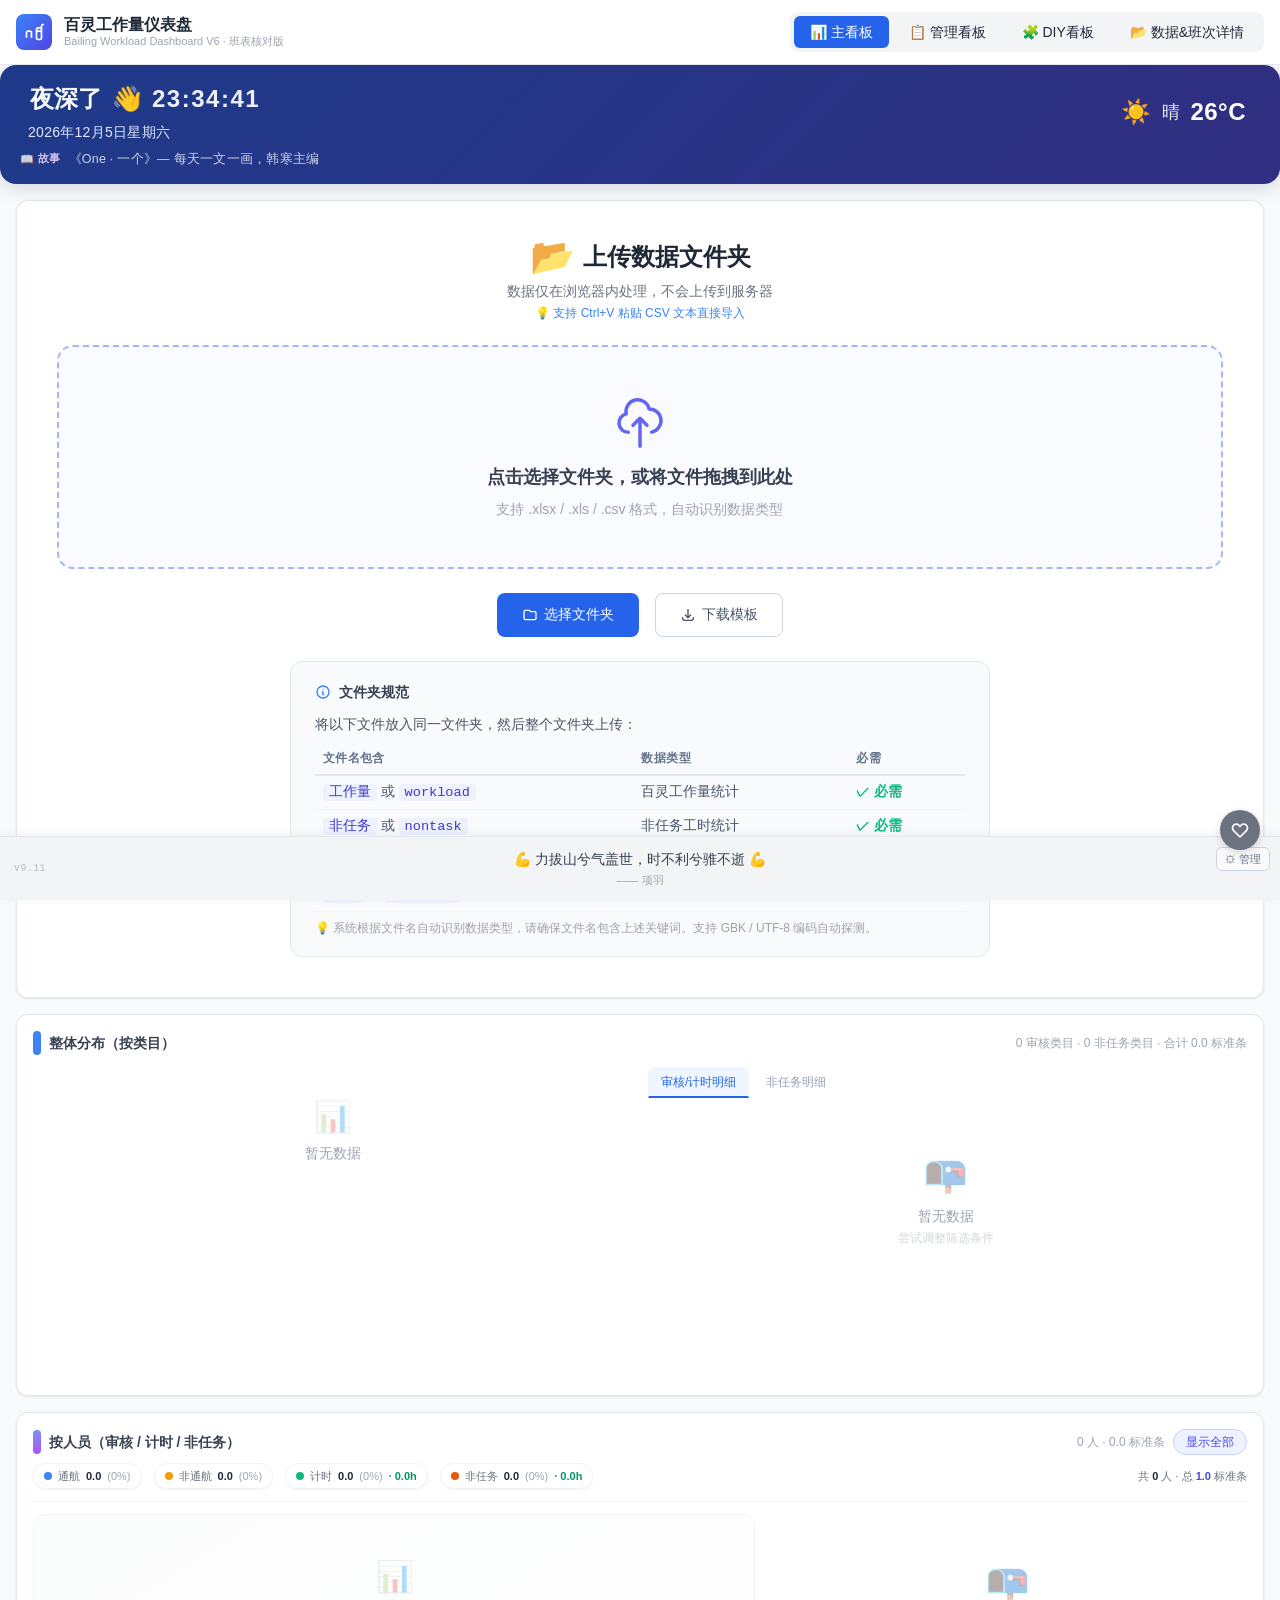
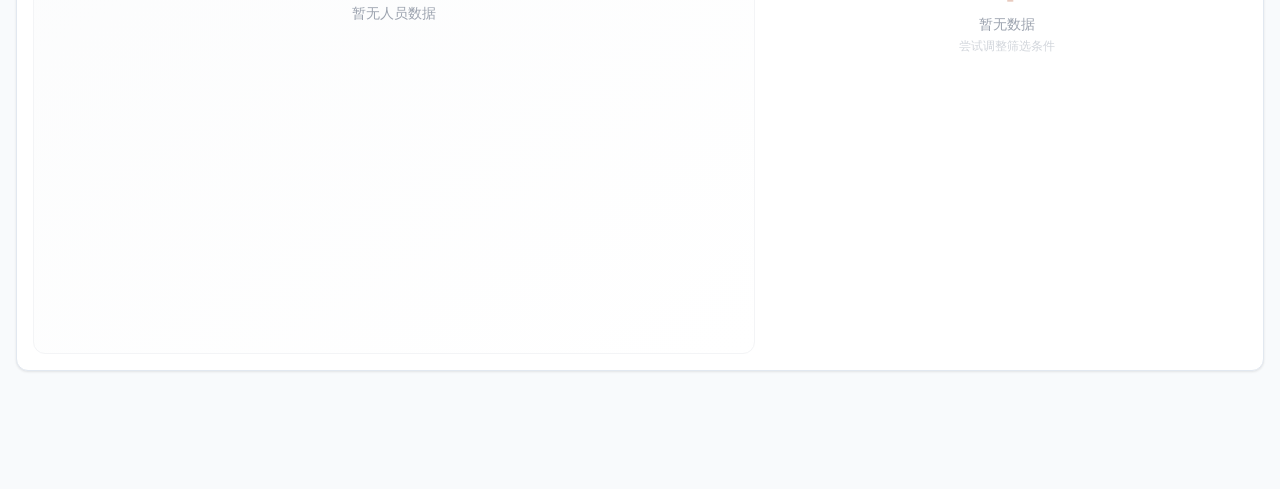
==== commit 48bbfb29: "V9.11: 单日工作量异常 category 从 utilization 改为 workload 问题 - daily_below / daily_over（单日标准条偏离班次理论区间）的 cate" ====
--- a/index.html
+++ b/index.html
@@ -1,4 +1,4 @@
-<!-- Bailing Dashboard V9.10 - 20260909 - 上传模式+下载离线版 -->
+<!-- Bailing Dashboard V9.11 - 20260909 - 上传模式+下载离线版 -->
 <!--
   ===== 近期版本变更 =====
   V9.5.2 (2026-08-31) 修复「非任务工时统计」被误判成异常表导致 DIY 非任务无数据；
@@ -23,6 +23,9 @@
                       precomputeUtilRateFinal / calcUtilStats 改成统一口径：直接取底表 _utilRate 原值，
                       不再用公式重算，也不再做 11h 封顶修正（_baseAnomaly/_tongH_corrected 不再被设置），
                       保留 shouldSkipFormulaUtil 跳过规则 + utilRateOverrides 手动覆盖优先级
+  V9.11  (2026-09-09) 单日标准条异常 daily_below / daily_over 的 category 从 'utilization' 改为 'workload'，
+                      防止「工作量偏高」被误标成「利用率」类别（97% 利用率正常的人被判成「利用率/严重」，
+                      实际是工作量超出班次理论区间 5×tol；异常页类型列不再误导）
 -->
 <!DOCTYPE html>
 <html lang="zh-CN">
@@ -33,7 +36,7 @@
 <meta http-equiv="Cache-Control" content="no-cache, no-store, must-revalidate">
 <meta http-equiv="Pragma" content="no-cache">
 <meta http-equiv="Expires" content="0">
-<title>百灵工作量仪表盘 V9.10</title>
+<title>百灵工作量仪表盘 V9.11</title>
 <link rel="stylesheet" href="vendor/tailwind.min.css">
 <script src="vendor/chart.umd.min.js"></script>
 <script src="vendor/xlsx.full.min.js"></script>
@@ -1571,7 +1574,7 @@
   <div class="inspiration-author" id="inspirationAuthor">—— 加油的打工人</div>
   <button onclick="openInspirationManager()" style="position:absolute;right:10px;top:10px;background:rgba(255,255,255,0.6);border:1px solid #cbd5e1;color:#64748b;border-radius:6px;padding:3px 8px;font-size:11px;cursor:pointer;" title="管理语录">⚙ 管理</button>
   <!-- V8.48：版本号挪到这里（右下小角标），主看板顶部不再占位 -->
-  <span style="position:absolute;left:14px;top:50%;transform:translateY(-50%);font-size:10px;color:#94a3b8;font-weight:500;letter-spacing:0.4px;font-family:ui-monospace,SFMono-Regular,Menlo,Consolas,monospace;opacity:0.65;" title="当前版本 V9.10（2026-09-09）">v9.10</span>
+  <span style="position:absolute;left:14px;top:50%;transform:translateY(-50%);font-size:10px;color:#94a3b8;font-weight:500;letter-spacing:0.4px;font-family:ui-monospace,SFMono-Regular,Menlo,Consolas,monospace;opacity:0.65;" title="当前版本 V9.11（2026-09-09）">v9.11</span>
 </div>
 
 <!-- Modal: Daily Row CRUD -->
@@ -3646,7 +3649,7 @@
       if (d.totalStd > 5 && d.totalStd < dayRange.low) {
         anomalies.push({
           emp: empKey, date: dateKey,
-          category: 'utilization', type: 'daily_below', level,
+          category: 'workload', type: 'daily_below', level,
           summary: att.type === 'full' ? '全天班工作量偏低' : '半天班工作量偏低',
           detail: {
             班次类型: att.label || '—', 实际标准条: d.totalStd.toFixed(1),
@@ -3663,7 +3666,7 @@
       if (d.totalStd > dayRange.high) {
         anomalies.push({
           emp: empKey, date: dateKey,
-          category: 'utilization', type: 'daily_over', level,
+          category: 'workload', type: 'daily_over', level,
           summary: att.type === 'full' ? '全天班工作量偏高' : '半天班工作量偏高',
           detail: {
             班次类型: att.label || '—', 实际标准条: d.totalStd.toFixed(1),
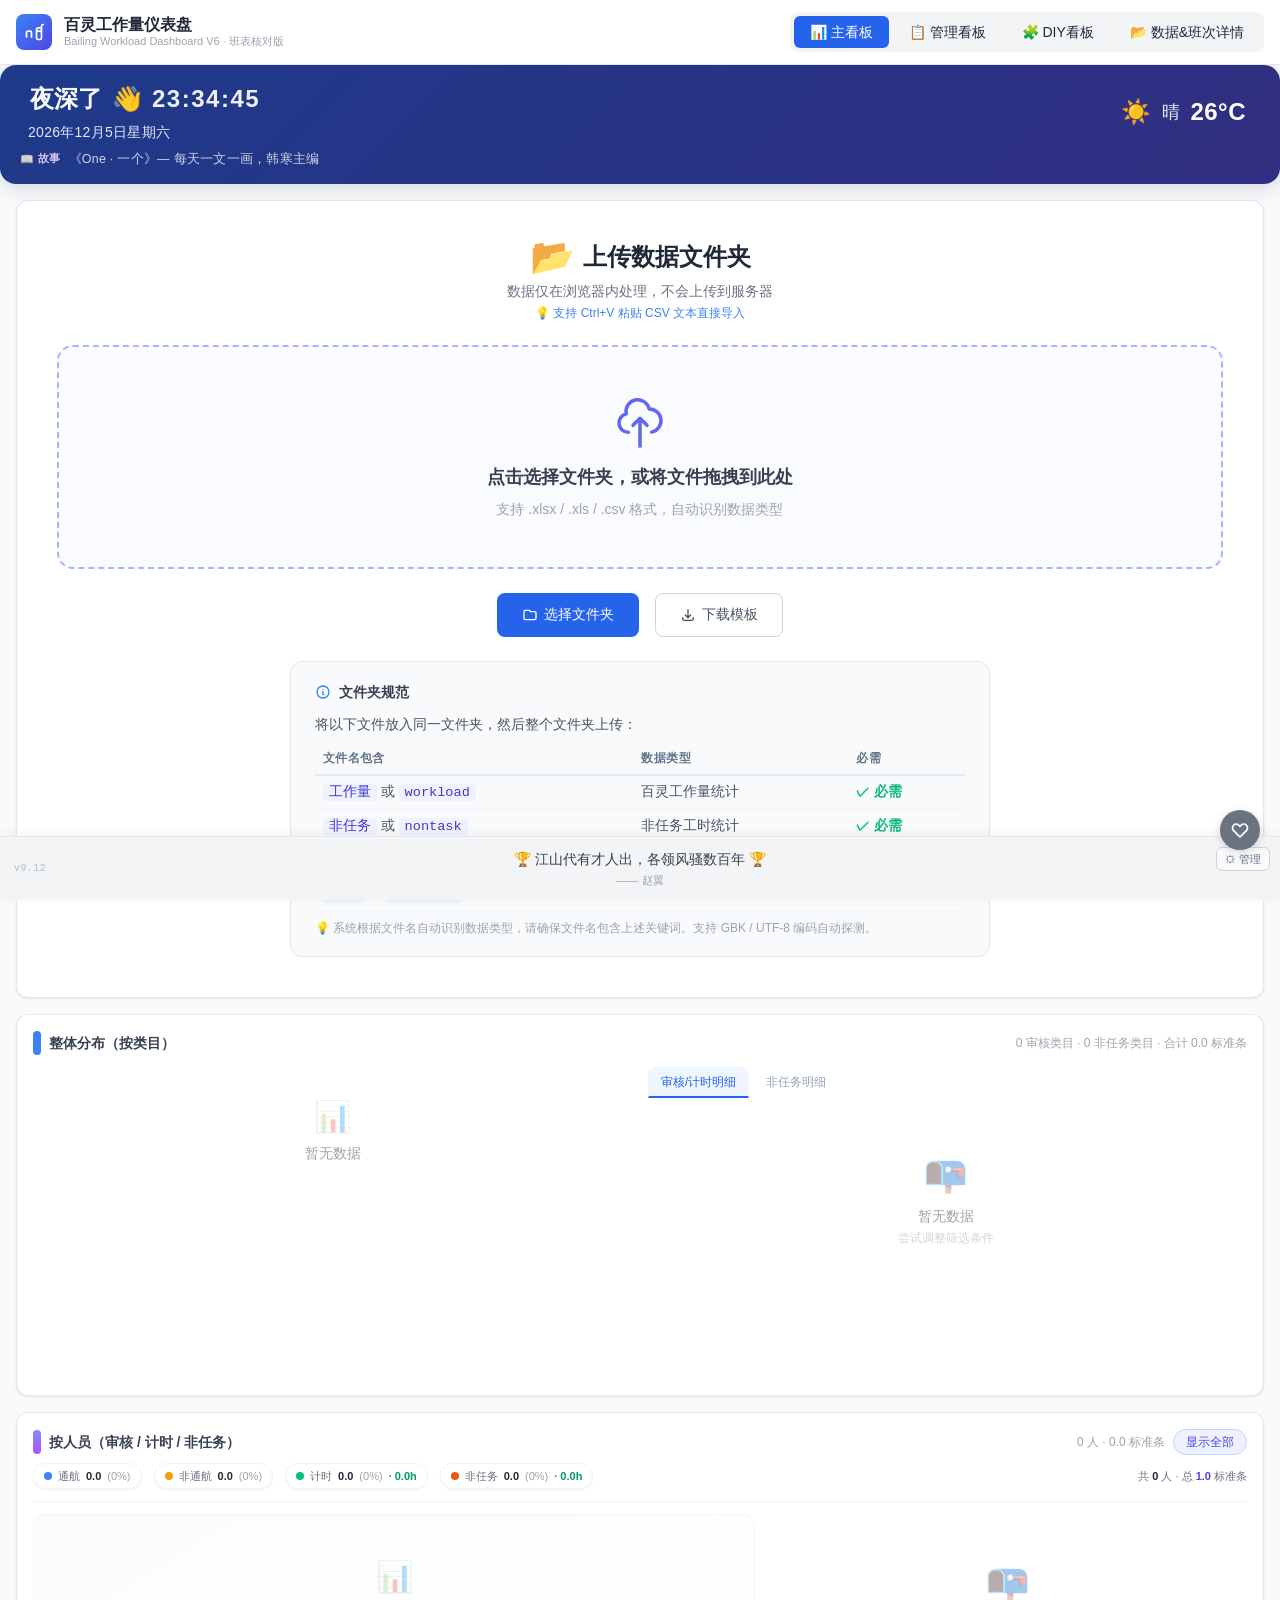
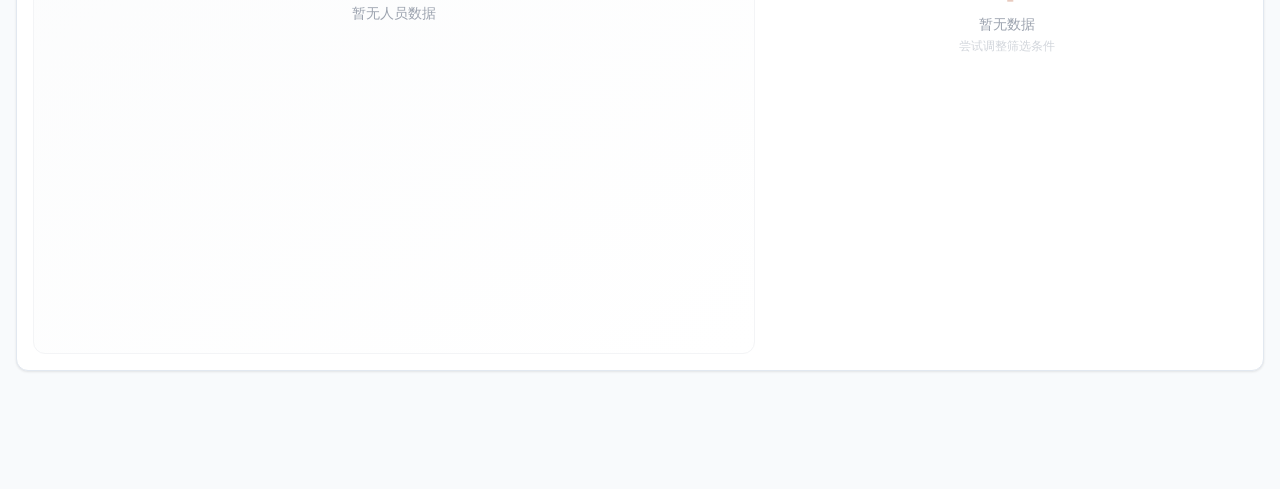
==== commit 916cf51c: "V9.12: 再清理 4 处 utilization 类别误归类 问题 - V9.11 只改了 daily_below / daily_over（单日标准条）—— 用户立即又报「利用率异常」 - 这次" ====
--- a/index.html
+++ b/index.html
@@ -1,4 +1,4 @@
-<!-- Bailing Dashboard V9.11 - 20260909 - 上传模式+下载离线版 -->
+<!-- Bailing Dashboard V9.12 - 20260909 - 上传模式+下载离线版 -->
 <!--
   ===== 近期版本变更 =====
   V9.5.2 (2026-08-31) 修复「非任务工时统计」被误判成异常表导致 DIY 非任务无数据；
@@ -26,6 +26,10 @@
   V9.11  (2026-09-09) 单日标准条异常 daily_below / daily_over 的 category 从 'utilization' 改为 'workload'，
                       防止「工作量偏高」被误标成「利用率」类别（97% 利用率正常的人被判成「利用率/严重」，
                       实际是工作量超出班次理论区间 5×tol；异常页类型列不再误导）
+  V9.12  (2026-09-09) 再清理 4 处 utilization 误归类：timing_spike / nontask_spike / attend_no_data / period_below|over
+                      全部改为 workload —— 这几类异常讲的是「计时/非任务/工作量/周期」结构问题，
+                      跟工时利用率没关系，summary 都是「非任务时长偏高」「全天班工作量偏低」之类。
+                      现在只剩 A7/A8 两条真正的「工时利用率」异常在 utilization 类别下
 -->
 <!DOCTYPE html>
 <html lang="zh-CN">
@@ -36,7 +40,7 @@
 <meta http-equiv="Cache-Control" content="no-cache, no-store, must-revalidate">
 <meta http-equiv="Pragma" content="no-cache">
 <meta http-equiv="Expires" content="0">
-<title>百灵工作量仪表盘 V9.11</title>
+<title>百灵工作量仪表盘 V9.12</title>
 <link rel="stylesheet" href="vendor/tailwind.min.css">
 <script src="vendor/chart.umd.min.js"></script>
 <script src="vendor/xlsx.full.min.js"></script>
@@ -1574,7 +1578,7 @@
   <div class="inspiration-author" id="inspirationAuthor">—— 加油的打工人</div>
   <button onclick="openInspirationManager()" style="position:absolute;right:10px;top:10px;background:rgba(255,255,255,0.6);border:1px solid #cbd5e1;color:#64748b;border-radius:6px;padding:3px 8px;font-size:11px;cursor:pointer;" title="管理语录">⚙ 管理</button>
   <!-- V8.48：版本号挪到这里（右下小角标），主看板顶部不再占位 -->
-  <span style="position:absolute;left:14px;top:50%;transform:translateY(-50%);font-size:10px;color:#94a3b8;font-weight:500;letter-spacing:0.4px;font-family:ui-monospace,SFMono-Regular,Menlo,Consolas,monospace;opacity:0.65;" title="当前版本 V9.11（2026-09-09）">v9.11</span>
+  <span style="position:absolute;left:14px;top:50%;transform:translateY(-50%);font-size:10px;color:#94a3b8;font-weight:500;letter-spacing:0.4px;font-family:ui-monospace,SFMono-Regular,Menlo,Consolas,monospace;opacity:0.65;" title="当前版本 V9.12（2026-09-09）">v9.12</span>
 </div>
 
 <!-- Modal: Daily Row CRUD -->
@@ -3430,7 +3434,7 @@
       anomalies.push({
         emp: empKey,
         date: dateKey,
-        category: 'utilization',
+        category: 'workload',
         type: 'timing_spike',
         level: timingLevel,
         summary: '计时任务时长异常偏高',
@@ -3450,7 +3454,7 @@
       anomalies.push({
         emp: empKey,
         date: dateKey,
-        category: 'utilization',
+        category: 'workload',
         type: 'nontask_spike',
         level: ntLevel,
         summary: '非任务时长偏高',
@@ -3729,7 +3733,7 @@
     }
     anomalies.push({
       emp: emp, date: date,
-      category: 'utilization', type: 'attend_no_data',
+      category: 'workload', type: 'attend_no_data',
       level: dataStd < 0 ? 'high' : 'medium',
       summary: dataStd < 0 ? '出勤但无工作量' : '出勤但标准条极低',
       detail: { 员工:emp, 日期:date, 班次:scName, 标准条: dataStd<0?'无记录':dataStd.toFixed(1) },
@@ -3875,7 +3879,7 @@
     anomalies.push({
       emp: g.emp,
       date: g.dateFrom + ' ~ ' + g.dateTo,
-      category: 'utilization',
+      category: 'workload',
       type: diff < 0 ? 'period_below' : 'period_over',
       level,
       summary: '周期标准条' + (diff < 0 ? '偏低' : '偏高'),
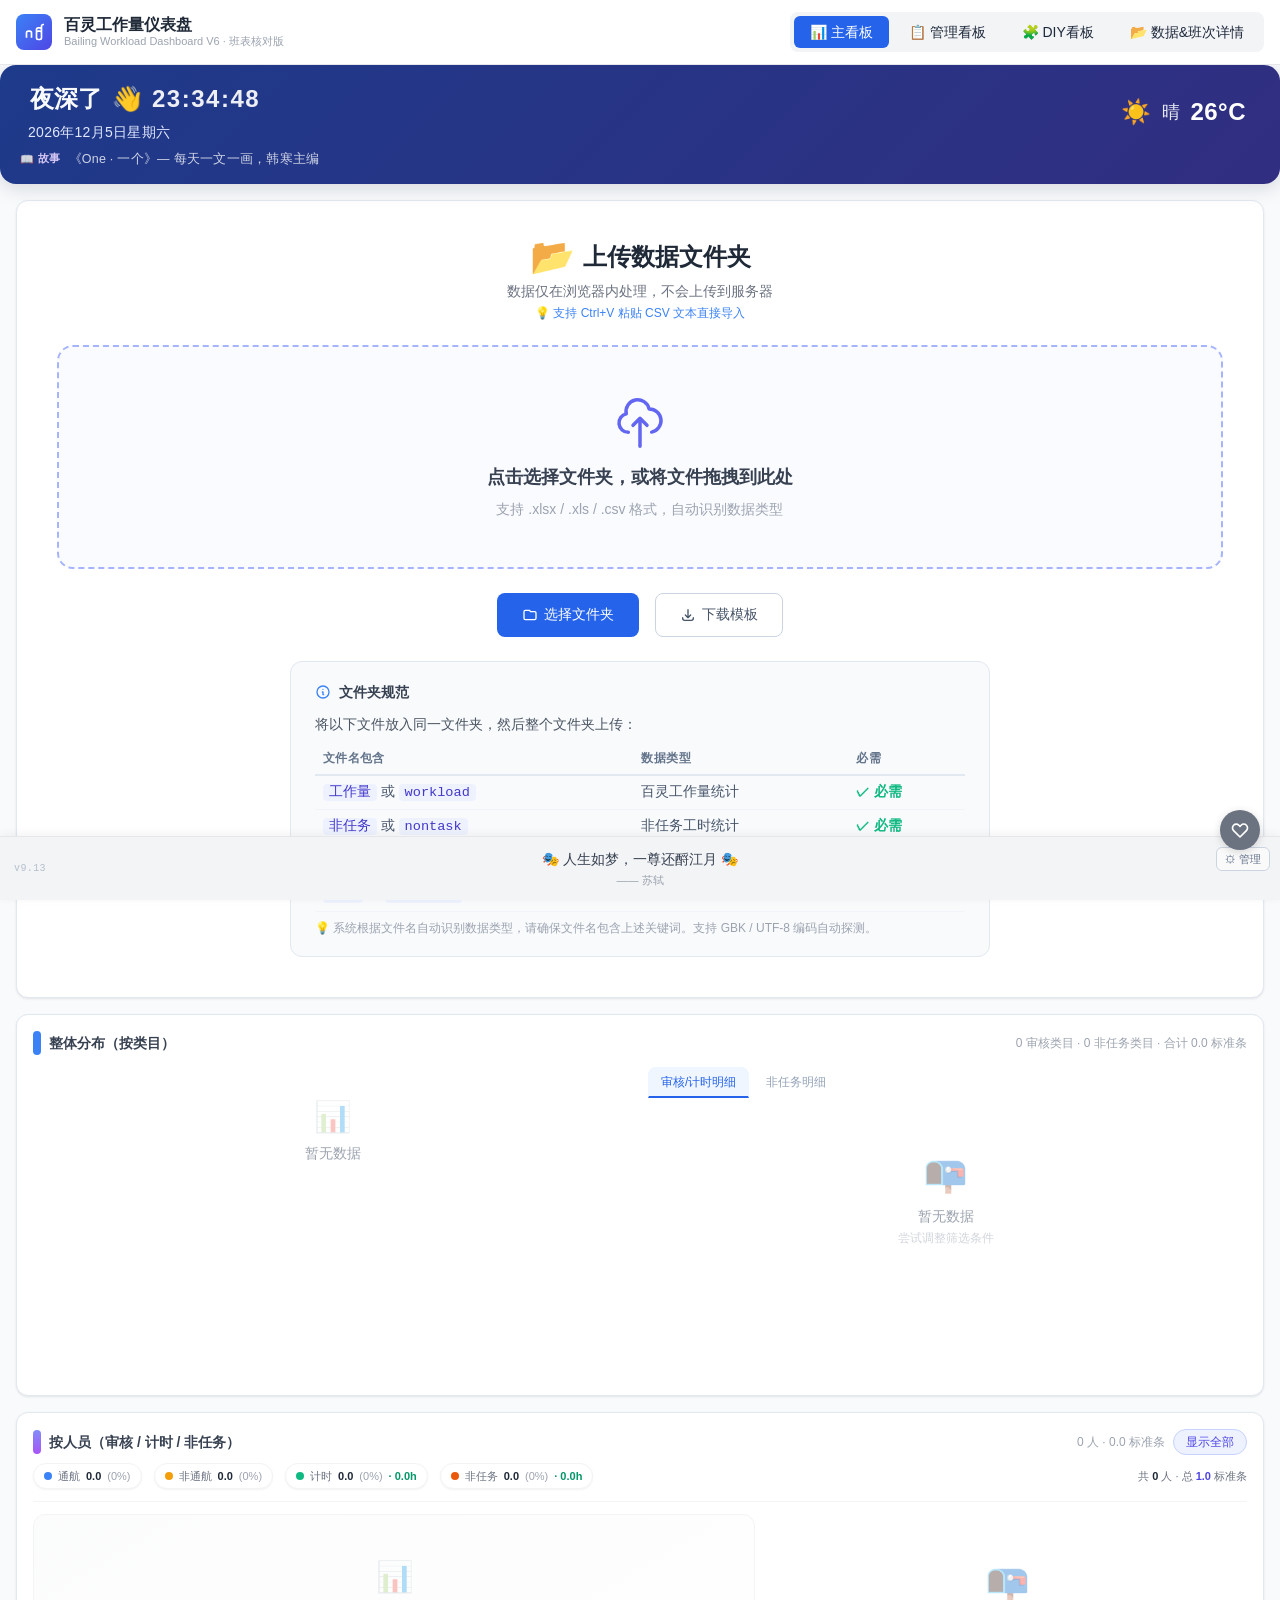
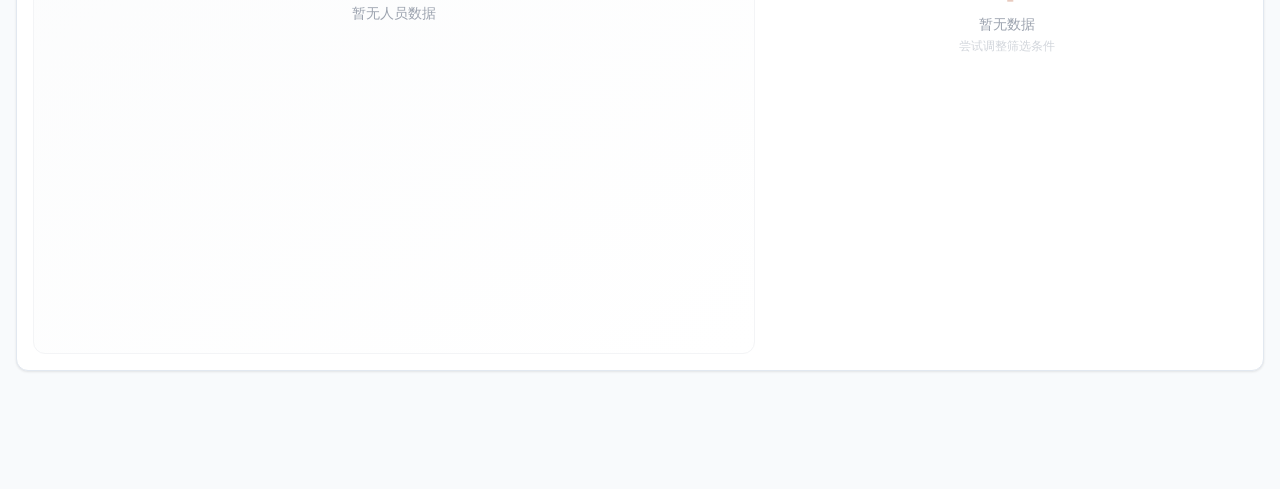
==== commit c2c8b7de: "V9.13: 跨日早班1 豁免（±135）+ 工作量白名单 问题 - 截图里刘芳好/李亚婷/孙旺/薛健超/徐明/杨鹤等 875 条 125 条产出的都被标   "工作量/严重"，但这是早班1 跨日影响" ====
--- a/index.html
+++ b/index.html
@@ -1,9 +1,9 @@
-<!-- Bailing Dashboard V9.12 - 20260909 - 上传模式+下载离线版 -->
+<!-- Bailing Dashboard V9.13 - 20260909 - 上传模式+下载离线版 -->
 <!--
   ===== 近期版本变更 =====
   V9.5.2 (2026-08-31) 修复「非任务工时统计」被误判成异常表导致 DIY 非任务无数据；
                       修复「班次内/班次外」异常盘点表被误判成排班表；
-                      修正 utilRows 中/英文名不对称导致丢人；新增出勤无产量/无数据补行注入
+                      修正 utilRows 中/英文名不对称导致丢人；新增出勤无无产出/无数据补行注入
   V9.6   (2026-08-31) 暂离 + 工时利用率分级配色并显示单位、异常加 ⚠；
                       DIY 编辑器支持改公式 / 改单位 / 多表多列多选 / 实时预览；
                       DIY 与主看板项目分组联动（项目 tabs，跳转只带当前项目）
@@ -30,6 +30,13 @@
                       全部改为 workload —— 这几类异常讲的是「计时/非任务/工作量/周期」结构问题，
                       跟工时利用率没关系，summary 都是「非任务时长偏高」「全天班工作量偏低」之类。
                       现在只剩 A7/A8 两条真正的「工时利用率」异常在 utilization 类别下
+  V9.13  (2026-09-09) 跨日早班1 豁免：早班1=07:00-16:00，06:00-07:00 的 1h（125 条）会被记到前一天
+                      → 当天是早班1 少 125（±135 豁免），当天是早班1 的前一天多 125（±135 豁免）
+                      → 之前 daily_below 把这种 875 条 / 125 条误报成"严重"，现在不报了；
+                      新增工作量白名单豁免：管理看板「🛡 豁免白名单」按钮 → textarea 编辑中文姓名
+                      → 这些人跳过 A3 timing_spike / A4 nontask_spike / A12 attend_no_data /
+                        daily_below/over / period_below/over 共 6 类工作量异常
+                      → 不影响 A7/A8（工时利用率）、A11（考勤）等真正的人员异常
 -->
 <!DOCTYPE html>
 <html lang="zh-CN">
@@ -40,7 +47,7 @@
 <meta http-equiv="Cache-Control" content="no-cache, no-store, must-revalidate">
 <meta http-equiv="Pragma" content="no-cache">
 <meta http-equiv="Expires" content="0">
-<title>百灵工作量仪表盘 V9.12</title>
+<title>百灵工作量仪表盘 V9.13</title>
 <link rel="stylesheet" href="vendor/tailwind.min.css">
 <script src="vendor/chart.umd.min.js"></script>
 <script src="vendor/xlsx.full.min.js"></script>
@@ -1141,6 +1148,7 @@
         <label class="text-xs text-gray-500">单次&gt;<input type="number" id="cfgZanliSingle" class="w-12 border border-gray-200 rounded px-1 py-0.5 text-center" style="font-size:11px;">min</label>
         <label class="text-xs text-gray-500">利用率缺口&gt;<input type="number" id="cfgUtilGap" class="w-12 border border-gray-200 rounded px-1 py-0.5 text-center" style="font-size:11px;">h</label>
         <button onclick="applyAnomalyConfig()" class="btn btn-outline btn-sm" style="padding:3px 8px;font-size:11px;">应用</button>
+        <button onclick="openWorkloadExemptEditor()" class="btn btn-outline btn-sm" style="padding:3px 8px;font-size:11px;background:#eef2ff;color:#4338ca;border-color:#c7d2fe;">🛡 豁免白名单(<span id="exemptCount">0</span>)</button>
       </div>
       <div class="flex items-center gap-2">
         <input type="date" id="mgrDateFrom" class="text-xs border border-gray-200 rounded-md px-2 py-1" onchange="renderManageBoard()">
@@ -1578,7 +1586,7 @@
   <div class="inspiration-author" id="inspirationAuthor">—— 加油的打工人</div>
   <button onclick="openInspirationManager()" style="position:absolute;right:10px;top:10px;background:rgba(255,255,255,0.6);border:1px solid #cbd5e1;color:#64748b;border-radius:6px;padding:3px 8px;font-size:11px;cursor:pointer;" title="管理语录">⚙ 管理</button>
   <!-- V8.48：版本号挪到这里（右下小角标），主看板顶部不再占位 -->
-  <span style="position:absolute;left:14px;top:50%;transform:translateY(-50%);font-size:10px;color:#94a3b8;font-weight:500;letter-spacing:0.4px;font-family:ui-monospace,SFMono-Regular,Menlo,Consolas,monospace;opacity:0.65;" title="当前版本 V9.12（2026-09-09）">v9.12</span>
+  <span style="position:absolute;left:14px;top:50%;transform:translateY(-50%);font-size:10px;color:#94a3b8;font-weight:500;letter-spacing:0.4px;font-family:ui-monospace,SFMono-Regular,Menlo,Consolas,monospace;opacity:0.65;" title="当前版本 V9.13（2026-09-09）">v9.13</span>
 </div>
 
 <!-- Modal: Daily Row CRUD -->
@@ -1666,6 +1674,7 @@
   trendChart: null,
   boardInited: false,
   utilRateOverrides: {}, // 工时利用率人工修正值 key->rate
+  workloadExemptSet: new Set(), // V9.13：工作量异常豁免名单（中文姓名集合）—— 跳过 daily_below/over、timing_spike、nontask_spike、attend_no_data、period_below/over
   utilTrendChart: null,
   taskTrendChart: null,
   workloadPieChart: null,
@@ -3426,9 +3435,9 @@
 
     // ========== A3: 计时任务激增 ==========
     // V8.95：只有当标准条也偏离正常范围时才报（纯计时人员全天计时是正常的）
-    const dayRange3 = getDailyStdRange(att);
+    const dayRange3 = getDailyStdRange(att, d.emp, d.date);
     const stdInRange = dayRange3 ? (d.totalStd >= dayRange3.low && d.totalStd <= dayRange3.high) : true;
-    if (attendH > 0 && offlineTimingH > attendH * 0.8 && !stdInRange) {
+    if (attendH > 0 && offlineTimingH > attendH * 0.8 && !stdInRange && !isWorkloadExempt(empKey, d.uin)) {
       const timingRatio = offlineTimingH / attendH;
       const timingLevel = timingRatio > 1.2 ? 'high' : timingRatio > 1.0 ? 'medium' : 'low';
       anomalies.push({
@@ -3448,7 +3457,7 @@
     }
 
     // ========== A4: 非任务激增（非任务 > 出勤×50%）==========
-    if (attendH > 0 && nontaskH > attendH * 0.5) {
+    if (attendH > 0 && nontaskH > attendH * 0.5 && !isWorkloadExempt(empKey, d.uin)) {
       const ntRatio = nontaskH / attendH;
       const ntLevel = ntRatio > 0.8 ? 'high' : ntRatio > 0.6 ? 'medium' : 'low';
       anomalies.push({
@@ -3640,10 +3649,11 @@
       });
     }
 
-    // ========== V8.74 单日标准条异常（按班次动态区间，允差 ±10.42 条）==========
-    // 等级：严重(>5×tol=52.08)  一般(>2.5×tol=26.04)  轻微(0~2.5×tol)
-    const dayRange = getDailyStdRange(att);
-    if (dayRange) {
+    // ========== V8.74 单日标准条异常（按班次动态区间，允差 ±10.42 条；V9.13 跨日早班1 扩到 ±135）==========
+    // 等级：严重(>5×tol)  一般(>2.5×tol)  轻微(0~2.5×tol)
+    const dayRange = getDailyStdRange(att, empKey, dateKey);
+    const workloadExempt = isWorkloadExempt(empKey, d.uin);
+    if (dayRange && !workloadExempt) {
       const diff = d.totalStd - dayRange.expected;
       const absDiff = Math.abs(diff);
       const tol = dayRange.tol;
@@ -3731,6 +3741,8 @@
         if(!cn2 || !App.filteredData.some(d=>d.emp===cn2)) continue;
       }
     }
+    // V9.13：工作量白名单豁免
+    if(isWorkloadExempt(emp, '')) continue;
     anomalies.push({
       emp: emp, date: date,
       category: 'workload', type: 'attend_no_data',
@@ -3871,6 +3883,8 @@
   const TOL_HIGH = BAILING_RULES.PERIOD_TOL_HIGH;  // +125
   for (const g of byEmp.values()){
     if (g.expected <= 0) continue;
+    // V9.13：工作量白名单豁免（跳过周期标准条偏离）
+    if (isWorkloadExempt(g.emp, '')) continue;
     const diff = g.total - g.expected;  // 正=偏高，负=偏低
     // 偏低：diff < TOL_LOW（即 < -67.5）；偏高：diff > TOL_HIGH（即 > 125）
     if (diff >= TOL_LOW && diff <= TOL_HIGH) continue; // 正常区间
@@ -4025,6 +4039,8 @@
   PERIOD_TOL_LOW: -67.5,                 // 周期低于理论 67.5 条为异常
   PERIOD_TOL_HIGH: 125,                  // 周期高于理论 125 条为异常
   UTIL_HOUR_CAP: 11,                     // 通航+计时+计量+非通航折算 > 11h 视为异常
+  // V9.13：跨日早班1 豁免（早班1 = 07:00-16:00，06:00-07:00 的 1h=125 条 会被记到前一天）
+  CROSS_DAY_ZAO_BAN1_TOL: 135,            // 单日标准条允差从 ±10.42 扩到 ±135（125+10.42），覆盖跨日 125 + 日常 10.42
   // V8.95 统一利用率异常阈值
   UTIL_NORMAL_LOW: 81.25,               // 正常下限
   UTIL_NORMAL_HIGH: 130,                // 正常上限
@@ -4088,11 +4104,41 @@
     default:        return 0;
   }
 }
-/** 单日标准条正常区间 [expected - ±, expected + ±]；无 expected 时退回静态阈值 */
-function getDailyStdRange(att){
+
+/**
+ * V9.13：跨日早班1 判定
+ *   早班1 = 07:00-16:00，但实际打卡从 06:00 开始，06:00-07:00 的 1h（125 条）会被记到前一天
+ *   所以「当天」是早班1 时：当天少 125；「当天」的明天是早班1 时：当天多 125
+ *   两者都是正常现象，不应该报 daily_below / daily_over
+ *   返回 true 表示「跨日衔接」 → getDailyStdRange 把允差从 ±10.42 扩到 ±CROSS_DAY_ZAO_BAN1_TOL（默认 135）
+ */
+function isCrossDayZaoBan1(emp, date) {
+  if (!emp || !date || !App.scheduleMap) return false;
+  const d = new Date(date + 'T00:00:00');
+  if (isNaN(d.getTime())) return false;
+  // 当天是不是早班1（早班1 那天少 125）
+  const todaySc = App.scheduleMap[emp + '_' + date] ||
+                  (App.enToCnMap && App.scheduleMap[(App.enToCnMap.get(emp) || '') + '_' + date]);
+  if (todaySc && String(todaySc.code || '').trim() === '早班1') return true;
+  // 明天是不是早班1（明天是早班1 的话，今天多 125 → 早班1 的前一天）
+  const next = new Date(d); next.setDate(next.getDate() + 1);
+  const nextStr = next.getFullYear() + '-' + String(next.getMonth()+1).padStart(2,'0') + '-' + String(next.getDate()).padStart(2,'0');
+  const nextSc = App.scheduleMap[emp + '_' + nextStr] ||
+                 (App.enToCnMap && App.scheduleMap[(App.enToCnMap.get(emp) || '') + '_' + nextStr]);
+  if (nextSc && String(nextSc.code || '').trim() === '早班1') return true;
+  return false;
+}
+
+/** 单日标准条正常区间 [expected - ±, expected + ±]；无 expected 时退回静态阈值
+ *  V9.13：跨日早班1 时允差从 ±10.42 扩到 ±CROSS_DAY_ZAO_BAN1_TOL（默认 135 = 125 + 10.42）
+ */
+function getDailyStdRange(att, emp, date){
   const expected = getExpectedStdByAtt(att);
-  const tol = BAILING_RULES.DAILY_TOLERANCE_STD;
-  if (expected > 0) return { low: expected - tol, high: expected + tol, expected, tol };
+  let tol = BAILING_RULES.DAILY_TOLERANCE_STD;
+  if (expected > 0 && emp && date && isCrossDayZaoBan1(emp, date)) {
+    tol = Math.max(tol, BAILING_RULES.CROSS_DAY_ZAO_BAN1_TOL || 135);
+  }
+  if (expected > 0) return { low: expected - tol, high: expected + tol, expected, tol, _crossDayExempt: tol > BAILING_RULES.DAILY_TOLERANCE_STD };
   // 没有班次信息：返回 null 表示不做区间判断
   return null;
 }
@@ -4109,7 +4155,7 @@
   if(isIgnoredRow(d)) return {code:'ignored',cls:'status-ignored',txt:'已忽略'};
   // V8.89：只看标准条，显示达成百分比
   const att = getAttendance(d.emp, d.date, d.uin, d.empEn);
-  const range = getDailyStdRange(att);
+  const range = getDailyStdRange(att, d.emp, d.date);
   if (range && range.expected > 0){
     const pct = (d.totalStd / range.expected * 100);
     const absDiff = Math.abs(d.totalStd - range.expected);
@@ -4208,7 +4254,7 @@
   if(App.sortField==='abnormal') {
     const getPct = (d) => {
       const att = getAttendance(d.emp, d.date, d.uin, d.empEn);
-      const range = getDailyStdRange(att);
+      const range = getDailyStdRange(att, d.emp, d.date);
       if (range && range.expected > 0) return d.totalStd / range.expected * 100;
       return 100; // 无班次当 100% 处理
     };
@@ -5530,7 +5576,7 @@
     const ek = x.emp || x.empEn || x.uin || '';
     if (!ek || !x.date) continue;
     const att = getAttendance(x.emp, x.date, x.uin, x.empEn);
-    const range = getDailyStdRange(att);
+    const range = getDailyStdRange(att, x.emp, x.date);
     if (range) {
       const absDiff = Math.abs((x.totalStd || 0) - range.expected);
       if (absDiff > range.tol * BAILING_RULES.DAILY_LEVEL_HIGH) continue; // 严重异常剔除
@@ -5811,6 +5857,25 @@
   // 第二天排班存在且 code === '早班1' → 不跳过；否则（无排班 / 不是早班1）→ 跳过
   if (sc && String(sc.code || '').trim() === '早班1') return false;
   return true;
+}
+
+/**
+ * V9.13：工作量异常白名单豁免判定
+ *   用户在 App.workloadExemptSet 里填的中文名（或 UIN），跳过这些异常：
+ *     - A3 timing_spike（计时任务激增）
+ *     - A4 nontask_spike（非任务激增）
+ *     - A12 attend_no_data（出勤但无量级）
+ *     - daily_below / daily_over（单日标准条偏离）
+ *     - period_below / period_over（周期标准条偏离）
+ *   不影响 A7/A8（工时利用率）、A11（考勤）等真正的人员异常
+ *   默认空集合 → 所有人都报；用户在 localStorage 'bailing_workload_exempt' 里编辑
+ */
+function isWorkloadExempt(emp, uin) {
+  const set = App.workloadExemptSet;
+  if (!set || set.size === 0) return false;
+  if (emp && set.has(emp)) return true;
+  if (uin && set.has(uin)) return true;
+  return false;
 }
 
 /**
@@ -12622,6 +12687,67 @@
   if(typeof renderManageBoard==='function') renderManageBoard();
 }
 
+// V9.13：工作量白名单豁免（持久化 + 应用）
+function applyWorkloadExempt(rawList){
+  const arr = (rawList || '').split(/[,\s，\n]+/).map(s=>s.trim()).filter(Boolean);
+  App.workloadExemptSet = new Set(arr);
+  try{ localStorage.setItem('bailing_workload_exempt', (rawList||'').trim()); }catch(e){}
+  _fsShowSyncHint('已豁免 '+App.workloadExemptSet.size+' 人', 2000);
+  if(typeof checkAlerts==='function') checkAlerts();
+  if(typeof renderFilteredAlerts==='function') renderFilteredAlerts();
+}
+function loadWorkloadExempt(){
+  try{
+    const raw = localStorage.getItem('bailing_workload_exempt') || '';
+    App.workloadExemptSet = new Set(raw.split(/[,\s，\n]+/).map(s=>s.trim()).filter(Boolean));
+  }catch(e){ App.workloadExemptSet = new Set(); }
+  // V9.13：同步徽标
+  const el = document.getElementById('exemptCount');
+  if (el) el.textContent = (App.workloadExemptSet && App.workloadExemptSet.size) || 0;
+}
+
+// V9.13：豁免白名单编辑器（弹 modal）
+function openWorkloadExemptEditor(){
+  const existing = document.getElementById('workloadExemptModal');
+  if (existing) existing.parentNode.removeChild(existing);
+  const current = Array.from(App.workloadExemptSet || []).join('，');
+  const html = `
+    <div id="workloadExemptModal" style="position:fixed;inset:0;background:rgba(15,23,42,.45);z-index:9999;display:flex;align-items:center;justify-content:center;">
+      <div style="background:#fff;border-radius:12px;width:520px;max-width:92vw;padding:20px 22px;box-shadow:0 8px 32px rgba(15,23,42,.18);">
+        <div style="display:flex;justify-content:space-between;align-items:center;margin-bottom:14px;">
+          <h3 style="font-size:15px;font-weight:700;color:#1e293b;margin:0;">🛡 工作量异常豁免白名单</h3>
+          <button onclick="document.getElementById('workloadExemptModal').remove()" style="background:transparent;border:0;color:#64748b;font-size:18px;cursor:pointer;">×</button>
+        </div>
+        <div style="font-size:12px;color:#64748b;margin-bottom:8px;line-height:1.6;">
+          白名单内的人，以下工作量异常自动豁免（不再上报）：
+          <div style="margin-top:6px;color:#475569;font-size:11px;background:#f8fafc;padding:8px 10px;border-radius:6px;">
+            • A3 计时任务激增 &nbsp; • A4 非任务时长偏高 &nbsp; • A12 出勤但无量级<br>
+            • 单日标准条偏低/偏高（daily_below/over）<br>
+            • 周期标准条偏低/偏高（period_below/over）
+          </div>
+          <div style="margin-top:6px;color:#475569;font-size:11px;">
+            不影响 A7/A8（工时利用率）、A11（考勤）等真正的人员异常。<br>
+            跨日早班1豁免（±135）已自动生效，无需加白名单。
+          </div>
+        </div>
+        <div style="margin-bottom:12px;">
+          <label style="display:block;font-size:12px;color:#475569;margin-bottom:4px;">白名单（中文姓名 或 UIN，逗号/换行/空格分隔）</label>
+          <textarea id="workloadExemptInput" style="width:100%;height:140px;border:1px solid #e2e8f0;border-radius:8px;padding:10px 12px;font-size:13px;font-family:ui-monospace,Menlo,Consolas,monospace;resize:vertical;box-sizing:border-box;">${escHtml(current)}</textarea>
+        </div>
+        <div style="display:flex;justify-content:flex-end;gap:8px;">
+          <button onclick="document.getElementById('workloadExemptModal').remove()" style="padding:6px 14px;font-size:12px;background:#fff;color:#64748b;border:1px solid #e2e8f0;border-radius:6px;cursor:pointer;">取消</button>
+          <button onclick="saveWorkloadExempt()" style="padding:6px 14px;font-size:12px;background:#4338ca;color:#fff;border:0;border-radius:6px;cursor:pointer;font-weight:600;">保存</button>
+        </div>
+      </div>
+    </div>`;
+  document.body.insertAdjacentHTML('beforeend', html);
+}
+function saveWorkloadExempt(){
+  const raw = (document.getElementById('workloadExemptInput')?.value || '').trim();
+  applyWorkloadExempt(raw);
+  document.getElementById('workloadExemptModal')?.remove();
+}
+
 // V9.5：DIY 看板指标引擎（重构：中文姓名主键 + 纯中文显示 + 可编辑指标）
 // ============================================================
 
@@ -14471,6 +14597,7 @@
     }
   }catch(e){}
   loadScheduleStorage();
+  loadWorkloadExempt();
 }
 function saveScheduleStorage(){ if(typeof BailingPersistence!=='undefined'){BailingPersistence.saveSchedule();return;} try{localStorage.setItem('bailing_schedule',JSON.stringify({map:App.scheduleMap,matrix:App.scheduleMatrix}));}catch(e){} }
 function loadScheduleStorage(){ if(typeof BailingPersistence!=='undefined'){BailingPersistence.loadSchedule();return;} try{const raw=localStorage.getItem('bailing_schedule');if(raw){const d=JSON.parse(raw);if(d.map)App.scheduleMap=d.map;if(d.matrix)App.scheduleMatrix=d.matrix;}}catch(e){} }
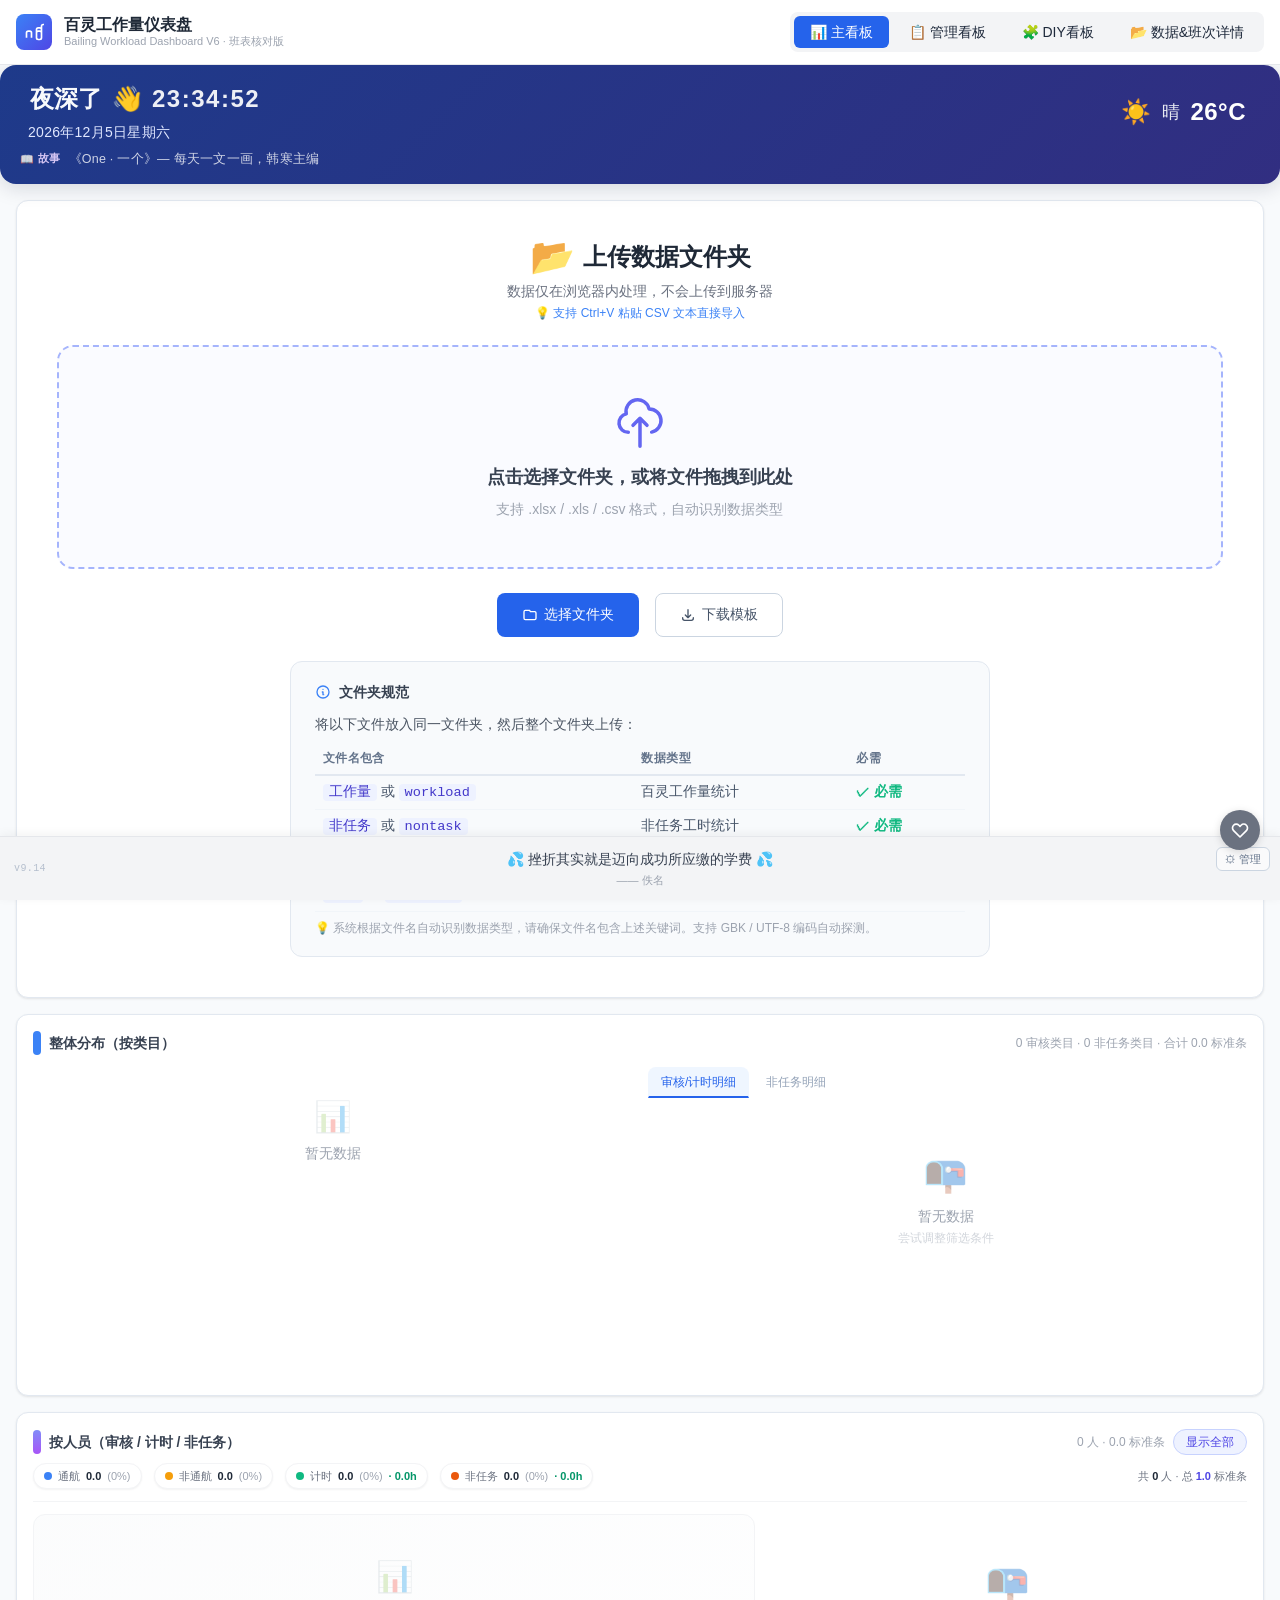
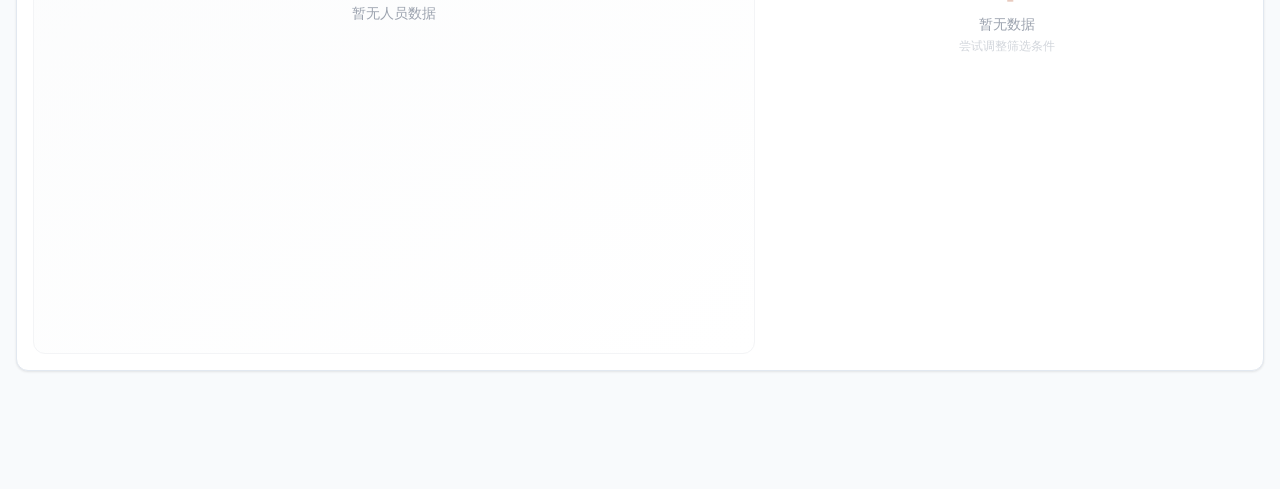
==== commit bf19d349: "V9.14: 统一异常口径 + 早班1 角标 + 阈值配置独立看板 按用户给的新阈值重新改异常判定：  工作量 - 旧：全天 1000±tol（默认 ±10.42，跨日 ±135） - 新：全天正常区" ====
--- a/index.html
+++ b/index.html
@@ -1,4 +1,4 @@
-<!-- Bailing Dashboard V9.13 - 20260909 - 上传模式+下载离线版 -->
+<!-- Bailing Dashboard V9.14 - 20260909 - 上传模式+下载离线版 -->
 <!--
   ===== 近期版本变更 =====
   V9.5.2 (2026-08-31) 修复「非任务工时统计」被误判成异常表导致 DIY 非任务无数据；
@@ -37,6 +37,17 @@
                       → 这些人跳过 A3 timing_spike / A4 nontask_spike / A12 attend_no_data /
                         daily_below/over / period_below/over 共 6 类工作量异常
                       → 不影响 A7/A8（工时利用率）、A11（考勤）等真正的人员异常
+  V9.14  (2026-09-09) 统一异常口径（按用户给的新阈值重写）：
+                      · 工作量正常区间 [WORKLOAD_NORMAL_LOW, WORKLOAD_NORMAL_HIGH] = [900, 1250]
+                        半天按 expected/1000 比例缩放；跨日早班1 额外双向扩 ±135 容下 875/1375 这种 ±125 偏移
+                      · 利用率：<81.25% 算异常（不分等级，统一 high）。UTIL_NORMAL_HIGH 默认 130，
+                        启用了双侧检测（改成 9999 即只检下方）。V8.95 的偏离分级（low/medium/high）废弃
+                      · 暂离：单次 ≤15min 且 日总额 ≤90min（1.5h）才正常；超出任意一个就报
+                      · 审核时长过短：按出勤分级阈值——
+                          出勤 8h 时 tongH < 6.25；出勤 4h 时 < 3.25；早班1（当天/明天）时 < 5.68
+                      · 跨日早班1 在管理看板矩阵加「早」字角标（橙黄渐变）
+                      · 新增「⚙ 阈值配置」独立看板（modal）——原来挤在管理看板顶部的阈值按钮搬进来
+                      · 所有阈值都从 BAILING_RULES 读，加 loadBAilingRulesOverrides() 从 localStorage 恢复
 -->
 <!DOCTYPE html>
 <html lang="zh-CN">
@@ -47,7 +58,7 @@
 <meta http-equiv="Cache-Control" content="no-cache, no-store, must-revalidate">
 <meta http-equiv="Pragma" content="no-cache">
 <meta http-equiv="Expires" content="0">
-<title>百灵工作量仪表盘 V9.13</title>
+<title>百灵工作量仪表盘 V9.14</title>
 <link rel="stylesheet" href="vendor/tailwind.min.css">
 <script src="vendor/chart.umd.min.js"></script>
 <script src="vendor/xlsx.full.min.js"></script>
@@ -1141,15 +1152,14 @@
         </div>
         <span id="mgrPeriodLabel" class="text-xs text-gray-400"></span>
       </div>
-      <!-- V9.4：异常阈值设置（可配置） -->
-      <div class="flex items-center gap-2 flex-wrap">
-        <span class="text-xs text-gray-500 font-semibold">异常阈值：</span>
-        <label class="text-xs text-gray-500">暂离总时长&gt;<input type="number" id="cfgZanliTotal" class="w-12 border border-gray-200 rounded px-1 py-0.5 text-center" style="font-size:11px;">min</label>
-        <label class="text-xs text-gray-500">单次&gt;<input type="number" id="cfgZanliSingle" class="w-12 border border-gray-200 rounded px-1 py-0.5 text-center" style="font-size:11px;">min</label>
-        <label class="text-xs text-gray-500">利用率缺口&gt;<input type="number" id="cfgUtilGap" class="w-12 border border-gray-200 rounded px-1 py-0.5 text-center" style="font-size:11px;">h</label>
-        <button onclick="applyAnomalyConfig()" class="btn btn-outline btn-sm" style="padding:3px 8px;font-size:11px;">应用</button>
-        <button onclick="openWorkloadExemptEditor()" class="btn btn-outline btn-sm" style="padding:3px 8px;font-size:11px;background:#eef2ff;color:#4338ca;border-color:#c7d2fe;">🛡 豁免白名单(<span id="exemptCount">0</span>)</button>
-      </div>
+      <!-- V9.14：异常阈值入口（弹出独立配置看板） -->
+      <button onclick="openThresholdConfig()" class="btn btn-outline btn-sm" style="padding:4px 10px;font-size:12px;background:#fef3c7;color:#92400e;border:1px solid #fde68a;font-weight:600;">
+        ⚙ 阈值配置
+      </button>
+      <!-- V9.13：豁免白名单入口（也搬进独立看板） -->
+      <button onclick="openWorkloadExemptEditor()" class="btn btn-outline btn-sm" style="padding:4px 10px;font-size:12px;background:#eef2ff;color:#4338ca;border:1px solid #c7d2fe;font-weight:600;">
+        🛡 豁免白名单(<span id="exemptCount">0</span>)
+      </button>
       <div class="flex items-center gap-2">
         <input type="date" id="mgrDateFrom" class="text-xs border border-gray-200 rounded-md px-2 py-1" onchange="renderManageBoard()">
         <span class="text-xs text-gray-400">~</span>
@@ -1586,7 +1596,7 @@
   <div class="inspiration-author" id="inspirationAuthor">—— 加油的打工人</div>
   <button onclick="openInspirationManager()" style="position:absolute;right:10px;top:10px;background:rgba(255,255,255,0.6);border:1px solid #cbd5e1;color:#64748b;border-radius:6px;padding:3px 8px;font-size:11px;cursor:pointer;" title="管理语录">⚙ 管理</button>
   <!-- V8.48：版本号挪到这里（右下小角标），主看板顶部不再占位 -->
-  <span style="position:absolute;left:14px;top:50%;transform:translateY(-50%);font-size:10px;color:#94a3b8;font-weight:500;letter-spacing:0.4px;font-family:ui-monospace,SFMono-Regular,Menlo,Consolas,monospace;opacity:0.65;" title="当前版本 V9.13（2026-09-09）">v9.13</span>
+  <span style="position:absolute;left:14px;top:50%;transform:translateY(-50%);font-size:10px;color:#94a3b8;font-weight:500;letter-spacing:0.4px;font-family:ui-monospace,SFMono-Regular,Menlo,Consolas,monospace;opacity:0.65;" title="当前版本 V9.14（2026-09-09）">v9.14</span>
 </div>
 
 <!-- Modal: Daily Row CRUD -->
@@ -3498,7 +3508,7 @@
       });
     }
 
-    // ========== A7+A8: 工时利用率异常（使用统一阈值 81.25%~130%）==========
+    // ========== A7+A8: 工时利用率异常（V9.14：低于 81.25 即异常，不分等级）==========
     if (utilRate > 0) {
       const uLv = getUtilAnomalyLevel(utilRate);
       if (uLv !== 'normal') {
@@ -3509,11 +3519,11 @@
           date: dateKey,
           category: 'utilization',
           type: isHigh ? 'high_utilization' : 'low_utilization',
-          level: uLv,
+          level: 'high',   // V9.14：不分等级，统一 high
           summary: isHigh ? '工时利用率偏高' : '工时利用率偏低',
           detail: {
             工时利用率: utilRate.toFixed(2) + '%',
-            正常范围: BAILING_RULES.UTIL_NORMAL_LOW + '% ~ ' + BAILING_RULES.UTIL_NORMAL_HIGH + '%',
+            阈值: BAILING_RULES.UTIL_NORMAL_LOW + '%（低于即异常）',
             偏离: deviation.toFixed(2) + '%',
             出勤时长: attendH.toFixed(2) + 'h',
             通航审核时长: tongH.toFixed(2) + 'h'
@@ -3586,18 +3596,20 @@
       });
     }
 
-    // ========== A13: 暂离时长偏多（来自 zanliMap：durMin > 阈值 或 cnt ≥ 3）==========
-    // V9.9：新增异常类型 —— 暂离数据由 非任务表 解析后写入 App.zanliMap（key=emp|date）
+    // ========== A13: 暂离时长偏多（来自 zanliMap）==========
+    // V9.14：单次不超 15min、日维度不超 1.5h（90min）；单次估算 = 总时长/次数
     {
       const zl = (App.zanliMap && (App.zanliMap.get(empKey+'_'+dateKey) || App.zanliMap.get(d.uin+'_'+dateKey))) || null;
       if (zl && (zl.durMin > 0 || zl.cnt > 0)) {
         const cfg = App.anomalyConfig || {};
-        const maxT = Number(cfg.zanliMaxTotalMin) || 60;       // 总时长上限
-        const maxS = Number(cfg.zanliMaxSingleMin) || 15;      // 单次时长上限
+        // V9.14：阈值统一改用 1.5h（90min）/ 单次 15min
+        const singleMax = Number(cfg.zanliMaxSingleMin) || BAILING_RULES.ZANLI_SINGLE_MAX_MIN || 15;
+        const totalMaxMin = Number(cfg.zanliMaxTotalMin) || (BAILING_RULES.ZANLI_TOTAL_MAX_HOUR || 1.5) * 60;
         const singleEst = zl.cnt > 0 ? zl.durMin / zl.cnt : zl.durMin;
-        if (zl.durMin > maxT || singleEst > maxS || zl.cnt >= 3) {
-          const lvl = (zl.durMin > maxT * 1.5 || singleEst > maxS * 2) ? 'high'
-                     : (zl.durMin > maxT || singleEst > maxS) ? 'medium' : 'low';
+        // 触发条件：单次 > 15min OR 日总额 > 90min
+        if (singleEst > singleMax || zl.durMin > totalMaxMin) {
+          // V9.14：分级只保留「总额超 1.5× 上限」= high；其他 = low
+          const lvl = (zl.durMin > totalMaxMin * 1.5 || singleEst > singleMax * 2) ? 'high' : 'low';
           anomalies.push({
             emp: empKey, date: dateKey,
             category: 'zanli', type: 'zanli_excessive', level: lvl,
@@ -3606,7 +3618,7 @@
               暂离总时长: zl.durMin + 'min',
               暂离次数: zl.cnt + '次',
               平均每次: singleEst.toFixed(1) + 'min',
-              阈值: '总时长>' + maxT + 'min 或 单次>' + maxS + 'min 或 次数≥3'
+              阈值: '单次>' + singleMax + 'min 或 日总额>' + totalMaxMin + 'min'
             },
             suggestion: '建议核实当日是否多次长时间离岗'
           });
@@ -3614,22 +3626,46 @@
       }
     }
 
-    // ========== A14: 审核时长过短（出勤≥6h 但 通航审核 h < 2h）==========
-    // V9.9：新增异常类型 —— 出勤满半天以上却几乎没有审核产出，可能是任务未提报
-    if (attendH >= 6 && tongH < 2) {
+    // ========== A14: 审核时长过短（按出勤时长分级阈值）==========
+    // V9.14：8h<6.25；4h<3.25；早班1（当天/明天）<5.68 → 异常
+    //  早班1 用 scheduleMap 查 code === '早班1'
+    let auditMin = 0;
+    if (attendH > 0) {
+      const isZaoBan1 = (function(){
+        const sc = App.scheduleMap && App.scheduleMap[empKey+'_'+dateKey];
+        if (sc && String(sc.code||'').trim() === '早班1') return true;
+        // 明天是不是早班1
+        const dt = new Date(dateKey + 'T00:00:00');
+        if (isNaN(dt.getTime())) return false;
+        dt.setDate(dt.getDate() + 1);
+        const nd = dt.getFullYear()+'-'+String(dt.getMonth()+1).padStart(2,'0')+'-'+String(dt.getDate()).padStart(2,'0');
+        const sc2 = App.scheduleMap && App.scheduleMap[empKey+'_'+nd];
+        return !!(sc2 && String(sc2.code||'').trim() === '早班1');
+      })();
+      if (isZaoBan1) {
+        auditMin = BAILING_RULES.AUDIT_MIN_ZAO_BAN1 || 5.68;
+      } else if (attendH >= 7.5) {
+        auditMin = BAILING_RULES.AUDIT_MIN_8H || 6.25;
+      } else if (attendH >= 3.5) {
+        auditMin = BAILING_RULES.AUDIT_MIN_4H || 3.25;
+      }
+    }
+    if (auditMin > 0 && tongH < auditMin) {
       anomalies.push({
         emp: empKey, date: dateKey,
-        category: 'audit', type: 'short_audit_time', level: tongH === 0 ? 'medium' : 'low',
+        category: 'audit', type: 'short_audit_time',
+        level: tongH === 0 ? 'high' : 'low',
         summary: tongH === 0 ? '当日无审核记录' : '审核时长偏短',
         detail: {
           出勤时长: attendH.toFixed(2) + 'h',
           通航审核: tongH.toFixed(2) + 'h',
+          阈值: auditMin.toFixed(2) + 'h',
           '计量/非通航': measureH.toFixed(2) + 'h',
           计时任务: offlineTimingH.toFixed(2) + 'h'
         },
         suggestion: tongH === 0
           ? '当日无任何审核产出，请确认是否漏提报'
-          : '出勤满半天但审核不足 2h，可能任务分配偏少或数据漏提报'
+          : '通航审核 < ' + auditMin.toFixed(2) + 'h（按出勤时长定阈值），可能任务分配偏少或数据漏提报'
       });
     }
 
@@ -3656,9 +3692,10 @@
     if (dayRange && !workloadExempt) {
       const diff = d.totalStd - dayRange.expected;
       const absDiff = Math.abs(diff);
-      const tol = dayRange.tol;
-      const level = absDiff > tol * BAILING_RULES.DAILY_LEVEL_HIGH ? 'high'
-                  : absDiff > tol * BAILING_RULES.DAILY_LEVEL_MEDIUM ? 'medium' : 'low';
+      // V9.14：等级用绝对差值（WORKLOAD_LEVEL_*_DELTA），不再是 tol × 倍数
+      const lvlHigh = BAILING_RULES.WORKLOAD_LEVEL_HIGH_DELTA;
+      const lvlMed = BAILING_RULES.WORKLOAD_LEVEL_MEDIUM_DELTA;
+      const level = absDiff > lvlHigh ? 'high' : absDiff > lvlMed ? 'medium' : 'low';
 
       if (d.totalStd > 5 && d.totalStd < dayRange.low) {
         anomalies.push({
@@ -3794,12 +3831,12 @@
           date: date,
           category: 'utilization',
           type: isHigh ? 'high_utilization' : 'low_utilization',
-          level: level,
+          level: 'high',   // V9.14：不分等级
           summary: isHigh ? '工时利用率偏高' : '工时利用率偏低',
           detail: {
             工时利用率: rate.toFixed(2) + '%',
             偏离: (isHigh ? '+' : '-') + deviation.toFixed(2) + '%',
-            正常范围: BAILING_RULES.UTIL_NORMAL_LOW + '% ~ ' + BAILING_RULES.UTIL_NORMAL_HIGH + '%',
+            阈值: BAILING_RULES.UTIL_NORMAL_LOW + '%（低于即异常）',
             出勤时长: (utilRow._attendH || 0).toFixed(2) + 'h',
             班表出勤: getScheduleAttendH(empName, date) + 'h',
             通航审核时长: (utilRow._tongH || 0).toFixed(2) + 'h',
@@ -3878,18 +3915,18 @@
     if (d.date < g.dateFrom) g.dateFrom = d.date;
     if (d.date > g.dateTo)   g.dateTo   = d.date;
   }
-  // V8.74 周期允差（非对称）：低 -67.5，高 +125
-  const TOL_LOW  = BAILING_RULES.PERIOD_TOL_LOW;   // -67.5
-  const TOL_HIGH = BAILING_RULES.PERIOD_TOL_HIGH;  // +125
+  // V9.14：周期区间按全天口径的比例缩放（expected × WORKLOAD_NORMAL_LOW/1000 是下限，× WORKLOAD_NORMAL_HIGH/1000 是上限）
+  const periodLowDelta  = g.expected * (1 - BAILING_RULES.WORKLOAD_NORMAL_LOW  / 1000);
+  const periodHighDelta = g.expected * (BAILING_RULES.WORKLOAD_NORMAL_HIGH / 1000 - 1);
   for (const g of byEmp.values()){
     if (g.expected <= 0) continue;
     // V9.13：工作量白名单豁免（跳过周期标准条偏离）
     if (isWorkloadExempt(g.emp, '')) continue;
     const diff = g.total - g.expected;  // 正=偏高，负=偏低
-    // 偏低：diff < TOL_LOW（即 < -67.5）；偏高：diff > TOL_HIGH（即 > 125）
-    if (diff >= TOL_LOW && diff <= TOL_HIGH) continue; // 正常区间
+    if (diff > -periodLowDelta && diff < periodHighDelta) continue; // 正常区间
     const absDiff = Math.abs(diff);
-    const level = absDiff > Math.abs(TOL_LOW) * 3 ? 'high' : absDiff > Math.abs(TOL_LOW) * 1.5 ? 'medium' : 'low';
+    const level = absDiff > BAILING_RULES.WORKLOAD_LEVEL_HIGH_DELTA ? 'high'
+                : absDiff > BAILING_RULES.WORKLOAD_LEVEL_MEDIUM_DELTA ? 'medium' : 'low';
     anomalies.push({
       emp: g.emp,
       date: g.dateFrom + ' ~ ' + g.dateTo,
@@ -3903,9 +3940,9 @@
         理论标准条: g.expected.toFixed(1),
         实际标准条: g.total.toFixed(1),
         偏差: diff.toFixed(1),
-        允差范围: `${TOL_LOW} ~ +${TOL_HIGH}`
+        允差范围: `${(g.expected-periodLowDelta).toFixed(0)} ~ ${(g.expected+periodHighDelta).toFixed(0)}`
       },
-      suggestion: `周期 ${g.dateFrom}~${g.dateTo}：理论 ${g.expected.toFixed(0)}，实际 ${g.total.toFixed(1)}，${diff < 0 ? '低' : '高'} ${absDiff.toFixed(1)}（允差 ${TOL_LOW}~+${TOL_HIGH}）`
+      suggestion: `周期 ${g.dateFrom}~${g.dateTo}：理论 ${g.expected.toFixed(0)}，实际 ${g.total.toFixed(1)}，${diff < 0 ? '低' : '高'} ${absDiff.toFixed(1)}（允差区间 ±${periodLowDelta.toFixed(0)}~+${periodHighDelta.toFixed(0)}）`
     });
   }
   return anomalies;
@@ -4022,49 +4059,59 @@
 // ============================================================
 
 // V8.74 理论产出与允差（业务规则）
-//   1h = 125 标准条（业务基准）
-//   全天(8h) = 1000 条；半天(4h) = 500 条
-//   单日允差：±5 分钟 = ±10.42 条
-//     严重: > 5倍(±52.08)  一般: > 2.5倍(±26.04)  轻微: 0~2.5倍
-//   周期允差：-67.5 ~ +125
+// V9.14：统一口径 —— 全天标准条区间 [WORKLOAD_NORMAL_LOW, WORKLOAD_NORMAL_HIGH] = [900, 1250]
+//        不再用 1000±tol 的固定模式；改成下限/上限两个常量直接控制，跨日早班1 豁免保留
 const BAILING_RULES = {
   STD_PER_HOUR: 125,
   FULL_DAY_HOURS: 8,
   HALF_DAY_HOURS: 4,
-  DAILY_TOLERANCE_MIN: 5,                // ±5 分钟
-  DAILY_TOLERANCE_STD: 5/60*125,         // ≈ 10.4167
-  DAILY_LEVEL_HIGH: 5,                   // 严重：超出 tolerance × 5
-  DAILY_LEVEL_MEDIUM: 2.5,              // 一般：超出 tolerance × 2.5
-  // 周期允差（非对称）
-  PERIOD_TOL_LOW: -67.5,                 // 周期低于理论 67.5 条为异常
-  PERIOD_TOL_HIGH: 125,                  // 周期高于理论 125 条为异常
+  DAILY_TOLERANCE_MIN: 5,                // ±5 分钟（仅作参考，未直接用）
+  DAILY_TOLERANCE_STD: 5/60*125,         // ≈ 10.4167（同上）
+  // V9.14：工作日等级倍数（DAILY_LEVEL_HIGH × 半档 = 5 × 50 = 250；MEDIUM × 50 = 125）——
+  //        现在以 [WORKLOAD_NORMAL_LOW, WORKLOAD_NORMAL_HIGH] 为基准，偏离 low/high 后再分档
+  DAILY_LEVEL_HIGH: 5,
+  DAILY_LEVEL_MEDIUM: 2.5,
+  // 周期允差（非对称，V9.14 保留旧值）
+  PERIOD_TOL_LOW: -67.5,
+  PERIOD_TOL_HIGH: 125,
+  // V9.14：工作日正常区间（标准条）
+  WORKLOAD_NORMAL_LOW: 900,              // 低于此算偏低
+  WORKLOAD_NORMAL_HIGH: 1250,            // 高于此算偏高
+  WORKLOAD_LEVEL_HIGH_DELTA: 200,        // 偏离区间超过 200 条 → 严重
+  WORKLOAD_LEVEL_MEDIUM_DELTA: 100,      // 偏离区间超过 100 条 → 一般
   UTIL_HOUR_CAP: 11,                     // 通航+计时+计量+非通航折算 > 11h 视为异常
   // V9.13：跨日早班1 豁免（早班1 = 07:00-16:00，06:00-07:00 的 1h=125 条 会被记到前一天）
   CROSS_DAY_ZAO_BAN1_TOL: 135,            // 单日标准条允差从 ±10.42 扩到 ±135（125+10.42），覆盖跨日 125 + 日常 10.42
-  // V8.95 统一利用率异常阈值
-  UTIL_NORMAL_LOW: 81.25,               // 正常下限
-  UTIL_NORMAL_HIGH: 130,                // 正常上限
-  UTIL_LEVEL_MINOR: 2.5,               // 轻微：超出正常范围 ≤2.5%
-  UTIL_LEVEL_MEDIUM: 5,                // 一般：超出 2.5%~5%
+  // V9.14：暂离阈值
+  ZANLI_SINGLE_MAX_MIN: 15,              // 单次不超过 15min（估算 = 总时长/次数）
+  ZANLI_TOTAL_MAX_HOUR: 1.5,             // 日维度总额不超过 1.5h = 90min
+  // V9.14：审核时长阈值（按出勤时长分级）
+  AUDIT_MIN_8H: 6.25,                    // 出勤 8h 时通航最少 6.25h
+  AUDIT_MIN_4H: 3.25,                    // 出勤 4h 时通航最少 3.25h
+  AUDIT_MIN_ZAO_BAN1: 5.68,              // 早班1（当天/明天）时通航最少 5.68h
+  // V9.14：利用率口径 —— 低于 81.25 算异常（不分等级）
+  UTIL_NORMAL_LOW: 81.25,               // 正常下限；低于即异常
+  UTIL_NORMAL_HIGH: 130,                // 正常上限（保留 >130 也异常，作为双侧检测）
+  UTIL_USE_TWO_SIDE: true,              // 是否双侧检测；false 时只检 <LOW
+  UTIL_LEVEL_MINOR: 2.5,
+  UTIL_LEVEL_MEDIUM: 5,
   // >5% 为严重
 };
 
 /**
- * V8.95 统一利用率异常等级判定
- * @returns {string} 'normal'|'low'|'medium'|'high'
+ * V9.14 统一利用率异常等级判定
+ *   新口径：< UTIL_NORMAL_LOW 算异常，不分等级（一律 high）
+ *   如启用 UTIL_USE_TWO_SIDE，> UTIL_NORMAL_HIGH 也算异常
+ * @returns {string} 'normal'|'high'
  */
 function getUtilAnomalyLevel(rate) {
   if (rate <= 0) return 'normal'; // 无数据
   const lo = BAILING_RULES.UTIL_NORMAL_LOW;
   const hi = BAILING_RULES.UTIL_NORMAL_HIGH;
-  if (rate >= lo && rate <= hi) return 'normal';
-  // 计算偏离
-  let deviation = 0;
-  if (rate < lo) deviation = lo - rate;
-  else deviation = rate - hi;
-  if (deviation <= BAILING_RULES.UTIL_LEVEL_MINOR) return 'low';     // 轻微
-  if (deviation <= BAILING_RULES.UTIL_LEVEL_MEDIUM) return 'medium'; // 一般
-  return 'high';                                                       // 严重
+  const twoSide = BAILING_RULES.UTIL_USE_TWO_SIDE !== false;
+  if (rate < lo) return 'high';                         // 低于下限 → 异常（统一 high）
+  if (twoSide && rate > hi) return 'high';              // 启用双侧 + 高于上限 → 异常
+  return 'normal';
 }
 
 /** V8.95 判断利用率是否异常（非normal即异常） */
@@ -4134,13 +4181,24 @@
  */
 function getDailyStdRange(att, emp, date){
   const expected = getExpectedStdByAtt(att);
-  let tol = BAILING_RULES.DAILY_TOLERANCE_STD;
-  if (expected > 0 && emp && date && isCrossDayZaoBan1(emp, date)) {
-    tol = Math.max(tol, BAILING_RULES.CROSS_DAY_ZAO_BAN1_TOL || 135);
-  }
-  if (expected > 0) return { low: expected - tol, high: expected + tol, expected, tol, _crossDayExempt: tol > BAILING_RULES.DAILY_TOLERANCE_STD };
-  // 没有班次信息：返回 null 表示不做区间判断
-  return null;
+  if (expected <= 0) return null;
+  // V9.14：全天区间 [WORKLOAD_NORMAL_LOW, WORKLOAD_NORMAL_HIGH] = [900, 1250]，
+  //        半天 / OT 等按 expected/1000 比例缩放（半天 500 → [450, 625]）
+  const ratio = expected / 1000;
+  let lo = BAILING_RULES.WORKLOAD_NORMAL_LOW  * ratio;
+  let hi = BAILING_RULES.WORKLOAD_NORMAL_HIGH * ratio;
+  if (emp && date && isCrossDayZaoBan1(emp, date)) {
+    // V9.14：跨日早班1 额外把区间双向扩 CROSS_DAY_ZAO_BAN1_TOL（默认 135 = 125±10 跨日偏移）
+    //        让 875/125 这种 ±125 的跨日偏差不再误报
+    const extra = BAILING_RULES.CROSS_DAY_ZAO_BAN1_TOL || 135;
+    lo -= extra;
+    hi += extra;
+  }
+  return {
+    low: lo, high: hi, expected,
+    tol: (hi - lo) / 2,
+    _crossDayExempt: !!(emp && date && isCrossDayZaoBan1(emp, date))
+  };
 }
 
 function getThresholds(){
@@ -10659,7 +10717,12 @@
         }
         // 悬停提示：完整班次名 + 时间（若有）+ 点击修改
         var hoverTitle = disp.label + (disp.time ? ' '+disp.time : '') + '（点击修改）';
-        td.innerHTML='<span class="cell-shift shift-tag '+disp.cls+today+'" '+(noDataFlag||('title="'+escAttr(hoverTitle)+'"'))+' onclick="openEditShiftModal(\''+escAttr(key)+'\')" style="cursor:pointer;'+(disp.style||'')+(noDataFlag?'outline:2px solid #ef4444;outline-offset:-1px;border-radius:4px;':'')+'">'+escHtml(disp.tag)+(noDataFlag?'<span style="position:absolute;top:-2px;right:-2px;width:6px;height:6px;background:#ef4444;border-radius:50%;"></span>':'')+'</span>';
+        // V9.14：早班1 班次加角标「早」（06:00-07:00 跨日 1h 会记到前一天）
+        var isZaoBan1 = String(sc.code || '').trim() === '早班1';
+        var zaoBanBadge = isZaoBan1
+          ? '<span style="position:absolute;top:-4px;right:-4px;font-size:7px;font-weight:700;color:#fff;background:linear-gradient(135deg,#f59e0b,#ea580c);min-width:11px;height:11px;padding:0 2px;border-radius:6px;display:inline-flex;align-items:center;justify-content:center;box-shadow:0 1px 2px rgba(0,0,0,.25);" title="早班1：07:00-16:00，06:00-07:00 的 1h 会被记到前一天">早</span>'
+          : '';
+        td.innerHTML='<span class="cell-shift shift-tag '+disp.cls+today+'" '+(noDataFlag||('title="'+escAttr(hoverTitle)+'"'))+' onclick="openEditShiftModal(\''+escAttr(key)+'\')" style="cursor:pointer;position:relative;'+(disp.style||'')+(noDataFlag?'outline:2px solid #ef4444;outline-offset:-1px;border-radius:4px;':'')+'">'+escHtml(disp.tag)+zaoBanBadge+(noDataFlag?'<span style="position:absolute;top:-2px;right:-2px;width:6px;height:6px;background:#ef4444;border-radius:50%;"></span>':'')+'</span>';
       }else{
         // 空单元格也可以点击添加
         td.innerHTML='<span class="cell-empty" onclick="openAddShiftForCell(\''+escAttr(emp)+'\',\''+escAttr(date)+'\')" title="点击添加班次">+</span>';
@@ -12675,16 +12738,137 @@
   if($('#cfgZanliSingle')) $('#cfgZanliSingle').value=App.anomalyConfig.zanliMaxSingleMin;
   if($('#cfgUtilGap')) $('#cfgUtilGap').value=App.anomalyConfig.utilGapMinHour;
 }
+// V9.14：阈值配置（持久化 + 应用所有异常规则后立即刷新）
 function applyAnomalyConfig(){
+  // 1) AnomalyConfig（暂离/审核时长过短等）
   var t=parseFloat($('#cfgZanliTotal')?.value);
   var s=parseFloat($('#cfgZanliSingle')?.value);
   var g=parseFloat($('#cfgUtilGap')?.value);
   if(!isNaN(t)&&t>=0) App.anomalyConfig.zanliMaxTotalMin=t;
   if(!isNaN(s)&&s>=0) App.anomalyConfig.zanliMaxSingleMin=s;
   if(!isNaN(g)&&g>=0) App.anomalyConfig.utilGapMinHour=g;
-  try{ localStorage.setItem('bailing_anomaly_config', JSON.stringify(App.anomalyConfig)); }catch(e){}
-  _fsShowSyncHint('异常阈值已更新', 2000);
+  // 2) BAILING_RULES（工作量区间 / 利用率阈值 / 暂离 / 审核时长 / 跨日早班1 允差 / 等级阈值）
+  function num(id){
+    var n=parseFloat(document.getElementById(id)?.value);
+    return isNaN(n) ? null : n;
+  }
+  var workLow = num('cfgWorkLow');
+  var workHigh = num('cfgWorkHigh');
+  var workLvlHigh = num('cfgWorkLvlHigh');
+  var workLvlMed = num('cfgWorkLvlMed');
+  var utilLow = num('cfgUtilLow');
+  var utilHigh = num('cfgUtilHigh');
+  var zanliTotal = num('cfgZanliTotalMin');
+  var zanliSingle = num('cfgZanliSingleMin');
+  var audit8 = num('cfgAudit8');
+  var audit4 = num('cfgAudit4');
+  var auditZb1 = num('cfgAuditZb1');
+  var crossDay = num('cfgCrossDay');
+
+  if(workLow!==null)    BAILING_RULES.WORKLOAD_NORMAL_LOW       = workLow;
+  if(workHigh!==null)   BAILING_RULES.WORKLOAD_NORMAL_HIGH      = workHigh;
+  if(workLvlHigh!==null)BAILING_RULES.WORKLOAD_LEVEL_HIGH_DELTA  = workLvlHigh;
+  if(workLvlMed!==null) BAILING_RULES.WORKLOAD_LEVEL_MEDIUM_DELTA = workLvlMed;
+  if(utilLow!==null)    BAILING_RULES.UTIL_NORMAL_LOW          = utilLow;
+  if(utilHigh!==null)   BAILING_RULES.UTIL_NORMAL_HIGH         = utilHigh;
+  if(zanliTotal!==null) BAILING_RULES.ZANLI_TOTAL_MAX_HOUR    = zanliTotal/60;
+  if(zanliSingle!==null)BAILING_RULES.ZANLI_SINGLE_MAX_MIN    = zanliSingle;
+  if(audit8!==null)     BAILING_RULES.AUDIT_MIN_8H            = audit8;
+  if(audit4!==null)     BAILING_RULES.AUDIT_MIN_4H            = audit4;
+  if(auditZb1!==null)   BAILING_RULES.AUDIT_MIN_ZAO_BAN1      = auditZb1;
+  if(crossDay!==null)   BAILING_RULES.CROSS_DAY_ZAO_BAN1_TOL  = crossDay;
+
+  // 3) 持久化
+  try{
+    localStorage.setItem('bailing_anomaly_config', JSON.stringify(App.anomalyConfig));
+    localStorage.setItem('bailing_bailing_rules_overrides', JSON.stringify({
+      WORKLOAD_NORMAL_LOW:BAILING_RULES.WORKLOAD_NORMAL_LOW,
+      WORKLOAD_NORMAL_HIGH:BAILING_RULES.WORKLOAD_NORMAL_HIGH,
+      WORKLOAD_LEVEL_HIGH_DELTA:BAILING_RULES.WORKLOAD_LEVEL_HIGH_DELTA,
+      WORKLOAD_LEVEL_MEDIUM_DELTA:BAILING_RULES.WORKLOAD_LEVEL_MEDIUM_DELTA,
+      UTIL_NORMAL_LOW:BAILING_RULES.UTIL_NORMAL_LOW,
+      UTIL_NORMAL_HIGH:BAILING_RULES.UTIL_NORMAL_HIGH,
+      ZANLI_TOTAL_MAX_HOUR:BAILING_RULES.ZANLI_TOTAL_MAX_HOUR,
+      ZANLI_SINGLE_MAX_MIN:BAILING_RULES.ZANLI_SINGLE_MAX_MIN,
+      AUDIT_MIN_8H:BAILING_RULES.AUDIT_MIN_8H,
+      AUDIT_MIN_4H:BAILING_RULES.AUDIT_MIN_4H,
+      AUDIT_MIN_ZAO_BAN1:BAILING_RULES.AUDIT_MIN_ZAO_BAN1,
+      CROSS_DAY_ZAO_BAN1_TOL:BAILING_RULES.CROSS_DAY_ZAO_BAN1_TOL
+    }));
+  }catch(e){}
+  _fsShowSyncHint('阈值已更新（已重算异常）', 2000);
+  // 4) 重算 + 刷新所有视图
+  if(typeof calcAll==='function') calcAll();
+  if(typeof checkAlerts==='function') checkAlerts();
+  if(typeof renderTable==='function') renderTable();
   if(typeof renderManageBoard==='function') renderManageBoard();
+  if(typeof renderFilteredAlerts==='function') renderFilteredAlerts();
+  if(typeof renderAlertOverview==='function') renderAlertOverview();
+}
+
+// V9.14：从 localStorage 恢复 BAILING_RULES 用户覆盖
+function loadBAilingRulesOverrides(){
+  try{
+    var raw = localStorage.getItem('bailing_bailing_rules_overrides');
+    if(!raw) return;
+    var d = JSON.parse(raw);
+    Object.keys(d).forEach(function(k){
+      if(typeof BAILING_RULES[k] !== 'undefined' && typeof d[k] === 'number'){
+        BAILING_RULES[k] = d[k];
+      }
+    });
+  }catch(e){}
+}
+
+// V9.14：阈值配置独立看板（modal）
+function openThresholdConfig(){
+  var existing = document.getElementById('thresholdConfigModal');
+  if(existing) existing.parentNode.removeChild(existing);
+  var v = function(key){ return BAILING_RULES[key]; };
+  var html = `
+    <div id="thresholdConfigModal" style="position:fixed;inset:0;background:rgba(15,23,42,.45);z-index:9999;display:flex;align-items:center;justify-content:center;z-index:9999;">
+      <div style="background:#fff;border-radius:12px;width:560px;max-width:92vw;max-height:90vh;overflow-y:auto;padding:22px 24px;box-shadow:0 8px 32px rgba(15,23,42,.18);">
+        <div style="display:flex;justify-content:space-between;align-items:center;margin-bottom:14px;">
+          <h3 style="font-size:15px;font-weight:700;color:#1e293b;margin:0;">⚙ 异常阈值配置（独立看板）</h3>
+          <button onclick="document.getElementById('thresholdConfigModal').remove()" style="background:transparent;border:0;color:#64748b;font-size:18px;cursor:pointer;">×</button>
+        </div>
+        <div style="font-size:11px;color:#94a3b8;margin-bottom:14px;line-height:1.5;">
+          所有异常规则都走这里改，改完点「应用」会立即重算异常并刷新主看板 / 异常筛选 / 管理看板。
+        </div>
+        <style>
+          #thresholdConfigModal .row{display:flex;align-items:center;gap:8px;margin-bottom:8px;}
+          #thresholdConfigModal .row label{flex:1;font-size:12px;color:#475569;}
+          #thresholdConfigModal .row input{flex:0 0 90px;border:1px solid #e2e8f0;border-radius:6px;padding:4px 8px;font-size:12px;text-align:center;}
+          #thresholdConfigModal .section-title{font-size:12px;font-weight:600;color:#4338ca;margin:14px 0 8px;border-bottom:1px solid #e0e7ff;padding-bottom:4px;}
+          #thresholdConfigModal .hint{font-size:10px;color:#94a3b8;}
+        </style>
+        <div class="section-title">📦 工作量异常（单日 / 周期 标准条偏离）</div>
+        <div class="row"><label>正常区间下限</label><input type="number" id="cfgWorkLow" value="${v('WORKLOAD_NORMAL_LOW')}" step="10"></div>
+        <div class="row"><label>正常区间上限</label><input type="number" id="cfgWorkHigh" value="${v('WORKLOAD_NORMAL_HIGH')}" step="10"></div>
+        <div class="row"><label>严重等级阈值（偏离 > 此 → high）</label><input type="number" id="cfgWorkLvlHigh" value="${v('WORKLOAD_LEVEL_HIGH_DELTA')}" step="10"></div>
+        <div class="row"><label>一般等级阈值（偏离 > 此 → medium）</label><input type="number" id="cfgWorkLvlMed" value="${v('WORKLOAD_LEVEL_MEDIUM_DELTA')}" step="10"></div>
+        <div class="row"><label>跨日早班1 允差（默认 135）</label><input type="number" id="cfgCrossDay" value="${v('CROSS_DAY_ZAO_BAN1_TOL')}" step="5"><span class="hint">早班1=07:00-16:00,06:00-07:00 1h(125条) 会被记到前一天</span></div>
+
+        <div class="section-title">📊 工时利用率异常（不分等级）</div>
+        <div class="row"><label>低于此值算异常</label><input type="number" id="cfgUtilLow" value="${v('UTIL_NORMAL_LOW')}" step="0.25"><span class="hint">默认 81.25%</span></div>
+        <div class="row"><label>高于此值也异常（双侧）</label><input type="number" id="cfgUtilHigh" value="${v('UTIL_NORMAL_HIGH')}" step="1"><span class="hint">默认 130%；改成 9999 即只检下方</span></div>
+
+        <div class="section-title">⏰ 暂离异常</div>
+        <div class="row"><label>单次不超过（分钟）</label><input type="number" id="cfgZanliSingleMin" value="${v('ZANLI_SINGLE_MAX_MIN')}" step="1"></div>
+        <div class="row"><label>日总额不超过（分钟）</label><input type="number" id="cfgZanliTotalMin" value="${Math.round(v('ZANLI_TOTAL_MAX_HOUR')*60)}" step="5"></div>
+
+        <div class="section-title">📋 审核时长过短（按出勤分级）</div>
+        <div class="row"><label>8h 出勤最少审核 h</label><input type="number" id="cfgAudit8" value="${v('AUDIT_MIN_8H')}" step="0.05"></div>
+        <div class="row"><label>4h 出勤最少审核 h</label><input type="number" id="cfgAudit4" value="${v('AUDIT_MIN_4H')}" step="0.05"></div>
+        <div class="row"><label>早班1 最少审核 h</label><input type="number" id="cfgAuditZb1" value="${v('AUDIT_MIN_ZAO_BAN1')}" step="0.05"></div>
+
+        <div style="display:flex;justify-content:flex-end;gap:8px;margin-top:18px;">
+          <button onclick="document.getElementById('thresholdConfigModal').remove()" style="padding:6px 14px;font-size:12px;background:#fff;color:#64748b;border:1px solid #e2e8f0;border-radius:6px;cursor:pointer;">取消</button>
+          <button onclick="applyAnomalyConfig();document.getElementById('thresholdConfigModal').remove();" style="padding:6px 14px;font-size:12px;background:#92400e;color:#fff;border:0;border-radius:6px;cursor:pointer;font-weight:600;">应用并刷新</button>
+        </div>
+      </div>
+    </div>`;
+  document.body.insertAdjacentHTML('beforeend', html);
 }
 
 // V9.13：工作量白名单豁免（持久化 + 应用）
@@ -14598,6 +14782,7 @@
   }catch(e){}
   loadScheduleStorage();
   loadWorkloadExempt();
+  loadBAilingRulesOverrides();
 }
 function saveScheduleStorage(){ if(typeof BailingPersistence!=='undefined'){BailingPersistence.saveSchedule();return;} try{localStorage.setItem('bailing_schedule',JSON.stringify({map:App.scheduleMap,matrix:App.scheduleMatrix}));}catch(e){} }
 function loadScheduleStorage(){ if(typeof BailingPersistence!=='undefined'){BailingPersistence.loadSchedule();return;} try{const raw=localStorage.getItem('bailing_schedule');if(raw){const d=JSON.parse(raw);if(d.map)App.scheduleMap=d.map;if(d.matrix)App.scheduleMatrix=d.matrix;}}catch(e){} }
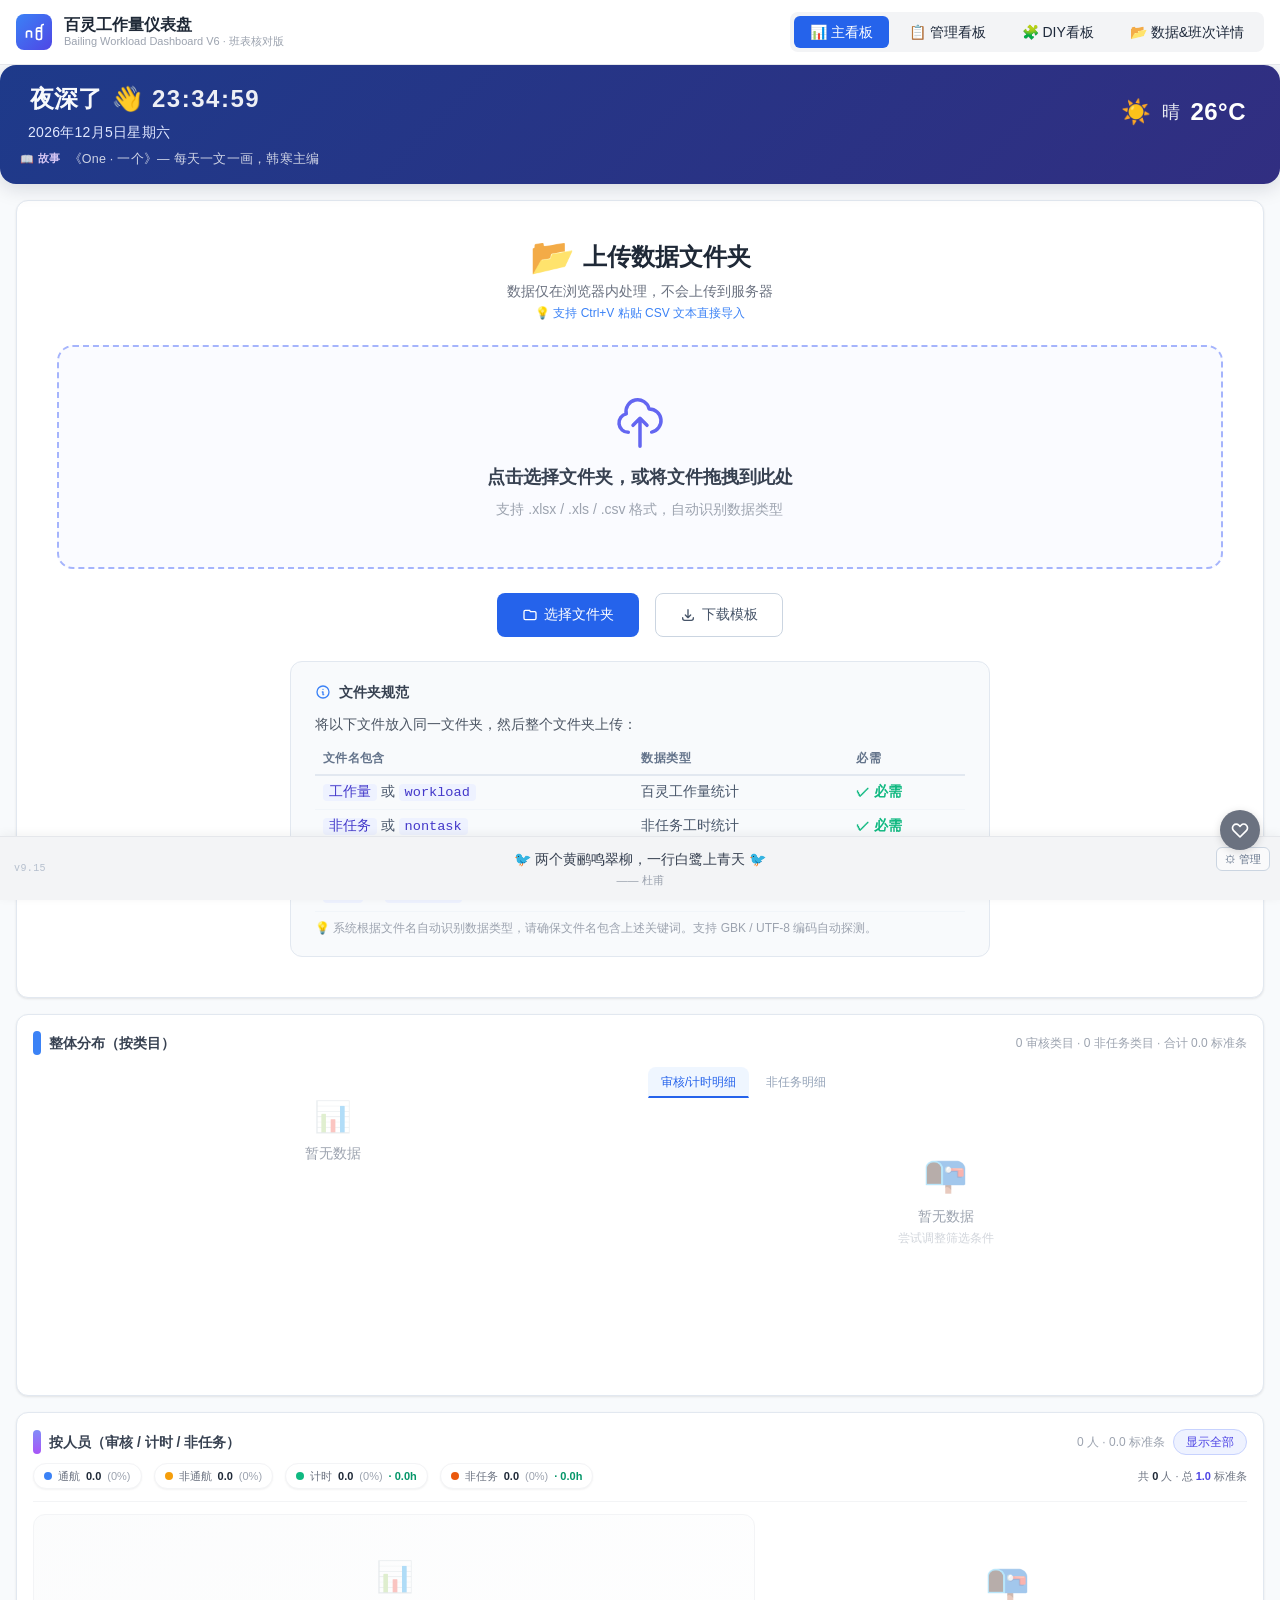
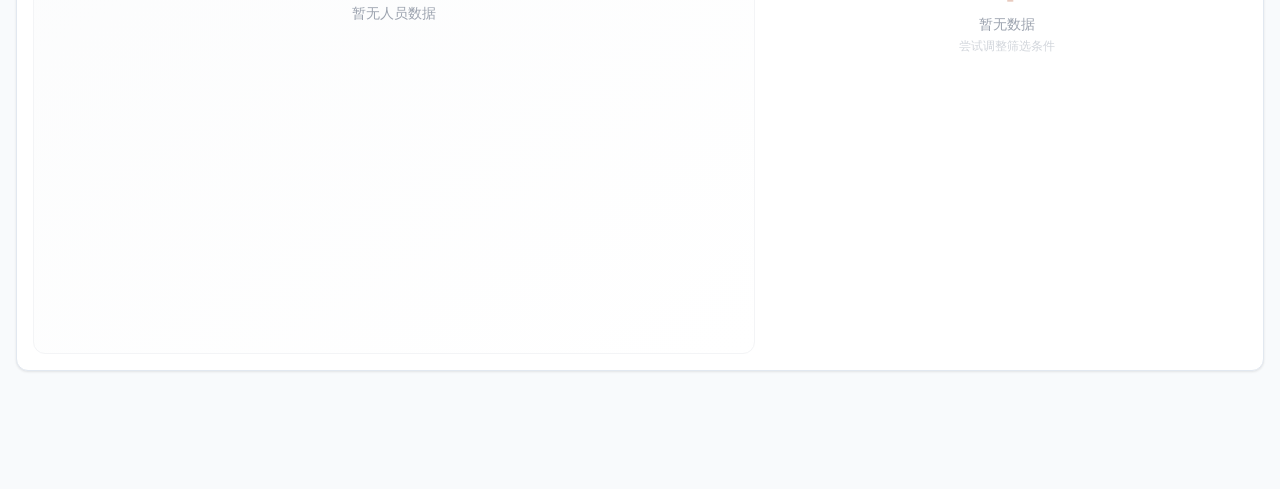
==== commit fd8e6f5d: "V9.15: 跨日早班1 豁免补到管理看板"每日标准条"矩阵 V9.14 加了跨日豁免 + 早班1 角标，但角标加在 schedule matrix（下方班次表）， 用户日常用的"每日产量"矩阵（上方" ====
--- a/index.html
+++ b/index.html
@@ -1,4 +1,4 @@
-<!-- Bailing Dashboard V9.14 - 20260909 - 上传模式+下载离线版 -->
+<!-- Bailing Dashboard V9.15 - 20260909 - 上传模式+下载离线版 -->
 <!--
   ===== 近期版本变更 =====
   V9.5.2 (2026-08-31) 修复「非任务工时统计」被误判成异常表导致 DIY 非任务无数据；
@@ -58,7 +58,7 @@
 <meta http-equiv="Cache-Control" content="no-cache, no-store, must-revalidate">
 <meta http-equiv="Pragma" content="no-cache">
 <meta http-equiv="Expires" content="0">
-<title>百灵工作量仪表盘 V9.14</title>
+<title>百灵工作量仪表盘 V9.15</title>
 <link rel="stylesheet" href="vendor/tailwind.min.css">
 <script src="vendor/chart.umd.min.js"></script>
 <script src="vendor/xlsx.full.min.js"></script>
@@ -1596,7 +1596,7 @@
   <div class="inspiration-author" id="inspirationAuthor">—— 加油的打工人</div>
   <button onclick="openInspirationManager()" style="position:absolute;right:10px;top:10px;background:rgba(255,255,255,0.6);border:1px solid #cbd5e1;color:#64748b;border-radius:6px;padding:3px 8px;font-size:11px;cursor:pointer;" title="管理语录">⚙ 管理</button>
   <!-- V8.48：版本号挪到这里（右下小角标），主看板顶部不再占位 -->
-  <span style="position:absolute;left:14px;top:50%;transform:translateY(-50%);font-size:10px;color:#94a3b8;font-weight:500;letter-spacing:0.4px;font-family:ui-monospace,SFMono-Regular,Menlo,Consolas,monospace;opacity:0.65;" title="当前版本 V9.14（2026-09-09）">v9.14</span>
+  <span style="position:absolute;left:14px;top:50%;transform:translateY(-50%);font-size:10px;color:#94a3b8;font-weight:500;letter-spacing:0.4px;font-family:ui-monospace,SFMono-Regular,Menlo,Consolas,monospace;opacity:0.65;" title="当前版本 V9.15（2026-09-09）">v9.15</span>
 </div>
 
 <!-- Modal: Daily Row CRUD -->
@@ -14423,6 +14423,16 @@
       const isWorkDay = sch && sch.type !== 'rest' && sch.type !== 'leave' && !/休|假/.test(sch.name||'');
       const isRestDay = !sch || sch.type === 'rest' || sch.type === 'leave' || /休/.test(sch.name||'');
 
+      // V9.14.1：跨日早班1 豁免（早班1=07:00-16:00，06:00-07:00 的 1h=125 条 算到前一天）
+      //           当天是早班1（少 125）/ 明天是早班1（多 125）→ 容差双向扩 ±135
+      // V9.14：normal 区间也按 WORKLOAD_NORMAL_LOW/HIGH 比例缩放（[900, 1250] → 半天 [450, 625]）
+      const isCrossDay = isWorkDay && typeof isCrossDayZaoBan1 === 'function' && isCrossDayZaoBan1(emp, iso);
+      const ratio = expectedStd > 0 ? expectedStd / 1000 : 1;
+      const baseLow  = (BAILING_RULES.WORKLOAD_NORMAL_LOW  || 900) * ratio;
+      const baseHigh = (BAILING_RULES.WORKLOAD_NORMAL_HIGH || 1250) * ratio;
+      const dayLow  = isCrossDay ? (baseLow  - (BAILING_RULES.CROSS_DAY_ZAO_BAN1_TOL || 135)) : baseLow;
+      const dayHigh = isCrossDay ? (baseHigh + (BAILING_RULES.CROSS_DAY_ZAO_BAN1_TOL || 135)) : baseHigh;
+
       let val = d ? (d.totalStd || 0) : 0;
       rowTotal += val;
       const valRounded = Math.round(val);
@@ -14434,17 +14444,24 @@
         cellTitle = '休息日有' + valRounded + '标准条产出';
       } else if(isRestDay){
         cellStyle = 'color:#d1d5db;';
-      } else if(isWorkDay && val < expectedStd - STD_TOLERANCE){
+      } else if(isWorkDay && val < dayLow){
         // 上班了但标准条不够 → 红色
         cellStyle = 'background:#fef2f2;color:#dc2626;font-weight:700;border-bottom:2px solid #f87171;cursor:pointer;';
-        cellTitle = '低于应产出' + Math.round(expectedStd - val) + '条';
-      } else if(isWorkDay && val > expectedStd + STD_TOLERANCE){
+        cellTitle = '低于应产出' + Math.round(dayLow - val) + '条（区间 [' + dayLow.toFixed(0) + ', ' + dayHigh.toFixed(0) + ']）'
+          + (isCrossDay ? '；跨日早班1 ±135 豁免已生效' : '');
+      } else if(isWorkDay && val > dayHigh){
         // 超出应产出 → 绿色
         cellStyle = 'background:#ecfdf5;color:#059669;font-weight:600;cursor:pointer;';
-        cellTitle = '超产' + Math.round(val - expectedStd) + '条';
+        cellTitle = '超产' + Math.round(val - dayHigh) + '条（区间 [' + dayLow.toFixed(0) + ', ' + dayHigh.toFixed(0) + ']）'
+          + (isCrossDay ? '；跨日早班1 ±135 豁免已生效' : '');
       } else if(isWorkDay){
         // 正常范围
         cellStyle = 'cursor:pointer;';
+        if (isCrossDay) {
+          // V9.14.1：跨日早班1 衔接日加视觉提示（橙色虚线边框）
+          cellStyle += 'outline:2px dashed #f59e0b;outline-offset:-1px;';
+          cellTitle = '跨日早班1 衔接日（区间 [' + dayLow.toFixed(0) + ', ' + dayHigh.toFixed(0) + ']，±135 豁免已生效）';
+        }
       } else {
         cellStyle = 'color:#94a3b8;';
       }
@@ -14462,13 +14479,17 @@
       }
 
       const cellContent = (isRestDay && val <= 0) ? '-' : String(valRounded);
+      // V9.14.1：跨日早班1 在数字右上角加一个小"跨日"角标（即使 val 正常也加，便于一眼看出豁免）
+      const crossDayBadge = isCrossDay
+        ? '<span style="display:inline-block;margin-left:3px;padding:0 4px;font-size:8px;line-height:1.4;color:#fff;background:linear-gradient(135deg,#f59e0b,#ea580c);border-radius:6px;font-weight:700;vertical-align:top;" title="跨日早班1：±135 豁免已生效">跨</span>'
+        : '';
       // 工作日都可点击（包括0），休息日有数据也可点击
       if(isWorkDay || (val > 0)){
         clickAttr = 'onclick="showMgrStdDetail(\'' + escAttr(emp) + '\',\'' + escAttr(iso) + '\')"';
         if(!cellStyle.includes('cursor')) cellStyle += 'cursor:pointer;';
       }
 
-      html += '<td ' + clickAttr + ' style="' + cellStyle + '" title="' + escHtml(cellTitle) + '">' + cellContent + '</td>';
+      html += '<td ' + clickAttr + ' style="' + cellStyle + '" title="' + escHtml(cellTitle) + '">' + cellContent + crossDayBadge + '</td>';
     }
 
     // 总计列
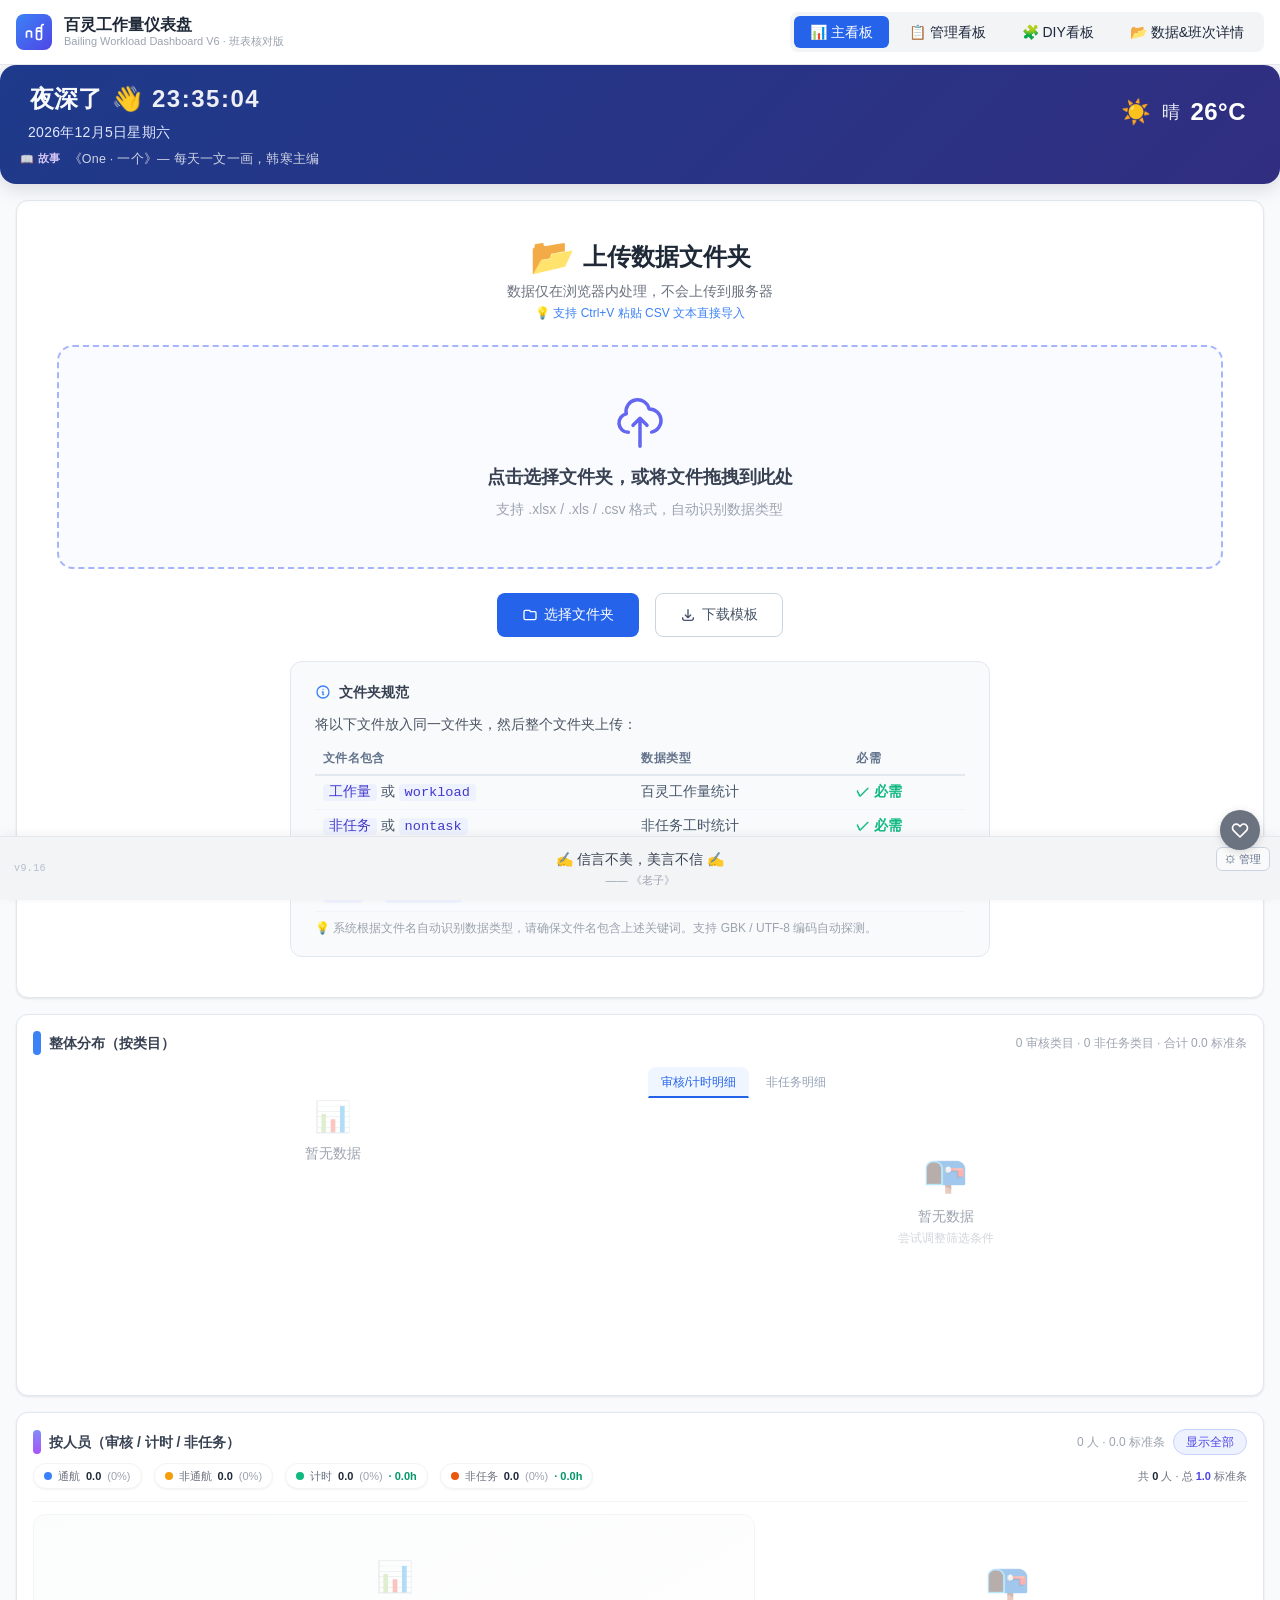
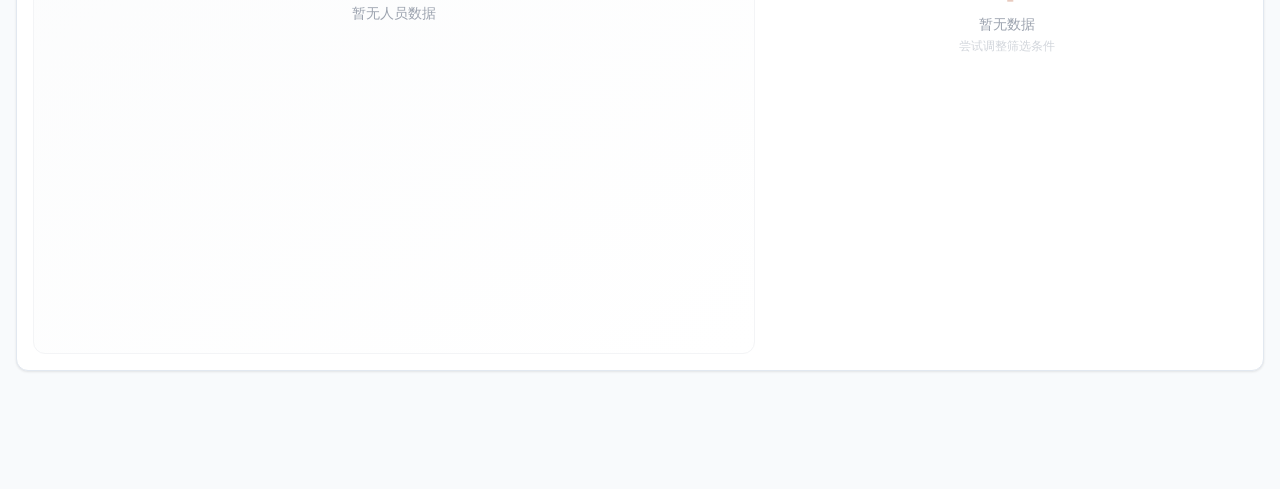
==== commit b836cc49: "V9.16: 量级口径分离 —— 工时利用率表不再产生产出量级 问题修复 - 修复「出勤时长=0 被默认成 8h」：processUtil 里 if(!attendH_raw) attendH = 8" ====
--- a/index.html
+++ b/index.html
@@ -1,4 +1,4 @@
-<!-- Bailing Dashboard V9.15 - 20260909 - 上传模式+下载离线版 -->
+<!-- Bailing Dashboard V9.16 - 20261007 - 量级口径分离：工时表不再充当工作量量级 -->
 <!--
   ===== 近期版本变更 =====
   V9.5.2 (2026-08-31) 修复「非任务工时统计」被误判成异常表导致 DIY 非任务无数据；
@@ -48,6 +48,13 @@
                       · 跨日早班1 在管理看板矩阵加「早」字角标（橙黄渐变）
                       · 新增「⚙ 阈值配置」独立看板（modal）——原来挤在管理看板顶部的阈值按钮搬进来
                       · 所有阈值都从 BAILING_RULES 读，加 loadBAilingRulesOverrides() 从 localStorage 恢复
+  V9.16  (2026-10-07) 口径分离：量级只认工作量表，工时利用率表不再产生产出量级
+                      · 修掉 processUtil 把「出勤时长=0」默认成 8h 的遗留 hack ——
+                        工时表 478 行休假日全被伪造成 8h 出勤（杜磊 9-22 年假被注入补全行，
+                        再拿工时表「通航平台审核条 53」当量级显示，而工作量表当天根本没有行）
+                      · _injectUtilAttendRows 删除「平台审核条兜底当量级」分级，补全行产出只取标准条列
+                      · 连带让 V9.9 的 shouldSkipFormulaUtil（无出勤跳过公式利用率）真正生效
+                        ——之前出勤恒≥8，跳过分支在产线上从未触发过
 -->
 <!DOCTYPE html>
 <html lang="zh-CN">
@@ -58,7 +65,7 @@
 <meta http-equiv="Cache-Control" content="no-cache, no-store, must-revalidate">
 <meta http-equiv="Pragma" content="no-cache">
 <meta http-equiv="Expires" content="0">
-<title>百灵工作量仪表盘 V9.15</title>
+<title>百灵工作量仪表盘 V9.16</title>
 <link rel="stylesheet" href="vendor/tailwind.min.css">
 <script src="vendor/chart.umd.min.js"></script>
 <script src="vendor/xlsx.full.min.js"></script>
@@ -1596,7 +1603,7 @@
   <div class="inspiration-author" id="inspirationAuthor">—— 加油的打工人</div>
   <button onclick="openInspirationManager()" style="position:absolute;right:10px;top:10px;background:rgba(255,255,255,0.6);border:1px solid #cbd5e1;color:#64748b;border-radius:6px;padding:3px 8px;font-size:11px;cursor:pointer;" title="管理语录">⚙ 管理</button>
   <!-- V8.48：版本号挪到这里（右下小角标），主看板顶部不再占位 -->
-  <span style="position:absolute;left:14px;top:50%;transform:translateY(-50%);font-size:10px;color:#94a3b8;font-weight:500;letter-spacing:0.4px;font-family:ui-monospace,SFMono-Regular,Menlo,Consolas,monospace;opacity:0.65;" title="当前版本 V9.15（2026-09-09）">v9.15</span>
+  <span style="position:absolute;left:14px;top:50%;transform:translateY(-50%);font-size:10px;color:#94a3b8;font-weight:500;letter-spacing:0.4px;font-family:ui-monospace,SFMono-Regular,Menlo,Consolas,monospace;opacity:0.65;" title="当前版本 V9.16（2026-10-07）">v9.16</span>
 </div>
 
 <!-- Modal: Daily Row CRUD -->
@@ -2604,8 +2611,10 @@
         if (App.empDateHours.has(hk)) { hoursData = App.empDateHours.get(hk); break; }
       }
       if (hoursData) {
-        // 出勤时长：有值则优先保留工时利用率底表的值；否则默认8h
-        if (!attendH_raw) attendH = 8;
+        // V9.16：出勤以工时利用率底表为准 —— 0 就是 0，年假/休息日不再默认 8h。
+        //   旧逻辑 `if(!attendH_raw) attendH = 8` 会把全部休假行伪造成 8h 出勤，
+        //   导致 _injectUtilAttendRows 把休假当天当成「出勤无工作量记录」注入补全行，
+        //   再经「平台审核条」兜底把工时表审核条直接当量级显示（杜磊 9-22 = 53 的根因链）。
         // 通航审核时长 = tongMin / 60
         if (!tongH_raw && hoursData.tongMin > 0) tongH = hoursData.tongMin / 60;
         // 非通航审核时长 = nontongMin / 60
@@ -2614,13 +2623,7 @@
         if (!offlineTimingH_raw && hoursData.timingMin > 0) offlineTimingH = hoursData.timingMin / 60;
         // 非任务时长 = nontaskMin / 60
         if (!nontaskH_raw && hoursData.nontaskMin > 0) nontaskH = hoursData.nontaskMin / 60;
-      } else if (!attendH_raw) {
-        // 工时利用率底表无出勤，且原始数据也找不到 → 默认8h
-        attendH = 8;
       }
-    } else if (!attendH_raw) {
-      // 原始数据未就绪时，默认出勤8h
-      attendH = 8;
     }
     
     if(empName || uinRaw){
@@ -3029,16 +3032,12 @@
 
   if(!agg.size) return;
 
-  let nFromPlat = 0, nZero = 0;
+  let nZero = 0;
   for(const a of agg.values()){
-    // 产出取数分级：① 标准条列（与现有口径完全一致）② 平台审核条 ③ 都没有才是真·零产出
+    // V9.16：量级口径收回 —— 补全行产出只取工时表「标准条列」，不再用「平台审核条」兜底。
+    //   平台审核条未折算标准条，直接充当量级会把工时利用率表的口径混进工作量矩阵
+    //   （杜磊 2026-09-22 年假当天被显示成量级 53 的根因之一）。以各自表格的数据为准。
     let totalStd = a.stdSum;
-    let stdFromPlat = false;
-    if(!(totalStd > 0) && a.platSum > 0){
-      totalStd = a.platSum;
-      stdFromPlat = true;
-      nFromPlat++;
-    }
     if(!(totalStd > 0)) nZero++;
     App.dailyData.push({
       emp: a.emp, empEn: a.empEn, uin: a.uin, org: a.org, date: a.date,
@@ -3052,13 +3051,12 @@
       // 标记：出勤了但工作量表无记录
       _phantom: true,
       _attendOnly: true,
-      _stdFromPlat: stdFromPlat,     // 产出用的是平台审核条（未折算标准条）
       _zeroOutput: !(totalStd > 0)   // 出勤了却完全没有产出 —— 最该被看见的异常
     });
   }
   console.log('[出勤补全] 注入「出勤无工作量记录」人天', agg.size, '条（涉及',
               new Set([...agg.values()].map(x=>x.emp)).size, '人）',
-              '| 产出取平台审核条', nFromPlat, '条 | 真·零产出', nZero, '条');
+              '| 真·零产出', nZero, '条（V9.16 起平台审核条不再充当量级）');
 }
 
 
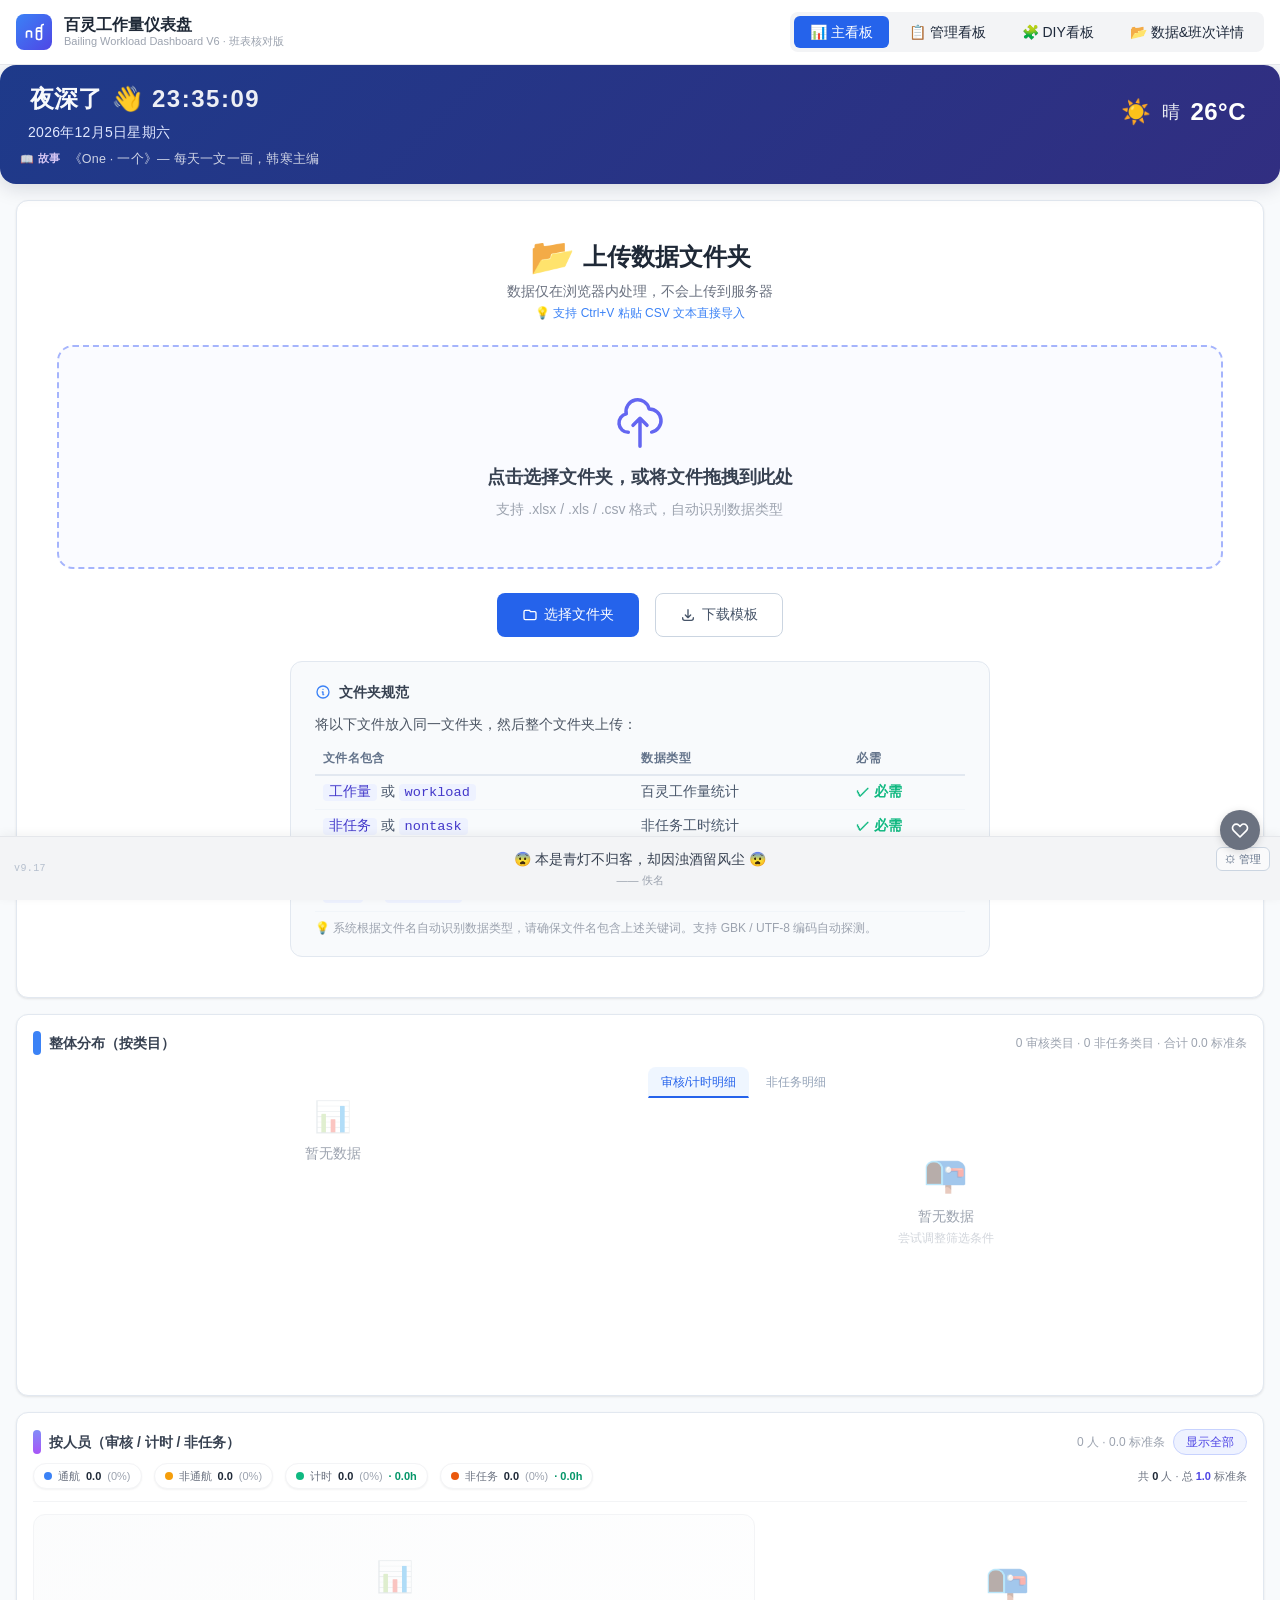
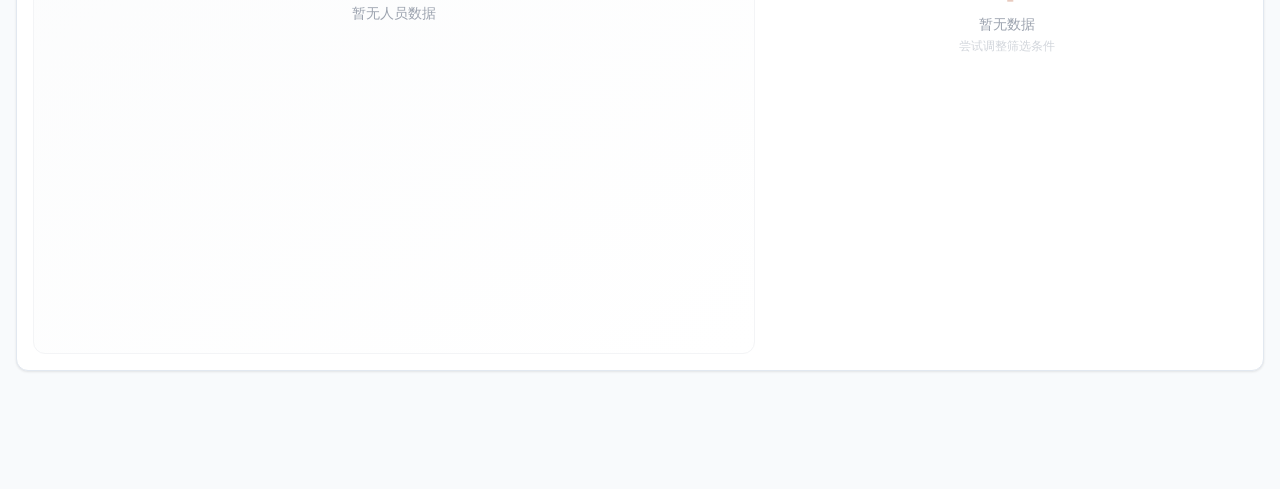
==== commit 8b8eeedf: "V9.17: 异常归属校验（同名不同人不再串号）+ 异常统计按组 问题修复 - 异常 key 只有「中文名|日期」，同名不同人会共用同一条 anomalyMap 记录：   张宇(富贵蕨项目 uin2" ====
--- a/index.html
+++ b/index.html
@@ -1,4 +1,4 @@
-<!-- Bailing Dashboard V9.16 - 20261007 - 量级口径分离：工时表不再充当工作量量级 -->
+<!-- Bailing Dashboard V9.17 - 20261028 - 异常归属校验（同名不同人不再串号）+ 统计按组 -->
 <!--
   ===== 近期版本变更 =====
   V9.5.2 (2026-08-31) 修复「非任务工时统计」被误判成异常表导致 DIY 非任务无数据；
@@ -55,6 +55,13 @@
                       · _injectUtilAttendRows 删除「平台审核条兜底当量级」分级，补全行产出只取标准条列
                       · 连带让 V9.9 的 shouldSkipFormulaUtil（无出勤跳过公式利用率）真正生效
                         ——之前出勤恒≥8，跳过分支在产线上从未触发过
+  V9.17  (2026-10-28) 异常归属校验 + 统计按组（全量 222 个姓名里只有「张宇」一个重名被误串）
+                      · addAnomaly 用 orgs 集合记下「该姓名+日期」出现过的所有组织；
+                        矩阵命中前调 _anomMatchesOrg 校验归属，组织对不上就不点亮
+                        → 张宇(富贵蕨项目 uin027209) 的 10-14「班次外非任务≠0」
+                          不再串到 张宇(嘉兰X项目 uin05938) 身上
+                      · getAnomalySummary 支持传入本组 (emp|date) 集合 —— 之前一律统计全量，
+                        导致每个项目 tab 显示的 P0/P1 都是全公司的数
 -->
 <!DOCTYPE html>
 <html lang="zh-CN">
@@ -65,7 +72,7 @@
 <meta http-equiv="Cache-Control" content="no-cache, no-store, must-revalidate">
 <meta http-equiv="Pragma" content="no-cache">
 <meta http-equiv="Expires" content="0">
-<title>百灵工作量仪表盘 V9.16</title>
+<title>百灵工作量仪表盘 V9.17</title>
 <link rel="stylesheet" href="vendor/tailwind.min.css">
 <script src="vendor/chart.umd.min.js"></script>
 <script src="vendor/xlsx.full.min.js"></script>
@@ -1603,7 +1610,7 @@
   <div class="inspiration-author" id="inspirationAuthor">—— 加油的打工人</div>
   <button onclick="openInspirationManager()" style="position:absolute;right:10px;top:10px;background:rgba(255,255,255,0.6);border:1px solid #cbd5e1;color:#64748b;border-radius:6px;padding:3px 8px;font-size:11px;cursor:pointer;" title="管理语录">⚙ 管理</button>
   <!-- V8.48：版本号挪到这里（右下小角标），主看板顶部不再占位 -->
-  <span style="position:absolute;left:14px;top:50%;transform:translateY(-50%);font-size:10px;color:#94a3b8;font-weight:500;letter-spacing:0.4px;font-family:ui-monospace,SFMono-Regular,Menlo,Consolas,monospace;opacity:0.65;" title="当前版本 V9.16（2026-10-07）">v9.16</span>
+  <span style="position:absolute;left:14px;top:50%;transform:translateY(-50%);font-size:10px;color:#94a3b8;font-weight:500;letter-spacing:0.4px;font-family:ui-monospace,SFMono-Regular,Menlo,Consolas,monospace;opacity:0.65;" title="当前版本 V9.17（2026-10-28）">v9.17</span>
 </div>
 
 <!-- Modal: Daily Row CRUD -->
@@ -12615,10 +12622,33 @@
   emp=String(emp).trim(); date=String(date).trim();
   if(!emp || !date) return;
   var key=emp+'|'+date;
-  if(!App.anomalyMap.has(key)) App.anomalyMap.set(key,{p0:new Set(),p1:new Set(),org:org||''});
+  // V9.17：orgs 用集合收集「该姓名+日期」下出现过的所有组织。
+  //   异常 key 只有「中文名|日期」，同名不同人会共用同一条记录
+  //   （如 张宇：嘉兰X项目 uin05938 / 富贵蕨项目 uin027209）。
+  //   记全组织，才能在命中前做归属校验，避免把别人的异常算到本组这个人身上。
+  if(!App.anomalyMap.has(key)) App.anomalyMap.set(key,{p0:new Set(),p1:new Set(),org:org||'',orgs:new Set()});
   var rec=App.anomalyMap.get(key);
+  if(!rec.orgs) rec.orgs=new Set();
   if(level==='p0') rec.p0.add(typeKey); else rec.p1.add(typeKey);
   if(org && !rec.org) rec.org=org;
+  if(org) rec.orgs.add(String(org).trim());
+}
+
+// V9.17：异常命中前的归属校验（防同名不同人串号）
+//   要求：异常记录里出现过的组织，至少有一个与当前行的组织匹配，才算这个人的异常。
+//   任一侧缺组织信息时不拦截（保守，避免因数据缺列误杀正常异常）。
+function _anomMatchesOrg(rec, rowOrg){
+  if(!rec) return false;
+  if(!rec.orgs || !rec.orgs.size) return true;
+  if(!rowOrg) return true;
+  var ro=String(rowOrg).trim();
+  if(!ro) return true;
+  var hit=false;
+  rec.orgs.forEach(function(o){
+    if(hit || !o) return;
+    if(_orgMatch(ro, o) || _orgMatch(o, ro)) hit=true;
+  });
+  return hit;
 }
 
 // 通用 P0 解析（出现即异常）
@@ -12717,13 +12747,17 @@
 }
 
 // 异常统计
-function getAnomalySummary(){
-  var p0=0,p1=0;
-  App.anomalyMap.forEach(function(rec){
+// V9.17：支持传入本组 (emp|date) 集合 —— 之前一律统计全量 anomalyMap，
+//        导致每个项目 tab 显示的 P0/P1 都是全公司的数，跟当前组无关。
+function getAnomalySummary(scopeKeys){
+  var p0=0,p1=0,tot=0;
+  App.anomalyMap.forEach(function(rec, key){
+    if(scopeKeys && !scopeKeys.has(key)) return;
     if(rec.p0.size) p0++;
     if(rec.p1.size) p1++;
+    tot++;
   });
-  return {p0:p0,p1:p1,total:App.anomalyMap.size};
+  return {p0:p0,p1:p1,total: scopeKeys ? tot : App.anomalyMap.size};
 }
 
 // V9.4：阈值配置加载 / 应用（持久化到 localStorage）
@@ -14465,7 +14499,11 @@
       }
 
       // V9.4：异常高亮叠加（P0 黑底红字 / P1 蓝底黄字，覆盖常规配色）
-      const _anom = App.anomalyMap.get(emp + '|' + iso);
+      // V9.17：命中前先校验归属，避免同名不同人的异常串到本组这个人身上
+      const _anomRec = App.anomalyMap.get(emp + '|' + iso);
+      const _anom = (typeof _anomMatchesOrg === 'function')
+        ? (_anomMatchesOrg(_anomRec, d && (d.org || d._org)) ? _anomRec : null)
+        : _anomRec;
       if(_anom && _anom.p0.size){
         cellStyle = 'background:#111827;color:#ef4444;font-weight:700;cursor:pointer;border-bottom:2px solid #ef4444;';
         cellTitle = (cellTitle ? cellTitle + '；' : '') + 'P0异常：' + [..._anom.p0].join('、');
@@ -14497,10 +14535,12 @@
   html += '</tbody></table>';
 
   // V9.4：异常统计摘要 + 图例（置于矩阵上方）
-  const _sum = getAnomalySummary();
+  // V9.17：只统计本组（之前是全量，各项目 tab 显示的全是同一个全公司数字）
+  const _groupKeys = new Set(groupData.map(function(x){ return x.emp + '|' + x.date; }));
+  const _sum = getAnomalySummary(_groupKeys);
   const _legend =
     '<div style="display:flex;flex-wrap:wrap;gap:12px;align-items:center;margin:0 0 10px 2px;font-size:11px;">'
-    + '<span style="font-weight:700;color:#334155;">异常统计：</span>'
+    + '<span style="font-weight:700;color:#334155;">异常统计（本组）：</span>'
     + '<span style="background:#111827;color:#ef4444;padding:2px 8px;border-radius:4px;font-weight:700;">P0 ' + _sum.p0 + '</span>'
     + '<span style="background:#1e3a8a;color:#fde047;padding:2px 8px;border-radius:4px;font-weight:700;">P1 ' + _sum.p1 + '</span>'
     + '<span style="color:#64748b;">本组高亮单元格：' + anomalyCount + '</span>'
